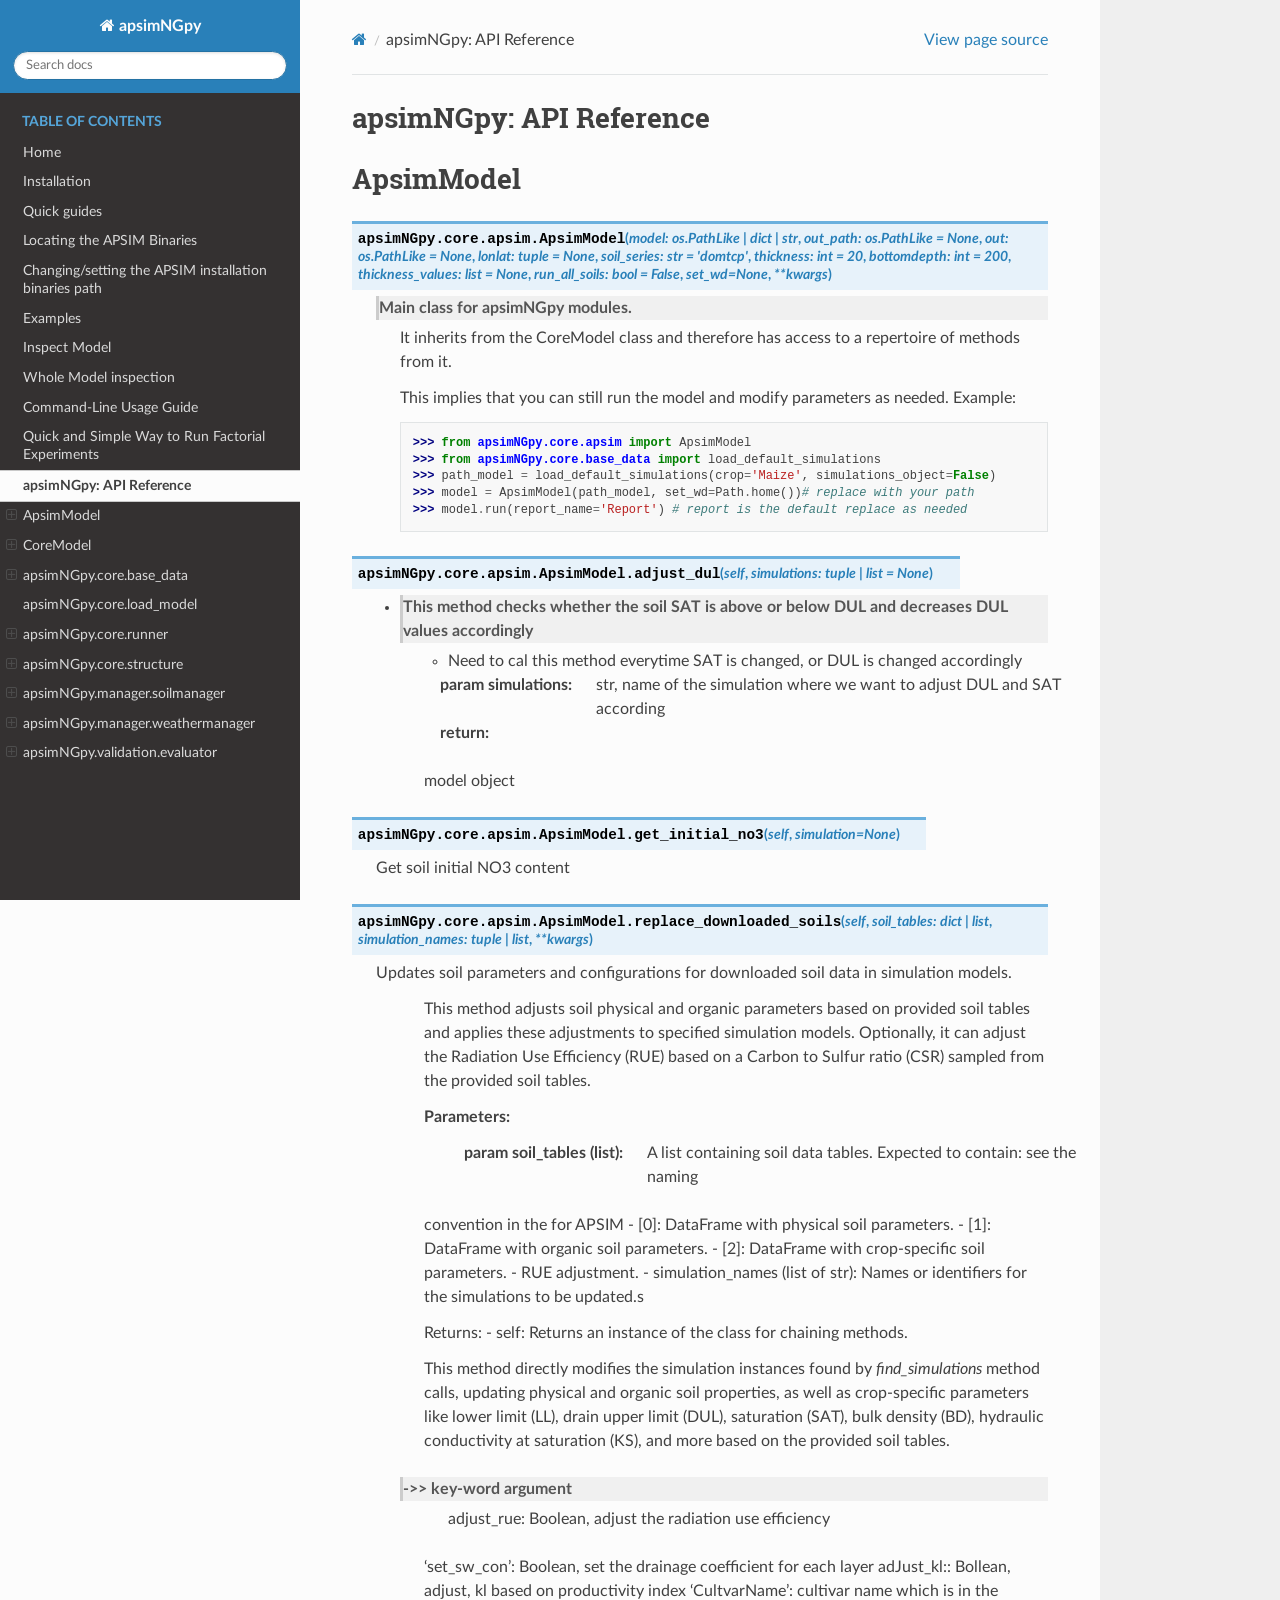
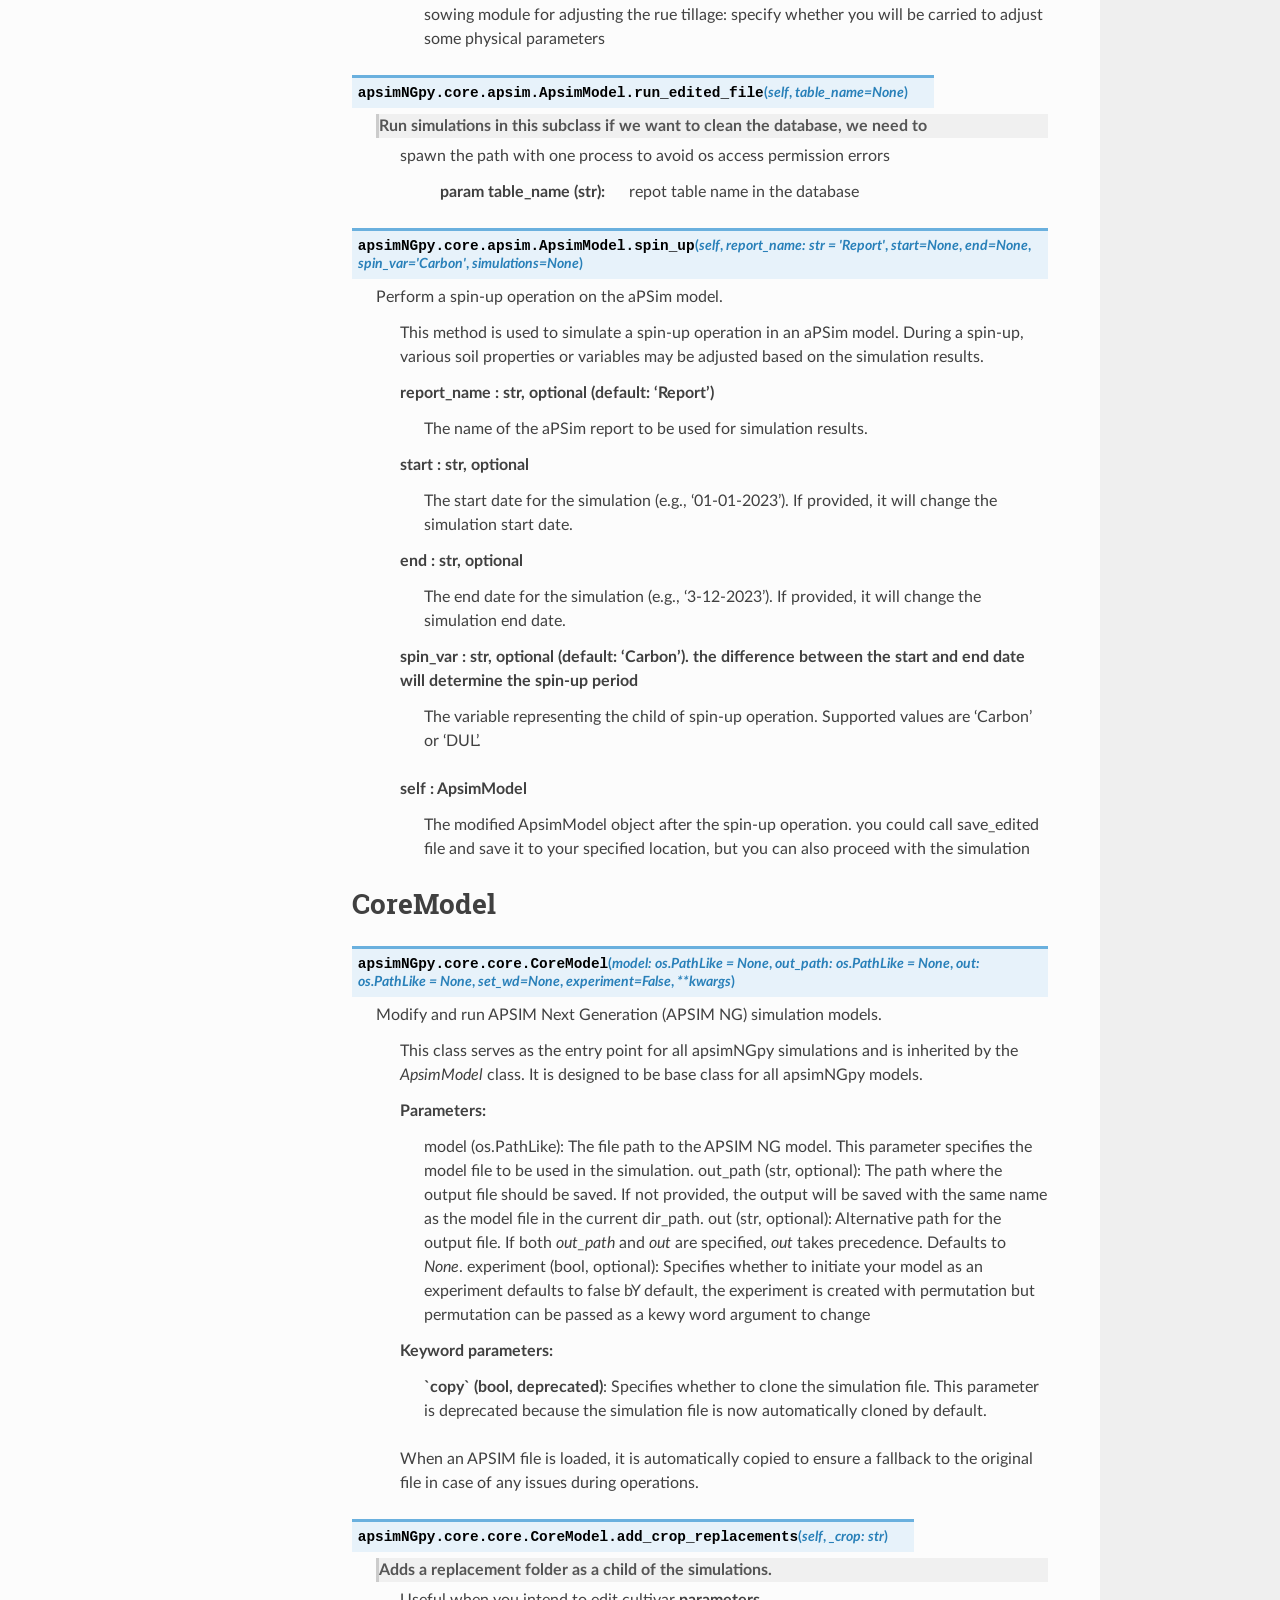
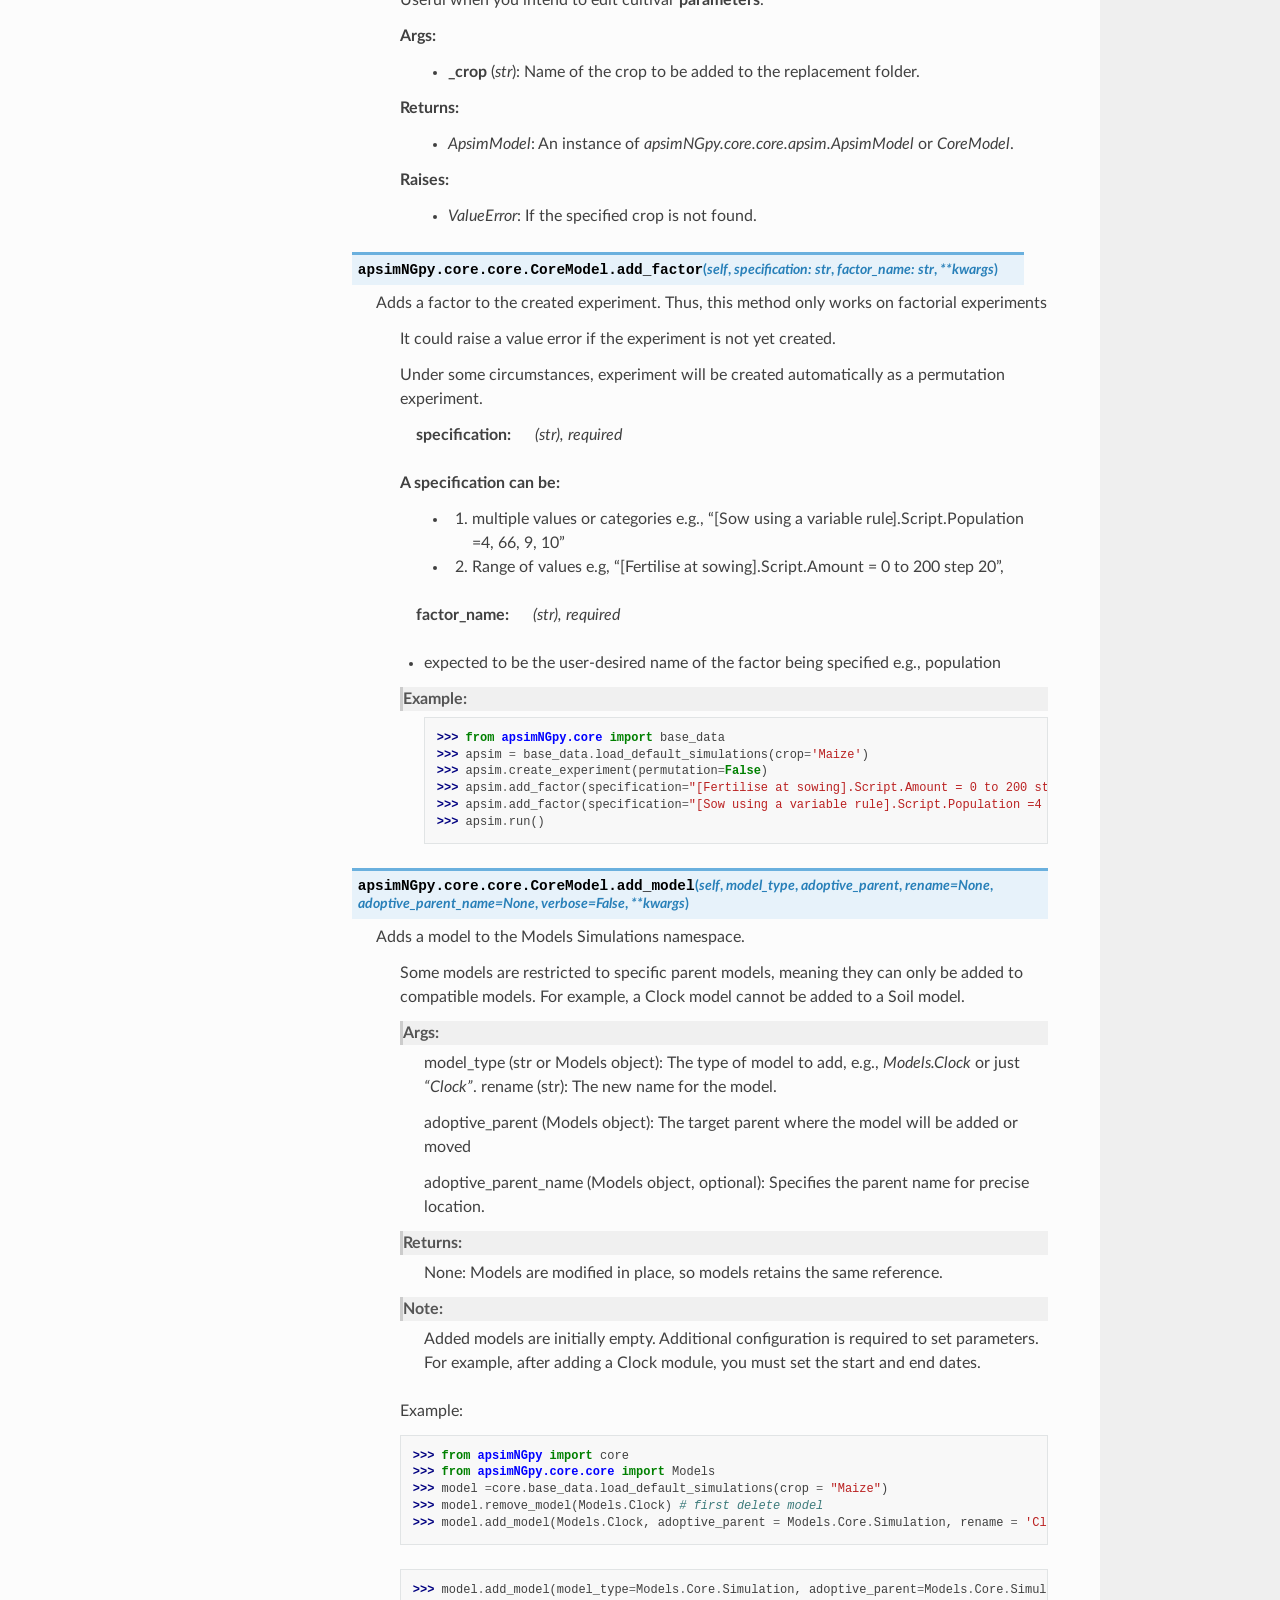
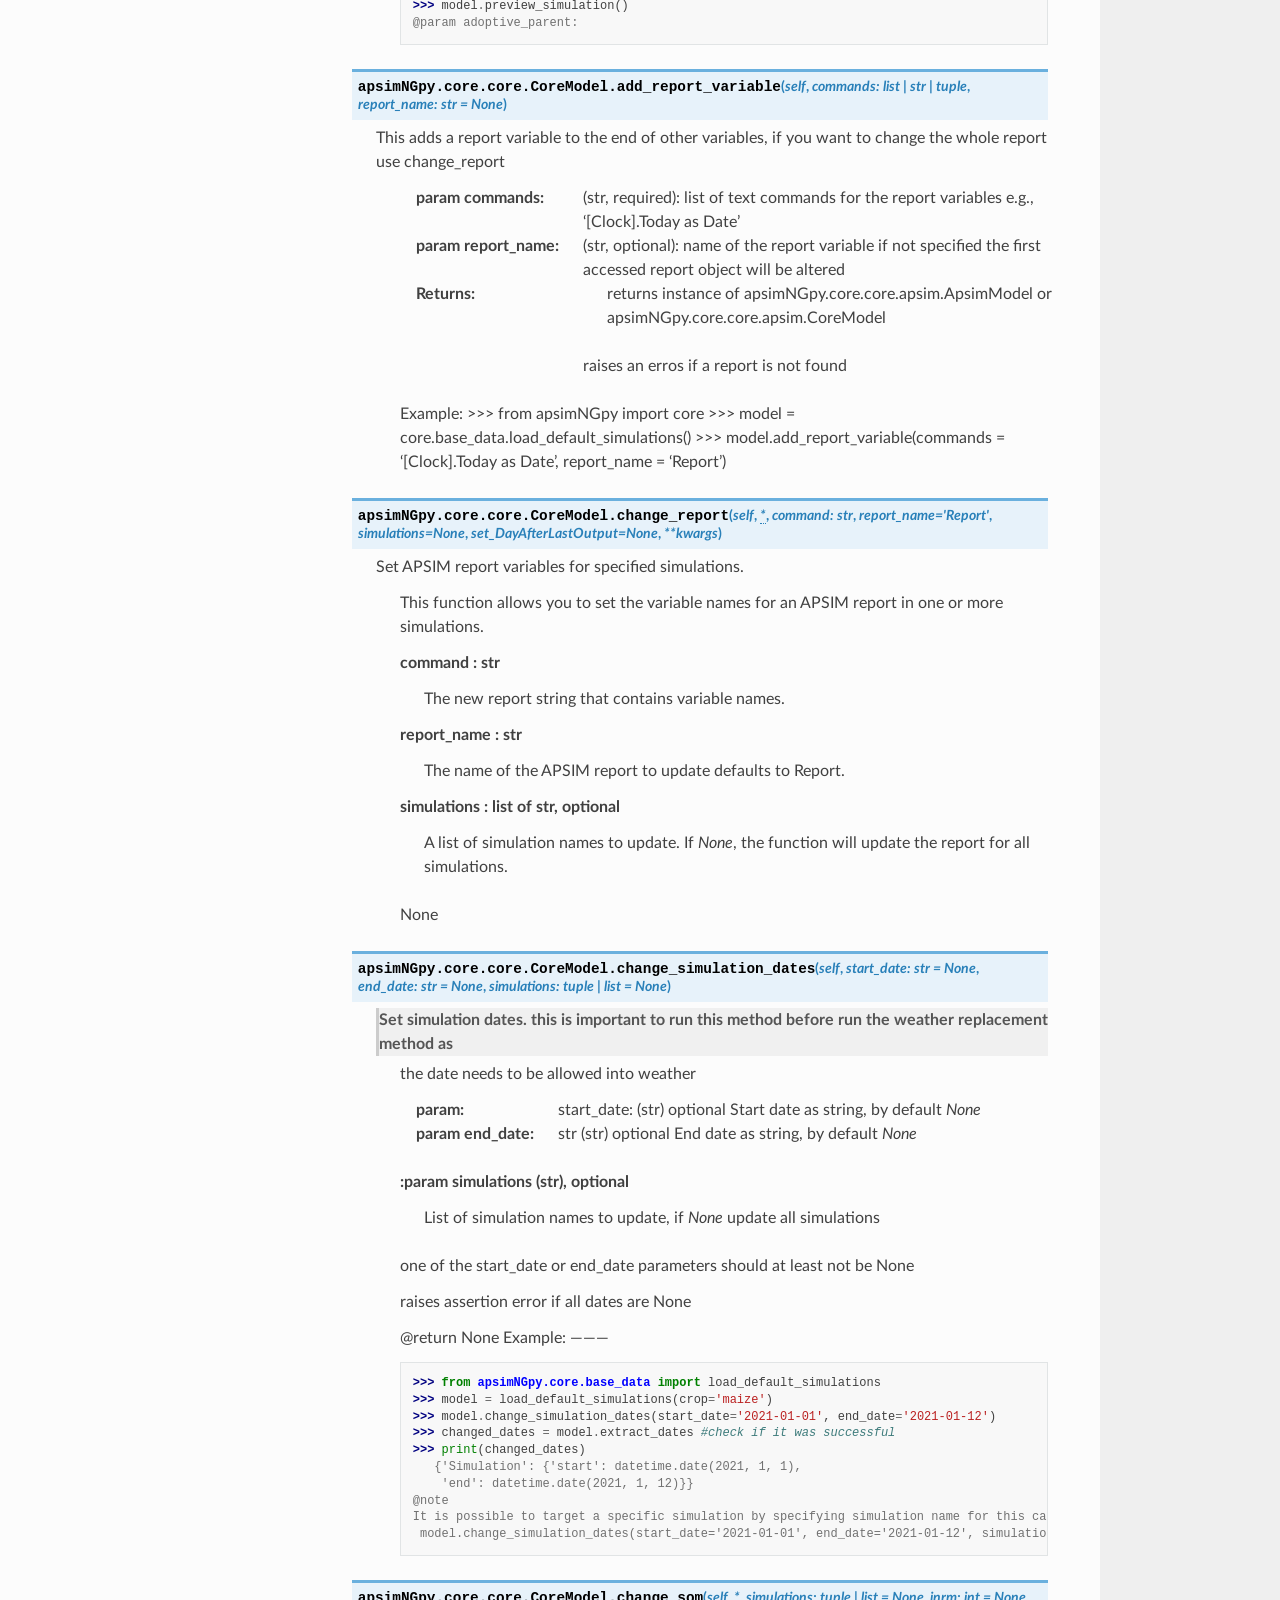
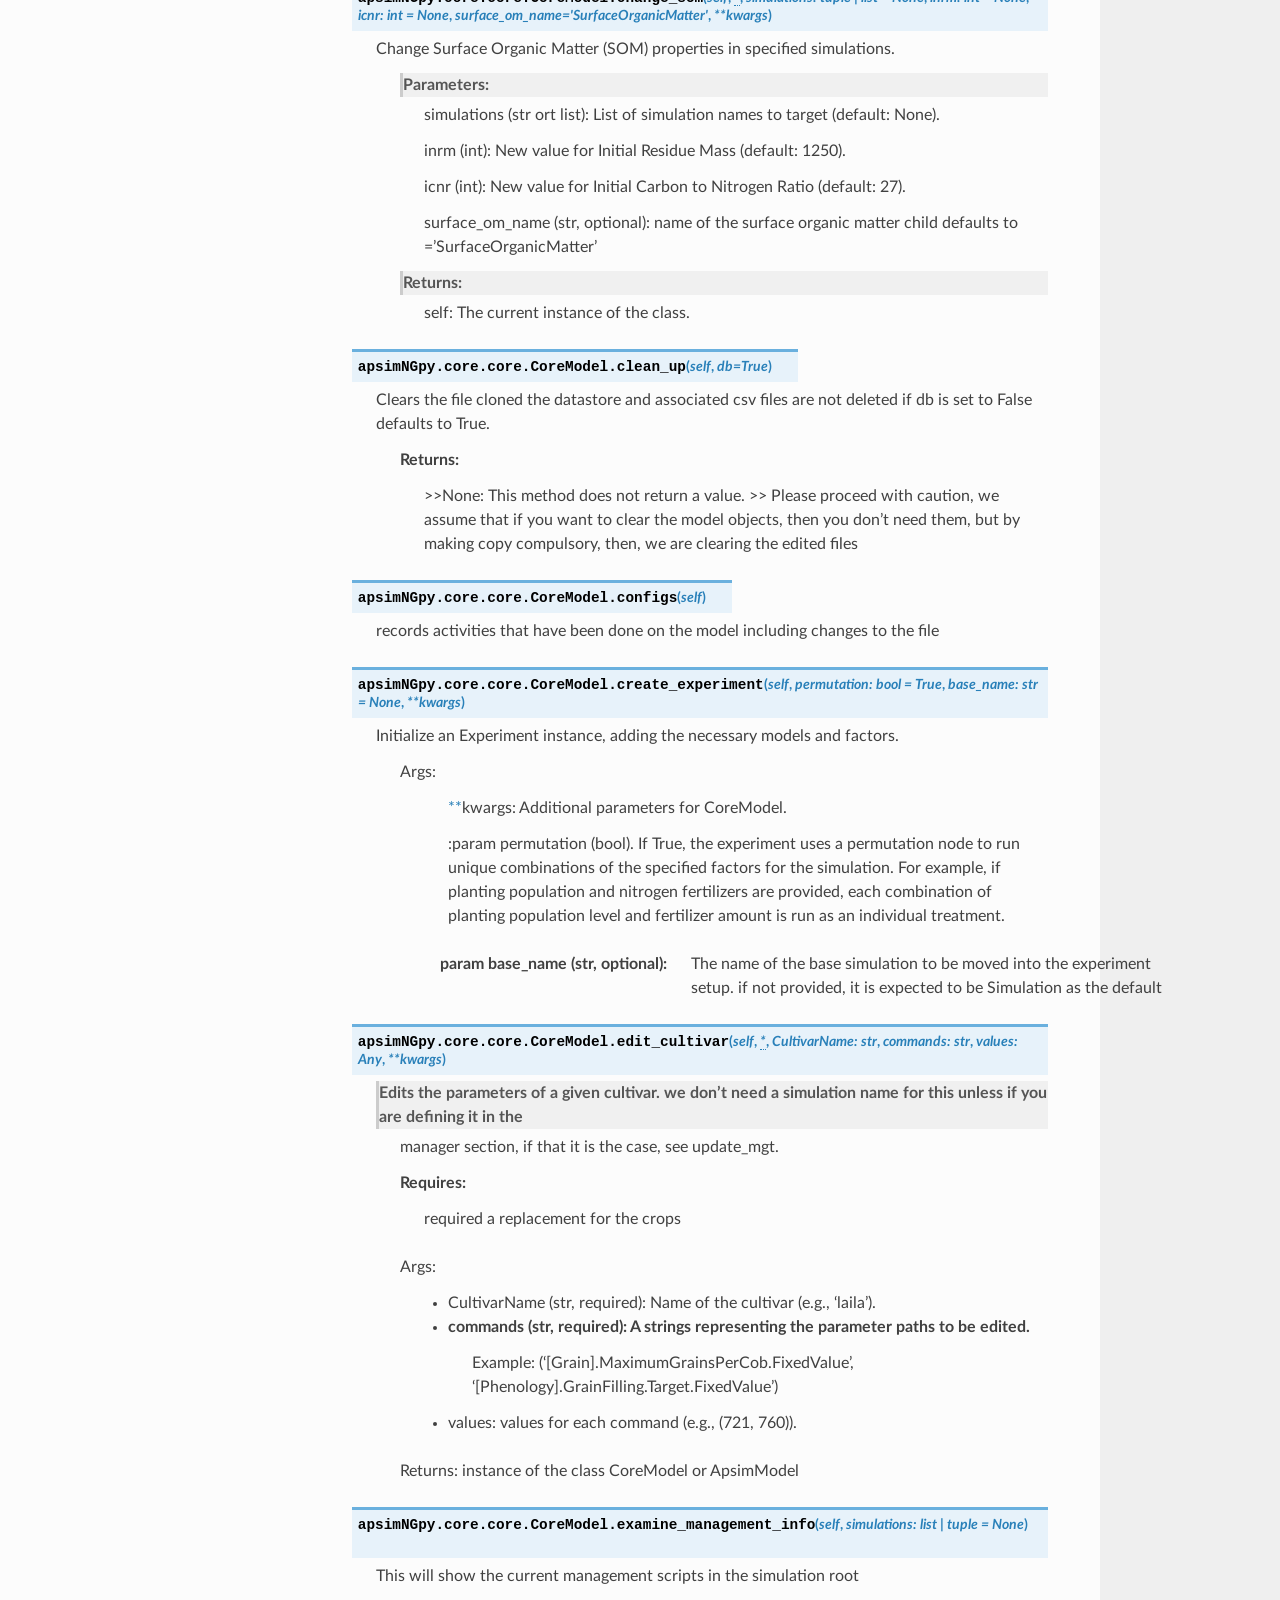
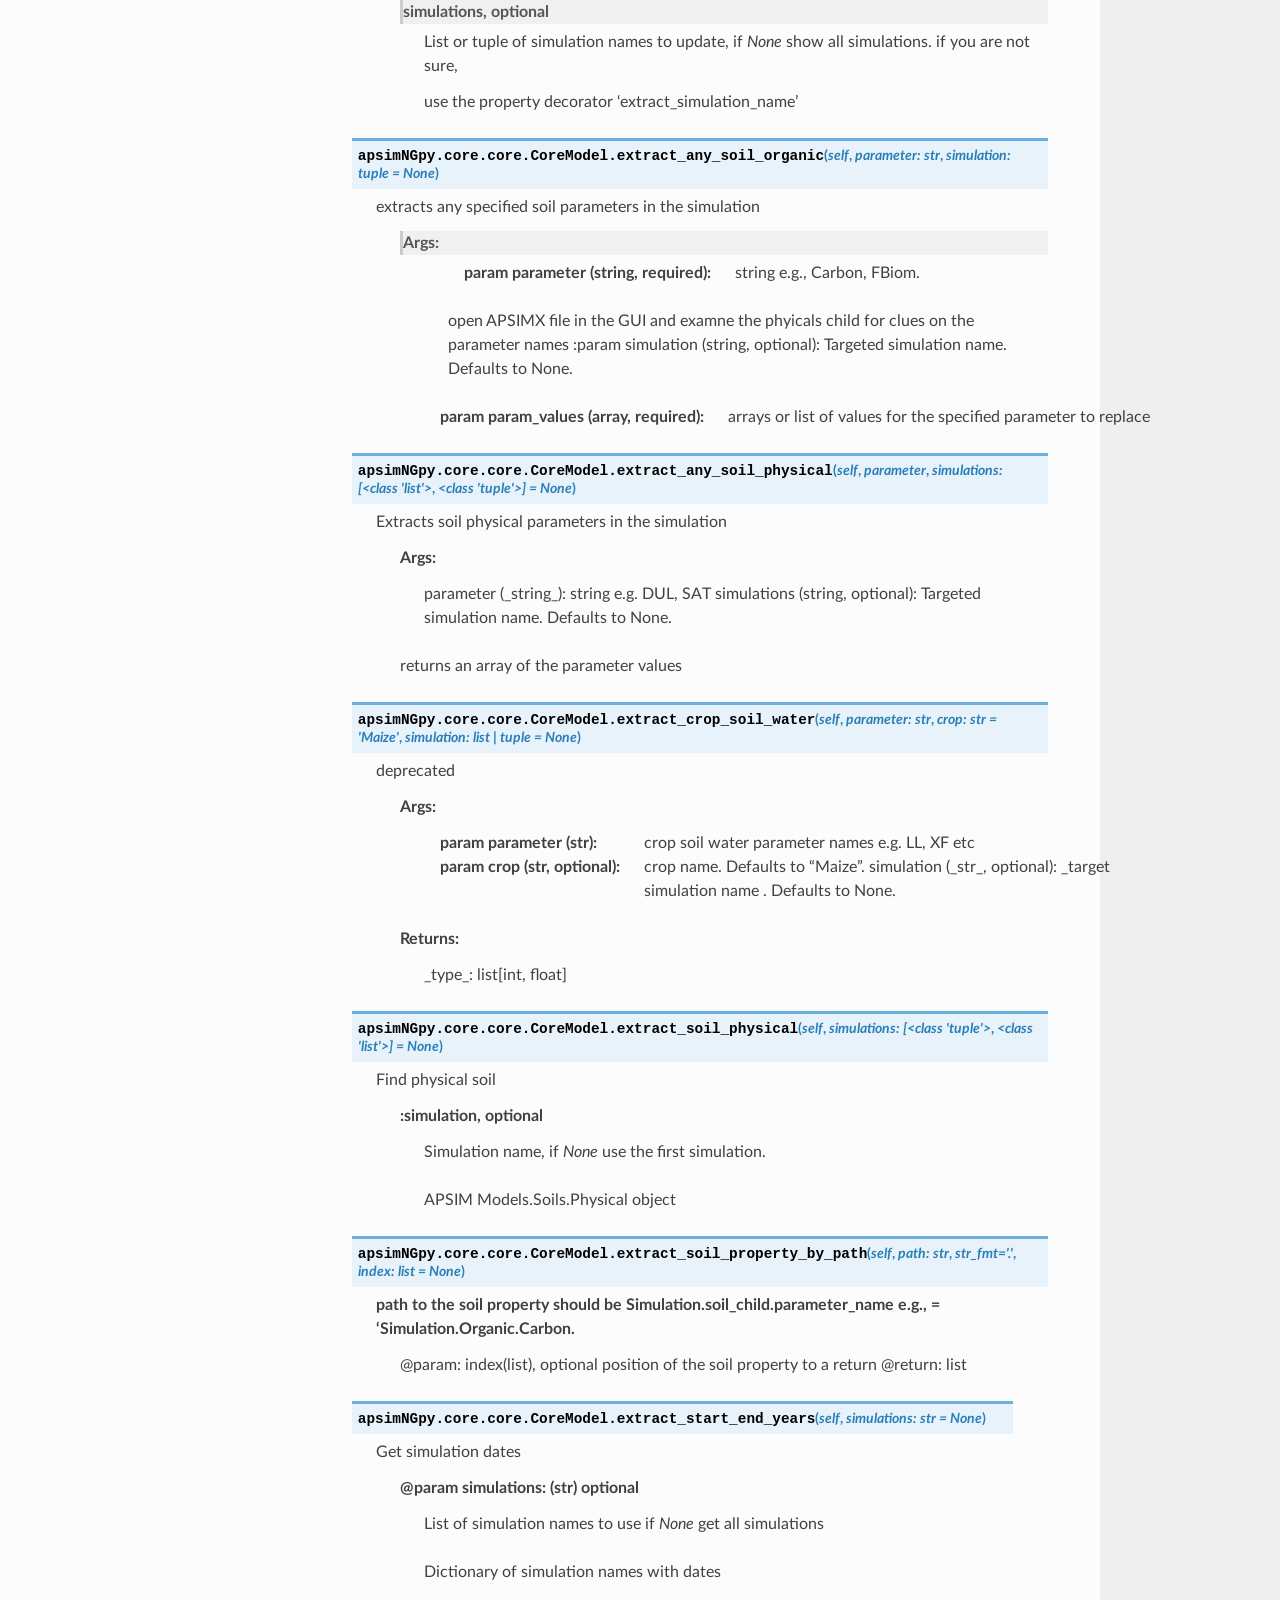
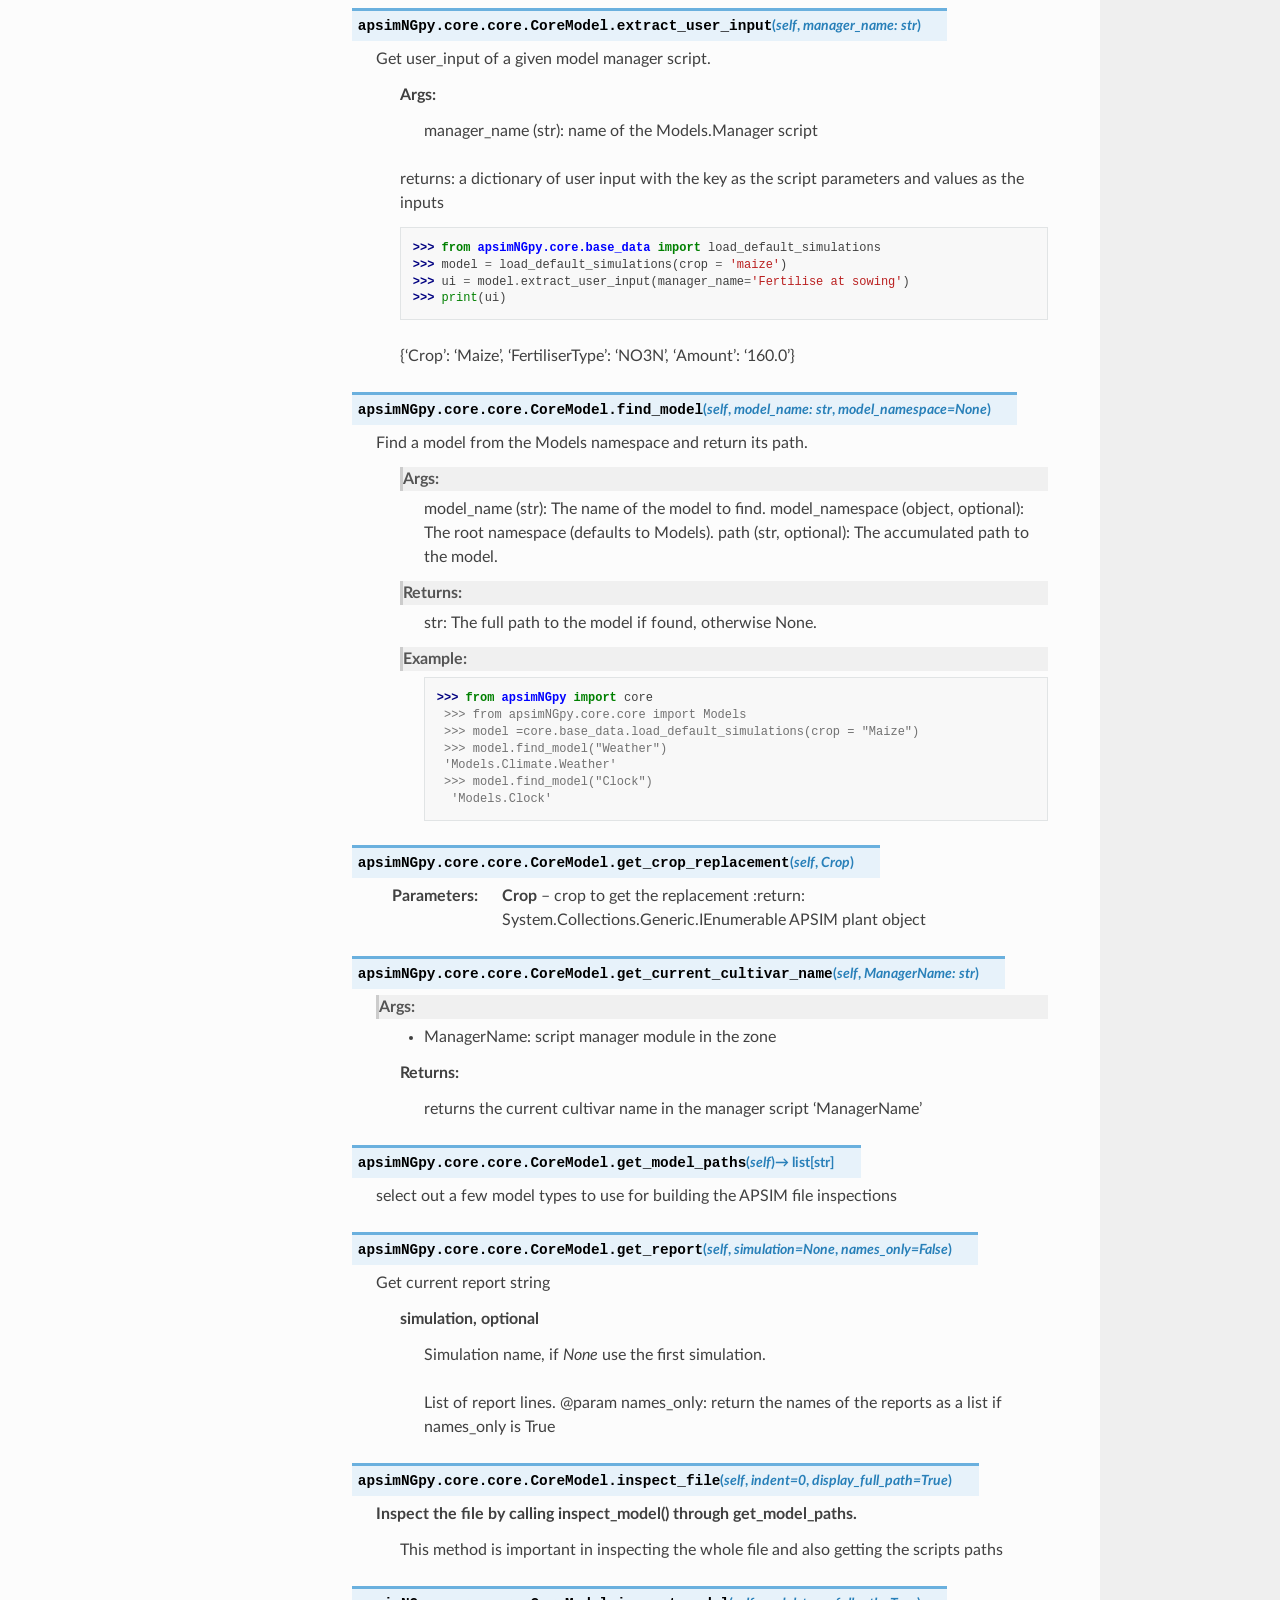
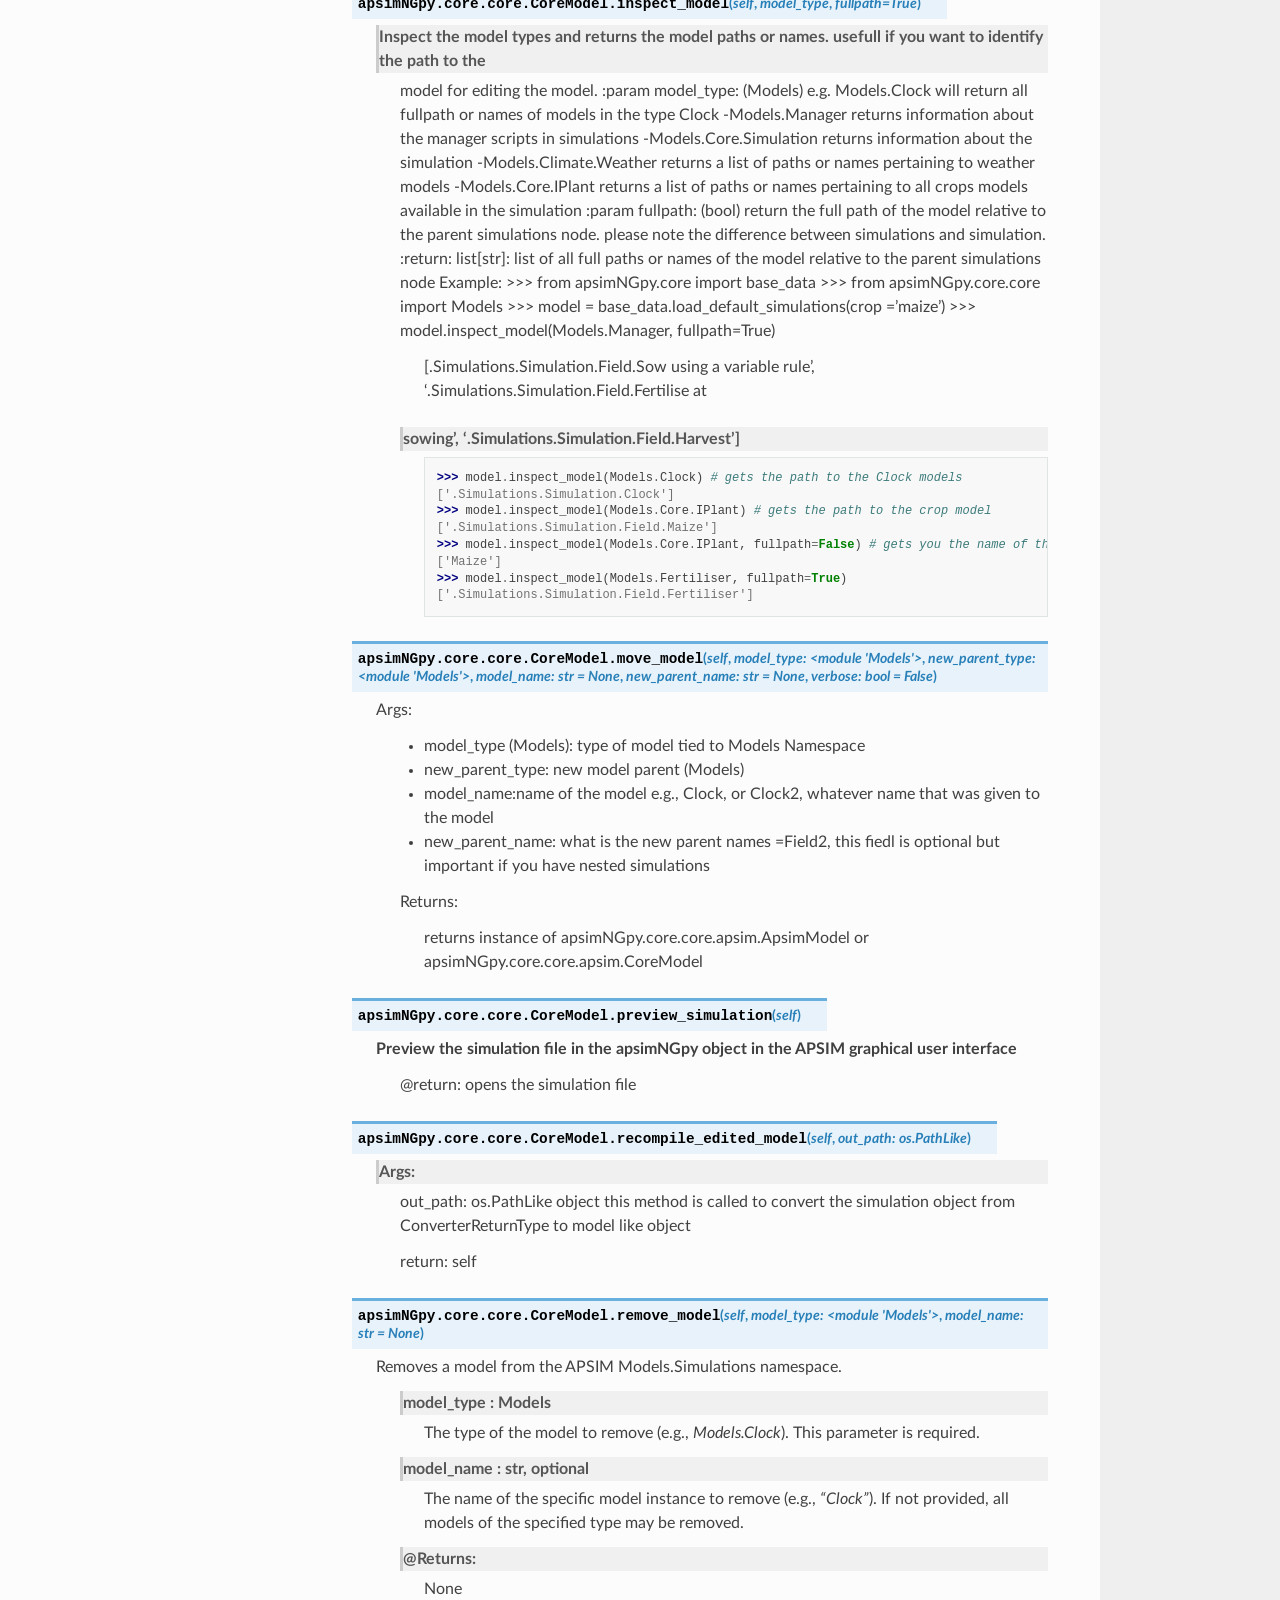
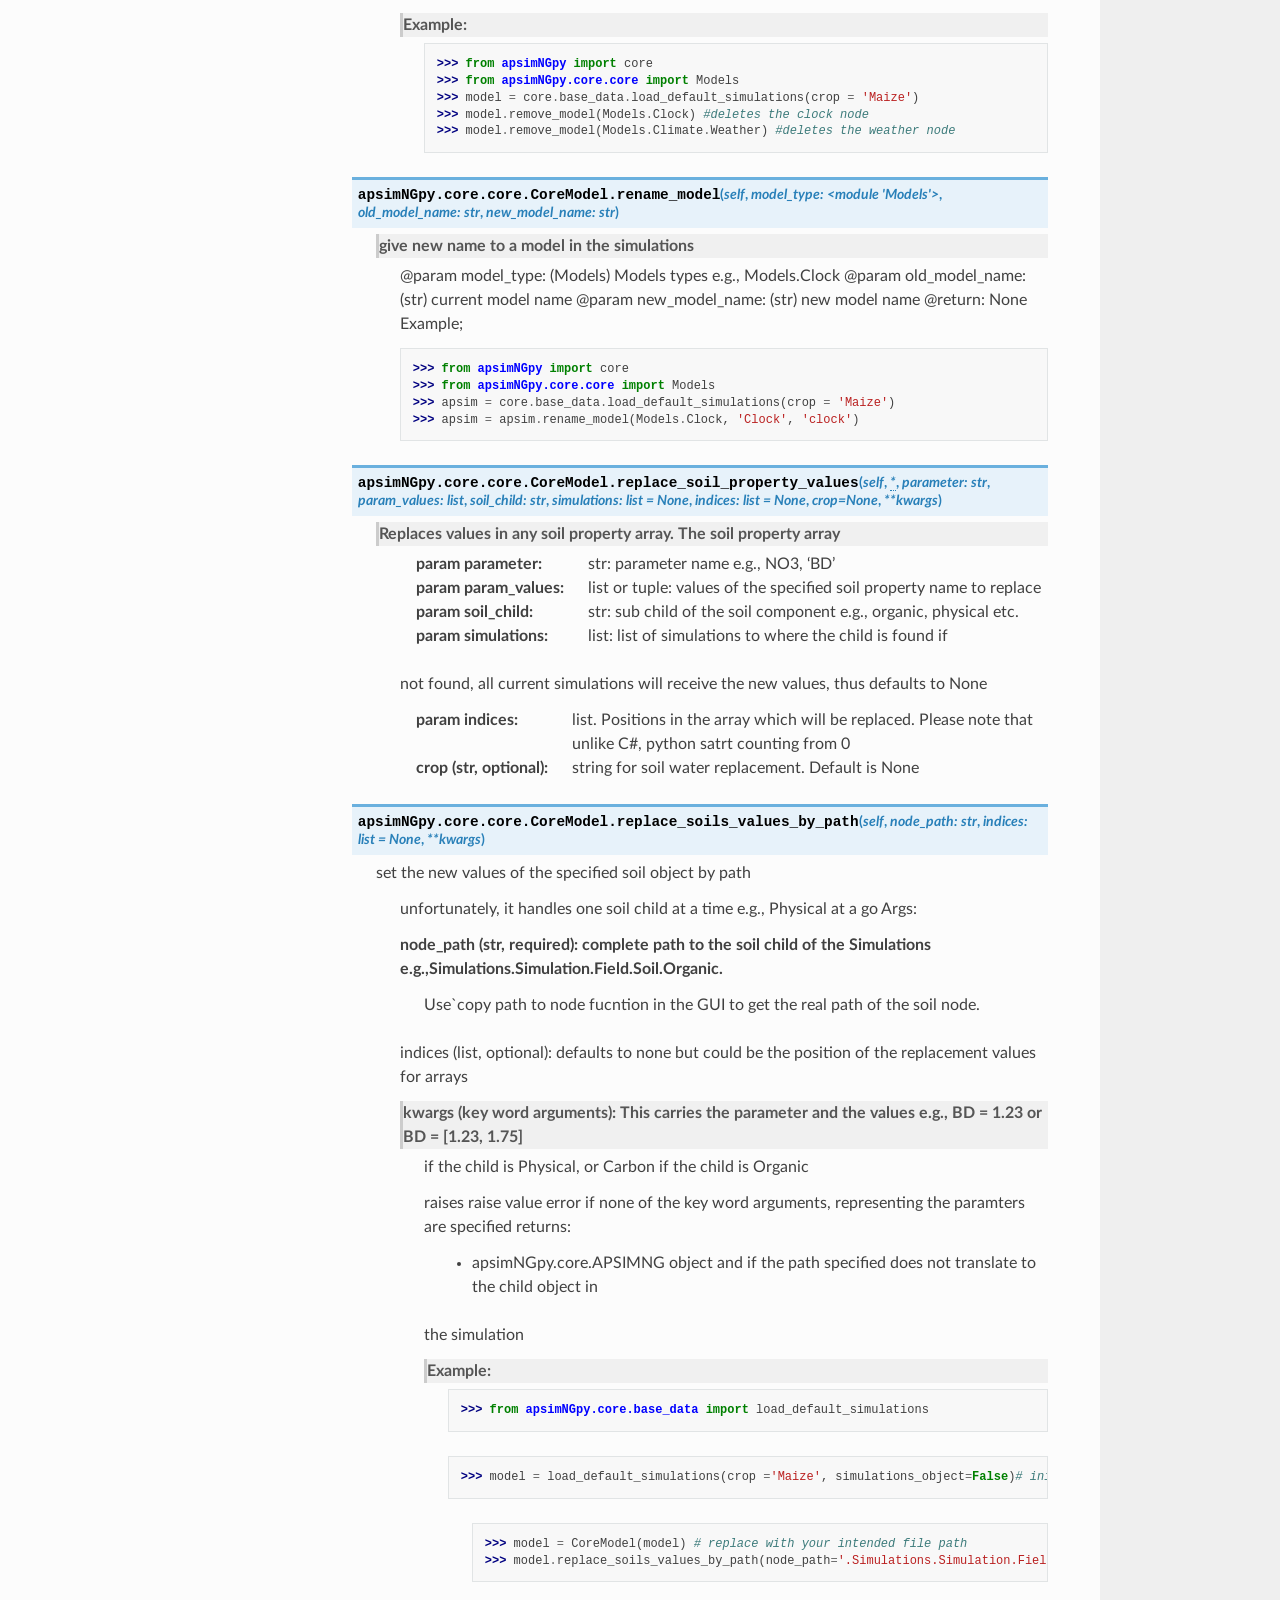
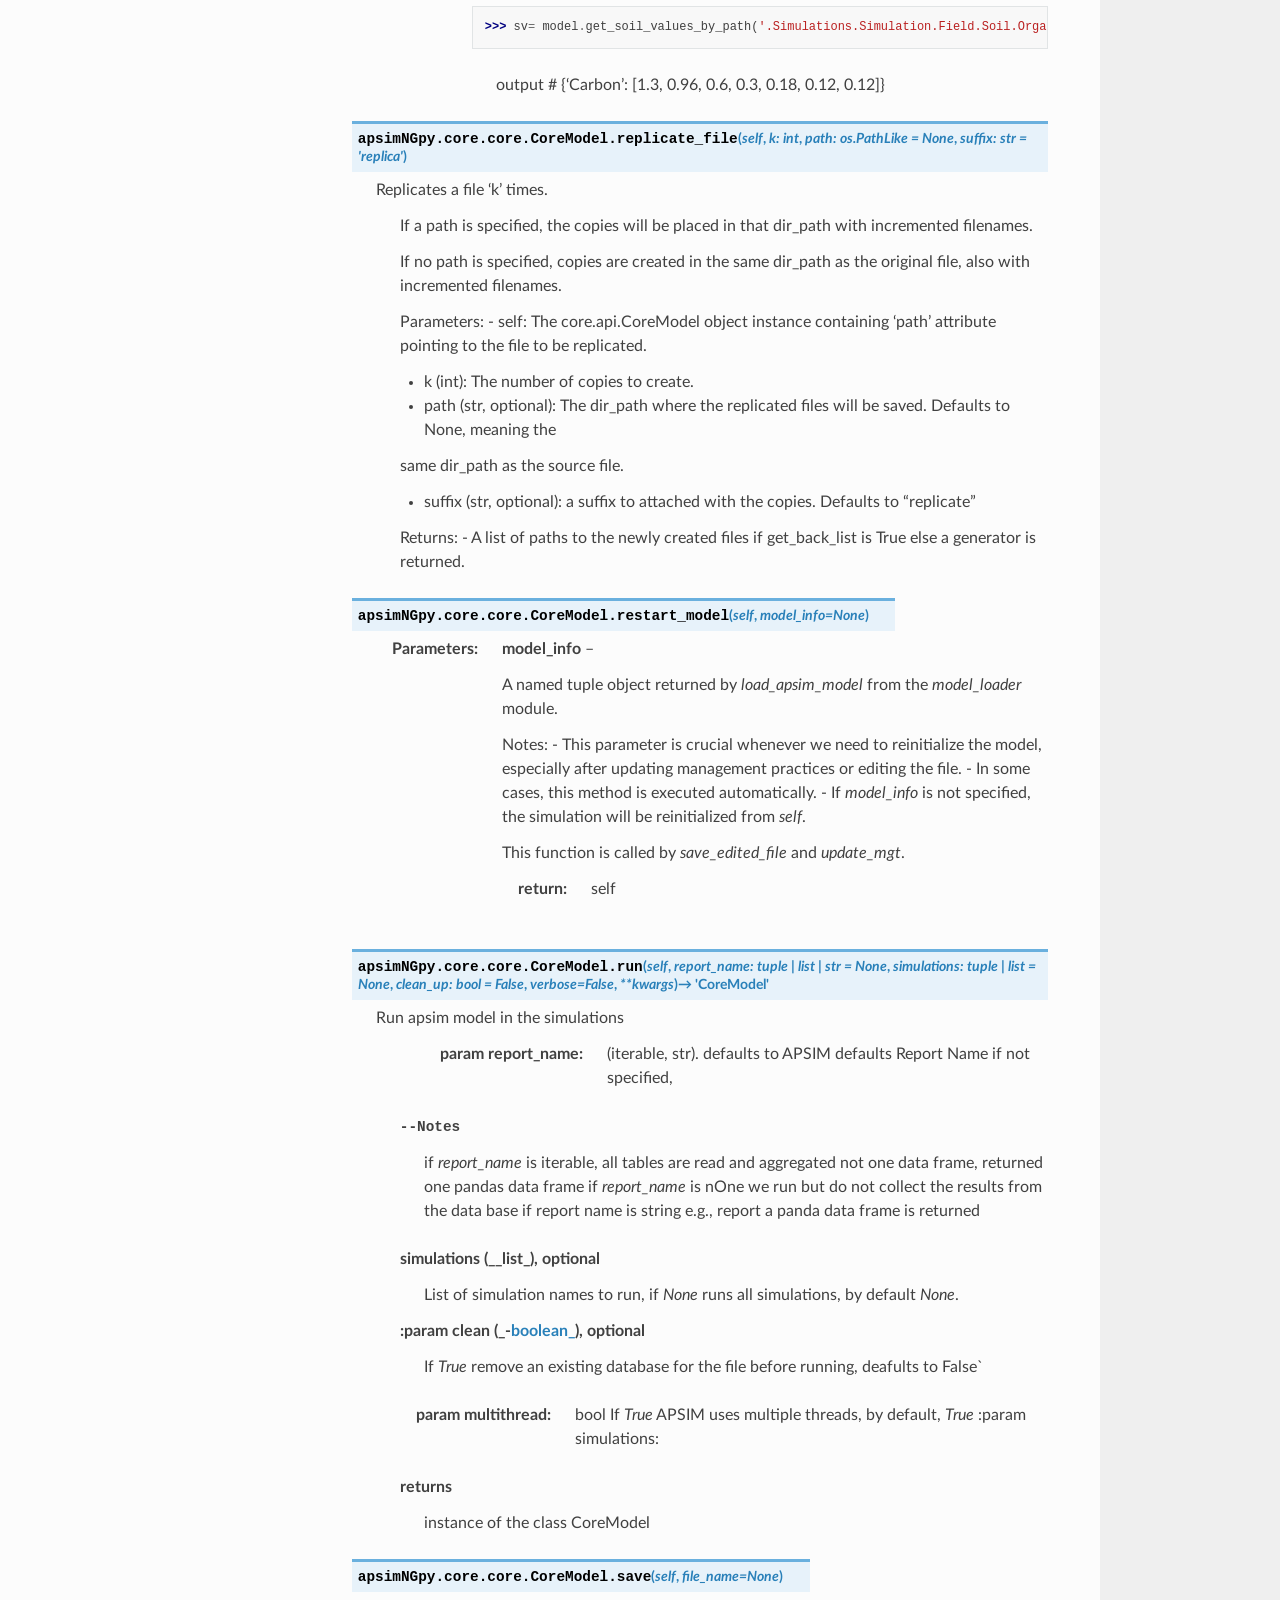
==== api.html @ 2b525f1e "deploy: 36fad904e9a6906d67b6fb547199c5f5cb743820" ====
<!DOCTYPE html>
<html class="writer-html5" lang="en" data-content_root="./">
<head>
  <meta charset="utf-8" /><meta name="viewport" content="width=device-width, initial-scale=1" />

  <meta name="viewport" content="width=device-width, initial-scale=1.0" />
  <title>apsimNGpy: API Reference &mdash; apsimNGpy 0.32 documentation</title>
      <link rel="stylesheet" type="text/css" href="_static/pygments.css?v=80d5e7a1" />
      <link rel="stylesheet" type="text/css" href="_static/css/theme.css?v=e59714d7" />

  
      <script src="_static/jquery.js?v=5d32c60e"></script>
      <script src="_static/_sphinx_javascript_frameworks_compat.js?v=2cd50e6c"></script>
      <script src="_static/documentation_options.js?v=f60b3db5"></script>
      <script src="_static/doctools.js?v=9bcbadda"></script>
      <script src="_static/sphinx_highlight.js?v=dc90522c"></script>
    <script src="_static/js/theme.js"></script>
    <link rel="index" title="Index" href="genindex.html" />
    <link rel="search" title="Search" href="search.html" />
    <link rel="prev" title="Quick and Simple Way to Run Factorial Experiments" href="factorial_experiments.html" /> 
</head>

<body class="wy-body-for-nav"> 
  <div class="wy-grid-for-nav">
    <nav data-toggle="wy-nav-shift" class="wy-nav-side">
      <div class="wy-side-scroll">
        <div class="wy-side-nav-search" >

          
          
          <a href="index.html" class="icon icon-home">
            apsimNGpy
          </a>
<div role="search">
  <form id="rtd-search-form" class="wy-form" action="search.html" method="get">
    <input type="text" name="q" placeholder="Search docs" aria-label="Search docs" />
    <input type="hidden" name="check_keywords" value="yes" />
    <input type="hidden" name="area" value="default" />
  </form>
</div>
        </div><div class="wy-menu wy-menu-vertical" data-spy="affix" role="navigation" aria-label="Navigation menu">
              <p class="caption" role="heading"><span class="caption-text">Table of Contents</span></p>
<ul class="current">
<li class="toctree-l1"><a class="reference internal" href="index.html">Home</a></li>
<li class="toctree-l1"><a class="reference internal" href="getting%20started.html">Installation</a></li>
<li class="toctree-l1"><a class="reference internal" href="getting%20started.html#quick-guides">Quick guides</a></li>
<li class="toctree-l1"><a class="reference internal" href="getting%20started.html#locating-the-apsim-binaries">Locating the APSIM Binaries</a></li>
<li class="toctree-l1"><a class="reference internal" href="getting%20started.html#changing-setting-the-apsim-installation-binaries-path">Changing/setting the APSIM installation binaries path</a></li>
<li class="toctree-l1"><a class="reference internal" href="Usage.html">Examples</a></li>
<li class="toctree-l1"><a class="reference internal" href="model%20inspection.html">Inspect Model</a></li>
<li class="toctree-l1"><a class="reference internal" href="model%20inspection.html#whole-model-inspection">Whole Model inspection</a></li>
<li class="toctree-l1"><a class="reference internal" href="cli.html">Command-Line Usage Guide</a></li>
<li class="toctree-l1"><a class="reference internal" href="factorial_experiments.html">Quick and Simple Way to Run Factorial Experiments</a></li>
<li class="toctree-l1 current"><a class="current reference internal" href="#">apsimNGpy: API Reference</a></li>
<li class="toctree-l1"><a class="reference internal" href="#apsimmodel">ApsimModel</a><ul>
<li class="toctree-l2"><a class="reference internal" href="#apsimNGpy.core.apsim.ApsimModel"><code class="docutils literal notranslate"><span class="pre">apsimNGpy.core.apsim.ApsimModel()</span></code></a></li>
<li class="toctree-l2"><a class="reference internal" href="#apsimNGpy.core.apsim.ApsimModel.adjust_dul"><code class="docutils literal notranslate"><span class="pre">apsimNGpy.core.apsim.ApsimModel.adjust_dul()</span></code></a></li>
<li class="toctree-l2"><a class="reference internal" href="#apsimNGpy.core.apsim.ApsimModel.get_initial_no3"><code class="docutils literal notranslate"><span class="pre">apsimNGpy.core.apsim.ApsimModel.get_initial_no3()</span></code></a></li>
<li class="toctree-l2"><a class="reference internal" href="#apsimNGpy.core.apsim.ApsimModel.replace_downloaded_soils"><code class="docutils literal notranslate"><span class="pre">apsimNGpy.core.apsim.ApsimModel.replace_downloaded_soils()</span></code></a></li>
<li class="toctree-l2"><a class="reference internal" href="#apsimNGpy.core.apsim.ApsimModel.run_edited_file"><code class="docutils literal notranslate"><span class="pre">apsimNGpy.core.apsim.ApsimModel.run_edited_file()</span></code></a></li>
<li class="toctree-l2"><a class="reference internal" href="#apsimNGpy.core.apsim.ApsimModel.spin_up"><code class="docutils literal notranslate"><span class="pre">apsimNGpy.core.apsim.ApsimModel.spin_up()</span></code></a></li>
</ul>
</li>
<li class="toctree-l1"><a class="reference internal" href="#coremodel">CoreModel</a><ul>
<li class="toctree-l2"><a class="reference internal" href="#apsimNGpy.core.core.CoreModel"><code class="docutils literal notranslate"><span class="pre">apsimNGpy.core.core.CoreModel()</span></code></a></li>
<li class="toctree-l2"><a class="reference internal" href="#apsimNGpy.core.core.CoreModel.add_crop_replacements"><code class="docutils literal notranslate"><span class="pre">apsimNGpy.core.core.CoreModel.add_crop_replacements()</span></code></a></li>
<li class="toctree-l2"><a class="reference internal" href="#apsimNGpy.core.core.CoreModel.add_factor"><code class="docutils literal notranslate"><span class="pre">apsimNGpy.core.core.CoreModel.add_factor()</span></code></a></li>
<li class="toctree-l2"><a class="reference internal" href="#apsimNGpy.core.core.CoreModel.add_model"><code class="docutils literal notranslate"><span class="pre">apsimNGpy.core.core.CoreModel.add_model()</span></code></a></li>
<li class="toctree-l2"><a class="reference internal" href="#apsimNGpy.core.core.CoreModel.add_report_variable"><code class="docutils literal notranslate"><span class="pre">apsimNGpy.core.core.CoreModel.add_report_variable()</span></code></a></li>
<li class="toctree-l2"><a class="reference internal" href="#apsimNGpy.core.core.CoreModel.change_report"><code class="docutils literal notranslate"><span class="pre">apsimNGpy.core.core.CoreModel.change_report()</span></code></a></li>
<li class="toctree-l2"><a class="reference internal" href="#apsimNGpy.core.core.CoreModel.change_simulation_dates"><code class="docutils literal notranslate"><span class="pre">apsimNGpy.core.core.CoreModel.change_simulation_dates()</span></code></a></li>
<li class="toctree-l2"><a class="reference internal" href="#apsimNGpy.core.core.CoreModel.change_som"><code class="docutils literal notranslate"><span class="pre">apsimNGpy.core.core.CoreModel.change_som()</span></code></a></li>
<li class="toctree-l2"><a class="reference internal" href="#apsimNGpy.core.core.CoreModel.clean_up"><code class="docutils literal notranslate"><span class="pre">apsimNGpy.core.core.CoreModel.clean_up()</span></code></a></li>
<li class="toctree-l2"><a class="reference internal" href="#apsimNGpy.core.core.CoreModel.configs"><code class="docutils literal notranslate"><span class="pre">apsimNGpy.core.core.CoreModel.configs()</span></code></a></li>
<li class="toctree-l2"><a class="reference internal" href="#apsimNGpy.core.core.CoreModel.create_experiment"><code class="docutils literal notranslate"><span class="pre">apsimNGpy.core.core.CoreModel.create_experiment()</span></code></a></li>
<li class="toctree-l2"><a class="reference internal" href="#apsimNGpy.core.core.CoreModel.edit_cultivar"><code class="docutils literal notranslate"><span class="pre">apsimNGpy.core.core.CoreModel.edit_cultivar()</span></code></a></li>
<li class="toctree-l2"><a class="reference internal" href="#apsimNGpy.core.core.CoreModel.examine_management_info"><code class="docutils literal notranslate"><span class="pre">apsimNGpy.core.core.CoreModel.examine_management_info()</span></code></a></li>
<li class="toctree-l2"><a class="reference internal" href="#apsimNGpy.core.core.CoreModel.extract_any_soil_organic"><code class="docutils literal notranslate"><span class="pre">apsimNGpy.core.core.CoreModel.extract_any_soil_organic()</span></code></a></li>
<li class="toctree-l2"><a class="reference internal" href="#apsimNGpy.core.core.CoreModel.extract_any_soil_physical"><code class="docutils literal notranslate"><span class="pre">apsimNGpy.core.core.CoreModel.extract_any_soil_physical()</span></code></a></li>
<li class="toctree-l2"><a class="reference internal" href="#apsimNGpy.core.core.CoreModel.extract_crop_soil_water"><code class="docutils literal notranslate"><span class="pre">apsimNGpy.core.core.CoreModel.extract_crop_soil_water()</span></code></a></li>
<li class="toctree-l2"><a class="reference internal" href="#apsimNGpy.core.core.CoreModel.extract_soil_physical"><code class="docutils literal notranslate"><span class="pre">apsimNGpy.core.core.CoreModel.extract_soil_physical()</span></code></a></li>
<li class="toctree-l2"><a class="reference internal" href="#apsimNGpy.core.core.CoreModel.extract_soil_property_by_path"><code class="docutils literal notranslate"><span class="pre">apsimNGpy.core.core.CoreModel.extract_soil_property_by_path()</span></code></a></li>
<li class="toctree-l2"><a class="reference internal" href="#apsimNGpy.core.core.CoreModel.extract_start_end_years"><code class="docutils literal notranslate"><span class="pre">apsimNGpy.core.core.CoreModel.extract_start_end_years()</span></code></a></li>
<li class="toctree-l2"><a class="reference internal" href="#apsimNGpy.core.core.CoreModel.extract_user_input"><code class="docutils literal notranslate"><span class="pre">apsimNGpy.core.core.CoreModel.extract_user_input()</span></code></a></li>
<li class="toctree-l2"><a class="reference internal" href="#apsimNGpy.core.core.CoreModel.find_model"><code class="docutils literal notranslate"><span class="pre">apsimNGpy.core.core.CoreModel.find_model()</span></code></a></li>
<li class="toctree-l2"><a class="reference internal" href="#apsimNGpy.core.core.CoreModel.get_crop_replacement"><code class="docutils literal notranslate"><span class="pre">apsimNGpy.core.core.CoreModel.get_crop_replacement()</span></code></a></li>
<li class="toctree-l2"><a class="reference internal" href="#apsimNGpy.core.core.CoreModel.get_current_cultivar_name"><code class="docutils literal notranslate"><span class="pre">apsimNGpy.core.core.CoreModel.get_current_cultivar_name()</span></code></a></li>
<li class="toctree-l2"><a class="reference internal" href="#apsimNGpy.core.core.CoreModel.get_model_paths"><code class="docutils literal notranslate"><span class="pre">apsimNGpy.core.core.CoreModel.get_model_paths()</span></code></a></li>
<li class="toctree-l2"><a class="reference internal" href="#apsimNGpy.core.core.CoreModel.get_report"><code class="docutils literal notranslate"><span class="pre">apsimNGpy.core.core.CoreModel.get_report()</span></code></a></li>
<li class="toctree-l2"><a class="reference internal" href="#apsimNGpy.core.core.CoreModel.inspect_file"><code class="docutils literal notranslate"><span class="pre">apsimNGpy.core.core.CoreModel.inspect_file()</span></code></a></li>
<li class="toctree-l2"><a class="reference internal" href="#apsimNGpy.core.core.CoreModel.inspect_model"><code class="docutils literal notranslate"><span class="pre">apsimNGpy.core.core.CoreModel.inspect_model()</span></code></a></li>
<li class="toctree-l2"><a class="reference internal" href="#apsimNGpy.core.core.CoreModel.move_model"><code class="docutils literal notranslate"><span class="pre">apsimNGpy.core.core.CoreModel.move_model()</span></code></a></li>
<li class="toctree-l2"><a class="reference internal" href="#apsimNGpy.core.core.CoreModel.preview_simulation"><code class="docutils literal notranslate"><span class="pre">apsimNGpy.core.core.CoreModel.preview_simulation()</span></code></a></li>
<li class="toctree-l2"><a class="reference internal" href="#apsimNGpy.core.core.CoreModel.recompile_edited_model"><code class="docutils literal notranslate"><span class="pre">apsimNGpy.core.core.CoreModel.recompile_edited_model()</span></code></a></li>
<li class="toctree-l2"><a class="reference internal" href="#apsimNGpy.core.core.CoreModel.remove_model"><code class="docutils literal notranslate"><span class="pre">apsimNGpy.core.core.CoreModel.remove_model()</span></code></a></li>
<li class="toctree-l2"><a class="reference internal" href="#apsimNGpy.core.core.CoreModel.rename_model"><code class="docutils literal notranslate"><span class="pre">apsimNGpy.core.core.CoreModel.rename_model()</span></code></a></li>
<li class="toctree-l2"><a class="reference internal" href="#apsimNGpy.core.core.CoreModel.replace_soil_property_values"><code class="docutils literal notranslate"><span class="pre">apsimNGpy.core.core.CoreModel.replace_soil_property_values()</span></code></a></li>
<li class="toctree-l2"><a class="reference internal" href="#apsimNGpy.core.core.CoreModel.replace_soils_values_by_path"><code class="docutils literal notranslate"><span class="pre">apsimNGpy.core.core.CoreModel.replace_soils_values_by_path()</span></code></a></li>
<li class="toctree-l2"><a class="reference internal" href="#apsimNGpy.core.core.CoreModel.replicate_file"><code class="docutils literal notranslate"><span class="pre">apsimNGpy.core.core.CoreModel.replicate_file()</span></code></a></li>
<li class="toctree-l2"><a class="reference internal" href="#apsimNGpy.core.core.CoreModel.restart_model"><code class="docutils literal notranslate"><span class="pre">apsimNGpy.core.core.CoreModel.restart_model()</span></code></a></li>
<li class="toctree-l2"><a class="reference internal" href="#apsimNGpy.core.core.CoreModel.run"><code class="docutils literal notranslate"><span class="pre">apsimNGpy.core.core.CoreModel.run()</span></code></a></li>
<li class="toctree-l2"><a class="reference internal" href="#apsimNGpy.core.core.CoreModel.save"><code class="docutils literal notranslate"><span class="pre">apsimNGpy.core.core.CoreModel.save()</span></code></a></li>
<li class="toctree-l2"><a class="reference internal" href="#apsimNGpy.core.core.CoreModel.save_edited_file"><code class="docutils literal notranslate"><span class="pre">apsimNGpy.core.core.CoreModel.save_edited_file()</span></code></a></li>
<li class="toctree-l2"><a class="reference internal" href="#apsimNGpy.core.core.CoreModel.set_categorical_factor"><code class="docutils literal notranslate"><span class="pre">apsimNGpy.core.core.CoreModel.set_categorical_factor()</span></code></a></li>
<li class="toctree-l2"><a class="reference internal" href="#apsimNGpy.core.core.CoreModel.set_continuous_factor"><code class="docutils literal notranslate"><span class="pre">apsimNGpy.core.core.CoreModel.set_continuous_factor()</span></code></a></li>
<li class="toctree-l2"><a class="reference internal" href="#apsimNGpy.core.core.CoreModel.show_met_file_in_simulation"><code class="docutils literal notranslate"><span class="pre">apsimNGpy.core.core.CoreModel.show_met_file_in_simulation()</span></code></a></li>
<li class="toctree-l2"><a class="reference internal" href="#apsimNGpy.core.core.CoreModel.update_cultivar"><code class="docutils literal notranslate"><span class="pre">apsimNGpy.core.core.CoreModel.update_cultivar()</span></code></a></li>
<li class="toctree-l2"><a class="reference internal" href="#apsimNGpy.core.core.CoreModel.update_mgt"><code class="docutils literal notranslate"><span class="pre">apsimNGpy.core.core.CoreModel.update_mgt()</span></code></a></li>
<li class="toctree-l2"><a class="reference internal" href="#apsimNGpy.core.core.CoreModel.update_mgt_by_path"><code class="docutils literal notranslate"><span class="pre">apsimNGpy.core.core.CoreModel.update_mgt_by_path()</span></code></a></li>
</ul>
</li>
<li class="toctree-l1"><a class="reference internal" href="#apsimngpy-core-base-data">apsimNGpy.core.base_data</a><ul>
<li class="toctree-l2"><a class="reference internal" href="#apsimNGpy.core.config.get_apsim_bin_path"><code class="docutils literal notranslate"><span class="pre">apsimNGpy.core.config.get_apsim_bin_path()</span></code></a></li>
<li class="toctree-l2"><a class="reference internal" href="#apsimNGpy.core.base_data.load_default_sensitivity_model"><code class="docutils literal notranslate"><span class="pre">apsimNGpy.core.base_data.load_default_sensitivity_model()</span></code></a></li>
<li class="toctree-l2"><a class="reference internal" href="#apsimNGpy.core.base_data.load_default_simulations"><code class="docutils literal notranslate"><span class="pre">apsimNGpy.core.base_data.load_default_simulations()</span></code></a></li>
<li class="toctree-l2"><a class="reference internal" href="#apsimNGpy.core.apsimSoilModel"><code class="docutils literal notranslate"><span class="pre">apsimNGpy.core.apsimSoilModel</span></code></a></li>
</ul>
</li>
<li class="toctree-l1"><a class="reference internal" href="#apsimngpy-core-load-model">apsimNGpy.core.load_model</a></li>
<li class="toctree-l1"><a class="reference internal" href="#apsimngpy-core-runner">apsimNGpy.core.runner</a><ul>
<li class="toctree-l2"><a class="reference internal" href="#apsimNGpy.core.runner.collect_csv_by_model_path"><code class="docutils literal notranslate"><span class="pre">apsimNGpy.core.runner.collect_csv_by_model_path()</span></code></a></li>
<li class="toctree-l2"><a class="reference internal" href="#apsimNGpy.core.runner.collect_csv_from_dir"><code class="docutils literal notranslate"><span class="pre">apsimNGpy.core.runner.collect_csv_from_dir()</span></code></a></li>
<li class="toctree-l2"><a class="reference internal" href="#id0"><code class="docutils literal notranslate"><span class="pre">apsimNGpy.core.config.get_apsim_bin_path()</span></code></a></li>
<li class="toctree-l2"><a class="reference internal" href="#apsimNGpy.core.runner.get_apsim_version"><code class="docutils literal notranslate"><span class="pre">apsimNGpy.core.runner.get_apsim_version()</span></code></a></li>
<li class="toctree-l2"><a class="reference internal" href="#apsimNGpy.core.runner.run_from_dir"><code class="docutils literal notranslate"><span class="pre">apsimNGpy.core.runner.run_from_dir()</span></code></a></li>
<li class="toctree-l2"><a class="reference internal" href="#apsimNGpy.core.runner.run_model_externally"><code class="docutils literal notranslate"><span class="pre">apsimNGpy.core.runner.run_model_externally()</span></code></a></li>
<li class="toctree-l2"><a class="reference internal" href="#apsimNGpy.core.runner.upgrade_apsim_file"><code class="docutils literal notranslate"><span class="pre">apsimNGpy.core.runner.upgrade_apsim_file()</span></code></a></li>
</ul>
</li>
<li class="toctree-l1"><a class="reference internal" href="#apsimngpy-core-structure">apsimNGpy.core.structure</a><ul>
<li class="toctree-l2"><a class="reference internal" href="#apsimNGpy.core.structure.add_model"><code class="docutils literal notranslate"><span class="pre">apsimNGpy.core.structure.add_model()</span></code></a></li>
<li class="toctree-l2"><a class="reference internal" href="#apsimNGpy.core.structure.find_model"><code class="docutils literal notranslate"><span class="pre">apsimNGpy.core.structure.find_model()</span></code></a></li>
<li class="toctree-l2"><a class="reference internal" href="#id5"><code class="docutils literal notranslate"><span class="pre">apsimNGpy.core.base_data.load_default_simulations()</span></code></a></li>
<li class="toctree-l2"><a class="reference internal" href="#apsimNGpy.core.structure.remove_model"><code class="docutils literal notranslate"><span class="pre">apsimNGpy.core.structure.remove_model()</span></code></a></li>
<li class="toctree-l2"><a class="reference internal" href="#apsimNGpy.core.apsimApsimModel"><code class="docutils literal notranslate"><span class="pre">apsimNGpy.core.apsimApsimModel</span></code></a></li>
</ul>
</li>
<li class="toctree-l1"><a class="reference internal" href="#apsimngpy-manager-soilmanager">apsimNGpy.manager.soilmanager</a><ul>
<li class="toctree-l2"><a class="reference internal" href="#apsimNGpy.manager.soilmanager.DownloadsurgoSoiltables"><code class="docutils literal notranslate"><span class="pre">apsimNGpy.manager.soilmanager.DownloadsurgoSoiltables()</span></code></a></li>
<li class="toctree-l2"><a class="reference internal" href="#apsimNGpy.manager.soilmanager.set_depth"><code class="docutils literal notranslate"><span class="pre">apsimNGpy.manager.soilmanager.set_depth()</span></code></a></li>
</ul>
</li>
<li class="toctree-l1"><a class="reference internal" href="#apsimngpy-manager-weathermanager">apsimNGpy.manager.weathermanager</a><ul>
<li class="toctree-l2"><a class="reference internal" href="#apsimNGpy.manager.weathermanager.daterange"><code class="docutils literal notranslate"><span class="pre">apsimNGpy.manager.weathermanager.daterange()</span></code></a></li>
<li class="toctree-l2"><a class="reference internal" href="#apsimNGpy.manager.weathermanager.day_of_year_to_date"><code class="docutils literal notranslate"><span class="pre">apsimNGpy.manager.weathermanager.day_of_year_to_date()</span></code></a></li>
<li class="toctree-l2"><a class="reference internal" href="#apsimNGpy.manager.weathermanager.get_iem_by_station"><code class="docutils literal notranslate"><span class="pre">apsimNGpy.manager.weathermanager.get_iem_by_station()</span></code></a></li>
<li class="toctree-l2"><a class="reference internal" href="#apsimNGpy.manager.weathermanager.get_met_from_day_met"><code class="docutils literal notranslate"><span class="pre">apsimNGpy.manager.weathermanager.get_met_from_day_met()</span></code></a></li>
<li class="toctree-l2"><a class="reference internal" href="#apsimNGpy.manager.weathermanager.get_weather"><code class="docutils literal notranslate"><span class="pre">apsimNGpy.manager.weathermanager.get_weather()</span></code></a></li>
<li class="toctree-l2"><a class="reference internal" href="#apsimNGpy.manager.weathermanager.impute_data"><code class="docutils literal notranslate"><span class="pre">apsimNGpy.manager.weathermanager.impute_data()</span></code></a></li>
<li class="toctree-l2"><a class="reference internal" href="#apsimNGpy.manager.weathermanager.merge_columns"><code class="docutils literal notranslate"><span class="pre">apsimNGpy.manager.weathermanager.merge_columns()</span></code></a></li>
</ul>
</li>
<li class="toctree-l1"><a class="reference internal" href="#apsimngpy-validation-evaluator">apsimNGpy.validation.evaluator</a><ul>
<li class="toctree-l2"><a class="reference internal" href="#apsimNGpy.validation.evaluatorMetrics"><code class="docutils literal notranslate"><span class="pre">apsimNGpy.validation.evaluatorMetrics</span></code></a></li>
<li class="toctree-l2"><a class="reference internal" href="#apsimNGpy.validation.evaluatorvalidate"><code class="docutils literal notranslate"><span class="pre">apsimNGpy.validation.evaluatorvalidate</span></code></a></li>
</ul>
</li>
</ul>

        </div>
      </div>
    </nav>

    <section data-toggle="wy-nav-shift" class="wy-nav-content-wrap"><nav class="wy-nav-top" aria-label="Mobile navigation menu" >
          <i data-toggle="wy-nav-top" class="fa fa-bars"></i>
          <a href="index.html">apsimNGpy</a>
      </nav>

      <div class="wy-nav-content">
        <div class="rst-content">
          <div role="navigation" aria-label="Page navigation">
  <ul class="wy-breadcrumbs">
      <li><a href="index.html" class="icon icon-home" aria-label="Home"></a></li>
      <li class="breadcrumb-item active">apsimNGpy: API Reference</li>
      <li class="wy-breadcrumbs-aside">
            <a href="_sources/api.rst.txt" rel="nofollow"> View page source</a>
      </li>
  </ul>
  <hr/>
</div>
          <div role="main" class="document" itemscope="itemscope" itemtype="http://schema.org/Article">
           <div itemprop="articleBody">
             
  <section id="apsimngpy-api-reference">
<h1>apsimNGpy: API Reference<a class="headerlink" href="#apsimngpy-api-reference" title="Link to this heading"></a></h1>
</section>
<section id="apsimmodel">
<h1>ApsimModel<a class="headerlink" href="#apsimmodel" title="Link to this heading"></a></h1>
<dl class="py function">
<dt class="sig sig-object py" id="apsimNGpy.core.apsim.ApsimModel">
<span class="sig-prename descclassname"><span class="pre">apsimNGpy.core.apsim.</span></span><span class="sig-name descname"><span class="pre">ApsimModel</span></span><span class="sig-paren">(</span><em class="sig-param"><span class="n"><span class="pre">model</span></span><span class="p"><span class="pre">:</span></span><span class="w"> </span><span class="n"><span class="pre">os.PathLike</span><span class="w"> </span><span class="p"><span class="pre">|</span></span><span class="w"> </span><span class="pre">dict</span><span class="w"> </span><span class="p"><span class="pre">|</span></span><span class="w"> </span><span class="pre">str</span></span></em>, <em class="sig-param"><span class="n"><span class="pre">out_path</span></span><span class="p"><span class="pre">:</span></span><span class="w"> </span><span class="n"><span class="pre">os.PathLike</span></span><span class="w"> </span><span class="o"><span class="pre">=</span></span><span class="w"> </span><span class="default_value"><span class="pre">None</span></span></em>, <em class="sig-param"><span class="n"><span class="pre">out</span></span><span class="p"><span class="pre">:</span></span><span class="w"> </span><span class="n"><span class="pre">os.PathLike</span></span><span class="w"> </span><span class="o"><span class="pre">=</span></span><span class="w"> </span><span class="default_value"><span class="pre">None</span></span></em>, <em class="sig-param"><span class="n"><span class="pre">lonlat</span></span><span class="p"><span class="pre">:</span></span><span class="w"> </span><span class="n"><span class="pre">tuple</span></span><span class="w"> </span><span class="o"><span class="pre">=</span></span><span class="w"> </span><span class="default_value"><span class="pre">None</span></span></em>, <em class="sig-param"><span class="n"><span class="pre">soil_series</span></span><span class="p"><span class="pre">:</span></span><span class="w"> </span><span class="n"><span class="pre">str</span></span><span class="w"> </span><span class="o"><span class="pre">=</span></span><span class="w"> </span><span class="default_value"><span class="pre">'domtcp'</span></span></em>, <em class="sig-param"><span class="n"><span class="pre">thickness</span></span><span class="p"><span class="pre">:</span></span><span class="w"> </span><span class="n"><span class="pre">int</span></span><span class="w"> </span><span class="o"><span class="pre">=</span></span><span class="w"> </span><span class="default_value"><span class="pre">20</span></span></em>, <em class="sig-param"><span class="n"><span class="pre">bottomdepth</span></span><span class="p"><span class="pre">:</span></span><span class="w"> </span><span class="n"><span class="pre">int</span></span><span class="w"> </span><span class="o"><span class="pre">=</span></span><span class="w"> </span><span class="default_value"><span class="pre">200</span></span></em>, <em class="sig-param"><span class="n"><span class="pre">thickness_values</span></span><span class="p"><span class="pre">:</span></span><span class="w"> </span><span class="n"><span class="pre">list</span></span><span class="w"> </span><span class="o"><span class="pre">=</span></span><span class="w"> </span><span class="default_value"><span class="pre">None</span></span></em>, <em class="sig-param"><span class="n"><span class="pre">run_all_soils</span></span><span class="p"><span class="pre">:</span></span><span class="w"> </span><span class="n"><span class="pre">bool</span></span><span class="w"> </span><span class="o"><span class="pre">=</span></span><span class="w"> </span><span class="default_value"><span class="pre">False</span></span></em>, <em class="sig-param"><span class="n"><span class="pre">set_wd</span></span><span class="o"><span class="pre">=</span></span><span class="default_value"><span class="pre">None</span></span></em>, <em class="sig-param"><span class="o"><span class="pre">**</span></span><span class="n"><span class="pre">kwargs</span></span></em><span class="sig-paren">)</span><a class="headerlink" href="#apsimNGpy.core.apsim.ApsimModel" title="Link to this definition"></a></dt>
<dd><dl>
<dt>Main class for apsimNGpy modules.</dt><dd><p>It inherits from the CoreModel class and therefore has access to a repertoire of methods from it.</p>
<p>This implies that you can still run the model and modify parameters as needed.
Example:</p>
<div class="doctest highlight-default notranslate"><div class="highlight"><pre><span></span><span class="gp">&gt;&gt;&gt; </span><span class="kn">from</span> <span class="nn">apsimNGpy.core.apsim</span> <span class="kn">import</span> <span class="n">ApsimModel</span>
<span class="gp">&gt;&gt;&gt; </span><span class="kn">from</span> <span class="nn">apsimNGpy.core.base_data</span> <span class="kn">import</span> <span class="n">load_default_simulations</span>
<span class="gp">&gt;&gt;&gt; </span><span class="n">path_model</span> <span class="o">=</span> <span class="n">load_default_simulations</span><span class="p">(</span><span class="n">crop</span><span class="o">=</span><span class="s1">&#39;Maize&#39;</span><span class="p">,</span> <span class="n">simulations_object</span><span class="o">=</span><span class="kc">False</span><span class="p">)</span>
<span class="gp">&gt;&gt;&gt; </span><span class="n">model</span> <span class="o">=</span> <span class="n">ApsimModel</span><span class="p">(</span><span class="n">path_model</span><span class="p">,</span> <span class="n">set_wd</span><span class="o">=</span><span class="n">Path</span><span class="o">.</span><span class="n">home</span><span class="p">())</span><span class="c1"># replace with your path</span>
<span class="gp">&gt;&gt;&gt; </span><span class="n">model</span><span class="o">.</span><span class="n">run</span><span class="p">(</span><span class="n">report_name</span><span class="o">=</span><span class="s1">&#39;Report&#39;</span><span class="p">)</span> <span class="c1"># report is the default replace as needed</span>
</pre></div>
</div>
</dd>
</dl>
</dd></dl>

<dl class="py function">
<dt class="sig sig-object py" id="apsimNGpy.core.apsim.ApsimModel.adjust_dul">
<span class="sig-prename descclassname"><span class="pre">apsimNGpy.core.apsim.ApsimModel.</span></span><span class="sig-name descname"><span class="pre">adjust_dul</span></span><span class="sig-paren">(</span><em class="sig-param"><span class="n"><span class="pre">self</span></span></em>, <em class="sig-param"><span class="n"><span class="pre">simulations</span></span><span class="p"><span class="pre">:</span></span><span class="w"> </span><span class="n"><span class="pre">tuple</span><span class="w"> </span><span class="p"><span class="pre">|</span></span><span class="w"> </span><span class="pre">list</span></span><span class="w"> </span><span class="o"><span class="pre">=</span></span><span class="w"> </span><span class="default_value"><span class="pre">None</span></span></em><span class="sig-paren">)</span><a class="headerlink" href="#apsimNGpy.core.apsim.ApsimModel.adjust_dul" title="Link to this definition"></a></dt>
<dd><ul>
<li><dl>
<dt>This method checks whether the soil SAT is above or below DUL and decreases DUL  values accordingly</dt><dd><ul class="simple">
<li><p>Need to cal this method everytime SAT is changed, or DUL is changed accordingly</p></li>
</ul>
<dl class="field-list simple">
<dt class="field-odd">param simulations<span class="colon">:</span></dt>
<dd class="field-odd"><p>str, name of the simulation where we want to adjust DUL and SAT according</p>
</dd>
<dt class="field-even">return<span class="colon">:</span></dt>
<dd class="field-even"><p></p></dd>
</dl>
<p>model object</p>
</dd>
</dl>
</li>
</ul>
</dd></dl>

<dl class="py function">
<dt class="sig sig-object py" id="apsimNGpy.core.apsim.ApsimModel.get_initial_no3">
<span class="sig-prename descclassname"><span class="pre">apsimNGpy.core.apsim.ApsimModel.</span></span><span class="sig-name descname"><span class="pre">get_initial_no3</span></span><span class="sig-paren">(</span><em class="sig-param"><span class="n"><span class="pre">self</span></span></em>, <em class="sig-param"><span class="n"><span class="pre">simulation</span></span><span class="o"><span class="pre">=</span></span><span class="default_value"><span class="pre">None</span></span></em><span class="sig-paren">)</span><a class="headerlink" href="#apsimNGpy.core.apsim.ApsimModel.get_initial_no3" title="Link to this definition"></a></dt>
<dd><p>Get soil initial NO3 content</p>
</dd></dl>

<dl class="py function">
<dt class="sig sig-object py" id="apsimNGpy.core.apsim.ApsimModel.replace_downloaded_soils">
<span class="sig-prename descclassname"><span class="pre">apsimNGpy.core.apsim.ApsimModel.</span></span><span class="sig-name descname"><span class="pre">replace_downloaded_soils</span></span><span class="sig-paren">(</span><em class="sig-param"><span class="n"><span class="pre">self</span></span></em>, <em class="sig-param"><span class="n"><span class="pre">soil_tables</span></span><span class="p"><span class="pre">:</span></span><span class="w"> </span><span class="n"><span class="pre">dict</span><span class="w"> </span><span class="p"><span class="pre">|</span></span><span class="w"> </span><span class="pre">list</span></span></em>, <em class="sig-param"><span class="n"><span class="pre">simulation_names</span></span><span class="p"><span class="pre">:</span></span><span class="w"> </span><span class="n"><span class="pre">tuple</span><span class="w"> </span><span class="p"><span class="pre">|</span></span><span class="w"> </span><span class="pre">list</span></span></em>, <em class="sig-param"><span class="o"><span class="pre">**</span></span><span class="n"><span class="pre">kwargs</span></span></em><span class="sig-paren">)</span><a class="headerlink" href="#apsimNGpy.core.apsim.ApsimModel.replace_downloaded_soils" title="Link to this definition"></a></dt>
<dd><p>Updates soil parameters and configurations for downloaded soil data in simulation models.</p>
<blockquote>
<div><blockquote>
<div><p>This method adjusts soil physical and organic parameters based on provided soil tables and applies these
adjustments to specified simulation models. Optionally, it can adjust the Radiation Use Efficiency (RUE)
based on a Carbon to Sulfur ratio (CSR) sampled from the provided soil tables.</p>
<dl class="simple">
<dt>Parameters:</dt><dd><dl class="field-list simple">
<dt class="field-odd">param soil_tables (list)<span class="colon">:</span></dt>
<dd class="field-odd"><p>A list containing soil data tables. Expected to contain: see the naming</p>
</dd>
</dl>
</dd>
</dl>
<p>convention in the for APSIM - [0]: DataFrame with physical soil parameters. - [1]: DataFrame with organic
soil parameters. - [2]: DataFrame with crop-specific soil parameters. - RUE adjustment. - simulation_names (list of str): Names or identifiers for the simulations to
be updated.s</p>
<p>Returns:
- self: Returns an instance of the class for chaining methods.</p>
<p>This method directly modifies the simulation instances found by <cite>find_simulations</cite> method calls,
updating physical and organic soil properties, as well as crop-specific parameters like lower limit (LL),
drain upper limit (DUL), saturation (SAT), bulk density (BD), hydraulic conductivity at saturation (KS),
and more based on the provided soil tables.</p>
</div></blockquote>
<dl>
<dt>-&gt;&gt; key-word argument</dt><dd><blockquote>
<div><p>adjust_rue: Boolean, adjust the radiation use efficiency</p>
</div></blockquote>
<p>‘set_sw_con’: Boolean, set the drainage coefficient for each layer
adJust_kl:: Bollean, adjust, kl based on productivity index
‘CultvarName’: cultivar name which is in the sowing module for adjusting the rue
tillage: specify whether you will be carried to adjust some physical parameters</p>
</dd>
</dl>
</div></blockquote>
</dd></dl>

<dl class="py function">
<dt class="sig sig-object py" id="apsimNGpy.core.apsim.ApsimModel.run_edited_file">
<span class="sig-prename descclassname"><span class="pre">apsimNGpy.core.apsim.ApsimModel.</span></span><span class="sig-name descname"><span class="pre">run_edited_file</span></span><span class="sig-paren">(</span><em class="sig-param"><span class="n"><span class="pre">self</span></span></em>, <em class="sig-param"><span class="n"><span class="pre">table_name</span></span><span class="o"><span class="pre">=</span></span><span class="default_value"><span class="pre">None</span></span></em><span class="sig-paren">)</span><a class="headerlink" href="#apsimNGpy.core.apsim.ApsimModel.run_edited_file" title="Link to this definition"></a></dt>
<dd><dl>
<dt>Run simulations in this subclass if we want to clean the database, we need to</dt><dd><p>spawn the path with one process to avoid os access permission errors</p>
<blockquote>
<div><dl class="field-list simple">
<dt class="field-odd">param table_name (str)<span class="colon">:</span></dt>
<dd class="field-odd"><p>repot table name in the database</p>
</dd>
</dl>
</div></blockquote>
</dd>
</dl>
</dd></dl>

<dl class="py function">
<dt class="sig sig-object py" id="apsimNGpy.core.apsim.ApsimModel.spin_up">
<span class="sig-prename descclassname"><span class="pre">apsimNGpy.core.apsim.ApsimModel.</span></span><span class="sig-name descname"><span class="pre">spin_up</span></span><span class="sig-paren">(</span><em class="sig-param"><span class="n"><span class="pre">self</span></span></em>, <em class="sig-param"><span class="n"><span class="pre">report_name</span></span><span class="p"><span class="pre">:</span></span><span class="w"> </span><span class="n"><span class="pre">str</span></span><span class="w"> </span><span class="o"><span class="pre">=</span></span><span class="w"> </span><span class="default_value"><span class="pre">'Report'</span></span></em>, <em class="sig-param"><span class="n"><span class="pre">start</span></span><span class="o"><span class="pre">=</span></span><span class="default_value"><span class="pre">None</span></span></em>, <em class="sig-param"><span class="n"><span class="pre">end</span></span><span class="o"><span class="pre">=</span></span><span class="default_value"><span class="pre">None</span></span></em>, <em class="sig-param"><span class="n"><span class="pre">spin_var</span></span><span class="o"><span class="pre">=</span></span><span class="default_value"><span class="pre">'Carbon'</span></span></em>, <em class="sig-param"><span class="n"><span class="pre">simulations</span></span><span class="o"><span class="pre">=</span></span><span class="default_value"><span class="pre">None</span></span></em><span class="sig-paren">)</span><a class="headerlink" href="#apsimNGpy.core.apsim.ApsimModel.spin_up" title="Link to this definition"></a></dt>
<dd><p>Perform a spin-up operation on the aPSim model.</p>
<blockquote>
<div><p>This method is used to simulate a spin-up operation in an aPSim model. During a spin-up, various soil properties or
variables may be adjusted based on the simulation results.</p>
<dl class="simple">
<dt>report_name<span class="classifier">str, optional (default: ‘Report’)</span></dt><dd><p>The name of the aPSim report to be used for simulation results.</p>
</dd>
<dt>start<span class="classifier">str, optional</span></dt><dd><p>The start date for the simulation (e.g., ‘01-01-2023’). If provided, it will change the simulation start date.</p>
</dd>
<dt>end<span class="classifier">str, optional</span></dt><dd><p>The end date for the simulation (e.g., ‘3-12-2023’). If provided, it will change the simulation end date.</p>
</dd>
<dt>spin_var<span class="classifier">str, optional (default: ‘Carbon’). the difference between the start and end date will determine the spin-up period</span></dt><dd><p>The variable representing the child of spin-up operation. Supported values are ‘Carbon’ or ‘DUL’.</p>
</dd>
</dl>
<dl class="simple">
<dt>self<span class="classifier">ApsimModel</span></dt><dd><p>The modified ApsimModel object after the spin-up operation.
you could call save_edited file and save it to your specified location, but you can also proceed with the simulation</p>
</dd>
</dl>
</div></blockquote>
</dd></dl>

</section>
<section id="coremodel">
<h1>CoreModel<a class="headerlink" href="#coremodel" title="Link to this heading"></a></h1>
<dl class="py function">
<dt class="sig sig-object py" id="apsimNGpy.core.core.CoreModel">
<span class="sig-prename descclassname"><span class="pre">apsimNGpy.core.core.</span></span><span class="sig-name descname"><span class="pre">CoreModel</span></span><span class="sig-paren">(</span><em class="sig-param"><span class="n"><span class="pre">model</span></span><span class="p"><span class="pre">:</span></span><span class="w"> </span><span class="n"><span class="pre">os.PathLike</span></span><span class="w"> </span><span class="o"><span class="pre">=</span></span><span class="w"> </span><span class="default_value"><span class="pre">None</span></span></em>, <em class="sig-param"><span class="n"><span class="pre">out_path</span></span><span class="p"><span class="pre">:</span></span><span class="w"> </span><span class="n"><span class="pre">os.PathLike</span></span><span class="w"> </span><span class="o"><span class="pre">=</span></span><span class="w"> </span><span class="default_value"><span class="pre">None</span></span></em>, <em class="sig-param"><span class="n"><span class="pre">out</span></span><span class="p"><span class="pre">:</span></span><span class="w"> </span><span class="n"><span class="pre">os.PathLike</span></span><span class="w"> </span><span class="o"><span class="pre">=</span></span><span class="w"> </span><span class="default_value"><span class="pre">None</span></span></em>, <em class="sig-param"><span class="n"><span class="pre">set_wd</span></span><span class="o"><span class="pre">=</span></span><span class="default_value"><span class="pre">None</span></span></em>, <em class="sig-param"><span class="n"><span class="pre">experiment</span></span><span class="o"><span class="pre">=</span></span><span class="default_value"><span class="pre">False</span></span></em>, <em class="sig-param"><span class="o"><span class="pre">**</span></span><span class="n"><span class="pre">kwargs</span></span></em><span class="sig-paren">)</span><a class="headerlink" href="#apsimNGpy.core.core.CoreModel" title="Link to this definition"></a></dt>
<dd><p>Modify and run APSIM Next Generation (APSIM NG) simulation models.</p>
<blockquote>
<div><p>This class serves as the entry point for all apsimNGpy simulations and is inherited by the <cite>ApsimModel</cite> class.
It is designed to be base class for all apsimNGpy models.</p>
<dl class="simple">
<dt>Parameters:</dt><dd><p>model (os.PathLike): The file path to the APSIM NG model. This parameter specifies the model file to be used in the simulation.
out_path (str, optional): The path where the output file should be saved. If not provided, the output will be saved with the same name as the model file in the current dir_path.
out (str, optional): Alternative path for the output file. If both <cite>out_path</cite> and <cite>out</cite> are specified, <cite>out</cite> takes precedence. Defaults to <cite>None</cite>.
experiment (bool, optional): Specifies whether to initiate your model as an experiment defaults to false
bY default, the experiment is created with permutation but permutation can be passed as a kewy word argument to change</p>
</dd>
<dt>Keyword parameters:</dt><dd><p><strong>`copy` (bool, deprecated)</strong>: Specifies whether to clone the simulation file. This parameter is deprecated because the simulation file is now automatically cloned by default.</p>
</dd>
</dl>
<p>When an APSIM file is loaded, it is automatically copied to ensure a fallback to the original file in case of any issues during operations.</p>
</div></blockquote>
</dd></dl>

<dl class="py function">
<dt class="sig sig-object py" id="apsimNGpy.core.core.CoreModel.add_crop_replacements">
<span class="sig-prename descclassname"><span class="pre">apsimNGpy.core.core.CoreModel.</span></span><span class="sig-name descname"><span class="pre">add_crop_replacements</span></span><span class="sig-paren">(</span><em class="sig-param"><span class="n"><span class="pre">self</span></span></em>, <em class="sig-param"><span class="n"><span class="pre">_crop</span></span><span class="p"><span class="pre">:</span></span><span class="w"> </span><span class="n"><span class="pre">str</span></span></em><span class="sig-paren">)</span><a class="headerlink" href="#apsimNGpy.core.core.CoreModel.add_crop_replacements" title="Link to this definition"></a></dt>
<dd><dl>
<dt>Adds a replacement folder as a child of the simulations.</dt><dd><p>Useful when you intend to edit cultivar <strong>parameters</strong>.</p>
<dl class="simple">
<dt><strong>Args:</strong></dt><dd><ul class="simple">
<li><p><strong>_crop</strong> (<em>str</em>): Name of the crop to be added to the replacement folder.</p></li>
</ul>
</dd>
<dt><strong>Returns:</strong></dt><dd><ul class="simple">
<li><p><em>ApsimModel</em>: An instance of <cite>apsimNGpy.core.core.apsim.ApsimModel</cite> or <cite>CoreModel</cite>.</p></li>
</ul>
</dd>
<dt><strong>Raises:</strong></dt><dd><ul class="simple">
<li><p><em>ValueError</em>: If the specified crop is not found.</p></li>
</ul>
</dd>
</dl>
</dd>
</dl>
</dd></dl>

<dl class="py function">
<dt class="sig sig-object py" id="apsimNGpy.core.core.CoreModel.add_factor">
<span class="sig-prename descclassname"><span class="pre">apsimNGpy.core.core.CoreModel.</span></span><span class="sig-name descname"><span class="pre">add_factor</span></span><span class="sig-paren">(</span><em class="sig-param"><span class="n"><span class="pre">self</span></span></em>, <em class="sig-param"><span class="n"><span class="pre">specification</span></span><span class="p"><span class="pre">:</span></span><span class="w"> </span><span class="n"><span class="pre">str</span></span></em>, <em class="sig-param"><span class="n"><span class="pre">factor_name</span></span><span class="p"><span class="pre">:</span></span><span class="w"> </span><span class="n"><span class="pre">str</span></span></em>, <em class="sig-param"><span class="o"><span class="pre">**</span></span><span class="n"><span class="pre">kwargs</span></span></em><span class="sig-paren">)</span><a class="headerlink" href="#apsimNGpy.core.core.CoreModel.add_factor" title="Link to this definition"></a></dt>
<dd><p>Adds a factor to the created experiment. Thus, this method only works on factorial experiments</p>
<blockquote>
<div><p>It could raise a value error if the experiment is not yet created.</p>
<p>Under some circumstances, experiment will be created automatically as a permutation experiment.</p>
<dl class="field-list simple">
<dt class="field-odd">specification<span class="colon">:</span></dt>
<dd class="field-odd"><p><em>(str), required</em></p>
</dd>
</dl>
<dl class="simple">
<dt>A specification can be:</dt><dd><ul class="simple">
<li><ol class="arabic simple">
<li><p>multiple values or categories e.g., “[Sow using a variable rule].Script.Population =4, 66, 9, 10”</p></li>
</ol>
</li>
<li><ol class="arabic simple" start="2">
<li><p>Range of values e.g, “[Fertilise at sowing].Script.Amount = 0 to 200 step 20”,</p></li>
</ol>
</li>
</ul>
</dd>
</dl>
<dl class="field-list simple">
<dt class="field-odd">factor_name<span class="colon">:</span></dt>
<dd class="field-odd"><p><em>(str), required</em></p>
</dd>
</dl>
<ul class="simple">
<li><p>expected to be the user-desired name of the factor being specified e.g., population</p></li>
</ul>
<dl>
<dt>Example:</dt><dd><div class="doctest highlight-default notranslate"><div class="highlight"><pre><span></span><span class="gp">&gt;&gt;&gt; </span><span class="kn">from</span> <span class="nn">apsimNGpy.core</span> <span class="kn">import</span> <span class="n">base_data</span>
<span class="gp">&gt;&gt;&gt; </span><span class="n">apsim</span> <span class="o">=</span> <span class="n">base_data</span><span class="o">.</span><span class="n">load_default_simulations</span><span class="p">(</span><span class="n">crop</span><span class="o">=</span><span class="s1">&#39;Maize&#39;</span><span class="p">)</span>
<span class="gp">&gt;&gt;&gt; </span><span class="n">apsim</span><span class="o">.</span><span class="n">create_experiment</span><span class="p">(</span><span class="n">permutation</span><span class="o">=</span><span class="kc">False</span><span class="p">)</span>
<span class="gp">&gt;&gt;&gt; </span><span class="n">apsim</span><span class="o">.</span><span class="n">add_factor</span><span class="p">(</span><span class="n">specification</span><span class="o">=</span><span class="s2">&quot;[Fertilise at sowing].Script.Amount = 0 to 200 step 20&quot;</span><span class="p">,</span> <span class="n">factor_name</span><span class="o">=</span><span class="s1">&#39;Nitrogen&#39;</span><span class="p">)</span>
<span class="gp">&gt;&gt;&gt; </span><span class="n">apsim</span><span class="o">.</span><span class="n">add_factor</span><span class="p">(</span><span class="n">specification</span><span class="o">=</span><span class="s2">&quot;[Sow using a variable rule].Script.Population =4 to 8 step 2&quot;</span><span class="p">,</span> <span class="n">factor_name</span><span class="o">=</span><span class="s1">&#39;Population&#39;</span><span class="p">)</span>
<span class="gp">&gt;&gt;&gt; </span><span class="n">apsim</span><span class="o">.</span><span class="n">run</span><span class="p">()</span>
</pre></div>
</div>
</dd>
</dl>
</div></blockquote>
</dd></dl>

<dl class="py function">
<dt class="sig sig-object py" id="apsimNGpy.core.core.CoreModel.add_model">
<span class="sig-prename descclassname"><span class="pre">apsimNGpy.core.core.CoreModel.</span></span><span class="sig-name descname"><span class="pre">add_model</span></span><span class="sig-paren">(</span><em class="sig-param"><span class="n"><span class="pre">self</span></span></em>, <em class="sig-param"><span class="n"><span class="pre">model_type</span></span></em>, <em class="sig-param"><span class="n"><span class="pre">adoptive_parent</span></span></em>, <em class="sig-param"><span class="n"><span class="pre">rename</span></span><span class="o"><span class="pre">=</span></span><span class="default_value"><span class="pre">None</span></span></em>, <em class="sig-param"><span class="n"><span class="pre">adoptive_parent_name</span></span><span class="o"><span class="pre">=</span></span><span class="default_value"><span class="pre">None</span></span></em>, <em class="sig-param"><span class="n"><span class="pre">verbose</span></span><span class="o"><span class="pre">=</span></span><span class="default_value"><span class="pre">False</span></span></em>, <em class="sig-param"><span class="o"><span class="pre">**</span></span><span class="n"><span class="pre">kwargs</span></span></em><span class="sig-paren">)</span><a class="headerlink" href="#apsimNGpy.core.core.CoreModel.add_model" title="Link to this definition"></a></dt>
<dd><p>Adds a model to the Models Simulations namespace.</p>
<blockquote>
<div><p>Some models are restricted to specific parent models, meaning they can only be added to compatible models.
For example, a Clock model cannot be added to a Soil model.</p>
<dl>
<dt>Args:</dt><dd><p>model_type (str or Models object): The type of model to add, e.g., <cite>Models.Clock</cite> or just <cite>“Clock”</cite>.
rename (str): The new name for the model.</p>
<p>adoptive_parent (Models object): The target parent where the model will be added or moved</p>
<p>adoptive_parent_name (Models object, optional): Specifies the parent name for precise location.</p>
</dd>
<dt>Returns:</dt><dd><p>None: Models are modified in place, so models retains the same reference.</p>
</dd>
<dt>Note:</dt><dd><p>Added models are initially empty. Additional configuration is required to set parameters.
For example, after adding a Clock module, you must set the start and end dates.</p>
</dd>
</dl>
<p>Example:</p>
<div class="doctest highlight-default notranslate"><div class="highlight"><pre><span></span><span class="gp">&gt;&gt;&gt; </span><span class="kn">from</span> <span class="nn">apsimNGpy</span> <span class="kn">import</span> <span class="n">core</span>
<span class="gp">&gt;&gt;&gt; </span><span class="kn">from</span> <span class="nn">apsimNGpy.core.core</span> <span class="kn">import</span> <span class="n">Models</span>
<span class="gp">&gt;&gt;&gt; </span><span class="n">model</span> <span class="o">=</span><span class="n">core</span><span class="o">.</span><span class="n">base_data</span><span class="o">.</span><span class="n">load_default_simulations</span><span class="p">(</span><span class="n">crop</span> <span class="o">=</span> <span class="s2">&quot;Maize&quot;</span><span class="p">)</span>
<span class="gp">&gt;&gt;&gt; </span><span class="n">model</span><span class="o">.</span><span class="n">remove_model</span><span class="p">(</span><span class="n">Models</span><span class="o">.</span><span class="n">Clock</span><span class="p">)</span> <span class="c1"># first delete model</span>
<span class="gp">&gt;&gt;&gt; </span><span class="n">model</span><span class="o">.</span><span class="n">add_model</span><span class="p">(</span><span class="n">Models</span><span class="o">.</span><span class="n">Clock</span><span class="p">,</span> <span class="n">adoptive_parent</span> <span class="o">=</span> <span class="n">Models</span><span class="o">.</span><span class="n">Core</span><span class="o">.</span><span class="n">Simulation</span><span class="p">,</span> <span class="n">rename</span> <span class="o">=</span> <span class="s1">&#39;Clock_replaced&#39;</span><span class="p">,</span> <span class="n">verbose</span><span class="o">=</span><span class="kc">False</span><span class="p">)</span>
</pre></div>
</div>
<div class="doctest highlight-default notranslate"><div class="highlight"><pre><span></span><span class="gp">&gt;&gt;&gt; </span><span class="n">model</span><span class="o">.</span><span class="n">add_model</span><span class="p">(</span><span class="n">model_type</span><span class="o">=</span><span class="n">Models</span><span class="o">.</span><span class="n">Core</span><span class="o">.</span><span class="n">Simulation</span><span class="p">,</span> <span class="n">adoptive_parent</span><span class="o">=</span><span class="n">Models</span><span class="o">.</span><span class="n">Core</span><span class="o">.</span><span class="n">Simulations</span><span class="p">,</span> <span class="n">rename</span><span class="o">=</span><span class="s1">&#39;Iowa&#39;</span><span class="p">)</span>
<span class="gp">&gt;&gt;&gt; </span><span class="n">model</span><span class="o">.</span><span class="n">preview_simulation</span><span class="p">()</span>
<span class="go">@param adoptive_parent:</span>
</pre></div>
</div>
</div></blockquote>
</dd></dl>

<dl class="py function">
<dt class="sig sig-object py" id="apsimNGpy.core.core.CoreModel.add_report_variable">
<span class="sig-prename descclassname"><span class="pre">apsimNGpy.core.core.CoreModel.</span></span><span class="sig-name descname"><span class="pre">add_report_variable</span></span><span class="sig-paren">(</span><em class="sig-param"><span class="n"><span class="pre">self</span></span></em>, <em class="sig-param"><span class="n"><span class="pre">commands</span></span><span class="p"><span class="pre">:</span></span><span class="w"> </span><span class="n"><span class="pre">list</span><span class="w"> </span><span class="p"><span class="pre">|</span></span><span class="w"> </span><span class="pre">str</span><span class="w"> </span><span class="p"><span class="pre">|</span></span><span class="w"> </span><span class="pre">tuple</span></span></em>, <em class="sig-param"><span class="n"><span class="pre">report_name</span></span><span class="p"><span class="pre">:</span></span><span class="w"> </span><span class="n"><span class="pre">str</span></span><span class="w"> </span><span class="o"><span class="pre">=</span></span><span class="w"> </span><span class="default_value"><span class="pre">None</span></span></em><span class="sig-paren">)</span><a class="headerlink" href="#apsimNGpy.core.core.CoreModel.add_report_variable" title="Link to this definition"></a></dt>
<dd><p>This adds a report variable to the end of other variables, if you want to change the whole report use change_report</p>
<blockquote>
<div><dl class="field-list">
<dt class="field-odd">param commands<span class="colon">:</span></dt>
<dd class="field-odd"><p>(str, required): list of text commands for the report variables e.g., ‘[Clock].Today as Date’</p>
</dd>
<dt class="field-even">param report_name<span class="colon">:</span></dt>
<dd class="field-even"><p>(str, optional): name of the report variable if not specified the first accessed report object will be altered</p>
</dd>
<dt class="field-odd">Returns<span class="colon">:</span></dt>
<dd class="field-odd"><blockquote>
<div><p>returns instance of apsimNGpy.core.core.apsim.ApsimModel or apsimNGpy.core.core.apsim.CoreModel</p>
</div></blockquote>
<p>raises an erros if a report is not found</p>
</dd>
</dl>
<p>Example:
&gt;&gt;&gt; from apsimNGpy import core
&gt;&gt;&gt; model = core.base_data.load_default_simulations()
&gt;&gt;&gt; model.add_report_variable(commands = ‘[Clock].Today as Date’, report_name = ‘Report’)</p>
</div></blockquote>
</dd></dl>

<dl class="py function">
<dt class="sig sig-object py" id="apsimNGpy.core.core.CoreModel.change_report">
<span class="sig-prename descclassname"><span class="pre">apsimNGpy.core.core.CoreModel.</span></span><span class="sig-name descname"><span class="pre">change_report</span></span><span class="sig-paren">(</span><em class="sig-param"><span class="n"><span class="pre">self</span></span></em>, <em class="sig-param"><span class="keyword-only-separator o"><abbr title="Keyword-only parameters separator (PEP 3102)"><span class="pre">*</span></abbr></span></em>, <em class="sig-param"><span class="n"><span class="pre">command</span></span><span class="p"><span class="pre">:</span></span><span class="w"> </span><span class="n"><span class="pre">str</span></span></em>, <em class="sig-param"><span class="n"><span class="pre">report_name</span></span><span class="o"><span class="pre">=</span></span><span class="default_value"><span class="pre">'Report'</span></span></em>, <em class="sig-param"><span class="n"><span class="pre">simulations</span></span><span class="o"><span class="pre">=</span></span><span class="default_value"><span class="pre">None</span></span></em>, <em class="sig-param"><span class="n"><span class="pre">set_DayAfterLastOutput</span></span><span class="o"><span class="pre">=</span></span><span class="default_value"><span class="pre">None</span></span></em>, <em class="sig-param"><span class="o"><span class="pre">**</span></span><span class="n"><span class="pre">kwargs</span></span></em><span class="sig-paren">)</span><a class="headerlink" href="#apsimNGpy.core.core.CoreModel.change_report" title="Link to this definition"></a></dt>
<dd><p>Set APSIM report variables for specified simulations.</p>
<blockquote>
<div><p>This function allows you to set the variable names for an APSIM report
in one or more simulations.</p>
<dl class="simple">
<dt>command<span class="classifier">str</span></dt><dd><p>The new report string that contains variable names.</p>
</dd>
<dt>report_name<span class="classifier">str</span></dt><dd><p>The name of the APSIM report to update defaults to Report.</p>
</dd>
<dt>simulations<span class="classifier">list of str, optional</span></dt><dd><p>A list of simulation names to update. If <cite>None</cite>, the function will
update the report for all simulations.</p>
</dd>
</dl>
<p>None</p>
</div></blockquote>
</dd></dl>

<dl class="py function">
<dt class="sig sig-object py" id="apsimNGpy.core.core.CoreModel.change_simulation_dates">
<span class="sig-prename descclassname"><span class="pre">apsimNGpy.core.core.CoreModel.</span></span><span class="sig-name descname"><span class="pre">change_simulation_dates</span></span><span class="sig-paren">(</span><em class="sig-param"><span class="n"><span class="pre">self</span></span></em>, <em class="sig-param"><span class="n"><span class="pre">start_date</span></span><span class="p"><span class="pre">:</span></span><span class="w"> </span><span class="n"><span class="pre">str</span></span><span class="w"> </span><span class="o"><span class="pre">=</span></span><span class="w"> </span><span class="default_value"><span class="pre">None</span></span></em>, <em class="sig-param"><span class="n"><span class="pre">end_date</span></span><span class="p"><span class="pre">:</span></span><span class="w"> </span><span class="n"><span class="pre">str</span></span><span class="w"> </span><span class="o"><span class="pre">=</span></span><span class="w"> </span><span class="default_value"><span class="pre">None</span></span></em>, <em class="sig-param"><span class="n"><span class="pre">simulations</span></span><span class="p"><span class="pre">:</span></span><span class="w"> </span><span class="n"><span class="pre">tuple</span><span class="w"> </span><span class="p"><span class="pre">|</span></span><span class="w"> </span><span class="pre">list</span></span><span class="w"> </span><span class="o"><span class="pre">=</span></span><span class="w"> </span><span class="default_value"><span class="pre">None</span></span></em><span class="sig-paren">)</span><a class="headerlink" href="#apsimNGpy.core.core.CoreModel.change_simulation_dates" title="Link to this definition"></a></dt>
<dd><dl>
<dt>Set simulation dates. this is important to run this method before run the weather replacement method as</dt><dd><p>the date needs to be allowed into weather</p>
<dl class="field-list simple">
<dt class="field-odd">param<span class="colon">:</span></dt>
<dd class="field-odd"><p>start_date: (str) optional
Start date as string, by default <cite>None</cite></p>
</dd>
<dt class="field-even">param end_date<span class="colon">:</span></dt>
<dd class="field-even"><p>str (str) optional
End date as string, by default <cite>None</cite></p>
</dd>
</dl>
<dl class="simple">
<dt>:param simulations (str), optional</dt><dd><p>List of simulation names to update, if <cite>None</cite> update all simulations</p>
</dd>
</dl>
<p>one of the start_date or end_date parameters should at least not be None</p>
<p>raises assertion error if all dates are None</p>
<p>&#64;return None
Example:
———</p>
<div class="doctest highlight-default notranslate"><div class="highlight"><pre><span></span><span class="gp">&gt;&gt;&gt; </span><span class="kn">from</span> <span class="nn">apsimNGpy.core.base_data</span> <span class="kn">import</span> <span class="n">load_default_simulations</span>
<span class="gp">&gt;&gt;&gt; </span><span class="n">model</span> <span class="o">=</span> <span class="n">load_default_simulations</span><span class="p">(</span><span class="n">crop</span><span class="o">=</span><span class="s1">&#39;maize&#39;</span><span class="p">)</span>
<span class="gp">&gt;&gt;&gt; </span><span class="n">model</span><span class="o">.</span><span class="n">change_simulation_dates</span><span class="p">(</span><span class="n">start_date</span><span class="o">=</span><span class="s1">&#39;2021-01-01&#39;</span><span class="p">,</span> <span class="n">end_date</span><span class="o">=</span><span class="s1">&#39;2021-01-12&#39;</span><span class="p">)</span>
<span class="gp">&gt;&gt;&gt; </span><span class="n">changed_dates</span> <span class="o">=</span> <span class="n">model</span><span class="o">.</span><span class="n">extract_dates</span> <span class="c1">#check if it was successful</span>
<span class="gp">&gt;&gt;&gt; </span><span class="nb">print</span><span class="p">(</span><span class="n">changed_dates</span><span class="p">)</span>
<span class="go">   {&#39;Simulation&#39;: {&#39;start&#39;: datetime.date(2021, 1, 1),</span>
<span class="go">    &#39;end&#39;: datetime.date(2021, 1, 12)}}</span>
<span class="go">@note</span>
<span class="go">It is possible to target a specific simulation by specifying simulation name for this case the name is Simulations, so, it could appear as follows</span>
<span class="go"> model.change_simulation_dates(start_date=&#39;2021-01-01&#39;, end_date=&#39;2021-01-12&#39;, simulation = &#39;Simulation&#39;)</span>
</pre></div>
</div>
</dd>
</dl>
</dd></dl>

<dl class="py function">
<dt class="sig sig-object py" id="apsimNGpy.core.core.CoreModel.change_som">
<span class="sig-prename descclassname"><span class="pre">apsimNGpy.core.core.CoreModel.</span></span><span class="sig-name descname"><span class="pre">change_som</span></span><span class="sig-paren">(</span><em class="sig-param"><span class="n"><span class="pre">self</span></span></em>, <em class="sig-param"><span class="keyword-only-separator o"><abbr title="Keyword-only parameters separator (PEP 3102)"><span class="pre">*</span></abbr></span></em>, <em class="sig-param"><span class="n"><span class="pre">simulations</span></span><span class="p"><span class="pre">:</span></span><span class="w"> </span><span class="n"><span class="pre">tuple</span><span class="w"> </span><span class="p"><span class="pre">|</span></span><span class="w"> </span><span class="pre">list</span></span><span class="w"> </span><span class="o"><span class="pre">=</span></span><span class="w"> </span><span class="default_value"><span class="pre">None</span></span></em>, <em class="sig-param"><span class="n"><span class="pre">inrm</span></span><span class="p"><span class="pre">:</span></span><span class="w"> </span><span class="n"><span class="pre">int</span></span><span class="w"> </span><span class="o"><span class="pre">=</span></span><span class="w"> </span><span class="default_value"><span class="pre">None</span></span></em>, <em class="sig-param"><span class="n"><span class="pre">icnr</span></span><span class="p"><span class="pre">:</span></span><span class="w"> </span><span class="n"><span class="pre">int</span></span><span class="w"> </span><span class="o"><span class="pre">=</span></span><span class="w"> </span><span class="default_value"><span class="pre">None</span></span></em>, <em class="sig-param"><span class="n"><span class="pre">surface_om_name</span></span><span class="o"><span class="pre">=</span></span><span class="default_value"><span class="pre">'SurfaceOrganicMatter'</span></span></em>, <em class="sig-param"><span class="o"><span class="pre">**</span></span><span class="n"><span class="pre">kwargs</span></span></em><span class="sig-paren">)</span><a class="headerlink" href="#apsimNGpy.core.core.CoreModel.change_som" title="Link to this definition"></a></dt>
<dd><p>Change Surface Organic Matter (SOM) properties in specified simulations.</p>
<blockquote>
<div><dl>
<dt>Parameters:</dt><dd><p>simulations (str ort list): List of simulation names to target (default: None).</p>
<p>inrm (int): New value for Initial Residue Mass (default: 1250).</p>
<p>icnr (int): New value for Initial Carbon to Nitrogen Ratio (default: 27).</p>
<p>surface_om_name (str, optional): name of the surface organic matter child defaults to =’SurfaceOrganicMatter’</p>
</dd>
<dt>Returns:</dt><dd><p>self: The current instance of the class.</p>
</dd>
</dl>
</div></blockquote>
</dd></dl>

<dl class="py function">
<dt class="sig sig-object py" id="apsimNGpy.core.core.CoreModel.clean_up">
<span class="sig-prename descclassname"><span class="pre">apsimNGpy.core.core.CoreModel.</span></span><span class="sig-name descname"><span class="pre">clean_up</span></span><span class="sig-paren">(</span><em class="sig-param"><span class="n"><span class="pre">self</span></span></em>, <em class="sig-param"><span class="n"><span class="pre">db</span></span><span class="o"><span class="pre">=</span></span><span class="default_value"><span class="pre">True</span></span></em><span class="sig-paren">)</span><a class="headerlink" href="#apsimNGpy.core.core.CoreModel.clean_up" title="Link to this definition"></a></dt>
<dd><p>Clears the file cloned the datastore and associated csv files are not deleted if db is set to False defaults to True.</p>
<blockquote>
<div><dl class="simple">
<dt>Returns:</dt><dd><p>&gt;&gt;None: This method does not return a value.
&gt;&gt; Please proceed with caution, we assume that if you want to clear the model objects, then you don’t need them,
but by making copy compulsory, then, we are clearing the edited files</p>
</dd>
</dl>
</div></blockquote>
</dd></dl>

<dl class="py function">
<dt class="sig sig-object py" id="apsimNGpy.core.core.CoreModel.configs">
<span class="sig-prename descclassname"><span class="pre">apsimNGpy.core.core.CoreModel.</span></span><span class="sig-name descname"><span class="pre">configs</span></span><span class="sig-paren">(</span><em class="sig-param"><span class="n"><span class="pre">self</span></span></em><span class="sig-paren">)</span><a class="headerlink" href="#apsimNGpy.core.core.CoreModel.configs" title="Link to this definition"></a></dt>
<dd><p>records activities that have been done on the model including changes to the file</p>
</dd></dl>

<dl class="py function">
<dt class="sig sig-object py" id="apsimNGpy.core.core.CoreModel.create_experiment">
<span class="sig-prename descclassname"><span class="pre">apsimNGpy.core.core.CoreModel.</span></span><span class="sig-name descname"><span class="pre">create_experiment</span></span><span class="sig-paren">(</span><em class="sig-param"><span class="n"><span class="pre">self</span></span></em>, <em class="sig-param"><span class="n"><span class="pre">permutation</span></span><span class="p"><span class="pre">:</span></span><span class="w"> </span><span class="n"><span class="pre">bool</span></span><span class="w"> </span><span class="o"><span class="pre">=</span></span><span class="w"> </span><span class="default_value"><span class="pre">True</span></span></em>, <em class="sig-param"><span class="n"><span class="pre">base_name</span></span><span class="p"><span class="pre">:</span></span><span class="w"> </span><span class="n"><span class="pre">str</span></span><span class="w"> </span><span class="o"><span class="pre">=</span></span><span class="w"> </span><span class="default_value"><span class="pre">None</span></span></em>, <em class="sig-param"><span class="o"><span class="pre">**</span></span><span class="n"><span class="pre">kwargs</span></span></em><span class="sig-paren">)</span><a class="headerlink" href="#apsimNGpy.core.core.CoreModel.create_experiment" title="Link to this definition"></a></dt>
<dd><p>Initialize an Experiment instance, adding the necessary models and factors.</p>
<blockquote>
<div><p>Args:</p>
<blockquote>
<div><blockquote>
<div><p><a href="#id1"><span class="problematic" id="id2">**</span></a>kwargs: Additional parameters for CoreModel.</p>
<p>:param permutation (bool). If True, the experiment uses a permutation node to run unique combinations of the specified
factors for the simulation. For example, if planting population and nitrogen fertilizers are provided,
each combination of planting population level and fertilizer amount is run as an individual treatment.</p>
</div></blockquote>
<dl class="field-list simple">
<dt class="field-odd">param  base_name (str, optional)<span class="colon">:</span></dt>
<dd class="field-odd"><p>The name of the base simulation to be moved into the experiment setup. if not
provided, it is expected to be Simulation as the default</p>
</dd>
</dl>
</div></blockquote>
</div></blockquote>
</dd></dl>

<dl class="py function">
<dt class="sig sig-object py" id="apsimNGpy.core.core.CoreModel.edit_cultivar">
<span class="sig-prename descclassname"><span class="pre">apsimNGpy.core.core.CoreModel.</span></span><span class="sig-name descname"><span class="pre">edit_cultivar</span></span><span class="sig-paren">(</span><em class="sig-param"><span class="n"><span class="pre">self</span></span></em>, <em class="sig-param"><span class="keyword-only-separator o"><abbr title="Keyword-only parameters separator (PEP 3102)"><span class="pre">*</span></abbr></span></em>, <em class="sig-param"><span class="n"><span class="pre">CultivarName</span></span><span class="p"><span class="pre">:</span></span><span class="w"> </span><span class="n"><span class="pre">str</span></span></em>, <em class="sig-param"><span class="n"><span class="pre">commands</span></span><span class="p"><span class="pre">:</span></span><span class="w"> </span><span class="n"><span class="pre">str</span></span></em>, <em class="sig-param"><span class="n"><span class="pre">values</span></span><span class="p"><span class="pre">:</span></span><span class="w"> </span><span class="n"><span class="pre">Any</span></span></em>, <em class="sig-param"><span class="o"><span class="pre">**</span></span><span class="n"><span class="pre">kwargs</span></span></em><span class="sig-paren">)</span><a class="headerlink" href="#apsimNGpy.core.core.CoreModel.edit_cultivar" title="Link to this definition"></a></dt>
<dd><dl>
<dt>Edits the parameters of a given cultivar. we don’t need a simulation name for this unless if you are defining it in the</dt><dd><p>manager section, if that it is the case, see update_mgt.</p>
<dl class="simple">
<dt>Requires:</dt><dd><p>required a replacement for the crops</p>
</dd>
</dl>
<p>Args:</p>
<blockquote>
<div><ul class="simple">
<li><p>CultivarName (str, required): Name of the cultivar (e.g., ‘laila’).</p></li>
<li><dl class="simple">
<dt>commands (str, required): A strings representing the parameter paths to be edited.</dt><dd><p>Example: (‘[Grain].MaximumGrainsPerCob.FixedValue’, ‘[Phenology].GrainFilling.Target.FixedValue’)</p>
</dd>
</dl>
</li>
<li><p>values: values for each command (e.g., (721, 760)).</p></li>
</ul>
</div></blockquote>
<p>Returns: instance of the class CoreModel or ApsimModel</p>
</dd>
</dl>
</dd></dl>

<dl class="py function">
<dt class="sig sig-object py" id="apsimNGpy.core.core.CoreModel.examine_management_info">
<span class="sig-prename descclassname"><span class="pre">apsimNGpy.core.core.CoreModel.</span></span><span class="sig-name descname"><span class="pre">examine_management_info</span></span><span class="sig-paren">(</span><em class="sig-param"><span class="n"><span class="pre">self</span></span></em>, <em class="sig-param"><span class="n"><span class="pre">simulations</span></span><span class="p"><span class="pre">:</span></span><span class="w"> </span><span class="n"><span class="pre">list</span><span class="w"> </span><span class="p"><span class="pre">|</span></span><span class="w"> </span><span class="pre">tuple</span></span><span class="w"> </span><span class="o"><span class="pre">=</span></span><span class="w"> </span><span class="default_value"><span class="pre">None</span></span></em><span class="sig-paren">)</span><a class="headerlink" href="#apsimNGpy.core.core.CoreModel.examine_management_info" title="Link to this definition"></a></dt>
<dd><p>This will show the current management scripts in the simulation root</p>
<blockquote>
<div><dl>
<dt>simulations, optional</dt><dd><p>List or tuple of simulation names to update, if <cite>None</cite> show all simulations. if you are not sure,</p>
<p>use the property decorator ‘extract_simulation_name’</p>
</dd>
</dl>
</div></blockquote>
</dd></dl>

<dl class="py function">
<dt class="sig sig-object py" id="apsimNGpy.core.core.CoreModel.extract_any_soil_organic">
<span class="sig-prename descclassname"><span class="pre">apsimNGpy.core.core.CoreModel.</span></span><span class="sig-name descname"><span class="pre">extract_any_soil_organic</span></span><span class="sig-paren">(</span><em class="sig-param"><span class="n"><span class="pre">self</span></span></em>, <em class="sig-param"><span class="n"><span class="pre">parameter</span></span><span class="p"><span class="pre">:</span></span><span class="w"> </span><span class="n"><span class="pre">str</span></span></em>, <em class="sig-param"><span class="n"><span class="pre">simulation</span></span><span class="p"><span class="pre">:</span></span><span class="w"> </span><span class="n"><span class="pre">tuple</span></span><span class="w"> </span><span class="o"><span class="pre">=</span></span><span class="w"> </span><span class="default_value"><span class="pre">None</span></span></em><span class="sig-paren">)</span><a class="headerlink" href="#apsimNGpy.core.core.CoreModel.extract_any_soil_organic" title="Link to this definition"></a></dt>
<dd><p>extracts any specified soil  parameters in the simulation</p>
<blockquote>
<div><dl>
<dt>Args:</dt><dd><blockquote>
<div><dl class="field-list simple">
<dt class="field-odd">param parameter (string, required)<span class="colon">:</span></dt>
<dd class="field-odd"><p>string e.g., Carbon, FBiom.</p>
</dd>
</dl>
<p>open APSIMX file in the GUI and examne the phyicals child for clues on the parameter names
:param simulation (string, optional): Targeted simulation name.
Defaults to None.</p>
</div></blockquote>
<dl class="field-list simple">
<dt class="field-odd">param  param_values (array, required)<span class="colon">:</span></dt>
<dd class="field-odd"><p>arrays or list of values for the specified parameter to replace</p>
</dd>
</dl>
</dd>
</dl>
</div></blockquote>
</dd></dl>

<dl class="py function">
<dt class="sig sig-object py" id="apsimNGpy.core.core.CoreModel.extract_any_soil_physical">
<span class="sig-prename descclassname"><span class="pre">apsimNGpy.core.core.CoreModel.</span></span><span class="sig-name descname"><span class="pre">extract_any_soil_physical</span></span><span class="sig-paren">(</span><em class="sig-param"><span class="n"><span class="pre">self</span></span></em>, <em class="sig-param"><span class="n"><span class="pre">parameter</span></span></em>, <em class="sig-param"><span class="n"><span class="pre">simulations:</span> <span class="pre">[&lt;class</span> <span class="pre">'list'&gt;</span></span></em>, <em class="sig-param"><span class="n"><span class="pre">&lt;class</span> <span class="pre">'tuple'&gt;]</span> <span class="pre">=</span> <span class="pre">None</span></span></em><span class="sig-paren">)</span><a class="headerlink" href="#apsimNGpy.core.core.CoreModel.extract_any_soil_physical" title="Link to this definition"></a></dt>
<dd><p>Extracts soil physical parameters in the simulation</p>
<blockquote>
<div><dl class="simple">
<dt>Args:</dt><dd><p>parameter (_string_): string e.g. DUL, SAT
simulations (string, optional): Targeted simulation name. Defaults to None.</p>
</dd>
</dl>
<p>returns an array of the parameter values</p>
</div></blockquote>
</dd></dl>

<dl class="py function">
<dt class="sig sig-object py" id="apsimNGpy.core.core.CoreModel.extract_crop_soil_water">
<span class="sig-prename descclassname"><span class="pre">apsimNGpy.core.core.CoreModel.</span></span><span class="sig-name descname"><span class="pre">extract_crop_soil_water</span></span><span class="sig-paren">(</span><em class="sig-param"><span class="n"><span class="pre">self</span></span></em>, <em class="sig-param"><span class="n"><span class="pre">parameter</span></span><span class="p"><span class="pre">:</span></span><span class="w"> </span><span class="n"><span class="pre">str</span></span></em>, <em class="sig-param"><span class="n"><span class="pre">crop</span></span><span class="p"><span class="pre">:</span></span><span class="w"> </span><span class="n"><span class="pre">str</span></span><span class="w"> </span><span class="o"><span class="pre">=</span></span><span class="w"> </span><span class="default_value"><span class="pre">'Maize'</span></span></em>, <em class="sig-param"><span class="n"><span class="pre">simulation</span></span><span class="p"><span class="pre">:</span></span><span class="w"> </span><span class="n"><span class="pre">list</span><span class="w"> </span><span class="p"><span class="pre">|</span></span><span class="w"> </span><span class="pre">tuple</span></span><span class="w"> </span><span class="o"><span class="pre">=</span></span><span class="w"> </span><span class="default_value"><span class="pre">None</span></span></em><span class="sig-paren">)</span><a class="headerlink" href="#apsimNGpy.core.core.CoreModel.extract_crop_soil_water" title="Link to this definition"></a></dt>
<dd><p>deprecated</p>
<blockquote>
<div><dl class="simple">
<dt>Args:</dt><dd><dl class="field-list simple">
<dt class="field-odd">param parameter (str)<span class="colon">:</span></dt>
<dd class="field-odd"><p>crop soil water parameter names e.g. LL, XF etc</p>
</dd>
<dt class="field-even">param crop (str, optional)<span class="colon">:</span></dt>
<dd class="field-even"><p>crop name. Defaults to “Maize”.
simulation (_str_, optional): _target simulation name . Defaults to None.</p>
</dd>
</dl>
</dd>
<dt>Returns:</dt><dd><p>_type_: list[int, float]</p>
</dd>
</dl>
</div></blockquote>
</dd></dl>

<dl class="py function">
<dt class="sig sig-object py" id="apsimNGpy.core.core.CoreModel.extract_soil_physical">
<span class="sig-prename descclassname"><span class="pre">apsimNGpy.core.core.CoreModel.</span></span><span class="sig-name descname"><span class="pre">extract_soil_physical</span></span><span class="sig-paren">(</span><em class="sig-param"><span class="n"><span class="pre">self</span></span></em>, <em class="sig-param"><span class="n"><span class="pre">simulations:</span> <span class="pre">[&lt;class</span> <span class="pre">'tuple'&gt;</span></span></em>, <em class="sig-param"><span class="n"><span class="pre">&lt;class</span> <span class="pre">'list'&gt;]</span> <span class="pre">=</span> <span class="pre">None</span></span></em><span class="sig-paren">)</span><a class="headerlink" href="#apsimNGpy.core.core.CoreModel.extract_soil_physical" title="Link to this definition"></a></dt>
<dd><p>Find physical soil</p>
<blockquote>
<div><dl class="simple">
<dt>:simulation, optional</dt><dd><p>Simulation name, if <cite>None</cite> use the first simulation.</p>
</dd>
</dl>
<blockquote>
<div><p>APSIM Models.Soils.Physical object</p>
</div></blockquote>
</div></blockquote>
</dd></dl>

<dl class="py function">
<dt class="sig sig-object py" id="apsimNGpy.core.core.CoreModel.extract_soil_property_by_path">
<span class="sig-prename descclassname"><span class="pre">apsimNGpy.core.core.CoreModel.</span></span><span class="sig-name descname"><span class="pre">extract_soil_property_by_path</span></span><span class="sig-paren">(</span><em class="sig-param"><span class="n"><span class="pre">self</span></span></em>, <em class="sig-param"><span class="n"><span class="pre">path</span></span><span class="p"><span class="pre">:</span></span><span class="w"> </span><span class="n"><span class="pre">str</span></span></em>, <em class="sig-param"><span class="n"><span class="pre">str_fmt</span></span><span class="o"><span class="pre">=</span></span><span class="default_value"><span class="pre">'.'</span></span></em>, <em class="sig-param"><span class="n"><span class="pre">index</span></span><span class="p"><span class="pre">:</span></span><span class="w"> </span><span class="n"><span class="pre">list</span></span><span class="w"> </span><span class="o"><span class="pre">=</span></span><span class="w"> </span><span class="default_value"><span class="pre">None</span></span></em><span class="sig-paren">)</span><a class="headerlink" href="#apsimNGpy.core.core.CoreModel.extract_soil_property_by_path" title="Link to this definition"></a></dt>
<dd><dl class="simple">
<dt>path to the soil property should be Simulation.soil_child.parameter_name e.g., = ‘Simulation.Organic.Carbon.</dt><dd><p>&#64;param: index(list), optional position of the soil property to a return
&#64;return: list</p>
</dd>
</dl>
</dd></dl>

<dl class="py function">
<dt class="sig sig-object py" id="apsimNGpy.core.core.CoreModel.extract_start_end_years">
<span class="sig-prename descclassname"><span class="pre">apsimNGpy.core.core.CoreModel.</span></span><span class="sig-name descname"><span class="pre">extract_start_end_years</span></span><span class="sig-paren">(</span><em class="sig-param"><span class="n"><span class="pre">self</span></span></em>, <em class="sig-param"><span class="n"><span class="pre">simulations</span></span><span class="p"><span class="pre">:</span></span><span class="w"> </span><span class="n"><span class="pre">str</span></span><span class="w"> </span><span class="o"><span class="pre">=</span></span><span class="w"> </span><span class="default_value"><span class="pre">None</span></span></em><span class="sig-paren">)</span><a class="headerlink" href="#apsimNGpy.core.core.CoreModel.extract_start_end_years" title="Link to this definition"></a></dt>
<dd><p>Get simulation dates</p>
<blockquote>
<div><dl class="simple">
<dt>&#64;param simulations: (str) optional</dt><dd><p>List of simulation names to use if <cite>None</cite> get all simulations</p>
</dd>
</dl>
<blockquote>
<div><p>Dictionary of simulation names with dates</p>
</div></blockquote>
</div></blockquote>
</dd></dl>

<dl class="py function">
<dt class="sig sig-object py" id="apsimNGpy.core.core.CoreModel.extract_user_input">
<span class="sig-prename descclassname"><span class="pre">apsimNGpy.core.core.CoreModel.</span></span><span class="sig-name descname"><span class="pre">extract_user_input</span></span><span class="sig-paren">(</span><em class="sig-param"><span class="n"><span class="pre">self</span></span></em>, <em class="sig-param"><span class="n"><span class="pre">manager_name</span></span><span class="p"><span class="pre">:</span></span><span class="w"> </span><span class="n"><span class="pre">str</span></span></em><span class="sig-paren">)</span><a class="headerlink" href="#apsimNGpy.core.core.CoreModel.extract_user_input" title="Link to this definition"></a></dt>
<dd><p>Get user_input of a given model manager script.</p>
<blockquote>
<div><dl class="simple">
<dt>Args:</dt><dd><p>manager_name (str): name of the Models.Manager script</p>
</dd>
</dl>
<p>returns:  a dictionary of user input with the key as the script parameters and values as the inputs</p>
<div class="doctest highlight-default notranslate"><div class="highlight"><pre><span></span><span class="gp">&gt;&gt;&gt; </span><span class="kn">from</span> <span class="nn">apsimNGpy.core.base_data</span> <span class="kn">import</span> <span class="n">load_default_simulations</span>
<span class="gp">&gt;&gt;&gt; </span><span class="n">model</span> <span class="o">=</span> <span class="n">load_default_simulations</span><span class="p">(</span><span class="n">crop</span> <span class="o">=</span> <span class="s1">&#39;maize&#39;</span><span class="p">)</span>
<span class="gp">&gt;&gt;&gt; </span><span class="n">ui</span> <span class="o">=</span> <span class="n">model</span><span class="o">.</span><span class="n">extract_user_input</span><span class="p">(</span><span class="n">manager_name</span><span class="o">=</span><span class="s1">&#39;Fertilise at sowing&#39;</span><span class="p">)</span>
<span class="gp">&gt;&gt;&gt; </span><span class="nb">print</span><span class="p">(</span><span class="n">ui</span><span class="p">)</span>
</pre></div>
</div>
<p>{‘Crop’: ‘Maize’, ‘FertiliserType’: ‘NO3N’, ‘Amount’: ‘160.0’}</p>
</div></blockquote>
</dd></dl>

<dl class="py function">
<dt class="sig sig-object py" id="apsimNGpy.core.core.CoreModel.find_model">
<span class="sig-prename descclassname"><span class="pre">apsimNGpy.core.core.CoreModel.</span></span><span class="sig-name descname"><span class="pre">find_model</span></span><span class="sig-paren">(</span><em class="sig-param"><span class="n"><span class="pre">self</span></span></em>, <em class="sig-param"><span class="n"><span class="pre">model_name</span></span><span class="p"><span class="pre">:</span></span><span class="w"> </span><span class="n"><span class="pre">str</span></span></em>, <em class="sig-param"><span class="n"><span class="pre">model_namespace</span></span><span class="o"><span class="pre">=</span></span><span class="default_value"><span class="pre">None</span></span></em><span class="sig-paren">)</span><a class="headerlink" href="#apsimNGpy.core.core.CoreModel.find_model" title="Link to this definition"></a></dt>
<dd><p>Find a model from the Models namespace and return its path.</p>
<blockquote>
<div><dl>
<dt>Args:</dt><dd><p>model_name (str): The name of the model to find.
model_namespace (object, optional): The root namespace (defaults to Models).
path (str, optional): The accumulated path to the model.</p>
</dd>
<dt>Returns:</dt><dd><p>str: The full path to the model if found, otherwise None.</p>
</dd>
<dt>Example:</dt><dd><div class="doctest highlight-default notranslate"><div class="highlight"><pre><span></span><span class="gp">&gt;&gt;&gt; </span><span class="kn">from</span> <span class="nn">apsimNGpy</span> <span class="kn">import</span> <span class="n">core</span>
<span class="go"> &gt;&gt;&gt; from apsimNGpy.core.core import Models</span>
<span class="go"> &gt;&gt;&gt; model =core.base_data.load_default_simulations(crop = &quot;Maize&quot;)</span>
<span class="go"> &gt;&gt;&gt; model.find_model(&quot;Weather&quot;)</span>
<span class="go"> &#39;Models.Climate.Weather&#39;</span>
<span class="go"> &gt;&gt;&gt; model.find_model(&quot;Clock&quot;)</span>
<span class="go">  &#39;Models.Clock&#39;</span>
</pre></div>
</div>
</dd>
</dl>
</div></blockquote>
</dd></dl>

<dl class="py function">
<dt class="sig sig-object py" id="apsimNGpy.core.core.CoreModel.get_crop_replacement">
<span class="sig-prename descclassname"><span class="pre">apsimNGpy.core.core.CoreModel.</span></span><span class="sig-name descname"><span class="pre">get_crop_replacement</span></span><span class="sig-paren">(</span><em class="sig-param"><span class="n"><span class="pre">self</span></span></em>, <em class="sig-param"><span class="n"><span class="pre">Crop</span></span></em><span class="sig-paren">)</span><a class="headerlink" href="#apsimNGpy.core.core.CoreModel.get_crop_replacement" title="Link to this definition"></a></dt>
<dd><dl class="field-list simple">
<dt class="field-odd">Parameters<span class="colon">:</span></dt>
<dd class="field-odd"><p><strong>Crop</strong> – crop to get the replacement
:return: System.Collections.Generic.IEnumerable APSIM plant object</p>
</dd>
</dl>
</dd></dl>

<dl class="py function">
<dt class="sig sig-object py" id="apsimNGpy.core.core.CoreModel.get_current_cultivar_name">
<span class="sig-prename descclassname"><span class="pre">apsimNGpy.core.core.CoreModel.</span></span><span class="sig-name descname"><span class="pre">get_current_cultivar_name</span></span><span class="sig-paren">(</span><em class="sig-param"><span class="n"><span class="pre">self</span></span></em>, <em class="sig-param"><span class="n"><span class="pre">ManagerName</span></span><span class="p"><span class="pre">:</span></span><span class="w"> </span><span class="n"><span class="pre">str</span></span></em><span class="sig-paren">)</span><a class="headerlink" href="#apsimNGpy.core.core.CoreModel.get_current_cultivar_name" title="Link to this definition"></a></dt>
<dd><dl>
<dt>Args:</dt><dd><ul class="simple">
<li><p>ManagerName: script manager module in the zone</p></li>
</ul>
<dl class="simple">
<dt>Returns:</dt><dd><p>returns the current cultivar name in the manager script ‘ManagerName’</p>
</dd>
</dl>
</dd>
</dl>
</dd></dl>

<dl class="py function">
<dt class="sig sig-object py" id="apsimNGpy.core.core.CoreModel.get_model_paths">
<span class="sig-prename descclassname"><span class="pre">apsimNGpy.core.core.CoreModel.</span></span><span class="sig-name descname"><span class="pre">get_model_paths</span></span><span class="sig-paren">(</span><em class="sig-param"><span class="n"><span class="pre">self</span></span></em><span class="sig-paren">)</span> <span class="sig-return"><span class="sig-return-icon">&#x2192;</span> <span class="sig-return-typehint"><span class="pre">list</span><span class="p"><span class="pre">[</span></span><span class="pre">str</span><span class="p"><span class="pre">]</span></span></span></span><a class="headerlink" href="#apsimNGpy.core.core.CoreModel.get_model_paths" title="Link to this definition"></a></dt>
<dd><p>select out a few model types to use for building the APSIM file inspections</p>
</dd></dl>

<dl class="py function">
<dt class="sig sig-object py" id="apsimNGpy.core.core.CoreModel.get_report">
<span class="sig-prename descclassname"><span class="pre">apsimNGpy.core.core.CoreModel.</span></span><span class="sig-name descname"><span class="pre">get_report</span></span><span class="sig-paren">(</span><em class="sig-param"><span class="n"><span class="pre">self</span></span></em>, <em class="sig-param"><span class="n"><span class="pre">simulation</span></span><span class="o"><span class="pre">=</span></span><span class="default_value"><span class="pre">None</span></span></em>, <em class="sig-param"><span class="n"><span class="pre">names_only</span></span><span class="o"><span class="pre">=</span></span><span class="default_value"><span class="pre">False</span></span></em><span class="sig-paren">)</span><a class="headerlink" href="#apsimNGpy.core.core.CoreModel.get_report" title="Link to this definition"></a></dt>
<dd><p>Get current report string</p>
<blockquote>
<div><dl class="simple">
<dt>simulation, optional</dt><dd><p>Simulation name, if <cite>None</cite> use the first simulation.</p>
</dd>
</dl>
<blockquote>
<div><p>List of report lines.
&#64;param names_only: return the names of the reports as a list if names_only is True</p>
</div></blockquote>
</div></blockquote>
</dd></dl>

<dl class="py function">
<dt class="sig sig-object py" id="apsimNGpy.core.core.CoreModel.inspect_file">
<span class="sig-prename descclassname"><span class="pre">apsimNGpy.core.core.CoreModel.</span></span><span class="sig-name descname"><span class="pre">inspect_file</span></span><span class="sig-paren">(</span><em class="sig-param"><span class="n"><span class="pre">self</span></span></em>, <em class="sig-param"><span class="n"><span class="pre">indent</span></span><span class="o"><span class="pre">=</span></span><span class="default_value"><span class="pre">0</span></span></em>, <em class="sig-param"><span class="n"><span class="pre">display_full_path</span></span><span class="o"><span class="pre">=</span></span><span class="default_value"><span class="pre">True</span></span></em><span class="sig-paren">)</span><a class="headerlink" href="#apsimNGpy.core.core.CoreModel.inspect_file" title="Link to this definition"></a></dt>
<dd><dl class="simple">
<dt>Inspect the file by calling inspect_model() through get_model_paths.</dt><dd><p>This method is important in inspecting the whole file and also getting the scripts paths</p>
</dd>
</dl>
</dd></dl>

<dl class="py function">
<dt class="sig sig-object py" id="apsimNGpy.core.core.CoreModel.inspect_model">
<span class="sig-prename descclassname"><span class="pre">apsimNGpy.core.core.CoreModel.</span></span><span class="sig-name descname"><span class="pre">inspect_model</span></span><span class="sig-paren">(</span><em class="sig-param"><span class="n"><span class="pre">self</span></span></em>, <em class="sig-param"><span class="n"><span class="pre">model_type</span></span></em>, <em class="sig-param"><span class="n"><span class="pre">fullpath</span></span><span class="o"><span class="pre">=</span></span><span class="default_value"><span class="pre">True</span></span></em><span class="sig-paren">)</span><a class="headerlink" href="#apsimNGpy.core.core.CoreModel.inspect_model" title="Link to this definition"></a></dt>
<dd><dl>
<dt>Inspect the model types and returns the model paths or names. usefull if you want to identify the path to the</dt><dd><p>model for editing the model.
:param model_type: (Models) e.g. Models.Clock will return all fullpath or names
of models in the type Clock -Models.Manager returns information about the manager scripts in simulations
-Models.Core.Simulation returns information about the simulation -Models.Climate.Weather returns a list of
paths or names pertaining to weather models -Models.Core.IPlant  returns a list of paths or names pertaining
to all crops models available in the simulation :param  fullpath: (bool) return the full path of the model
relative to the parent simulations node. please note the difference between simulations and simulation.
:return: list[str]: list of all full paths or names of the model relative to the parent simulations node
Example:
&gt;&gt;&gt; from apsimNGpy.core import base_data
&gt;&gt;&gt; from apsimNGpy.core.core import Models
&gt;&gt;&gt; model = base_data.load_default_simulations(crop =’maize’)
&gt;&gt;&gt; model.inspect_model(Models.Manager, fullpath=True)</p>
<blockquote>
<div><p>[.Simulations.Simulation.Field.Sow using a variable rule’, ‘.Simulations.Simulation.Field.Fertilise at</p>
</div></blockquote>
<dl>
<dt>sowing’, ‘.Simulations.Simulation.Field.Harvest’]</dt><dd><div class="doctest highlight-default notranslate"><div class="highlight"><pre><span></span><span class="gp">&gt;&gt;&gt; </span><span class="n">model</span><span class="o">.</span><span class="n">inspect_model</span><span class="p">(</span><span class="n">Models</span><span class="o">.</span><span class="n">Clock</span><span class="p">)</span> <span class="c1"># gets the path to the Clock models</span>
<span class="go">[&#39;.Simulations.Simulation.Clock&#39;]</span>
<span class="gp">&gt;&gt;&gt; </span><span class="n">model</span><span class="o">.</span><span class="n">inspect_model</span><span class="p">(</span><span class="n">Models</span><span class="o">.</span><span class="n">Core</span><span class="o">.</span><span class="n">IPlant</span><span class="p">)</span> <span class="c1"># gets the path to the crop model</span>
<span class="go">[&#39;.Simulations.Simulation.Field.Maize&#39;]</span>
<span class="gp">&gt;&gt;&gt; </span><span class="n">model</span><span class="o">.</span><span class="n">inspect_model</span><span class="p">(</span><span class="n">Models</span><span class="o">.</span><span class="n">Core</span><span class="o">.</span><span class="n">IPlant</span><span class="p">,</span> <span class="n">fullpath</span><span class="o">=</span><span class="kc">False</span><span class="p">)</span> <span class="c1"># gets you the name of the crop Models</span>
<span class="go">[&#39;Maize&#39;]</span>
<span class="gp">&gt;&gt;&gt; </span><span class="n">model</span><span class="o">.</span><span class="n">inspect_model</span><span class="p">(</span><span class="n">Models</span><span class="o">.</span><span class="n">Fertiliser</span><span class="p">,</span> <span class="n">fullpath</span><span class="o">=</span><span class="kc">True</span><span class="p">)</span>
<span class="go">[&#39;.Simulations.Simulation.Field.Fertiliser&#39;]</span>
</pre></div>
</div>
</dd>
</dl>
</dd>
</dl>
</dd></dl>

<dl class="py function">
<dt class="sig sig-object py" id="apsimNGpy.core.core.CoreModel.move_model">
<span class="sig-prename descclassname"><span class="pre">apsimNGpy.core.core.CoreModel.</span></span><span class="sig-name descname"><span class="pre">move_model</span></span><span class="sig-paren">(</span><em class="sig-param"><span class="n"><span class="pre">self</span></span></em>, <em class="sig-param"><span class="n"><span class="pre">model_type:</span> <span class="pre">&lt;module</span> <span class="pre">'Models'&gt;</span></span></em>, <em class="sig-param"><span class="n"><span class="pre">new_parent_type:</span> <span class="pre">&lt;module</span> <span class="pre">'Models'&gt;</span></span></em>, <em class="sig-param"><span class="n"><span class="pre">model_name:</span> <span class="pre">str</span> <span class="pre">=</span> <span class="pre">None</span></span></em>, <em class="sig-param"><span class="n"><span class="pre">new_parent_name:</span> <span class="pre">str</span> <span class="pre">=</span> <span class="pre">None</span></span></em>, <em class="sig-param"><span class="n"><span class="pre">verbose:</span> <span class="pre">bool</span> <span class="pre">=</span> <span class="pre">False</span></span></em><span class="sig-paren">)</span><a class="headerlink" href="#apsimNGpy.core.core.CoreModel.move_model" title="Link to this definition"></a></dt>
<dd><p>Args:</p>
<blockquote>
<div><ul class="simple">
<li><p>model_type (Models): type of model tied to Models Namespace</p></li>
<li><p>new_parent_type: new model parent (Models)</p></li>
<li><p>model_name:name of the model e.g., Clock, or Clock2, whatever name that was given to the model</p></li>
<li><p>new_parent_name: what is the new parent names =Field2, this fiedl is optional but important if you have nested simulations</p></li>
</ul>
<p>Returns:</p>
<blockquote>
<div><p>returns instance of apsimNGpy.core.core.apsim.ApsimModel or apsimNGpy.core.core.apsim.CoreModel</p>
</div></blockquote>
</div></blockquote>
</dd></dl>

<dl class="py function">
<dt class="sig sig-object py" id="apsimNGpy.core.core.CoreModel.preview_simulation">
<span class="sig-prename descclassname"><span class="pre">apsimNGpy.core.core.CoreModel.</span></span><span class="sig-name descname"><span class="pre">preview_simulation</span></span><span class="sig-paren">(</span><em class="sig-param"><span class="n"><span class="pre">self</span></span></em><span class="sig-paren">)</span><a class="headerlink" href="#apsimNGpy.core.core.CoreModel.preview_simulation" title="Link to this definition"></a></dt>
<dd><dl class="simple">
<dt>Preview the simulation file in the apsimNGpy object in the APSIM graphical user interface</dt><dd><p>&#64;return: opens the simulation file</p>
</dd>
</dl>
</dd></dl>

<dl class="py function">
<dt class="sig sig-object py" id="apsimNGpy.core.core.CoreModel.recompile_edited_model">
<span class="sig-prename descclassname"><span class="pre">apsimNGpy.core.core.CoreModel.</span></span><span class="sig-name descname"><span class="pre">recompile_edited_model</span></span><span class="sig-paren">(</span><em class="sig-param"><span class="n"><span class="pre">self</span></span></em>, <em class="sig-param"><span class="n"><span class="pre">out_path</span></span><span class="p"><span class="pre">:</span></span><span class="w"> </span><span class="n"><span class="pre">os.PathLike</span></span></em><span class="sig-paren">)</span><a class="headerlink" href="#apsimNGpy.core.core.CoreModel.recompile_edited_model" title="Link to this definition"></a></dt>
<dd><dl>
<dt>Args:</dt><dd><p>out_path: os.PathLike object this method is called to convert the simulation object from ConverterReturnType to model like object</p>
<p>return: self</p>
</dd>
</dl>
</dd></dl>

<dl class="py function">
<dt class="sig sig-object py" id="apsimNGpy.core.core.CoreModel.remove_model">
<span class="sig-prename descclassname"><span class="pre">apsimNGpy.core.core.CoreModel.</span></span><span class="sig-name descname"><span class="pre">remove_model</span></span><span class="sig-paren">(</span><em class="sig-param"><span class="n"><span class="pre">self</span></span></em>, <em class="sig-param"><span class="n"><span class="pre">model_type:</span> <span class="pre">&lt;module</span> <span class="pre">'Models'&gt;</span></span></em>, <em class="sig-param"><span class="n"><span class="pre">model_name:</span> <span class="pre">str</span> <span class="pre">=</span> <span class="pre">None</span></span></em><span class="sig-paren">)</span><a class="headerlink" href="#apsimNGpy.core.core.CoreModel.remove_model" title="Link to this definition"></a></dt>
<dd><p>Removes a model from the APSIM Models.Simulations namespace.</p>
<blockquote>
<div><dl>
<dt>model_type<span class="classifier">Models</span></dt><dd><p>The type of the model to remove (e.g., <cite>Models.Clock</cite>). This parameter is required.</p>
</dd>
<dt>model_name<span class="classifier">str, optional</span></dt><dd><p>The name of the specific model instance to remove (e.g., <cite>“Clock”</cite>). If not provided, all models of the
specified type may be removed.</p>
</dd>
<dt>&#64;Returns:</dt><dd><p>None</p>
</dd>
<dt>Example:</dt><dd><div class="doctest highlight-default notranslate"><div class="highlight"><pre><span></span><span class="gp">&gt;&gt;&gt; </span><span class="kn">from</span> <span class="nn">apsimNGpy</span> <span class="kn">import</span> <span class="n">core</span>
<span class="gp">&gt;&gt;&gt; </span><span class="kn">from</span> <span class="nn">apsimNGpy.core.core</span> <span class="kn">import</span> <span class="n">Models</span>
<span class="gp">&gt;&gt;&gt; </span><span class="n">model</span> <span class="o">=</span> <span class="n">core</span><span class="o">.</span><span class="n">base_data</span><span class="o">.</span><span class="n">load_default_simulations</span><span class="p">(</span><span class="n">crop</span> <span class="o">=</span> <span class="s1">&#39;Maize&#39;</span><span class="p">)</span>
<span class="gp">&gt;&gt;&gt; </span><span class="n">model</span><span class="o">.</span><span class="n">remove_model</span><span class="p">(</span><span class="n">Models</span><span class="o">.</span><span class="n">Clock</span><span class="p">)</span> <span class="c1">#deletes the clock node</span>
<span class="gp">&gt;&gt;&gt; </span><span class="n">model</span><span class="o">.</span><span class="n">remove_model</span><span class="p">(</span><span class="n">Models</span><span class="o">.</span><span class="n">Climate</span><span class="o">.</span><span class="n">Weather</span><span class="p">)</span> <span class="c1">#deletes the weather node</span>
</pre></div>
</div>
</dd>
</dl>
</div></blockquote>
</dd></dl>

<dl class="py function">
<dt class="sig sig-object py" id="apsimNGpy.core.core.CoreModel.rename_model">
<span class="sig-prename descclassname"><span class="pre">apsimNGpy.core.core.CoreModel.</span></span><span class="sig-name descname"><span class="pre">rename_model</span></span><span class="sig-paren">(</span><em class="sig-param"><span class="n"><span class="pre">self</span></span></em>, <em class="sig-param"><span class="n"><span class="pre">model_type:</span> <span class="pre">&lt;module</span> <span class="pre">'Models'&gt;</span></span></em>, <em class="sig-param"><span class="n"><span class="pre">old_model_name:</span> <span class="pre">str</span></span></em>, <em class="sig-param"><span class="n"><span class="pre">new_model_name:</span> <span class="pre">str</span></span></em><span class="sig-paren">)</span><a class="headerlink" href="#apsimNGpy.core.core.CoreModel.rename_model" title="Link to this definition"></a></dt>
<dd><dl>
<dt>give new name to a model in the simulations</dt><dd><p>&#64;param model_type: (Models) Models types e.g., Models.Clock
&#64;param old_model_name: (str) current model name
&#64;param new_model_name: (str) new model name
&#64;return: None
Example;</p>
<div class="doctest highlight-default notranslate"><div class="highlight"><pre><span></span><span class="gp">&gt;&gt;&gt; </span><span class="kn">from</span> <span class="nn">apsimNGpy</span> <span class="kn">import</span> <span class="n">core</span>
<span class="gp">&gt;&gt;&gt; </span><span class="kn">from</span> <span class="nn">apsimNGpy.core.core</span> <span class="kn">import</span> <span class="n">Models</span>
<span class="gp">&gt;&gt;&gt; </span><span class="n">apsim</span> <span class="o">=</span> <span class="n">core</span><span class="o">.</span><span class="n">base_data</span><span class="o">.</span><span class="n">load_default_simulations</span><span class="p">(</span><span class="n">crop</span> <span class="o">=</span> <span class="s1">&#39;Maize&#39;</span><span class="p">)</span>
<span class="gp">&gt;&gt;&gt; </span><span class="n">apsim</span> <span class="o">=</span> <span class="n">apsim</span><span class="o">.</span><span class="n">rename_model</span><span class="p">(</span><span class="n">Models</span><span class="o">.</span><span class="n">Clock</span><span class="p">,</span> <span class="s1">&#39;Clock&#39;</span><span class="p">,</span> <span class="s1">&#39;clock&#39;</span><span class="p">)</span>
</pre></div>
</div>
</dd>
</dl>
</dd></dl>

<dl class="py function">
<dt class="sig sig-object py" id="apsimNGpy.core.core.CoreModel.replace_soil_property_values">
<span class="sig-prename descclassname"><span class="pre">apsimNGpy.core.core.CoreModel.</span></span><span class="sig-name descname"><span class="pre">replace_soil_property_values</span></span><span class="sig-paren">(</span><em class="sig-param"><span class="n"><span class="pre">self</span></span></em>, <em class="sig-param"><span class="keyword-only-separator o"><abbr title="Keyword-only parameters separator (PEP 3102)"><span class="pre">*</span></abbr></span></em>, <em class="sig-param"><span class="n"><span class="pre">parameter</span></span><span class="p"><span class="pre">:</span></span><span class="w"> </span><span class="n"><span class="pre">str</span></span></em>, <em class="sig-param"><span class="n"><span class="pre">param_values</span></span><span class="p"><span class="pre">:</span></span><span class="w"> </span><span class="n"><span class="pre">list</span></span></em>, <em class="sig-param"><span class="n"><span class="pre">soil_child</span></span><span class="p"><span class="pre">:</span></span><span class="w"> </span><span class="n"><span class="pre">str</span></span></em>, <em class="sig-param"><span class="n"><span class="pre">simulations</span></span><span class="p"><span class="pre">:</span></span><span class="w"> </span><span class="n"><span class="pre">list</span></span><span class="w"> </span><span class="o"><span class="pre">=</span></span><span class="w"> </span><span class="default_value"><span class="pre">None</span></span></em>, <em class="sig-param"><span class="n"><span class="pre">indices</span></span><span class="p"><span class="pre">:</span></span><span class="w"> </span><span class="n"><span class="pre">list</span></span><span class="w"> </span><span class="o"><span class="pre">=</span></span><span class="w"> </span><span class="default_value"><span class="pre">None</span></span></em>, <em class="sig-param"><span class="n"><span class="pre">crop</span></span><span class="o"><span class="pre">=</span></span><span class="default_value"><span class="pre">None</span></span></em>, <em class="sig-param"><span class="o"><span class="pre">**</span></span><span class="n"><span class="pre">kwargs</span></span></em><span class="sig-paren">)</span><a class="headerlink" href="#apsimNGpy.core.core.CoreModel.replace_soil_property_values" title="Link to this definition"></a></dt>
<dd><dl>
<dt>Replaces values in any soil property array. The soil property array</dt><dd><dl class="field-list simple">
<dt class="field-odd">param parameter<span class="colon">:</span></dt>
<dd class="field-odd"><p>str: parameter name e.g., NO3, ‘BD’</p>
</dd>
<dt class="field-even">param param_values<span class="colon">:</span></dt>
<dd class="field-even"><p>list or tuple: values of the specified soil property name to replace</p>
</dd>
<dt class="field-odd">param soil_child<span class="colon">:</span></dt>
<dd class="field-odd"><p>str: sub child of the soil component e.g., organic, physical etc.</p>
</dd>
<dt class="field-even">param simulations<span class="colon">:</span></dt>
<dd class="field-even"><p>list: list of simulations to where the child is found if</p>
</dd>
</dl>
<p>not found, all current simulations will receive the new values, thus defaults to None</p>
<dl class="field-list simple">
<dt class="field-odd">param indices<span class="colon">:</span></dt>
<dd class="field-odd"><p>list. Positions in the array which will be replaced. Please note that unlike C#, python satrt counting from 0</p>
</dd>
<dt class="field-even">crop (str, optional)<span class="colon">:</span></dt>
<dd class="field-even"><p>string for soil water replacement. Default is None</p>
</dd>
</dl>
</dd>
</dl>
</dd></dl>

<dl class="py function">
<dt class="sig sig-object py" id="apsimNGpy.core.core.CoreModel.replace_soils_values_by_path">
<span class="sig-prename descclassname"><span class="pre">apsimNGpy.core.core.CoreModel.</span></span><span class="sig-name descname"><span class="pre">replace_soils_values_by_path</span></span><span class="sig-paren">(</span><em class="sig-param"><span class="n"><span class="pre">self</span></span></em>, <em class="sig-param"><span class="n"><span class="pre">node_path</span></span><span class="p"><span class="pre">:</span></span><span class="w"> </span><span class="n"><span class="pre">str</span></span></em>, <em class="sig-param"><span class="n"><span class="pre">indices</span></span><span class="p"><span class="pre">:</span></span><span class="w"> </span><span class="n"><span class="pre">list</span></span><span class="w"> </span><span class="o"><span class="pre">=</span></span><span class="w"> </span><span class="default_value"><span class="pre">None</span></span></em>, <em class="sig-param"><span class="o"><span class="pre">**</span></span><span class="n"><span class="pre">kwargs</span></span></em><span class="sig-paren">)</span><a class="headerlink" href="#apsimNGpy.core.core.CoreModel.replace_soils_values_by_path" title="Link to this definition"></a></dt>
<dd><p>set the new values of the specified soil object by path</p>
<blockquote>
<div><p>unfortunately, it handles one soil child at a time e.g., Physical at a go
Args:</p>
<dl class="simple">
<dt>node_path (str, required): complete path to the soil child of the Simulations e.g.,Simulations.Simulation.Field.Soil.Organic.</dt><dd><p>Use`copy path to node fucntion in the GUI to get the real path of the soil node.</p>
</dd>
</dl>
<p>indices (list, optional): defaults to none but could be the position of the replacement values for arrays</p>
<dl>
<dt>kwargs (key word arguments): This carries the parameter and the values e.g., BD = 1.23 or BD = [1.23, 1.75]</dt><dd><p>if the child is Physical, or Carbon if the child is Organic</p>
<p>raises raise value error if none of the key word arguments, representing the paramters are specified
returns:</p>
<blockquote>
<div><ul class="simple">
<li><p>apsimNGpy.core.APSIMNG object and if the path specified does not translate to the child object in</p></li>
</ul>
</div></blockquote>
<p>the simulation</p>
<dl>
<dt>Example:</dt><dd><div class="doctest highlight-default notranslate"><div class="highlight"><pre><span></span><span class="gp">&gt;&gt;&gt; </span><span class="kn">from</span> <span class="nn">apsimNGpy.core.base_data</span> <span class="kn">import</span> <span class="n">load_default_simulations</span>
</pre></div>
</div>
<div class="doctest highlight-default notranslate"><div class="highlight"><pre><span></span><span class="gp">&gt;&gt;&gt; </span><span class="n">model</span> <span class="o">=</span> <span class="n">load_default_simulations</span><span class="p">(</span><span class="n">crop</span> <span class="o">=</span><span class="s1">&#39;Maize&#39;</span><span class="p">,</span> <span class="n">simulations_object</span><span class="o">=</span><span class="kc">False</span><span class="p">)</span><span class="c1"># initiate model</span>
</pre></div>
</div>
<blockquote>
<div><div class="doctest highlight-default notranslate"><div class="highlight"><pre><span></span><span class="gp">&gt;&gt;&gt; </span><span class="n">model</span> <span class="o">=</span> <span class="n">CoreModel</span><span class="p">(</span><span class="n">model</span><span class="p">)</span> <span class="c1"># replace with your intended file path</span>
<span class="gp">&gt;&gt;&gt; </span><span class="n">model</span><span class="o">.</span><span class="n">replace_soils_values_by_path</span><span class="p">(</span><span class="n">node_path</span><span class="o">=</span><span class="s1">&#39;.Simulations.Simulation.Field.Soil.Organic&#39;</span><span class="p">,</span> <span class="n">indices</span><span class="o">=</span><span class="p">[</span><span class="mi">0</span><span class="p">],</span> <span class="n">Carbon</span> <span class="o">=</span><span class="mf">1.3</span><span class="p">)</span>
</pre></div>
</div>
<div class="doctest highlight-default notranslate"><div class="highlight"><pre><span></span><span class="gp">&gt;&gt;&gt; </span><span class="n">sv</span><span class="o">=</span> <span class="n">model</span><span class="o">.</span><span class="n">get_soil_values_by_path</span><span class="p">(</span><span class="s1">&#39;.Simulations.Simulation.Field.Soil.Organic&#39;</span><span class="p">,</span> <span class="s1">&#39;Carbon&#39;</span><span class="p">)</span>
</pre></div>
</div>
<blockquote>
<div><p>output # {‘Carbon’: [1.3, 0.96, 0.6, 0.3, 0.18, 0.12, 0.12]}</p>
</div></blockquote>
</div></blockquote>
</dd>
</dl>
</dd>
</dl>
</div></blockquote>
</dd></dl>

<dl class="py function">
<dt class="sig sig-object py" id="apsimNGpy.core.core.CoreModel.replicate_file">
<span class="sig-prename descclassname"><span class="pre">apsimNGpy.core.core.CoreModel.</span></span><span class="sig-name descname"><span class="pre">replicate_file</span></span><span class="sig-paren">(</span><em class="sig-param"><span class="n"><span class="pre">self</span></span></em>, <em class="sig-param"><span class="n"><span class="pre">k</span></span><span class="p"><span class="pre">:</span></span><span class="w"> </span><span class="n"><span class="pre">int</span></span></em>, <em class="sig-param"><span class="n"><span class="pre">path</span></span><span class="p"><span class="pre">:</span></span><span class="w"> </span><span class="n"><span class="pre">os.PathLike</span></span><span class="w"> </span><span class="o"><span class="pre">=</span></span><span class="w"> </span><span class="default_value"><span class="pre">None</span></span></em>, <em class="sig-param"><span class="n"><span class="pre">suffix</span></span><span class="p"><span class="pre">:</span></span><span class="w"> </span><span class="n"><span class="pre">str</span></span><span class="w"> </span><span class="o"><span class="pre">=</span></span><span class="w"> </span><span class="default_value"><span class="pre">'replica'</span></span></em><span class="sig-paren">)</span><a class="headerlink" href="#apsimNGpy.core.core.CoreModel.replicate_file" title="Link to this definition"></a></dt>
<dd><p>Replicates a file ‘k’ times.</p>
<blockquote>
<div><p>If a path is specified, the copies will be placed in that dir_path with incremented filenames.</p>
<p>If no path is specified, copies are created in the same dir_path as the original file, also with incremented filenames.</p>
<p>Parameters:
- self: The core.api.CoreModel object instance containing ‘path’ attribute pointing to the file to be replicated.</p>
<ul class="simple">
<li><p>k (int): The number of copies to create.</p></li>
<li><p>path (str, optional): The dir_path where the replicated files will be saved. Defaults to None, meaning the</p></li>
</ul>
<p>same dir_path as the source file.</p>
<ul class="simple">
<li><p>suffix (str, optional): a suffix to attached with the copies. Defaults to “replicate”</p></li>
</ul>
<p>Returns:
- A list of paths to the newly created files if get_back_list is True else a generator is returned.</p>
</div></blockquote>
</dd></dl>

<dl class="py function">
<dt class="sig sig-object py" id="apsimNGpy.core.core.CoreModel.restart_model">
<span class="sig-prename descclassname"><span class="pre">apsimNGpy.core.core.CoreModel.</span></span><span class="sig-name descname"><span class="pre">restart_model</span></span><span class="sig-paren">(</span><em class="sig-param"><span class="n"><span class="pre">self</span></span></em>, <em class="sig-param"><span class="n"><span class="pre">model_info</span></span><span class="o"><span class="pre">=</span></span><span class="default_value"><span class="pre">None</span></span></em><span class="sig-paren">)</span><a class="headerlink" href="#apsimNGpy.core.core.CoreModel.restart_model" title="Link to this definition"></a></dt>
<dd><dl class="field-list simple">
<dt class="field-odd">Parameters<span class="colon">:</span></dt>
<dd class="field-odd"><p><strong>model_info</strong> – <p>A named tuple object returned by <cite>load_apsim_model</cite> from the <cite>model_loader</cite> module.</p>
<p>Notes:
- This parameter is crucial whenever we need to reinitialize the model, especially after updating management practices or editing the file.
- In some cases, this method is executed automatically.
- If <cite>model_info</cite> is not specified, the simulation will be reinitialized from <cite>self</cite>.</p>
<p>This function is called by <cite>save_edited_file</cite> and <cite>update_mgt</cite>.</p>
<dl class="field-list simple">
<dt class="field-odd">return<span class="colon">:</span></dt>
<dd class="field-odd"><p>self</p>
</dd>
</dl>
</p>
</dd>
</dl>
</dd></dl>

<dl class="py function">
<dt class="sig sig-object py" id="apsimNGpy.core.core.CoreModel.run">
<span class="sig-prename descclassname"><span class="pre">apsimNGpy.core.core.CoreModel.</span></span><span class="sig-name descname"><span class="pre">run</span></span><span class="sig-paren">(</span><em class="sig-param"><span class="n"><span class="pre">self</span></span></em>, <em class="sig-param"><span class="n"><span class="pre">report_name</span></span><span class="p"><span class="pre">:</span></span><span class="w"> </span><span class="n"><span class="pre">tuple</span><span class="w"> </span><span class="p"><span class="pre">|</span></span><span class="w"> </span><span class="pre">list</span><span class="w"> </span><span class="p"><span class="pre">|</span></span><span class="w"> </span><span class="pre">str</span></span><span class="w"> </span><span class="o"><span class="pre">=</span></span><span class="w"> </span><span class="default_value"><span class="pre">None</span></span></em>, <em class="sig-param"><span class="n"><span class="pre">simulations</span></span><span class="p"><span class="pre">:</span></span><span class="w"> </span><span class="n"><span class="pre">tuple</span><span class="w"> </span><span class="p"><span class="pre">|</span></span><span class="w"> </span><span class="pre">list</span></span><span class="w"> </span><span class="o"><span class="pre">=</span></span><span class="w"> </span><span class="default_value"><span class="pre">None</span></span></em>, <em class="sig-param"><span class="n"><span class="pre">clean_up</span></span><span class="p"><span class="pre">:</span></span><span class="w"> </span><span class="n"><span class="pre">bool</span></span><span class="w"> </span><span class="o"><span class="pre">=</span></span><span class="w"> </span><span class="default_value"><span class="pre">False</span></span></em>, <em class="sig-param"><span class="n"><span class="pre">verbose</span></span><span class="o"><span class="pre">=</span></span><span class="default_value"><span class="pre">False</span></span></em>, <em class="sig-param"><span class="o"><span class="pre">**</span></span><span class="n"><span class="pre">kwargs</span></span></em><span class="sig-paren">)</span> <span class="sig-return"><span class="sig-return-icon">&#x2192;</span> <span class="sig-return-typehint"><span class="s"><span class="pre">'CoreModel'</span></span></span></span><a class="headerlink" href="#apsimNGpy.core.core.CoreModel.run" title="Link to this definition"></a></dt>
<dd><p>Run apsim model in the simulations</p>
<blockquote>
<div><blockquote>
<div><dl class="field-list simple">
<dt class="field-odd">param report_name<span class="colon">:</span></dt>
<dd class="field-odd"><p>(iterable, str). defaults to APSIM defaults Report Name if not specified,</p>
</dd>
</dl>
</div></blockquote>
<dl class="option-list">
<dt><kbd><span class="option">--Notes</span></kbd></dt>
<dd><p>if <cite>report_name</cite> is iterable, all tables are read and aggregated not one data frame, returned one pandas data frame
if <cite>report_name</cite> is nOne we run but do not collect the results from the data base
if report name is string e.g.,  report a panda data frame is returned</p>
</dd>
</dl>
<dl class="simple">
<dt>simulations (__list_), optional</dt><dd><p>List of simulation names to run, if <cite>None</cite> runs all simulations, by default <cite>None</cite>.</p>
</dd>
<dt>:param clean (_-<a href="#id8"><span class="problematic" id="id9">boolean_</span></a>), optional</dt><dd><p>If <cite>True</cite> remove an existing database for the file before running, deafults to False`</p>
</dd>
</dl>
<dl class="field-list simple">
<dt class="field-odd">param multithread<span class="colon">:</span></dt>
<dd class="field-odd"><p>bool
If <cite>True</cite> APSIM uses multiple threads, by default, <cite>True</cite>
:param simulations:</p>
</dd>
</dl>
<dl class="simple">
<dt>returns</dt><dd><p>instance of the class CoreModel</p>
</dd>
</dl>
</div></blockquote>
</dd></dl>

<dl class="py function">
<dt class="sig sig-object py" id="apsimNGpy.core.core.CoreModel.save">
<span class="sig-prename descclassname"><span class="pre">apsimNGpy.core.core.CoreModel.</span></span><span class="sig-name descname"><span class="pre">save</span></span><span class="sig-paren">(</span><em class="sig-param"><span class="n"><span class="pre">self</span></span></em>, <em class="sig-param"><span class="n"><span class="pre">file_name</span></span><span class="o"><span class="pre">=</span></span><span class="default_value"><span class="pre">None</span></span></em><span class="sig-paren">)</span><a class="headerlink" href="#apsimNGpy.core.core.CoreModel.save" title="Link to this definition"></a></dt>
<dd><dl class="simple">
<dt>Save the simulation models to file</dt><dd><p>&#64;param file_name:    The name of the file to save the defaults to none, taking the exising filename
&#64;return: model object</p>
</dd>
</dl>
</dd></dl>

<dl class="py function">
<dt class="sig sig-object py" id="apsimNGpy.core.core.CoreModel.save_edited_file">
<span class="sig-prename descclassname"><span class="pre">apsimNGpy.core.core.CoreModel.</span></span><span class="sig-name descname"><span class="pre">save_edited_file</span></span><span class="sig-paren">(</span><em class="sig-param"><span class="n"><span class="pre">self</span></span></em>, <em class="sig-param"><span class="n"><span class="pre">out_path</span></span><span class="p"><span class="pre">:</span></span><span class="w"> </span><span class="n"><span class="pre">os.PathLike</span></span><span class="w"> </span><span class="o"><span class="pre">=</span></span><span class="w"> </span><span class="default_value"><span class="pre">None</span></span></em>, <em class="sig-param"><span class="n"><span class="pre">reload</span></span><span class="p"><span class="pre">:</span></span><span class="w"> </span><span class="n"><span class="pre">bool</span></span><span class="w"> </span><span class="o"><span class="pre">=</span></span><span class="w"> </span><span class="default_value"><span class="pre">False</span></span></em><span class="sig-paren">)</span> <span class="sig-return"><span class="sig-return-icon">&#x2192;</span> <span class="sig-return-typehint"><span class="pre">ForwardRef</span><span class="p"><span class="pre">(</span></span><span class="s"><span class="pre">'CoreModel'</span></span><span class="p"><span class="pre">)</span></span><span class="w"> </span><span class="p"><span class="pre">|</span></span><span class="w"> </span><span class="pre">None</span></span></span><a class="headerlink" href="#apsimNGpy.core.core.CoreModel.save_edited_file" title="Link to this definition"></a></dt>
<dd><p>Saves the model to the local drive.</p>
<blockquote>
<div><p>Notes: - If <cite>out_path</cite> is None, the <cite>save_model_to_file</cite> function extracts the filename from the
<cite>Model.Core.Simulation</cite> object. - <cite>out_path</cite>, however, is given high priority. Therefore,
we first evaluate if it is not None before extracting from the file. - This is crucial if you want to
give the file a new name different from the original one while saving.</p>
<p>Parameters
- out_path (str): Desired path for the .apsimx file, by default, None.
- reload (bool): Whether to load the file using the <cite>out_path</cite> or the model’s original file name.</p>
</div></blockquote>
</dd></dl>

<dl class="py function">
<dt class="sig sig-object py" id="apsimNGpy.core.core.CoreModel.set_categorical_factor">
<span class="sig-prename descclassname"><span class="pre">apsimNGpy.core.core.CoreModel.</span></span><span class="sig-name descname"><span class="pre">set_categorical_factor</span></span><span class="sig-paren">(</span><em class="sig-param"><span class="n"><span class="pre">self</span></span></em>, <em class="sig-param"><span class="n"><span class="pre">factor_path</span></span><span class="p"><span class="pre">:</span></span><span class="w"> </span><span class="n"><span class="pre">str</span></span></em>, <em class="sig-param"><span class="n"><span class="pre">categories</span></span><span class="p"><span class="pre">:</span></span><span class="w"> </span><span class="n"><span class="pre">list</span><span class="w"> </span><span class="p"><span class="pre">|</span></span><span class="w"> </span><span class="pre">tuple</span></span></em>, <em class="sig-param"><span class="n"><span class="pre">factor_name</span></span><span class="p"><span class="pre">:</span></span><span class="w"> </span><span class="n"><span class="pre">str</span></span><span class="w"> </span><span class="o"><span class="pre">=</span></span><span class="w"> </span><span class="default_value"><span class="pre">None</span></span></em><span class="sig-paren">)</span><a class="headerlink" href="#apsimNGpy.core.core.CoreModel.set_categorical_factor" title="Link to this definition"></a></dt>
<dd><dl>
<dt>wraps around add_factor() to add a continuous factor, just for clarity</dt><dd><blockquote>
<div></div></blockquote>
<dl class="field-list simple">
<dt class="field-odd">param factor_path<span class="colon">:</span></dt>
<dd class="field-odd"><p>(str, required): path of the factor definition relative to its child node “[Fertilise at sowing].Script.Amount”</p>
</dd>
<dt class="field-even">param factor_name<span class="colon">:</span></dt>
<dd class="field-even"><p>(str) name of the factor.</p>
</dd>
<dt class="field-odd">param categories<span class="colon">:</span></dt>
<dd class="field-odd"><p>(tuple, list, required): multiple values of a factor</p>
</dd>
<dt class="field-even">returns<span class="colon">:</span></dt>
<dd class="field-even"><p>ApsimModel or CoreModel: An instance of <cite>apsimNGpy.core.core.apsim.ApsimModel</cite> or <cite>CoreModel</cite>.</p>
</dd>
</dl>
<dl>
<dt>Example:</dt><dd><div class="doctest highlight-default notranslate"><div class="highlight"><pre><span></span><span class="gp">&gt;&gt;&gt; </span><span class="kn">from</span> <span class="nn">apsimNGpy.core</span> <span class="kn">import</span> <span class="n">base_data</span>
<span class="gp">&gt;&gt;&gt; </span><span class="n">apsim</span> <span class="o">=</span> <span class="n">base_data</span><span class="o">.</span><span class="n">load_default_simulations</span><span class="p">(</span><span class="n">crop</span><span class="o">=</span><span class="s1">&#39;Maize&#39;</span><span class="p">)</span>
<span class="gp">&gt;&gt;&gt; </span><span class="n">apsim</span><span class="o">.</span><span class="n">create_experiment</span><span class="p">(</span><span class="n">permutation</span><span class="o">=</span><span class="kc">False</span><span class="p">)</span>
<span class="gp">&gt;&gt;&gt; </span><span class="n">apsim</span><span class="o">.</span><span class="n">set_continuous_factor</span><span class="p">(</span><span class="n">factor_path</span> <span class="o">=</span> <span class="s2">&quot;[Fertilise at sowing].Script.Amount&quot;</span><span class="p">,</span> <span class="n">lower_bound</span><span class="o">=</span><span class="mi">100</span><span class="p">,</span> <span class="n">upper_bound</span><span class="o">=</span><span class="mi">300</span><span class="p">,</span> <span class="n">interval</span><span class="o">=</span><span class="mi">10</span><span class="p">)</span>
</pre></div>
</div>
</dd>
</dl>
</dd>
</dl>
</dd></dl>

<dl class="py function">
<dt class="sig sig-object py" id="apsimNGpy.core.core.CoreModel.set_continuous_factor">
<span class="sig-prename descclassname"><span class="pre">apsimNGpy.core.core.CoreModel.</span></span><span class="sig-name descname"><span class="pre">set_continuous_factor</span></span><span class="sig-paren">(</span><em class="sig-param"><span class="n"><span class="pre">self</span></span></em>, <em class="sig-param"><span class="n"><span class="pre">factor_path</span></span></em>, <em class="sig-param"><span class="n"><span class="pre">lower_bound</span></span></em>, <em class="sig-param"><span class="n"><span class="pre">upper_bound</span></span></em>, <em class="sig-param"><span class="n"><span class="pre">interval</span></span></em>, <em class="sig-param"><span class="n"><span class="pre">factor_name</span></span><span class="o"><span class="pre">=</span></span><span class="default_value"><span class="pre">None</span></span></em><span class="sig-paren">)</span><a class="headerlink" href="#apsimNGpy.core.core.CoreModel.set_continuous_factor" title="Link to this definition"></a></dt>
<dd><p>Wraps around <cite>add_factor</cite> to add a continuous factor, just for clarity</p>
<blockquote>
<div><dl>
<dt>Args:</dt><dd><dl class="field-list simple">
<dt class="field-odd">param factor_path<span class="colon">:</span></dt>
<dd class="field-odd"><p>(str): The path of the factor definition relative to its child node,
e.g., <cite>“[Fertilise at sowing].Script.Amount”</cite>.</p>
</dd>
<dt class="field-even">param factor_name<span class="colon">:</span></dt>
<dd class="field-even"><p>(str): The name of the factor.</p>
</dd>
<dt class="field-odd">param lower_bound<span class="colon">:</span></dt>
<dd class="field-odd"><p>(int or float): The lower bound of the factor.</p>
</dd>
<dt class="field-even">param upper_bound<span class="colon">:</span></dt>
<dd class="field-even"><p>(int or float): The upper bound of the factor.</p>
</dd>
<dt class="field-odd">param interval<span class="colon">:</span></dt>
<dd class="field-odd"><p>(int or float): The distance between the factor levels.</p>
</dd>
</dl>
</dd>
<dt>Returns:</dt><dd><p>ApsimModel or CoreModel: An instance of <cite>apsimNGpy.core.core.apsim.ApsimModel</cite> or <cite>CoreModel</cite>.</p>
</dd>
<dt>Example:</dt><dd><div class="doctest highlight-default notranslate"><div class="highlight"><pre><span></span><span class="gp">&gt;&gt;&gt; </span><span class="kn">from</span> <span class="nn">apsimNGpy.core</span> <span class="kn">import</span> <span class="n">base_data</span>
<span class="gp">&gt;&gt;&gt; </span><span class="n">apsim</span> <span class="o">=</span> <span class="n">base_data</span><span class="o">.</span><span class="n">load_default_simulations</span><span class="p">(</span><span class="n">crop</span><span class="o">=</span><span class="s1">&#39;Maize&#39;</span><span class="p">)</span>
<span class="gp">&gt;&gt;&gt; </span><span class="n">apsim</span><span class="o">.</span><span class="n">create_experiment</span><span class="p">(</span><span class="n">permutation</span><span class="o">=</span><span class="kc">False</span><span class="p">)</span>
<span class="gp">&gt;&gt;&gt; </span><span class="n">apsim</span><span class="o">.</span><span class="n">set_continuous_factor</span><span class="p">(</span><span class="n">factor_path</span> <span class="o">=</span> <span class="s2">&quot;[Fertilise at sowing].Script.Amount&quot;</span><span class="p">,</span> <span class="n">lower_bound</span><span class="o">=</span><span class="mi">100</span><span class="p">,</span> <span class="n">upper_bound</span><span class="o">=</span><span class="mi">300</span><span class="p">,</span> <span class="n">interval</span><span class="o">=</span><span class="mi">10</span><span class="p">)</span>
</pre></div>
</div>
</dd>
</dl>
</div></blockquote>
</dd></dl>

<dl class="py function">
<dt class="sig sig-object py" id="apsimNGpy.core.core.CoreModel.show_met_file_in_simulation">
<span class="sig-prename descclassname"><span class="pre">apsimNGpy.core.core.CoreModel.</span></span><span class="sig-name descname"><span class="pre">show_met_file_in_simulation</span></span><span class="sig-paren">(</span><em class="sig-param"><span class="n"><span class="pre">self</span></span></em>, <em class="sig-param"><span class="n"><span class="pre">simulations</span></span><span class="p"><span class="pre">:</span></span><span class="w"> </span><span class="n"><span class="pre">list</span></span><span class="w"> </span><span class="o"><span class="pre">=</span></span><span class="w"> </span><span class="default_value"><span class="pre">None</span></span></em><span class="sig-paren">)</span><a class="headerlink" href="#apsimNGpy.core.core.CoreModel.show_met_file_in_simulation" title="Link to this definition"></a></dt>
<dd><p>Show weather file for all simulations</p>
</dd></dl>

<dl class="py function">
<dt class="sig sig-object py" id="apsimNGpy.core.core.CoreModel.update_cultivar">
<span class="sig-prename descclassname"><span class="pre">apsimNGpy.core.core.CoreModel.</span></span><span class="sig-name descname"><span class="pre">update_cultivar</span></span><span class="sig-paren">(</span><em class="sig-param"><span class="n"><span class="pre">self</span></span></em>, <em class="sig-param"><span class="keyword-only-separator o"><abbr title="Keyword-only parameters separator (PEP 3102)"><span class="pre">*</span></abbr></span></em>, <em class="sig-param"><span class="n"><span class="pre">parameters</span></span><span class="p"><span class="pre">:</span></span><span class="w"> </span><span class="n"><span class="pre">dict</span></span></em>, <em class="sig-param"><span class="n"><span class="pre">simulations</span></span><span class="p"><span class="pre">:</span></span><span class="w"> </span><span class="n"><span class="pre">list</span><span class="w"> </span><span class="p"><span class="pre">|</span></span><span class="w"> </span><span class="pre">tuple</span></span><span class="w"> </span><span class="o"><span class="pre">=</span></span><span class="w"> </span><span class="default_value"><span class="pre">None</span></span></em>, <em class="sig-param"><span class="n"><span class="pre">clear</span></span><span class="o"><span class="pre">=</span></span><span class="default_value"><span class="pre">False</span></span></em>, <em class="sig-param"><span class="o"><span class="pre">**</span></span><span class="n"><span class="pre">kwargs</span></span></em><span class="sig-paren">)</span><a class="headerlink" href="#apsimNGpy.core.core.CoreModel.update_cultivar" title="Link to this definition"></a></dt>
<dd><p>Update cultivar parameters</p>
<blockquote>
<div><blockquote>
<div></div></blockquote>
<ul class="simple">
<li><p>parameters (dict, required) dictionary of cultivar parameters to update.</p></li>
<li><dl class="simple">
<dt>simulations, optional</dt><dd><p>List or tuples of simulation names to update if <cite>None</cite> update all simulations.</p>
</dd>
</dl>
</li>
<li><dl class="simple">
<dt>clear (bool, optional)</dt><dd><p>If <cite>True</cite> remove all existing parameters, by default <cite>False</cite>.</p>
</dd>
</dl>
</li>
</ul>
</div></blockquote>
</dd></dl>

<dl class="py function">
<dt class="sig sig-object py" id="apsimNGpy.core.core.CoreModel.update_mgt">
<span class="sig-prename descclassname"><span class="pre">apsimNGpy.core.core.CoreModel.</span></span><span class="sig-name descname"><span class="pre">update_mgt</span></span><span class="sig-paren">(</span><em class="sig-param"><span class="pre">self,</span> <span class="pre">*,</span> <span class="pre">management:</span> <span class="pre">Union[dict,</span> <span class="pre">tuple],</span> <span class="pre">simulations:</span> <span class="pre">[&lt;class</span> <span class="pre">'list'&gt;,</span> <span class="pre">&lt;class</span> <span class="pre">'tuple'&gt;]</span> <span class="pre">=</span> <span class="pre">None,</span> <span class="pre">out:</span> <span class="pre">[&lt;class</span> <span class="pre">'pathlib.Path'&gt;,</span> <span class="pre">&lt;class</span> <span class="pre">'str'&gt;]</span> <span class="pre">=</span> <span class="pre">None,</span> <span class="pre">reload:</span> <span class="pre">bool</span> <span class="pre">=</span> <span class="pre">True,</span> <span class="pre">**kwargs</span></em><span class="sig-paren">)</span><a class="headerlink" href="#apsimNGpy.core.core.CoreModel.update_mgt" title="Link to this definition"></a></dt>
<dd><p>Update management settings in the model. This method handles one management parameter at a time.</p>
<blockquote>
<div><dl class="simple">
<dt>management<span class="classifier">dict or tuple</span></dt><dd><p>A dictionary or tuple of management parameters to update. The dictionary should have ‘Name’ as the key
for the management script’s name and corresponding values to update. Lists are not allowed as they are mutable
and may cause issues with parallel processing. If a tuple is provided, it should be in the form (param_name, param_value).</p>
</dd>
<dt>simulations<span class="classifier">list of str, optional</span></dt><dd><p>List of simulation names to update. If <cite>None</cite>, updates all simulations. This is not recommended for large
numbers of simulations as it may result in a high computational load.</p>
</dd>
<dt>out<span class="classifier">str or pathlike, optional</span></dt><dd><p>Path to save the edited model. If <cite>None</cite>, uses the default output path specified in <cite>self.out_path</cite> or
<cite>self.model_info.path</cite>. No need to call <cite>save_edited_file</cite> after updating, as this method handles saving.</p>
</dd>
</dl>
<dl class="simple">
<dt>self<span class="classifier">Editor</span></dt><dd><p>Returns the instance of the <cite>Editor</cite> class for method chaining.</p>
</dd>
</dl>
<p>Notes —– - Ensure that the <cite>management</cite> parameter is provided in the correct format to avoid errors. -
This method does not perform validation on the provided <cite>management</cite> dictionary beyond checking for key
existence. - If the specified management script or parameters do not exist, they will be ignored.
using a tuple for a specifying management script, paramters is recommended if you are going to pass the function to  a multi-processing class fucntion</p>
</div></blockquote>
</dd></dl>

<dl class="py function">
<dt class="sig sig-object py" id="apsimNGpy.core.core.CoreModel.update_mgt_by_path">
<span class="sig-prename descclassname"><span class="pre">apsimNGpy.core.core.CoreModel.</span></span><span class="sig-name descname"><span class="pre">update_mgt_by_path</span></span><span class="sig-paren">(</span><em class="sig-param"><span class="n"><span class="pre">self</span></span></em>, <em class="sig-param"><span class="keyword-only-separator o"><abbr title="Keyword-only parameters separator (PEP 3102)"><span class="pre">*</span></abbr></span></em>, <em class="sig-param"><span class="n"><span class="pre">path</span></span><span class="p"><span class="pre">:</span></span><span class="w"> </span><span class="n"><span class="pre">str</span></span></em>, <em class="sig-param"><span class="n"><span class="pre">fmt</span></span><span class="o"><span class="pre">=</span></span><span class="default_value"><span class="pre">'.'</span></span></em>, <em class="sig-param"><span class="o"><span class="pre">**</span></span><span class="n"><span class="pre">kwargs</span></span></em><span class="sig-paren">)</span><a class="headerlink" href="#apsimNGpy.core.core.CoreModel.update_mgt_by_path" title="Link to this definition"></a></dt>
<dd><dl>
<dt>Args:</dt><dd><p>path: complete node path to the script manager e.g. ‘.Simulations.Simulation.Field.Sow using a
variable rule’</p>
<p>fmt: seperator for formatting the path e.g., “.”. Other characters can be used with
caution, e.g., / and clearly declared in fmt argument.</p>
<blockquote>
<div><p>For the above path if we want to use the forward slash, it will be ‘/Simulations/Simulation/Field/Sow using a variable rule’, fmt = ‘/’</p>
</div></blockquote>
<p>kwargs: Corresponding keyword arguments representing the paramters in the script manager and their values. Values is what you want
to change to; Example here Population =8.2, values should be entered with their corresponding data types e.g.,
int, float, bool,str etc.</p>
<p>return: self</p>
</dd>
</dl>
</dd></dl>

</section>
<section id="apsimngpy-core-base-data">
<h1>apsimNGpy.core.base_data<a class="headerlink" href="#apsimngpy-core-base-data" title="Link to this heading"></a></h1>
<dl class="py function">
<dt class="sig sig-object py" id="apsimNGpy.core.config.get_apsim_bin_path">
<span class="sig-prename descclassname"><span class="pre">apsimNGpy.core.config.</span></span><span class="sig-name descname"><span class="pre">get_apsim_bin_path</span></span><span class="sig-paren">(</span><span class="sig-paren">)</span><a class="headerlink" href="#apsimNGpy.core.config.get_apsim_bin_path" title="Link to this definition"></a></dt>
<dd><dl class="simple">
<dt>Returns the path to the apsim bin folder from either auto-detection or from the path already supplied by the user</dt><dd><p>through the apsimNgp config.ini file in the user home dir_path. the location folder is called
The function is silent does not raise any exception but return empty string in all cases
:return:</p>
</dd>
</dl>
</dd></dl>

<dl class="py function">
<dt class="sig sig-object py" id="apsimNGpy.core.base_data.load_default_sensitivity_model">
<span class="sig-prename descclassname"><span class="pre">apsimNGpy.core.base_data.</span></span><span class="sig-name descname"><span class="pre">load_default_sensitivity_model</span></span><span class="sig-paren">(</span><em class="sig-param"><span class="n"><span class="pre">method</span></span><span class="p"><span class="pre">:</span></span><span class="w"> </span><span class="n"><span class="pre">str</span></span></em>, <em class="sig-param"><span class="n"><span class="pre">set_wd</span></span><span class="p"><span class="pre">:</span></span><span class="w"> </span><span class="n"><span class="pre">str</span></span><span class="w"> </span><span class="o"><span class="pre">=</span></span><span class="w"> </span><span class="default_value"><span class="pre">None</span></span></em>, <em class="sig-param"><span class="n"><span class="pre">simulations_object</span></span><span class="p"><span class="pre">:</span></span><span class="w"> </span><span class="n"><span class="pre">bool</span></span><span class="w"> </span><span class="o"><span class="pre">=</span></span><span class="w"> </span><span class="default_value"><span class="pre">True</span></span></em><span class="sig-paren">)</span><a class="headerlink" href="#apsimNGpy.core.base_data.load_default_sensitivity_model" title="Link to this definition"></a></dt>
<dd><dl>
<dt>Load default simulation model from aPSim folder</dt><dd><dl class="field-list simple">
<dt class="field-odd">&#64;param method<span class="colon">:</span></dt>
<dd class="field-odd"><p>string of the sentitivity child to load e.g. “Morris” or Sobol, not case-sensitive</p>
</dd>
<dt class="field-even">&#64;param set_wd<span class="colon">:</span></dt>
<dd class="field-even"><p>string of the set_wd to copy the model</p>
</dd>
<dt class="field-odd">&#64;param simulations_object<span class="colon">:</span></dt>
<dd class="field-odd"><p>bool to specify whether to return apsimNGp.core simulation object defaults to True</p>
</dd>
<dt class="field-even">&#64;return<span class="colon">:</span></dt>
<dd class="field-even"><p>apsimNGpy.core.CoreModel simulation objects
Example</p>
</dd>
</dl>
<p># load apsimNG object directly
&gt;&gt;&gt; morris_model = load_default_sensitivity_model(method = ‘Morris’, simulations_object=True)</p>
<p># &gt;&gt;&gt; morris_model.run()</p>
</dd>
</dl>
</dd></dl>

<dl class="py function">
<dt class="sig sig-object py" id="apsimNGpy.core.base_data.load_default_simulations">
<span class="sig-prename descclassname"><span class="pre">apsimNGpy.core.base_data.</span></span><span class="sig-name descname"><span class="pre">load_default_simulations</span></span><span class="sig-paren">(</span><em class="sig-param"><span class="n"><span class="pre">crop:</span> <span class="pre">str</span> <span class="pre">=</span> <span class="pre">'Maize'</span></span></em>, <em class="sig-param"><span class="n"><span class="pre">set_wd:</span> <span class="pre">[&lt;class</span> <span class="pre">'str'&gt;</span></span></em>, <em class="sig-param"><span class="n"><span class="pre">&lt;class</span> <span class="pre">'pathlib.Path'&gt;]</span> <span class="pre">=</span> <span class="pre">None</span></span></em>, <em class="sig-param"><span class="n"><span class="pre">simulations_object:</span> <span class="pre">bool</span> <span class="pre">=</span> <span class="pre">True</span></span></em>, <em class="sig-param"><span class="n"><span class="pre">**kwargs</span></span></em><span class="sig-paren">)</span><a class="headerlink" href="#apsimNGpy.core.base_data.load_default_simulations" title="Link to this definition"></a></dt>
<dd><p>Load default simulation model from the aPSim folder.</p>
<blockquote>
<div><dl class="field-list simple">
<dt class="field-odd">param crop<span class="colon">:</span></dt>
<dd class="field-odd"><p>Crop to load (e.g., “Maize”). Not case-sensitive. defaults to maize</p>
</dd>
<dt class="field-even">param set_wd<span class="colon">:</span></dt>
<dd class="field-even"><p>Working directory to which the model should be copied.</p>
</dd>
<dt class="field-odd">param simulations_object<span class="colon">:</span></dt>
<dd class="field-odd"><p>If True, returns an APSIMNGpy.core simulation object;
if False, returns the path to the simulation file.</p>
</dd>
<dt class="field-even">return<span class="colon">:</span></dt>
<dd class="field-even"><p>An APSIMNGpy.core simulation object or the file path (str or Path) if simulation_object is False</p>
</dd>
</dl>
<dl>
<dt>Examples:</dt><dd><div class="doctest highlight-default notranslate"><div class="highlight"><pre><span></span><span class="gp">&gt;&gt;&gt; </span><span class="c1"># Load the CoreModel object directly</span>
<span class="gp">&gt;&gt;&gt; </span><span class="n">model</span> <span class="o">=</span> <span class="n">load_default_simulations</span><span class="p">(</span><span class="s1">&#39;Maize&#39;</span><span class="p">,</span> <span class="n">simulations_object</span><span class="o">=</span><span class="kc">True</span><span class="p">)</span>
<span class="gp">&gt;&gt;&gt; </span><span class="c1"># Run the model</span>
<span class="gp">&gt;&gt;&gt; </span><span class="n">model</span><span class="o">.</span><span class="n">run</span><span class="p">()</span>
<span class="gp">&gt;&gt;&gt; </span><span class="c1"># Collect and print the results</span>
<span class="gp">&gt;&gt;&gt; </span><span class="n">df</span> <span class="o">=</span> <span class="n">model</span><span class="o">.</span><span class="n">results</span>
<span class="gp">&gt;&gt;&gt; </span><span class="nb">print</span><span class="p">(</span><span class="n">df</span><span class="p">)</span>
<span class="go">     SimulationName  SimulationID  CheckpointID  ... Maize.Total.Wt     Yield   Zone</span>
<span class="go">0     Simulation             1             1  ...       1728.427  8469.616  Field</span>
<span class="go">1     Simulation             1             1  ...        920.854  4668.505  Field</span>
<span class="go">2     Simulation             1             1  ...        204.118   555.047  Field</span>
<span class="go">3     Simulation             1             1  ...        869.180  3504.000  Field</span>
<span class="go">4     Simulation             1             1  ...       1665.475  7820.075  Field</span>
<span class="go">5     Simulation             1             1  ...       2124.740  8823.517  Field</span>
<span class="go">6     Simulation             1             1  ...       1235.469  3587.101  Field</span>
<span class="go">7     Simulation             1             1  ...        951.808  2939.152  Field</span>
<span class="go">8     Simulation             1             1  ...       1986.968  8379.435  Field</span>
<span class="go">9     Simulation             1             1  ...       1689.966  7370.301  Field</span>
<span class="go">[10 rows x 16 columns]</span>
</pre></div>
</div>
<p># Return only the set_wd
&gt;&gt;&gt; model = load_default_simulations(crop=’Maize’, simulations_object=False)
&gt;&gt;&gt; print(isinstance(model, (str, Path)))
True
&#64;param experiment:</p>
</dd>
</dl>
</div></blockquote>
</dd></dl>

<dl class="py class">
<dt class="sig sig-object py" id="apsimNGpy.core.apsimSoilModel">
<em class="property"><span class="k"><span class="pre">class</span></span><span class="w"> </span></em><span class="sig-prename descclassname"><span class="pre">apsimNGpy.core.</span></span><span class="sig-name descname"><span class="pre">apsimSoilModel</span></span><a class="headerlink" href="#apsimNGpy.core.apsimSoilModel" title="Link to this definition"></a></dt>
<dd><dl>
<dt>Main class for apsimNGpy modules.</dt><dd><p>It inherits from the CoreModel class and therefore has access to a repertoire of methods from it.</p>
<p>This implies that you can still run the model and modify parameters as needed.
Example:</p>
<div class="doctest highlight-default notranslate"><div class="highlight"><pre><span></span><span class="gp">&gt;&gt;&gt; </span><span class="kn">from</span> <span class="nn">apsimNGpy.core.apsim</span> <span class="kn">import</span> <span class="n">ApsimModel</span>
<span class="gp">&gt;&gt;&gt; </span><span class="kn">from</span> <span class="nn">apsimNGpy.core.base_data</span> <span class="kn">import</span> <span class="n">load_default_simulations</span>
<span class="gp">&gt;&gt;&gt; </span><span class="n">path_model</span> <span class="o">=</span> <span class="n">load_default_simulations</span><span class="p">(</span><span class="n">crop</span><span class="o">=</span><span class="s1">&#39;Maize&#39;</span><span class="p">,</span> <span class="n">simulations_object</span><span class="o">=</span><span class="kc">False</span><span class="p">)</span>
<span class="gp">&gt;&gt;&gt; </span><span class="n">model</span> <span class="o">=</span> <span class="n">ApsimModel</span><span class="p">(</span><span class="n">path_model</span><span class="p">,</span> <span class="n">set_wd</span><span class="o">=</span><span class="n">Path</span><span class="o">.</span><span class="n">home</span><span class="p">())</span><span class="c1"># replace with your path</span>
<span class="gp">&gt;&gt;&gt; </span><span class="n">model</span><span class="o">.</span><span class="n">run</span><span class="p">(</span><span class="n">report_name</span><span class="o">=</span><span class="s1">&#39;Report&#39;</span><span class="p">)</span> <span class="c1"># report is the default replace as needed</span>
</pre></div>
</div>
</dd>
</dl>
</dd></dl>

</section>
<section id="apsimngpy-core-load-model">
<h1>apsimNGpy.core.load_model<a class="headerlink" href="#apsimngpy-core-load-model" title="Link to this heading"></a></h1>
</section>
<section id="apsimngpy-core-runner">
<h1>apsimNGpy.core.runner<a class="headerlink" href="#apsimngpy-core-runner" title="Link to this heading"></a></h1>
<dl class="py function">
<dt class="sig sig-object py" id="apsimNGpy.core.runner.collect_csv_by_model_path">
<span class="sig-prename descclassname"><span class="pre">apsimNGpy.core.runner.</span></span><span class="sig-name descname"><span class="pre">collect_csv_by_model_path</span></span><span class="sig-paren">(</span><em class="sig-param"><span class="n"><span class="pre">model_path</span></span></em><span class="sig-paren">)</span> <span class="sig-return"><span class="sig-return-icon">&#x2192;</span> <span class="sig-return-typehint"><span class="pre">dict</span><span class="p"><span class="pre">[</span></span><span class="pre">Any</span><span class="p"><span class="pre">,</span></span><span class="w"> </span><span class="pre">Any</span><span class="p"><span class="pre">]</span></span></span></span><a class="headerlink" href="#apsimNGpy.core.runner.collect_csv_by_model_path" title="Link to this definition"></a></dt>
<dd><p>Collects the data from the simulated model after run</p>
</dd></dl>

<dl class="py function">
<dt class="sig sig-object py" id="apsimNGpy.core.runner.collect_csv_from_dir">
<span class="sig-prename descclassname"><span class="pre">apsimNGpy.core.runner.</span></span><span class="sig-name descname"><span class="pre">collect_csv_from_dir</span></span><span class="sig-paren">(</span><em class="sig-param"><span class="n"><span class="pre">dir_path</span></span></em>, <em class="sig-param"><span class="n"><span class="pre">pattern</span></span></em>, <em class="sig-param"><span class="n"><span class="pre">recursive</span></span><span class="o"><span class="pre">=</span></span><span class="default_value"><span class="pre">False</span></span></em><span class="sig-paren">)</span> <span class="sig-return"><span class="sig-return-icon">&#x2192;</span> <span class="sig-return-typehint"><span class="pre">pandas.core.frame.DataFrame</span></span></span><a class="headerlink" href="#apsimNGpy.core.runner.collect_csv_from_dir" title="Link to this definition"></a></dt>
<dd><dl>
<dt>Collects the csf=v files in a directory using a pattern, usually the pattern resembling the one of the simulations used to generate those csv files</dt><dd><dl class="field-list simple">
<dt class="field-odd">param dir_path<span class="colon">:</span></dt>
<dd class="field-odd"><p>(str) path where to look for csv files</p>
</dd>
<dt class="field-even">param recursive<span class="colon">:</span></dt>
<dd class="field-even"><p>(bool) whether to recursively search through the directory defaults to false:</p>
</dd>
</dl>
<p>:param pattern:(str) pattern of the apsim files that produced the csv files through simulations
:returns</p>
<blockquote>
<div><p>a generator object with pandas data frames</p>
</div></blockquote>
<dl>
<dt>Example:</dt><dd><div class="doctest highlight-default notranslate"><div class="highlight"><pre><span></span><span class="gp">&gt;&gt;&gt; </span><span class="n">mock_data</span> <span class="o">=</span> <span class="n">Path</span><span class="o">.</span><span class="n">home</span><span class="p">()</span> <span class="o">/</span> <span class="s1">&#39;mock_data&#39;</span> <span class="c1"># this a mock directory substitute accordingly</span>
<span class="gp">&gt;&gt;&gt; </span><span class="n">df1</span><span class="o">=</span> <span class="nb">list</span><span class="p">(</span><span class="n">collect_csv_from_dir</span><span class="p">(</span><span class="n">mock_data</span><span class="p">,</span> <span class="s1">&#39;*.apsimx&#39;</span><span class="p">,</span> <span class="n">recursive</span><span class="o">=</span><span class="kc">True</span><span class="p">))</span> <span class="c1"># collects all csf file produced by apsimx recursively</span>
<span class="gp">&gt;&gt;&gt; </span><span class="n">df2</span><span class="o">=</span> <span class="nb">list</span><span class="p">(</span><span class="n">collect_csv_from_dir</span><span class="p">(</span><span class="n">mock_data</span><span class="p">,</span> <span class="s1">&#39;*.apsimx&#39;</span><span class="p">,</span>  <span class="n">recursive</span><span class="o">=</span><span class="kc">False</span><span class="p">))</span> <span class="c1"># collects all csf file produced by apsimx only in the specified directory directory</span>
</pre></div>
</div>
</dd>
</dl>
</dd>
</dl>
</dd></dl>

<dl class="py function">
<dt class="sig sig-object py" id="id0">
<span class="sig-prename descclassname"><span class="pre">apsimNGpy.core.config.</span></span><span class="sig-name descname"><span class="pre">get_apsim_bin_path</span></span><span class="sig-paren">(</span><span class="sig-paren">)</span><a class="headerlink" href="#id0" title="Link to this definition"></a></dt>
<dd><dl class="simple">
<dt>Returns the path to the apsim bin folder from either auto-detection or from the path already supplied by the user</dt><dd><p>through the apsimNgp config.ini file in the user home dir_path. the location folder is called
The function is silent does not raise any exception but return empty string in all cases
:return:</p>
</dd>
</dl>
</dd></dl>

<dl class="py function">
<dt class="sig sig-object py" id="apsimNGpy.core.runner.get_apsim_version">
<span class="sig-prename descclassname"><span class="pre">apsimNGpy.core.runner.</span></span><span class="sig-name descname"><span class="pre">get_apsim_version</span></span><span class="sig-paren">(</span><em class="sig-param"><span class="n"><span class="pre">verbose</span></span><span class="p"><span class="pre">:</span></span><span class="w"> </span><span class="n"><span class="pre">bool</span></span><span class="w"> </span><span class="o"><span class="pre">=</span></span><span class="w"> </span><span class="default_value"><span class="pre">False</span></span></em><span class="sig-paren">)</span><a class="headerlink" href="#apsimNGpy.core.runner.get_apsim_version" title="Link to this definition"></a></dt>
<dd><dl>
<dt>Display version information of the apsim model currently in the apsimNGpy config environment.</dt><dd><dl class="field-list simple">
<dt class="field-odd">param verbose<span class="colon">:</span></dt>
<dd class="field-odd"><p>(bool) Prints the version information instantly</p>
</dd>
</dl>
<dl>
<dt>Example:</dt><dd><div class="doctest highlight-default notranslate"><div class="highlight"><pre><span></span><span class="gp">&gt;&gt;&gt; </span><span class="n">apsim_version</span> <span class="o">=</span> <span class="n">get_apsim_version</span><span class="p">()</span>
</pre></div>
</div>
</dd>
</dl>
</dd>
</dl>
</dd></dl>

<dl class="py function">
<dt class="sig sig-object py" id="apsimNGpy.core.runner.run_from_dir">
<span class="sig-prename descclassname"><span class="pre">apsimNGpy.core.runner.</span></span><span class="sig-name descname"><span class="pre">run_from_dir</span></span><span class="sig-paren">(</span><em class="sig-param"><span class="n"><span class="pre">dir_path</span></span></em>, <em class="sig-param"><span class="n"><span class="pre">pattern</span></span></em>, <em class="sig-param"><span class="n"><span class="pre">verbose</span></span><span class="o"><span class="pre">=</span></span><span class="default_value"><span class="pre">False</span></span></em>, <em class="sig-param"><span class="n"><span class="pre">recursive</span></span><span class="o"><span class="pre">=</span></span><span class="default_value"><span class="pre">False</span></span></em>, <em class="sig-param"><span class="n"><span class="pre">write_tocsv</span></span><span class="o"><span class="pre">=</span></span><span class="default_value"><span class="pre">True</span></span></em><span class="sig-paren">)</span> <span class="sig-return"><span class="sig-return-icon">&#x2192;</span> <span class="sig-return-typehint"><span class="pre">[&lt;class</span> <span class="pre">'pandas.core.frame.DataFrame'&gt;]</span></span></span><a class="headerlink" href="#apsimNGpy.core.runner.run_from_dir" title="Link to this definition"></a></dt>
<dd><dl>
<dt>This function acts as a wrapper around the APSIM command line recursive tool, automating</dt><dd><p>the execution of APSIM simulations on all files matching a given pattern in a specified
directory. It facilitates running simulations recursively across directories and outputs
the results for each file are stored to a csv file in the same directory as the file’.</p>
<p>What this function does is that it makes it easy to retrieve the simulated files, returning a generator that
yields data frames</p>
<dl class="field-list simple">
<dt class="field-odd">Parameters<span class="colon">:</span></dt>
<dd class="field-odd"><p></p></dd>
</dl>
<dl class="field-list">
<dt class="field-odd">param dir_path<span class="colon">:</span></dt>
<dd class="field-odd"><p>(str or Path, required). The path to the directory where the
simulation files are located.</p>
</dd>
<dt class="field-even">param pattern<span class="colon">:</span></dt>
<dd class="field-even"><p>(str, required): The file pattern to match for simulation files
(e.g., “<a href="#id3"><span class="problematic" id="id4">*</span></a>.apsimx”).</p>
</dd>
<dt class="field-odd">param recursive<span class="colon">:</span></dt>
<dd class="field-odd"><p>(bool, optional):  Recursively search through subdirectories for files
matching the file specification.</p>
</dd>
<dt class="field-even">param write_tocsv<span class="colon">:</span></dt>
<dd class="field-even"><dl class="simple">
<dt>(bool, optional): specify whether to write the</dt><dd><p>simulation results to a csv. if true, the exported csv files bear the same name as the input apsimx file name
with suffix reportname.csv. if it is false,</p>
</dd>
</dl>
<ul class="simple">
<li><p>if verbose, the progress is printed as the elapsed time and the successfully saved csv</p></li>
</ul>
</dd>
</dl>
<dl>
<dt>:returns</dt><dd><p>– a generator that yields data frames knitted by pandas</p>
</dd>
<dt>Example:</dt><dd><div class="doctest highlight-default notranslate"><div class="highlight"><pre><span></span><span class="gp">&gt;&gt;&gt; </span><span class="n">mock_data</span> <span class="o">=</span> <span class="n">Path</span><span class="o">.</span><span class="n">home</span><span class="p">()</span> <span class="o">/</span> <span class="s1">&#39;mock_data&#39;</span><span class="c1"># As an example let&#39;s mock some data move the apsim files to this directory before runnning</span>
<span class="gp">&gt;&gt;&gt; </span><span class="n">mock_data</span><span class="o">.</span><span class="n">mkdir</span><span class="p">(</span><span class="n">parents</span><span class="o">=</span><span class="kc">True</span><span class="p">,</span> <span class="n">exist_ok</span><span class="o">=</span><span class="kc">True</span><span class="p">)</span>
<span class="gp">&gt;&gt;&gt; </span><span class="kn">from</span> <span class="nn">apsimNGpy.core.base_data</span> <span class="kn">import</span> <span class="n">load_default_simulations</span>
<span class="gp">&gt;&gt;&gt; </span><span class="n">path_to_model</span> <span class="o">=</span> <span class="n">load_default_simulations</span><span class="p">(</span><span class="n">crop</span> <span class="o">=</span><span class="s1">&#39;maize&#39;</span><span class="p">,</span> <span class="n">simulations_object</span> <span class="o">=</span><span class="kc">False</span><span class="p">)</span> <span class="c1"># get base model</span>
<span class="gp">&gt;&gt;&gt; </span><span class="n">ap</span> <span class="o">=</span><span class="n">path_to_model</span><span class="o">.</span><span class="n">replicate_file</span><span class="p">(</span><span class="n">k</span><span class="o">=</span><span class="mi">10</span><span class="p">,</span> <span class="n">path</span><span class="o">=</span> <span class="n">mock_data</span><span class="p">)</span>  <span class="k">if</span> <span class="ow">not</span> <span class="nb">list</span><span class="p">(</span><span class="n">mock_data</span><span class="o">.</span><span class="n">rglob</span><span class="p">(</span><span class="s2">&quot;*.apsimx&quot;</span><span class="p">))</span> <span class="k">else</span> <span class="kc">None</span>
<span class="gp">&gt;&gt;&gt; </span><span class="n">df</span> <span class="o">=</span> <span class="n">run_from_dir</span><span class="p">(</span><span class="nb">str</span><span class="p">(</span><span class="n">mock_data</span><span class="p">),</span> <span class="n">pattern</span><span class="o">=</span><span class="s2">&quot;*.apsimx&quot;</span><span class="p">,</span> <span class="n">verbose</span><span class="o">=</span><span class="kc">True</span><span class="p">,</span> <span class="n">recursive</span><span class="o">=</span><span class="kc">True</span><span class="p">)</span><span class="c1"># all files that matches that pattern</span>
</pre></div>
</div>
</dd>
</dl>
</dd>
</dl>
</dd></dl>

<dl class="py function">
<dt class="sig sig-object py" id="apsimNGpy.core.runner.run_model_externally">
<span class="sig-prename descclassname"><span class="pre">apsimNGpy.core.runner.</span></span><span class="sig-name descname"><span class="pre">run_model_externally</span></span><span class="sig-paren">(</span><em class="sig-param"><span class="n"><span class="pre">model</span></span><span class="p"><span class="pre">:</span></span><span class="w"> </span><span class="n"><span class="pre">pathlib.Path</span><span class="w"> </span><span class="p"><span class="pre">|</span></span><span class="w"> </span><span class="pre">str</span></span></em>, <em class="sig-param"><span class="n"><span class="pre">verbose</span></span><span class="p"><span class="pre">:</span></span><span class="w"> </span><span class="n"><span class="pre">bool</span></span><span class="w"> </span><span class="o"><span class="pre">=</span></span><span class="w"> </span><span class="default_value"><span class="pre">False</span></span></em>, <em class="sig-param"><span class="n"><span class="pre">to_csv</span></span><span class="p"><span class="pre">:</span></span><span class="w"> </span><span class="n"><span class="pre">bool</span></span><span class="w"> </span><span class="o"><span class="pre">=</span></span><span class="w"> </span><span class="default_value"><span class="pre">False</span></span></em><span class="sig-paren">)</span> <span class="sig-return"><span class="sig-return-icon">&#x2192;</span> <span class="sig-return-typehint"><span class="pre">subprocess.Popen</span><span class="p"><span class="pre">[</span></span><span class="pre">str</span><span class="p"><span class="pre">]</span></span></span></span><a class="headerlink" href="#apsimNGpy.core.runner.run_model_externally" title="Link to this definition"></a></dt>
<dd><p>Runs an APSIM model externally, ensuring cross-platform compatibility.</p>
<blockquote>
<div><p>Although APSIM models can be run internally, compatibility issues across different APSIM versions—
particularly with compiling manager scripts—led to the introduction of this method.</p>
<dl class="field-list simple">
<dt class="field-odd">param model<span class="colon">:</span></dt>
<dd class="field-odd"><p>(str) Path to the APSIM model file or a filename pattern.</p>
</dd>
<dt class="field-even">param verbose<span class="colon">:</span></dt>
<dd class="field-even"><p>(bool) If True, prints stdout output during execution.</p>
</dd>
<dt class="field-odd">param to_csv<span class="colon">:</span></dt>
<dd class="field-odd"><p>(bool) If True, write the results to a CSV file in the same directory.</p>
</dd>
<dt class="field-even">returns<span class="colon">:</span></dt>
<dd class="field-even"><p>A subprocess.Popen object.</p>
</dd>
</dl>
<dl>
<dt>Example:</dt><dd><div class="doctest highlight-default notranslate"><div class="highlight"><pre><span></span><span class="gp">&gt;&gt;&gt; </span><span class="n">result</span> <span class="o">=</span><span class="n">run_model_externally</span><span class="p">(</span><span class="s2">&quot;path/to/model.apsimx&quot;</span><span class="p">,</span> <span class="n">verbose</span><span class="o">=</span><span class="kc">True</span><span class="p">,</span> <span class="n">to_csv</span><span class="o">=</span><span class="kc">True</span><span class="p">)</span>
<span class="gp">&gt;&gt;&gt; </span><span class="kn">from</span> <span class="nn">apsimNGpy.core.base_data</span> <span class="kn">import</span> <span class="n">load_default_simulations</span>
<span class="gp">&gt;&gt;&gt; </span><span class="n">path_to_model</span> <span class="o">=</span> <span class="n">load_default_simulations</span><span class="p">(</span><span class="n">crop</span> <span class="o">=</span><span class="s1">&#39;maize&#39;</span><span class="p">,</span> <span class="n">simulations_object</span> <span class="o">=</span><span class="kc">False</span><span class="p">)</span>
<span class="gp">&gt;&gt;&gt; </span><span class="n">pop_obj</span> <span class="o">=</span> <span class="n">run_model_externally</span><span class="p">(</span><span class="n">path_to_model</span><span class="p">,</span> <span class="n">verbose</span><span class="o">=</span><span class="kc">False</span><span class="p">)</span>
<span class="gp">&gt;&gt;&gt; </span><span class="n">pop_obj1</span> <span class="o">=</span> <span class="n">run_model_externally</span><span class="p">(</span><span class="n">path_to_model</span><span class="p">,</span> <span class="n">verbose</span><span class="o">=</span><span class="kc">True</span><span class="p">)</span><span class="c1"># when verbose is true, will print the time taken</span>
</pre></div>
</div>
</dd>
</dl>
</div></blockquote>
</dd></dl>

<dl class="py function">
<dt class="sig sig-object py" id="apsimNGpy.core.runner.upgrade_apsim_file">
<span class="sig-prename descclassname"><span class="pre">apsimNGpy.core.runner.</span></span><span class="sig-name descname"><span class="pre">upgrade_apsim_file</span></span><span class="sig-paren">(</span><em class="sig-param"><span class="n"><span class="pre">file</span></span><span class="p"><span class="pre">:</span></span><span class="w"> </span><span class="n"><span class="pre">str</span></span></em>, <em class="sig-param"><span class="n"><span class="pre">verbose</span></span><span class="p"><span class="pre">:</span></span><span class="w"> </span><span class="n"><span class="pre">bool</span></span><span class="w"> </span><span class="o"><span class="pre">=</span></span><span class="w"> </span><span class="default_value"><span class="pre">True</span></span></em><span class="sig-paren">)</span><a class="headerlink" href="#apsimNGpy.core.runner.upgrade_apsim_file" title="Link to this definition"></a></dt>
<dd><p>Upgrade a file to the latest version of the .apsimx file format without running the file.</p>
<blockquote>
<div><dl class="field-list simple">
<dt class="field-odd">param file<span class="colon">:</span></dt>
<dd class="field-odd"><p>file to be upgraded to the newest version</p>
</dd>
<dt class="field-even">param verbose<span class="colon">:</span></dt>
<dd class="field-even"><p>Write detailed messages to stdout when a conversion starts/finishes.</p>
</dd>
<dt class="field-odd">return<span class="colon">:</span></dt>
<dd class="field-odd"><p>The latest version of the .apsimx file with the same name as the input file</p>
</dd>
</dl>
<dl>
<dt>Example:</dt><dd><div class="doctest highlight-default notranslate"><div class="highlight"><pre><span></span><span class="gp">&gt;&gt;&gt; </span><span class="kn">from</span> <span class="nn">apsimNGpy.core.base_data</span> <span class="kn">import</span> <span class="n">load_default_simulations</span>
<span class="gp">&gt;&gt;&gt; </span><span class="n">filep</span> <span class="o">=</span><span class="n">load_default_simulations</span><span class="p">(</span><span class="n">simulations_object</span><span class="o">=</span> <span class="kc">False</span><span class="p">)</span><span class="c1"># this is just an example perhaps you need to pass a lower verion file because this one is extracted from thecurrent model as the excutor</span>
<span class="gp">&gt;&gt;&gt; </span><span class="n">upgrade_file</span> <span class="o">=</span><span class="n">upgrade_apsim_file</span><span class="p">(</span><span class="n">filep</span><span class="p">,</span> <span class="n">verbose</span><span class="o">=</span><span class="kc">False</span><span class="p">)</span>
</pre></div>
</div>
</dd>
</dl>
</div></blockquote>
</dd></dl>

</section>
<section id="apsimngpy-core-structure">
<h1>apsimNGpy.core.structure<a class="headerlink" href="#apsimngpy-core-structure" title="Link to this heading"></a></h1>
<dl class="py function">
<dt class="sig sig-object py" id="apsimNGpy.core.structure.add_model">
<span class="sig-prename descclassname"><span class="pre">apsimNGpy.core.structure.</span></span><span class="sig-name descname"><span class="pre">add_model</span></span><span class="sig-paren">(</span><em class="sig-param"><span class="n"><span class="pre">_model</span></span></em>, <em class="sig-param"><span class="n"><span class="pre">model_type</span></span></em>, <em class="sig-param"><span class="n"><span class="pre">adoptive_parent</span></span></em>, <em class="sig-param"><span class="n"><span class="pre">rename</span></span><span class="o"><span class="pre">=</span></span><span class="default_value"><span class="pre">None</span></span></em>, <em class="sig-param"><span class="n"><span class="pre">adoptive_parent_name</span></span><span class="o"><span class="pre">=</span></span><span class="default_value"><span class="pre">None</span></span></em>, <em class="sig-param"><span class="n"><span class="pre">verbose</span></span><span class="o"><span class="pre">=</span></span><span class="default_value"><span class="pre">True</span></span></em>, <em class="sig-param"><span class="o"><span class="pre">**</span></span><span class="n"><span class="pre">kwargs</span></span></em><span class="sig-paren">)</span><a class="headerlink" href="#apsimNGpy.core.structure.add_model" title="Link to this definition"></a></dt>
<dd><dl>
<dt>Add a model to the Models Simulations NameSpace. some models are tied to specific models, so they can only be added</dt><dd><p>to that models an example, we cant add Clock model to Soil Model
&#64;param _model: apsimNGpy.core.apsim.ApsimModel object
&#64;param model_name: string name of the model
&#64;param where: loction along the Models Simulations nodes or children to add the model e.g at Models.Core.Simulation,
&#64;param adoptive_parent_name: importatn to specified the actual final destination, if there are more than one simulations
&#64;return: none, model are modified in place, so the modified object has the same reference pointer as the _model</p>
<blockquote>
<div><blockquote>
<div><p>Example:</p>
</div></blockquote>
<div class="doctest highlight-default notranslate"><div class="highlight"><pre><span></span><span class="gp">&gt;&gt;&gt; </span><span class="kn">from</span> <span class="nn">apsimNGpy</span> <span class="kn">import</span> <span class="n">core</span>
<span class="gp">&gt;&gt;&gt; </span><span class="n">model</span> <span class="o">=</span><span class="n">core</span><span class="o">.</span><span class="n">base_data</span><span class="o">.</span><span class="n">load_default_simulations</span><span class="p">(</span><span class="n">crop</span> <span class="o">=</span> <span class="s2">&quot;Maize&quot;</span><span class="p">)</span>
<span class="gp">&gt;&gt;&gt; </span><span class="n">remove_model</span><span class="p">(</span><span class="n">model</span><span class="p">,</span><span class="n">Models</span><span class="o">.</span><span class="n">Clock</span><span class="p">)</span> <span class="c1"># first delete model</span>
<span class="gp">&gt;&gt;&gt; </span><span class="n">add_model</span><span class="p">(</span><span class="n">model</span><span class="p">,</span> <span class="n">Models</span><span class="o">.</span><span class="n">Clock</span><span class="p">,</span> <span class="n">adoptive_parent</span> <span class="o">=</span> <span class="n">Models</span><span class="o">.</span><span class="n">Core</span><span class="o">.</span><span class="n">Simulation</span><span class="p">,</span> <span class="n">rename</span> <span class="o">=</span> <span class="s1">&#39;Clock_replaced&#39;</span><span class="p">,</span> <span class="n">verbose</span><span class="o">=</span><span class="kc">False</span><span class="p">)</span>
</pre></div>
</div>
</div></blockquote>
</dd>
</dl>
</dd></dl>

<dl class="py function">
<dt class="sig sig-object py" id="apsimNGpy.core.structure.find_model">
<span class="sig-prename descclassname"><span class="pre">apsimNGpy.core.structure.</span></span><span class="sig-name descname"><span class="pre">find_model</span></span><span class="sig-paren">(</span><em class="sig-param"><span class="n"><span class="pre">model_name</span></span><span class="p"><span class="pre">:</span></span><span class="w"> </span><span class="n"><span class="pre">str</span></span></em>, <em class="sig-param"><span class="n"><span class="pre">model_namespace</span></span><span class="o"><span class="pre">=</span></span><span class="default_value"><span class="pre">None</span></span></em><span class="sig-paren">)</span><a class="headerlink" href="#apsimNGpy.core.structure.find_model" title="Link to this definition"></a></dt>
<dd><p>Find a model from the Models namespace and return its path.</p>
<blockquote>
<div><dl>
<dt>Args:</dt><dd><p>model_name (str): The name of the model to find.
model_namespace (object, optional): The root namespace (defaults to Models).
path (str, optional): The accumulated path to the model.</p>
</dd>
<dt>Returns:</dt><dd><p>str: The full path to the model if found, otherwise None.</p>
</dd>
<dt>Example:</dt><dd><div class="doctest highlight-default notranslate"><div class="highlight"><pre><span></span><span class="gp">&gt;&gt;&gt; </span><span class="n">find_model</span><span class="p">(</span><span class="s2">&quot;Weather&quot;</span><span class="p">)</span>
<span class="go">&#39;Models.Climate.Weather&#39;</span>
<span class="gp">&gt;&gt;&gt; </span><span class="n">find_model</span><span class="p">(</span><span class="s2">&quot;Clock&quot;</span><span class="p">)</span>
<span class="go">&#39;Models.Clock&#39;</span>
</pre></div>
</div>
</dd>
</dl>
</div></blockquote>
</dd></dl>

<dl class="py function">
<dt class="sig sig-object py" id="id5">
<span class="sig-prename descclassname"><span class="pre">apsimNGpy.core.base_data.</span></span><span class="sig-name descname"><span class="pre">load_default_simulations</span></span><span class="sig-paren">(</span><em class="sig-param"><span class="n"><span class="pre">crop:</span> <span class="pre">str</span> <span class="pre">=</span> <span class="pre">'Maize'</span></span></em>, <em class="sig-param"><span class="n"><span class="pre">set_wd:</span> <span class="pre">[&lt;class</span> <span class="pre">'str'&gt;</span></span></em>, <em class="sig-param"><span class="n"><span class="pre">&lt;class</span> <span class="pre">'pathlib.Path'&gt;]</span> <span class="pre">=</span> <span class="pre">None</span></span></em>, <em class="sig-param"><span class="n"><span class="pre">simulations_object:</span> <span class="pre">bool</span> <span class="pre">=</span> <span class="pre">True</span></span></em>, <em class="sig-param"><span class="n"><span class="pre">**kwargs</span></span></em><span class="sig-paren">)</span><a class="headerlink" href="#id5" title="Link to this definition"></a></dt>
<dd><p>Load default simulation model from the aPSim folder.</p>
<blockquote>
<div><dl class="field-list simple">
<dt class="field-odd">param crop<span class="colon">:</span></dt>
<dd class="field-odd"><p>Crop to load (e.g., “Maize”). Not case-sensitive. defaults to maize</p>
</dd>
<dt class="field-even">param set_wd<span class="colon">:</span></dt>
<dd class="field-even"><p>Working directory to which the model should be copied.</p>
</dd>
<dt class="field-odd">param simulations_object<span class="colon">:</span></dt>
<dd class="field-odd"><p>If True, returns an APSIMNGpy.core simulation object;
if False, returns the path to the simulation file.</p>
</dd>
<dt class="field-even">return<span class="colon">:</span></dt>
<dd class="field-even"><p>An APSIMNGpy.core simulation object or the file path (str or Path) if simulation_object is False</p>
</dd>
</dl>
<dl>
<dt>Examples:</dt><dd><div class="doctest highlight-default notranslate"><div class="highlight"><pre><span></span><span class="gp">&gt;&gt;&gt; </span><span class="c1"># Load the CoreModel object directly</span>
<span class="gp">&gt;&gt;&gt; </span><span class="n">model</span> <span class="o">=</span> <span class="n">load_default_simulations</span><span class="p">(</span><span class="s1">&#39;Maize&#39;</span><span class="p">,</span> <span class="n">simulations_object</span><span class="o">=</span><span class="kc">True</span><span class="p">)</span>
<span class="gp">&gt;&gt;&gt; </span><span class="c1"># Run the model</span>
<span class="gp">&gt;&gt;&gt; </span><span class="n">model</span><span class="o">.</span><span class="n">run</span><span class="p">()</span>
<span class="gp">&gt;&gt;&gt; </span><span class="c1"># Collect and print the results</span>
<span class="gp">&gt;&gt;&gt; </span><span class="n">df</span> <span class="o">=</span> <span class="n">model</span><span class="o">.</span><span class="n">results</span>
<span class="gp">&gt;&gt;&gt; </span><span class="nb">print</span><span class="p">(</span><span class="n">df</span><span class="p">)</span>
<span class="go">     SimulationName  SimulationID  CheckpointID  ... Maize.Total.Wt     Yield   Zone</span>
<span class="go">0     Simulation             1             1  ...       1728.427  8469.616  Field</span>
<span class="go">1     Simulation             1             1  ...        920.854  4668.505  Field</span>
<span class="go">2     Simulation             1             1  ...        204.118   555.047  Field</span>
<span class="go">3     Simulation             1             1  ...        869.180  3504.000  Field</span>
<span class="go">4     Simulation             1             1  ...       1665.475  7820.075  Field</span>
<span class="go">5     Simulation             1             1  ...       2124.740  8823.517  Field</span>
<span class="go">6     Simulation             1             1  ...       1235.469  3587.101  Field</span>
<span class="go">7     Simulation             1             1  ...        951.808  2939.152  Field</span>
<span class="go">8     Simulation             1             1  ...       1986.968  8379.435  Field</span>
<span class="go">9     Simulation             1             1  ...       1689.966  7370.301  Field</span>
<span class="go">[10 rows x 16 columns]</span>
</pre></div>
</div>
<p># Return only the set_wd
&gt;&gt;&gt; model = load_default_simulations(crop=’Maize’, simulations_object=False)
&gt;&gt;&gt; print(isinstance(model, (str, Path)))
True
&#64;param experiment:</p>
</dd>
</dl>
</div></blockquote>
</dd></dl>

<dl class="py function">
<dt class="sig sig-object py" id="apsimNGpy.core.structure.remove_model">
<span class="sig-prename descclassname"><span class="pre">apsimNGpy.core.structure.</span></span><span class="sig-name descname"><span class="pre">remove_model</span></span><span class="sig-paren">(</span><em class="sig-param"><span class="n"><span class="pre">_model</span></span></em>, <em class="sig-param"><span class="n"><span class="pre">model_type</span></span></em>, <em class="sig-param"><span class="n"><span class="pre">model_name</span></span><span class="o"><span class="pre">=</span></span><span class="default_value"><span class="pre">None</span></span></em><span class="sig-paren">)</span><a class="headerlink" href="#apsimNGpy.core.structure.remove_model" title="Link to this definition"></a></dt>
<dd><dl>
<dt>Remove a model from the Models Simulations NameSpace</dt><dd><p>&#64;param model_type: e.g., Models.Clock, Models
&#64;param _model: apsimNgpy.core.model model object
&#64;param model_name: name of the model e.g., Clock2. If we are sure that only one clock exists or then we dont need to
specify the name &#64;return: None
Example:</p>
<div class="doctest highlight-default notranslate"><div class="highlight"><pre><span></span><span class="gp">&gt;&gt;&gt; </span><span class="kn">from</span> <span class="nn">apsimNGpy</span> <span class="kn">import</span> <span class="n">core</span>
<span class="gp">&gt;&gt;&gt; </span><span class="kn">from</span> <span class="nn">apsimNGpy.core.core</span> <span class="kn">import</span> <span class="n">Models</span>
<span class="gp">&gt;&gt;&gt; </span><span class="n">model</span> <span class="o">=</span> <span class="n">core</span><span class="o">.</span><span class="n">base_data</span><span class="o">.</span><span class="n">load_default_simulations</span><span class="p">(</span><span class="n">crop</span> <span class="o">=</span> <span class="s1">&#39;Maize&#39;</span><span class="p">)</span>
<span class="gp">&gt;&gt;&gt; </span><span class="n">model</span><span class="o">.</span><span class="n">remove_model</span><span class="p">(</span><span class="n">Models</span><span class="o">.</span><span class="n">Clock</span><span class="p">)</span> <span class="c1">#deletes the clock node</span>
<span class="gp">&gt;&gt;&gt; </span><span class="n">model</span><span class="o">.</span><span class="n">remove_model</span><span class="p">(</span><span class="n">Models</span><span class="o">.</span><span class="n">Climate</span><span class="o">.</span><span class="n">Weather</span><span class="p">)</span> <span class="c1">#deletes the weather node</span>
</pre></div>
</div>
</dd>
</dl>
</dd></dl>

<dl class="py class">
<dt class="sig sig-object py" id="apsimNGpy.core.apsimApsimModel">
<em class="property"><span class="k"><span class="pre">class</span></span><span class="w"> </span></em><span class="sig-prename descclassname"><span class="pre">apsimNGpy.core.</span></span><span class="sig-name descname"><span class="pre">apsimApsimModel</span></span><a class="headerlink" href="#apsimNGpy.core.apsimApsimModel" title="Link to this definition"></a></dt>
<dd><dl>
<dt>Main class for apsimNGpy modules.</dt><dd><p>It inherits from the CoreModel class and therefore has access to a repertoire of methods from it.</p>
<p>This implies that you can still run the model and modify parameters as needed.
Example:</p>
<div class="doctest highlight-default notranslate"><div class="highlight"><pre><span></span><span class="gp">&gt;&gt;&gt; </span><span class="kn">from</span> <span class="nn">apsimNGpy.core.apsim</span> <span class="kn">import</span> <span class="n">ApsimModel</span>
<span class="gp">&gt;&gt;&gt; </span><span class="kn">from</span> <span class="nn">apsimNGpy.core.base_data</span> <span class="kn">import</span> <span class="n">load_default_simulations</span>
<span class="gp">&gt;&gt;&gt; </span><span class="n">path_model</span> <span class="o">=</span> <span class="n">load_default_simulations</span><span class="p">(</span><span class="n">crop</span><span class="o">=</span><span class="s1">&#39;Maize&#39;</span><span class="p">,</span> <span class="n">simulations_object</span><span class="o">=</span><span class="kc">False</span><span class="p">)</span>
<span class="gp">&gt;&gt;&gt; </span><span class="n">model</span> <span class="o">=</span> <span class="n">ApsimModel</span><span class="p">(</span><span class="n">path_model</span><span class="p">,</span> <span class="n">set_wd</span><span class="o">=</span><span class="n">Path</span><span class="o">.</span><span class="n">home</span><span class="p">())</span><span class="c1"># replace with your path</span>
<span class="gp">&gt;&gt;&gt; </span><span class="n">model</span><span class="o">.</span><span class="n">run</span><span class="p">(</span><span class="n">report_name</span><span class="o">=</span><span class="s1">&#39;Report&#39;</span><span class="p">)</span> <span class="c1"># report is the default replace as needed</span>
</pre></div>
</div>
</dd>
</dl>
</dd></dl>

</section>
<section id="apsimngpy-manager-soilmanager">
<h1>apsimNGpy.manager.soilmanager<a class="headerlink" href="#apsimngpy-manager-soilmanager" title="Link to this heading"></a></h1>
<dl class="py function">
<dt class="sig sig-object py" id="apsimNGpy.manager.soilmanager.DownloadsurgoSoiltables">
<span class="sig-prename descclassname"><span class="pre">apsimNGpy.manager.soilmanager.</span></span><span class="sig-name descname"><span class="pre">DownloadsurgoSoiltables</span></span><span class="sig-paren">(</span><em class="sig-param"><span class="n"><span class="pre">lonlat</span></span></em>, <em class="sig-param"><span class="n"><span class="pre">select_componentname</span></span><span class="o"><span class="pre">=</span></span><span class="default_value"><span class="pre">None</span></span></em>, <em class="sig-param"><span class="n"><span class="pre">summarytable</span></span><span class="o"><span class="pre">=</span></span><span class="default_value"><span class="pre">False</span></span></em><span class="sig-paren">)</span><a class="headerlink" href="#apsimNGpy.manager.soilmanager.DownloadsurgoSoiltables" title="Link to this definition"></a></dt>
<dd><dl>
<dt>TODO this is a duplicate File. Duplicate of soils/soilmanager</dt><dd><p>Downloads SSURGO soil tables</p>
<dl class="field-list">
<dt class="field-odd">param lonlat<span class="colon">:</span></dt>
<dd class="field-odd"><p>longitude and latitude</p>
</dd>
<dt class="field-even">param select_componentname<span class="colon">:</span></dt>
<dd class="field-even"><p>any componet name within the map unit e.g ‘Clarion’. the default is None that mean sa ll the soil componets intersecting a given locationw il be returned
if specified only that soil component table will be returned. in case it is not found the dominant componet will be returned with a caveat meassage.</p>
<blockquote>
<div><p>use select_componentname = ‘domtcp’ to return the dorminant component</p>
</div></blockquote>
</dd>
<dt class="field-odd">param summarytable<span class="colon">:</span></dt>
<dd class="field-odd"><p>prints the component names, their percentages</p>
</dd>
</dl>
</dd>
</dl>
</dd></dl>

<dl class="py function">
<dt class="sig sig-object py" id="apsimNGpy.manager.soilmanager.set_depth">
<span class="sig-prename descclassname"><span class="pre">apsimNGpy.manager.soilmanager.</span></span><span class="sig-name descname"><span class="pre">set_depth</span></span><span class="sig-paren">(</span><em class="sig-param"><span class="n"><span class="pre">depththickness</span></span></em><span class="sig-paren">)</span><a class="headerlink" href="#apsimNGpy.manager.soilmanager.set_depth" title="Link to this definition"></a></dt>
<dd><blockquote>
<div><p>parameters</p>
</div></blockquote>
<p>depththickness (array):  an array specifying the thicknness for each layer
nlayers (int); number of layers just to remind you that you have to consider them
——
return</p>
</dd></dl>

<p>bottom depth and top depth in a turple</p>
</section>
<section id="apsimngpy-manager-weathermanager">
<h1>apsimNGpy.manager.weathermanager<a class="headerlink" href="#apsimngpy-manager-weathermanager" title="Link to this heading"></a></h1>
<dl class="py function">
<dt class="sig sig-object py" id="apsimNGpy.manager.weathermanager.daterange">
<span class="sig-prename descclassname"><span class="pre">apsimNGpy.manager.weathermanager.</span></span><span class="sig-name descname"><span class="pre">daterange</span></span><span class="sig-paren">(</span><em class="sig-param"><span class="n"><span class="pre">start</span></span></em>, <em class="sig-param"><span class="n"><span class="pre">end</span></span></em><span class="sig-paren">)</span><a class="headerlink" href="#apsimNGpy.manager.weathermanager.daterange" title="Link to this definition"></a></dt>
<dd><blockquote>
<div><dl class="field-list simple">
<dt class="field-odd">param start<span class="colon">:</span></dt>
<dd class="field-odd"><p>(int) the starting year to download the weather data</p>
</dd>
</dl>
</div></blockquote>
</dd></dl>

<dl class="py function">
<dt class="sig sig-object py" id="apsimNGpy.manager.weathermanager.day_of_year_to_date">
<span class="sig-prename descclassname"><span class="pre">apsimNGpy.manager.weathermanager.</span></span><span class="sig-name descname"><span class="pre">day_of_year_to_date</span></span><span class="sig-paren">(</span><em class="sig-param"><span class="n"><span class="pre">year</span></span></em>, <em class="sig-param"><span class="n"><span class="pre">day_of_year</span></span></em><span class="sig-paren">)</span><a class="headerlink" href="#apsimNGpy.manager.weathermanager.day_of_year_to_date" title="Link to this definition"></a></dt>
<dd><p>Convert day of the year to a date.</p>
<blockquote>
<div><dl class="simple">
<dt>year<span class="classifier">int</span></dt><dd><p>The year to which the day of the year belongs.</p>
</dd>
<dt>day_of_year<span class="classifier">int</span></dt><dd><p>The day of the year (1 to 365 or 366).</p>
</dd>
</dl>
<dl class="simple">
<dt>datetime.date</dt><dd><p>The corresponding date.</p>
</dd>
</dl>
</div></blockquote>
</dd></dl>

<dl class="py function">
<dt class="sig sig-object py" id="apsimNGpy.manager.weathermanager.get_iem_by_station">
<span class="sig-prename descclassname"><span class="pre">apsimNGpy.manager.weathermanager.</span></span><span class="sig-name descname"><span class="pre">get_iem_by_station</span></span><span class="sig-paren">(</span><em class="sig-param"><span class="n"><span class="pre">dates_tuple</span></span></em>, <em class="sig-param"><span class="n"><span class="pre">station</span></span></em>, <em class="sig-param"><span class="n"><span class="pre">path</span></span></em>, <em class="sig-param"><span class="n"><span class="pre">met_tag</span></span></em><span class="sig-paren">)</span><a class="headerlink" href="#apsimNGpy.manager.weathermanager.get_iem_by_station" title="Link to this definition"></a></dt>
<dd><dl class="field-list simple">
<dt class="field-odd">Parameters<span class="colon">:</span></dt>
<dd class="field-odd"><p><strong>dates_tuple</strong> – <p>(tuple, list) is a tupple/list of strings with date ranges</p>
<ul class="simple">
<li><p>an example date string should look like this: dates = [“01-01-2012”,”12-31-2012”]</p></li>
</ul>
<dl class="field-list simple">
<dt class="field-odd">param station<span class="colon">:</span></dt>
<dd class="field-odd"><p>(str) is the station where toe xtract the data from</p>
</dd>
</dl>
<p>-If station is given data will be downloaded directly from the station the default is false.</p>
<dl class="field-list simple">
<dt class="field-odd">param met_tag<span class="colon">:</span></dt>
<dd class="field-odd"><p>your preferred suffix to save on file</p>
</dd>
</dl>
</p>
</dd>
</dl>
</dd></dl>

<dl class="py function">
<dt class="sig sig-object py" id="apsimNGpy.manager.weathermanager.get_met_from_day_met">
<span class="sig-prename descclassname"><span class="pre">apsimNGpy.manager.weathermanager.</span></span><span class="sig-name descname"><span class="pre">get_met_from_day_met</span></span><span class="sig-paren">(</span><em class="sig-param"><span class="n"><span class="pre">lonlat</span></span><span class="p"><span class="pre">:</span></span><span class="w"> </span><span class="n"><span class="pre">tuple</span><span class="w"> </span><span class="p"><span class="pre">|</span></span><span class="w"> </span><span class="pre">list</span><span class="w"> </span><span class="p"><span class="pre">|</span></span><span class="w"> </span><span class="pre">numpy.ndarray</span></span></em>, <em class="sig-param"><span class="n"><span class="pre">start</span></span><span class="p"><span class="pre">:</span></span><span class="w"> </span><span class="n"><span class="pre">int</span></span></em>, <em class="sig-param"><span class="n"><span class="pre">end</span></span><span class="p"><span class="pre">:</span></span><span class="w"> </span><span class="n"><span class="pre">int</span></span></em>, <em class="sig-param"><span class="n"><span class="pre">filename</span></span><span class="p"><span class="pre">:</span></span><span class="w"> </span><span class="n"><span class="pre">str</span></span></em>, <em class="sig-param"><span class="n"><span class="pre">fill_method</span></span><span class="p"><span class="pre">:</span></span><span class="w"> </span><span class="n"><span class="pre">str</span></span><span class="w"> </span><span class="o"><span class="pre">=</span></span><span class="w"> </span><span class="default_value"><span class="pre">'ffill'</span></span></em>, <em class="sig-param"><span class="n"><span class="pre">retry_number</span></span><span class="p"><span class="pre">:</span></span><span class="w"> </span><span class="n"><span class="pre">int</span><span class="w"> </span><span class="p"><span class="pre">|</span></span><span class="w"> </span><span class="pre">None</span></span><span class="w"> </span><span class="o"><span class="pre">=</span></span><span class="w"> </span><span class="default_value"><span class="pre">1</span></span></em>, <em class="sig-param"><span class="o"><span class="pre">**</span></span><span class="n"><span class="pre">kwa</span></span><span class="p"><span class="pre">:</span></span><span class="w"> </span><span class="n"><span class="pre">None</span></span></em><span class="sig-paren">)</span> <span class="sig-return"><span class="sig-return-icon">&#x2192;</span> <span class="sig-return-typehint"><span class="pre">str</span></span></span><a class="headerlink" href="#apsimNGpy.manager.weathermanager.get_met_from_day_met" title="Link to this definition"></a></dt>
<dd><p>Collect weather from daymet solar radiation is replaced with that of nasapower API</p>
<blockquote>
<div><dl class="field-list simple">
<dt class="field-odd">param lonlat<span class="colon">:</span></dt>
<dd class="field-odd"><p>tuple, list, np.ndarray</p>
</dd>
<dt class="field-even">param retry_number<span class="colon">:</span></dt>
<dd class="field-even"><p>(int): retry number of times in case of network errors</p>
</dd>
</dl>
<dl>
<dt>:param filename.</dt><dd><p>met file name to save on disk</p>
</dd>
<dt>:param start.</dt><dd><p>Starting year of the met data</p>
</dd>
<dt>:param end.</dt><dd><p>Ending year of the met data</p>
</dd>
<dt>:param lonlat.</dt><dd><p>(tuple, list, array): A tuple of XY cordnates, longitude first, then latitude second</p>
</dd>
<dt>:param fill_method.</dt><dd><p>(str, optional): fills the missing data based pandas fillna method arguments may be bfill, ffill defaults to ffill</p>
</dd>
<dt>:param keyword.</dt><dd><p>timeout specifies the waiting time</p>
</dd>
<dt>:keyword.</dt><dd><p>-wait: the time in secods to try for every retry in case of network errors</p>
</dd>
<dt>&#64;returns</dt><dd><p>a complete path to the new met file but also write the met file to the disk in the working dir_path</p>
</dd>
<dt>Example:</dt><dd><div class="doctest highlight-default notranslate"><div class="highlight"><pre><span></span><span class="gp">&gt;&gt;&gt; </span><span class="kn">from</span> <span class="nn">apsimNGpy.manager.weathermanager</span> <span class="kn">import</span> <span class="n">get_met_from_day_met</span>
<span class="gp">&gt;&gt;&gt; </span><span class="n">wf</span> <span class="o">=</span> <span class="n">get_met_from_day_met</span><span class="p">(</span><span class="n">lonlat</span><span class="o">=</span><span class="p">(</span><span class="o">-</span><span class="mf">93.04</span><span class="p">,</span> <span class="mf">42.01247</span><span class="p">),</span>
<span class="gp">&gt;&gt;&gt; </span><span class="n">start</span><span class="o">=</span><span class="mi">2000</span><span class="p">,</span> <span class="n">end</span><span class="o">=</span><span class="mi">2020</span><span class="p">,</span><span class="n">timeout</span> <span class="o">=</span> <span class="mi">30</span><span class="p">,</span> <span class="n">wait</span> <span class="o">=</span><span class="mi">2</span><span class="p">,</span> <span class="n">retry_number</span><span class="o">=</span><span class="mi">3</span><span class="p">,</span> <span class="n">filename</span><span class="o">=</span><span class="s1">&#39;daymet.met&#39;</span><span class="p">)</span>
</pre></div>
</div>
</dd>
</dl>
</div></blockquote>
</dd></dl>

<dl class="py function">
<dt class="sig sig-object py" id="apsimNGpy.manager.weathermanager.get_weather">
<span class="sig-prename descclassname"><span class="pre">apsimNGpy.manager.weathermanager.</span></span><span class="sig-name descname"><span class="pre">get_weather</span></span><span class="sig-paren">(</span><em class="sig-param"><span class="n"><span class="pre">lonlat</span></span><span class="p"><span class="pre">:</span></span><span class="w"> </span><span class="n"><span class="pre">tuple</span><span class="w"> </span><span class="p"><span class="pre">|</span></span><span class="w"> </span><span class="pre">list</span></span></em>, <em class="sig-param"><span class="n"><span class="pre">start</span></span><span class="p"><span class="pre">:</span></span><span class="w"> </span><span class="n"><span class="pre">int</span></span><span class="w"> </span><span class="o"><span class="pre">=</span></span><span class="w"> </span><span class="default_value"><span class="pre">1990</span></span></em>, <em class="sig-param"><span class="n"><span class="pre">end</span></span><span class="p"><span class="pre">:</span></span><span class="w"> </span><span class="n"><span class="pre">int</span></span><span class="w"> </span><span class="o"><span class="pre">=</span></span><span class="w"> </span><span class="default_value"><span class="pre">2020</span></span></em>, <em class="sig-param"><span class="n"><span class="pre">source</span></span><span class="p"><span class="pre">:</span></span><span class="w"> </span><span class="n"><span class="pre">str</span></span><span class="w"> </span><span class="o"><span class="pre">=</span></span><span class="w"> </span><span class="default_value"><span class="pre">'daymet'</span></span></em>, <em class="sig-param"><span class="n"><span class="pre">filename</span></span><span class="p"><span class="pre">:</span></span><span class="w"> </span><span class="n"><span class="pre">str</span></span><span class="w"> </span><span class="o"><span class="pre">=</span></span><span class="w"> </span><span class="default_value"><span class="pre">'__met_.met'</span></span></em><span class="sig-paren">)</span><a class="headerlink" href="#apsimNGpy.manager.weathermanager.get_weather" title="Link to this definition"></a></dt>
<dd><p>Collects data from various sources.</p>
<blockquote>
<div><p>Only nasapower and dayment are currently supported sources, so it will raise an error if mesonnet is suggested.</p>
<dl>
<dt>-Note if you are not in mainland USA, please don’t pass source = ‘dayment’ as it will raise an error due to geographical</dt><dd><blockquote>
<div><p>scope</p>
</div></blockquote>
<dl class="field-list simple">
<dt class="field-odd">param lonlat<span class="colon">:</span></dt>
<dd class="field-odd"><p>(tuple) lonlat values</p>
</dd>
<dt class="field-even">param start<span class="colon">:</span></dt>
<dd class="field-even"><p>(int) start year</p>
</dd>
<dt class="field-odd">param end<span class="colon">:</span></dt>
<dd class="field-odd"><p>(int) end year</p>
</dd>
<dt class="field-even">param source<span class="colon">:</span></dt>
<dd class="field-even"><p>(str) source API for weather data</p>
</dd>
<dt class="field-odd">param filename<span class="colon">:</span></dt>
<dd class="field-odd"><p>(str) filename for saving on disk</p>
</dd>
</dl>
</dd>
<dt>&gt;&gt; Example</dt><dd><div class="doctest highlight-default notranslate"><div class="highlight"><pre><span></span><span class="gp">&gt;&gt;&gt; </span><span class="kn">from</span> <span class="nn">apsimNGpy.manager.weathermanager</span> <span class="kn">import</span> <span class="n">get_weather</span>
<span class="gp">&gt;&gt;&gt; </span><span class="kn">from</span> <span class="nn">apsimNGpy.core.base_data</span> <span class="kn">import</span> <span class="n">load_default_simulations</span>
<span class="go">We are going to collect data from my hometown Kampala</span>
<span class="gp">&gt;&gt;&gt; </span><span class="n">kampala_loc</span> <span class="o">=</span> <span class="mf">35.582520</span><span class="p">,</span> <span class="mf">0.347596</span>
<span class="go"># Notice it return a path to the downloaded weather file</span>
<span class="gp">&gt;&gt;&gt; </span><span class="n">met_file</span> <span class="o">=</span> <span class="n">get_weather</span><span class="p">(</span><span class="n">kampala_loc</span><span class="p">,</span> <span class="n">start</span><span class="o">=</span><span class="mi">1990</span><span class="p">,</span> <span class="n">end</span><span class="o">=</span><span class="mi">2020</span><span class="p">,</span> <span class="n">source</span><span class="o">=</span><span class="s1">&#39;nasa&#39;</span><span class="p">,</span> <span class="n">filename</span><span class="o">=</span><span class="s1">&#39;kampala_new.met&#39;</span><span class="p">)</span>
<span class="gp">&gt;&gt;&gt; </span><span class="nb">print</span><span class="p">(</span><span class="n">met_file</span><span class="p">)</span>
<span class="go"># next we can pass this weather file to apsim model</span>
<span class="gp">&gt;&gt;&gt; </span><span class="n">maize_model</span> <span class="o">=</span> <span class="n">load_default_simulations</span><span class="p">(</span><span class="n">crop</span> <span class="o">=</span> <span class="s1">&#39;maize&#39;</span><span class="p">)</span>
<span class="gp">&gt;&gt;&gt; </span><span class="n">maize_model</span><span class="o">.</span><span class="n">replace_met_file</span><span class="p">(</span><span class="n">weather_file</span> <span class="o">=</span> <span class="n">met_file</span><span class="p">)</span>
</pre></div>
</div>
</dd>
</dl>
</div></blockquote>
</dd></dl>

<dl class="py function">
<dt class="sig sig-object py" id="apsimNGpy.manager.weathermanager.impute_data">
<span class="sig-prename descclassname"><span class="pre">apsimNGpy.manager.weathermanager.</span></span><span class="sig-name descname"><span class="pre">impute_data</span></span><span class="sig-paren">(</span><em class="sig-param"><span class="n"><span class="pre">met</span></span></em>, <em class="sig-param"><span class="n"><span class="pre">method</span></span><span class="o"><span class="pre">=</span></span><span class="default_value"><span class="pre">'mean'</span></span></em>, <em class="sig-param"><span class="n"><span class="pre">verbose</span></span><span class="o"><span class="pre">=</span></span><span class="default_value"><span class="pre">False</span></span></em>, <em class="sig-param"><span class="o"><span class="pre">**</span></span><span class="n"><span class="pre">kwargs</span></span></em><span class="sig-paren">)</span><a class="headerlink" href="#apsimNGpy.manager.weathermanager.impute_data" title="Link to this definition"></a></dt>
<dd><p>Imputes missing data in a pandas DataFrame using specified interpolation or mean value.</p>
<blockquote>
<div><dl class="field-list simple">
<dt class="field-odd">param met<span class="colon">:</span></dt>
<dd class="field-odd"><p>(pd.DataFrame): DataFrame with missing values.</p>
</dd>
<dt class="field-even">param method<span class="colon">:</span></dt>
<dd class="field-even"><p>(str, optional): Method for imputing missing values (“approx”, “spline”, “mean”). Default is “mean”.</p>
</dd>
<dt class="field-odd">param verbose<span class="colon">:</span></dt>
<dd class="field-odd"><p>(bool, optional): If True, prints detailed information about the imputation. Default is False.</p>
</dd>
</dl>
<ul class="simple">
<li><p><a href="#id6"><span class="problematic" id="id7">**</span></a>kwargs (dict, optional): Additional keyword arguments including ‘copy’ (bool) to deep copy the DataFrame.</p></li>
</ul>
<p>&#64;Returns:
- pd.DataFrame: DataFrame with imputed missing values.</p>
</div></blockquote>
</dd></dl>

<dl class="py function">
<dt class="sig sig-object py" id="apsimNGpy.manager.weathermanager.merge_columns">
<span class="sig-prename descclassname"><span class="pre">apsimNGpy.manager.weathermanager.</span></span><span class="sig-name descname"><span class="pre">merge_columns</span></span><span class="sig-paren">(</span><em class="sig-param"><span class="n"><span class="pre">df1_main</span></span></em>, <em class="sig-param"><span class="n"><span class="pre">common_column</span></span></em>, <em class="sig-param"><span class="n"><span class="pre">df2</span></span></em>, <em class="sig-param"><span class="n"><span class="pre">fill_column</span></span></em>, <em class="sig-param"><span class="n"><span class="pre">df2_colummn</span></span></em><span class="sig-paren">)</span><a class="headerlink" href="#apsimNGpy.manager.weathermanager.merge_columns" title="Link to this definition"></a></dt>
<dd><dl>
<dt>Parameters:</dt><dd><p>df_main (pd.DataFrame): The first DataFrame to be merged and updated.
common_column (str): The name of the common column used for merging.
df2 (pd.DataFrame): The second DataFrame to be merged with ‘df_main’.
fill_column (str): The column in ‘edit’ to be updated with values from ‘df2_column’.
df2_column (str): The column in ‘df2’ that provides replacement values for ‘fill_column’.</p>
<p>Returns:
pd.DataFrame: A new DataFrame resulting from the merge and update operations.</p>
</dd>
</dl>
</dd></dl>

</section>
<section id="apsimngpy-validation-evaluator">
<h1>apsimNGpy.validation.evaluator<a class="headerlink" href="#apsimngpy-validation-evaluator" title="Link to this heading"></a></h1>
<dl class="py class">
<dt class="sig sig-object py" id="apsimNGpy.validation.evaluatorMetrics">
<em class="property"><span class="k"><span class="pre">class</span></span><span class="w"> </span></em><span class="sig-prename descclassname"><span class="pre">apsimNGpy.validation.</span></span><span class="sig-name descname"><span class="pre">evaluatorMetrics</span></span><a class="headerlink" href="#apsimNGpy.validation.evaluatorMetrics" title="Link to this definition"></a></dt>
<dd><p>This class is holds the evaluation metrics or the loss functions used in evaluating the model performance</p>
</dd></dl>

<dl class="py class">
<dt class="sig sig-object py" id="apsimNGpy.validation.evaluatorvalidate">
<em class="property"><span class="k"><span class="pre">class</span></span><span class="w"> </span></em><span class="sig-prename descclassname"><span class="pre">apsimNGpy.validation.</span></span><span class="sig-name descname"><span class="pre">evaluatorvalidate</span></span><a class="headerlink" href="#apsimNGpy.validation.evaluatorvalidate" title="Link to this definition"></a></dt>
<dd><p>supply predicted and observed values for evaluating on the go please see co-current evaluator class</p>
</dd></dl>

</section>


           </div>
          </div>
          <footer><div class="rst-footer-buttons" role="navigation" aria-label="Footer">
        <a href="factorial_experiments.html" class="btn btn-neutral float-left" title="Quick and Simple Way to Run Factorial Experiments" accesskey="p" rel="prev"><span class="fa fa-arrow-circle-left" aria-hidden="true"></span> Previous</a>
    </div>

  <hr/>

  <div role="contentinfo">
    <p>&#169; Copyright 2025, richard magala.</p>
  </div>

  Built with <a href="https://www.sphinx-doc.org/">Sphinx</a> using a
    <a href="https://github.com/readthedocs/sphinx_rtd_theme">theme</a>
    provided by <a href="https://readthedocs.org">Read the Docs</a>.
   

</footer>
        </div>
      </div>
    </section>
  </div>
  <script>
      jQuery(function () {
          SphinxRtdTheme.Navigation.enable(true);
      });
  </script> 

</body>
</html>
---- _static/pygments.css ----
pre { line-height: 125%; }
td.linenos .normal { color: inherit; background-color: transparent; padding-left: 5px; padding-right: 5px; }
span.linenos { color: inherit; background-color: transparent; padding-left: 5px; padding-right: 5px; }
td.linenos .special { color: #000000; background-color: #ffffc0; padding-left: 5px; padding-right: 5px; }
span.linenos.special { color: #000000; background-color: #ffffc0; padding-left: 5px; padding-right: 5px; }
.highlight .hll { background-color: #ffffcc }
.highlight { background: #f8f8f8; }
.highlight .c { color: #3D7B7B; font-style: italic } /* Comment */
.highlight .err { border: 1px solid #FF0000 } /* Error */
.highlight .k { color: #008000; font-weight: bold } /* Keyword */
.highlight .o { color: #666666 } /* Operator */
.highlight .ch { color: #3D7B7B; font-style: italic } /* Comment.Hashbang */
.highlight .cm { color: #3D7B7B; font-style: italic } /* Comment.Multiline */
.highlight .cp { color: #9C6500 } /* Comment.Preproc */
.highlight .cpf { color: #3D7B7B; font-style: italic } /* Comment.PreprocFile */
.highlight .c1 { color: #3D7B7B; font-style: italic } /* Comment.Single */
.highlight .cs { color: #3D7B7B; font-style: italic } /* Comment.Special */
.highlight .gd { color: #A00000 } /* Generic.Deleted */
.highlight .ge { font-style: italic } /* Generic.Emph */
.highlight .ges { font-weight: bold; font-style: italic } /* Generic.EmphStrong */
.highlight .gr { color: #E40000 } /* Generic.Error */
.highlight .gh { color: #000080; font-weight: bold } /* Generic.Heading */
.highlight .gi { color: #008400 } /* Generic.Inserted */
.highlight .go { color: #717171 } /* Generic.Output */
.highlight .gp { color: #000080; font-weight: bold } /* Generic.Prompt */
.highlight .gs { font-weight: bold } /* Generic.Strong */
.highlight .gu { color: #800080; font-weight: bold } /* Generic.Subheading */
.highlight .gt { color: #0044DD } /* Generic.Traceback */
.highlight .kc { color: #008000; font-weight: bold } /* Keyword.Constant */
.highlight .kd { color: #008000; font-weight: bold } /* Keyword.Declaration */
.highlight .kn { color: #008000; font-weight: bold } /* Keyword.Namespace */
.highlight .kp { color: #008000 } /* Keyword.Pseudo */
.highlight .kr { color: #008000; font-weight: bold } /* Keyword.Reserved */
.highlight .kt { color: #B00040 } /* Keyword.Type */
.highlight .m { color: #666666 } /* Literal.Number */
.highlight .s { color: #BA2121 } /* Literal.String */
.highlight .na { color: #687822 } /* Name.Attribute */
.highlight .nb { color: #008000 } /* Name.Builtin */
.highlight .nc { color: #0000FF; font-weight: bold } /* Name.Class */
.highlight .no { color: #880000 } /* Name.Constant */
.highlight .nd { color: #AA22FF } /* Name.Decorator */
.highlight .ni { color: #717171; font-weight: bold } /* Name.Entity */
.highlight .ne { color: #CB3F38; font-weight: bold } /* Name.Exception */
.highlight .nf { color: #0000FF } /* Name.Function */
.highlight .nl { color: #767600 } /* Name.Label */
.highlight .nn { color: #0000FF; font-weight: bold } /* Name.Namespace */
.highlight .nt { color: #008000; font-weight: bold } /* Name.Tag */
.highlight .nv { color: #19177C } /* Name.Variable */
.highlight .ow { color: #AA22FF; font-weight: bold } /* Operator.Word */
.highlight .w { color: #bbbbbb } /* Text.Whitespace */
.highlight .mb { color: #666666 } /* Literal.Number.Bin */
.highlight .mf { color: #666666 } /* Literal.Number.Float */
.highlight .mh { color: #666666 } /* Literal.Number.Hex */
.highlight .mi { color: #666666 } /* Literal.Number.Integer */
.highlight .mo { color: #666666 } /* Literal.Number.Oct */
.highlight .sa { color: #BA2121 } /* Literal.String.Affix */
.highlight .sb { color: #BA2121 } /* Literal.String.Backtick */
.highlight .sc { color: #BA2121 } /* Literal.String.Char */
.highlight .dl { color: #BA2121 } /* Literal.String.Delimiter */
.highlight .sd { color: #BA2121; font-style: italic } /* Literal.String.Doc */
.highlight .s2 { color: #BA2121 } /* Literal.String.Double */
.highlight .se { color: #AA5D1F; font-weight: bold } /* Literal.String.Escape */
.highlight .sh { color: #BA2121 } /* Literal.String.Heredoc */
.highlight .si { color: #A45A77; font-weight: bold } /* Literal.String.Interpol */
.highlight .sx { color: #008000 } /* Literal.String.Other */
.highlight .sr { color: #A45A77 } /* Literal.String.Regex */
.highlight .s1 { color: #BA2121 } /* Literal.String.Single */
.highlight .ss { color: #19177C } /* Literal.String.Symbol */
.highlight .bp { color: #008000 } /* Name.Builtin.Pseudo */
.highlight .fm { color: #0000FF } /* Name.Function.Magic */
.highlight .vc { color: #19177C } /* Name.Variable.Class */
.highlight .vg { color: #19177C } /* Name.Variable.Global */
.highlight .vi { color: #19177C } /* Name.Variable.Instance */
.highlight .vm { color: #19177C } /* Name.Variable.Magic */
.highlight .il { color: #666666 } /* Literal.Number.Integer.Long */
---- _static/css/theme.css ----
html{box-sizing:border-box}*,:after,:before{box-sizing:inherit}article,aside,details,figcaption,figure,footer,header,hgroup,nav,section{display:block}audio,canvas,video{display:inline-block;*display:inline;*zoom:1}[hidden],audio:not([controls]){display:none}*{-webkit-box-sizing:border-box;-moz-box-sizing:border-box;box-sizing:border-box}html{font-size:100%;-webkit-text-size-adjust:100%;-ms-text-size-adjust:100%}body{margin:0}a:active,a:hover{outline:0}abbr[title]{border-bottom:1px dotted}b,strong{font-weight:700}blockquote{margin:0}dfn{font-style:italic}ins{background:#ff9;text-decoration:none}ins,mark{color:#000}mark{background:#ff0;font-style:italic;font-weight:700}.rst-content code,.rst-content tt,code,kbd,pre,samp{font-family:monospace,serif;_font-family:courier new,monospace;font-size:1em}pre{white-space:pre}q{quotes:none}q:after,q:before{content:"";content:none}small{font-size:85%}sub,sup{font-size:75%;line-height:0;position:relative;vertical-align:baseline}sup{top:-.5em}sub{bottom:-.25em}dl,ol,ul{margin:0;padding:0;list-style:none;list-style-image:none}li{list-style:none}dd{margin:0}img{border:0;-ms-interpolation-mode:bicubic;vertical-align:middle;max-width:100%}svg:not(:root){overflow:hidden}figure,form{margin:0}label{cursor:pointer}button,input,select,textarea{font-size:100%;margin:0;vertical-align:baseline;*vertical-align:middle}button,input{line-height:normal}button,input[type=button],input[type=reset],input[type=submit]{cursor:pointer;-webkit-appearance:button;*overflow:visible}button[disabled],input[disabled]{cursor:default}input[type=search]{-webkit-appearance:textfield;-moz-box-sizing:content-box;-webkit-box-sizing:content-box;box-sizing:content-box}textarea{resize:vertical}table{border-collapse:collapse;border-spacing:0}td{vertical-align:top}.chromeframe{margin:.2em 0;background:#ccc;color:#000;padding:.2em 0}.ir{display:block;border:0;text-indent:-999em;overflow:hidden;background-color:transparent;background-repeat:no-repeat;text-align:left;direction:ltr;*line-height:0}.ir br{display:none}.hidden{display:none!important;visibility:hidden}.visuallyhidden{border:0;clip:rect(0 0 0 0);height:1px;margin:-1px;overflow:hidden;padding:0;position:absolute;width:1px}.visuallyhidden.focusable:active,.visuallyhidden.focusable:focus{clip:auto;height:auto;margin:0;overflow:visible;position:static;width:auto}.invisible{visibility:hidden}.relative{position:relative}big,small{font-size:100%}@media print{body,html,section{background:none!important}*{box-shadow:none!important;text-shadow:none!important;filter:none!important;-ms-filter:none!important}a,a:visited{text-decoration:underline}.ir a:after,a[href^="#"]:after,a[href^="javascript:"]:after{content:""}blockquote,pre{page-break-inside:avoid}thead{display:table-header-group}img,tr{page-break-inside:avoid}img{max-width:100%!important}@page{margin:.5cm}.rst-content .toctree-wrapper>p.caption,h2,h3,p{orphans:3;widows:3}.rst-content .toctree-wrapper>p.caption,h2,h3{page-break-after:avoid}}.btn,.fa:before,.icon:before,.rst-content .admonition,.rst-content .admonition-title:before,.rst-content .admonition-todo,.rst-content .attention,.rst-content .caution,.rst-content .code-block-caption .headerlink:before,.rst-content .danger,.rst-content .eqno .headerlink:before,.rst-content .error,.rst-content .hint,.rst-content .important,.rst-content .note,.rst-content .seealso,.rst-content .tip,.rst-content .warning,.rst-content code.download span:first-child:before,.rst-content dl dt .headerlink:before,.rst-content h1 .headerlink:before,.rst-content h2 .headerlink:before,.rst-content h3 .headerlink:before,.rst-content h4 .headerlink:before,.rst-content h5 .headerlink:before,.rst-content h6 .headerlink:before,.rst-content p.caption .headerlink:before,.rst-content p .headerlink:before,.rst-content table>caption .headerlink:before,.rst-content tt.download span:first-child:before,.wy-alert,.wy-dropdown .caret:before,.wy-inline-validate.wy-inline-validate-danger .wy-input-context:before,.wy-inline-validate.wy-inline-validate-info .wy-input-context:before,.wy-inline-validate.wy-inline-validate-success .wy-input-context:before,.wy-inline-validate.wy-inline-validate-warning .wy-input-context:before,.wy-menu-vertical li.current>a button.toctree-expand:before,.wy-menu-vertical li.on a button.toctree-expand:before,.wy-menu-vertical li button.toctree-expand:before,input[type=color],input[type=date],input[type=datetime-local],input[type=datetime],input[type=email],input[type=month],input[type=number],input[type=password],input[type=search],input[type=tel],input[type=text],input[type=time],input[type=url],input[type=week],select,textarea{-webkit-font-smoothing:antialiased}.clearfix{*zoom:1}.clearfix:after,.clearfix:before{display:table;content:""}.clearfix:after{clear:both}/*!
 *  Font Awesome 4.7.0 by @davegandy - http://fontawesome.io - @fontawesome
 *  License - http://fontawesome.io/license (Font: SIL OFL 1.1, CSS: MIT License)
 */@font-face{font-family:FontAwesome;src:url(fonts/fontawesome-webfont.eot?674f50d287a8c48dc19ba404d20fe713);src:url(fonts/fontawesome-webfont.eot?674f50d287a8c48dc19ba404d20fe713?#iefix&v=4.7.0) format("embedded-opentype"),url(fonts/fontawesome-webfont.woff2?af7ae505a9eed503f8b8e6982036873e) format("woff2"),url(fonts/fontawesome-webfont.woff?fee66e712a8a08eef5805a46892932ad) format("woff"),url(fonts/fontawesome-webfont.ttf?b06871f281fee6b241d60582ae9369b9) format("truetype"),url(fonts/fontawesome-webfont.svg?912ec66d7572ff821749319396470bde#fontawesomeregular) format("svg");font-weight:400;font-style:normal}.fa,.icon,.rst-content .admonition-title,.rst-content .code-block-caption .headerlink,.rst-content .eqno .headerlink,.rst-content code.download span:first-child,.rst-content dl dt .headerlink,.rst-content h1 .headerlink,.rst-content h2 .headerlink,.rst-content h3 .headerlink,.rst-content h4 .headerlink,.rst-content h5 .headerlink,.rst-content h6 .headerlink,.rst-content p.caption .headerlink,.rst-content p .headerlink,.rst-content table>caption .headerlink,.rst-content tt.download span:first-child,.wy-menu-vertical li.current>a button.toctree-expand,.wy-menu-vertical li.on a button.toctree-expand,.wy-menu-vertical li button.toctree-expand{display:inline-block;font:normal normal normal 14px/1 FontAwesome;font-size:inherit;text-rendering:auto;-webkit-font-smoothing:antialiased;-moz-osx-font-smoothing:grayscale}.fa-lg{font-size:1.33333em;line-height:.75em;vertical-align:-15%}.fa-2x{font-size:2em}.fa-3x{font-size:3em}.fa-4x{font-size:4em}.fa-5x{font-size:5em}.fa-fw{width:1.28571em;text-align:center}.fa-ul{padding-left:0;margin-left:2.14286em;list-style-type:none}.fa-ul>li{position:relative}.fa-li{position:absolute;left:-2.14286em;width:2.14286em;top:.14286em;text-align:center}.fa-li.fa-lg{left:-1.85714em}.fa-border{padding:.2em .25em .15em;border:.08em solid #eee;border-radius:.1em}.fa-pull-left{float:left}.fa-pull-right{float:right}.fa-pull-left.icon,.fa.fa-pull-left,.rst-content .code-block-caption .fa-pull-left.headerlink,.rst-content .eqno .fa-pull-left.headerlink,.rst-content .fa-pull-left.admonition-title,.rst-content code.download span.fa-pull-left:first-child,.rst-content dl dt .fa-pull-left.headerlink,.rst-content h1 .fa-pull-left.headerlink,.rst-content h2 .fa-pull-left.headerlink,.rst-content h3 .fa-pull-left.headerlink,.rst-content h4 .fa-pull-left.headerlink,.rst-content h5 .fa-pull-left.headerlink,.rst-content h6 .fa-pull-left.headerlink,.rst-content p .fa-pull-left.headerlink,.rst-content table>caption .fa-pull-left.headerlink,.rst-content tt.download span.fa-pull-left:first-child,.wy-menu-vertical li.current>a button.fa-pull-left.toctree-expand,.wy-menu-vertical li.on a button.fa-pull-left.toctree-expand,.wy-menu-vertical li button.fa-pull-left.toctree-expand{margin-right:.3em}.fa-pull-right.icon,.fa.fa-pull-right,.rst-content .code-block-caption .fa-pull-right.headerlink,.rst-content .eqno .fa-pull-right.headerlink,.rst-content .fa-pull-right.admonition-title,.rst-content code.download span.fa-pull-right:first-child,.rst-content dl dt .fa-pull-right.headerlink,.rst-content h1 .fa-pull-right.headerlink,.rst-content h2 .fa-pull-right.headerlink,.rst-content h3 .fa-pull-right.headerlink,.rst-content h4 .fa-pull-right.headerlink,.rst-content h5 .fa-pull-right.headerlink,.rst-content h6 .fa-pull-right.headerlink,.rst-content p .fa-pull-right.headerlink,.rst-content table>caption .fa-pull-right.headerlink,.rst-content tt.download span.fa-pull-right:first-child,.wy-menu-vertical li.current>a button.fa-pull-right.toctree-expand,.wy-menu-vertical li.on a button.fa-pull-right.toctree-expand,.wy-menu-vertical li button.fa-pull-right.toctree-expand{margin-left:.3em}.pull-right{float:right}.pull-left{float:left}.fa.pull-left,.pull-left.icon,.rst-content .code-block-caption .pull-left.headerlink,.rst-content .eqno .pull-left.headerlink,.rst-content .pull-left.admonition-title,.rst-content code.download span.pull-left:first-child,.rst-content dl dt .pull-left.headerlink,.rst-content h1 .pull-left.headerlink,.rst-content h2 .pull-left.headerlink,.rst-content h3 .pull-left.headerlink,.rst-content h4 .pull-left.headerlink,.rst-content h5 .pull-left.headerlink,.rst-content h6 .pull-left.headerlink,.rst-content p .pull-left.headerlink,.rst-content table>caption .pull-left.headerlink,.rst-content tt.download span.pull-left:first-child,.wy-menu-vertical li.current>a button.pull-left.toctree-expand,.wy-menu-vertical li.on a button.pull-left.toctree-expand,.wy-menu-vertical li button.pull-left.toctree-expand{margin-right:.3em}.fa.pull-right,.pull-right.icon,.rst-content .code-block-caption .pull-right.headerlink,.rst-content .eqno .pull-right.headerlink,.rst-content .pull-right.admonition-title,.rst-content code.download span.pull-right:first-child,.rst-content dl dt .pull-right.headerlink,.rst-content h1 .pull-right.headerlink,.rst-content h2 .pull-right.headerlink,.rst-content h3 .pull-right.headerlink,.rst-content h4 .pull-right.headerlink,.rst-content h5 .pull-right.headerlink,.rst-content h6 .pull-right.headerlink,.rst-content p .pull-right.headerlink,.rst-content table>caption .pull-right.headerlink,.rst-content tt.download span.pull-right:first-child,.wy-menu-vertical li.current>a button.pull-right.toctree-expand,.wy-menu-vertical li.on a button.pull-right.toctree-expand,.wy-menu-vertical li button.pull-right.toctree-expand{margin-left:.3em}.fa-spin{-webkit-animation:fa-spin 2s linear infinite;animation:fa-spin 2s linear infinite}.fa-pulse{-webkit-animation:fa-spin 1s steps(8) infinite;animation:fa-spin 1s steps(8) infinite}@-webkit-keyframes fa-spin{0%{-webkit-transform:rotate(0deg);transform:rotate(0deg)}to{-webkit-transform:rotate(359deg);transform:rotate(359deg)}}@keyframes fa-spin{0%{-webkit-transform:rotate(0deg);transform:rotate(0deg)}to{-webkit-transform:rotate(359deg);transform:rotate(359deg)}}.fa-rotate-90{-ms-filter:"progid:DXImageTransform.Microsoft.BasicImage(rotation=1)";-webkit-transform:rotate(90deg);-ms-transform:rotate(90deg);transform:rotate(90deg)}.fa-rotate-180{-ms-filter:"progid:DXImageTransform.Microsoft.BasicImage(rotation=2)";-webkit-transform:rotate(180deg);-ms-transform:rotate(180deg);transform:rotate(180deg)}.fa-rotate-270{-ms-filter:"progid:DXImageTransform.Microsoft.BasicImage(rotation=3)";-webkit-transform:rotate(270deg);-ms-transform:rotate(270deg);transform:rotate(270deg)}.fa-flip-horizontal{-ms-filter:"progid:DXImageTransform.Microsoft.BasicImage(rotation=0, mirror=1)";-webkit-transform:scaleX(-1);-ms-transform:scaleX(-1);transform:scaleX(-1)}.fa-flip-vertical{-ms-filter:"progid:DXImageTransform.Microsoft.BasicImage(rotation=2, mirror=1)";-webkit-transform:scaleY(-1);-ms-transform:scaleY(-1);transform:scaleY(-1)}:root .fa-flip-horizontal,:root .fa-flip-vertical,:root .fa-rotate-90,:root .fa-rotate-180,:root .fa-rotate-270{filter:none}.fa-stack{position:relative;display:inline-block;width:2em;height:2em;line-height:2em;vertical-align:middle}.fa-stack-1x,.fa-stack-2x{position:absolute;left:0;width:100%;text-align:center}.fa-stack-1x{line-height:inherit}.fa-stack-2x{font-size:2em}.fa-inverse{color:#fff}.fa-glass:before{content:""}.fa-music:before{content:""}.fa-search:before,.icon-search:before{content:""}.fa-envelope-o:before{content:""}.fa-heart:before{content:""}.fa-star:before{content:""}.fa-star-o:before{content:""}.fa-user:before{content:""}.fa-film:before{content:""}.fa-th-large:before{content:""}.fa-th:before{content:""}.fa-th-list:before{content:""}.fa-check:before{content:""}.fa-close:before,.fa-remove:before,.fa-times:before{content:""}.fa-search-plus:before{content:""}.fa-search-minus:before{content:""}.fa-power-off:before{content:""}.fa-signal:before{content:""}.fa-cog:before,.fa-gear:before{content:""}.fa-trash-o:before{content:""}.fa-home:before,.icon-home:before{content:""}.fa-file-o:before{content:""}.fa-clock-o:before{content:""}.fa-road:before{content:""}.fa-download:before,.rst-content code.download span:first-child:before,.rst-content tt.download span:first-child:before{content:""}.fa-arrow-circle-o-down:before{content:""}.fa-arrow-circle-o-up:before{content:""}.fa-inbox:before{content:""}.fa-play-circle-o:before{content:""}.fa-repeat:before,.fa-rotate-right:before{content:""}.fa-refresh:before{content:""}.fa-list-alt:before{content:""}.fa-lock:before{content:""}.fa-flag:before{content:""}.fa-headphones:before{content:""}.fa-volume-off:before{content:""}.fa-volume-down:before{content:""}.fa-volume-up:before{content:""}.fa-qrcode:before{content:""}.fa-barcode:before{content:""}.fa-tag:before{content:""}.fa-tags:before{content:""}.fa-book:before,.icon-book:before{content:""}.fa-bookmark:before{content:""}.fa-print:before{content:""}.fa-camera:before{content:""}.fa-font:before{content:""}.fa-bold:before{content:""}.fa-italic:before{content:""}.fa-text-height:before{content:""}.fa-text-width:before{content:""}.fa-align-left:before{content:""}.fa-align-center:before{content:""}.fa-align-right:before{content:""}.fa-align-justify:before{content:""}.fa-list:before{content:""}.fa-dedent:before,.fa-outdent:before{content:""}.fa-indent:before{content:""}.fa-video-camera:before{content:""}.fa-image:before,.fa-photo:before,.fa-picture-o:before{content:""}.fa-pencil:before{content:""}.fa-map-marker:before{content:""}.fa-adjust:before{content:""}.fa-tint:before{content:""}.fa-edit:before,.fa-pencil-square-o:before{content:""}.fa-share-square-o:before{content:""}.fa-check-square-o:before{content:""}.fa-arrows:before{content:""}.fa-step-backward:before{content:""}.fa-fast-backward:before{content:""}.fa-backward:before{content:""}.fa-play:before{content:""}.fa-pause:before{content:""}.fa-stop:before{content:""}.fa-forward:before{content:""}.fa-fast-forward:before{content:""}.fa-step-forward:before{content:""}.fa-eject:before{content:""}.fa-chevron-left:before{content:""}.fa-chevron-right:before{content:""}.fa-plus-circle:before{content:""}.fa-minus-circle:before{content:""}.fa-times-circle:before,.wy-inline-validate.wy-inline-validate-danger .wy-input-context:before{content:""}.fa-check-circle:before,.wy-inline-validate.wy-inline-validate-success .wy-input-context:before{content:""}.fa-question-circle:before{content:""}.fa-info-circle:before{content:""}.fa-crosshairs:before{content:""}.fa-times-circle-o:before{content:""}.fa-check-circle-o:before{content:""}.fa-ban:before{content:""}.fa-arrow-left:before{content:""}.fa-arrow-right:before{content:""}.fa-arrow-up:before{content:""}.fa-arrow-down:before{content:""}.fa-mail-forward:before,.fa-share:before{content:""}.fa-expand:before{content:""}.fa-compress:before{content:""}.fa-plus:before{content:""}.fa-minus:before{content:""}.fa-asterisk:before{content:""}.fa-exclamation-circle:before,.rst-content .admonition-title:before,.wy-inline-validate.wy-inline-validate-info .wy-input-context:before,.wy-inline-validate.wy-inline-validate-warning .wy-input-context:before{content:""}.fa-gift:before{content:""}.fa-leaf:before{content:""}.fa-fire:before,.icon-fire:before{content:""}.fa-eye:before{content:""}.fa-eye-slash:before{content:""}.fa-exclamation-triangle:before,.fa-warning:before{content:""}.fa-plane:before{content:""}.fa-calendar:before{content:""}.fa-random:before{content:""}.fa-comment:before{content:""}.fa-magnet:before{content:""}.fa-chevron-up:before{content:""}.fa-chevron-down:before{content:""}.fa-retweet:before{content:""}.fa-shopping-cart:before{content:""}.fa-folder:before{content:""}.fa-folder-open:before{content:""}.fa-arrows-v:before{content:""}.fa-arrows-h:before{content:""}.fa-bar-chart-o:before,.fa-bar-chart:before{content:""}.fa-twitter-square:before{content:""}.fa-facebook-square:before{content:""}.fa-camera-retro:before{content:""}.fa-key:before{content:""}.fa-cogs:before,.fa-gears:before{content:""}.fa-comments:before{content:""}.fa-thumbs-o-up:before{content:""}.fa-thumbs-o-down:before{content:""}.fa-star-half:before{content:""}.fa-heart-o:before{content:""}.fa-sign-out:before{content:""}.fa-linkedin-square:before{content:""}.fa-thumb-tack:before{content:""}.fa-external-link:before{content:""}.fa-sign-in:before{content:""}.fa-trophy:before{content:""}.fa-github-square:before{content:""}.fa-upload:before{content:""}.fa-lemon-o:before{content:""}.fa-phone:before{content:""}.fa-square-o:before{content:""}.fa-bookmark-o:before{content:""}.fa-phone-square:before{content:""}.fa-twitter:before{content:""}.fa-facebook-f:before,.fa-facebook:before{content:""}.fa-github:before,.icon-github:before{content:""}.fa-unlock:before{content:""}.fa-credit-card:before{content:""}.fa-feed:before,.fa-rss:before{content:""}.fa-hdd-o:before{content:""}.fa-bullhorn:before{content:""}.fa-bell:before{content:""}.fa-certificate:before{content:""}.fa-hand-o-right:before{content:""}.fa-hand-o-left:before{content:""}.fa-hand-o-up:before{content:""}.fa-hand-o-down:before{content:""}.fa-arrow-circle-left:before,.icon-circle-arrow-left:before{content:""}.fa-arrow-circle-right:before,.icon-circle-arrow-right:before{content:""}.fa-arrow-circle-up:before{content:""}.fa-arrow-circle-down:before{content:""}.fa-globe:before{content:""}.fa-wrench:before{content:""}.fa-tasks:before{content:""}.fa-filter:before{content:""}.fa-briefcase:before{content:""}.fa-arrows-alt:before{content:""}.fa-group:before,.fa-users:before{content:""}.fa-chain:before,.fa-link:before,.icon-link:before{content:""}.fa-cloud:before{content:""}.fa-flask:before{content:""}.fa-cut:before,.fa-scissors:before{content:""}.fa-copy:before,.fa-files-o:before{content:""}.fa-paperclip:before{content:""}.fa-floppy-o:before,.fa-save:before{content:""}.fa-square:before{content:""}.fa-bars:before,.fa-navicon:before,.fa-reorder:before{content:""}.fa-list-ul:before{content:""}.fa-list-ol:before{content:""}.fa-strikethrough:before{content:""}.fa-underline:before{content:""}.fa-table:before{content:""}.fa-magic:before{content:""}.fa-truck:before{content:""}.fa-pinterest:before{content:""}.fa-pinterest-square:before{content:""}.fa-google-plus-square:before{content:""}.fa-google-plus:before{content:""}.fa-money:before{content:""}.fa-caret-down:before,.icon-caret-down:before,.wy-dropdown .caret:before{content:""}.fa-caret-up:before{content:""}.fa-caret-left:before{content:""}.fa-caret-right:before{content:""}.fa-columns:before{content:""}.fa-sort:before,.fa-unsorted:before{content:""}.fa-sort-desc:before,.fa-sort-down:before{content:""}.fa-sort-asc:before,.fa-sort-up:before{content:""}.fa-envelope:before{content:""}.fa-linkedin:before{content:""}.fa-rotate-left:before,.fa-undo:before{content:""}.fa-gavel:before,.fa-legal:before{content:""}.fa-dashboard:before,.fa-tachometer:before{content:""}.fa-comment-o:before{content:""}.fa-comments-o:before{content:""}.fa-bolt:before,.fa-flash:before{content:""}.fa-sitemap:before{content:""}.fa-umbrella:before{content:""}.fa-clipboard:before,.fa-paste:before{content:""}.fa-lightbulb-o:before{content:""}.fa-exchange:before{content:""}.fa-cloud-download:before{content:""}.fa-cloud-upload:before{content:""}.fa-user-md:before{content:""}.fa-stethoscope:before{content:""}.fa-suitcase:before{content:""}.fa-bell-o:before{content:""}.fa-coffee:before{content:""}.fa-cutlery:before{content:""}.fa-file-text-o:before{content:""}.fa-building-o:before{content:""}.fa-hospital-o:before{content:""}.fa-ambulance:before{content:""}.fa-medkit:before{content:""}.fa-fighter-jet:before{content:""}.fa-beer:before{content:""}.fa-h-square:before{content:""}.fa-plus-square:before{content:""}.fa-angle-double-left:before{content:""}.fa-angle-double-right:before{content:""}.fa-angle-double-up:before{content:""}.fa-angle-double-down:before{content:""}.fa-angle-left:before{content:""}.fa-angle-right:before{content:""}.fa-angle-up:before{content:""}.fa-angle-down:before{content:""}.fa-desktop:before{content:""}.fa-laptop:before{content:""}.fa-tablet:before{content:""}.fa-mobile-phone:before,.fa-mobile:before{content:""}.fa-circle-o:before{content:""}.fa-quote-left:before{content:""}.fa-quote-right:before{content:""}.fa-spinner:before{content:""}.fa-circle:before{content:""}.fa-mail-reply:before,.fa-reply:before{content:""}.fa-github-alt:before{content:""}.fa-folder-o:before{content:""}.fa-folder-open-o:before{content:""}.fa-smile-o:before{content:""}.fa-frown-o:before{content:""}.fa-meh-o:before{content:""}.fa-gamepad:before{content:""}.fa-keyboard-o:before{content:""}.fa-flag-o:before{content:""}.fa-flag-checkered:before{content:""}.fa-terminal:before{content:""}.fa-code:before{content:""}.fa-mail-reply-all:before,.fa-reply-all:before{content:""}.fa-star-half-empty:before,.fa-star-half-full:before,.fa-star-half-o:before{content:""}.fa-location-arrow:before{content:""}.fa-crop:before{content:""}.fa-code-fork:before{content:""}.fa-chain-broken:before,.fa-unlink:before{content:""}.fa-question:before{content:""}.fa-info:before{content:""}.fa-exclamation:before{content:""}.fa-superscript:before{content:""}.fa-subscript:before{content:""}.fa-eraser:before{content:""}.fa-puzzle-piece:before{content:""}.fa-microphone:before{content:""}.fa-microphone-slash:before{content:""}.fa-shield:before{content:""}.fa-calendar-o:before{content:""}.fa-fire-extinguisher:before{content:""}.fa-rocket:before{content:""}.fa-maxcdn:before{content:""}.fa-chevron-circle-left:before{content:""}.fa-chevron-circle-right:before{content:""}.fa-chevron-circle-up:before{content:""}.fa-chevron-circle-down:before{content:""}.fa-html5:before{content:""}.fa-css3:before{content:""}.fa-anchor:before{content:""}.fa-unlock-alt:before{content:""}.fa-bullseye:before{content:""}.fa-ellipsis-h:before{content:""}.fa-ellipsis-v:before{content:""}.fa-rss-square:before{content:""}.fa-play-circle:before{content:""}.fa-ticket:before{content:""}.fa-minus-square:before{content:""}.fa-minus-square-o:before,.wy-menu-vertical li.current>a button.toctree-expand:before,.wy-menu-vertical li.on a button.toctree-expand:before{content:""}.fa-level-up:before{content:""}.fa-level-down:before{content:""}.fa-check-square:before{content:""}.fa-pencil-square:before{content:""}.fa-external-link-square:before{content:""}.fa-share-square:before{content:""}.fa-compass:before{content:""}.fa-caret-square-o-down:before,.fa-toggle-down:before{content:""}.fa-caret-square-o-up:before,.fa-toggle-up:before{content:""}.fa-caret-square-o-right:before,.fa-toggle-right:before{content:""}.fa-eur:before,.fa-euro:before{content:""}.fa-gbp:before{content:""}.fa-dollar:before,.fa-usd:before{content:""}.fa-inr:before,.fa-rupee:before{content:""}.fa-cny:before,.fa-jpy:before,.fa-rmb:before,.fa-yen:before{content:""}.fa-rouble:before,.fa-rub:before,.fa-ruble:before{content:""}.fa-krw:before,.fa-won:before{content:""}.fa-bitcoin:before,.fa-btc:before{content:""}.fa-file:before{content:""}.fa-file-text:before{content:""}.fa-sort-alpha-asc:before{content:""}.fa-sort-alpha-desc:before{content:""}.fa-sort-amount-asc:before{content:""}.fa-sort-amount-desc:before{content:""}.fa-sort-numeric-asc:before{content:""}.fa-sort-numeric-desc:before{content:""}.fa-thumbs-up:before{content:""}.fa-thumbs-down:before{content:""}.fa-youtube-square:before{content:""}.fa-youtube:before{content:""}.fa-xing:before{content:""}.fa-xing-square:before{content:""}.fa-youtube-play:before{content:""}.fa-dropbox:before{content:""}.fa-stack-overflow:before{content:""}.fa-instagram:before{content:""}.fa-flickr:before{content:""}.fa-adn:before{content:""}.fa-bitbucket:before,.icon-bitbucket:before{content:""}.fa-bitbucket-square:before{content:""}.fa-tumblr:before{content:""}.fa-tumblr-square:before{content:""}.fa-long-arrow-down:before{content:""}.fa-long-arrow-up:before{content:""}.fa-long-arrow-left:before{content:""}.fa-long-arrow-right:before{content:""}.fa-apple:before{content:""}.fa-windows:before{content:""}.fa-android:before{content:""}.fa-linux:before{content:""}.fa-dribbble:before{content:""}.fa-skype:before{content:""}.fa-foursquare:before{content:""}.fa-trello:before{content:""}.fa-female:before{content:""}.fa-male:before{content:""}.fa-gittip:before,.fa-gratipay:before{content:""}.fa-sun-o:before{content:""}.fa-moon-o:before{content:""}.fa-archive:before{content:""}.fa-bug:before{content:""}.fa-vk:before{content:""}.fa-weibo:before{content:""}.fa-renren:before{content:""}.fa-pagelines:before{content:""}.fa-stack-exchange:before{content:""}.fa-arrow-circle-o-right:before{content:""}.fa-arrow-circle-o-left:before{content:""}.fa-caret-square-o-left:before,.fa-toggle-left:before{content:""}.fa-dot-circle-o:before{content:""}.fa-wheelchair:before{content:""}.fa-vimeo-square:before{content:""}.fa-try:before,.fa-turkish-lira:before{content:""}.fa-plus-square-o:before,.wy-menu-vertical li button.toctree-expand:before{content:""}.fa-space-shuttle:before{content:""}.fa-slack:before{content:""}.fa-envelope-square:before{content:""}.fa-wordpress:before{content:""}.fa-openid:before{content:""}.fa-bank:before,.fa-institution:before,.fa-university:before{content:""}.fa-graduation-cap:before,.fa-mortar-board:before{content:""}.fa-yahoo:before{content:""}.fa-google:before{content:""}.fa-reddit:before{content:""}.fa-reddit-square:before{content:""}.fa-stumbleupon-circle:before{content:""}.fa-stumbleupon:before{content:""}.fa-delicious:before{content:""}.fa-digg:before{content:""}.fa-pied-piper-pp:before{content:""}.fa-pied-piper-alt:before{content:""}.fa-drupal:before{content:""}.fa-joomla:before{content:""}.fa-language:before{content:""}.fa-fax:before{content:""}.fa-building:before{content:""}.fa-child:before{content:""}.fa-paw:before{content:""}.fa-spoon:before{content:""}.fa-cube:before{content:""}.fa-cubes:before{content:""}.fa-behance:before{content:""}.fa-behance-square:before{content:""}.fa-steam:before{content:""}.fa-steam-square:before{content:""}.fa-recycle:before{content:""}.fa-automobile:before,.fa-car:before{content:""}.fa-cab:before,.fa-taxi:before{content:""}.fa-tree:before{content:""}.fa-spotify:before{content:""}.fa-deviantart:before{content:""}.fa-soundcloud:before{content:""}.fa-database:before{content:""}.fa-file-pdf-o:before{content:""}.fa-file-word-o:before{content:""}.fa-file-excel-o:before{content:""}.fa-file-powerpoint-o:before{content:""}.fa-file-image-o:before,.fa-file-photo-o:before,.fa-file-picture-o:before{content:""}.fa-file-archive-o:before,.fa-file-zip-o:before{content:""}.fa-file-audio-o:before,.fa-file-sound-o:before{content:""}.fa-file-movie-o:before,.fa-file-video-o:before{content:""}.fa-file-code-o:before{content:""}.fa-vine:before{content:""}.fa-codepen:before{content:""}.fa-jsfiddle:before{content:""}.fa-life-bouy:before,.fa-life-buoy:before,.fa-life-ring:before,.fa-life-saver:before,.fa-support:before{content:""}.fa-circle-o-notch:before{content:""}.fa-ra:before,.fa-rebel:before,.fa-resistance:before{content:""}.fa-empire:before,.fa-ge:before{content:""}.fa-git-square:before{content:""}.fa-git:before{content:""}.fa-hacker-news:before,.fa-y-combinator-square:before,.fa-yc-square:before{content:""}.fa-tencent-weibo:before{content:""}.fa-qq:before{content:""}.fa-wechat:before,.fa-weixin:before{content:""}.fa-paper-plane:before,.fa-send:before{content:""}.fa-paper-plane-o:before,.fa-send-o:before{content:""}.fa-history:before{content:""}.fa-circle-thin:before{content:""}.fa-header:before{content:""}.fa-paragraph:before{content:""}.fa-sliders:before{content:""}.fa-share-alt:before{content:""}.fa-share-alt-square:before{content:""}.fa-bomb:before{content:""}.fa-futbol-o:before,.fa-soccer-ball-o:before{content:""}.fa-tty:before{content:""}.fa-binoculars:before{content:""}.fa-plug:before{content:""}.fa-slideshare:before{content:""}.fa-twitch:before{content:""}.fa-yelp:before{content:""}.fa-newspaper-o:before{content:""}.fa-wifi:before{content:""}.fa-calculator:before{content:""}.fa-paypal:before{content:""}.fa-google-wallet:before{content:""}.fa-cc-visa:before{content:""}.fa-cc-mastercard:before{content:""}.fa-cc-discover:before{content:""}.fa-cc-amex:before{content:""}.fa-cc-paypal:before{content:""}.fa-cc-stripe:before{content:""}.fa-bell-slash:before{content:""}.fa-bell-slash-o:before{content:""}.fa-trash:before{content:""}.fa-copyright:before{content:""}.fa-at:before{content:""}.fa-eyedropper:before{content:""}.fa-paint-brush:before{content:""}.fa-birthday-cake:before{content:""}.fa-area-chart:before{content:""}.fa-pie-chart:before{content:""}.fa-line-chart:before{content:""}.fa-lastfm:before{content:""}.fa-lastfm-square:before{content:""}.fa-toggle-off:before{content:""}.fa-toggle-on:before{content:""}.fa-bicycle:before{content:""}.fa-bus:before{content:""}.fa-ioxhost:before{content:""}.fa-angellist:before{content:""}.fa-cc:before{content:""}.fa-ils:before,.fa-shekel:before,.fa-sheqel:before{content:""}.fa-meanpath:before{content:""}.fa-buysellads:before{content:""}.fa-connectdevelop:before{content:""}.fa-dashcube:before{content:""}.fa-forumbee:before{content:""}.fa-leanpub:before{content:""}.fa-sellsy:before{content:""}.fa-shirtsinbulk:before{content:""}.fa-simplybuilt:before{content:""}.fa-skyatlas:before{content:""}.fa-cart-plus:before{content:""}.fa-cart-arrow-down:before{content:""}.fa-diamond:before{content:""}.fa-ship:before{content:""}.fa-user-secret:before{content:""}.fa-motorcycle:before{content:""}.fa-street-view:before{content:""}.fa-heartbeat:before{content:""}.fa-venus:before{content:""}.fa-mars:before{content:""}.fa-mercury:before{content:""}.fa-intersex:before,.fa-transgender:before{content:""}.fa-transgender-alt:before{content:""}.fa-venus-double:before{content:""}.fa-mars-double:before{content:""}.fa-venus-mars:before{content:""}.fa-mars-stroke:before{content:""}.fa-mars-stroke-v:before{content:""}.fa-mars-stroke-h:before{content:""}.fa-neuter:before{content:""}.fa-genderless:before{content:""}.fa-facebook-official:before{content:""}.fa-pinterest-p:before{content:""}.fa-whatsapp:before{content:""}.fa-server:before{content:""}.fa-user-plus:before{content:""}.fa-user-times:before{content:""}.fa-bed:before,.fa-hotel:before{content:""}.fa-viacoin:before{content:""}.fa-train:before{content:""}.fa-subway:before{content:""}.fa-medium:before{content:""}.fa-y-combinator:before,.fa-yc:before{content:""}.fa-optin-monster:before{content:""}.fa-opencart:before{content:""}.fa-expeditedssl:before{content:""}.fa-battery-4:before,.fa-battery-full:before,.fa-battery:before{content:""}.fa-battery-3:before,.fa-battery-three-quarters:before{content:""}.fa-battery-2:before,.fa-battery-half:before{content:""}.fa-battery-1:before,.fa-battery-quarter:before{content:""}.fa-battery-0:before,.fa-battery-empty:before{content:""}.fa-mouse-pointer:before{content:""}.fa-i-cursor:before{content:""}.fa-object-group:before{content:""}.fa-object-ungroup:before{content:""}.fa-sticky-note:before{content:""}.fa-sticky-note-o:before{content:""}.fa-cc-jcb:before{content:""}.fa-cc-diners-club:before{content:""}.fa-clone:before{content:""}.fa-balance-scale:before{content:""}.fa-hourglass-o:before{content:""}.fa-hourglass-1:before,.fa-hourglass-start:before{content:""}.fa-hourglass-2:before,.fa-hourglass-half:before{content:""}.fa-hourglass-3:before,.fa-hourglass-end:before{content:""}.fa-hourglass:before{content:""}.fa-hand-grab-o:before,.fa-hand-rock-o:before{content:""}.fa-hand-paper-o:before,.fa-hand-stop-o:before{content:""}.fa-hand-scissors-o:before{content:""}.fa-hand-lizard-o:before{content:""}.fa-hand-spock-o:before{content:""}.fa-hand-pointer-o:before{content:""}.fa-hand-peace-o:before{content:""}.fa-trademark:before{content:""}.fa-registered:before{content:""}.fa-creative-commons:before{content:""}.fa-gg:before{content:""}.fa-gg-circle:before{content:""}.fa-tripadvisor:before{content:""}.fa-odnoklassniki:before{content:""}.fa-odnoklassniki-square:before{content:""}.fa-get-pocket:before{content:""}.fa-wikipedia-w:before{content:""}.fa-safari:before{content:""}.fa-chrome:before{content:""}.fa-firefox:before{content:""}.fa-opera:before{content:""}.fa-internet-explorer:before{content:""}.fa-television:before,.fa-tv:before{content:""}.fa-contao:before{content:""}.fa-500px:before{content:""}.fa-amazon:before{content:""}.fa-calendar-plus-o:before{content:""}.fa-calendar-minus-o:before{content:""}.fa-calendar-times-o:before{content:""}.fa-calendar-check-o:before{content:""}.fa-industry:before{content:""}.fa-map-pin:before{content:""}.fa-map-signs:before{content:""}.fa-map-o:before{content:""}.fa-map:before{content:""}.fa-commenting:before{content:""}.fa-commenting-o:before{content:""}.fa-houzz:before{content:""}.fa-vimeo:before{content:""}.fa-black-tie:before{content:""}.fa-fonticons:before{content:""}.fa-reddit-alien:before{content:""}.fa-edge:before{content:""}.fa-credit-card-alt:before{content:""}.fa-codiepie:before{content:""}.fa-modx:before{content:""}.fa-fort-awesome:before{content:""}.fa-usb:before{content:""}.fa-product-hunt:before{content:""}.fa-mixcloud:before{content:""}.fa-scribd:before{content:""}.fa-pause-circle:before{content:""}.fa-pause-circle-o:before{content:""}.fa-stop-circle:before{content:""}.fa-stop-circle-o:before{content:""}.fa-shopping-bag:before{content:""}.fa-shopping-basket:before{content:""}.fa-hashtag:before{content:""}.fa-bluetooth:before{content:""}.fa-bluetooth-b:before{content:""}.fa-percent:before{content:""}.fa-gitlab:before,.icon-gitlab:before{content:""}.fa-wpbeginner:before{content:""}.fa-wpforms:before{content:""}.fa-envira:before{content:""}.fa-universal-access:before{content:""}.fa-wheelchair-alt:before{content:""}.fa-question-circle-o:before{content:""}.fa-blind:before{content:""}.fa-audio-description:before{content:""}.fa-volume-control-phone:before{content:""}.fa-braille:before{content:""}.fa-assistive-listening-systems:before{content:""}.fa-american-sign-language-interpreting:before,.fa-asl-interpreting:before{content:""}.fa-deaf:before,.fa-deafness:before,.fa-hard-of-hearing:before{content:""}.fa-glide:before{content:""}.fa-glide-g:before{content:""}.fa-sign-language:before,.fa-signing:before{content:""}.fa-low-vision:before{content:""}.fa-viadeo:before{content:""}.fa-viadeo-square:before{content:""}.fa-snapchat:before{content:""}.fa-snapchat-ghost:before{content:""}.fa-snapchat-square:before{content:""}.fa-pied-piper:before{content:""}.fa-first-order:before{content:""}.fa-yoast:before{content:""}.fa-themeisle:before{content:""}.fa-google-plus-circle:before,.fa-google-plus-official:before{content:""}.fa-fa:before,.fa-font-awesome:before{content:""}.fa-handshake-o:before{content:""}.fa-envelope-open:before{content:""}.fa-envelope-open-o:before{content:""}.fa-linode:before{content:""}.fa-address-book:before{content:""}.fa-address-book-o:before{content:""}.fa-address-card:before,.fa-vcard:before{content:""}.fa-address-card-o:before,.fa-vcard-o:before{content:""}.fa-user-circle:before{content:""}.fa-user-circle-o:before{content:""}.fa-user-o:before{content:""}.fa-id-badge:before{content:""}.fa-drivers-license:before,.fa-id-card:before{content:""}.fa-drivers-license-o:before,.fa-id-card-o:before{content:""}.fa-quora:before{content:""}.fa-free-code-camp:before{content:""}.fa-telegram:before{content:""}.fa-thermometer-4:before,.fa-thermometer-full:before,.fa-thermometer:before{content:""}.fa-thermometer-3:before,.fa-thermometer-three-quarters:before{content:""}.fa-thermometer-2:before,.fa-thermometer-half:before{content:""}.fa-thermometer-1:before,.fa-thermometer-quarter:before{content:""}.fa-thermometer-0:before,.fa-thermometer-empty:before{content:""}.fa-shower:before{content:""}.fa-bath:before,.fa-bathtub:before,.fa-s15:before{content:""}.fa-podcast:before{content:""}.fa-window-maximize:before{content:""}.fa-window-minimize:before{content:""}.fa-window-restore:before{content:""}.fa-times-rectangle:before,.fa-window-close:before{content:""}.fa-times-rectangle-o:before,.fa-window-close-o:before{content:""}.fa-bandcamp:before{content:""}.fa-grav:before{content:""}.fa-etsy:before{content:""}.fa-imdb:before{content:""}.fa-ravelry:before{content:""}.fa-eercast:before{content:""}.fa-microchip:before{content:""}.fa-snowflake-o:before{content:""}.fa-superpowers:before{content:""}.fa-wpexplorer:before{content:""}.fa-meetup:before{content:""}.sr-only{position:absolute;width:1px;height:1px;padding:0;margin:-1px;overflow:hidden;clip:rect(0,0,0,0);border:0}.sr-only-focusable:active,.sr-only-focusable:focus{position:static;width:auto;height:auto;margin:0;overflow:visible;clip:auto}.fa,.icon,.rst-content .admonition-title,.rst-content .code-block-caption .headerlink,.rst-content .eqno .headerlink,.rst-content code.download span:first-child,.rst-content dl dt .headerlink,.rst-content h1 .headerlink,.rst-content h2 .headerlink,.rst-content h3 .headerlink,.rst-content h4 .headerlink,.rst-content h5 .headerlink,.rst-content h6 .headerlink,.rst-content p.caption .headerlink,.rst-content p .headerlink,.rst-content table>caption .headerlink,.rst-content tt.download span:first-child,.wy-dropdown .caret,.wy-inline-validate.wy-inline-validate-danger .wy-input-context,.wy-inline-validate.wy-inline-validate-info .wy-input-context,.wy-inline-validate.wy-inline-validate-success .wy-input-context,.wy-inline-validate.wy-inline-validate-warning .wy-input-context,.wy-menu-vertical li.current>a button.toctree-expand,.wy-menu-vertical li.on a button.toctree-expand,.wy-menu-vertical li button.toctree-expand{font-family:inherit}.fa:before,.icon:before,.rst-content .admonition-title:before,.rst-content .code-block-caption .headerlink:before,.rst-content .eqno .headerlink:before,.rst-content code.download span:first-child:before,.rst-content dl dt .headerlink:before,.rst-content h1 .headerlink:before,.rst-content h2 .headerlink:before,.rst-content h3 .headerlink:before,.rst-content h4 .headerlink:before,.rst-content h5 .headerlink:before,.rst-content h6 .headerlink:before,.rst-content p.caption .headerlink:before,.rst-content p .headerlink:before,.rst-content table>caption .headerlink:before,.rst-content tt.download span:first-child:before,.wy-dropdown .caret:before,.wy-inline-validate.wy-inline-validate-danger .wy-input-context:before,.wy-inline-validate.wy-inline-validate-info .wy-input-context:before,.wy-inline-validate.wy-inline-validate-success .wy-input-context:before,.wy-inline-validate.wy-inline-validate-warning .wy-input-context:before,.wy-menu-vertical li.current>a button.toctree-expand:before,.wy-menu-vertical li.on a button.toctree-expand:before,.wy-menu-vertical li button.toctree-expand:before{font-family:FontAwesome;display:inline-block;font-style:normal;font-weight:400;line-height:1;text-decoration:inherit}.rst-content .code-block-caption a .headerlink,.rst-content .eqno a .headerlink,.rst-content a .admonition-title,.rst-content code.download a span:first-child,.rst-content dl dt a .headerlink,.rst-content h1 a .headerlink,.rst-content h2 a .headerlink,.rst-content h3 a .headerlink,.rst-content h4 a .headerlink,.rst-content h5 a .headerlink,.rst-content h6 a .headerlink,.rst-content p.caption a .headerlink,.rst-content p a .headerlink,.rst-content table>caption a .headerlink,.rst-content tt.download a span:first-child,.wy-menu-vertical li.current>a button.toctree-expand,.wy-menu-vertical li.on a button.toctree-expand,.wy-menu-vertical li a button.toctree-expand,a .fa,a .icon,a .rst-content .admonition-title,a .rst-content .code-block-caption .headerlink,a .rst-content .eqno .headerlink,a .rst-content code.download span:first-child,a .rst-content dl dt .headerlink,a .rst-content h1 .headerlink,a .rst-content h2 .headerlink,a .rst-content h3 .headerlink,a .rst-content h4 .headerlink,a .rst-content h5 .headerlink,a .rst-content h6 .headerlink,a .rst-content p.caption .headerlink,a .rst-content p .headerlink,a .rst-content table>caption .headerlink,a .rst-content tt.download span:first-child,a .wy-menu-vertical li button.toctree-expand{display:inline-block;text-decoration:inherit}.btn .fa,.btn .icon,.btn .rst-content .admonition-title,.btn .rst-content .code-block-caption .headerlink,.btn .rst-content .eqno .headerlink,.btn .rst-content code.download span:first-child,.btn .rst-content dl dt .headerlink,.btn .rst-content h1 .headerlink,.btn .rst-content h2 .headerlink,.btn .rst-content h3 .headerlink,.btn .rst-content h4 .headerlink,.btn .rst-content h5 .headerlink,.btn .rst-content h6 .headerlink,.btn .rst-content p .headerlink,.btn .rst-content table>caption .headerlink,.btn .rst-content tt.download span:first-child,.btn .wy-menu-vertical li.current>a button.toctree-expand,.btn .wy-menu-vertical li.on a button.toctree-expand,.btn .wy-menu-vertical li button.toctree-expand,.nav .fa,.nav .icon,.nav .rst-content .admonition-title,.nav .rst-content .code-block-caption .headerlink,.nav .rst-content .eqno .headerlink,.nav .rst-content code.download span:first-child,.nav .rst-content dl dt .headerlink,.nav .rst-content h1 .headerlink,.nav .rst-content h2 .headerlink,.nav .rst-content h3 .headerlink,.nav .rst-content h4 .headerlink,.nav .rst-content h5 .headerlink,.nav .rst-content h6 .headerlink,.nav .rst-content p .headerlink,.nav .rst-content table>caption .headerlink,.nav .rst-content tt.download span:first-child,.nav .wy-menu-vertical li.current>a button.toctree-expand,.nav .wy-menu-vertical li.on a button.toctree-expand,.nav .wy-menu-vertical li button.toctree-expand,.rst-content .btn .admonition-title,.rst-content .code-block-caption .btn .headerlink,.rst-content .code-block-caption .nav .headerlink,.rst-content .eqno .btn .headerlink,.rst-content .eqno .nav .headerlink,.rst-content .nav .admonition-title,.rst-content code.download .btn span:first-child,.rst-content code.download .nav span:first-child,.rst-content dl dt .btn .headerlink,.rst-content dl dt .nav .headerlink,.rst-content h1 .btn .headerlink,.rst-content h1 .nav .headerlink,.rst-content h2 .btn .headerlink,.rst-content h2 .nav .headerlink,.rst-content h3 .btn .headerlink,.rst-content h3 .nav .headerlink,.rst-content h4 .btn .headerlink,.rst-content h4 .nav .headerlink,.rst-content h5 .btn .headerlink,.rst-content h5 .nav .headerlink,.rst-content h6 .btn .headerlink,.rst-content h6 .nav .headerlink,.rst-content p .btn .headerlink,.rst-content p .nav .headerlink,.rst-content table>caption .btn .headerlink,.rst-content table>caption .nav .headerlink,.rst-content tt.download .btn span:first-child,.rst-content tt.download .nav span:first-child,.wy-menu-vertical li .btn button.toctree-expand,.wy-menu-vertical li.current>a .btn button.toctree-expand,.wy-menu-vertical li.current>a .nav button.toctree-expand,.wy-menu-vertical li .nav button.toctree-expand,.wy-menu-vertical li.on a .btn button.toctree-expand,.wy-menu-vertical li.on a .nav button.toctree-expand{display:inline}.btn .fa-large.icon,.btn .fa.fa-large,.btn .rst-content .code-block-caption .fa-large.headerlink,.btn .rst-content .eqno .fa-large.headerlink,.btn .rst-content .fa-large.admonition-title,.btn .rst-content code.download span.fa-large:first-child,.btn .rst-content dl dt .fa-large.headerlink,.btn .rst-content h1 .fa-large.headerlink,.btn .rst-content h2 .fa-large.headerlink,.btn .rst-content h3 .fa-large.headerlink,.btn .rst-content h4 .fa-large.headerlink,.btn .rst-content h5 .fa-large.headerlink,.btn .rst-content h6 .fa-large.headerlink,.btn .rst-content p .fa-large.headerlink,.btn .rst-content table>caption .fa-large.headerlink,.btn .rst-content tt.download span.fa-large:first-child,.btn .wy-menu-vertical li button.fa-large.toctree-expand,.nav .fa-large.icon,.nav .fa.fa-large,.nav .rst-content .code-block-caption .fa-large.headerlink,.nav .rst-content .eqno .fa-large.headerlink,.nav .rst-content .fa-large.admonition-title,.nav .rst-content code.download span.fa-large:first-child,.nav .rst-content dl dt .fa-large.headerlink,.nav .rst-content h1 .fa-large.headerlink,.nav .rst-content h2 .fa-large.headerlink,.nav .rst-content h3 .fa-large.headerlink,.nav .rst-content h4 .fa-large.headerlink,.nav .rst-content h5 .fa-large.headerlink,.nav .rst-content h6 .fa-large.headerlink,.nav .rst-content p .fa-large.headerlink,.nav .rst-content table>caption .fa-large.headerlink,.nav .rst-content tt.download span.fa-large:first-child,.nav .wy-menu-vertical li button.fa-large.toctree-expand,.rst-content .btn .fa-large.admonition-title,.rst-content .code-block-caption .btn .fa-large.headerlink,.rst-content .code-block-caption .nav .fa-large.headerlink,.rst-content .eqno .btn .fa-large.headerlink,.rst-content .eqno .nav .fa-large.headerlink,.rst-content .nav .fa-large.admonition-title,.rst-content code.download .btn span.fa-large:first-child,.rst-content code.download .nav span.fa-large:first-child,.rst-content dl dt .btn .fa-large.headerlink,.rst-content dl dt .nav .fa-large.headerlink,.rst-content h1 .btn .fa-large.headerlink,.rst-content h1 .nav .fa-large.headerlink,.rst-content h2 .btn .fa-large.headerlink,.rst-content h2 .nav .fa-large.headerlink,.rst-content h3 .btn .fa-large.headerlink,.rst-content h3 .nav .fa-large.headerlink,.rst-content h4 .btn .fa-large.headerlink,.rst-content h4 .nav .fa-large.headerlink,.rst-content h5 .btn .fa-large.headerlink,.rst-content h5 .nav .fa-large.headerlink,.rst-content h6 .btn .fa-large.headerlink,.rst-content h6 .nav .fa-large.headerlink,.rst-content p .btn .fa-large.headerlink,.rst-content p .nav .fa-large.headerlink,.rst-content table>caption .btn .fa-large.headerlink,.rst-content table>caption .nav .fa-large.headerlink,.rst-content tt.download .btn span.fa-large:first-child,.rst-content tt.download .nav span.fa-large:first-child,.wy-menu-vertical li .btn button.fa-large.toctree-expand,.wy-menu-vertical li .nav button.fa-large.toctree-expand{line-height:.9em}.btn .fa-spin.icon,.btn .fa.fa-spin,.btn .rst-content .code-block-caption .fa-spin.headerlink,.btn .rst-content .eqno .fa-spin.headerlink,.btn .rst-content .fa-spin.admonition-title,.btn .rst-content code.download span.fa-spin:first-child,.btn .rst-content dl dt .fa-spin.headerlink,.btn .rst-content h1 .fa-spin.headerlink,.btn .rst-content h2 .fa-spin.headerlink,.btn .rst-content h3 .fa-spin.headerlink,.btn .rst-content h4 .fa-spin.headerlink,.btn .rst-content h5 .fa-spin.headerlink,.btn .rst-content h6 .fa-spin.headerlink,.btn .rst-content p .fa-spin.headerlink,.btn .rst-content table>caption .fa-spin.headerlink,.btn .rst-content tt.download span.fa-spin:first-child,.btn .wy-menu-vertical li button.fa-spin.toctree-expand,.nav .fa-spin.icon,.nav .fa.fa-spin,.nav .rst-content .code-block-caption .fa-spin.headerlink,.nav .rst-content .eqno .fa-spin.headerlink,.nav .rst-content .fa-spin.admonition-title,.nav .rst-content code.download span.fa-spin:first-child,.nav .rst-content dl dt .fa-spin.headerlink,.nav .rst-content h1 .fa-spin.headerlink,.nav .rst-content h2 .fa-spin.headerlink,.nav .rst-content h3 .fa-spin.headerlink,.nav .rst-content h4 .fa-spin.headerlink,.nav .rst-content h5 .fa-spin.headerlink,.nav .rst-content h6 .fa-spin.headerlink,.nav .rst-content p .fa-spin.headerlink,.nav .rst-content table>caption .fa-spin.headerlink,.nav .rst-content tt.download span.fa-spin:first-child,.nav .wy-menu-vertical li button.fa-spin.toctree-expand,.rst-content .btn .fa-spin.admonition-title,.rst-content .code-block-caption .btn .fa-spin.headerlink,.rst-content .code-block-caption .nav .fa-spin.headerlink,.rst-content .eqno .btn .fa-spin.headerlink,.rst-content .eqno .nav .fa-spin.headerlink,.rst-content .nav .fa-spin.admonition-title,.rst-content code.download .btn span.fa-spin:first-child,.rst-content code.download .nav span.fa-spin:first-child,.rst-content dl dt .btn .fa-spin.headerlink,.rst-content dl dt .nav .fa-spin.headerlink,.rst-content h1 .btn .fa-spin.headerlink,.rst-content h1 .nav .fa-spin.headerlink,.rst-content h2 .btn .fa-spin.headerlink,.rst-content h2 .nav .fa-spin.headerlink,.rst-content h3 .btn .fa-spin.headerlink,.rst-content h3 .nav .fa-spin.headerlink,.rst-content h4 .btn .fa-spin.headerlink,.rst-content h4 .nav .fa-spin.headerlink,.rst-content h5 .btn .fa-spin.headerlink,.rst-content h5 .nav .fa-spin.headerlink,.rst-content h6 .btn .fa-spin.headerlink,.rst-content h6 .nav .fa-spin.headerlink,.rst-content p .btn .fa-spin.headerlink,.rst-content p .nav .fa-spin.headerlink,.rst-content table>caption .btn .fa-spin.headerlink,.rst-content table>caption .nav .fa-spin.headerlink,.rst-content tt.download .btn span.fa-spin:first-child,.rst-content tt.download .nav span.fa-spin:first-child,.wy-menu-vertical li .btn button.fa-spin.toctree-expand,.wy-menu-vertical li .nav button.fa-spin.toctree-expand{display:inline-block}.btn.fa:before,.btn.icon:before,.rst-content .btn.admonition-title:before,.rst-content .code-block-caption .btn.headerlink:before,.rst-content .eqno .btn.headerlink:before,.rst-content code.download span.btn:first-child:before,.rst-content dl dt .btn.headerlink:before,.rst-content h1 .btn.headerlink:before,.rst-content h2 .btn.headerlink:before,.rst-content h3 .btn.headerlink:before,.rst-content h4 .btn.headerlink:before,.rst-content h5 .btn.headerlink:before,.rst-content h6 .btn.headerlink:before,.rst-content p .btn.headerlink:before,.rst-content table>caption .btn.headerlink:before,.rst-content tt.download span.btn:first-child:before,.wy-menu-vertical li button.btn.toctree-expand:before{opacity:.5;-webkit-transition:opacity .05s ease-in;-moz-transition:opacity .05s ease-in;transition:opacity .05s ease-in}.btn.fa:hover:before,.btn.icon:hover:before,.rst-content .btn.admonition-title:hover:before,.rst-content .code-block-caption .btn.headerlink:hover:before,.rst-content .eqno .btn.headerlink:hover:before,.rst-content code.download span.btn:first-child:hover:before,.rst-content dl dt .btn.headerlink:hover:before,.rst-content h1 .btn.headerlink:hover:before,.rst-content h2 .btn.headerlink:hover:before,.rst-content h3 .btn.headerlink:hover:before,.rst-content h4 .btn.headerlink:hover:before,.rst-content h5 .btn.headerlink:hover:before,.rst-content h6 .btn.headerlink:hover:before,.rst-content p .btn.headerlink:hover:before,.rst-content table>caption .btn.headerlink:hover:before,.rst-content tt.download span.btn:first-child:hover:before,.wy-menu-vertical li button.btn.toctree-expand:hover:before{opacity:1}.btn-mini .fa:before,.btn-mini .icon:before,.btn-mini .rst-content .admonition-title:before,.btn-mini .rst-content .code-block-caption .headerlink:before,.btn-mini .rst-content .eqno .headerlink:before,.btn-mini .rst-content code.download span:first-child:before,.btn-mini .rst-content dl dt .headerlink:before,.btn-mini .rst-content h1 .headerlink:before,.btn-mini .rst-content h2 .headerlink:before,.btn-mini .rst-content h3 .headerlink:before,.btn-mini .rst-content h4 .headerlink:before,.btn-mini .rst-content h5 .headerlink:before,.btn-mini .rst-content h6 .headerlink:before,.btn-mini .rst-content p .headerlink:before,.btn-mini .rst-content table>caption .headerlink:before,.btn-mini .rst-content tt.download span:first-child:before,.btn-mini .wy-menu-vertical li button.toctree-expand:before,.rst-content .btn-mini .admonition-title:before,.rst-content .code-block-caption .btn-mini .headerlink:before,.rst-content .eqno .btn-mini .headerlink:before,.rst-content code.download .btn-mini span:first-child:before,.rst-content dl dt .btn-mini .headerlink:before,.rst-content h1 .btn-mini .headerlink:before,.rst-content h2 .btn-mini .headerlink:before,.rst-content h3 .btn-mini .headerlink:before,.rst-content h4 .btn-mini .headerlink:before,.rst-content h5 .btn-mini .headerlink:before,.rst-content h6 .btn-mini .headerlink:before,.rst-content p .btn-mini .headerlink:before,.rst-content table>caption .btn-mini .headerlink:before,.rst-content tt.download .btn-mini span:first-child:before,.wy-menu-vertical li .btn-mini button.toctree-expand:before{font-size:14px;vertical-align:-15%}.rst-content .admonition,.rst-content .admonition-todo,.rst-content .attention,.rst-content .caution,.rst-content .danger,.rst-content .error,.rst-content .hint,.rst-content .important,.rst-content .note,.rst-content .seealso,.rst-content .tip,.rst-content .warning,.wy-alert{padding:12px;line-height:24px;margin-bottom:24px;background:#e7f2fa}.rst-content .admonition-title,.wy-alert-title{font-weight:700;display:block;color:#fff;background:#6ab0de;padding:6px 12px;margin:-12px -12px 12px}.rst-content .danger,.rst-content .error,.rst-content .wy-alert-danger.admonition,.rst-content .wy-alert-danger.admonition-todo,.rst-content .wy-alert-danger.attention,.rst-content .wy-alert-danger.caution,.rst-content .wy-alert-danger.hint,.rst-content .wy-alert-danger.important,.rst-content .wy-alert-danger.note,.rst-content .wy-alert-danger.seealso,.rst-content .wy-alert-danger.tip,.rst-content .wy-alert-danger.warning,.wy-alert.wy-alert-danger{background:#fdf3f2}.rst-content .danger .admonition-title,.rst-content .danger .wy-alert-title,.rst-content .error .admonition-title,.rst-content .error .wy-alert-title,.rst-content .wy-alert-danger.admonition-todo .admonition-title,.rst-content .wy-alert-danger.admonition-todo .wy-alert-title,.rst-content .wy-alert-danger.admonition .admonition-title,.rst-content .wy-alert-danger.admonition .wy-alert-title,.rst-content .wy-alert-danger.attention .admonition-title,.rst-content .wy-alert-danger.attention .wy-alert-title,.rst-content .wy-alert-danger.caution .admonition-title,.rst-content .wy-alert-danger.caution .wy-alert-title,.rst-content .wy-alert-danger.hint .admonition-title,.rst-content .wy-alert-danger.hint .wy-alert-title,.rst-content .wy-alert-danger.important .admonition-title,.rst-content .wy-alert-danger.important .wy-alert-title,.rst-content .wy-alert-danger.note .admonition-title,.rst-content .wy-alert-danger.note .wy-alert-title,.rst-content .wy-alert-danger.seealso .admonition-title,.rst-content .wy-alert-danger.seealso .wy-alert-title,.rst-content .wy-alert-danger.tip .admonition-title,.rst-content .wy-alert-danger.tip .wy-alert-title,.rst-content .wy-alert-danger.warning .admonition-title,.rst-content .wy-alert-danger.warning .wy-alert-title,.rst-content .wy-alert.wy-alert-danger .admonition-title,.wy-alert.wy-alert-danger .rst-content .admonition-title,.wy-alert.wy-alert-danger .wy-alert-title{background:#f29f97}.rst-content .admonition-todo,.rst-content .attention,.rst-content .caution,.rst-content .warning,.rst-content .wy-alert-warning.admonition,.rst-content .wy-alert-warning.danger,.rst-content .wy-alert-warning.error,.rst-content .wy-alert-warning.hint,.rst-content .wy-alert-warning.important,.rst-content .wy-alert-warning.note,.rst-content .wy-alert-warning.seealso,.rst-content .wy-alert-warning.tip,.wy-alert.wy-alert-warning{background:#ffedcc}.rst-content .admonition-todo .admonition-title,.rst-content .admonition-todo .wy-alert-title,.rst-content .attention .admonition-title,.rst-content .attention .wy-alert-title,.rst-content .caution .admonition-title,.rst-content .caution .wy-alert-title,.rst-content .warning .admonition-title,.rst-content .warning .wy-alert-title,.rst-content .wy-alert-warning.admonition .admonition-title,.rst-content .wy-alert-warning.admonition .wy-alert-title,.rst-content .wy-alert-warning.danger .admonition-title,.rst-content .wy-alert-warning.danger .wy-alert-title,.rst-content .wy-alert-warning.error .admonition-title,.rst-content .wy-alert-warning.error .wy-alert-title,.rst-content .wy-alert-warning.hint .admonition-title,.rst-content .wy-alert-warning.hint .wy-alert-title,.rst-content .wy-alert-warning.important .admonition-title,.rst-content .wy-alert-warning.important .wy-alert-title,.rst-content .wy-alert-warning.note .admonition-title,.rst-content .wy-alert-warning.note .wy-alert-title,.rst-content .wy-alert-warning.seealso .admonition-title,.rst-content .wy-alert-warning.seealso .wy-alert-title,.rst-content .wy-alert-warning.tip .admonition-title,.rst-content .wy-alert-warning.tip .wy-alert-title,.rst-content .wy-alert.wy-alert-warning .admonition-title,.wy-alert.wy-alert-warning .rst-content .admonition-title,.wy-alert.wy-alert-warning .wy-alert-title{background:#f0b37e}.rst-content .note,.rst-content .seealso,.rst-content .wy-alert-info.admonition,.rst-content .wy-alert-info.admonition-todo,.rst-content .wy-alert-info.attention,.rst-content .wy-alert-info.caution,.rst-content .wy-alert-info.danger,.rst-content .wy-alert-info.error,.rst-content .wy-alert-info.hint,.rst-content .wy-alert-info.important,.rst-content .wy-alert-info.tip,.rst-content .wy-alert-info.warning,.wy-alert.wy-alert-info{background:#e7f2fa}.rst-content .note .admonition-title,.rst-content .note .wy-alert-title,.rst-content .seealso .admonition-title,.rst-content .seealso .wy-alert-title,.rst-content .wy-alert-info.admonition-todo .admonition-title,.rst-content .wy-alert-info.admonition-todo .wy-alert-title,.rst-content .wy-alert-info.admonition .admonition-title,.rst-content .wy-alert-info.admonition .wy-alert-title,.rst-content .wy-alert-info.attention .admonition-title,.rst-content .wy-alert-info.attention .wy-alert-title,.rst-content .wy-alert-info.caution .admonition-title,.rst-content .wy-alert-info.caution .wy-alert-title,.rst-content .wy-alert-info.danger .admonition-title,.rst-content .wy-alert-info.danger .wy-alert-title,.rst-content .wy-alert-info.error .admonition-title,.rst-content .wy-alert-info.error .wy-alert-title,.rst-content .wy-alert-info.hint .admonition-title,.rst-content .wy-alert-info.hint .wy-alert-title,.rst-content .wy-alert-info.important .admonition-title,.rst-content .wy-alert-info.important .wy-alert-title,.rst-content .wy-alert-info.tip .admonition-title,.rst-content .wy-alert-info.tip .wy-alert-title,.rst-content .wy-alert-info.warning .admonition-title,.rst-content .wy-alert-info.warning .wy-alert-title,.rst-content .wy-alert.wy-alert-info .admonition-title,.wy-alert.wy-alert-info .rst-content .admonition-title,.wy-alert.wy-alert-info .wy-alert-title{background:#6ab0de}.rst-content .hint,.rst-content .important,.rst-content .tip,.rst-content .wy-alert-success.admonition,.rst-content .wy-alert-success.admonition-todo,.rst-content .wy-alert-success.attention,.rst-content .wy-alert-success.caution,.rst-content .wy-alert-success.danger,.rst-content .wy-alert-success.error,.rst-content .wy-alert-success.note,.rst-content .wy-alert-success.seealso,.rst-content .wy-alert-success.warning,.wy-alert.wy-alert-success{background:#dbfaf4}.rst-content .hint .admonition-title,.rst-content .hint .wy-alert-title,.rst-content .important .admonition-title,.rst-content .important .wy-alert-title,.rst-content .tip .admonition-title,.rst-content .tip .wy-alert-title,.rst-content .wy-alert-success.admonition-todo .admonition-title,.rst-content .wy-alert-success.admonition-todo .wy-alert-title,.rst-content .wy-alert-success.admonition .admonition-title,.rst-content .wy-alert-success.admonition .wy-alert-title,.rst-content .wy-alert-success.attention .admonition-title,.rst-content .wy-alert-success.attention .wy-alert-title,.rst-content .wy-alert-success.caution .admonition-title,.rst-content .wy-alert-success.caution .wy-alert-title,.rst-content .wy-alert-success.danger .admonition-title,.rst-content .wy-alert-success.danger .wy-alert-title,.rst-content .wy-alert-success.error .admonition-title,.rst-content .wy-alert-success.error .wy-alert-title,.rst-content .wy-alert-success.note .admonition-title,.rst-content .wy-alert-success.note .wy-alert-title,.rst-content .wy-alert-success.seealso .admonition-title,.rst-content .wy-alert-success.seealso .wy-alert-title,.rst-content .wy-alert-success.warning .admonition-title,.rst-content .wy-alert-success.warning .wy-alert-title,.rst-content .wy-alert.wy-alert-success .admonition-title,.wy-alert.wy-alert-success .rst-content .admonition-title,.wy-alert.wy-alert-success .wy-alert-title{background:#1abc9c}.rst-content .wy-alert-neutral.admonition,.rst-content .wy-alert-neutral.admonition-todo,.rst-content .wy-alert-neutral.attention,.rst-content .wy-alert-neutral.caution,.rst-content .wy-alert-neutral.danger,.rst-content .wy-alert-neutral.error,.rst-content .wy-alert-neutral.hint,.rst-content .wy-alert-neutral.important,.rst-content .wy-alert-neutral.note,.rst-content .wy-alert-neutral.seealso,.rst-content .wy-alert-neutral.tip,.rst-content .wy-alert-neutral.warning,.wy-alert.wy-alert-neutral{background:#f3f6f6}.rst-content .wy-alert-neutral.admonition-todo .admonition-title,.rst-content .wy-alert-neutral.admonition-todo .wy-alert-title,.rst-content .wy-alert-neutral.admonition .admonition-title,.rst-content .wy-alert-neutral.admonition .wy-alert-title,.rst-content .wy-alert-neutral.attention .admonition-title,.rst-content .wy-alert-neutral.attention .wy-alert-title,.rst-content .wy-alert-neutral.caution .admonition-title,.rst-content .wy-alert-neutral.caution .wy-alert-title,.rst-content .wy-alert-neutral.danger .admonition-title,.rst-content .wy-alert-neutral.danger .wy-alert-title,.rst-content .wy-alert-neutral.error .admonition-title,.rst-content .wy-alert-neutral.error .wy-alert-title,.rst-content .wy-alert-neutral.hint .admonition-title,.rst-content .wy-alert-neutral.hint .wy-alert-title,.rst-content .wy-alert-neutral.important .admonition-title,.rst-content .wy-alert-neutral.important .wy-alert-title,.rst-content .wy-alert-neutral.note .admonition-title,.rst-content .wy-alert-neutral.note .wy-alert-title,.rst-content .wy-alert-neutral.seealso .admonition-title,.rst-content .wy-alert-neutral.seealso .wy-alert-title,.rst-content .wy-alert-neutral.tip .admonition-title,.rst-content .wy-alert-neutral.tip .wy-alert-title,.rst-content .wy-alert-neutral.warning .admonition-title,.rst-content .wy-alert-neutral.warning .wy-alert-title,.rst-content .wy-alert.wy-alert-neutral .admonition-title,.wy-alert.wy-alert-neutral .rst-content .admonition-title,.wy-alert.wy-alert-neutral .wy-alert-title{color:#404040;background:#e1e4e5}.rst-content .wy-alert-neutral.admonition-todo a,.rst-content .wy-alert-neutral.admonition a,.rst-content .wy-alert-neutral.attention a,.rst-content .wy-alert-neutral.caution a,.rst-content .wy-alert-neutral.danger a,.rst-content .wy-alert-neutral.error a,.rst-content .wy-alert-neutral.hint a,.rst-content .wy-alert-neutral.important a,.rst-content .wy-alert-neutral.note a,.rst-content .wy-alert-neutral.seealso a,.rst-content .wy-alert-neutral.tip a,.rst-content .wy-alert-neutral.warning a,.wy-alert.wy-alert-neutral a{color:#2980b9}.rst-content .admonition-todo p:last-child,.rst-content .admonition p:last-child,.rst-content .attention p:last-child,.rst-content .caution p:last-child,.rst-content .danger p:last-child,.rst-content .error p:last-child,.rst-content .hint p:last-child,.rst-content .important p:last-child,.rst-content .note p:last-child,.rst-content .seealso p:last-child,.rst-content .tip p:last-child,.rst-content .warning p:last-child,.wy-alert p:last-child{margin-bottom:0}.wy-tray-container{position:fixed;bottom:0;left:0;z-index:600}.wy-tray-container li{display:block;width:300px;background:transparent;color:#fff;text-align:center;box-shadow:0 5px 5px 0 rgba(0,0,0,.1);padding:0 24px;min-width:20%;opacity:0;height:0;line-height:56px;overflow:hidden;-webkit-transition:all .3s ease-in;-moz-transition:all .3s ease-in;transition:all .3s ease-in}.wy-tray-container li.wy-tray-item-success{background:#27ae60}.wy-tray-container li.wy-tray-item-info{background:#2980b9}.wy-tray-container li.wy-tray-item-warning{background:#e67e22}.wy-tray-container li.wy-tray-item-danger{background:#e74c3c}.wy-tray-container li.on{opacity:1;height:56px}@media screen and (max-width:768px){.wy-tray-container{bottom:auto;top:0;width:100%}.wy-tray-container li{width:100%}}button{font-size:100%;margin:0;vertical-align:baseline;*vertical-align:middle;cursor:pointer;line-height:normal;-webkit-appearance:button;*overflow:visible}button::-moz-focus-inner,input::-moz-focus-inner{border:0;padding:0}button[disabled]{cursor:default}.btn{display:inline-block;border-radius:2px;line-height:normal;white-space:nowrap;text-align:center;cursor:pointer;font-size:100%;padding:6px 12px 8px;color:#fff;border:1px solid rgba(0,0,0,.1);background-color:#27ae60;text-decoration:none;font-weight:400;font-family:Lato,proxima-nova,Helvetica Neue,Arial,sans-serif;box-shadow:inset 0 1px 2px -1px hsla(0,0%,100%,.5),inset 0 -2px 0 0 rgba(0,0,0,.1);outline-none:false;vertical-align:middle;*display:inline;zoom:1;-webkit-user-drag:none;-webkit-user-select:none;-moz-user-select:none;-ms-user-select:none;user-select:none;-webkit-transition:all .1s linear;-moz-transition:all .1s linear;transition:all .1s linear}.btn-hover{background:#2e8ece;color:#fff}.btn:hover{background:#2cc36b;color:#fff}.btn:focus{background:#2cc36b;outline:0}.btn:active{box-shadow:inset 0 -1px 0 0 rgba(0,0,0,.05),inset 0 2px 0 0 rgba(0,0,0,.1);padding:8px 12px 6px}.btn:visited{color:#fff}.btn-disabled,.btn-disabled:active,.btn-disabled:focus,.btn-disabled:hover,.btn:disabled{background-image:none;filter:progid:DXImageTransform.Microsoft.gradient(enabled = false);filter:alpha(opacity=40);opacity:.4;cursor:not-allowed;box-shadow:none}.btn::-moz-focus-inner{padding:0;border:0}.btn-small{font-size:80%}.btn-info{background-color:#2980b9!important}.btn-info:hover{background-color:#2e8ece!important}.btn-neutral{background-color:#f3f6f6!important;color:#404040!important}.btn-neutral:hover{background-color:#e5ebeb!important;color:#404040}.btn-neutral:visited{color:#404040!important}.btn-success{background-color:#27ae60!important}.btn-success:hover{background-color:#295!important}.btn-danger{background-color:#e74c3c!important}.btn-danger:hover{background-color:#ea6153!important}.btn-warning{background-color:#e67e22!important}.btn-warning:hover{background-color:#e98b39!important}.btn-invert{background-color:#222}.btn-invert:hover{background-color:#2f2f2f!important}.btn-link{background-color:transparent!important;color:#2980b9;box-shadow:none;border-color:transparent!important}.btn-link:active,.btn-link:hover{background-color:transparent!important;color:#409ad5!important;box-shadow:none}.btn-link:visited{color:#9b59b6}.wy-btn-group .btn,.wy-control .btn{vertical-align:middle}.wy-btn-group{margin-bottom:24px;*zoom:1}.wy-btn-group:after,.wy-btn-group:before{display:table;content:""}.wy-btn-group:after{clear:both}.wy-dropdown{position:relative;display:inline-block}.wy-dropdown-active .wy-dropdown-menu{display:block}.wy-dropdown-menu{position:absolute;left:0;display:none;float:left;top:100%;min-width:100%;background:#fcfcfc;z-index:100;border:1px solid #cfd7dd;box-shadow:0 2px 2px 0 rgba(0,0,0,.1);padding:12px}.wy-dropdown-menu>dd>a{display:block;clear:both;color:#404040;white-space:nowrap;font-size:90%;padding:0 12px;cursor:pointer}.wy-dropdown-menu>dd>a:hover{background:#2980b9;color:#fff}.wy-dropdown-menu>dd.divider{border-top:1px solid #cfd7dd;margin:6px 0}.wy-dropdown-menu>dd.search{padding-bottom:12px}.wy-dropdown-menu>dd.search input[type=search]{width:100%}.wy-dropdown-menu>dd.call-to-action{background:#e3e3e3;text-transform:uppercase;font-weight:500;font-size:80%}.wy-dropdown-menu>dd.call-to-action:hover{background:#e3e3e3}.wy-dropdown-menu>dd.call-to-action .btn{color:#fff}.wy-dropdown.wy-dropdown-up .wy-dropdown-menu{bottom:100%;top:auto;left:auto;right:0}.wy-dropdown.wy-dropdown-bubble .wy-dropdown-menu{background:#fcfcfc;margin-top:2px}.wy-dropdown.wy-dropdown-bubble .wy-dropdown-menu a{padding:6px 12px}.wy-dropdown.wy-dropdown-bubble .wy-dropdown-menu a:hover{background:#2980b9;color:#fff}.wy-dropdown.wy-dropdown-left .wy-dropdown-menu{right:0;left:auto;text-align:right}.wy-dropdown-arrow:before{content:" ";border-bottom:5px solid #f5f5f5;border-left:5px solid transparent;border-right:5px solid transparent;position:absolute;display:block;top:-4px;left:50%;margin-left:-3px}.wy-dropdown-arrow.wy-dropdown-arrow-left:before{left:11px}.wy-form-stacked select{display:block}.wy-form-aligned .wy-help-inline,.wy-form-aligned input,.wy-form-aligned label,.wy-form-aligned select,.wy-form-aligned textarea{display:inline-block;*display:inline;*zoom:1;vertical-align:middle}.wy-form-aligned .wy-control-group>label{display:inline-block;vertical-align:middle;width:10em;margin:6px 12px 0 0;float:left}.wy-form-aligned .wy-control{float:left}.wy-form-aligned .wy-control label{display:block}.wy-form-aligned .wy-control select{margin-top:6px}fieldset{margin:0}fieldset,legend{border:0;padding:0}legend{width:100%;white-space:normal;margin-bottom:24px;font-size:150%;*margin-left:-7px}label,legend{display:block}label{margin:0 0 .3125em;color:#333;font-size:90%}input,select,textarea{font-size:100%;margin:0;vertical-align:baseline;*vertical-align:middle}.wy-control-group{margin-bottom:24px;max-width:1200px;margin-left:auto;margin-right:auto;*zoom:1}.wy-control-group:after,.wy-control-group:before{display:table;content:""}.wy-control-group:after{clear:both}.wy-control-group.wy-control-group-required>label:after{content:" *";color:#e74c3c}.wy-control-group .wy-form-full,.wy-control-group .wy-form-halves,.wy-control-group .wy-form-thirds{padding-bottom:12px}.wy-control-group .wy-form-full input[type=color],.wy-control-group .wy-form-full input[type=date],.wy-control-group .wy-form-full input[type=datetime-local],.wy-control-group .wy-form-full input[type=datetime],.wy-control-group .wy-form-full input[type=email],.wy-control-group .wy-form-full input[type=month],.wy-control-group .wy-form-full input[type=number],.wy-control-group .wy-form-full input[type=password],.wy-control-group .wy-form-full input[type=search],.wy-control-group .wy-form-full input[type=tel],.wy-control-group .wy-form-full input[type=text],.wy-control-group .wy-form-full input[type=time],.wy-control-group .wy-form-full input[type=url],.wy-control-group .wy-form-full input[type=week],.wy-control-group .wy-form-full select,.wy-control-group .wy-form-halves input[type=color],.wy-control-group .wy-form-halves input[type=date],.wy-control-group .wy-form-halves input[type=datetime-local],.wy-control-group .wy-form-halves input[type=datetime],.wy-control-group .wy-form-halves input[type=email],.wy-control-group .wy-form-halves input[type=month],.wy-control-group .wy-form-halves input[type=number],.wy-control-group .wy-form-halves input[type=password],.wy-control-group .wy-form-halves input[type=search],.wy-control-group .wy-form-halves input[type=tel],.wy-control-group .wy-form-halves input[type=text],.wy-control-group .wy-form-halves input[type=time],.wy-control-group .wy-form-halves input[type=url],.wy-control-group .wy-form-halves input[type=week],.wy-control-group .wy-form-halves select,.wy-control-group .wy-form-thirds input[type=color],.wy-control-group .wy-form-thirds input[type=date],.wy-control-group .wy-form-thirds input[type=datetime-local],.wy-control-group .wy-form-thirds input[type=datetime],.wy-control-group .wy-form-thirds input[type=email],.wy-control-group .wy-form-thirds input[type=month],.wy-control-group .wy-form-thirds input[type=number],.wy-control-group .wy-form-thirds input[type=password],.wy-control-group .wy-form-thirds input[type=search],.wy-control-group .wy-form-thirds input[type=tel],.wy-control-group .wy-form-thirds input[type=text],.wy-control-group .wy-form-thirds input[type=time],.wy-control-group .wy-form-thirds input[type=url],.wy-control-group .wy-form-thirds input[type=week],.wy-control-group .wy-form-thirds select{width:100%}.wy-control-group .wy-form-full{float:left;display:block;width:100%;margin-right:0}.wy-control-group .wy-form-full:last-child{margin-right:0}.wy-control-group .wy-form-halves{float:left;display:block;margin-right:2.35765%;width:48.82117%}.wy-control-group .wy-form-halves:last-child,.wy-control-group .wy-form-halves:nth-of-type(2n){margin-right:0}.wy-control-group .wy-form-halves:nth-of-type(odd){clear:left}.wy-control-group .wy-form-thirds{float:left;display:block;margin-right:2.35765%;width:31.76157%}.wy-control-group .wy-form-thirds:last-child,.wy-control-group .wy-form-thirds:nth-of-type(3n){margin-right:0}.wy-control-group .wy-form-thirds:nth-of-type(3n+1){clear:left}.wy-control-group.wy-control-group-no-input .wy-control,.wy-control-no-input{margin:6px 0 0;font-size:90%}.wy-control-no-input{display:inline-block}.wy-control-group.fluid-input input[type=color],.wy-control-group.fluid-input input[type=date],.wy-control-group.fluid-input input[type=datetime-local],.wy-control-group.fluid-input input[type=datetime],.wy-control-group.fluid-input input[type=email],.wy-control-group.fluid-input input[type=month],.wy-control-group.fluid-input input[type=number],.wy-control-group.fluid-input input[type=password],.wy-control-group.fluid-input input[type=search],.wy-control-group.fluid-input input[type=tel],.wy-control-group.fluid-input input[type=text],.wy-control-group.fluid-input input[type=time],.wy-control-group.fluid-input input[type=url],.wy-control-group.fluid-input input[type=week]{width:100%}.wy-form-message-inline{padding-left:.3em;color:#666;font-size:90%}.wy-form-message{display:block;color:#999;font-size:70%;margin-top:.3125em;font-style:italic}.wy-form-message p{font-size:inherit;font-style:italic;margin-bottom:6px}.wy-form-message p:last-child{margin-bottom:0}input{line-height:normal}input[type=button],input[type=reset],input[type=submit]{-webkit-appearance:button;cursor:pointer;font-family:Lato,proxima-nova,Helvetica Neue,Arial,sans-serif;*overflow:visible}input[type=color],input[type=date],input[type=datetime-local],input[type=datetime],input[type=email],input[type=month],input[type=number],input[type=password],input[type=search],input[type=tel],input[type=text],input[type=time],input[type=url],input[type=week]{-webkit-appearance:none;padding:6px;display:inline-block;border:1px solid #ccc;font-size:80%;font-family:Lato,proxima-nova,Helvetica Neue,Arial,sans-serif;box-shadow:inset 0 1px 3px #ddd;border-radius:0;-webkit-transition:border .3s linear;-moz-transition:border .3s linear;transition:border .3s linear}input[type=datetime-local]{padding:.34375em .625em}input[disabled]{cursor:default}input[type=checkbox],input[type=radio]{padding:0;margin-right:.3125em;*height:13px;*width:13px}input[type=checkbox],input[type=radio],input[type=search]{-webkit-box-sizing:border-box;-moz-box-sizing:border-box;box-sizing:border-box}input[type=search]::-webkit-search-cancel-button,input[type=search]::-webkit-search-decoration{-webkit-appearance:none}input[type=color]:focus,input[type=date]:focus,input[type=datetime-local]:focus,input[type=datetime]:focus,input[type=email]:focus,input[type=month]:focus,input[type=number]:focus,input[type=password]:focus,input[type=search]:focus,input[type=tel]:focus,input[type=text]:focus,input[type=time]:focus,input[type=url]:focus,input[type=week]:focus{outline:0;outline:thin dotted\9;border-color:#333}input.no-focus:focus{border-color:#ccc!important}input[type=checkbox]:focus,input[type=file]:focus,input[type=radio]:focus{outline:thin dotted #333;outline:1px auto #129fea}input[type=color][disabled],input[type=date][disabled],input[type=datetime-local][disabled],input[type=datetime][disabled],input[type=email][disabled],input[type=month][disabled],input[type=number][disabled],input[type=password][disabled],input[type=search][disabled],input[type=tel][disabled],input[type=text][disabled],input[type=time][disabled],input[type=url][disabled],input[type=week][disabled]{cursor:not-allowed;background-color:#fafafa}input:focus:invalid,select:focus:invalid,textarea:focus:invalid{color:#e74c3c;border:1px solid #e74c3c}input:focus:invalid:focus,select:focus:invalid:focus,textarea:focus:invalid:focus{border-color:#e74c3c}input[type=checkbox]:focus:invalid:focus,input[type=file]:focus:invalid:focus,input[type=radio]:focus:invalid:focus{outline-color:#e74c3c}input.wy-input-large{padding:12px;font-size:100%}textarea{overflow:auto;vertical-align:top;width:100%;font-family:Lato,proxima-nova,Helvetica Neue,Arial,sans-serif}select,textarea{padding:.5em .625em;display:inline-block;border:1px solid #ccc;font-size:80%;box-shadow:inset 0 1px 3px #ddd;-webkit-transition:border .3s linear;-moz-transition:border .3s linear;transition:border .3s linear}select{border:1px solid #ccc;background-color:#fff}select[multiple]{height:auto}select:focus,textarea:focus{outline:0}input[readonly],select[disabled],select[readonly],textarea[disabled],textarea[readonly]{cursor:not-allowed;background-color:#fafafa}input[type=checkbox][disabled],input[type=radio][disabled]{cursor:not-allowed}.wy-checkbox,.wy-radio{margin:6px 0;color:#404040;display:block}.wy-checkbox input,.wy-radio input{vertical-align:baseline}.wy-form-message-inline{display:inline-block;*display:inline;*zoom:1;vertical-align:middle}.wy-input-prefix,.wy-input-suffix{white-space:nowrap;padding:6px}.wy-input-prefix .wy-input-context,.wy-input-suffix .wy-input-context{line-height:27px;padding:0 8px;display:inline-block;font-size:80%;background-color:#f3f6f6;border:1px solid #ccc;color:#999}.wy-input-suffix .wy-input-context{border-left:0}.wy-input-prefix .wy-input-context{border-right:0}.wy-switch{position:relative;display:block;height:24px;margin-top:12px;cursor:pointer}.wy-switch:before{left:0;top:0;width:36px;height:12px;background:#ccc}.wy-switch:after,.wy-switch:before{position:absolute;content:"";display:block;border-radius:4px;-webkit-transition:all .2s ease-in-out;-moz-transition:all .2s ease-in-out;transition:all .2s ease-in-out}.wy-switch:after{width:18px;height:18px;background:#999;left:-3px;top:-3px}.wy-switch span{position:absolute;left:48px;display:block;font-size:12px;color:#ccc;line-height:1}.wy-switch.active:before{background:#1e8449}.wy-switch.active:after{left:24px;background:#27ae60}.wy-switch.disabled{cursor:not-allowed;opacity:.8}.wy-control-group.wy-control-group-error .wy-form-message,.wy-control-group.wy-control-group-error>label{color:#e74c3c}.wy-control-group.wy-control-group-error input[type=color],.wy-control-group.wy-control-group-error input[type=date],.wy-control-group.wy-control-group-error input[type=datetime-local],.wy-control-group.wy-control-group-error input[type=datetime],.wy-control-group.wy-control-group-error input[type=email],.wy-control-group.wy-control-group-error input[type=month],.wy-control-group.wy-control-group-error input[type=number],.wy-control-group.wy-control-group-error input[type=password],.wy-control-group.wy-control-group-error input[type=search],.wy-control-group.wy-control-group-error input[type=tel],.wy-control-group.wy-control-group-error input[type=text],.wy-control-group.wy-control-group-error input[type=time],.wy-control-group.wy-control-group-error input[type=url],.wy-control-group.wy-control-group-error input[type=week],.wy-control-group.wy-control-group-error textarea{border:1px solid #e74c3c}.wy-inline-validate{white-space:nowrap}.wy-inline-validate .wy-input-context{padding:.5em .625em;display:inline-block;font-size:80%}.wy-inline-validate.wy-inline-validate-success .wy-input-context{color:#27ae60}.wy-inline-validate.wy-inline-validate-danger .wy-input-context{color:#e74c3c}.wy-inline-validate.wy-inline-validate-warning .wy-input-context{color:#e67e22}.wy-inline-validate.wy-inline-validate-info .wy-input-context{color:#2980b9}.rotate-90{-webkit-transform:rotate(90deg);-moz-transform:rotate(90deg);-ms-transform:rotate(90deg);-o-transform:rotate(90deg);transform:rotate(90deg)}.rotate-180{-webkit-transform:rotate(180deg);-moz-transform:rotate(180deg);-ms-transform:rotate(180deg);-o-transform:rotate(180deg);transform:rotate(180deg)}.rotate-270{-webkit-transform:rotate(270deg);-moz-transform:rotate(270deg);-ms-transform:rotate(270deg);-o-transform:rotate(270deg);transform:rotate(270deg)}.mirror{-webkit-transform:scaleX(-1);-moz-transform:scaleX(-1);-ms-transform:scaleX(-1);-o-transform:scaleX(-1);transform:scaleX(-1)}.mirror.rotate-90{-webkit-transform:scaleX(-1) rotate(90deg);-moz-transform:scaleX(-1) rotate(90deg);-ms-transform:scaleX(-1) rotate(90deg);-o-transform:scaleX(-1) rotate(90deg);transform:scaleX(-1) rotate(90deg)}.mirror.rotate-180{-webkit-transform:scaleX(-1) rotate(180deg);-moz-transform:scaleX(-1) rotate(180deg);-ms-transform:scaleX(-1) rotate(180deg);-o-transform:scaleX(-1) rotate(180deg);transform:scaleX(-1) rotate(180deg)}.mirror.rotate-270{-webkit-transform:scaleX(-1) rotate(270deg);-moz-transform:scaleX(-1) rotate(270deg);-ms-transform:scaleX(-1) rotate(270deg);-o-transform:scaleX(-1) rotate(270deg);transform:scaleX(-1) rotate(270deg)}@media only screen and (max-width:480px){.wy-form button[type=submit]{margin:.7em 0 0}.wy-form input[type=color],.wy-form input[type=date],.wy-form input[type=datetime-local],.wy-form input[type=datetime],.wy-form input[type=email],.wy-form input[type=month],.wy-form input[type=number],.wy-form input[type=password],.wy-form input[type=search],.wy-form input[type=tel],.wy-form input[type=text],.wy-form input[type=time],.wy-form input[type=url],.wy-form input[type=week],.wy-form label{margin-bottom:.3em;display:block}.wy-form input[type=color],.wy-form input[type=date],.wy-form input[type=datetime-local],.wy-form input[type=datetime],.wy-form input[type=email],.wy-form input[type=month],.wy-form input[type=number],.wy-form input[type=password],.wy-form input[type=search],.wy-form input[type=tel],.wy-form input[type=time],.wy-form input[type=url],.wy-form input[type=week]{margin-bottom:0}.wy-form-aligned .wy-control-group label{margin-bottom:.3em;text-align:left;display:block;width:100%}.wy-form-aligned .wy-control{margin:1.5em 0 0}.wy-form-message,.wy-form-message-inline,.wy-form .wy-help-inline{display:block;font-size:80%;padding:6px 0}}@media screen and (max-width:768px){.tablet-hide{display:none}}@media screen and (max-width:480px){.mobile-hide{display:none}}.float-left{float:left}.float-right{float:right}.full-width{width:100%}.rst-content table.docutils,.rst-content table.field-list,.wy-table{border-collapse:collapse;border-spacing:0;empty-cells:show;margin-bottom:24px}.rst-content table.docutils caption,.rst-content table.field-list caption,.wy-table caption{color:#000;font:italic 85%/1 arial,sans-serif;padding:1em 0;text-align:center}.rst-content table.docutils td,.rst-content table.docutils th,.rst-content table.field-list td,.rst-content table.field-list th,.wy-table td,.wy-table th{font-size:90%;margin:0;overflow:visible;padding:8px 16px}.rst-content table.docutils td:first-child,.rst-content table.docutils th:first-child,.rst-content table.field-list td:first-child,.rst-content table.field-list th:first-child,.wy-table td:first-child,.wy-table th:first-child{border-left-width:0}.rst-content table.docutils thead,.rst-content table.field-list thead,.wy-table thead{color:#000;text-align:left;vertical-align:bottom;white-space:nowrap}.rst-content table.docutils thead th,.rst-content table.field-list thead th,.wy-table thead th{font-weight:700;border-bottom:2px solid #e1e4e5}.rst-content table.docutils td,.rst-content table.field-list td,.wy-table td{background-color:transparent;vertical-align:middle}.rst-content table.docutils td p,.rst-content table.field-list td p,.wy-table td p{line-height:18px}.rst-content table.docutils td p:last-child,.rst-content table.field-list td p:last-child,.wy-table td p:last-child{margin-bottom:0}.rst-content table.docutils .wy-table-cell-min,.rst-content table.field-list .wy-table-cell-min,.wy-table .wy-table-cell-min{width:1%;padding-right:0}.rst-content table.docutils .wy-table-cell-min input[type=checkbox],.rst-content table.field-list .wy-table-cell-min input[type=checkbox],.wy-table .wy-table-cell-min input[type=checkbox]{margin:0}.wy-table-secondary{color:grey;font-size:90%}.wy-table-tertiary{color:grey;font-size:80%}.rst-content table.docutils:not(.field-list) tr:nth-child(2n-1) td,.wy-table-backed,.wy-table-odd td,.wy-table-striped tr:nth-child(2n-1) td{background-color:#f3f6f6}.rst-content table.docutils,.wy-table-bordered-all{border:1px solid #e1e4e5}.rst-content table.docutils td,.wy-table-bordered-all td{border-bottom:1px solid #e1e4e5;border-left:1px solid #e1e4e5}.rst-content table.docutils tbody>tr:last-child td,.wy-table-bordered-all tbody>tr:last-child td{border-bottom-width:0}.wy-table-bordered{border:1px solid #e1e4e5}.wy-table-bordered-rows td{border-bottom:1px solid #e1e4e5}.wy-table-bordered-rows tbody>tr:last-child td{border-bottom-width:0}.wy-table-horizontal td,.wy-table-horizontal th{border-width:0 0 1px;border-bottom:1px solid #e1e4e5}.wy-table-horizontal tbody>tr:last-child td{border-bottom-width:0}.wy-table-responsive{margin-bottom:24px;max-width:100%;overflow:auto}.wy-table-responsive table{margin-bottom:0!important}.wy-table-responsive table td,.wy-table-responsive table th{white-space:nowrap}a{color:#2980b9;text-decoration:none;cursor:pointer}a:hover{color:#3091d1}a:visited{color:#9b59b6}html{height:100%}body,html{overflow-x:hidden}body{font-family:Lato,proxima-nova,Helvetica Neue,Arial,sans-serif;font-weight:400;color:#404040;min-height:100%;background:#edf0f2}.wy-text-left{text-align:left}.wy-text-center{text-align:center}.wy-text-right{text-align:right}.wy-text-large{font-size:120%}.wy-text-normal{font-size:100%}.wy-text-small,small{font-size:80%}.wy-text-strike{text-decoration:line-through}.wy-text-warning{color:#e67e22!important}a.wy-text-warning:hover{color:#eb9950!important}.wy-text-info{color:#2980b9!important}a.wy-text-info:hover{color:#409ad5!important}.wy-text-success{color:#27ae60!important}a.wy-text-success:hover{color:#36d278!important}.wy-text-danger{color:#e74c3c!important}a.wy-text-danger:hover{color:#ed7669!important}.wy-text-neutral{color:#404040!important}a.wy-text-neutral:hover{color:#595959!important}.rst-content .toctree-wrapper>p.caption,h1,h2,h3,h4,h5,h6,legend{margin-top:0;font-weight:700;font-family:Roboto Slab,ff-tisa-web-pro,Georgia,Arial,sans-serif}p{line-height:24px;font-size:16px;margin:0 0 24px}h1{font-size:175%}.rst-content .toctree-wrapper>p.caption,h2{font-size:150%}h3{font-size:125%}h4{font-size:115%}h5{font-size:110%}h6{font-size:100%}hr{display:block;height:1px;border:0;border-top:1px solid #e1e4e5;margin:24px 0;padding:0}.rst-content code,.rst-content tt,code{white-space:nowrap;max-width:100%;background:#fff;border:1px solid #e1e4e5;font-size:75%;padding:0 5px;font-family:SFMono-Regular,Menlo,Monaco,Consolas,Liberation Mono,Courier New,Courier,monospace;color:#e74c3c;overflow-x:auto}.rst-content tt.code-large,code.code-large{font-size:90%}.rst-content .section ul,.rst-content .toctree-wrapper ul,.rst-content section ul,.wy-plain-list-disc,article ul{list-style:disc;line-height:24px;margin-bottom:24px}.rst-content .section ul li,.rst-content .toctree-wrapper ul li,.rst-content section ul li,.wy-plain-list-disc li,article ul li{list-style:disc;margin-left:24px}.rst-content .section ul li p:last-child,.rst-content .section ul li ul,.rst-content .toctree-wrapper ul li p:last-child,.rst-content .toctree-wrapper ul li ul,.rst-content section ul li p:last-child,.rst-content section ul li ul,.wy-plain-list-disc li p:last-child,.wy-plain-list-disc li ul,article ul li p:last-child,article ul li ul{margin-bottom:0}.rst-content .section ul li li,.rst-content .toctree-wrapper ul li li,.rst-content section ul li li,.wy-plain-list-disc li li,article ul li li{list-style:circle}.rst-content .section ul li li li,.rst-content .toctree-wrapper ul li li li,.rst-content section ul li li li,.wy-plain-list-disc li li li,article ul li li li{list-style:square}.rst-content .section ul li ol li,.rst-content .toctree-wrapper ul li ol li,.rst-content section ul li ol li,.wy-plain-list-disc li ol li,article ul li ol li{list-style:decimal}.rst-content .section ol,.rst-content .section ol.arabic,.rst-content .toctree-wrapper ol,.rst-content .toctree-wrapper ol.arabic,.rst-content section ol,.rst-content section ol.arabic,.wy-plain-list-decimal,article ol{list-style:decimal;line-height:24px;margin-bottom:24px}.rst-content .section ol.arabic li,.rst-content .section ol li,.rst-content .toctree-wrapper ol.arabic li,.rst-content .toctree-wrapper ol li,.rst-content section ol.arabic li,.rst-content section ol li,.wy-plain-list-decimal li,article ol li{list-style:decimal;margin-left:24px}.rst-content .section ol.arabic li ul,.rst-content .section ol li p:last-child,.rst-content .section ol li ul,.rst-content .toctree-wrapper ol.arabic li ul,.rst-content .toctree-wrapper ol li p:last-child,.rst-content .toctree-wrapper ol li ul,.rst-content section ol.arabic li ul,.rst-content section ol li p:last-child,.rst-content section ol li ul,.wy-plain-list-decimal li p:last-child,.wy-plain-list-decimal li ul,article ol li p:last-child,article ol li ul{margin-bottom:0}.rst-content .section ol.arabic li ul li,.rst-content .section ol li ul li,.rst-content .toctree-wrapper ol.arabic li ul li,.rst-content .toctree-wrapper ol li ul li,.rst-content section ol.arabic li ul li,.rst-content section ol li ul li,.wy-plain-list-decimal li ul li,article ol li ul li{list-style:disc}.wy-breadcrumbs{*zoom:1}.wy-breadcrumbs:after,.wy-breadcrumbs:before{display:table;content:""}.wy-breadcrumbs:after{clear:both}.wy-breadcrumbs>li{display:inline-block;padding-top:5px}.wy-breadcrumbs>li.wy-breadcrumbs-aside{float:right}.rst-content .wy-breadcrumbs>li code,.rst-content .wy-breadcrumbs>li tt,.wy-breadcrumbs>li .rst-content tt,.wy-breadcrumbs>li code{all:inherit;color:inherit}.breadcrumb-item:before{content:"/";color:#bbb;font-size:13px;padding:0 6px 0 3px}.wy-breadcrumbs-extra{margin-bottom:0;color:#b3b3b3;font-size:80%;display:inline-block}@media screen and (max-width:480px){.wy-breadcrumbs-extra,.wy-breadcrumbs li.wy-breadcrumbs-aside{display:none}}@media print{.wy-breadcrumbs li.wy-breadcrumbs-aside{display:none}}html{font-size:16px}.wy-affix{position:fixed;top:1.618em}.wy-menu a:hover{text-decoration:none}.wy-menu-horiz{*zoom:1}.wy-menu-horiz:after,.wy-menu-horiz:before{display:table;content:""}.wy-menu-horiz:after{clear:both}.wy-menu-horiz li,.wy-menu-horiz ul{display:inline-block}.wy-menu-horiz li:hover{background:hsla(0,0%,100%,.1)}.wy-menu-horiz li.divide-left{border-left:1px solid #404040}.wy-menu-horiz li.divide-right{border-right:1px solid #404040}.wy-menu-horiz a{height:32px;display:inline-block;line-height:32px;padding:0 16px}.wy-menu-vertical{width:300px}.wy-menu-vertical header,.wy-menu-vertical p.caption{color:#55a5d9;height:32px;line-height:32px;padding:0 1.618em;margin:12px 0 0;display:block;font-weight:700;text-transform:uppercase;font-size:85%;white-space:nowrap}.wy-menu-vertical ul{margin-bottom:0}.wy-menu-vertical li.divide-top{border-top:1px solid #404040}.wy-menu-vertical li.divide-bottom{border-bottom:1px solid #404040}.wy-menu-vertical li.current{background:#e3e3e3}.wy-menu-vertical li.current a{color:grey;border-right:1px solid #c9c9c9;padding:.4045em 2.427em}.wy-menu-vertical li.current a:hover{background:#d6d6d6}.rst-content .wy-menu-vertical li tt,.wy-menu-vertical li .rst-content tt,.wy-menu-vertical li code{border:none;background:inherit;color:inherit;padding-left:0;padding-right:0}.wy-menu-vertical li button.toctree-expand{display:block;float:left;margin-left:-1.2em;line-height:18px;color:#4d4d4d;border:none;background:none;padding:0}.wy-menu-vertical li.current>a,.wy-menu-vertical li.on a{color:#404040;font-weight:700;position:relative;background:#fcfcfc;border:none;padding:.4045em 1.618em}.wy-menu-vertical li.current>a:hover,.wy-menu-vertical li.on a:hover{background:#fcfcfc}.wy-menu-vertical li.current>a:hover button.toctree-expand,.wy-menu-vertical li.on a:hover button.toctree-expand{color:grey}.wy-menu-vertical li.current>a button.toctree-expand,.wy-menu-vertical li.on a button.toctree-expand{display:block;line-height:18px;color:#333}.wy-menu-vertical li.toctree-l1.current>a{border-bottom:1px solid #c9c9c9;border-top:1px solid #c9c9c9}.wy-menu-vertical .toctree-l1.current .toctree-l2>ul,.wy-menu-vertical .toctree-l2.current .toctree-l3>ul,.wy-menu-vertical .toctree-l3.current .toctree-l4>ul,.wy-menu-vertical .toctree-l4.current .toctree-l5>ul,.wy-menu-vertical .toctree-l5.current .toctree-l6>ul,.wy-menu-vertical .toctree-l6.current .toctree-l7>ul,.wy-menu-vertical .toctree-l7.current .toctree-l8>ul,.wy-menu-vertical .toctree-l8.current .toctree-l9>ul,.wy-menu-vertical .toctree-l9.current .toctree-l10>ul,.wy-menu-vertical .toctree-l10.current .toctree-l11>ul{display:none}.wy-menu-vertical .toctree-l1.current .current.toctree-l2>ul,.wy-menu-vertical .toctree-l2.current .current.toctree-l3>ul,.wy-menu-vertical .toctree-l3.current .current.toctree-l4>ul,.wy-menu-vertical .toctree-l4.current .current.toctree-l5>ul,.wy-menu-vertical .toctree-l5.current .current.toctree-l6>ul,.wy-menu-vertical .toctree-l6.current .current.toctree-l7>ul,.wy-menu-vertical .toctree-l7.current .current.toctree-l8>ul,.wy-menu-vertical .toctree-l8.current .current.toctree-l9>ul,.wy-menu-vertical .toctree-l9.current .current.toctree-l10>ul,.wy-menu-vertical .toctree-l10.current .current.toctree-l11>ul{display:block}.wy-menu-vertical li.toctree-l3,.wy-menu-vertical li.toctree-l4{font-size:.9em}.wy-menu-vertical li.toctree-l2 a,.wy-menu-vertical li.toctree-l3 a,.wy-menu-vertical li.toctree-l4 a,.wy-menu-vertical li.toctree-l5 a,.wy-menu-vertical li.toctree-l6 a,.wy-menu-vertical li.toctree-l7 a,.wy-menu-vertical li.toctree-l8 a,.wy-menu-vertical li.toctree-l9 a,.wy-menu-vertical li.toctree-l10 a{color:#404040}.wy-menu-vertical li.toctree-l2 a:hover button.toctree-expand,.wy-menu-vertical li.toctree-l3 a:hover button.toctree-expand,.wy-menu-vertical li.toctree-l4 a:hover button.toctree-expand,.wy-menu-vertical li.toctree-l5 a:hover button.toctree-expand,.wy-menu-vertical li.toctree-l6 a:hover button.toctree-expand,.wy-menu-vertical li.toctree-l7 a:hover button.toctree-expand,.wy-menu-vertical li.toctree-l8 a:hover button.toctree-expand,.wy-menu-vertical li.toctree-l9 a:hover button.toctree-expand,.wy-menu-vertical li.toctree-l10 a:hover button.toctree-expand{color:grey}.wy-menu-vertical li.toctree-l2.current li.toctree-l3>a,.wy-menu-vertical li.toctree-l3.current li.toctree-l4>a,.wy-menu-vertical li.toctree-l4.current li.toctree-l5>a,.wy-menu-vertical li.toctree-l5.current li.toctree-l6>a,.wy-menu-vertical li.toctree-l6.current li.toctree-l7>a,.wy-menu-vertical li.toctree-l7.current li.toctree-l8>a,.wy-menu-vertical li.toctree-l8.current li.toctree-l9>a,.wy-menu-vertical li.toctree-l9.current li.toctree-l10>a,.wy-menu-vertical li.toctree-l10.current li.toctree-l11>a{display:block}.wy-menu-vertical li.toctree-l2.current>a{padding:.4045em 2.427em}.wy-menu-vertical li.toctree-l2.current li.toctree-l3>a{padding:.4045em 1.618em .4045em 4.045em}.wy-menu-vertical li.toctree-l3.current>a{padding:.4045em 4.045em}.wy-menu-vertical li.toctree-l3.current li.toctree-l4>a{padding:.4045em 1.618em .4045em 5.663em}.wy-menu-vertical li.toctree-l4.current>a{padding:.4045em 5.663em}.wy-menu-vertical li.toctree-l4.current li.toctree-l5>a{padding:.4045em 1.618em .4045em 7.281em}.wy-menu-vertical li.toctree-l5.current>a{padding:.4045em 7.281em}.wy-menu-vertical li.toctree-l5.current li.toctree-l6>a{padding:.4045em 1.618em .4045em 8.899em}.wy-menu-vertical li.toctree-l6.current>a{padding:.4045em 8.899em}.wy-menu-vertical li.toctree-l6.current li.toctree-l7>a{padding:.4045em 1.618em .4045em 10.517em}.wy-menu-vertical li.toctree-l7.current>a{padding:.4045em 10.517em}.wy-menu-vertical li.toctree-l7.current li.toctree-l8>a{padding:.4045em 1.618em .4045em 12.135em}.wy-menu-vertical li.toctree-l8.current>a{padding:.4045em 12.135em}.wy-menu-vertical li.toctree-l8.current li.toctree-l9>a{padding:.4045em 1.618em .4045em 13.753em}.wy-menu-vertical li.toctree-l9.current>a{padding:.4045em 13.753em}.wy-menu-vertical li.toctree-l9.current li.toctree-l10>a{padding:.4045em 1.618em .4045em 15.371em}.wy-menu-vertical li.toctree-l10.current>a{padding:.4045em 15.371em}.wy-menu-vertical li.toctree-l10.current li.toctree-l11>a{padding:.4045em 1.618em .4045em 16.989em}.wy-menu-vertical li.toctree-l2.current>a,.wy-menu-vertical li.toctree-l2.current li.toctree-l3>a{background:#c9c9c9}.wy-menu-vertical li.toctree-l2 button.toctree-expand{color:#a3a3a3}.wy-menu-vertical li.toctree-l3.current>a,.wy-menu-vertical li.toctree-l3.current li.toctree-l4>a{background:#bdbdbd}.wy-menu-vertical li.toctree-l3 button.toctree-expand{color:#969696}.wy-menu-vertical li.current ul{display:block}.wy-menu-vertical li ul{margin-bottom:0;display:none}.wy-menu-vertical li ul li a{margin-bottom:0;color:#d9d9d9;font-weight:400}.wy-menu-vertical a{line-height:18px;padding:.4045em 1.618em;display:block;position:relative;font-size:90%;color:#d9d9d9}.wy-menu-vertical a:hover{background-color:#4e4a4a;cursor:pointer}.wy-menu-vertical a:hover button.toctree-expand{color:#d9d9d9}.wy-menu-vertical a:active{background-color:#2980b9;cursor:pointer;color:#fff}.wy-menu-vertical a:active button.toctree-expand{color:#fff}.wy-side-nav-search{display:block;width:300px;padding:.809em;margin-bottom:.809em;z-index:200;background-color:#2980b9;text-align:center;color:#fcfcfc}.wy-side-nav-search input[type=text]{width:100%;border-radius:50px;padding:6px 12px;border-color:#2472a4}.wy-side-nav-search img{display:block;margin:auto auto .809em;height:45px;width:45px;background-color:#2980b9;padding:5px;border-radius:100%}.wy-side-nav-search .wy-dropdown>a,.wy-side-nav-search>a{color:#fcfcfc;font-size:100%;font-weight:700;display:inline-block;padding:4px 6px;margin-bottom:.809em;max-width:100%}.wy-side-nav-search .wy-dropdown>a:hover,.wy-side-nav-search .wy-dropdown>aactive,.wy-side-nav-search .wy-dropdown>afocus,.wy-side-nav-search>a:hover,.wy-side-nav-search>aactive,.wy-side-nav-search>afocus{background:hsla(0,0%,100%,.1)}.wy-side-nav-search .wy-dropdown>a img.logo,.wy-side-nav-search>a img.logo{display:block;margin:0 auto;height:auto;width:auto;border-radius:0;max-width:100%;background:transparent}.wy-side-nav-search .wy-dropdown>a.icon,.wy-side-nav-search>a.icon{display:block}.wy-side-nav-search .wy-dropdown>a.icon img.logo,.wy-side-nav-search>a.icon img.logo{margin-top:.85em}.wy-side-nav-search>div.switch-menus{position:relative;display:block;margin-top:-.4045em;margin-bottom:.809em;font-weight:400;color:hsla(0,0%,100%,.3)}.wy-side-nav-search>div.switch-menus>div.language-switch,.wy-side-nav-search>div.switch-menus>div.version-switch{display:inline-block;padding:.2em}.wy-side-nav-search>div.switch-menus>div.language-switch select,.wy-side-nav-search>div.switch-menus>div.version-switch select{display:inline-block;margin-right:-2rem;padding-right:2rem;max-width:240px;text-align-last:center;background:none;border:none;border-radius:0;box-shadow:none;font-family:Lato,proxima-nova,Helvetica Neue,Arial,sans-serif;font-size:1em;font-weight:400;color:hsla(0,0%,100%,.3);cursor:pointer;appearance:none;-webkit-appearance:none;-moz-appearance:none}.wy-side-nav-search>div.switch-menus>div.language-switch select:active,.wy-side-nav-search>div.switch-menus>div.language-switch select:focus,.wy-side-nav-search>div.switch-menus>div.language-switch select:hover,.wy-side-nav-search>div.switch-menus>div.version-switch select:active,.wy-side-nav-search>div.switch-menus>div.version-switch select:focus,.wy-side-nav-search>div.switch-menus>div.version-switch select:hover{background:hsla(0,0%,100%,.1);color:hsla(0,0%,100%,.5)}.wy-side-nav-search>div.switch-menus>div.language-switch select option,.wy-side-nav-search>div.switch-menus>div.version-switch select option{color:#000}.wy-side-nav-search>div.switch-menus>div.language-switch:has(>select):after,.wy-side-nav-search>div.switch-menus>div.version-switch:has(>select):after{display:inline-block;width:1.5em;height:100%;padding:.1em;content:"\f0d7";font-size:1em;line-height:1.2em;font-family:FontAwesome;text-align:center;pointer-events:none;box-sizing:border-box}.wy-nav .wy-menu-vertical header{color:#2980b9}.wy-nav .wy-menu-vertical a{color:#b3b3b3}.wy-nav .wy-menu-vertical a:hover{background-color:#2980b9;color:#fff}[data-menu-wrap]{-webkit-transition:all .2s ease-in;-moz-transition:all .2s ease-in;transition:all .2s ease-in;position:absolute;opacity:1;width:100%;opacity:0}[data-menu-wrap].move-center{left:0;right:auto;opacity:1}[data-menu-wrap].move-left{right:auto;left:-100%;opacity:0}[data-menu-wrap].move-right{right:-100%;left:auto;opacity:0}.wy-body-for-nav{background:#fcfcfc}.wy-grid-for-nav{position:absolute;width:100%;height:100%}.wy-nav-side{position:fixed;top:0;bottom:0;left:0;padding-bottom:2em;width:300px;overflow-x:hidden;overflow-y:hidden;min-height:100%;color:#9b9b9b;background:#343131;z-index:200}.wy-side-scroll{width:320px;position:relative;overflow-x:hidden;overflow-y:scroll;height:100%}.wy-nav-top{display:none;background:#2980b9;color:#fff;padding:.4045em .809em;position:relative;line-height:50px;text-align:center;font-size:100%;*zoom:1}.wy-nav-top:after,.wy-nav-top:before{display:table;content:""}.wy-nav-top:after{clear:both}.wy-nav-top a{color:#fff;font-weight:700}.wy-nav-top img{margin-right:12px;height:45px;width:45px;background-color:#2980b9;padding:5px;border-radius:100%}.wy-nav-top i{font-size:30px;float:left;cursor:pointer;padding-top:inherit}.wy-nav-content-wrap{margin-left:300px;background:#fcfcfc;min-height:100%}.wy-nav-content{padding:1.618em 3.236em;height:100%;max-width:800px;margin:auto}.wy-body-mask{position:fixed;width:100%;height:100%;background:rgba(0,0,0,.2);display:none;z-index:499}.wy-body-mask.on{display:block}footer{color:grey}footer p{margin-bottom:12px}.rst-content footer span.commit tt,footer span.commit .rst-content tt,footer span.commit code{padding:0;font-family:SFMono-Regular,Menlo,Monaco,Consolas,Liberation Mono,Courier New,Courier,monospace;font-size:1em;background:none;border:none;color:grey}.rst-footer-buttons{*zoom:1}.rst-footer-buttons:after,.rst-footer-buttons:before{width:100%;display:table;content:""}.rst-footer-buttons:after{clear:both}.rst-breadcrumbs-buttons{margin-top:12px;*zoom:1}.rst-breadcrumbs-buttons:after,.rst-breadcrumbs-buttons:before{display:table;content:""}.rst-breadcrumbs-buttons:after{clear:both}#search-results .search li{margin-bottom:24px;border-bottom:1px solid #e1e4e5;padding-bottom:24px}#search-results .search li:first-child{border-top:1px solid #e1e4e5;padding-top:24px}#search-results .search li a{font-size:120%;margin-bottom:12px;display:inline-block}#search-results .context{color:grey;font-size:90%}.genindextable li>ul{margin-left:24px}@media screen and (max-width:768px){.wy-body-for-nav{background:#fcfcfc}.wy-nav-top{display:block}.wy-nav-side{left:-300px}.wy-nav-side.shift{width:85%;left:0}.wy-menu.wy-menu-vertical,.wy-side-nav-search,.wy-side-scroll{width:auto}.wy-nav-content-wrap{margin-left:0}.wy-nav-content-wrap .wy-nav-content{padding:1.618em}.wy-nav-content-wrap.shift{position:fixed;min-width:100%;left:85%;top:0;height:100%;overflow:hidden}}@media screen and (min-width:1100px){.wy-nav-content-wrap{background:rgba(0,0,0,.05)}.wy-nav-content{margin:0;background:#fcfcfc}}@media print{.rst-versions,.wy-nav-side,footer{display:none}.wy-nav-content-wrap{margin-left:0}}.rst-versions{position:fixed;bottom:0;left:0;width:300px;color:#fcfcfc;background:#1f1d1d;font-family:Lato,proxima-nova,Helvetica Neue,Arial,sans-serif;z-index:400}.rst-versions a{color:#2980b9;text-decoration:none}.rst-versions .rst-badge-small{display:none}.rst-versions .rst-current-version{padding:12px;background-color:#272525;display:block;text-align:right;font-size:90%;cursor:pointer;color:#27ae60;*zoom:1}.rst-versions .rst-current-version:after,.rst-versions .rst-current-version:before{display:table;content:""}.rst-versions .rst-current-version:after{clear:both}.rst-content .code-block-caption .rst-versions .rst-current-version .headerlink,.rst-content .eqno .rst-versions .rst-current-version .headerlink,.rst-content .rst-versions .rst-current-version .admonition-title,.rst-content code.download .rst-versions .rst-current-version span:first-child,.rst-content dl dt .rst-versions .rst-current-version .headerlink,.rst-content h1 .rst-versions .rst-current-version .headerlink,.rst-content h2 .rst-versions .rst-current-version .headerlink,.rst-content h3 .rst-versions .rst-current-version .headerlink,.rst-content h4 .rst-versions .rst-current-version .headerlink,.rst-content h5 .rst-versions .rst-current-version .headerlink,.rst-content h6 .rst-versions .rst-current-version .headerlink,.rst-content p .rst-versions .rst-current-version .headerlink,.rst-content table>caption .rst-versions .rst-current-version .headerlink,.rst-content tt.download .rst-versions .rst-current-version span:first-child,.rst-versions .rst-current-version .fa,.rst-versions .rst-current-version .icon,.rst-versions .rst-current-version .rst-content .admonition-title,.rst-versions .rst-current-version .rst-content .code-block-caption .headerlink,.rst-versions .rst-current-version .rst-content .eqno .headerlink,.rst-versions .rst-current-version .rst-content code.download span:first-child,.rst-versions .rst-current-version .rst-content dl dt .headerlink,.rst-versions .rst-current-version .rst-content h1 .headerlink,.rst-versions .rst-current-version .rst-content h2 .headerlink,.rst-versions .rst-current-version .rst-content h3 .headerlink,.rst-versions .rst-current-version .rst-content h4 .headerlink,.rst-versions .rst-current-version .rst-content h5 .headerlink,.rst-versions .rst-current-version .rst-content h6 .headerlink,.rst-versions .rst-current-version .rst-content p .headerlink,.rst-versions .rst-current-version .rst-content table>caption .headerlink,.rst-versions .rst-current-version .rst-content tt.download span:first-child,.rst-versions .rst-current-version .wy-menu-vertical li button.toctree-expand,.wy-menu-vertical li .rst-versions .rst-current-version button.toctree-expand{color:#fcfcfc}.rst-versions .rst-current-version .fa-book,.rst-versions .rst-current-version .icon-book{float:left}.rst-versions .rst-current-version.rst-out-of-date{background-color:#e74c3c;color:#fff}.rst-versions .rst-current-version.rst-active-old-version{background-color:#f1c40f;color:#000}.rst-versions.shift-up{height:auto;max-height:100%;overflow-y:scroll}.rst-versions.shift-up .rst-other-versions{display:block}.rst-versions .rst-other-versions{font-size:90%;padding:12px;color:grey;display:none}.rst-versions .rst-other-versions hr{display:block;height:1px;border:0;margin:20px 0;padding:0;border-top:1px solid #413d3d}.rst-versions .rst-other-versions dd{display:inline-block;margin:0}.rst-versions .rst-other-versions dd a{display:inline-block;padding:6px;color:#fcfcfc}.rst-versions .rst-other-versions .rtd-current-item{font-weight:700}.rst-versions.rst-badge{width:auto;bottom:20px;right:20px;left:auto;border:none;max-width:300px;max-height:90%}.rst-versions.rst-badge .fa-book,.rst-versions.rst-badge .icon-book{float:none;line-height:30px}.rst-versions.rst-badge.shift-up .rst-current-version{text-align:right}.rst-versions.rst-badge.shift-up .rst-current-version .fa-book,.rst-versions.rst-badge.shift-up .rst-current-version .icon-book{float:left}.rst-versions.rst-badge>.rst-current-version{width:auto;height:30px;line-height:30px;padding:0 6px;display:block;text-align:center}@media screen and (max-width:768px){.rst-versions{width:85%;display:none}.rst-versions.shift{display:block}}#flyout-search-form{padding:6px}.rst-content .toctree-wrapper>p.caption,.rst-content h1,.rst-content h2,.rst-content h3,.rst-content h4,.rst-content h5,.rst-content h6{margin-bottom:24px}.rst-content img{max-width:100%;height:auto}.rst-content div.figure,.rst-content figure{margin-bottom:24px}.rst-content div.figure .caption-text,.rst-content figure .caption-text{font-style:italic}.rst-content div.figure p:last-child.caption,.rst-content figure p:last-child.caption{margin-bottom:0}.rst-content div.figure.align-center,.rst-content figure.align-center{text-align:center}.rst-content .section>a>img,.rst-content .section>img,.rst-content section>a>img,.rst-content section>img{margin-bottom:24px}.rst-content abbr[title]{text-decoration:none}.rst-content.style-external-links a.reference.external:after{font-family:FontAwesome;content:"\f08e";color:#b3b3b3;vertical-align:super;font-size:60%;margin:0 .2em}.rst-content blockquote{margin-left:24px;line-height:24px;margin-bottom:24px}.rst-content pre.literal-block{white-space:pre;margin:0;padding:12px;font-family:SFMono-Regular,Menlo,Monaco,Consolas,Liberation Mono,Courier New,Courier,monospace;display:block;overflow:auto}.rst-content div[class^=highlight],.rst-content pre.literal-block{border:1px solid #e1e4e5;overflow-x:auto;margin:1px 0 24px}.rst-content div[class^=highlight] div[class^=highlight],.rst-content pre.literal-block div[class^=highlight]{padding:0;border:none;margin:0}.rst-content div[class^=highlight] td.code{width:100%}.rst-content .linenodiv pre{border-right:1px solid #e6e9ea;margin:0;padding:12px;font-family:SFMono-Regular,Menlo,Monaco,Consolas,Liberation Mono,Courier New,Courier,monospace;user-select:none;pointer-events:none}.rst-content div[class^=highlight] pre{white-space:pre;margin:0;padding:12px;display:block;overflow:auto}.rst-content div[class^=highlight] pre .hll{display:block;margin:0 -12px;padding:0 12px}.rst-content .linenodiv pre,.rst-content div[class^=highlight] pre,.rst-content pre.literal-block{font-family:SFMono-Regular,Menlo,Monaco,Consolas,Liberation Mono,Courier New,Courier,monospace;font-size:12px;line-height:1.4}.rst-content div.highlight .gp,.rst-content div.highlight span.linenos{user-select:none;pointer-events:none}.rst-content div.highlight span.linenos{display:inline-block;padding-left:0;padding-right:12px;margin-right:12px;border-right:1px solid #e6e9ea}.rst-content .code-block-caption{font-style:italic;font-size:85%;line-height:1;padding:1em 0;text-align:center}@media print{.rst-content .codeblock,.rst-content div[class^=highlight],.rst-content div[class^=highlight] pre{white-space:pre-wrap}}.rst-content .admonition,.rst-content .admonition-todo,.rst-content .attention,.rst-content .caution,.rst-content .danger,.rst-content .error,.rst-content .hint,.rst-content .important,.rst-content .note,.rst-content .seealso,.rst-content .tip,.rst-content .warning{clear:both}.rst-content .admonition-todo .last,.rst-content .admonition-todo>:last-child,.rst-content .admonition .last,.rst-content .admonition>:last-child,.rst-content .attention .last,.rst-content .attention>:last-child,.rst-content .caution .last,.rst-content .caution>:last-child,.rst-content .danger .last,.rst-content .danger>:last-child,.rst-content .error .last,.rst-content .error>:last-child,.rst-content .hint .last,.rst-content .hint>:last-child,.rst-content .important .last,.rst-content .important>:last-child,.rst-content .note .last,.rst-content .note>:last-child,.rst-content .seealso .last,.rst-content .seealso>:last-child,.rst-content .tip .last,.rst-content .tip>:last-child,.rst-content .warning .last,.rst-content .warning>:last-child{margin-bottom:0}.rst-content .admonition-title:before{margin-right:4px}.rst-content .admonition table{border-color:rgba(0,0,0,.1)}.rst-content .admonition table td,.rst-content .admonition table th{background:transparent!important;border-color:rgba(0,0,0,.1)!important}.rst-content .section ol.loweralpha,.rst-content .section ol.loweralpha>li,.rst-content .toctree-wrapper ol.loweralpha,.rst-content .toctree-wrapper ol.loweralpha>li,.rst-content section ol.loweralpha,.rst-content section ol.loweralpha>li{list-style:lower-alpha}.rst-content .section ol.upperalpha,.rst-content .section ol.upperalpha>li,.rst-content .toctree-wrapper ol.upperalpha,.rst-content .toctree-wrapper ol.upperalpha>li,.rst-content section ol.upperalpha,.rst-content section ol.upperalpha>li{list-style:upper-alpha}.rst-content .section ol li>*,.rst-content .section ul li>*,.rst-content .toctree-wrapper ol li>*,.rst-content .toctree-wrapper ul li>*,.rst-content section ol li>*,.rst-content section ul li>*{margin-top:12px;margin-bottom:12px}.rst-content .section ol li>:first-child,.rst-content .section ul li>:first-child,.rst-content .toctree-wrapper ol li>:first-child,.rst-content .toctree-wrapper ul li>:first-child,.rst-content section ol li>:first-child,.rst-content section ul li>:first-child{margin-top:0}.rst-content .section ol li>p,.rst-content .section ol li>p:last-child,.rst-content .section ul li>p,.rst-content .section ul li>p:last-child,.rst-content .toctree-wrapper ol li>p,.rst-content .toctree-wrapper ol li>p:last-child,.rst-content .toctree-wrapper ul li>p,.rst-content .toctree-wrapper ul li>p:last-child,.rst-content section ol li>p,.rst-content section ol li>p:last-child,.rst-content section ul li>p,.rst-content section ul li>p:last-child{margin-bottom:12px}.rst-content .section ol li>p:only-child,.rst-content .section ol li>p:only-child:last-child,.rst-content .section ul li>p:only-child,.rst-content .section ul li>p:only-child:last-child,.rst-content .toctree-wrapper ol li>p:only-child,.rst-content .toctree-wrapper ol li>p:only-child:last-child,.rst-content .toctree-wrapper ul li>p:only-child,.rst-content .toctree-wrapper ul li>p:only-child:last-child,.rst-content section ol li>p:only-child,.rst-content section ol li>p:only-child:last-child,.rst-content section ul li>p:only-child,.rst-content section ul li>p:only-child:last-child{margin-bottom:0}.rst-content .section ol li>ol,.rst-content .section ol li>ul,.rst-content .section ul li>ol,.rst-content .section ul li>ul,.rst-content .toctree-wrapper ol li>ol,.rst-content .toctree-wrapper ol li>ul,.rst-content .toctree-wrapper ul li>ol,.rst-content .toctree-wrapper ul li>ul,.rst-content section ol li>ol,.rst-content section ol li>ul,.rst-content section ul li>ol,.rst-content section ul li>ul{margin-bottom:12px}.rst-content .section ol.simple li>*,.rst-content .section ol.simple li ol,.rst-content .section ol.simple li ul,.rst-content .section ul.simple li>*,.rst-content .section ul.simple li ol,.rst-content .section ul.simple li ul,.rst-content .toctree-wrapper ol.simple li>*,.rst-content .toctree-wrapper ol.simple li ol,.rst-content .toctree-wrapper ol.simple li ul,.rst-content .toctree-wrapper ul.simple li>*,.rst-content .toctree-wrapper ul.simple li ol,.rst-content .toctree-wrapper ul.simple li ul,.rst-content section ol.simple li>*,.rst-content section ol.simple li ol,.rst-content section ol.simple li ul,.rst-content section ul.simple li>*,.rst-content section ul.simple li ol,.rst-content section ul.simple li ul{margin-top:0;margin-bottom:0}.rst-content .line-block{margin-left:0;margin-bottom:24px;line-height:24px}.rst-content .line-block .line-block{margin-left:24px;margin-bottom:0}.rst-content .topic-title{font-weight:700;margin-bottom:12px}.rst-content .toc-backref{color:#404040}.rst-content .align-right{float:right;margin:0 0 24px 24px}.rst-content .align-left{float:left;margin:0 24px 24px 0}.rst-content .align-center{margin:auto}.rst-content .align-center:not(table){display:block}.rst-content .code-block-caption .headerlink,.rst-content .eqno .headerlink,.rst-content .toctree-wrapper>p.caption .headerlink,.rst-content dl dt .headerlink,.rst-content h1 .headerlink,.rst-content h2 .headerlink,.rst-content h3 .headerlink,.rst-content h4 .headerlink,.rst-content h5 .headerlink,.rst-content h6 .headerlink,.rst-content p.caption .headerlink,.rst-content p .headerlink,.rst-content table>caption .headerlink{opacity:0;font-size:14px;font-family:FontAwesome;margin-left:.5em}.rst-content .code-block-caption .headerlink:focus,.rst-content .code-block-caption:hover .headerlink,.rst-content .eqno .headerlink:focus,.rst-content .eqno:hover .headerlink,.rst-content .toctree-wrapper>p.caption .headerlink:focus,.rst-content .toctree-wrapper>p.caption:hover .headerlink,.rst-content dl dt .headerlink:focus,.rst-content dl dt:hover .headerlink,.rst-content h1 .headerlink:focus,.rst-content h1:hover .headerlink,.rst-content h2 .headerlink:focus,.rst-content h2:hover .headerlink,.rst-content h3 .headerlink:focus,.rst-content h3:hover .headerlink,.rst-content h4 .headerlink:focus,.rst-content h4:hover .headerlink,.rst-content h5 .headerlink:focus,.rst-content h5:hover .headerlink,.rst-content h6 .headerlink:focus,.rst-content h6:hover .headerlink,.rst-content p.caption .headerlink:focus,.rst-content p.caption:hover .headerlink,.rst-content p .headerlink:focus,.rst-content p:hover .headerlink,.rst-content table>caption .headerlink:focus,.rst-content table>caption:hover .headerlink{opacity:1}.rst-content p a{overflow-wrap:anywhere}.rst-content .wy-table td p,.rst-content .wy-table td ul,.rst-content .wy-table th p,.rst-content .wy-table th ul,.rst-content table.docutils td p,.rst-content table.docutils td ul,.rst-content table.docutils th p,.rst-content table.docutils th ul,.rst-content table.field-list td p,.rst-content table.field-list td ul,.rst-content table.field-list th p,.rst-content table.field-list th ul{font-size:inherit}.rst-content .btn:focus{outline:2px solid}.rst-content table>caption .headerlink:after{font-size:12px}.rst-content .centered{text-align:center}.rst-content .sidebar{float:right;width:40%;display:block;margin:0 0 24px 24px;padding:24px;background:#f3f6f6;border:1px solid #e1e4e5}.rst-content .sidebar dl,.rst-content .sidebar p,.rst-content .sidebar ul{font-size:90%}.rst-content .sidebar .last,.rst-content .sidebar>:last-child{margin-bottom:0}.rst-content .sidebar .sidebar-title{display:block;font-family:Roboto Slab,ff-tisa-web-pro,Georgia,Arial,sans-serif;font-weight:700;background:#e1e4e5;padding:6px 12px;margin:-24px -24px 24px;font-size:100%}.rst-content .highlighted{background:#f1c40f;box-shadow:0 0 0 2px #f1c40f;display:inline;font-weight:700}.rst-content .citation-reference,.rst-content .footnote-reference{vertical-align:baseline;position:relative;top:-.4em;line-height:0;font-size:90%}.rst-content .citation-reference>span.fn-bracket,.rst-content .footnote-reference>span.fn-bracket{display:none}.rst-content .hlist{width:100%}.rst-content dl dt span.classifier:before{content:" : "}.rst-content dl dt span.classifier-delimiter{display:none!important}html.writer-html4 .rst-content table.docutils.citation,html.writer-html4 .rst-content table.docutils.footnote{background:none;border:none}html.writer-html4 .rst-content table.docutils.citation td,html.writer-html4 .rst-content table.docutils.citation tr,html.writer-html4 .rst-content table.docutils.footnote td,html.writer-html4 .rst-content table.docutils.footnote tr{border:none;background-color:transparent!important;white-space:normal}html.writer-html4 .rst-content table.docutils.citation td.label,html.writer-html4 .rst-content table.docutils.footnote td.label{padding-left:0;padding-right:0;vertical-align:top}html.writer-html5 .rst-content dl.citation,html.writer-html5 .rst-content dl.field-list,html.writer-html5 .rst-content dl.footnote{display:grid;grid-template-columns:auto minmax(80%,95%)}html.writer-html5 .rst-content dl.citation>dt,html.writer-html5 .rst-content dl.field-list>dt,html.writer-html5 .rst-content dl.footnote>dt{display:inline-grid;grid-template-columns:max-content auto}html.writer-html5 .rst-content aside.citation,html.writer-html5 .rst-content aside.footnote,html.writer-html5 .rst-content div.citation{display:grid;grid-template-columns:auto auto minmax(.65rem,auto) minmax(40%,95%)}html.writer-html5 .rst-content aside.citation>span.label,html.writer-html5 .rst-content aside.footnote>span.label,html.writer-html5 .rst-content div.citation>span.label{grid-column-start:1;grid-column-end:2}html.writer-html5 .rst-content aside.citation>span.backrefs,html.writer-html5 .rst-content aside.footnote>span.backrefs,html.writer-html5 .rst-content div.citation>span.backrefs{grid-column-start:2;grid-column-end:3;grid-row-start:1;grid-row-end:3}html.writer-html5 .rst-content aside.citation>p,html.writer-html5 .rst-content aside.footnote>p,html.writer-html5 .rst-content div.citation>p{grid-column-start:4;grid-column-end:5}html.writer-html5 .rst-content dl.citation,html.writer-html5 .rst-content dl.field-list,html.writer-html5 .rst-content dl.footnote{margin-bottom:24px}html.writer-html5 .rst-content dl.citation>dt,html.writer-html5 .rst-content dl.field-list>dt,html.writer-html5 .rst-content dl.footnote>dt{padding-left:1rem}html.writer-html5 .rst-content dl.citation>dd,html.writer-html5 .rst-content dl.citation>dt,html.writer-html5 .rst-content dl.field-list>dd,html.writer-html5 .rst-content dl.field-list>dt,html.writer-html5 .rst-content dl.footnote>dd,html.writer-html5 .rst-content dl.footnote>dt{margin-bottom:0}html.writer-html5 .rst-content dl.citation,html.writer-html5 .rst-content dl.footnote{font-size:.9rem}html.writer-html5 .rst-content dl.citation>dt,html.writer-html5 .rst-content dl.footnote>dt{margin:0 .5rem .5rem 0;line-height:1.2rem;word-break:break-all;font-weight:400}html.writer-html5 .rst-content dl.citation>dt>span.brackets:before,html.writer-html5 .rst-content dl.footnote>dt>span.brackets:before{content:"["}html.writer-html5 .rst-content dl.citation>dt>span.brackets:after,html.writer-html5 .rst-content dl.footnote>dt>span.brackets:after{content:"]"}html.writer-html5 .rst-content dl.citation>dt>span.fn-backref,html.writer-html5 .rst-content dl.footnote>dt>span.fn-backref{text-align:left;font-style:italic;margin-left:.65rem;word-break:break-word;word-spacing:-.1rem;max-width:5rem}html.writer-html5 .rst-content dl.citation>dt>span.fn-backref>a,html.writer-html5 .rst-content dl.footnote>dt>span.fn-backref>a{word-break:keep-all}html.writer-html5 .rst-content dl.citation>dt>span.fn-backref>a:not(:first-child):before,html.writer-html5 .rst-content dl.footnote>dt>span.fn-backref>a:not(:first-child):before{content:" "}html.writer-html5 .rst-content dl.citation>dd,html.writer-html5 .rst-content dl.footnote>dd{margin:0 0 .5rem;line-height:1.2rem}html.writer-html5 .rst-content dl.citation>dd p,html.writer-html5 .rst-content dl.footnote>dd p{font-size:.9rem}html.writer-html5 .rst-content aside.citation,html.writer-html5 .rst-content aside.footnote,html.writer-html5 .rst-content div.citation{padding-left:1rem;padding-right:1rem;font-size:.9rem;line-height:1.2rem}html.writer-html5 .rst-content aside.citation p,html.writer-html5 .rst-content aside.footnote p,html.writer-html5 .rst-content div.citation p{font-size:.9rem;line-height:1.2rem;margin-bottom:12px}html.writer-html5 .rst-content aside.citation span.backrefs,html.writer-html5 .rst-content aside.footnote span.backrefs,html.writer-html5 .rst-content div.citation span.backrefs{text-align:left;font-style:italic;margin-left:.65rem;word-break:break-word;word-spacing:-.1rem;max-width:5rem}html.writer-html5 .rst-content aside.citation span.backrefs>a,html.writer-html5 .rst-content aside.footnote span.backrefs>a,html.writer-html5 .rst-content div.citation span.backrefs>a{word-break:keep-all}html.writer-html5 .rst-content aside.citation span.backrefs>a:not(:first-child):before,html.writer-html5 .rst-content aside.footnote span.backrefs>a:not(:first-child):before,html.writer-html5 .rst-content div.citation span.backrefs>a:not(:first-child):before{content:" "}html.writer-html5 .rst-content aside.citation span.label,html.writer-html5 .rst-content aside.footnote span.label,html.writer-html5 .rst-content div.citation span.label{line-height:1.2rem}html.writer-html5 .rst-content aside.citation-list,html.writer-html5 .rst-content aside.footnote-list,html.writer-html5 .rst-content div.citation-list{margin-bottom:24px}html.writer-html5 .rst-content dl.option-list kbd{font-size:.9rem}.rst-content table.docutils.footnote,html.writer-html4 .rst-content table.docutils.citation,html.writer-html5 .rst-content aside.footnote,html.writer-html5 .rst-content aside.footnote-list aside.footnote,html.writer-html5 .rst-content div.citation-list>div.citation,html.writer-html5 .rst-content dl.citation,html.writer-html5 .rst-content dl.footnote{color:grey}.rst-content table.docutils.footnote code,.rst-content table.docutils.footnote tt,html.writer-html4 .rst-content table.docutils.citation code,html.writer-html4 .rst-content table.docutils.citation tt,html.writer-html5 .rst-content aside.footnote-list aside.footnote code,html.writer-html5 .rst-content aside.footnote-list aside.footnote tt,html.writer-html5 .rst-content aside.footnote code,html.writer-html5 .rst-content aside.footnote tt,html.writer-html5 .rst-content div.citation-list>div.citation code,html.writer-html5 .rst-content div.citation-list>div.citation tt,html.writer-html5 .rst-content dl.citation code,html.writer-html5 .rst-content dl.citation tt,html.writer-html5 .rst-content dl.footnote code,html.writer-html5 .rst-content dl.footnote tt{color:#555}.rst-content .wy-table-responsive.citation,.rst-content .wy-table-responsive.footnote{margin-bottom:0}.rst-content .wy-table-responsive.citation+:not(.citation),.rst-content .wy-table-responsive.footnote+:not(.footnote){margin-top:24px}.rst-content .wy-table-responsive.citation:last-child,.rst-content .wy-table-responsive.footnote:last-child{margin-bottom:24px}.rst-content table.docutils th{border-color:#e1e4e5}html.writer-html5 .rst-content table.docutils th{border:1px solid #e1e4e5}html.writer-html5 .rst-content table.docutils td>p,html.writer-html5 .rst-content table.docutils th>p{line-height:1rem;margin-bottom:0;font-size:.9rem}.rst-content table.docutils td .last,.rst-content table.docutils td .last>:last-child{margin-bottom:0}.rst-content table.field-list,.rst-content table.field-list td{border:none}.rst-content table.field-list td p{line-height:inherit}.rst-content table.field-list td>strong{display:inline-block}.rst-content table.field-list .field-name{padding-right:10px;text-align:left;white-space:nowrap}.rst-content table.field-list .field-body{text-align:left}.rst-content code,.rst-content tt{color:#000;font-family:SFMono-Regular,Menlo,Monaco,Consolas,Liberation Mono,Courier New,Courier,monospace;padding:2px 5px}.rst-content code big,.rst-content code em,.rst-content tt big,.rst-content tt em{font-size:100%!important;line-height:normal}.rst-content code.literal,.rst-content tt.literal{color:#e74c3c;white-space:normal}.rst-content code.xref,.rst-content tt.xref,a .rst-content code,a .rst-content tt{font-weight:700;color:#404040;overflow-wrap:normal}.rst-content kbd,.rst-content pre,.rst-content samp{font-family:SFMono-Regular,Menlo,Monaco,Consolas,Liberation Mono,Courier New,Courier,monospace}.rst-content a code,.rst-content a tt{color:#2980b9}.rst-content dl{margin-bottom:24px}.rst-content dl dt{font-weight:700;margin-bottom:12px}.rst-content dl ol,.rst-content dl p,.rst-content dl table,.rst-content dl ul{margin-bottom:12px}.rst-content dl dd{margin:0 0 12px 24px;line-height:24px}.rst-content dl dd>ol:last-child,.rst-content dl dd>p:last-child,.rst-content dl dd>table:last-child,.rst-content dl dd>ul:last-child{margin-bottom:0}html.writer-html4 .rst-content dl:not(.docutils),html.writer-html5 .rst-content dl[class]:not(.option-list):not(.field-list):not(.footnote):not(.citation):not(.glossary):not(.simple){margin-bottom:24px}html.writer-html4 .rst-content dl:not(.docutils)>dt,html.writer-html5 .rst-content dl[class]:not(.option-list):not(.field-list):not(.footnote):not(.citation):not(.glossary):not(.simple)>dt{display:table;margin:6px 0;font-size:90%;line-height:normal;background:#e7f2fa;color:#2980b9;border-top:3px solid #6ab0de;padding:6px;position:relative}html.writer-html4 .rst-content dl:not(.docutils)>dt:before,html.writer-html5 .rst-content dl[class]:not(.option-list):not(.field-list):not(.footnote):not(.citation):not(.glossary):not(.simple)>dt:before{color:#6ab0de}html.writer-html4 .rst-content dl:not(.docutils)>dt .headerlink,html.writer-html5 .rst-content dl[class]:not(.option-list):not(.field-list):not(.footnote):not(.citation):not(.glossary):not(.simple)>dt .headerlink{color:#404040;font-size:100%!important}html.writer-html4 .rst-content dl:not(.docutils) dl:not(.option-list):not(.field-list):not(.footnote):not(.citation):not(.glossary):not(.simple)>dt,html.writer-html5 .rst-content dl[class]:not(.option-list):not(.field-list):not(.footnote):not(.citation):not(.glossary):not(.simple) dl:not(.option-list):not(.field-list):not(.footnote):not(.citation):not(.glossary):not(.simple)>dt{margin-bottom:6px;border:none;border-left:3px solid #ccc;background:#f0f0f0;color:#555}html.writer-html4 .rst-content dl:not(.docutils) dl:not(.option-list):not(.field-list):not(.footnote):not(.citation):not(.glossary):not(.simple)>dt .headerlink,html.writer-html5 .rst-content dl[class]:not(.option-list):not(.field-list):not(.footnote):not(.citation):not(.glossary):not(.simple) dl:not(.option-list):not(.field-list):not(.footnote):not(.citation):not(.glossary):not(.simple)>dt .headerlink{color:#404040;font-size:100%!important}html.writer-html4 .rst-content dl:not(.docutils)>dt:first-child,html.writer-html5 .rst-content dl[class]:not(.option-list):not(.field-list):not(.footnote):not(.citation):not(.glossary):not(.simple)>dt:first-child{margin-top:0}html.writer-html4 .rst-content dl:not(.docutils) code.descclassname,html.writer-html4 .rst-content dl:not(.docutils) code.descname,html.writer-html4 .rst-content dl:not(.docutils) tt.descclassname,html.writer-html4 .rst-content dl:not(.docutils) tt.descname,html.writer-html5 .rst-content dl[class]:not(.option-list):not(.field-list):not(.footnote):not(.citation):not(.glossary):not(.simple) code.descclassname,html.writer-html5 .rst-content dl[class]:not(.option-list):not(.field-list):not(.footnote):not(.citation):not(.glossary):not(.simple) code.descname,html.writer-html5 .rst-content dl[class]:not(.option-list):not(.field-list):not(.footnote):not(.citation):not(.glossary):not(.simple) tt.descclassname,html.writer-html5 .rst-content dl[class]:not(.option-list):not(.field-list):not(.footnote):not(.citation):not(.glossary):not(.simple) tt.descname{background-color:transparent;border:none;padding:0;font-size:100%!important}html.writer-html4 .rst-content dl:not(.docutils) code.descname,html.writer-html4 .rst-content dl:not(.docutils) tt.descname,html.writer-html5 .rst-content dl[class]:not(.option-list):not(.field-list):not(.footnote):not(.citation):not(.glossary):not(.simple) code.descname,html.writer-html5 .rst-content dl[class]:not(.option-list):not(.field-list):not(.footnote):not(.citation):not(.glossary):not(.simple) tt.descname{font-weight:700}html.writer-html4 .rst-content dl:not(.docutils) .optional,html.writer-html5 .rst-content dl[class]:not(.option-list):not(.field-list):not(.footnote):not(.citation):not(.glossary):not(.simple) .optional{display:inline-block;padding:0 4px;color:#000;font-weight:700}html.writer-html4 .rst-content dl:not(.docutils) .property,html.writer-html5 .rst-content dl[class]:not(.option-list):not(.field-list):not(.footnote):not(.citation):not(.glossary):not(.simple) .property{display:inline-block;padding-right:8px;max-width:100%}html.writer-html4 .rst-content dl:not(.docutils) .k,html.writer-html5 .rst-content dl[class]:not(.option-list):not(.field-list):not(.footnote):not(.citation):not(.glossary):not(.simple) .k{font-style:italic}html.writer-html4 .rst-content dl:not(.docutils) .descclassname,html.writer-html4 .rst-content dl:not(.docutils) .descname,html.writer-html4 .rst-content dl:not(.docutils) .sig-name,html.writer-html5 .rst-content dl[class]:not(.option-list):not(.field-list):not(.footnote):not(.citation):not(.glossary):not(.simple) .descclassname,html.writer-html5 .rst-content dl[class]:not(.option-list):not(.field-list):not(.footnote):not(.citation):not(.glossary):not(.simple) .descname,html.writer-html5 .rst-content dl[class]:not(.option-list):not(.field-list):not(.footnote):not(.citation):not(.glossary):not(.simple) .sig-name{font-family:SFMono-Regular,Menlo,Monaco,Consolas,Liberation Mono,Courier New,Courier,monospace;color:#000}.rst-content .viewcode-back,.rst-content .viewcode-link{display:inline-block;color:#27ae60;font-size:80%;padding-left:24px}.rst-content .viewcode-back{display:block;float:right}.rst-content p.rubric{margin-bottom:12px;font-weight:700}.rst-content code.download,.rst-content tt.download{background:inherit;padding:inherit;font-weight:400;font-family:inherit;font-size:inherit;color:inherit;border:inherit;white-space:inherit}.rst-content code.download span:first-child,.rst-content tt.download span:first-child{-webkit-font-smoothing:subpixel-antialiased}.rst-content code.download span:first-child:before,.rst-content tt.download span:first-child:before{margin-right:4px}.rst-content .guilabel,.rst-content .menuselection{font-size:80%;font-weight:700;border-radius:4px;padding:2.4px 6px;margin:auto 2px}.rst-content .guilabel,.rst-content .menuselection{border:1px solid #7fbbe3;background:#e7f2fa}.rst-content :not(dl.option-list)>:not(dt):not(kbd):not(.kbd)>.kbd,.rst-content :not(dl.option-list)>:not(dt):not(kbd):not(.kbd)>kbd{color:inherit;font-size:80%;background-color:#fff;border:1px solid #a6a6a6;border-radius:4px;box-shadow:0 2px grey;padding:2.4px 6px;margin:auto 0}.rst-content .versionmodified{font-style:italic}@media screen and (max-width:480px){.rst-content .sidebar{width:100%}}span[id*=MathJax-Span]{color:#404040}.math{text-align:center}@font-face{font-family:Lato;src:url(fonts/lato-normal.woff2?bd03a2cc277bbbc338d464e679fe9942) format("woff2"),url(fonts/lato-normal.woff?27bd77b9162d388cb8d4c4217c7c5e2a) format("woff");font-weight:400;font-style:normal;font-display:block}@font-face{font-family:Lato;src:url(fonts/lato-bold.woff2?cccb897485813c7c256901dbca54ecf2) format("woff2"),url(fonts/lato-bold.woff?d878b6c29b10beca227e9eef4246111b) format("woff");font-weight:700;font-style:normal;font-display:block}@font-face{font-family:Lato;src:url(fonts/lato-bold-italic.woff2?0b6bb6725576b072c5d0b02ecdd1900d) format("woff2"),url(fonts/lato-bold-italic.woff?9c7e4e9eb485b4a121c760e61bc3707c) format("woff");font-weight:700;font-style:italic;font-display:block}@font-face{font-family:Lato;src:url(fonts/lato-normal-italic.woff2?4eb103b4d12be57cb1d040ed5e162e9d) format("woff2"),url(fonts/lato-normal-italic.woff?f28f2d6482446544ef1ea1ccc6dd5892) format("woff");font-weight:400;font-style:italic;font-display:block}@font-face{font-family:Roboto Slab;font-style:normal;font-weight:400;src:url(fonts/Roboto-Slab-Regular.woff2?7abf5b8d04d26a2cafea937019bca958) format("woff2"),url(fonts/Roboto-Slab-Regular.woff?c1be9284088d487c5e3ff0a10a92e58c) format("woff");font-display:block}@font-face{font-family:Roboto Slab;font-style:normal;font-weight:700;src:url(fonts/Roboto-Slab-Bold.woff2?9984f4a9bda09be08e83f2506954adbe) format("woff2"),url(fonts/Roboto-Slab-Bold.woff?bed5564a116b05148e3b3bea6fb1162a) format("woff");font-display:block}
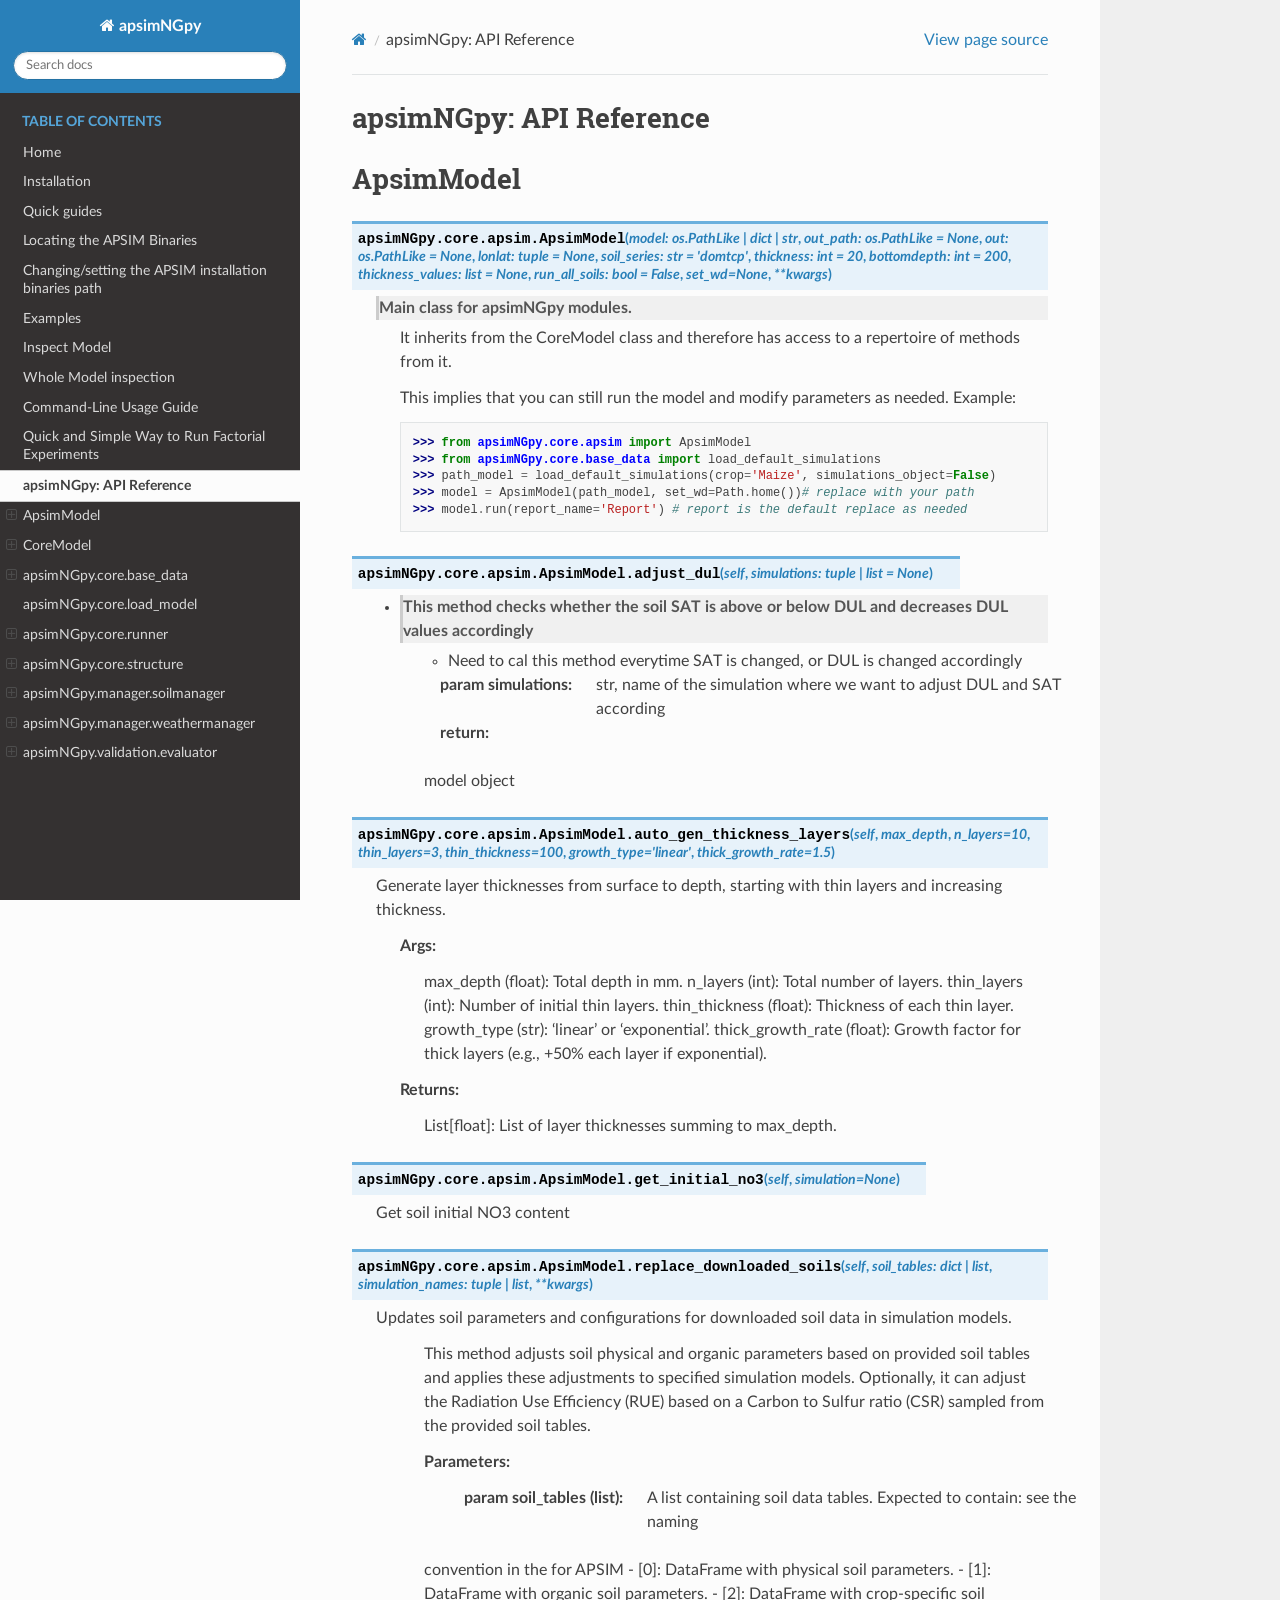
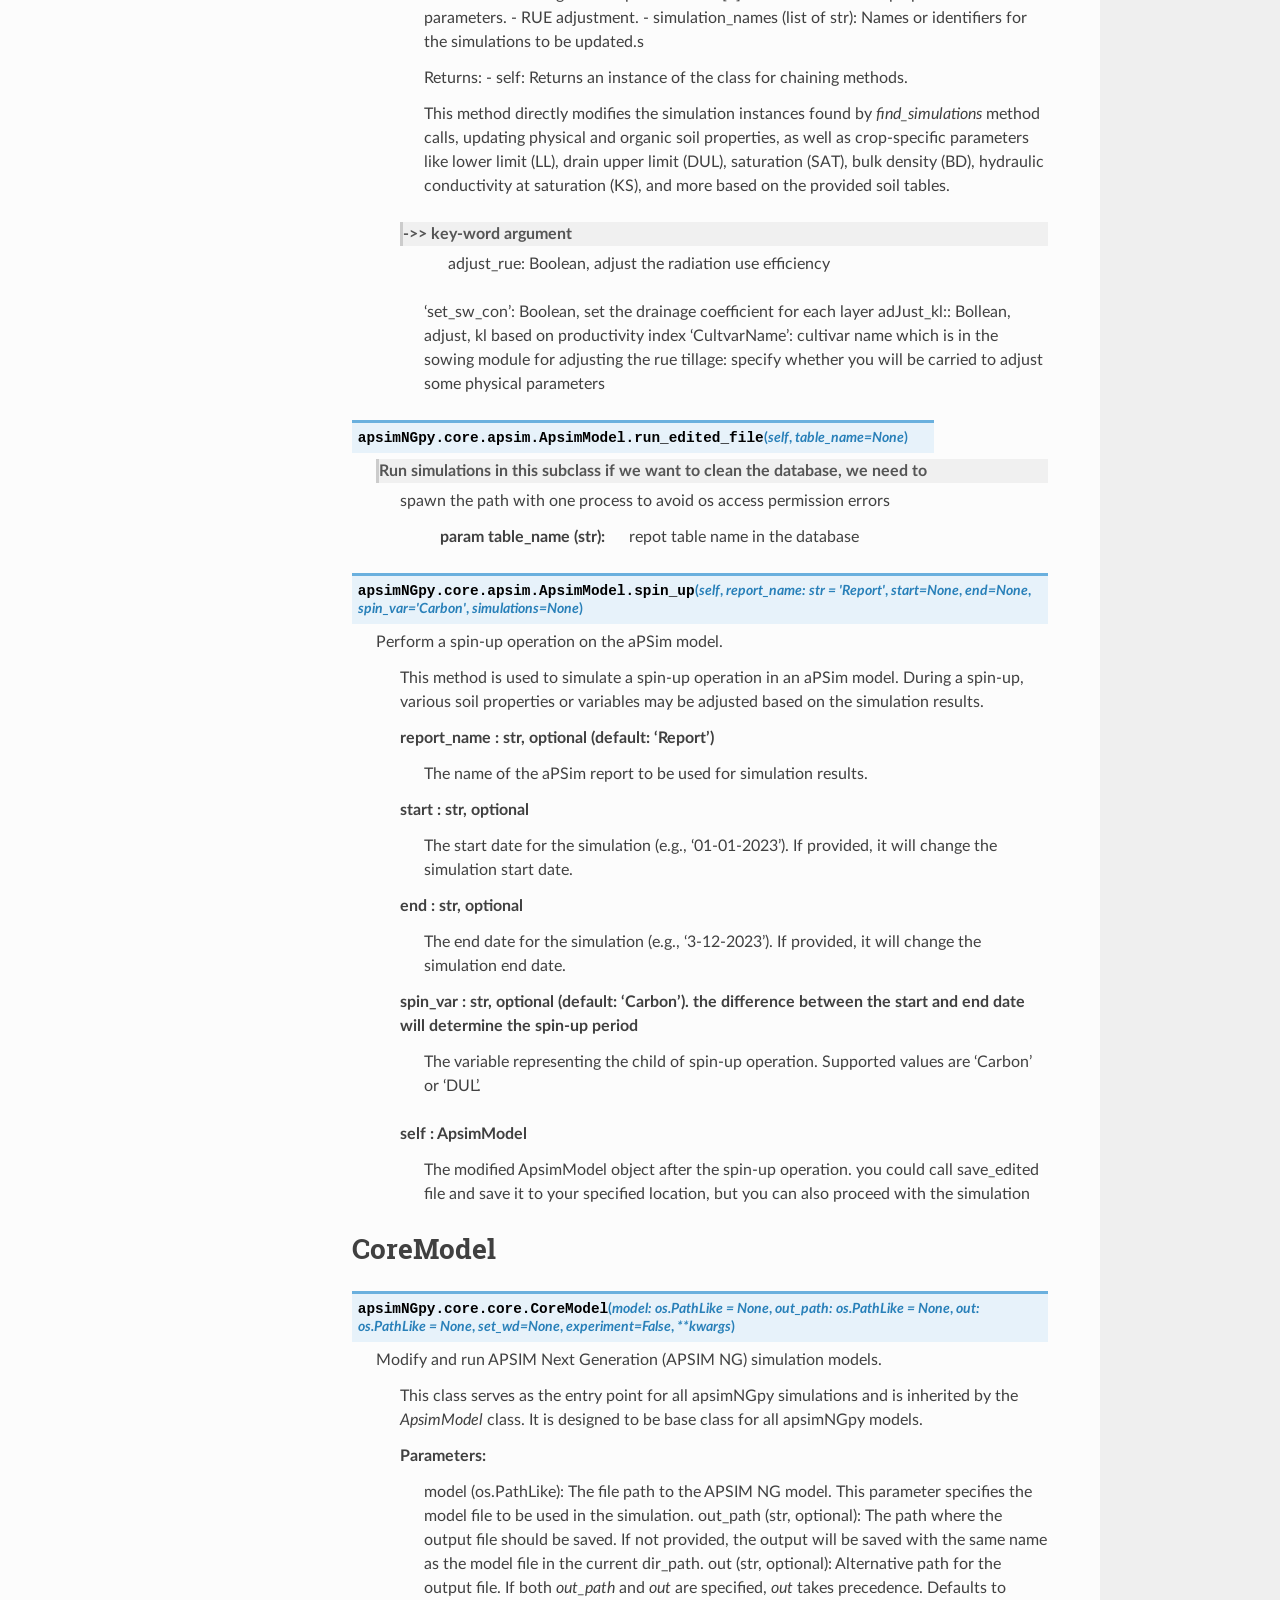
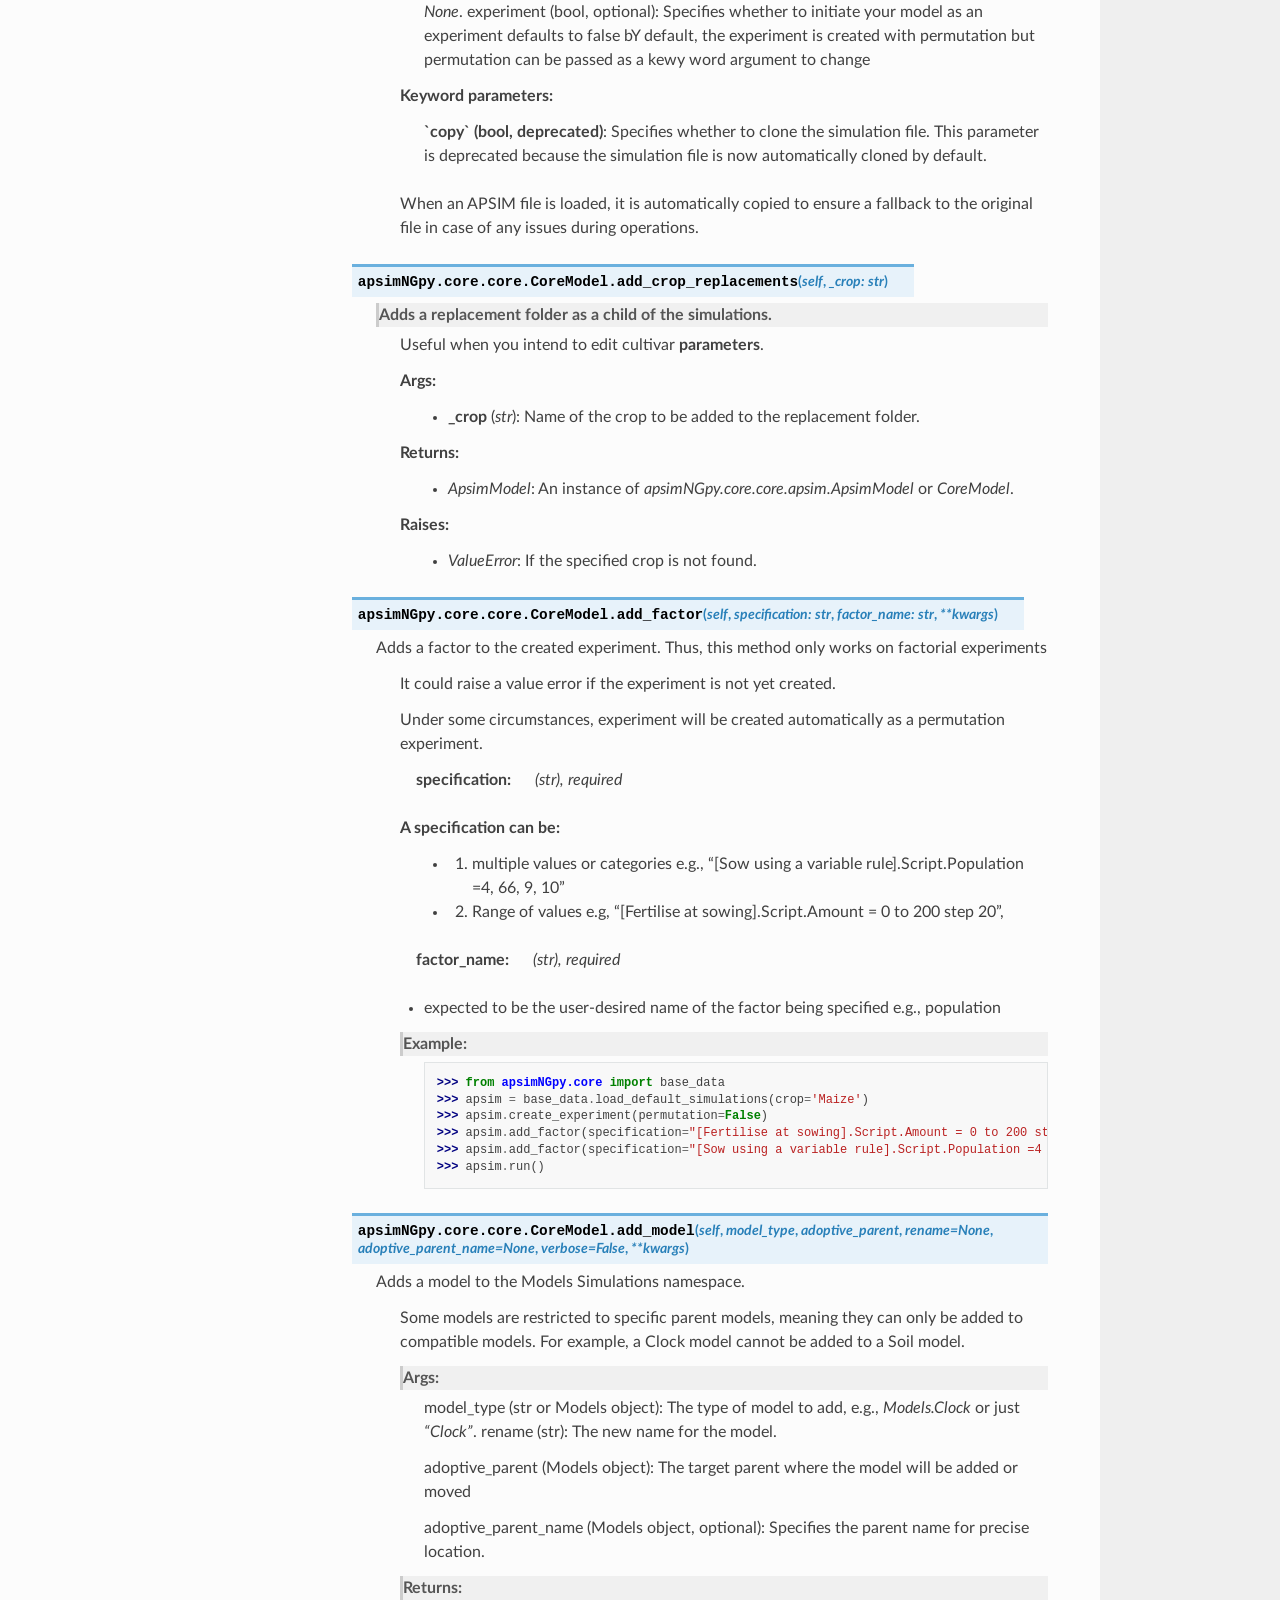
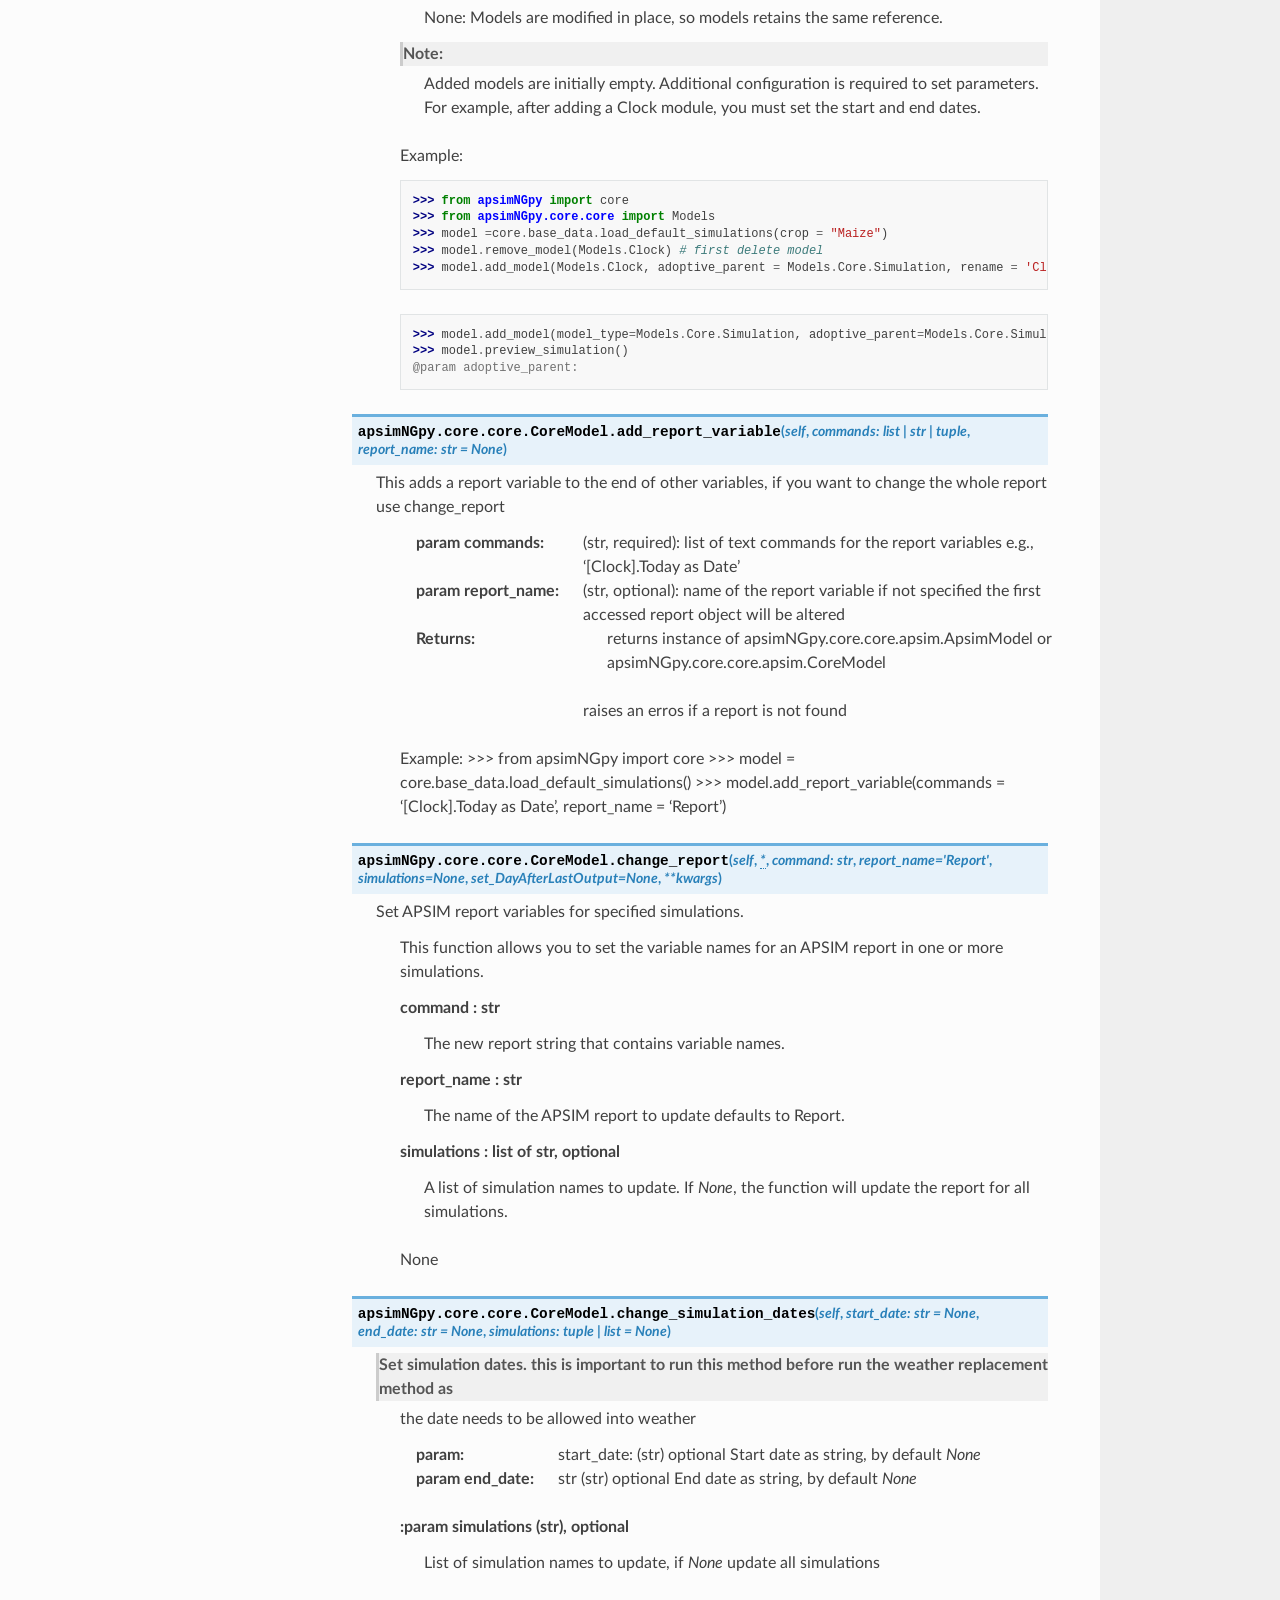
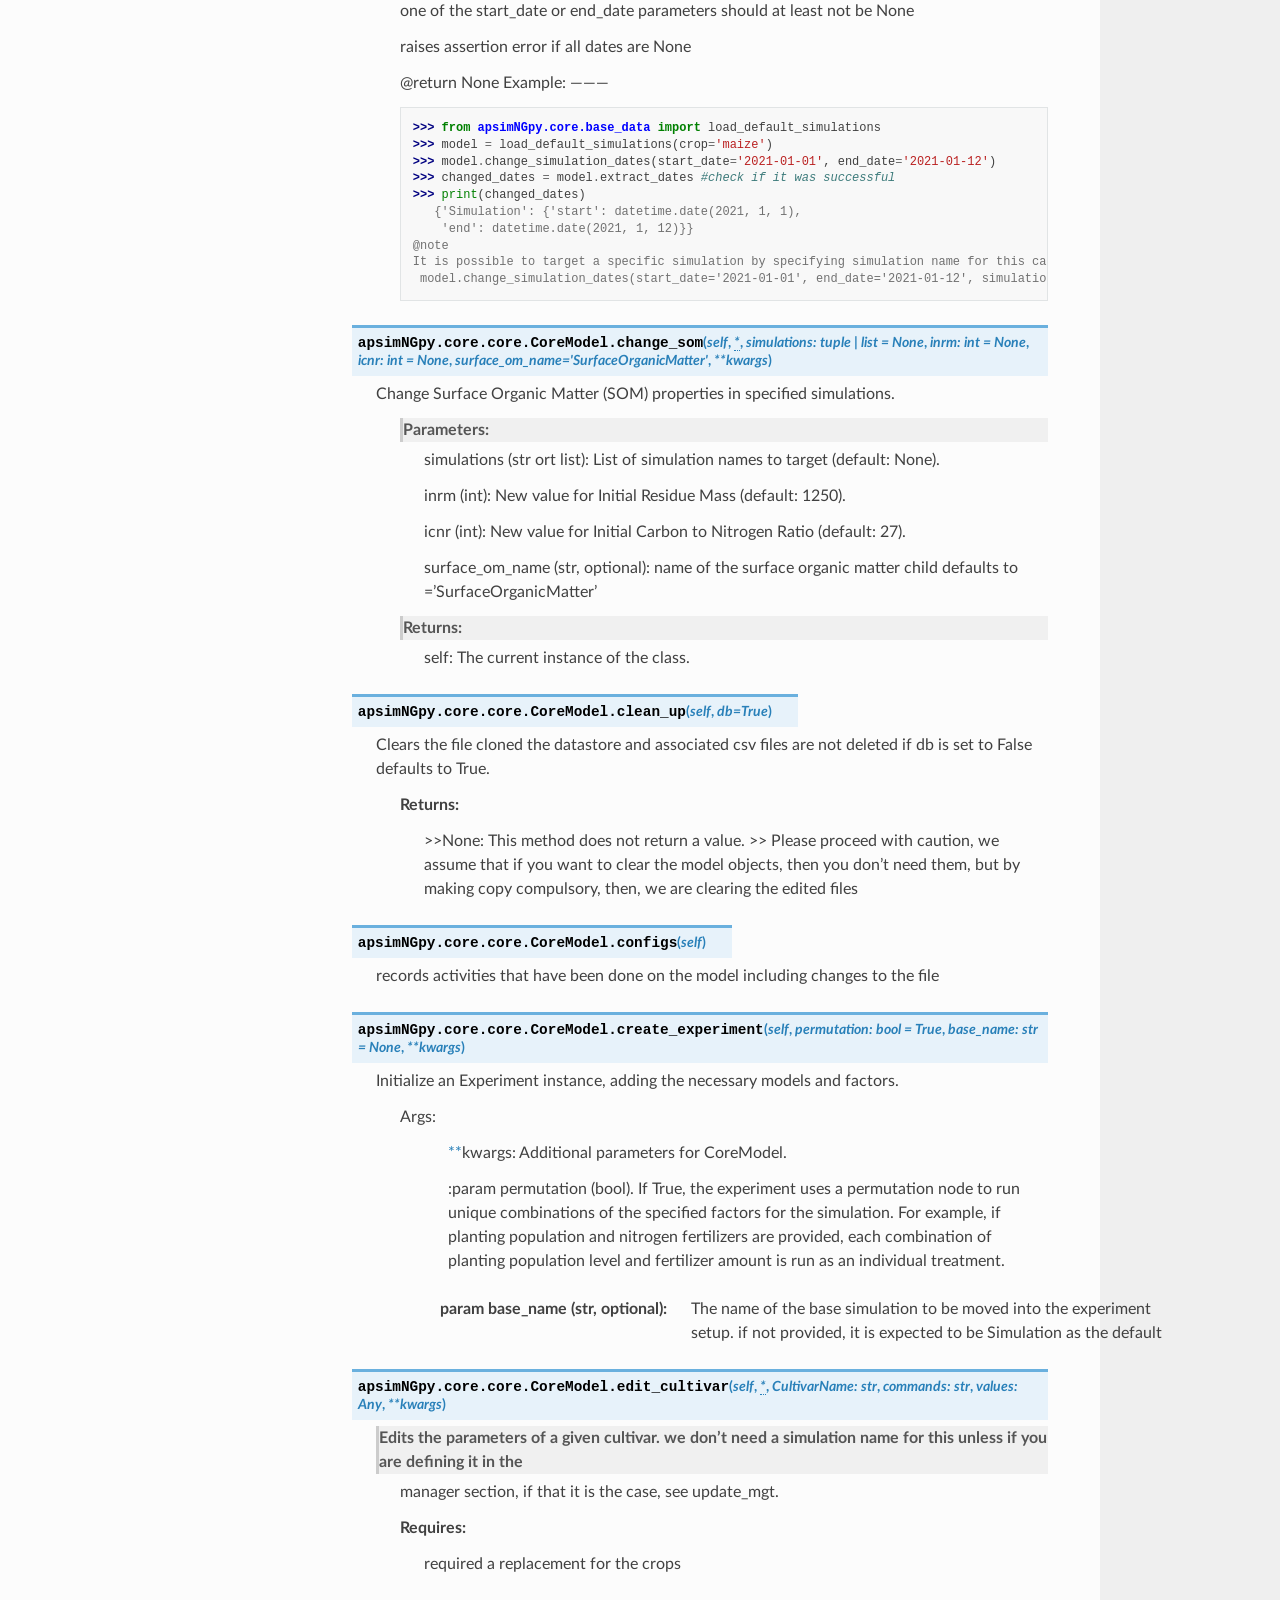
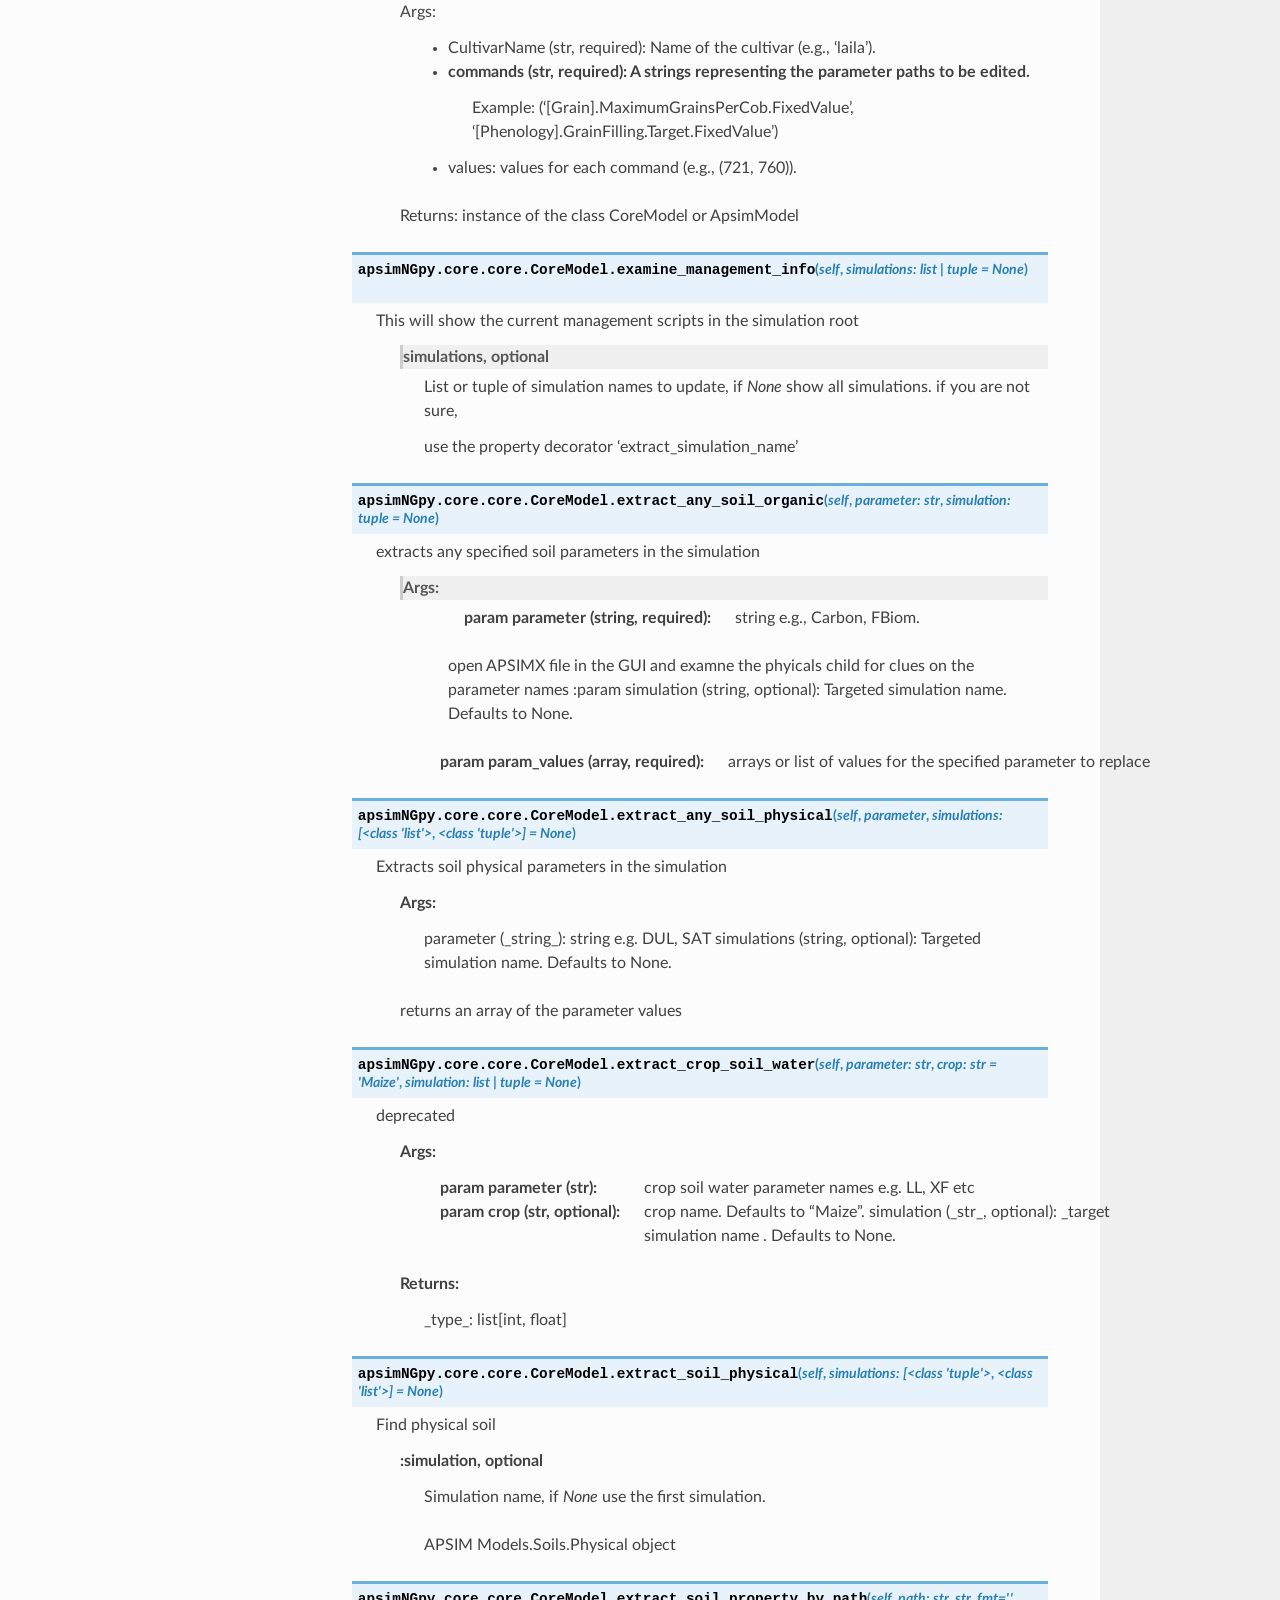
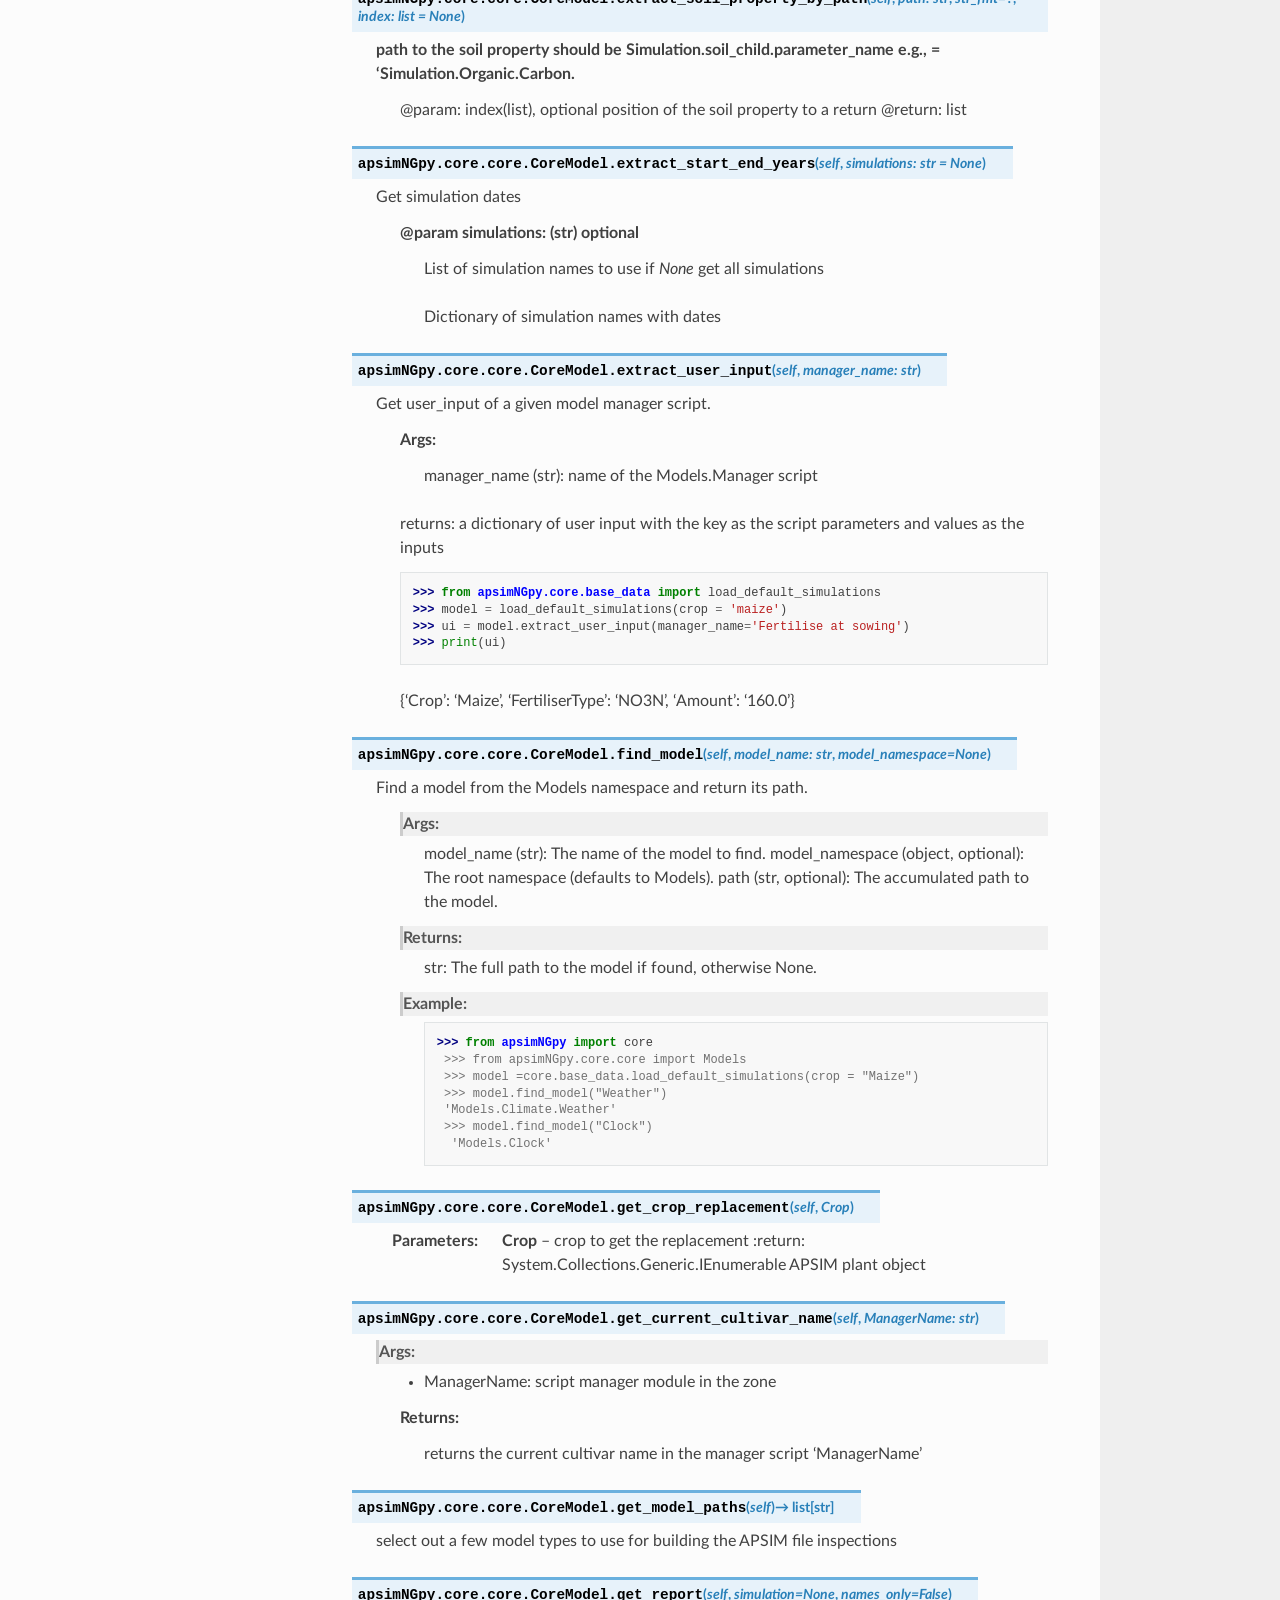
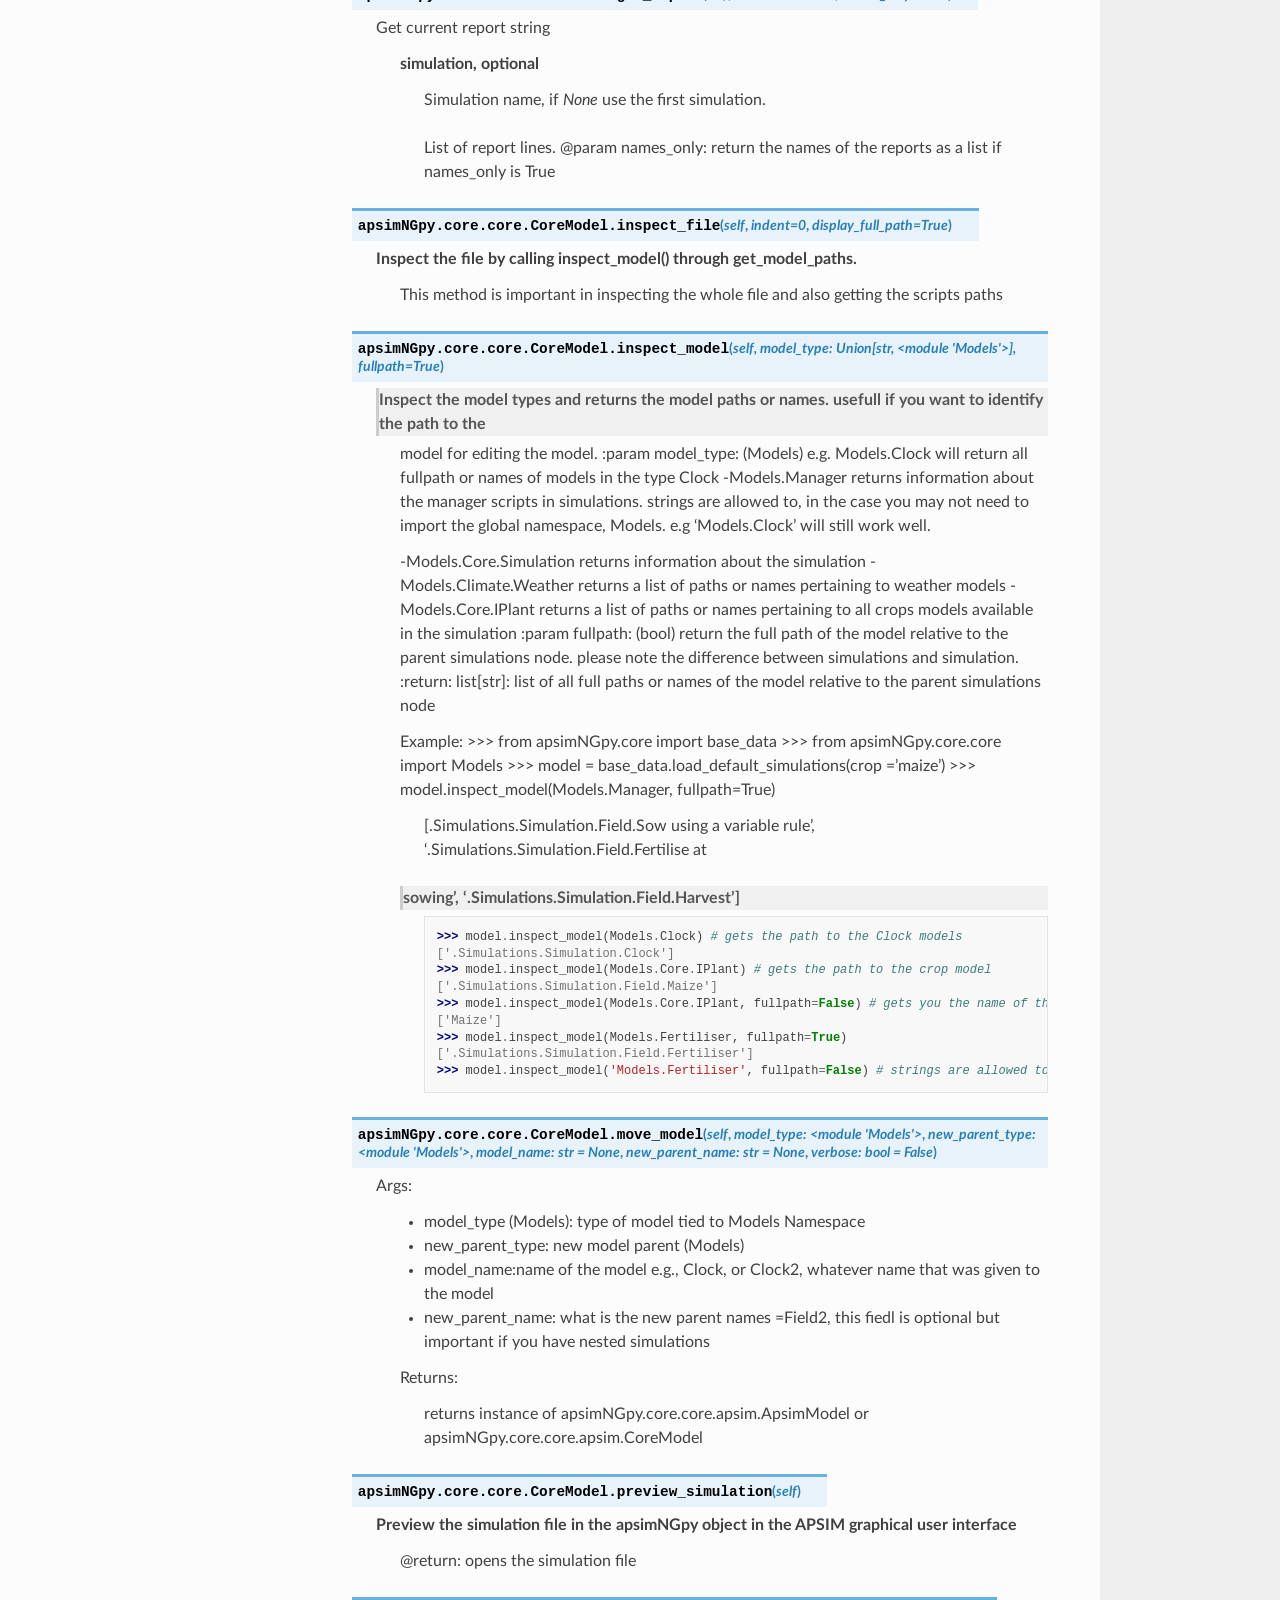
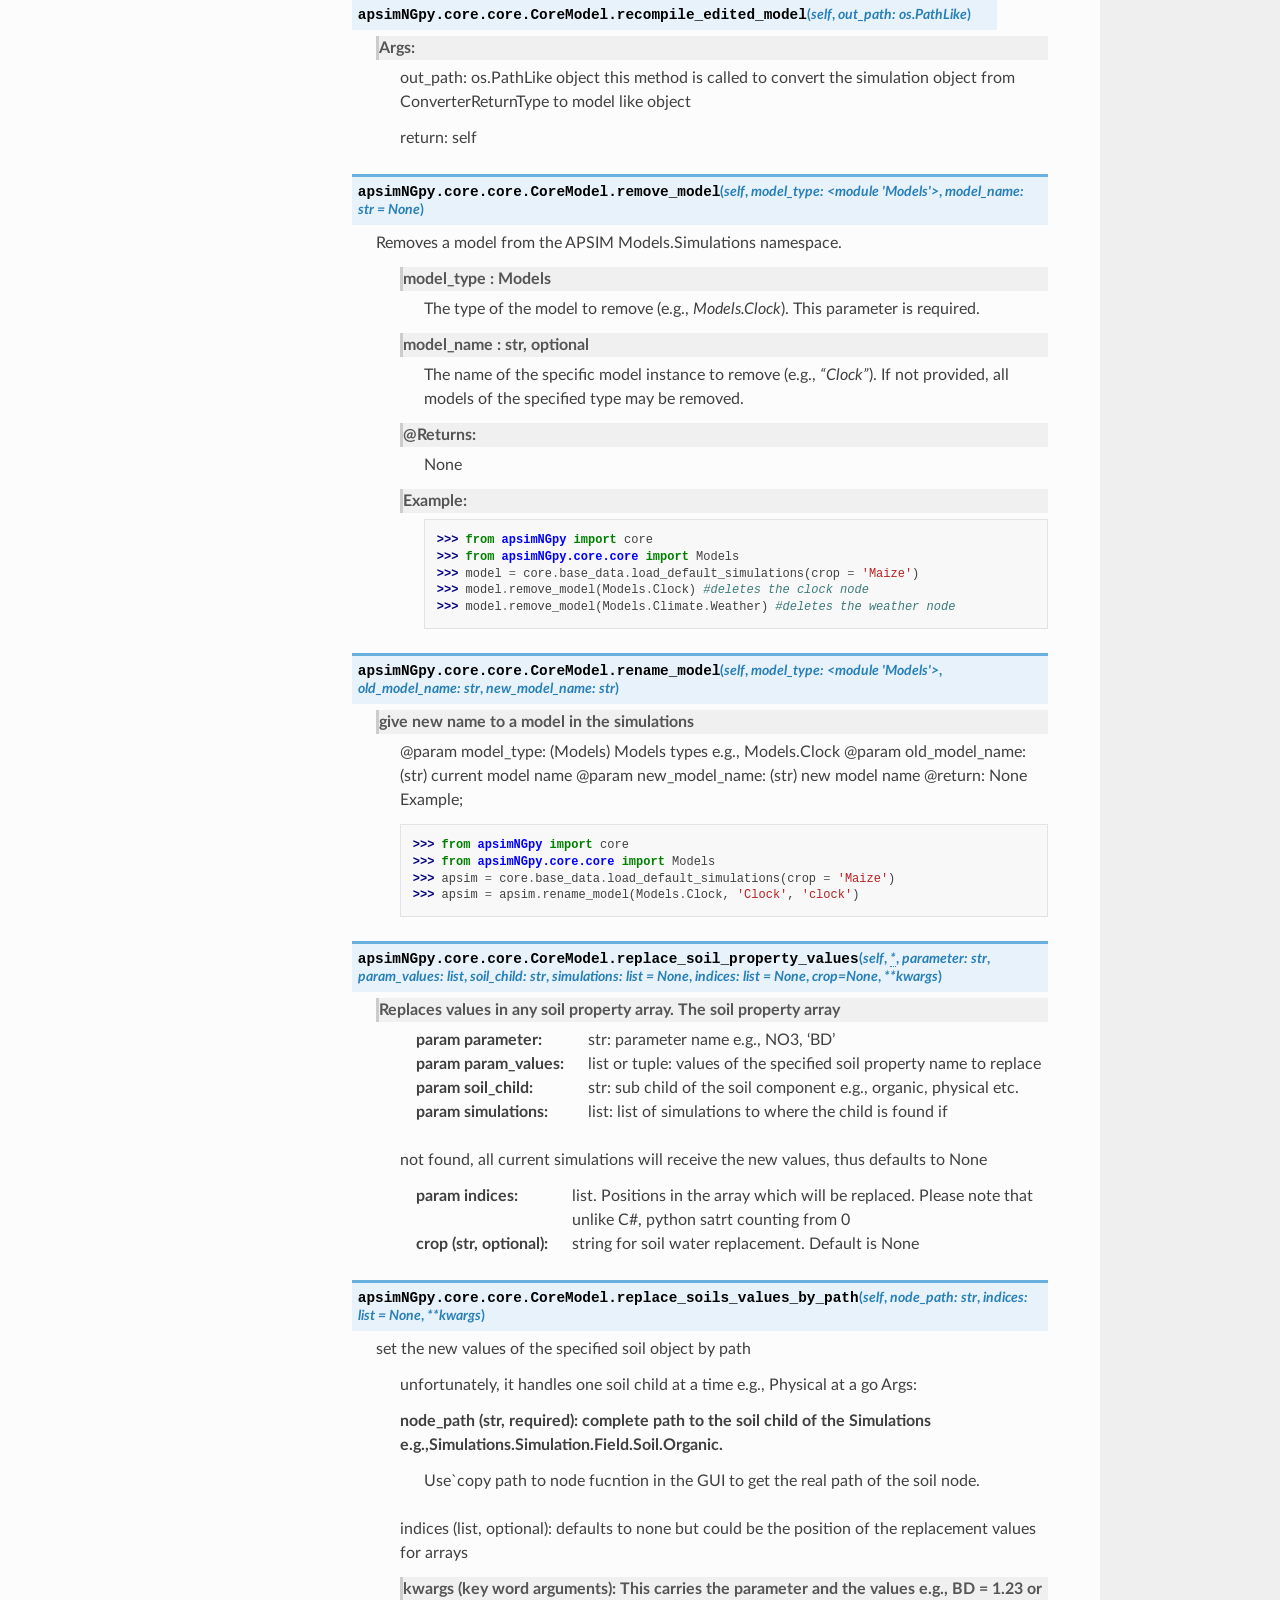
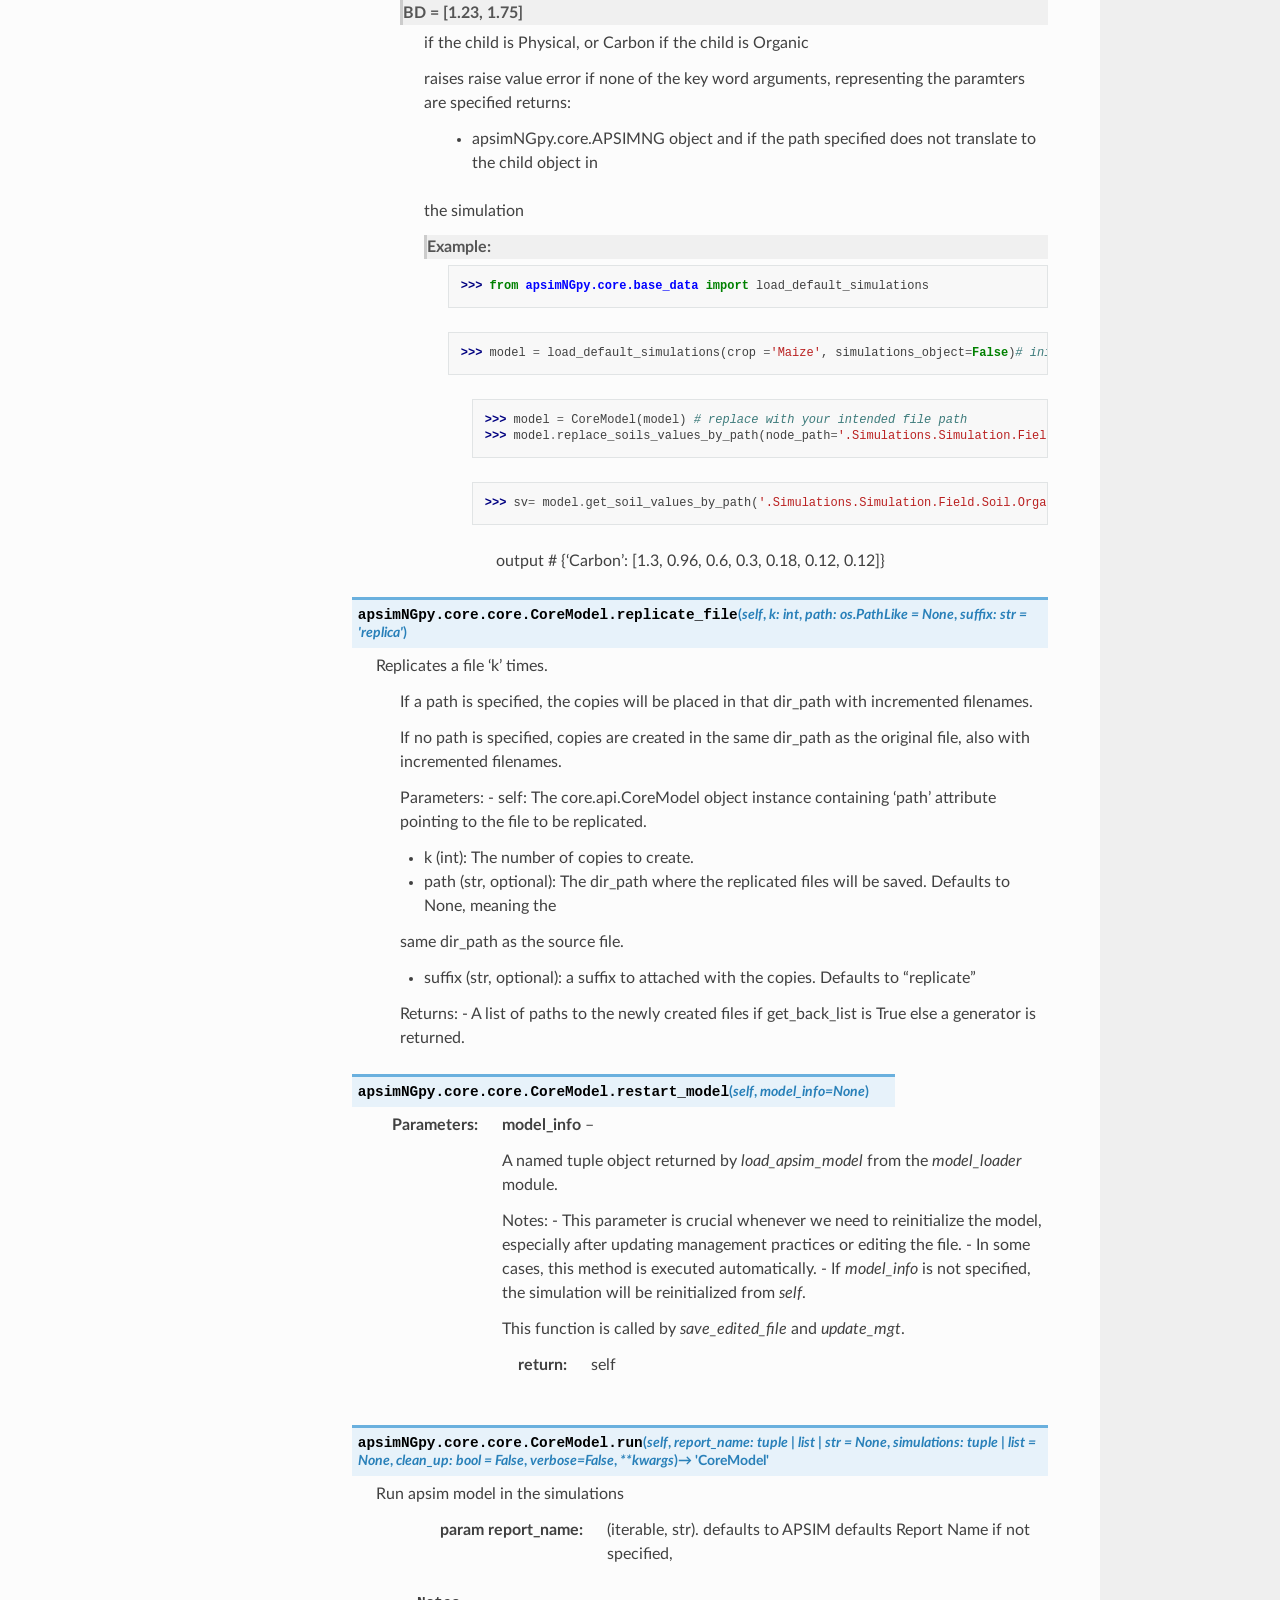
==== commit a4dd3dcb: "deploy: 0d1c3550d06692ae1fa9d6854cb7438fc42f2065" ====
--- a/api.html
+++ b/api.html
@@ -57,6 +57,7 @@
 <li class="toctree-l1"><a class="reference internal" href="#apsimmodel">ApsimModel</a><ul>
 <li class="toctree-l2"><a class="reference internal" href="#apsimNGpy.core.apsim.ApsimModel"><code class="docutils literal notranslate"><span class="pre">apsimNGpy.core.apsim.ApsimModel()</span></code></a></li>
 <li class="toctree-l2"><a class="reference internal" href="#apsimNGpy.core.apsim.ApsimModel.adjust_dul"><code class="docutils literal notranslate"><span class="pre">apsimNGpy.core.apsim.ApsimModel.adjust_dul()</span></code></a></li>
+<li class="toctree-l2"><a class="reference internal" href="#apsimNGpy.core.apsim.ApsimModel.auto_gen_thickness_layers"><code class="docutils literal notranslate"><span class="pre">apsimNGpy.core.apsim.ApsimModel.auto_gen_thickness_layers()</span></code></a></li>
 <li class="toctree-l2"><a class="reference internal" href="#apsimNGpy.core.apsim.ApsimModel.get_initial_no3"><code class="docutils literal notranslate"><span class="pre">apsimNGpy.core.apsim.ApsimModel.get_initial_no3()</span></code></a></li>
 <li class="toctree-l2"><a class="reference internal" href="#apsimNGpy.core.apsim.ApsimModel.replace_downloaded_soils"><code class="docutils literal notranslate"><span class="pre">apsimNGpy.core.apsim.ApsimModel.replace_downloaded_soils()</span></code></a></li>
 <li class="toctree-l2"><a class="reference internal" href="#apsimNGpy.core.apsim.ApsimModel.run_edited_file"><code class="docutils literal notranslate"><span class="pre">apsimNGpy.core.apsim.ApsimModel.run_edited_file()</span></code></a></li>
@@ -229,6 +230,25 @@
 </dd></dl>
 
 <dl class="py function">
+<dt class="sig sig-object py" id="apsimNGpy.core.apsim.ApsimModel.auto_gen_thickness_layers">
+<span class="sig-prename descclassname"><span class="pre">apsimNGpy.core.apsim.ApsimModel.</span></span><span class="sig-name descname"><span class="pre">auto_gen_thickness_layers</span></span><span class="sig-paren">(</span><em class="sig-param"><span class="n"><span class="pre">self</span></span></em>, <em class="sig-param"><span class="n"><span class="pre">max_depth</span></span></em>, <em class="sig-param"><span class="n"><span class="pre">n_layers</span></span><span class="o"><span class="pre">=</span></span><span class="default_value"><span class="pre">10</span></span></em>, <em class="sig-param"><span class="n"><span class="pre">thin_layers</span></span><span class="o"><span class="pre">=</span></span><span class="default_value"><span class="pre">3</span></span></em>, <em class="sig-param"><span class="n"><span class="pre">thin_thickness</span></span><span class="o"><span class="pre">=</span></span><span class="default_value"><span class="pre">100</span></span></em>, <em class="sig-param"><span class="n"><span class="pre">growth_type</span></span><span class="o"><span class="pre">=</span></span><span class="default_value"><span class="pre">'linear'</span></span></em>, <em class="sig-param"><span class="n"><span class="pre">thick_growth_rate</span></span><span class="o"><span class="pre">=</span></span><span class="default_value"><span class="pre">1.5</span></span></em><span class="sig-paren">)</span><a class="headerlink" href="#apsimNGpy.core.apsim.ApsimModel.auto_gen_thickness_layers" title="Link to this definition"></a></dt>
+<dd><p>Generate layer thicknesses from surface to depth, starting with thin layers and increasing thickness.</p>
+<blockquote>
+<div><dl class="simple">
+<dt>Args:</dt><dd><p>max_depth (float): Total depth in mm.
+n_layers (int): Total number of layers.
+thin_layers (int): Number of initial thin layers.
+thin_thickness (float): Thickness of each thin layer.
+growth_type (str): ‘linear’ or ‘exponential’.
+thick_growth_rate (float): Growth factor for thick layers (e.g., +50% each layer if exponential).</p>
+</dd>
+<dt>Returns:</dt><dd><p>List[float]: List of layer thicknesses summing to max_depth.</p>
+</dd>
+</dl>
+</div></blockquote>
+</dd></dl>
+
+<dl class="py function">
 <dt class="sig sig-object py" id="apsimNGpy.core.apsim.ApsimModel.get_initial_no3">
 <span class="sig-prename descclassname"><span class="pre">apsimNGpy.core.apsim.ApsimModel.</span></span><span class="sig-name descname"><span class="pre">get_initial_no3</span></span><span class="sig-paren">(</span><em class="sig-param"><span class="n"><span class="pre">self</span></span></em>, <em class="sig-param"><span class="n"><span class="pre">simulation</span></span><span class="o"><span class="pre">=</span></span><span class="default_value"><span class="pre">None</span></span></em><span class="sig-paren">)</span><a class="headerlink" href="#apsimNGpy.core.apsim.ApsimModel.get_initial_no3" title="Link to this definition"></a></dt>
 <dd><p>Get soil initial NO3 content</p>
@@ -836,17 +856,18 @@
 
 <dl class="py function">
 <dt class="sig sig-object py" id="apsimNGpy.core.core.CoreModel.inspect_model">
-<span class="sig-prename descclassname"><span class="pre">apsimNGpy.core.core.CoreModel.</span></span><span class="sig-name descname"><span class="pre">inspect_model</span></span><span class="sig-paren">(</span><em class="sig-param"><span class="n"><span class="pre">self</span></span></em>, <em class="sig-param"><span class="n"><span class="pre">model_type</span></span></em>, <em class="sig-param"><span class="n"><span class="pre">fullpath</span></span><span class="o"><span class="pre">=</span></span><span class="default_value"><span class="pre">True</span></span></em><span class="sig-paren">)</span><a class="headerlink" href="#apsimNGpy.core.core.CoreModel.inspect_model" title="Link to this definition"></a></dt>
+<span class="sig-prename descclassname"><span class="pre">apsimNGpy.core.core.CoreModel.</span></span><span class="sig-name descname"><span class="pre">inspect_model</span></span><span class="sig-paren">(</span><em class="sig-param"><span class="pre">self,</span> <span class="pre">model_type:</span> <span class="pre">Union[str,</span> <span class="pre">&lt;module</span> <span class="pre">'Models'&gt;],</span> <span class="pre">fullpath=True</span></em><span class="sig-paren">)</span><a class="headerlink" href="#apsimNGpy.core.core.CoreModel.inspect_model" title="Link to this definition"></a></dt>
 <dd><dl>
 <dt>Inspect the model types and returns the model paths or names. usefull if you want to identify the path to the</dt><dd><p>model for editing the model.
 :param model_type: (Models) e.g. Models.Clock will return all fullpath or names
-of models in the type Clock -Models.Manager returns information about the manager scripts in simulations
--Models.Core.Simulation returns information about the simulation -Models.Climate.Weather returns a list of
+of models in the type Clock -Models.Manager returns information about the manager scripts in simulations. strings are allowed
+to, in the case you may not need to import the global namespace, Models. e.g ‘Models.Clock’ will still work well.</p>
+<p>-Models.Core.Simulation returns information about the simulation -Models.Climate.Weather returns a list of
 paths or names pertaining to weather models -Models.Core.IPlant  returns a list of paths or names pertaining
 to all crops models available in the simulation :param  fullpath: (bool) return the full path of the model
 relative to the parent simulations node. please note the difference between simulations and simulation.
-:return: list[str]: list of all full paths or names of the model relative to the parent simulations node
-Example:
+:return: list[str]: list of all full paths or names of the model relative to the parent simulations node</p>
+<p>Example:
 &gt;&gt;&gt; from apsimNGpy.core import base_data
 &gt;&gt;&gt; from apsimNGpy.core.core import Models
 &gt;&gt;&gt; model = base_data.load_default_simulations(crop =’maize’)
@@ -863,6 +884,7 @@
 <span class="go">[&#39;Maize&#39;]</span>
 <span class="gp">&gt;&gt;&gt; </span><span class="n">model</span><span class="o">.</span><span class="n">inspect_model</span><span class="p">(</span><span class="n">Models</span><span class="o">.</span><span class="n">Fertiliser</span><span class="p">,</span> <span class="n">fullpath</span><span class="o">=</span><span class="kc">True</span><span class="p">)</span>
 <span class="go">[&#39;.Simulations.Simulation.Field.Fertiliser&#39;]</span>
+<span class="gp">&gt;&gt;&gt; </span><span class="n">model</span><span class="o">.</span><span class="n">inspect_model</span><span class="p">(</span><span class="s1">&#39;Models.Fertiliser&#39;</span><span class="p">,</span> <span class="n">fullpath</span><span class="o">=</span><span class="kc">False</span><span class="p">)</span> <span class="c1"># strings are allowed to</span>
 </pre></div>
 </div>
 </dd>
@@ -1728,25 +1750,20 @@
 <dl class="py function">
 <dt class="sig sig-object py" id="apsimNGpy.manager.soilmanager.DownloadsurgoSoiltables">
 <span class="sig-prename descclassname"><span class="pre">apsimNGpy.manager.soilmanager.</span></span><span class="sig-name descname"><span class="pre">DownloadsurgoSoiltables</span></span><span class="sig-paren">(</span><em class="sig-param"><span class="n"><span class="pre">lonlat</span></span></em>, <em class="sig-param"><span class="n"><span class="pre">select_componentname</span></span><span class="o"><span class="pre">=</span></span><span class="default_value"><span class="pre">None</span></span></em>, <em class="sig-param"><span class="n"><span class="pre">summarytable</span></span><span class="o"><span class="pre">=</span></span><span class="default_value"><span class="pre">False</span></span></em><span class="sig-paren">)</span><a class="headerlink" href="#apsimNGpy.manager.soilmanager.DownloadsurgoSoiltables" title="Link to this definition"></a></dt>
-<dd><dl>
-<dt>TODO this is a duplicate File. Duplicate of soils/soilmanager</dt><dd><p>Downloads SSURGO soil tables</p>
-<dl class="field-list">
+<dd><p>Downloads SSURGO soil tables</p>
+<blockquote>
+<div><dl class="field-list simple">
 <dt class="field-odd">param lonlat<span class="colon">:</span></dt>
-<dd class="field-odd"><p>longitude and latitude</p>
+<dd class="field-odd"><p>tuple of (longitude, latitude)</p>
 </dd>
 <dt class="field-even">param select_componentname<span class="colon">:</span></dt>
-<dd class="field-even"><p>any componet name within the map unit e.g ‘Clarion’. the default is None that mean sa ll the soil componets intersecting a given locationw il be returned
-if specified only that soil component table will be returned. in case it is not found the dominant componet will be returned with a caveat meassage.</p>
-<blockquote>
-<div><p>use select_componentname = ‘domtcp’ to return the dorminant component</p>
-</div></blockquote>
+<dd class="field-even"><p>specific component name within the map unit, default None</p>
 </dd>
 <dt class="field-odd">param summarytable<span class="colon">:</span></dt>
-<dd class="field-odd"><p>prints the component names, their percentages</p>
-</dd>
-</dl>
-</dd>
-</dl>
+<dd class="field-odd"><p>if True, prints summary table of component names and their percentages</p>
+</dd>
+</dl>
+</div></blockquote>
 </dd></dl>
 
 <dl class="py function">
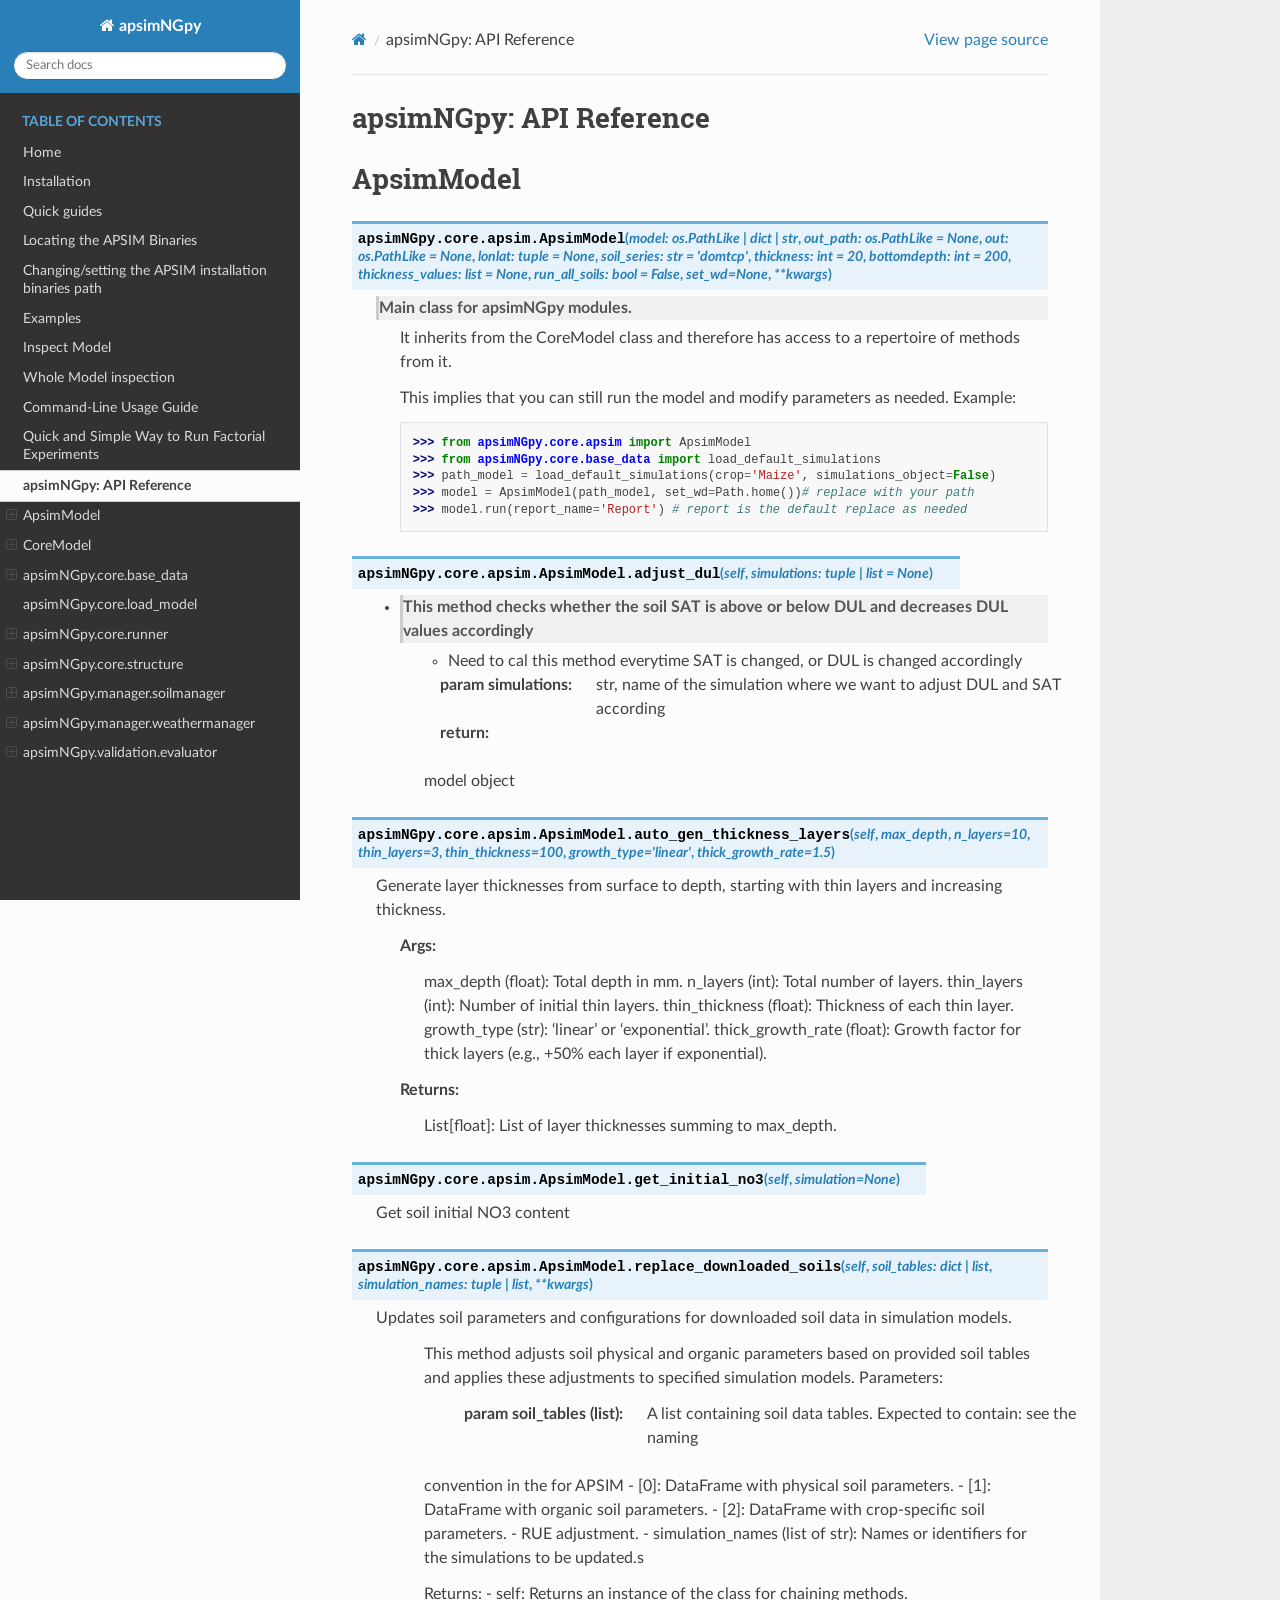
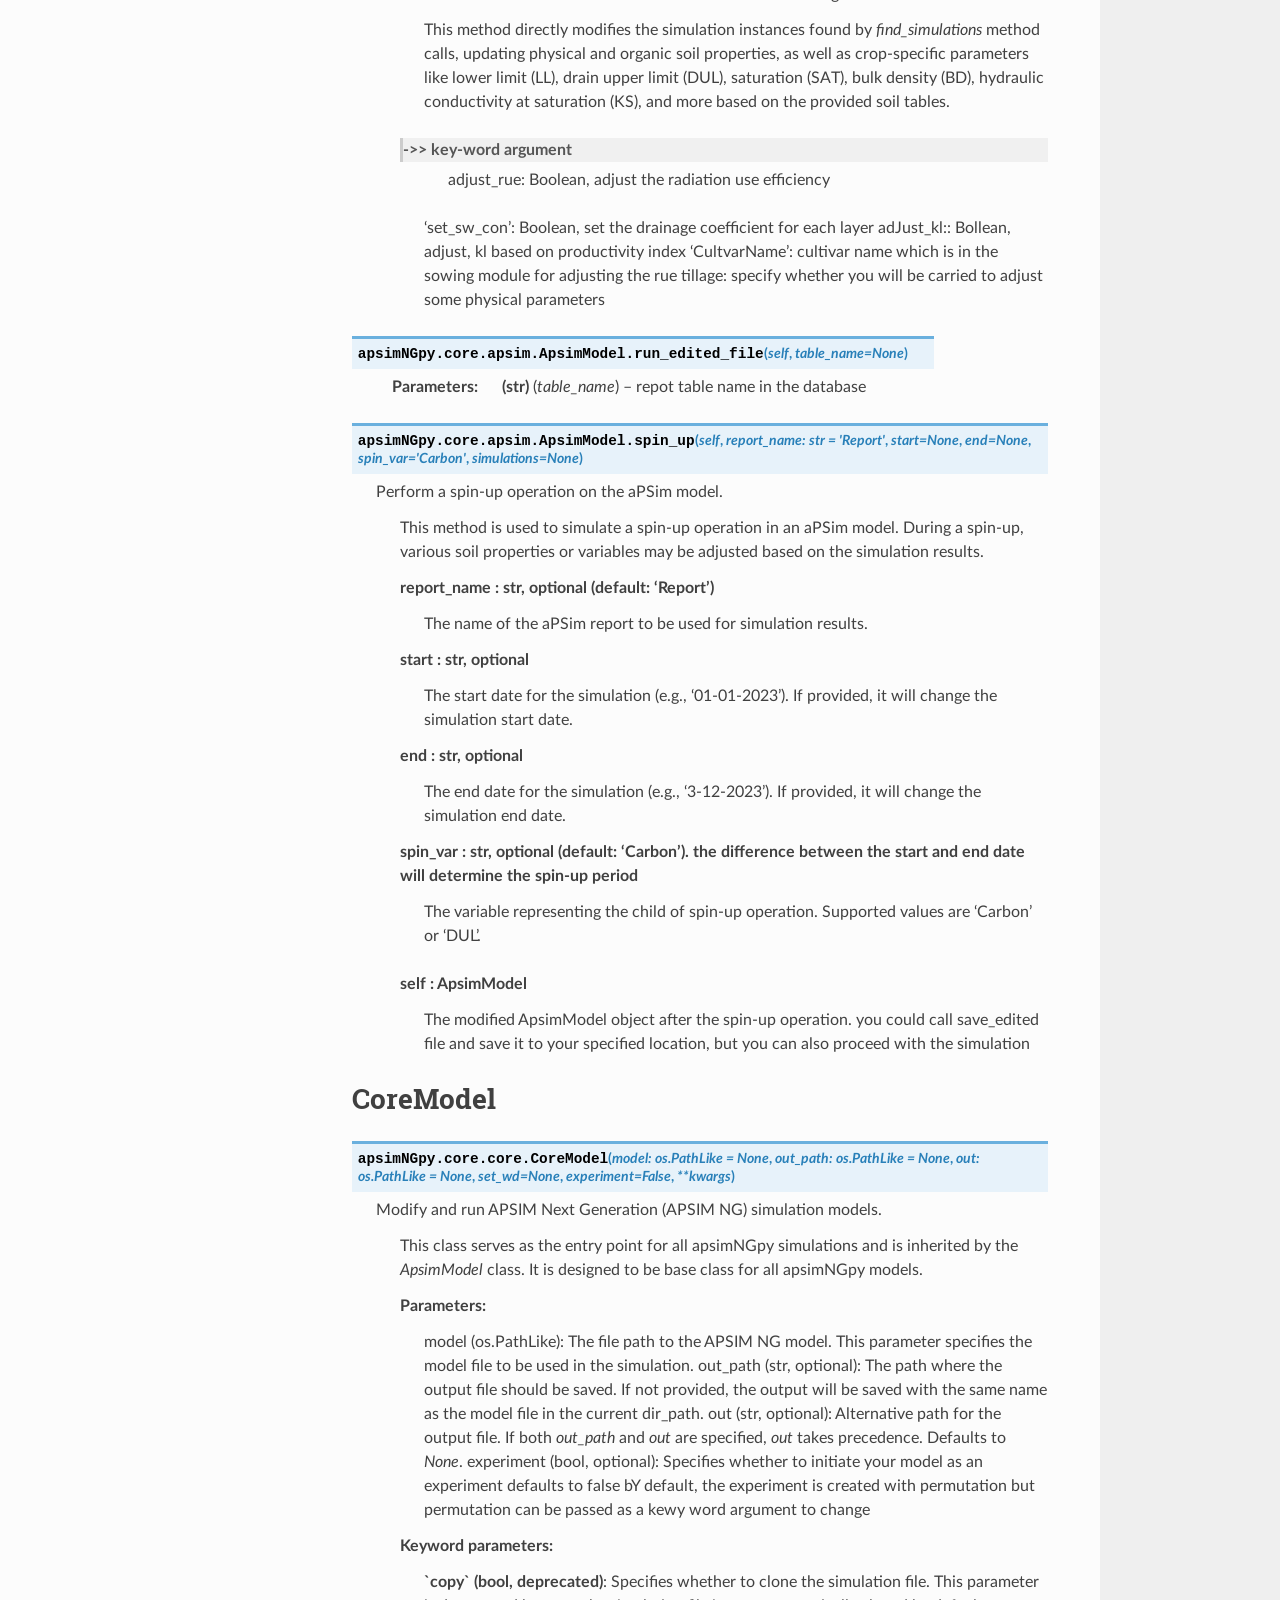
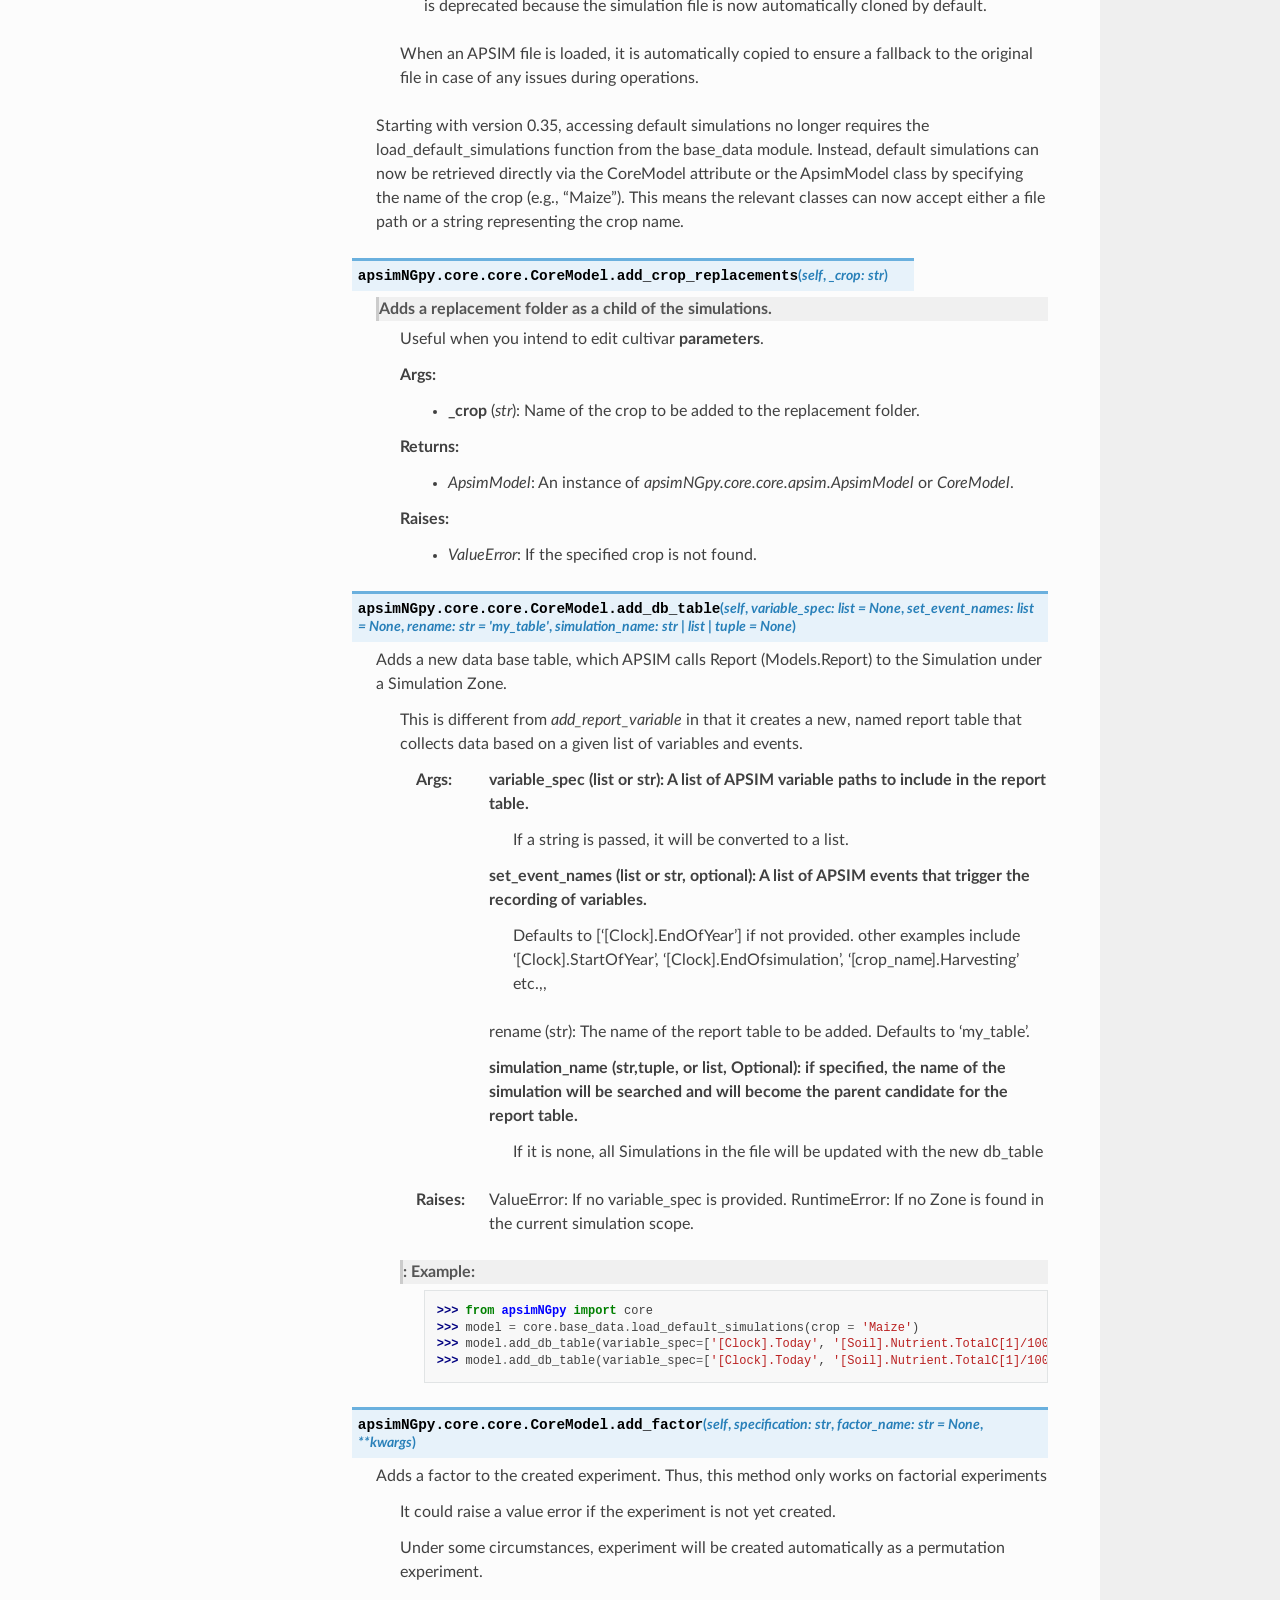
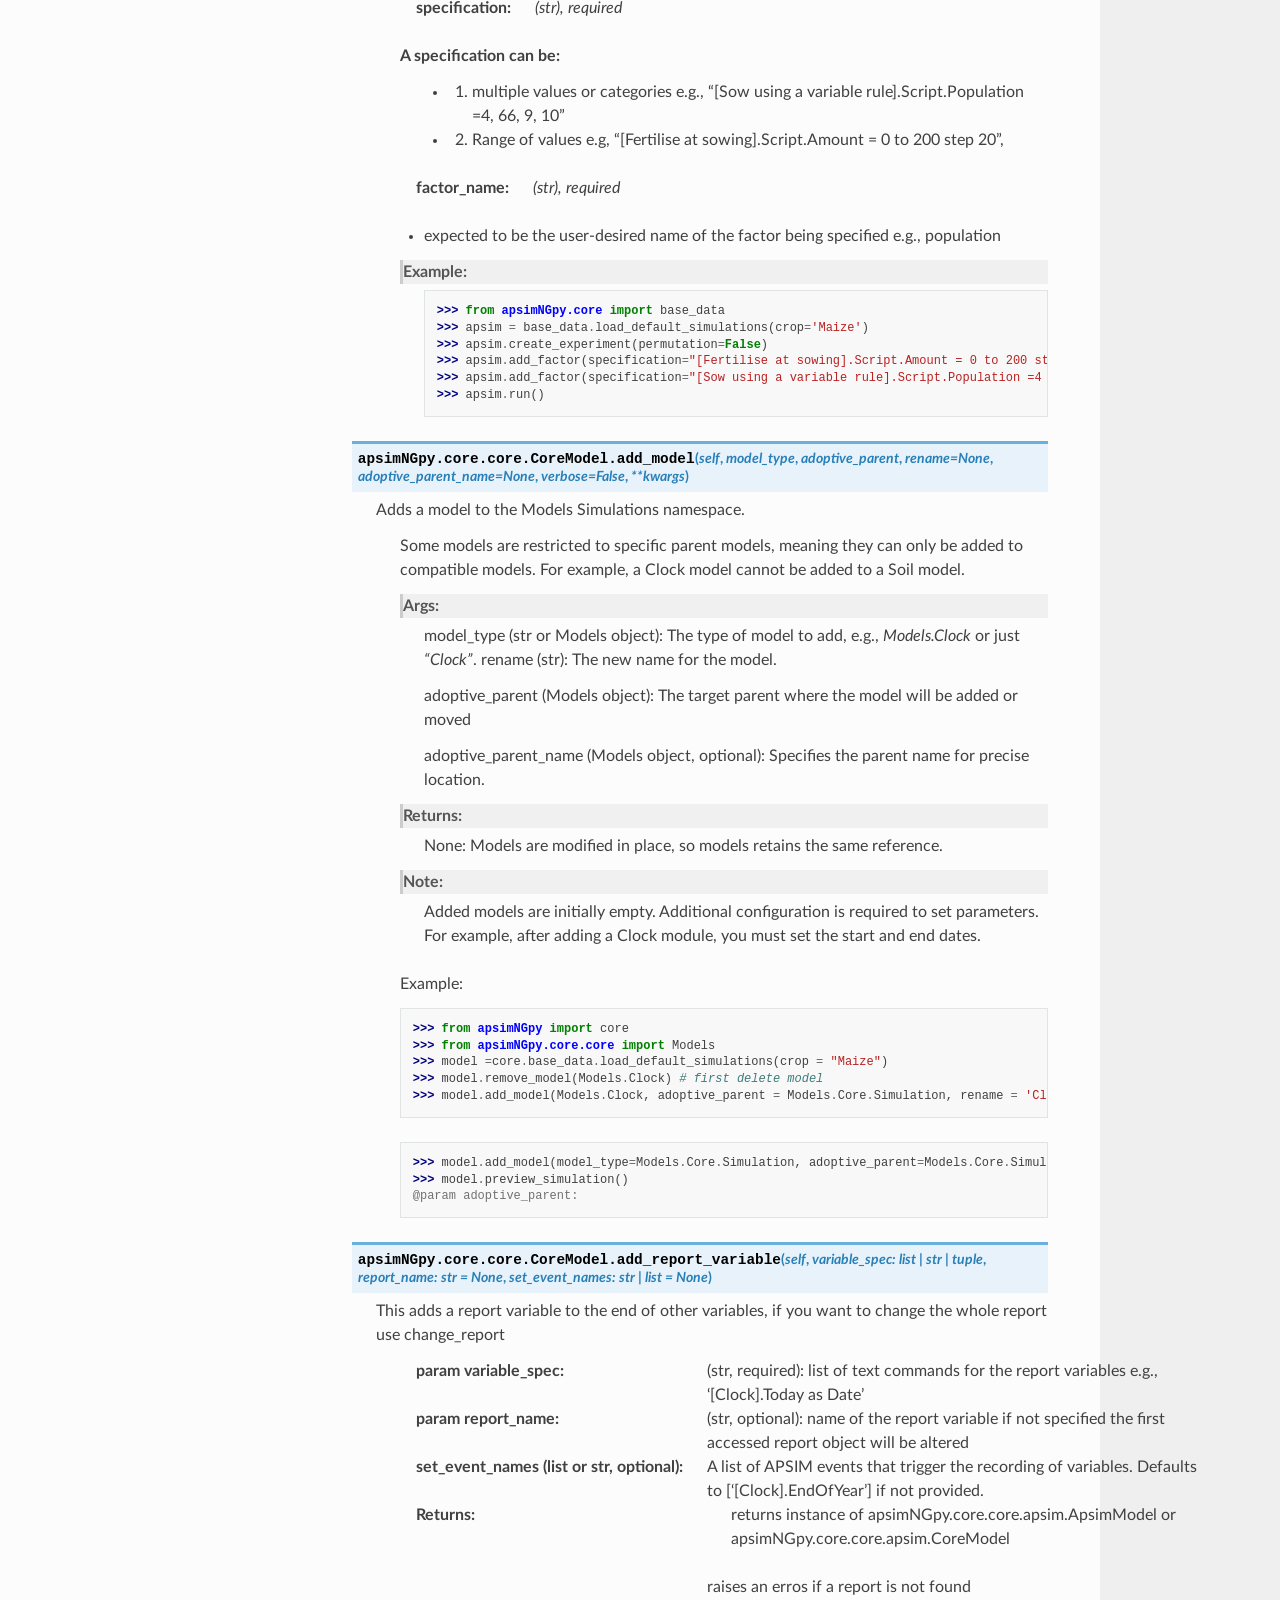
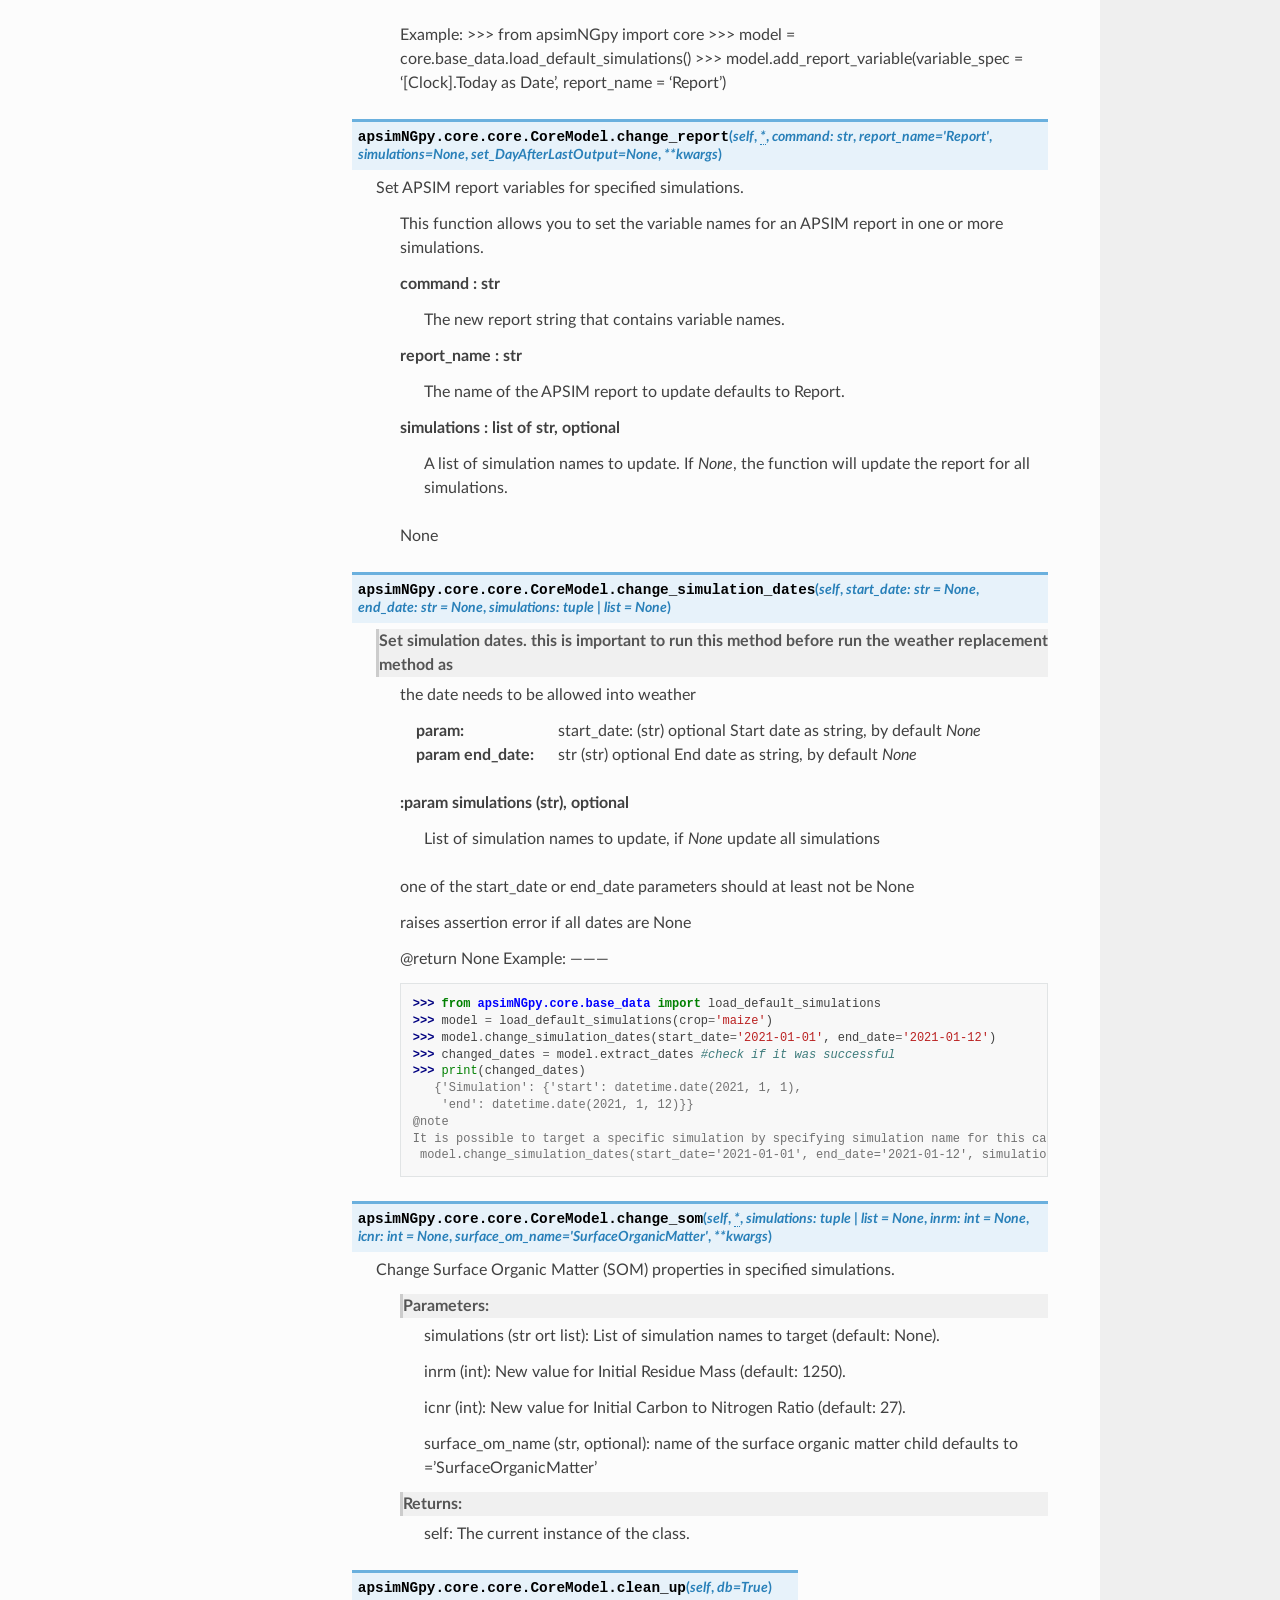
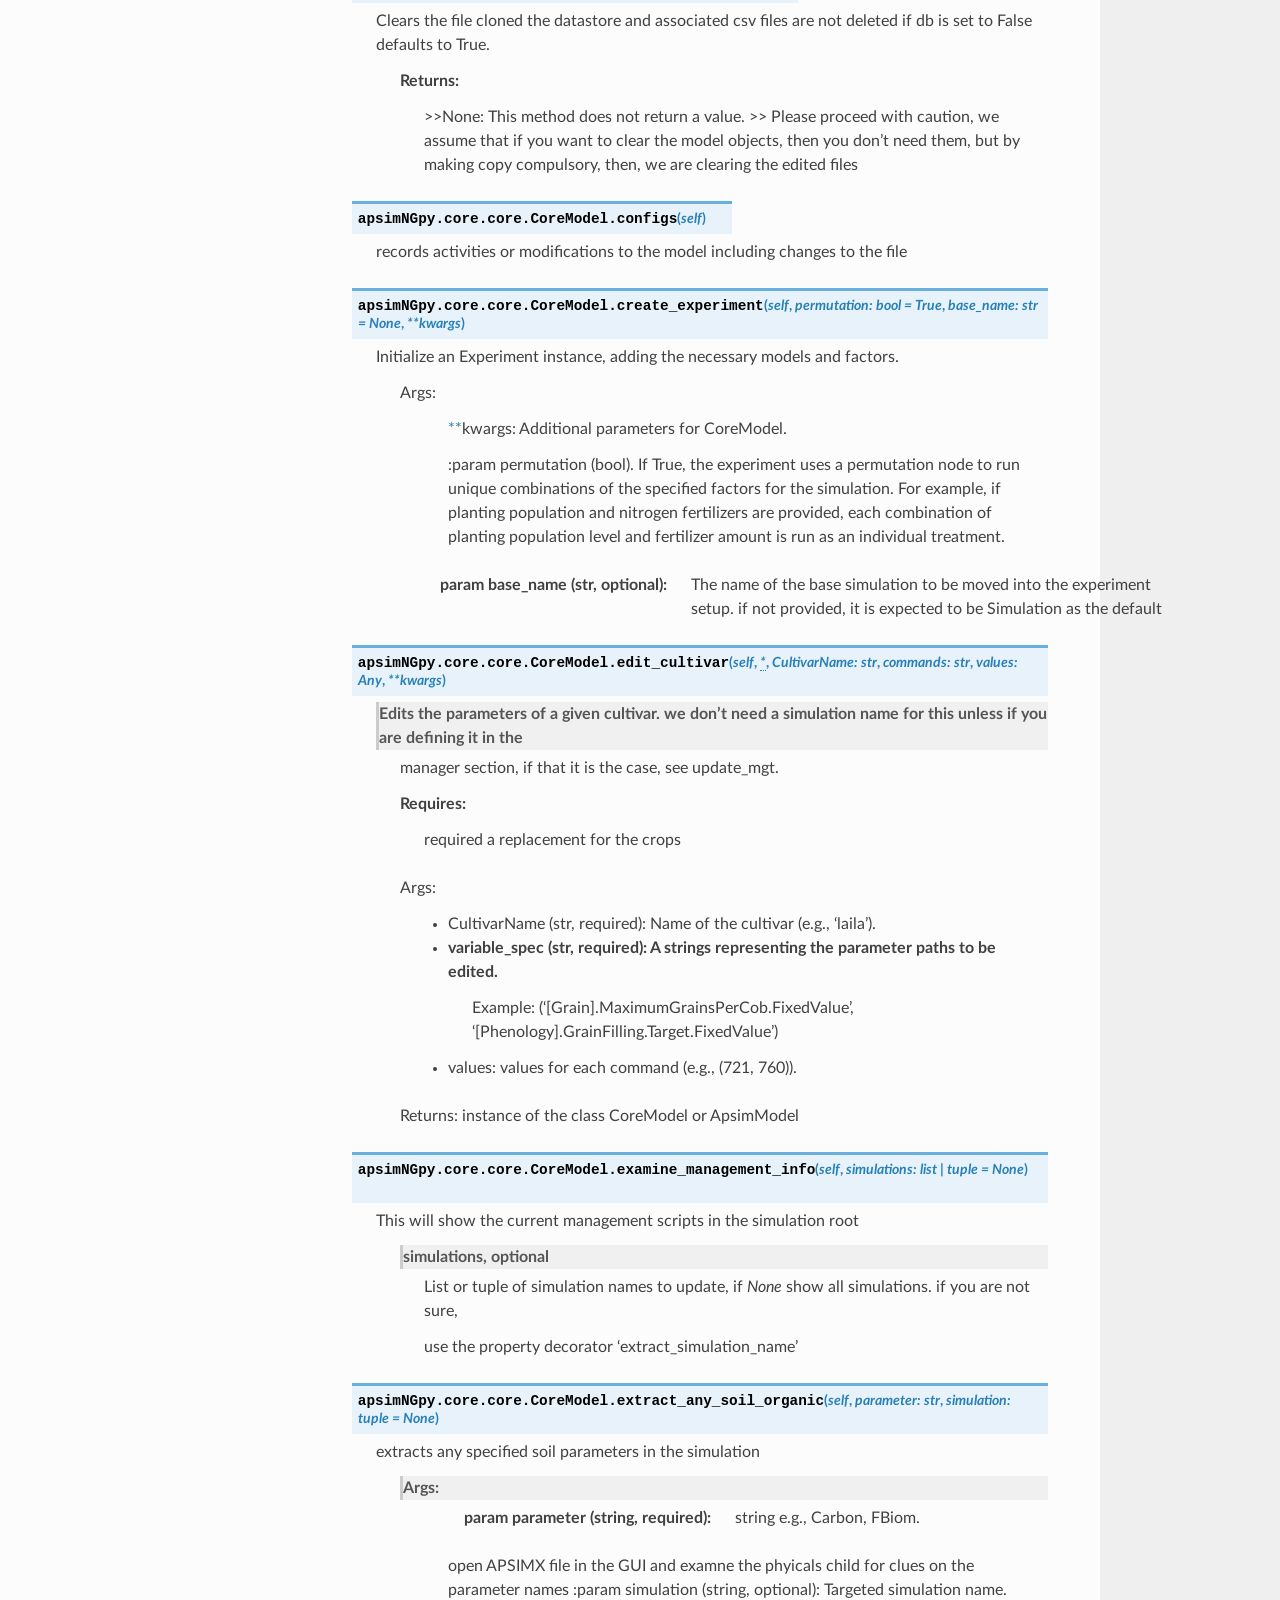
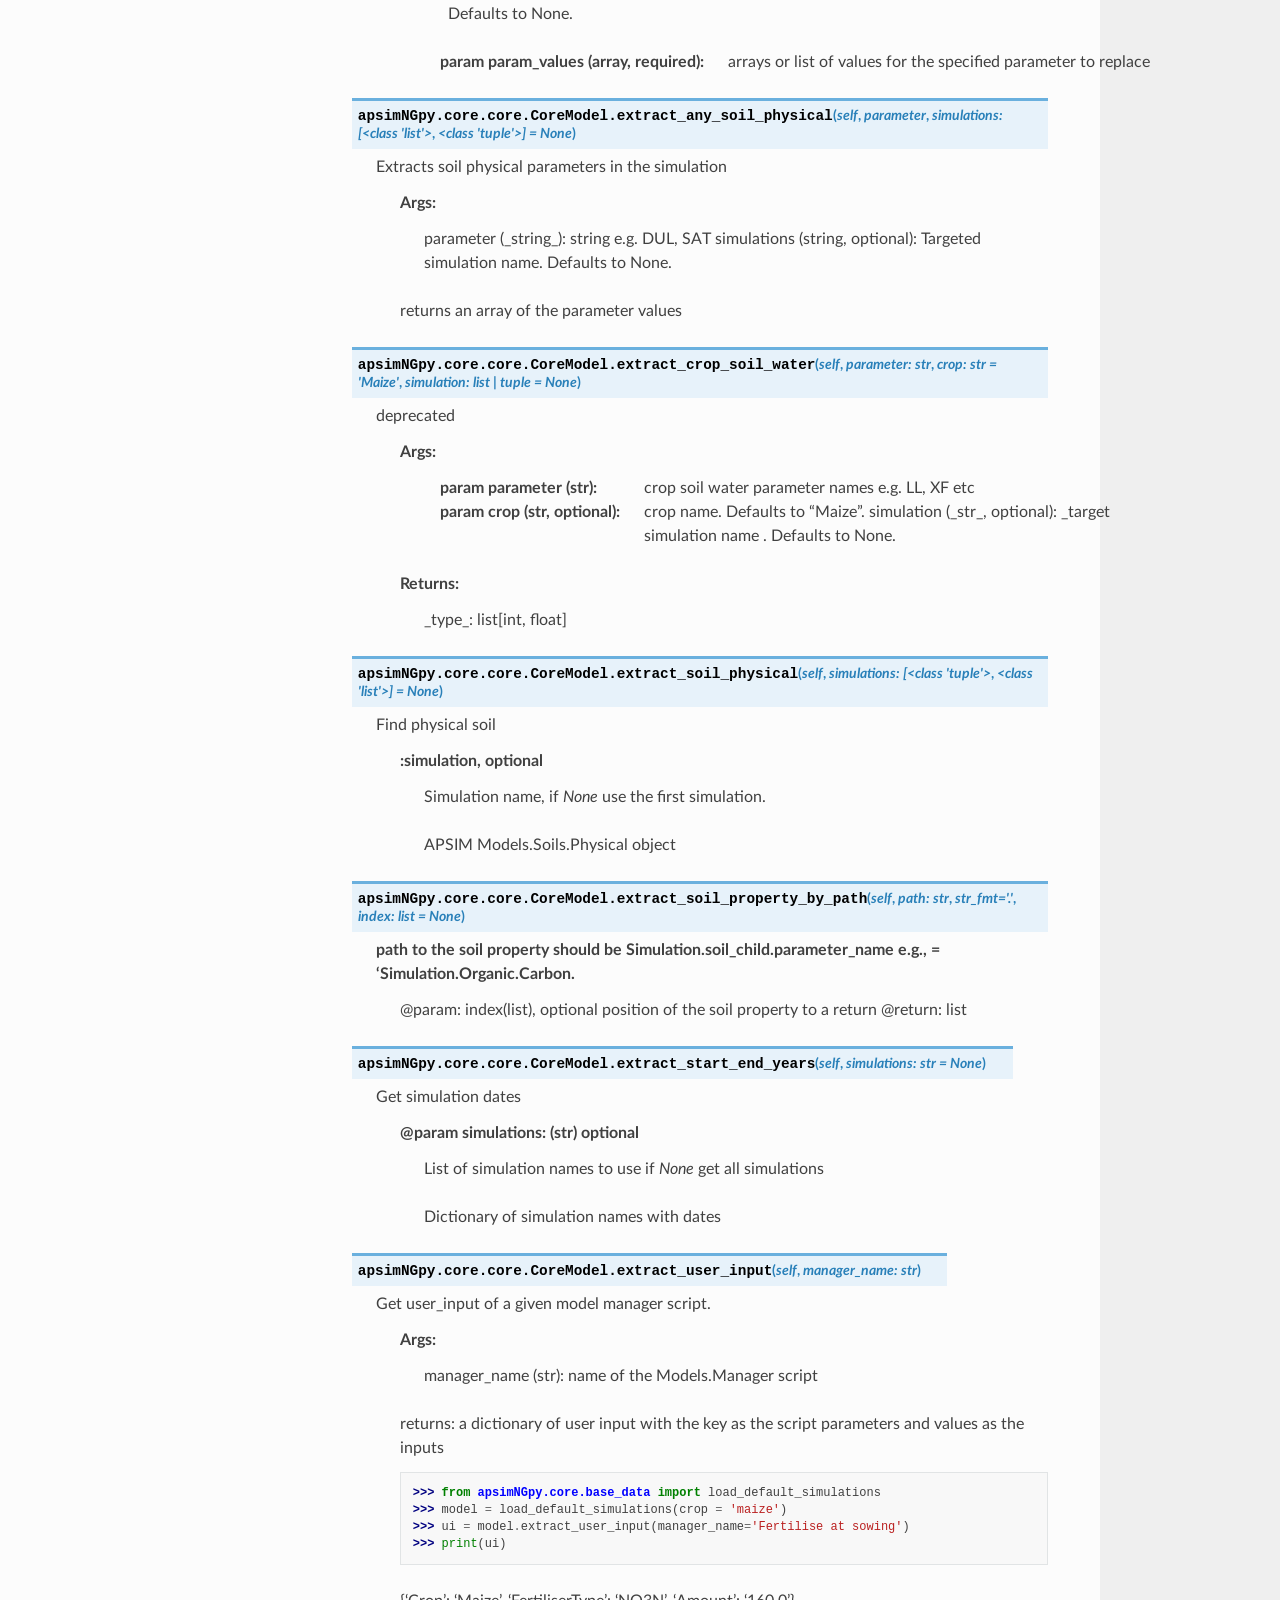
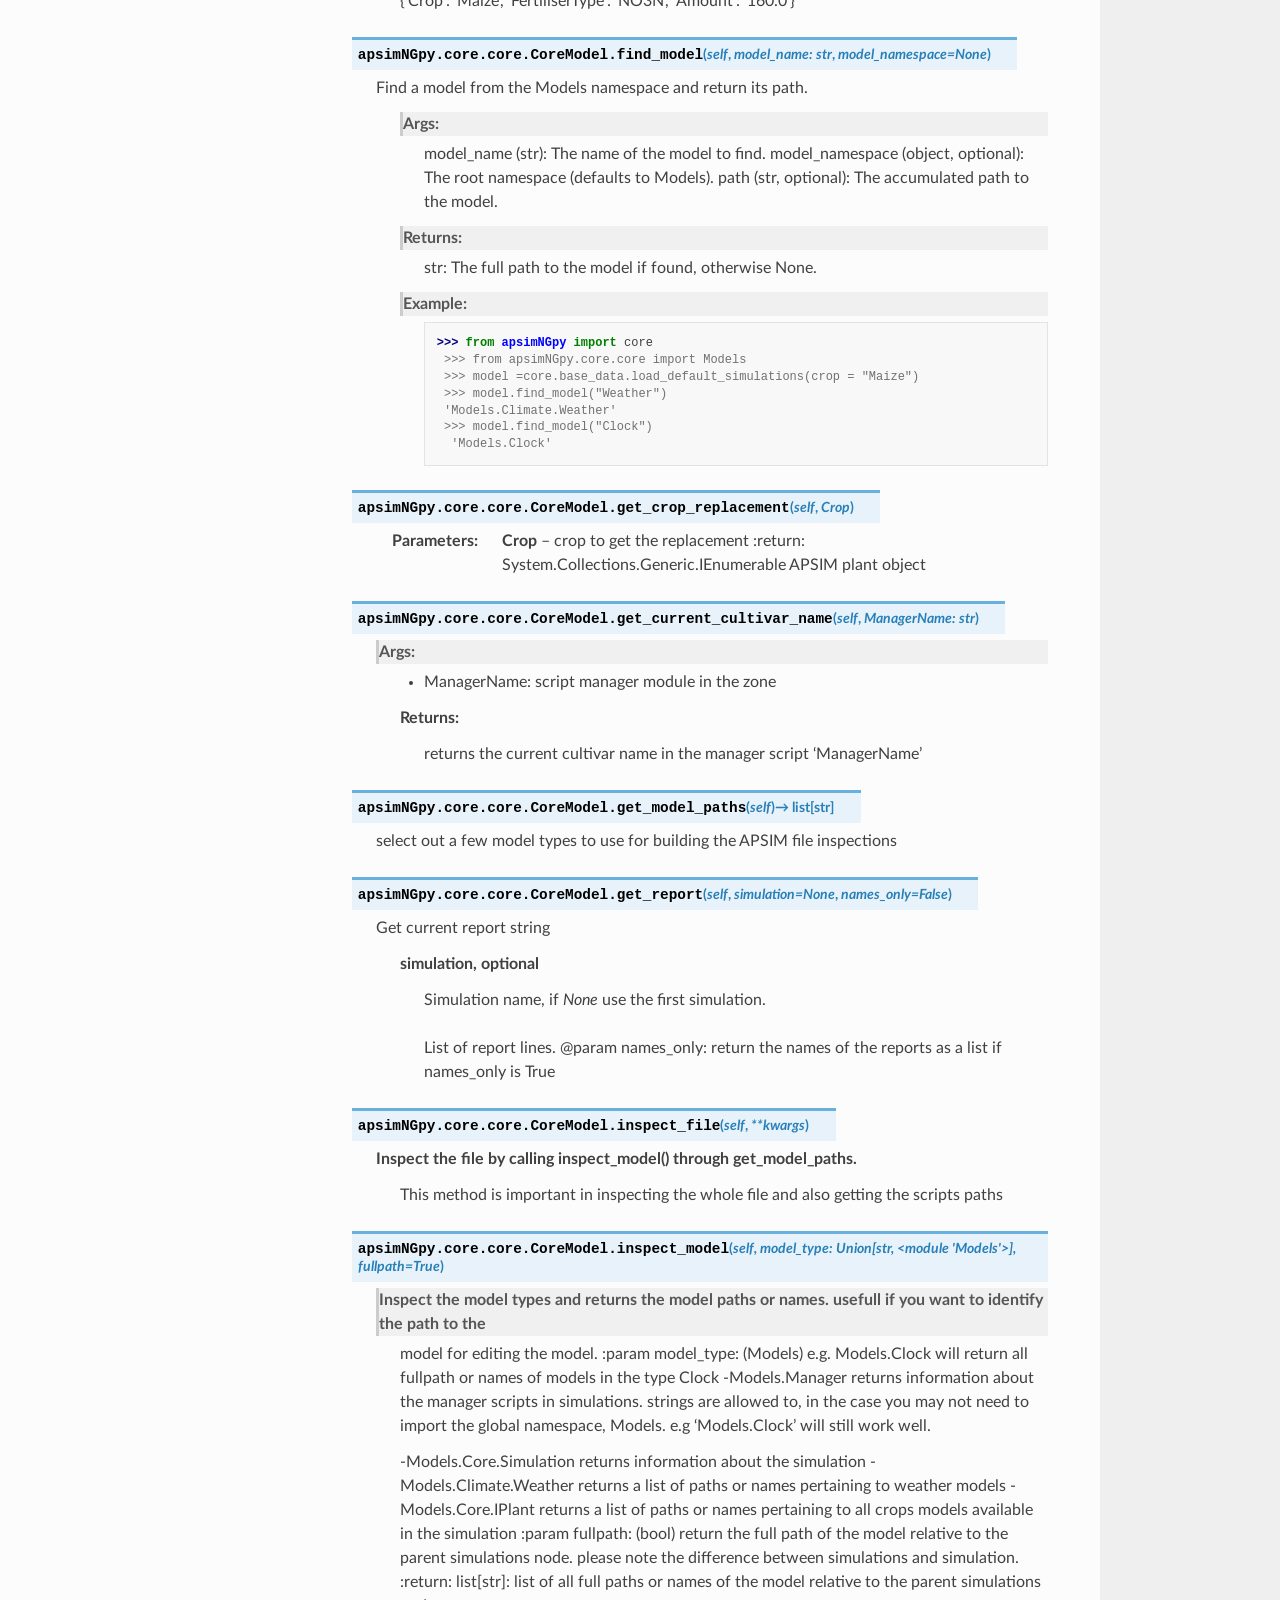
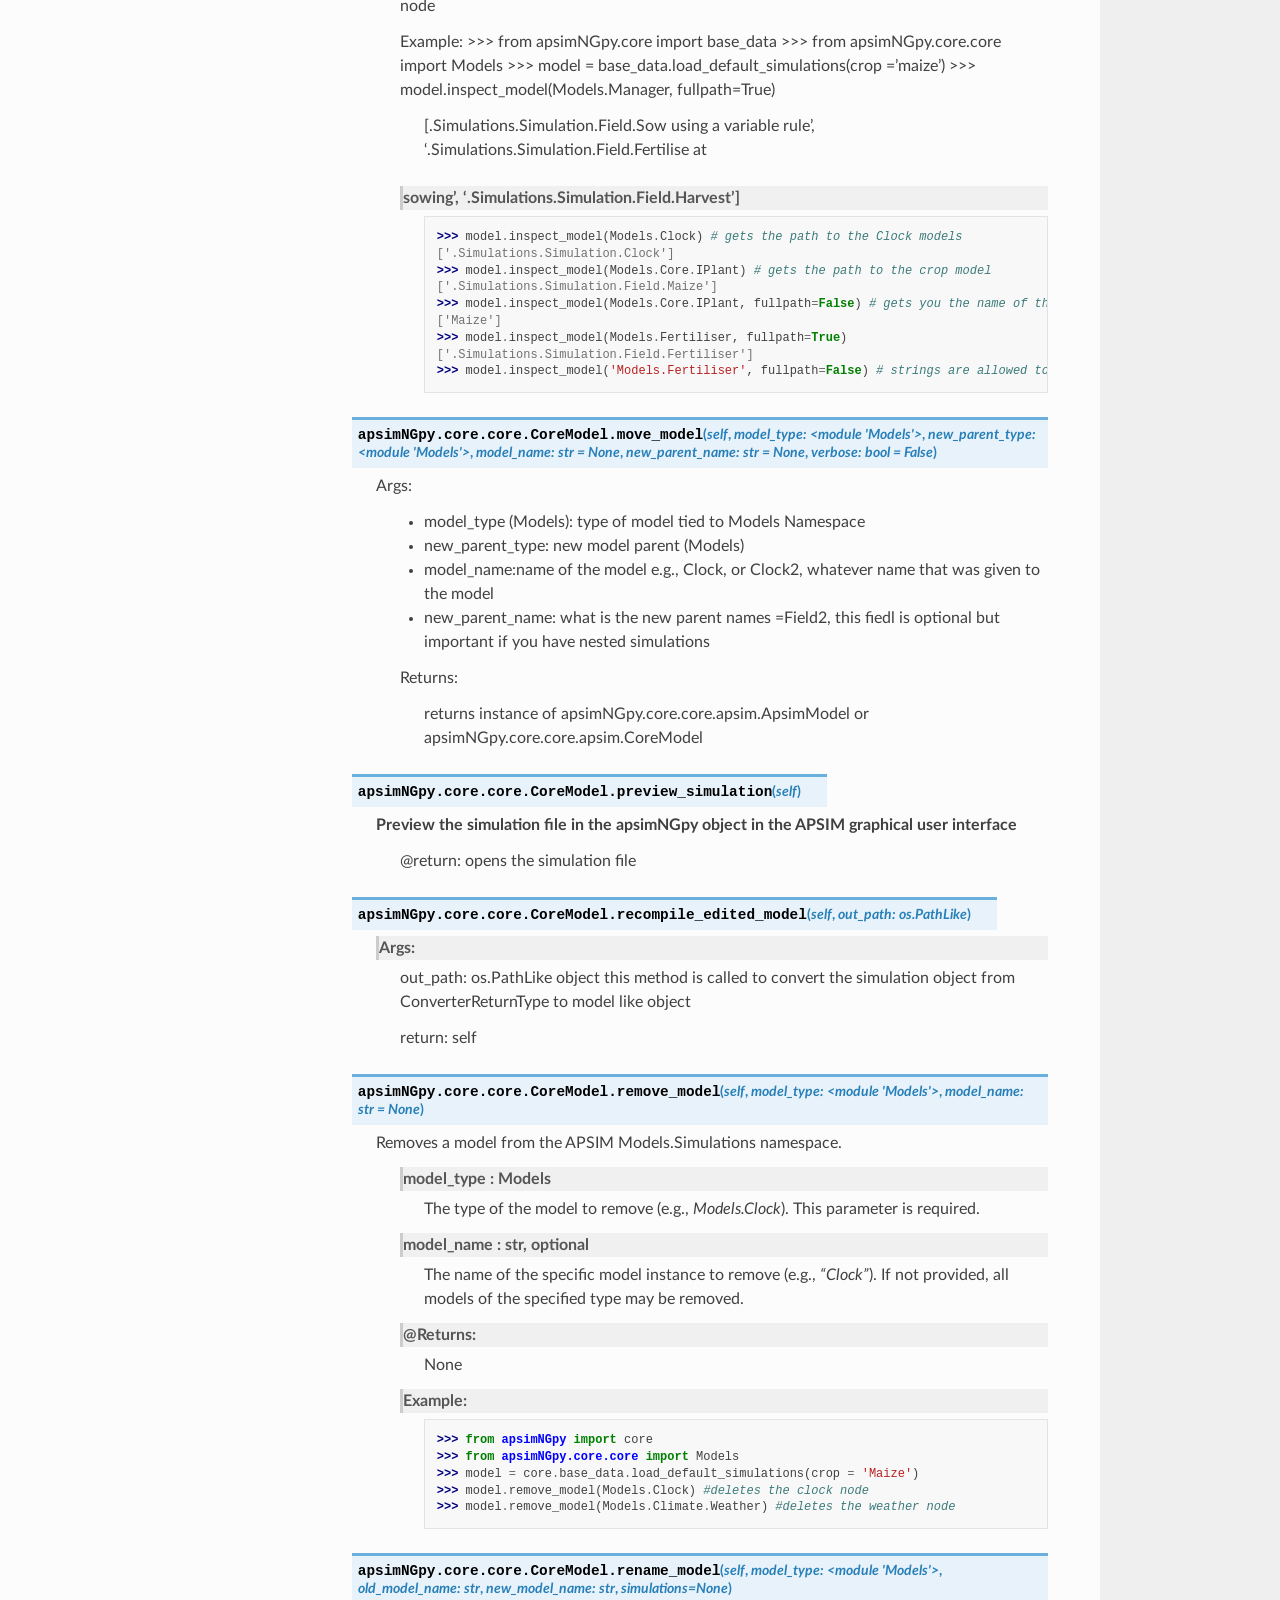
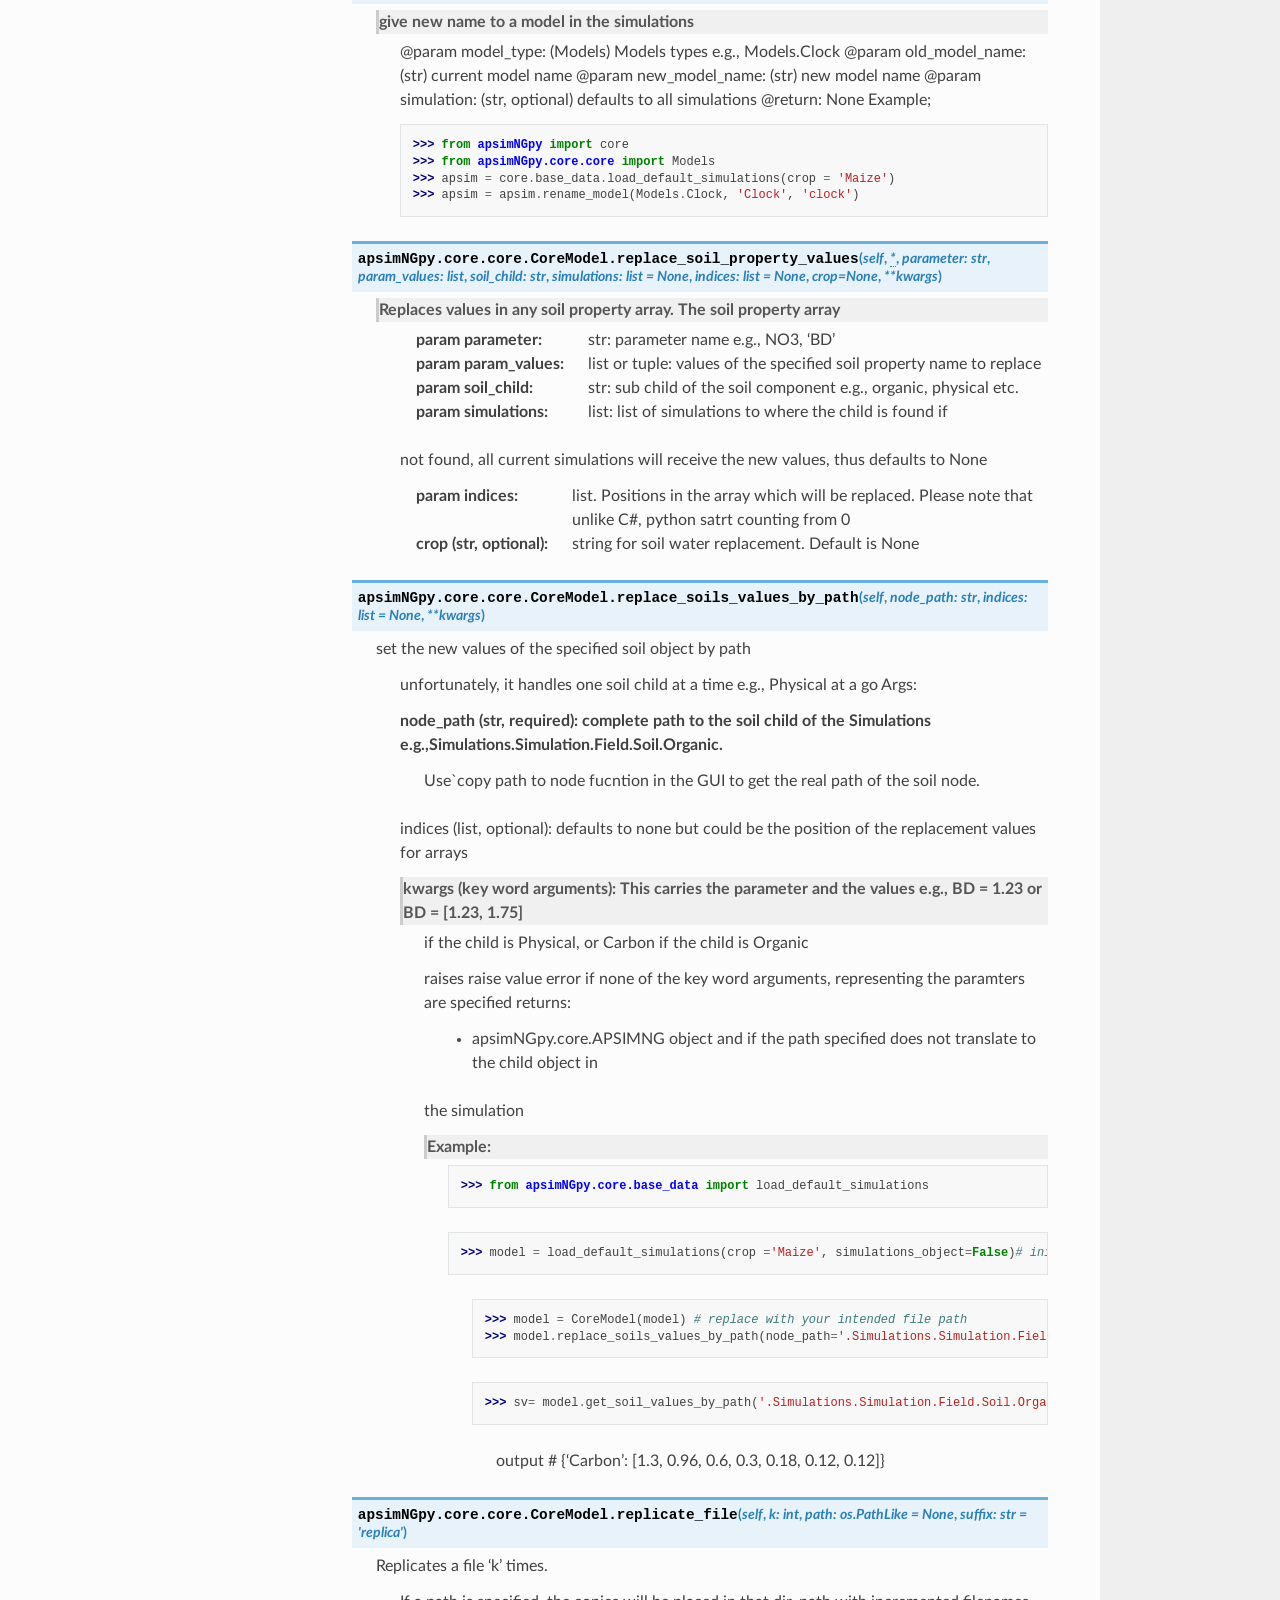
==== commit a15f8567: "deploy: f5f5cfd68c26de7e96c1c5baf7ac66f9039ddaab" ====
--- a/api.html
+++ b/api.html
@@ -67,6 +67,7 @@
 <li class="toctree-l1"><a class="reference internal" href="#coremodel">CoreModel</a><ul>
 <li class="toctree-l2"><a class="reference internal" href="#apsimNGpy.core.core.CoreModel"><code class="docutils literal notranslate"><span class="pre">apsimNGpy.core.core.CoreModel()</span></code></a></li>
 <li class="toctree-l2"><a class="reference internal" href="#apsimNGpy.core.core.CoreModel.add_crop_replacements"><code class="docutils literal notranslate"><span class="pre">apsimNGpy.core.core.CoreModel.add_crop_replacements()</span></code></a></li>
+<li class="toctree-l2"><a class="reference internal" href="#apsimNGpy.core.core.CoreModel.add_db_table"><code class="docutils literal notranslate"><span class="pre">apsimNGpy.core.core.CoreModel.add_db_table()</span></code></a></li>
 <li class="toctree-l2"><a class="reference internal" href="#apsimNGpy.core.core.CoreModel.add_factor"><code class="docutils literal notranslate"><span class="pre">apsimNGpy.core.core.CoreModel.add_factor()</span></code></a></li>
 <li class="toctree-l2"><a class="reference internal" href="#apsimNGpy.core.core.CoreModel.add_model"><code class="docutils literal notranslate"><span class="pre">apsimNGpy.core.core.CoreModel.add_model()</span></code></a></li>
 <li class="toctree-l2"><a class="reference internal" href="#apsimNGpy.core.core.CoreModel.add_report_variable"><code class="docutils literal notranslate"><span class="pre">apsimNGpy.core.core.CoreModel.add_report_variable()</span></code></a></li>
@@ -261,16 +262,15 @@
 <blockquote>
 <div><blockquote>
 <div><p>This method adjusts soil physical and organic parameters based on provided soil tables and applies these
-adjustments to specified simulation models. Optionally, it can adjust the Radiation Use Efficiency (RUE)
-based on a Carbon to Sulfur ratio (CSR) sampled from the provided soil tables.</p>
-<dl class="simple">
-<dt>Parameters:</dt><dd><dl class="field-list simple">
+adjustments to specified simulation models.
+Parameters:</p>
+<blockquote>
+<div><dl class="field-list simple">
 <dt class="field-odd">param soil_tables (list)<span class="colon">:</span></dt>
 <dd class="field-odd"><p>A list containing soil data tables. Expected to contain: see the naming</p>
 </dd>
 </dl>
-</dd>
-</dl>
+</div></blockquote>
 <p>convention in the for APSIM - [0]: DataFrame with physical soil parameters. - [1]: DataFrame with organic
 soil parameters. - [2]: DataFrame with crop-specific soil parameters. - RUE adjustment. - simulation_names (list of str): Names or identifiers for the simulations to
 be updated.s</p>
@@ -297,15 +297,9 @@
 <dl class="py function">
 <dt class="sig sig-object py" id="apsimNGpy.core.apsim.ApsimModel.run_edited_file">
 <span class="sig-prename descclassname"><span class="pre">apsimNGpy.core.apsim.ApsimModel.</span></span><span class="sig-name descname"><span class="pre">run_edited_file</span></span><span class="sig-paren">(</span><em class="sig-param"><span class="n"><span class="pre">self</span></span></em>, <em class="sig-param"><span class="n"><span class="pre">table_name</span></span><span class="o"><span class="pre">=</span></span><span class="default_value"><span class="pre">None</span></span></em><span class="sig-paren">)</span><a class="headerlink" href="#apsimNGpy.core.apsim.ApsimModel.run_edited_file" title="Link to this definition"></a></dt>
-<dd><dl>
-<dt>Run simulations in this subclass if we want to clean the database, we need to</dt><dd><p>spawn the path with one process to avoid os access permission errors</p>
-<blockquote>
-<div><dl class="field-list simple">
-<dt class="field-odd">param table_name (str)<span class="colon">:</span></dt>
-<dd class="field-odd"><p>repot table name in the database</p>
-</dd>
-</dl>
-</div></blockquote>
+<dd><dl class="field-list simple">
+<dt class="field-odd">Parameters<span class="colon">:</span></dt>
+<dd class="field-odd"><p><strong>(</strong><strong>str</strong><strong>)</strong> (<em>table_name</em>) – repot table name in the database</p>
 </dd>
 </dl>
 </dd></dl>
@@ -357,6 +351,9 @@
 </dl>
 <p>When an APSIM file is loaded, it is automatically copied to ensure a fallback to the original file in case of any issues during operations.</p>
 </div></blockquote>
+<p>Starting with version 0.35, accessing default simulations no longer requires the load_default_simulations function from the base_data module.
+Instead, default simulations can now be retrieved directly via the CoreModel attribute or the ApsimModel class by specifying the name of the crop (e.g., “Maize”).
+This means the relevant classes can now accept either a file path or a string representing the crop name.</p>
 </dd></dl>
 
 <dl class="py function">
@@ -383,8 +380,47 @@
 </dd></dl>
 
 <dl class="py function">
+<dt class="sig sig-object py" id="apsimNGpy.core.core.CoreModel.add_db_table">
+<span class="sig-prename descclassname"><span class="pre">apsimNGpy.core.core.CoreModel.</span></span><span class="sig-name descname"><span class="pre">add_db_table</span></span><span class="sig-paren">(</span><em class="sig-param"><span class="n"><span class="pre">self</span></span></em>, <em class="sig-param"><span class="n"><span class="pre">variable_spec</span></span><span class="p"><span class="pre">:</span></span><span class="w"> </span><span class="n"><span class="pre">list</span></span><span class="w"> </span><span class="o"><span class="pre">=</span></span><span class="w"> </span><span class="default_value"><span class="pre">None</span></span></em>, <em class="sig-param"><span class="n"><span class="pre">set_event_names</span></span><span class="p"><span class="pre">:</span></span><span class="w"> </span><span class="n"><span class="pre">list</span></span><span class="w"> </span><span class="o"><span class="pre">=</span></span><span class="w"> </span><span class="default_value"><span class="pre">None</span></span></em>, <em class="sig-param"><span class="n"><span class="pre">rename</span></span><span class="p"><span class="pre">:</span></span><span class="w"> </span><span class="n"><span class="pre">str</span></span><span class="w"> </span><span class="o"><span class="pre">=</span></span><span class="w"> </span><span class="default_value"><span class="pre">'my_table'</span></span></em>, <em class="sig-param"><span class="n"><span class="pre">simulation_name</span></span><span class="p"><span class="pre">:</span></span><span class="w"> </span><span class="n"><span class="pre">str</span><span class="w"> </span><span class="p"><span class="pre">|</span></span><span class="w"> </span><span class="pre">list</span><span class="w"> </span><span class="p"><span class="pre">|</span></span><span class="w"> </span><span class="pre">tuple</span></span><span class="w"> </span><span class="o"><span class="pre">=</span></span><span class="w"> </span><span class="default_value"><span class="pre">None</span></span></em><span class="sig-paren">)</span><a class="headerlink" href="#apsimNGpy.core.core.CoreModel.add_db_table" title="Link to this definition"></a></dt>
+<dd><p>Adds a new data base table, which APSIM calls Report (Models.Report) to the Simulation under a Simulation Zone.</p>
+<blockquote>
+<div><p>This is different from <cite>add_report_variable</cite> in that it creates a new, named report
+table that collects data based on a given list of variables and events.</p>
+<dl class="field-list">
+<dt class="field-odd">Args<span class="colon">:</span></dt>
+<dd class="field-odd"><dl class="simple">
+<dt>variable_spec (list or str): A list of APSIM variable paths to include in the report table.</dt><dd><p>If a string is passed, it will be converted to a list.</p>
+</dd>
+<dt>set_event_names (list or str, optional): A list of APSIM events that trigger the recording of variables.</dt><dd><p>Defaults to [‘[Clock].EndOfYear’] if not provided. other examples include ‘[Clock].StartOfYear’, ‘[Clock].EndOfsimulation’,
+‘[crop_name].Harvesting’ etc.,,</p>
+</dd>
+</dl>
+<p>rename (str): The name of the report table to be added. Defaults to ‘my_table’.</p>
+<dl class="simple">
+<dt>simulation_name (str,tuple, or list, Optional): if specified, the name of the simulation will be searched and will become the parent candidate for the report table.</dt><dd><p>If it is none, all Simulations in the file will be updated with the new db_table</p>
+</dd>
+</dl>
+</dd>
+<dt class="field-even">Raises<span class="colon">:</span></dt>
+<dd class="field-even"><p>ValueError: If no variable_spec is provided.
+RuntimeError: If no Zone is found in the current simulation scope.</p>
+</dd>
+</dl>
+<dl>
+<dt>: Example:</dt><dd><div class="doctest highlight-default notranslate"><div class="highlight"><pre><span></span><span class="gp">&gt;&gt;&gt; </span><span class="kn">from</span> <span class="nn">apsimNGpy</span> <span class="kn">import</span> <span class="n">core</span>
+<span class="gp">&gt;&gt;&gt; </span><span class="n">model</span> <span class="o">=</span> <span class="n">core</span><span class="o">.</span><span class="n">base_data</span><span class="o">.</span><span class="n">load_default_simulations</span><span class="p">(</span><span class="n">crop</span> <span class="o">=</span> <span class="s1">&#39;Maize&#39;</span><span class="p">)</span>
+<span class="gp">&gt;&gt;&gt; </span><span class="n">model</span><span class="o">.</span><span class="n">add_db_table</span><span class="p">(</span><span class="n">variable_spec</span><span class="o">=</span><span class="p">[</span><span class="s1">&#39;[Clock].Today&#39;</span><span class="p">,</span> <span class="s1">&#39;[Soil].Nutrient.TotalC[1]/1000 as SOC1&#39;</span><span class="p">],</span> <span class="n">rename</span><span class="o">=</span><span class="s1">&#39;report2&#39;</span><span class="p">)</span>
+<span class="gp">&gt;&gt;&gt; </span><span class="n">model</span><span class="o">.</span><span class="n">add_db_table</span><span class="p">(</span><span class="n">variable_spec</span><span class="o">=</span><span class="p">[</span><span class="s1">&#39;[Clock].Today&#39;</span><span class="p">,</span> <span class="s1">&#39;[Soil].Nutrient.TotalC[1]/1000 as SOC1&#39;</span><span class="p">,</span> <span class="s1">&#39;[Maize].Grain.Total.Wt*10 as Yield&#39;</span><span class="p">],</span> <span class="n">rename</span><span class="o">=</span><span class="s1">&#39;report2&#39;</span><span class="p">,</span> <span class="n">set_event_names</span><span class="o">=</span><span class="p">[</span><span class="s1">&#39;[Maize].Harvesting&#39;</span><span class="p">,</span><span class="s1">&#39;[Clock].EndOfYear&#39;</span> <span class="p">])</span>
+</pre></div>
+</div>
+</dd>
+</dl>
+</div></blockquote>
+</dd></dl>
+
+<dl class="py function">
 <dt class="sig sig-object py" id="apsimNGpy.core.core.CoreModel.add_factor">
-<span class="sig-prename descclassname"><span class="pre">apsimNGpy.core.core.CoreModel.</span></span><span class="sig-name descname"><span class="pre">add_factor</span></span><span class="sig-paren">(</span><em class="sig-param"><span class="n"><span class="pre">self</span></span></em>, <em class="sig-param"><span class="n"><span class="pre">specification</span></span><span class="p"><span class="pre">:</span></span><span class="w"> </span><span class="n"><span class="pre">str</span></span></em>, <em class="sig-param"><span class="n"><span class="pre">factor_name</span></span><span class="p"><span class="pre">:</span></span><span class="w"> </span><span class="n"><span class="pre">str</span></span></em>, <em class="sig-param"><span class="o"><span class="pre">**</span></span><span class="n"><span class="pre">kwargs</span></span></em><span class="sig-paren">)</span><a class="headerlink" href="#apsimNGpy.core.core.CoreModel.add_factor" title="Link to this definition"></a></dt>
+<span class="sig-prename descclassname"><span class="pre">apsimNGpy.core.core.CoreModel.</span></span><span class="sig-name descname"><span class="pre">add_factor</span></span><span class="sig-paren">(</span><em class="sig-param"><span class="n"><span class="pre">self</span></span></em>, <em class="sig-param"><span class="n"><span class="pre">specification</span></span><span class="p"><span class="pre">:</span></span><span class="w"> </span><span class="n"><span class="pre">str</span></span></em>, <em class="sig-param"><span class="n"><span class="pre">factor_name</span></span><span class="p"><span class="pre">:</span></span><span class="w"> </span><span class="n"><span class="pre">str</span></span><span class="w"> </span><span class="o"><span class="pre">=</span></span><span class="w"> </span><span class="default_value"><span class="pre">None</span></span></em>, <em class="sig-param"><span class="o"><span class="pre">**</span></span><span class="n"><span class="pre">kwargs</span></span></em><span class="sig-paren">)</span><a class="headerlink" href="#apsimNGpy.core.core.CoreModel.add_factor" title="Link to this definition"></a></dt>
 <dd><p>Adds a factor to the created experiment. Thus, this method only works on factorial experiments</p>
 <blockquote>
 <div><p>It could raise a value error if the experiment is not yet created.</p>
@@ -466,18 +502,22 @@
 
 <dl class="py function">
 <dt class="sig sig-object py" id="apsimNGpy.core.core.CoreModel.add_report_variable">
-<span class="sig-prename descclassname"><span class="pre">apsimNGpy.core.core.CoreModel.</span></span><span class="sig-name descname"><span class="pre">add_report_variable</span></span><span class="sig-paren">(</span><em class="sig-param"><span class="n"><span class="pre">self</span></span></em>, <em class="sig-param"><span class="n"><span class="pre">commands</span></span><span class="p"><span class="pre">:</span></span><span class="w"> </span><span class="n"><span class="pre">list</span><span class="w"> </span><span class="p"><span class="pre">|</span></span><span class="w"> </span><span class="pre">str</span><span class="w"> </span><span class="p"><span class="pre">|</span></span><span class="w"> </span><span class="pre">tuple</span></span></em>, <em class="sig-param"><span class="n"><span class="pre">report_name</span></span><span class="p"><span class="pre">:</span></span><span class="w"> </span><span class="n"><span class="pre">str</span></span><span class="w"> </span><span class="o"><span class="pre">=</span></span><span class="w"> </span><span class="default_value"><span class="pre">None</span></span></em><span class="sig-paren">)</span><a class="headerlink" href="#apsimNGpy.core.core.CoreModel.add_report_variable" title="Link to this definition"></a></dt>
+<span class="sig-prename descclassname"><span class="pre">apsimNGpy.core.core.CoreModel.</span></span><span class="sig-name descname"><span class="pre">add_report_variable</span></span><span class="sig-paren">(</span><em class="sig-param"><span class="n"><span class="pre">self</span></span></em>, <em class="sig-param"><span class="n"><span class="pre">variable_spec</span></span><span class="p"><span class="pre">:</span></span><span class="w"> </span><span class="n"><span class="pre">list</span><span class="w"> </span><span class="p"><span class="pre">|</span></span><span class="w"> </span><span class="pre">str</span><span class="w"> </span><span class="p"><span class="pre">|</span></span><span class="w"> </span><span class="pre">tuple</span></span></em>, <em class="sig-param"><span class="n"><span class="pre">report_name</span></span><span class="p"><span class="pre">:</span></span><span class="w"> </span><span class="n"><span class="pre">str</span></span><span class="w"> </span><span class="o"><span class="pre">=</span></span><span class="w"> </span><span class="default_value"><span class="pre">None</span></span></em>, <em class="sig-param"><span class="n"><span class="pre">set_event_names</span></span><span class="p"><span class="pre">:</span></span><span class="w"> </span><span class="n"><span class="pre">str</span><span class="w"> </span><span class="p"><span class="pre">|</span></span><span class="w"> </span><span class="pre">list</span></span><span class="w"> </span><span class="o"><span class="pre">=</span></span><span class="w"> </span><span class="default_value"><span class="pre">None</span></span></em><span class="sig-paren">)</span><a class="headerlink" href="#apsimNGpy.core.core.CoreModel.add_report_variable" title="Link to this definition"></a></dt>
 <dd><p>This adds a report variable to the end of other variables, if you want to change the whole report use change_report</p>
 <blockquote>
 <div><dl class="field-list">
-<dt class="field-odd">param commands<span class="colon">:</span></dt>
+<dt class="field-odd">param variable_spec<span class="colon">:</span></dt>
 <dd class="field-odd"><p>(str, required): list of text commands for the report variables e.g., ‘[Clock].Today as Date’</p>
 </dd>
 <dt class="field-even">param report_name<span class="colon">:</span></dt>
 <dd class="field-even"><p>(str, optional): name of the report variable if not specified the first accessed report object will be altered</p>
 </dd>
-<dt class="field-odd">Returns<span class="colon">:</span></dt>
-<dd class="field-odd"><blockquote>
+<dt class="field-odd">set_event_names (list or str, optional)<span class="colon">:</span></dt>
+<dd class="field-odd"><p>A list of APSIM events that trigger the recording of variables.
+Defaults to [‘[Clock].EndOfYear’] if not provided.</p>
+</dd>
+<dt class="field-even">Returns<span class="colon">:</span></dt>
+<dd class="field-even"><blockquote>
 <div><p>returns instance of apsimNGpy.core.core.apsim.ApsimModel or apsimNGpy.core.core.apsim.CoreModel</p>
 </div></blockquote>
 <p>raises an erros if a report is not found</p>
@@ -486,7 +526,7 @@
 <p>Example:
 &gt;&gt;&gt; from apsimNGpy import core
 &gt;&gt;&gt; model = core.base_data.load_default_simulations()
-&gt;&gt;&gt; model.add_report_variable(commands = ‘[Clock].Today as Date’, report_name = ‘Report’)</p>
+&gt;&gt;&gt; model.add_report_variable(variable_spec = ‘[Clock].Today as Date’, report_name = ‘Report’)</p>
 </div></blockquote>
 </dd></dl>
 
@@ -584,7 +624,7 @@
 <dl class="py function">
 <dt class="sig sig-object py" id="apsimNGpy.core.core.CoreModel.configs">
 <span class="sig-prename descclassname"><span class="pre">apsimNGpy.core.core.CoreModel.</span></span><span class="sig-name descname"><span class="pre">configs</span></span><span class="sig-paren">(</span><em class="sig-param"><span class="n"><span class="pre">self</span></span></em><span class="sig-paren">)</span><a class="headerlink" href="#apsimNGpy.core.core.CoreModel.configs" title="Link to this definition"></a></dt>
-<dd><p>records activities that have been done on the model including changes to the file</p>
+<dd><p>records activities or modifications to the model including changes to the file</p>
 </dd></dl>
 
 <dl class="py function">
@@ -624,7 +664,7 @@
 <div><ul class="simple">
 <li><p>CultivarName (str, required): Name of the cultivar (e.g., ‘laila’).</p></li>
 <li><dl class="simple">
-<dt>commands (str, required): A strings representing the parameter paths to be edited.</dt><dd><p>Example: (‘[Grain].MaximumGrainsPerCob.FixedValue’, ‘[Phenology].GrainFilling.Target.FixedValue’)</p>
+<dt>variable_spec (str, required): A strings representing the parameter paths to be edited.</dt><dd><p>Example: (‘[Grain].MaximumGrainsPerCob.FixedValue’, ‘[Phenology].GrainFilling.Target.FixedValue’)</p>
 </dd>
 </dl>
 </li>
@@ -847,7 +887,7 @@
 
 <dl class="py function">
 <dt class="sig sig-object py" id="apsimNGpy.core.core.CoreModel.inspect_file">
-<span class="sig-prename descclassname"><span class="pre">apsimNGpy.core.core.CoreModel.</span></span><span class="sig-name descname"><span class="pre">inspect_file</span></span><span class="sig-paren">(</span><em class="sig-param"><span class="n"><span class="pre">self</span></span></em>, <em class="sig-param"><span class="n"><span class="pre">indent</span></span><span class="o"><span class="pre">=</span></span><span class="default_value"><span class="pre">0</span></span></em>, <em class="sig-param"><span class="n"><span class="pre">display_full_path</span></span><span class="o"><span class="pre">=</span></span><span class="default_value"><span class="pre">True</span></span></em><span class="sig-paren">)</span><a class="headerlink" href="#apsimNGpy.core.core.CoreModel.inspect_file" title="Link to this definition"></a></dt>
+<span class="sig-prename descclassname"><span class="pre">apsimNGpy.core.core.CoreModel.</span></span><span class="sig-name descname"><span class="pre">inspect_file</span></span><span class="sig-paren">(</span><em class="sig-param"><span class="n"><span class="pre">self</span></span></em>, <em class="sig-param"><span class="o"><span class="pre">**</span></span><span class="n"><span class="pre">kwargs</span></span></em><span class="sig-paren">)</span><a class="headerlink" href="#apsimNGpy.core.core.CoreModel.inspect_file" title="Link to this definition"></a></dt>
 <dd><dl class="simple">
 <dt>Inspect the file by calling inspect_model() through get_model_paths.</dt><dd><p>This method is important in inspecting the whole file and also getting the scripts paths</p>
 </dd>
@@ -957,11 +997,12 @@
 
 <dl class="py function">
 <dt class="sig sig-object py" id="apsimNGpy.core.core.CoreModel.rename_model">
-<span class="sig-prename descclassname"><span class="pre">apsimNGpy.core.core.CoreModel.</span></span><span class="sig-name descname"><span class="pre">rename_model</span></span><span class="sig-paren">(</span><em class="sig-param"><span class="n"><span class="pre">self</span></span></em>, <em class="sig-param"><span class="n"><span class="pre">model_type:</span> <span class="pre">&lt;module</span> <span class="pre">'Models'&gt;</span></span></em>, <em class="sig-param"><span class="n"><span class="pre">old_model_name:</span> <span class="pre">str</span></span></em>, <em class="sig-param"><span class="n"><span class="pre">new_model_name:</span> <span class="pre">str</span></span></em><span class="sig-paren">)</span><a class="headerlink" href="#apsimNGpy.core.core.CoreModel.rename_model" title="Link to this definition"></a></dt>
+<span class="sig-prename descclassname"><span class="pre">apsimNGpy.core.core.CoreModel.</span></span><span class="sig-name descname"><span class="pre">rename_model</span></span><span class="sig-paren">(</span><em class="sig-param"><span class="n"><span class="pre">self</span></span></em>, <em class="sig-param"><span class="n"><span class="pre">model_type:</span> <span class="pre">&lt;module</span> <span class="pre">'Models'&gt;</span></span></em>, <em class="sig-param"><span class="n"><span class="pre">old_model_name:</span> <span class="pre">str</span></span></em>, <em class="sig-param"><span class="n"><span class="pre">new_model_name:</span> <span class="pre">str</span></span></em>, <em class="sig-param"><span class="n"><span class="pre">simulations=None</span></span></em><span class="sig-paren">)</span><a class="headerlink" href="#apsimNGpy.core.core.CoreModel.rename_model" title="Link to this definition"></a></dt>
 <dd><dl>
 <dt>give new name to a model in the simulations</dt><dd><p>&#64;param model_type: (Models) Models types e.g., Models.Clock
 &#64;param old_model_name: (str) current model name
 &#64;param new_model_name: (str) new model name
+&#64;param simulation: (str, optional) defaults to all simulations
 &#64;return: None
 Example;</p>
 <div class="doctest highlight-default notranslate"><div class="highlight"><pre><span></span><span class="gp">&gt;&gt;&gt; </span><span class="kn">from</span> <span class="nn">apsimNGpy</span> <span class="kn">import</span> <span class="n">core</span>
@@ -1098,38 +1139,33 @@
 
 <dl class="py function">
 <dt class="sig sig-object py" id="apsimNGpy.core.core.CoreModel.run">
-<span class="sig-prename descclassname"><span class="pre">apsimNGpy.core.core.CoreModel.</span></span><span class="sig-name descname"><span class="pre">run</span></span><span class="sig-paren">(</span><em class="sig-param"><span class="n"><span class="pre">self</span></span></em>, <em class="sig-param"><span class="n"><span class="pre">report_name</span></span><span class="p"><span class="pre">:</span></span><span class="w"> </span><span class="n"><span class="pre">tuple</span><span class="w"> </span><span class="p"><span class="pre">|</span></span><span class="w"> </span><span class="pre">list</span><span class="w"> </span><span class="p"><span class="pre">|</span></span><span class="w"> </span><span class="pre">str</span></span><span class="w"> </span><span class="o"><span class="pre">=</span></span><span class="w"> </span><span class="default_value"><span class="pre">None</span></span></em>, <em class="sig-param"><span class="n"><span class="pre">simulations</span></span><span class="p"><span class="pre">:</span></span><span class="w"> </span><span class="n"><span class="pre">tuple</span><span class="w"> </span><span class="p"><span class="pre">|</span></span><span class="w"> </span><span class="pre">list</span></span><span class="w"> </span><span class="o"><span class="pre">=</span></span><span class="w"> </span><span class="default_value"><span class="pre">None</span></span></em>, <em class="sig-param"><span class="n"><span class="pre">clean_up</span></span><span class="p"><span class="pre">:</span></span><span class="w"> </span><span class="n"><span class="pre">bool</span></span><span class="w"> </span><span class="o"><span class="pre">=</span></span><span class="w"> </span><span class="default_value"><span class="pre">False</span></span></em>, <em class="sig-param"><span class="n"><span class="pre">verbose</span></span><span class="o"><span class="pre">=</span></span><span class="default_value"><span class="pre">False</span></span></em>, <em class="sig-param"><span class="o"><span class="pre">**</span></span><span class="n"><span class="pre">kwargs</span></span></em><span class="sig-paren">)</span> <span class="sig-return"><span class="sig-return-icon">&#x2192;</span> <span class="sig-return-typehint"><span class="s"><span class="pre">'CoreModel'</span></span></span></span><a class="headerlink" href="#apsimNGpy.core.core.CoreModel.run" title="Link to this definition"></a></dt>
-<dd><p>Run apsim model in the simulations</p>
+<span class="sig-prename descclassname"><span class="pre">apsimNGpy.core.core.CoreModel.</span></span><span class="sig-name descname"><span class="pre">run</span></span><span class="sig-paren">(</span><em class="sig-param"><span class="n"><span class="pre">self</span></span></em>, <em class="sig-param"><span class="n"><span class="pre">report_name</span></span><span class="p"><span class="pre">:</span></span><span class="w"> </span><span class="n"><span class="pre">tuple</span><span class="w"> </span><span class="p"><span class="pre">|</span></span><span class="w"> </span><span class="pre">list</span><span class="w"> </span><span class="p"><span class="pre">|</span></span><span class="w"> </span><span class="pre">str</span></span><span class="w"> </span><span class="o"><span class="pre">=</span></span><span class="w"> </span><span class="default_value"><span class="pre">None</span></span></em>, <em class="sig-param"><span class="n"><span class="pre">simulations</span></span><span class="p"><span class="pre">:</span></span><span class="w"> </span><span class="n"><span class="pre">tuple</span><span class="w"> </span><span class="p"><span class="pre">|</span></span><span class="w"> </span><span class="pre">list</span></span><span class="w"> </span><span class="o"><span class="pre">=</span></span><span class="w"> </span><span class="default_value"><span class="pre">None</span></span></em>, <em class="sig-param"><span class="n"><span class="pre">clean_up</span></span><span class="p"><span class="pre">:</span></span><span class="w"> </span><span class="n"><span class="pre">bool</span></span><span class="w"> </span><span class="o"><span class="pre">=</span></span><span class="w"> </span><span class="default_value"><span class="pre">False</span></span></em>, <em class="sig-param"><span class="n"><span class="pre">verbose</span></span><span class="p"><span class="pre">:</span></span><span class="w"> </span><span class="n"><span class="pre">bool</span></span><span class="w"> </span><span class="o"><span class="pre">=</span></span><span class="w"> </span><span class="default_value"><span class="pre">False</span></span></em>, <em class="sig-param"><span class="o"><span class="pre">**</span></span><span class="n"><span class="pre">kwargs</span></span></em><span class="sig-paren">)</span> <span class="sig-return"><span class="sig-return-icon">&#x2192;</span> <span class="sig-return-typehint"><span class="s"><span class="pre">'CoreModel'</span></span></span></span><a class="headerlink" href="#apsimNGpy.core.core.CoreModel.run" title="Link to this definition"></a></dt>
+<dd><p>Run APSIM model simulations.</p>
 <blockquote>
 <div><blockquote>
-<div><dl class="field-list simple">
-<dt class="field-odd">param report_name<span class="colon">:</span></dt>
-<dd class="field-odd"><p>(iterable, str). defaults to APSIM defaults Report Name if not specified,</p>
-</dd>
-</dl>
-</div></blockquote>
-<dl class="option-list">
-<dt><kbd><span class="option">--Notes</span></kbd></dt>
-<dd><p>if <cite>report_name</cite> is iterable, all tables are read and aggregated not one data frame, returned one pandas data frame
-if <cite>report_name</cite> is nOne we run but do not collect the results from the data base
-if report name is string e.g.,  report a panda data frame is returned</p>
+<div><dl class="simple">
+<dt>report_name<span class="classifier">Union[tuple, list, str], optional</span></dt><dd><p>Defaults to APSIM default Report Name if not specified.
+- If iterable, all report tables are read and aggregated into one DataFrame.
+- If None, runs without collecting database results.
+- If str, a single DataFrame is returned.</p>
+</dd>
+<dt>simulations<span class="classifier">Union[tuple, list], optional</span></dt><dd><p>List of simulation names to run. If None, runs all simulations.</p>
+</dd>
+<dt>clean_up<span class="classifier">bool, optional</span></dt><dd><p>If True, removes existing database before running.</p>
+</dd>
+<dt>verbose<span class="classifier">bool, optional</span></dt><dd><p>If True, enables verbose output for debugging. The method continues with debugging info anyway if the run was unsuccessful</p>
+</dd>
+<dt>kwargs<span class="classifier">dict</span></dt><dd><p>Additional keyword arguments, e.g., to_csv=True</p>
 </dd>
 </dl>
 <dl class="simple">
-<dt>simulations (__list_), optional</dt><dd><p>List of simulation names to run, if <cite>None</cite> runs all simulations, by default <cite>None</cite>.</p>
-</dd>
-<dt>:param clean (_-<a href="#id8"><span class="problematic" id="id9">boolean_</span></a>), optional</dt><dd><p>If <cite>True</cite> remove an existing database for the file before running, deafults to False`</p>
-</dd>
-</dl>
-<dl class="field-list simple">
-<dt class="field-odd">param multithread<span class="colon">:</span></dt>
-<dd class="field-odd"><p>bool
-If <cite>True</cite> APSIM uses multiple threads, by default, <cite>True</cite>
-:param simulations:</p>
-</dd>
-</dl>
+<dt>CoreModel</dt><dd><p>Instance of the class CoreModel.</p>
+</dd>
+</dl>
+</div></blockquote>
 <dl class="simple">
-<dt>returns</dt><dd><p>instance of the class CoreModel</p>
+<dt>RuntimeError</dt><dd><p>Raised if the APSIM run is unsuccessful. Common causes include missing meteorological files,
+mismatched simulation start dates with weather data, or other configuration issues.</p>
 </dd>
 </dl>
 </div></blockquote>
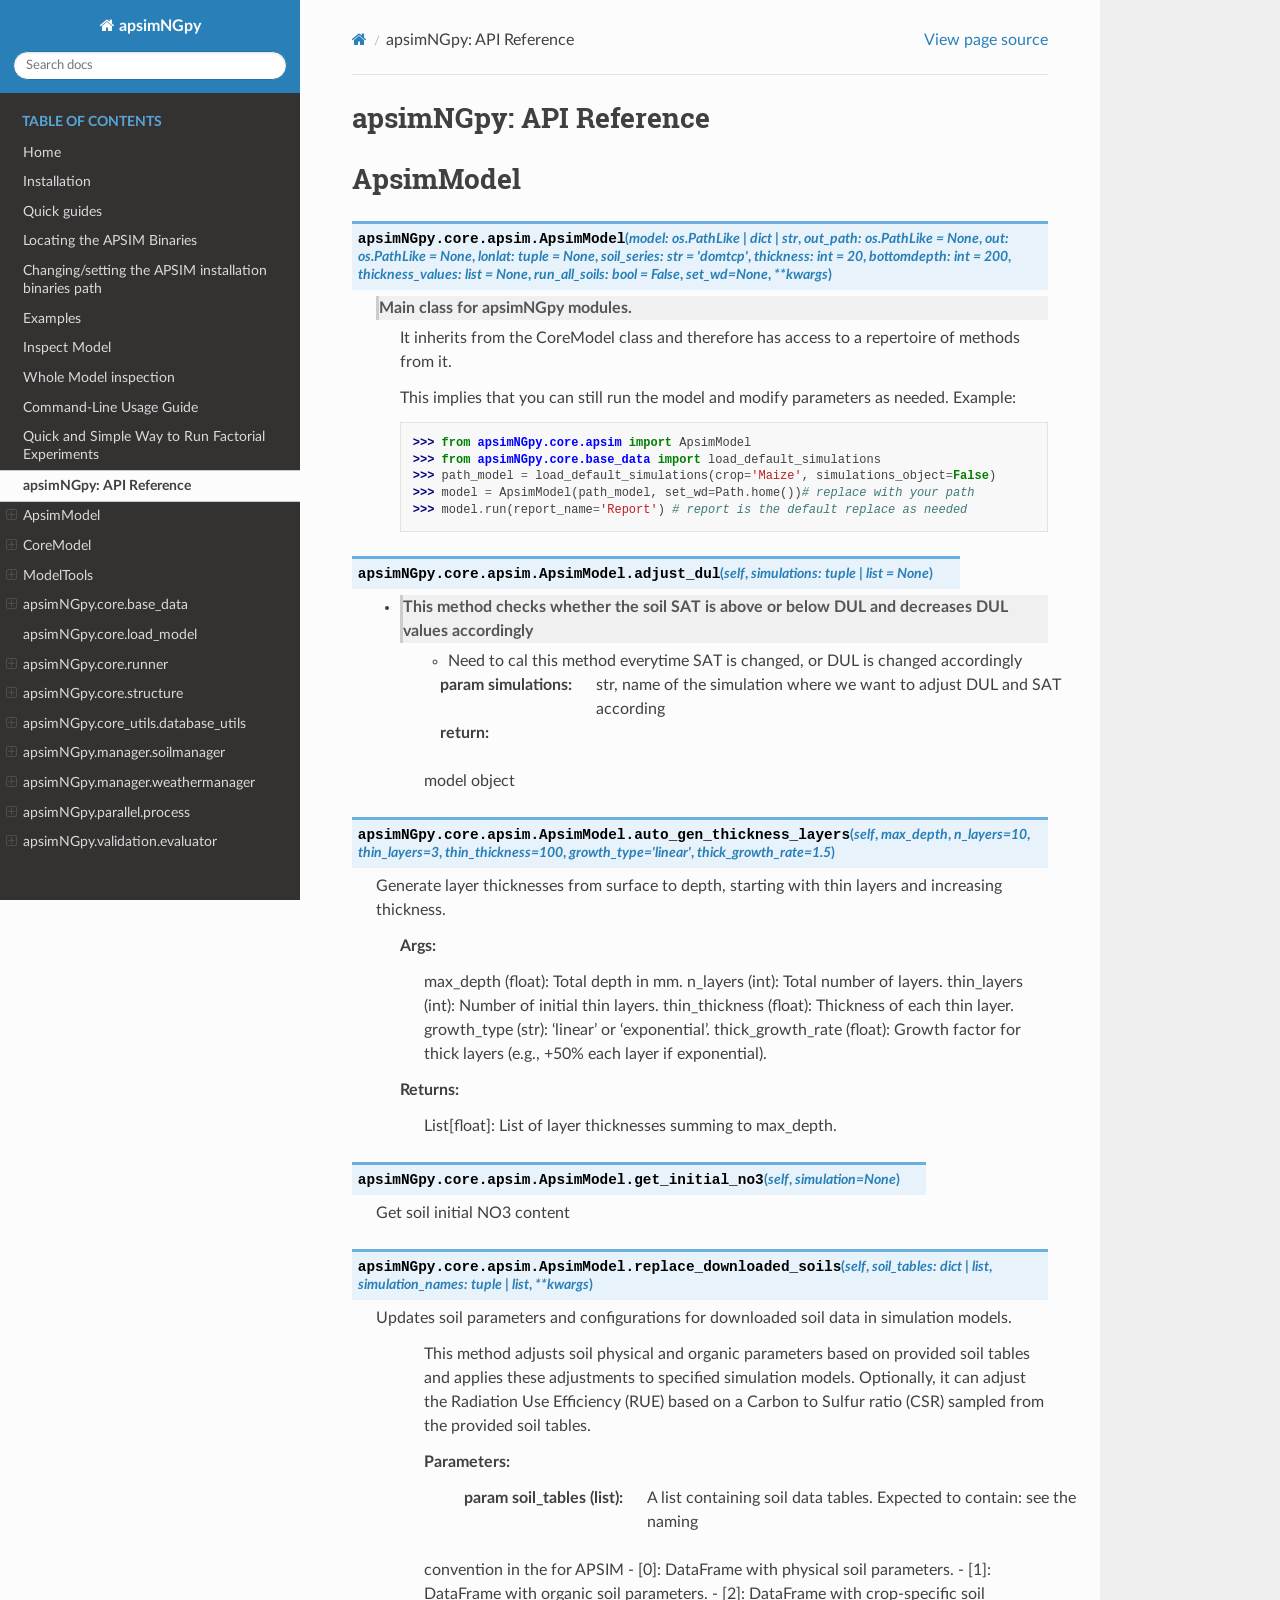
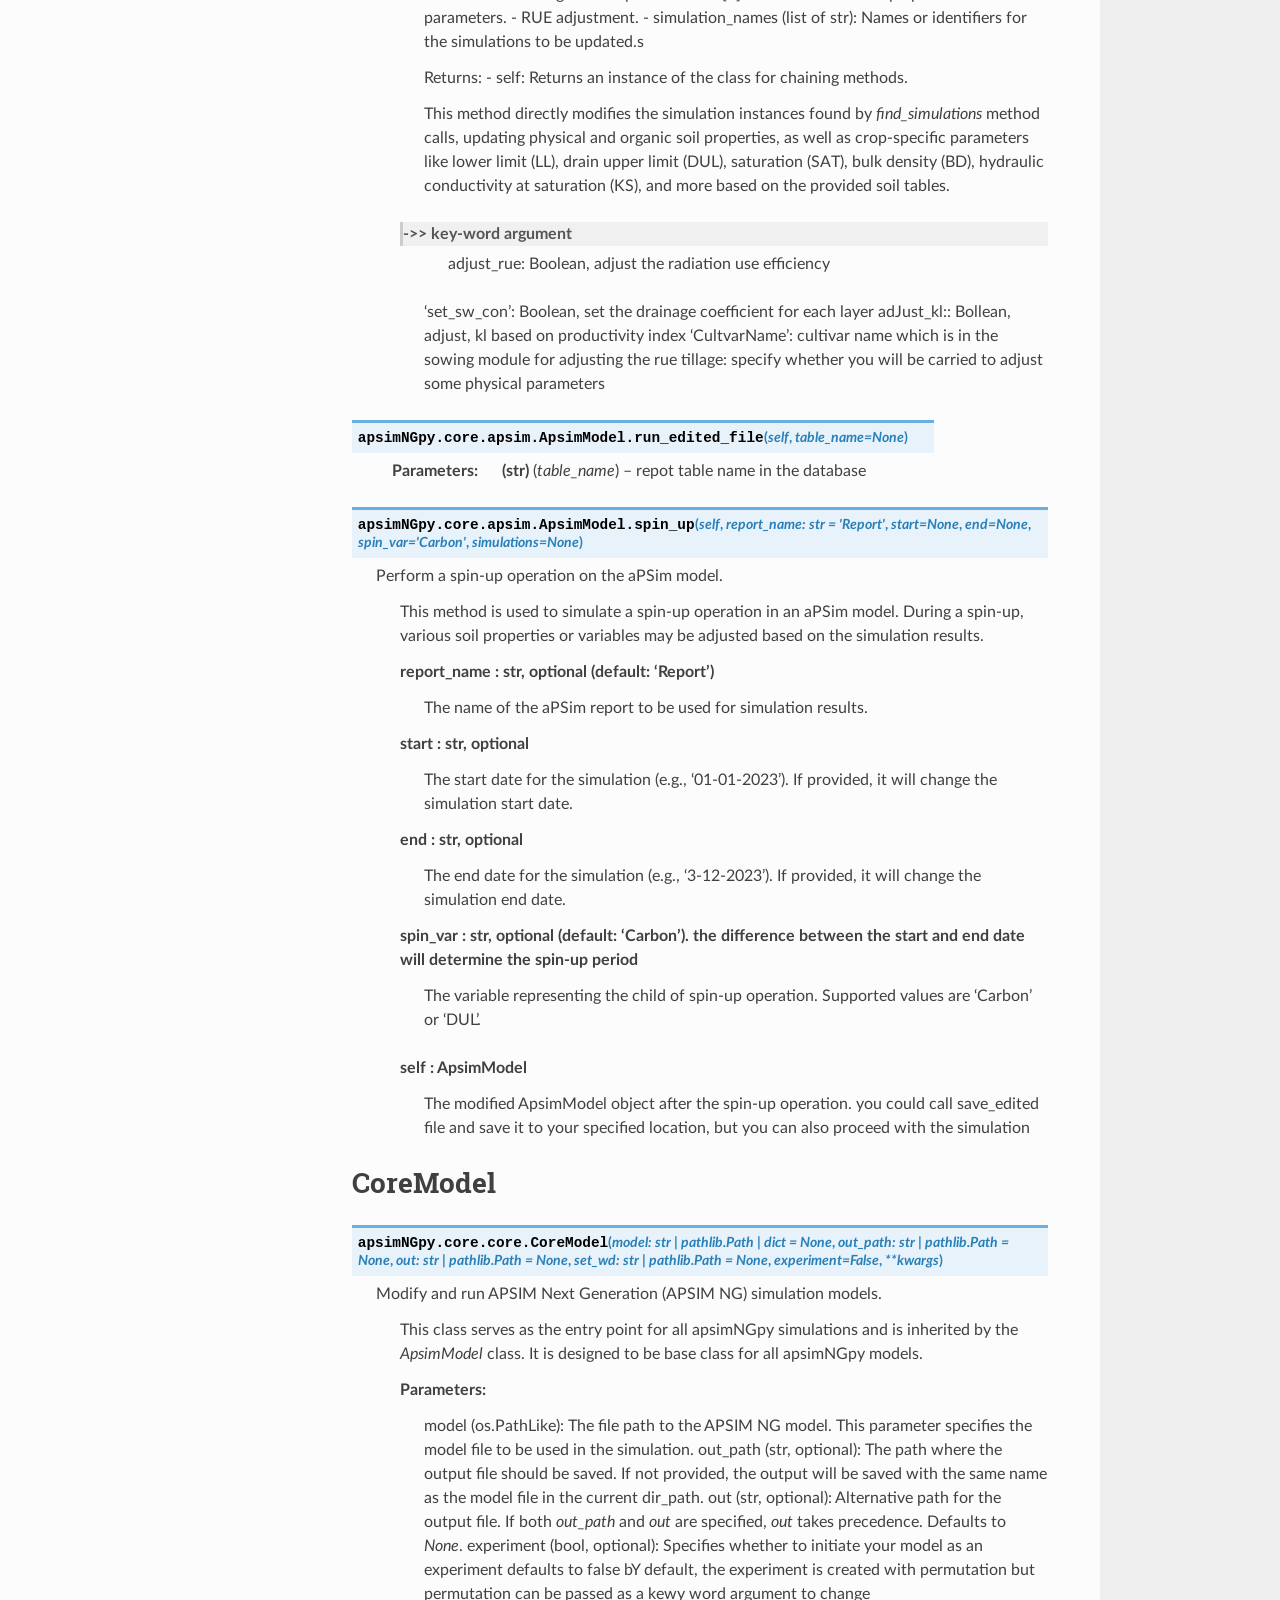
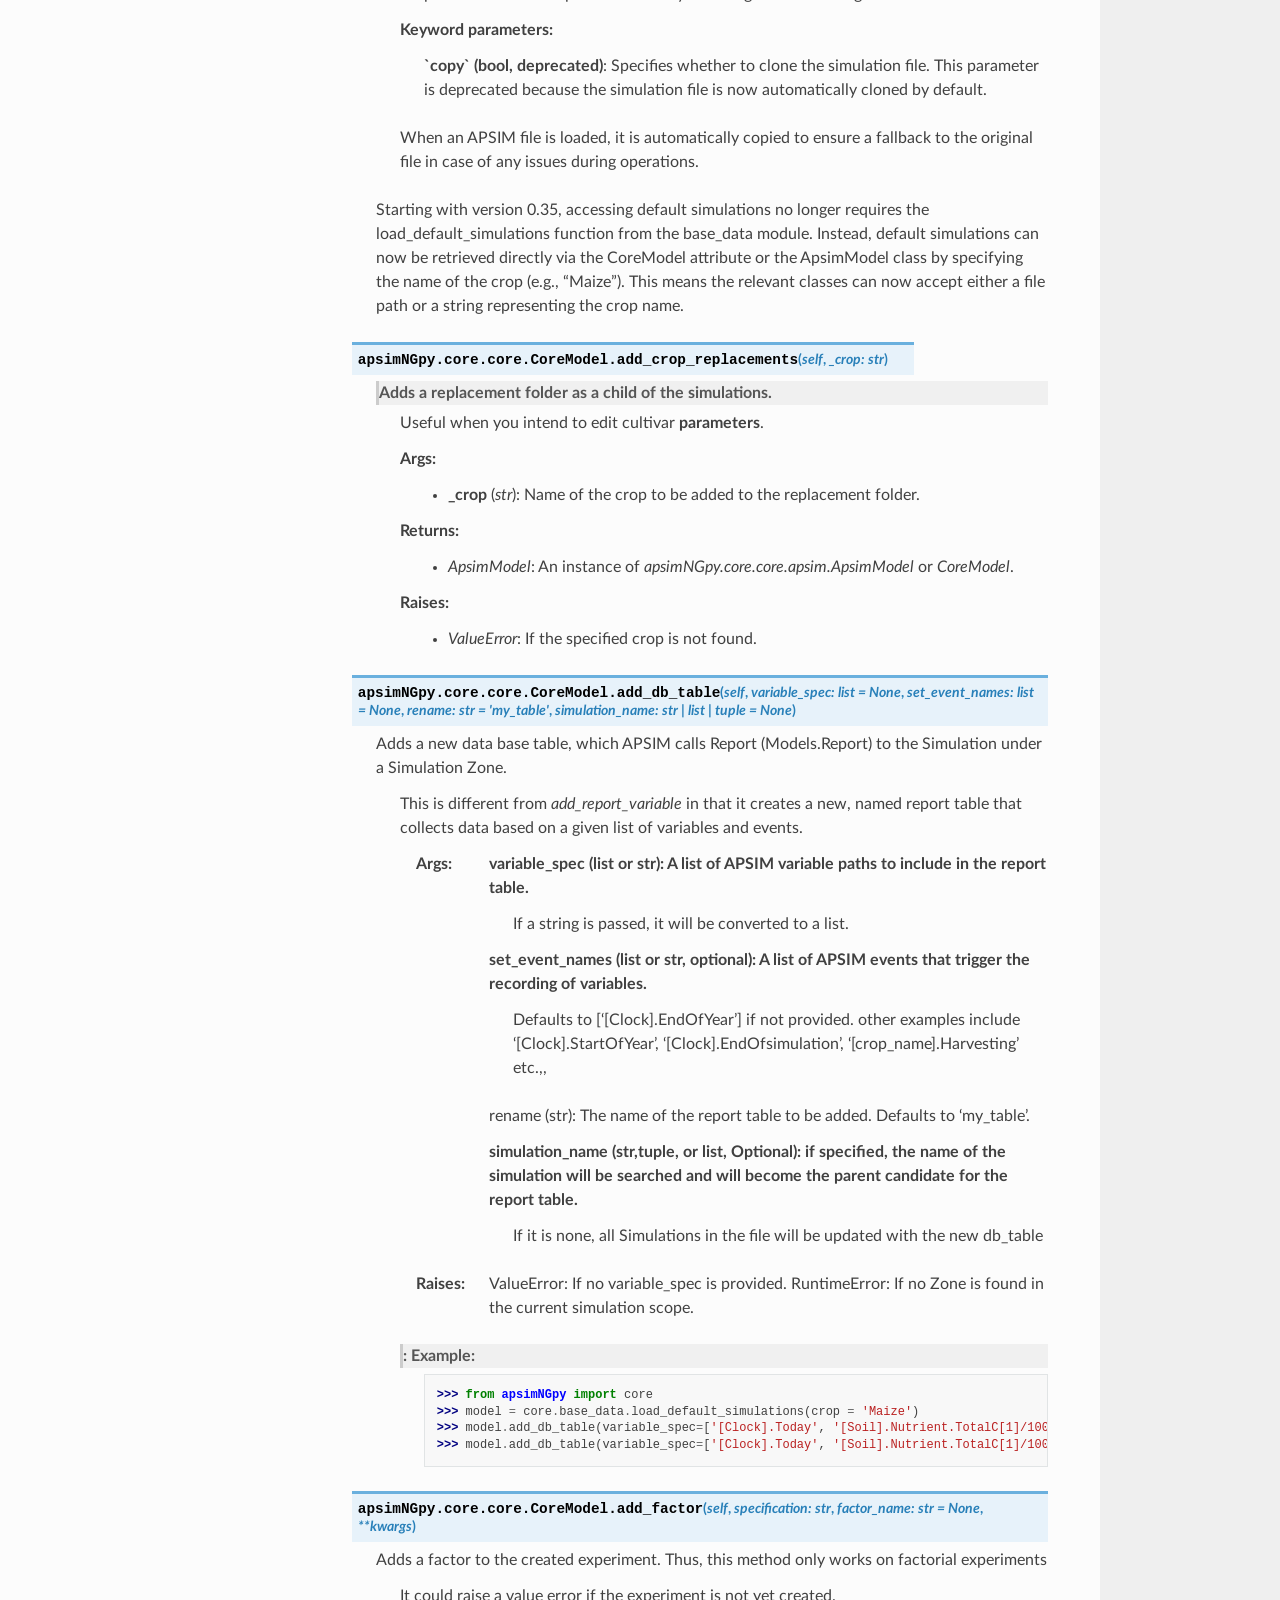
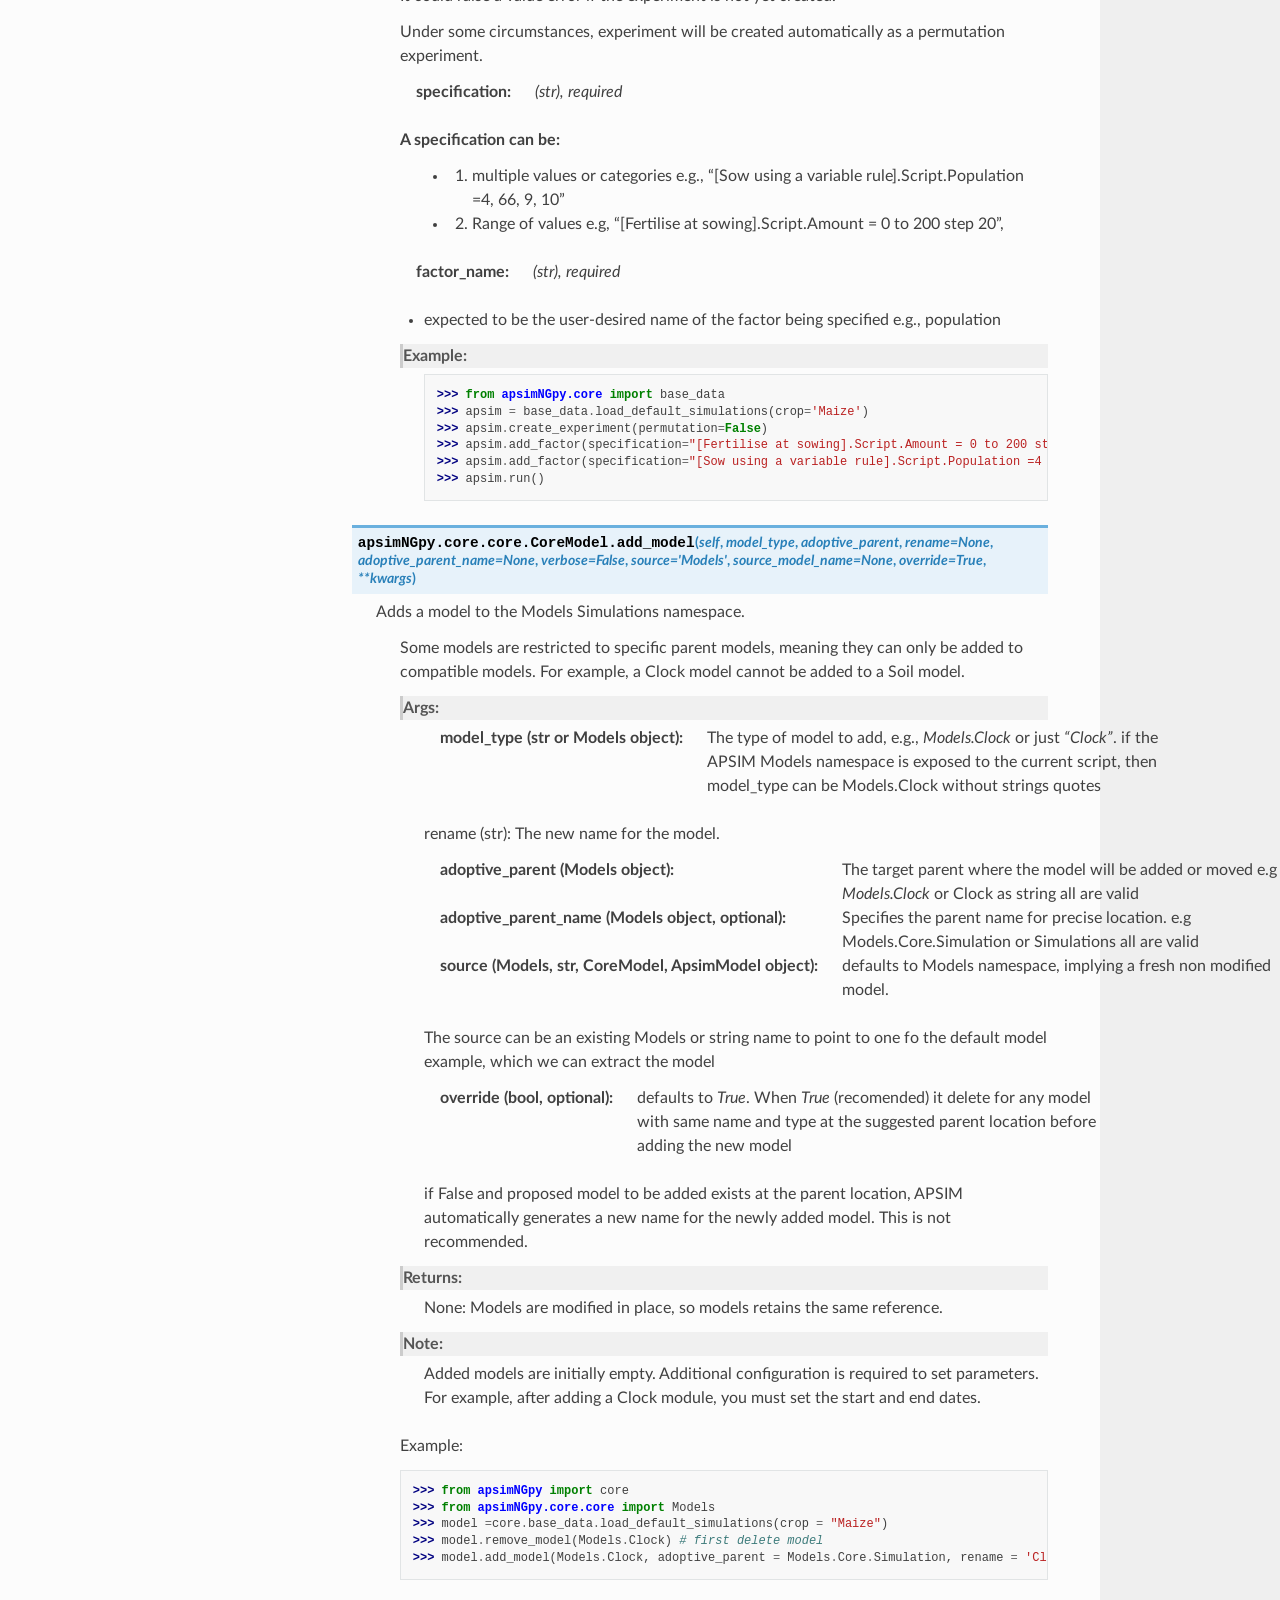
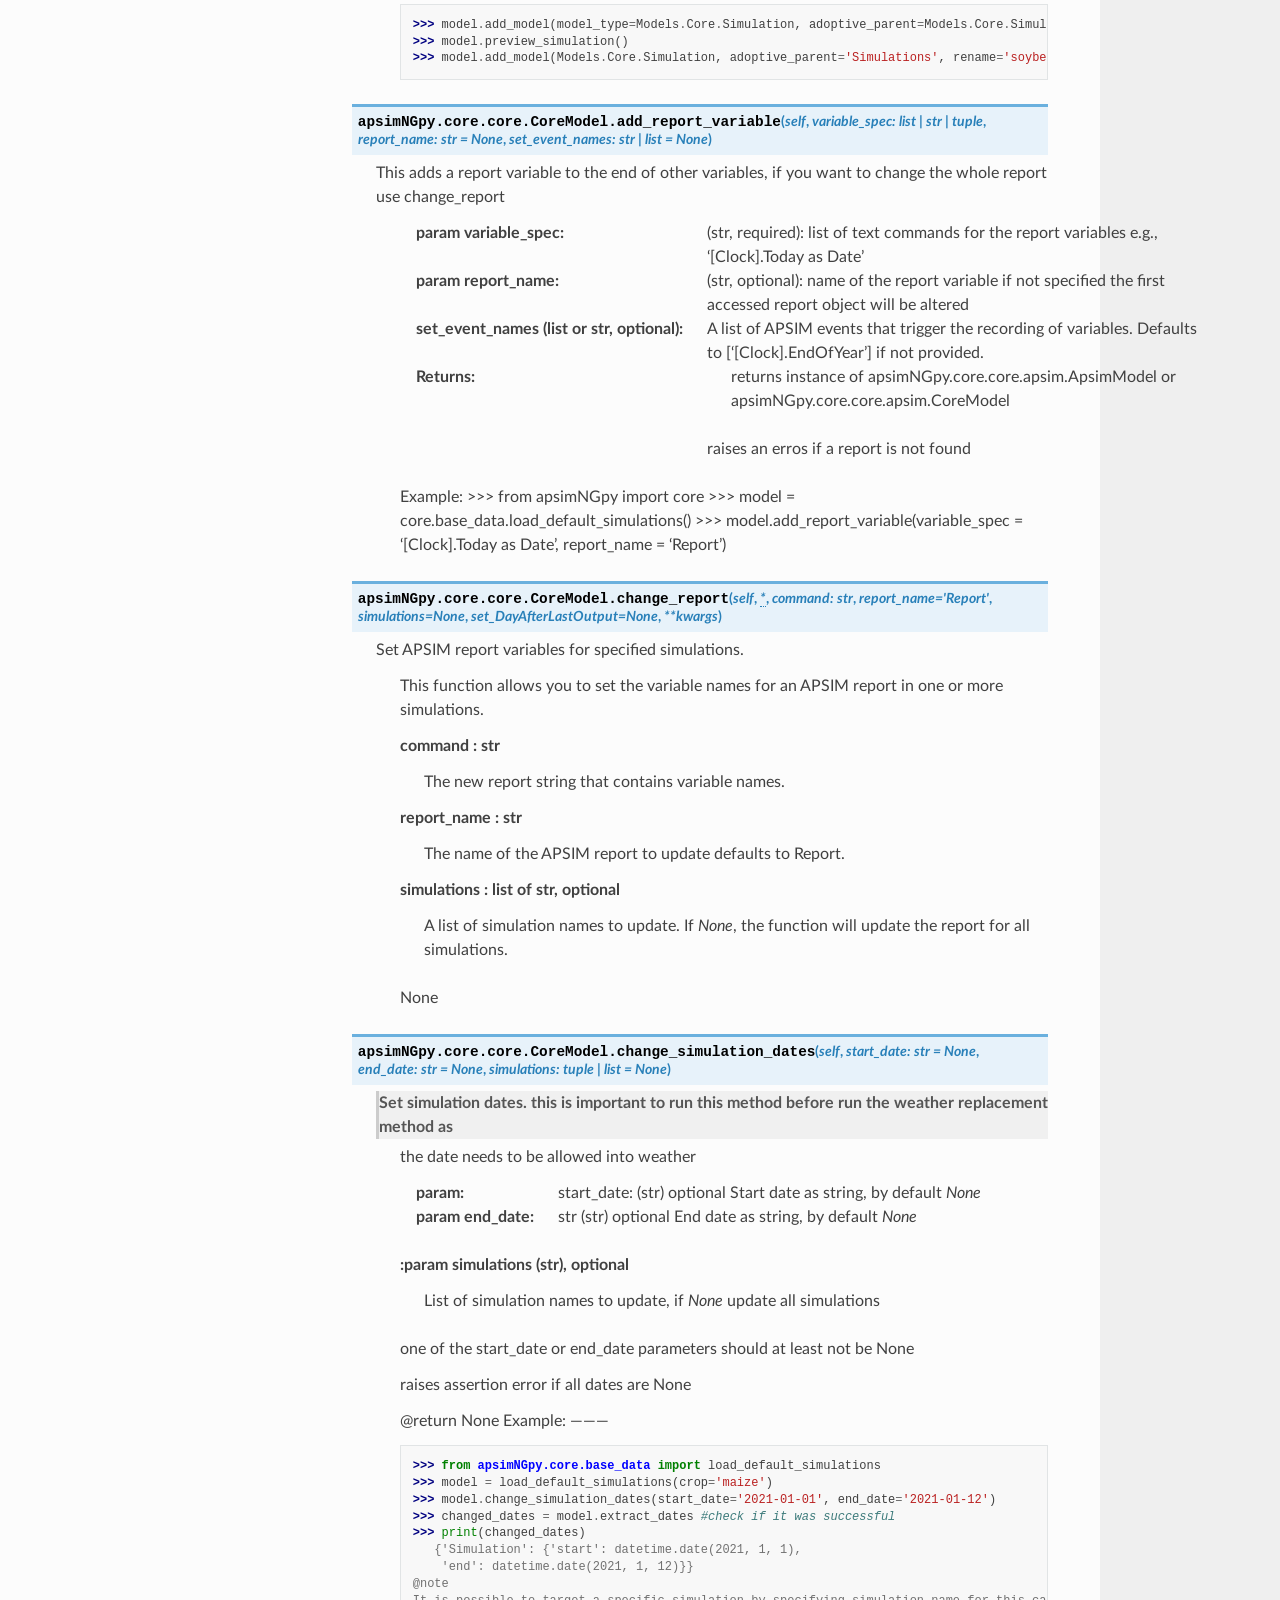
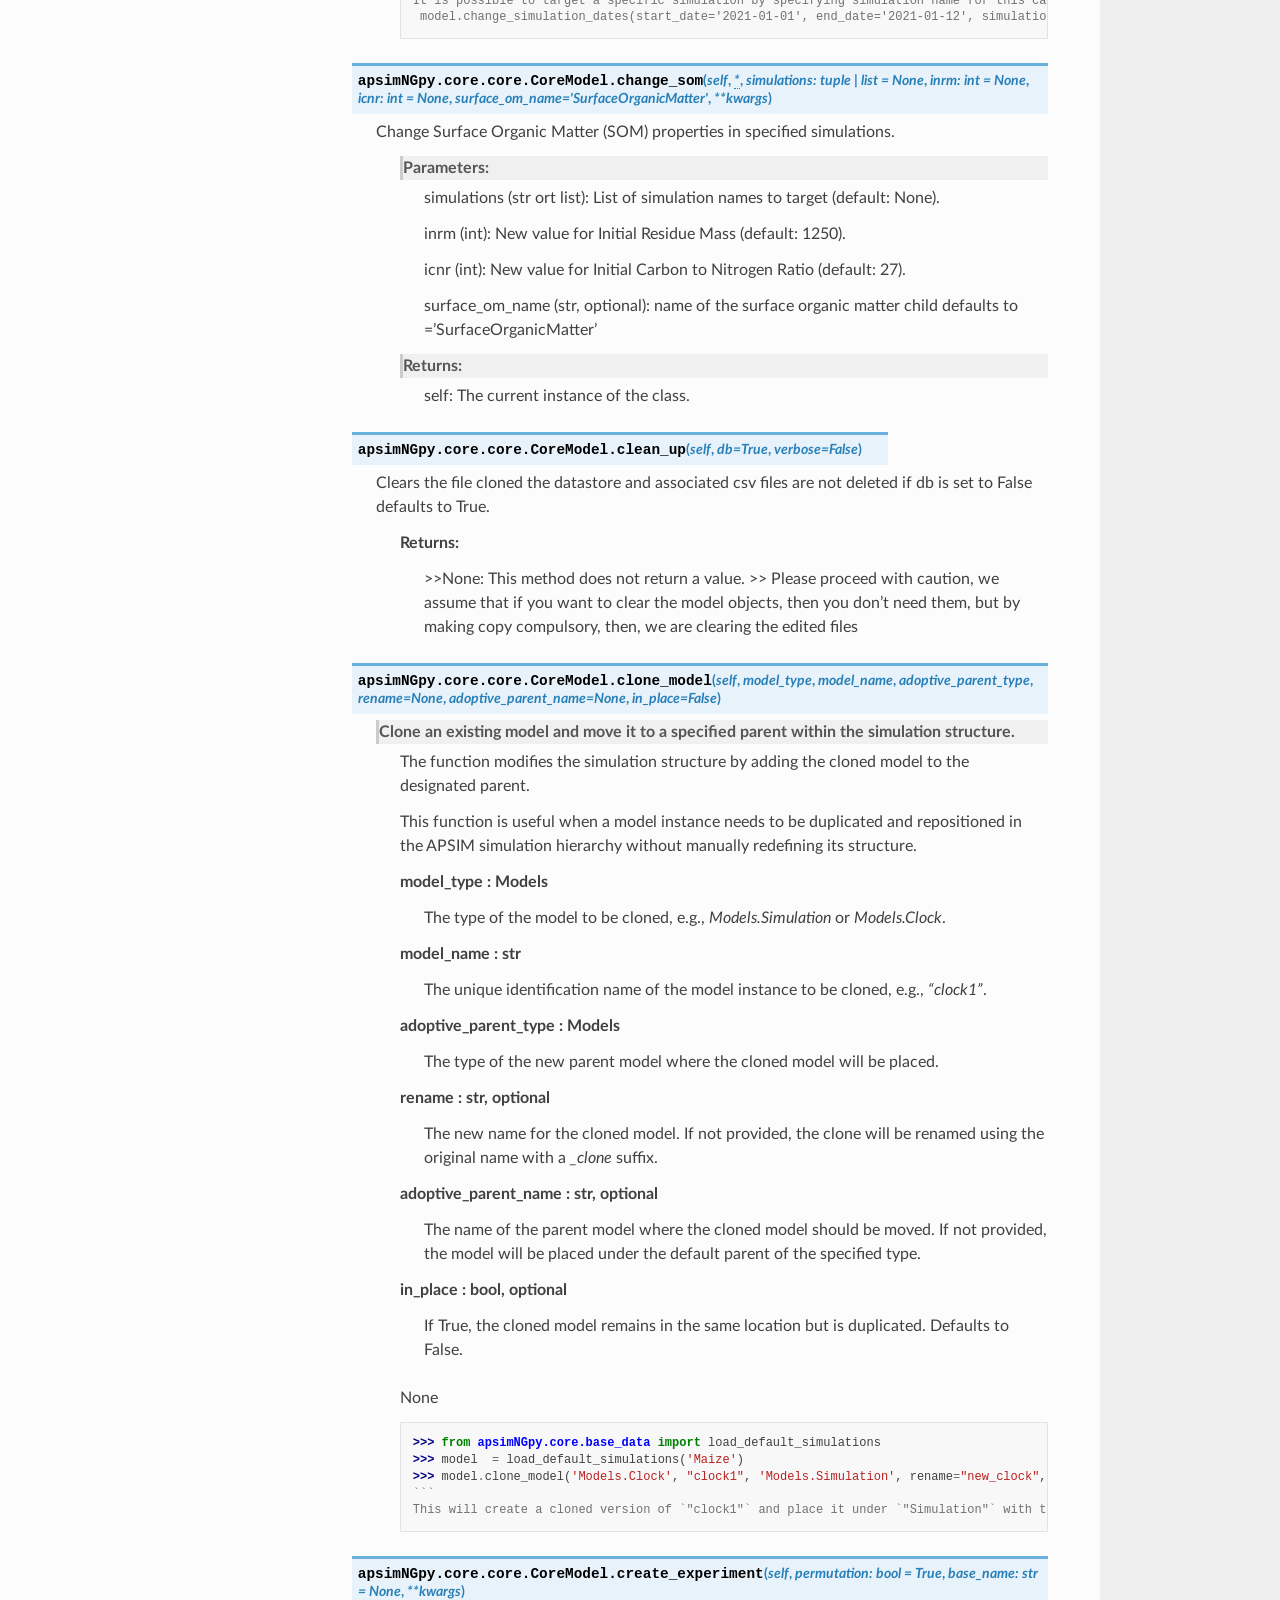
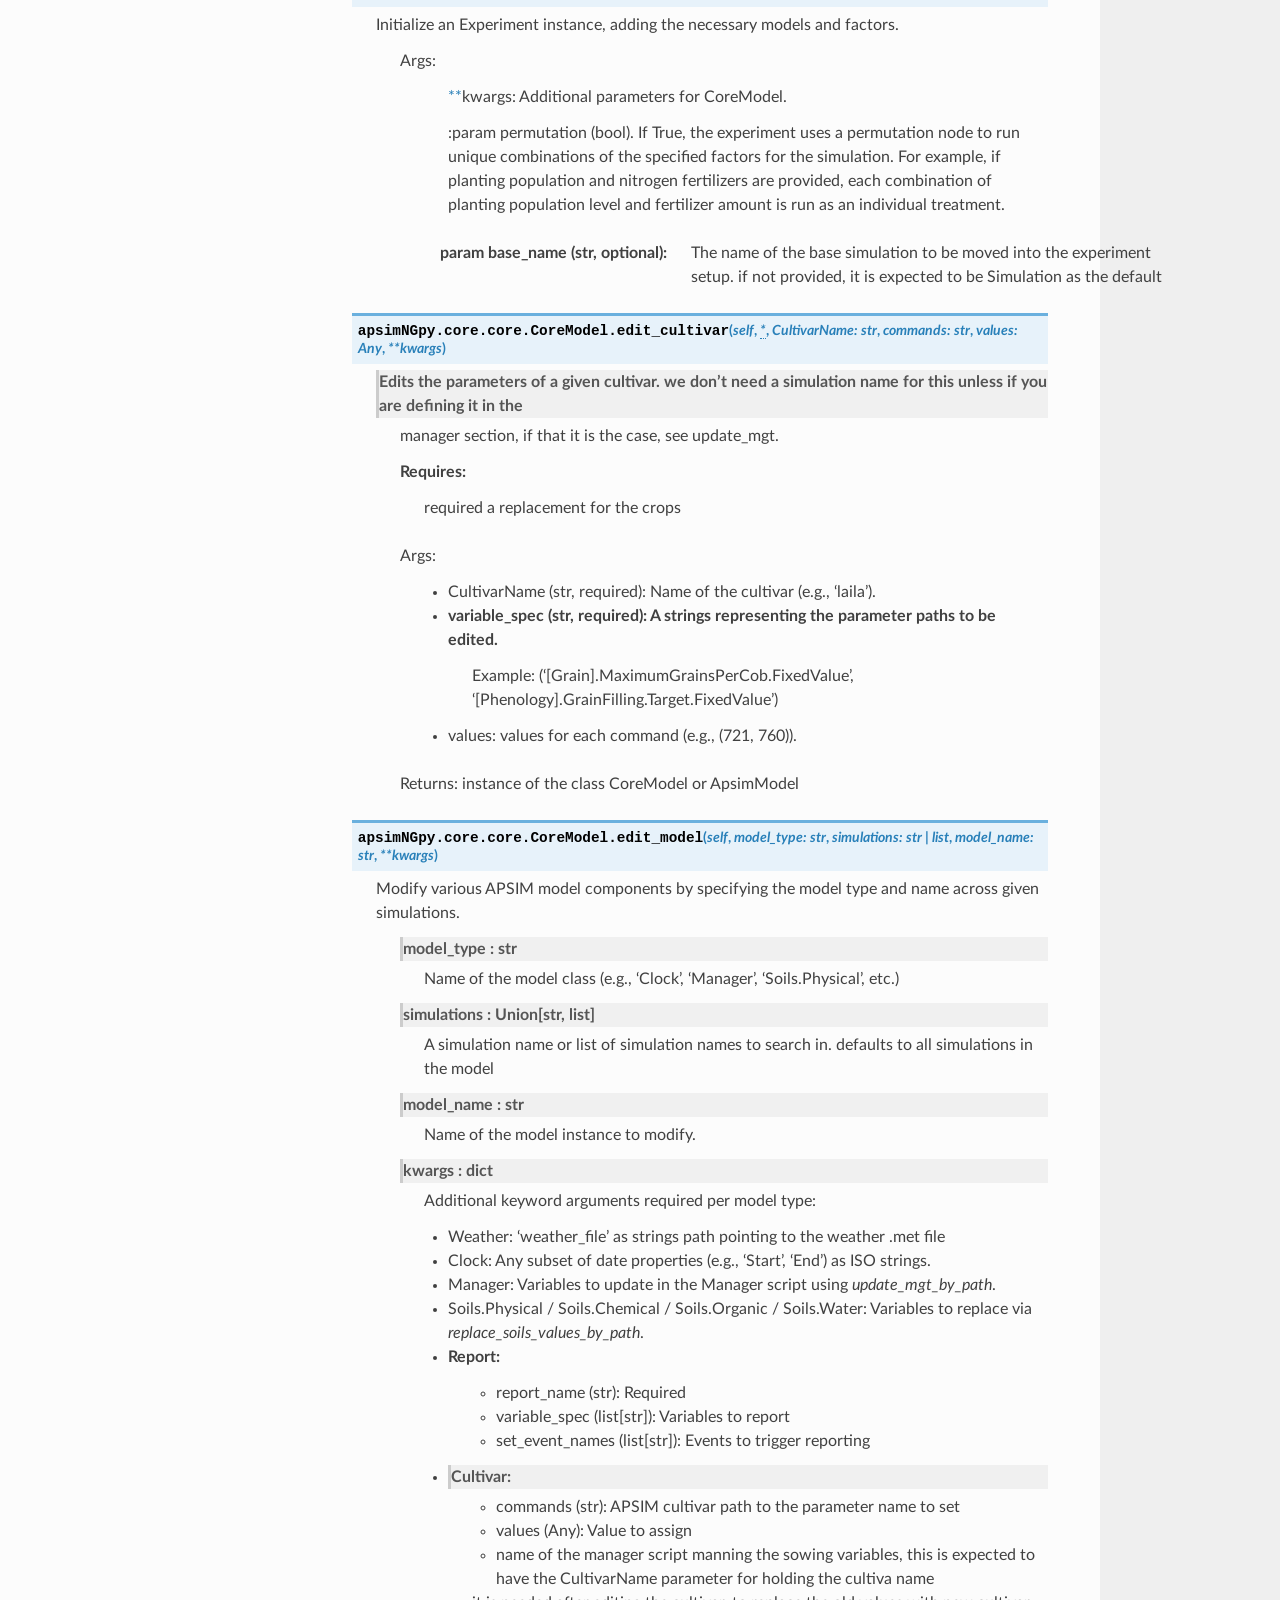
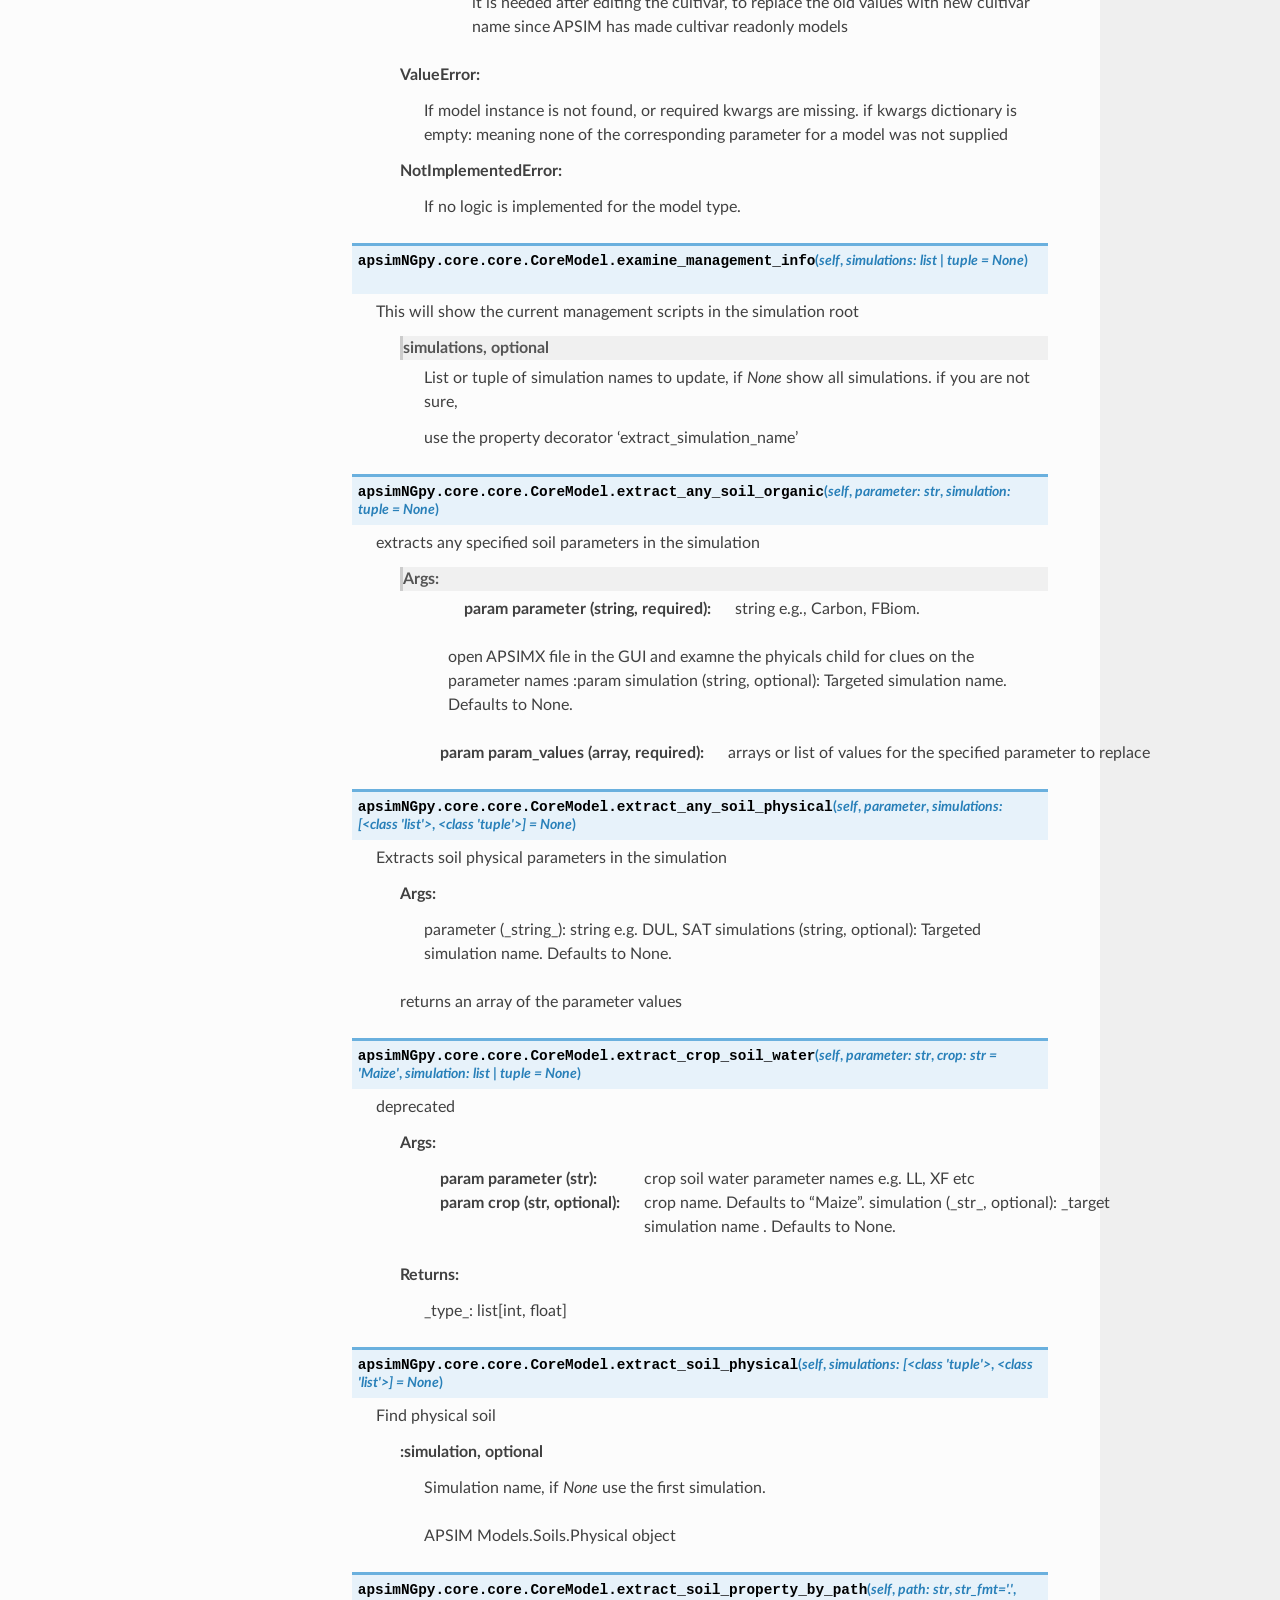
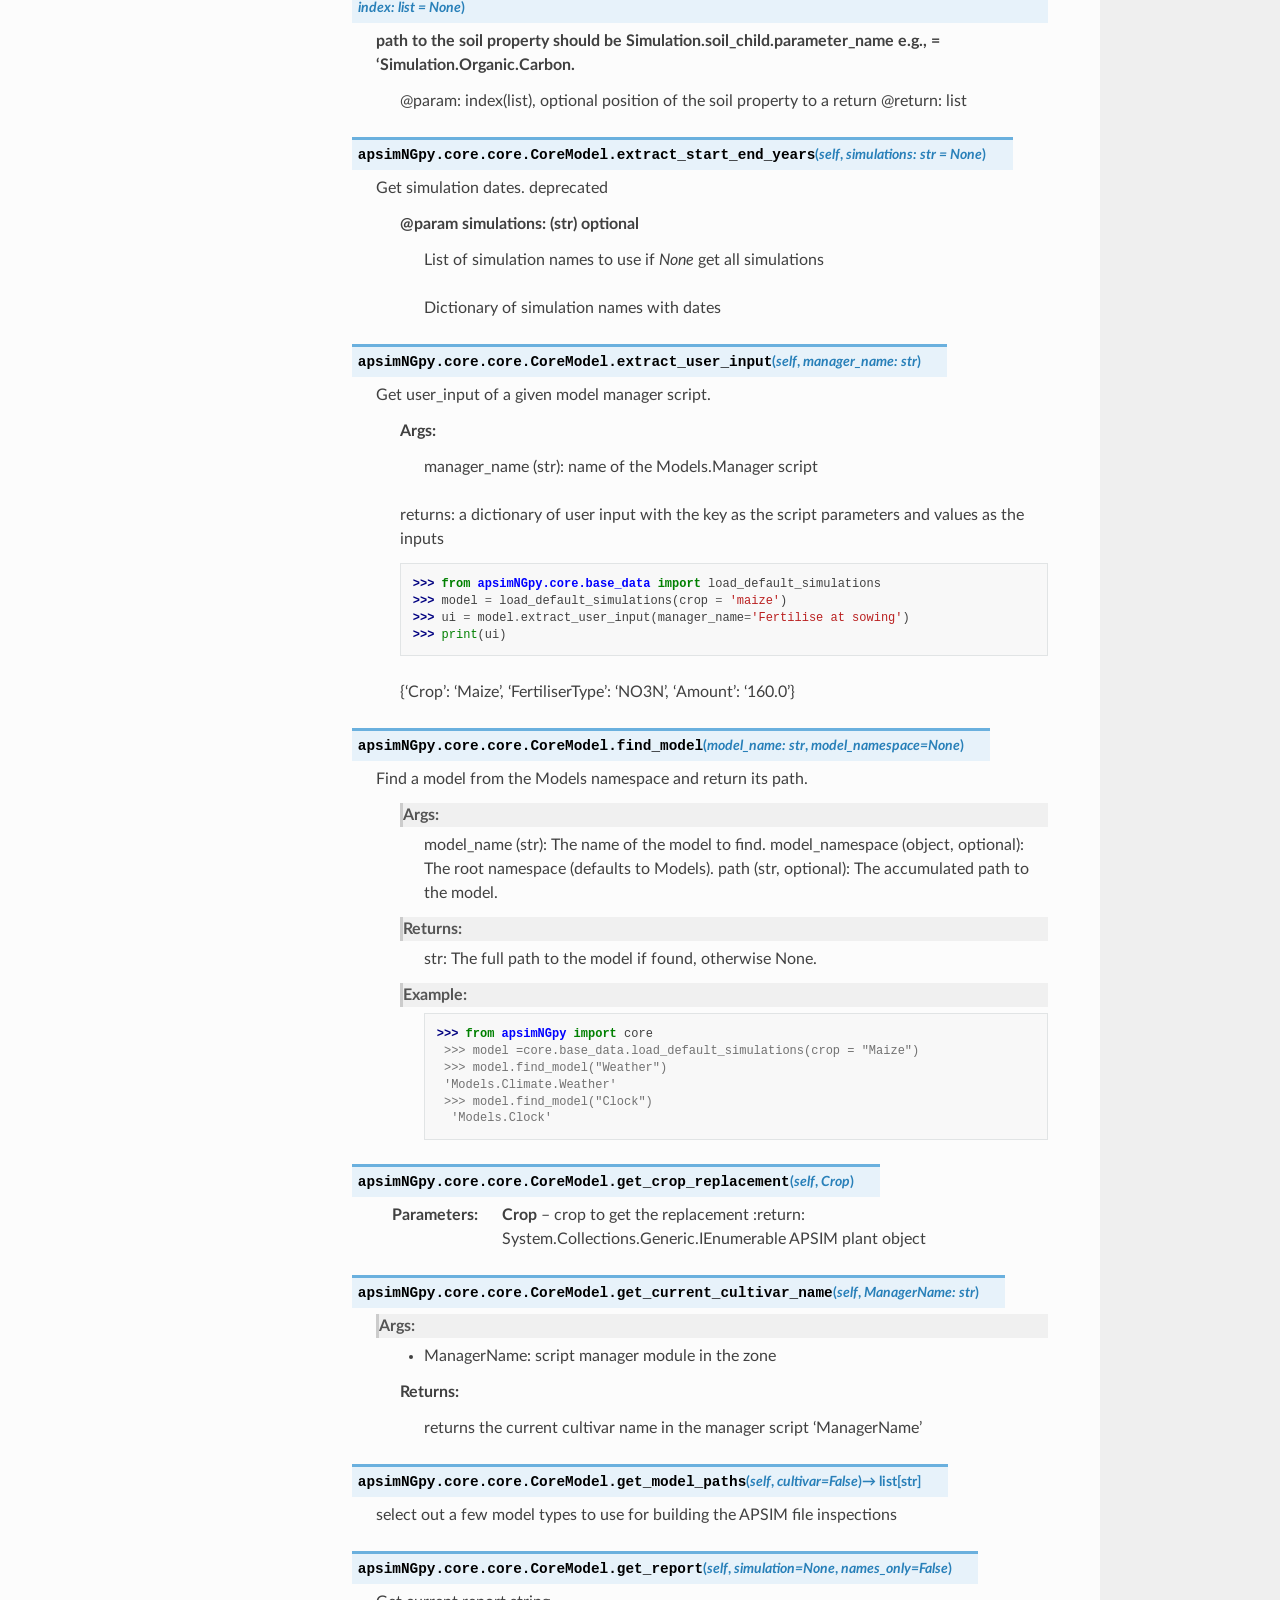
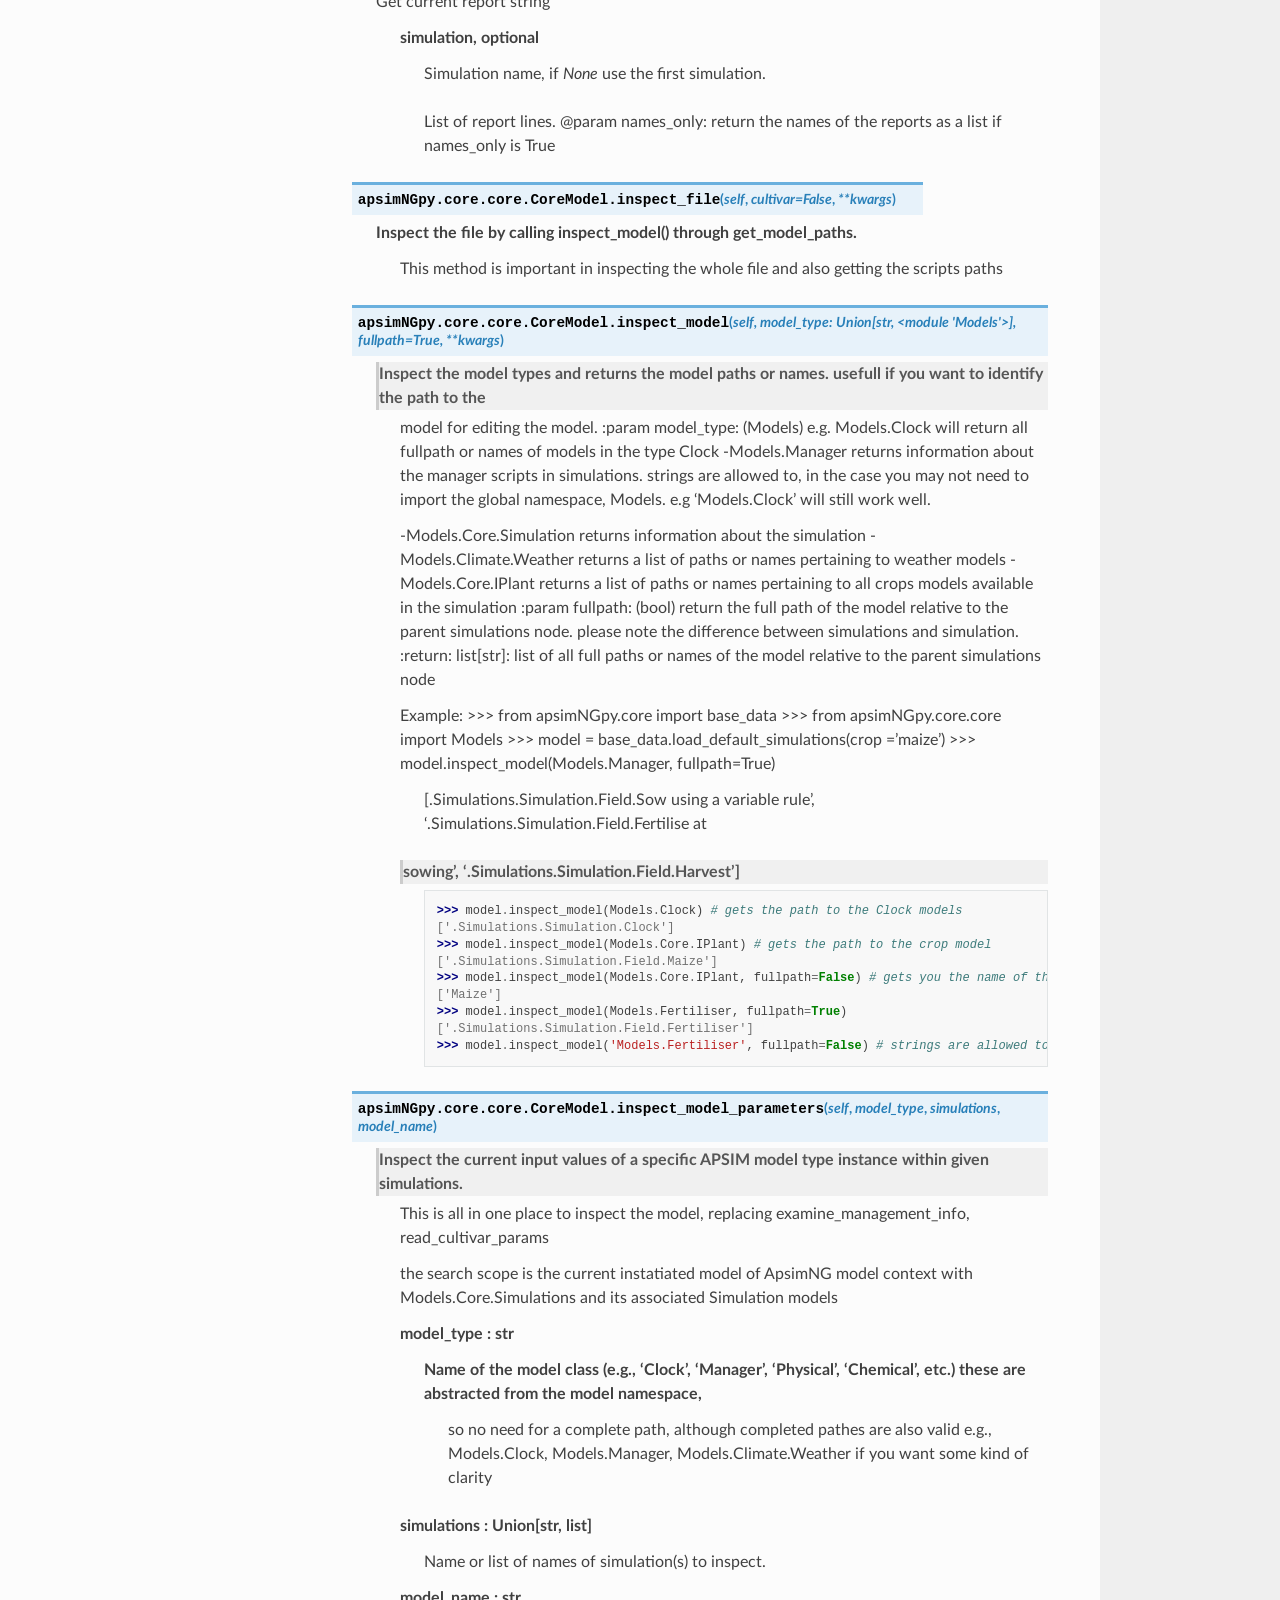
==== commit 36e25425: "deploy: 4b5f1ac1df97c1e69f58a9a329dcf6e1a0b0a2a7" ====
--- a/api.html
+++ b/api.html
@@ -9,6 +9,7 @@
   <title>apsimNGpy: API Reference &mdash; apsimNGpy 0.32 documentation</title>
       <link rel="stylesheet" type="text/css" href="_static/pygments.css?v=80d5e7a1" />
       <link rel="stylesheet" type="text/css" href="_static/css/theme.css?v=e59714d7" />
+      <link rel="stylesheet" type="text/css" href="_static/custom_css.css" />
 
   
       <script src="_static/jquery.js?v=5d32c60e"></script>
@@ -75,9 +76,10 @@
 <li class="toctree-l2"><a class="reference internal" href="#apsimNGpy.core.core.CoreModel.change_simulation_dates"><code class="docutils literal notranslate"><span class="pre">apsimNGpy.core.core.CoreModel.change_simulation_dates()</span></code></a></li>
 <li class="toctree-l2"><a class="reference internal" href="#apsimNGpy.core.core.CoreModel.change_som"><code class="docutils literal notranslate"><span class="pre">apsimNGpy.core.core.CoreModel.change_som()</span></code></a></li>
 <li class="toctree-l2"><a class="reference internal" href="#apsimNGpy.core.core.CoreModel.clean_up"><code class="docutils literal notranslate"><span class="pre">apsimNGpy.core.core.CoreModel.clean_up()</span></code></a></li>
-<li class="toctree-l2"><a class="reference internal" href="#apsimNGpy.core.core.CoreModel.configs"><code class="docutils literal notranslate"><span class="pre">apsimNGpy.core.core.CoreModel.configs()</span></code></a></li>
+<li class="toctree-l2"><a class="reference internal" href="#apsimNGpy.core.core.CoreModel.clone_model"><code class="docutils literal notranslate"><span class="pre">apsimNGpy.core.core.CoreModel.clone_model()</span></code></a></li>
 <li class="toctree-l2"><a class="reference internal" href="#apsimNGpy.core.core.CoreModel.create_experiment"><code class="docutils literal notranslate"><span class="pre">apsimNGpy.core.core.CoreModel.create_experiment()</span></code></a></li>
 <li class="toctree-l2"><a class="reference internal" href="#apsimNGpy.core.core.CoreModel.edit_cultivar"><code class="docutils literal notranslate"><span class="pre">apsimNGpy.core.core.CoreModel.edit_cultivar()</span></code></a></li>
+<li class="toctree-l2"><a class="reference internal" href="#apsimNGpy.core.core.CoreModel.edit_model"><code class="docutils literal notranslate"><span class="pre">apsimNGpy.core.core.CoreModel.edit_model()</span></code></a></li>
 <li class="toctree-l2"><a class="reference internal" href="#apsimNGpy.core.core.CoreModel.examine_management_info"><code class="docutils literal notranslate"><span class="pre">apsimNGpy.core.core.CoreModel.examine_management_info()</span></code></a></li>
 <li class="toctree-l2"><a class="reference internal" href="#apsimNGpy.core.core.CoreModel.extract_any_soil_organic"><code class="docutils literal notranslate"><span class="pre">apsimNGpy.core.core.CoreModel.extract_any_soil_organic()</span></code></a></li>
 <li class="toctree-l2"><a class="reference internal" href="#apsimNGpy.core.core.CoreModel.extract_any_soil_physical"><code class="docutils literal notranslate"><span class="pre">apsimNGpy.core.core.CoreModel.extract_any_soil_physical()</span></code></a></li>
@@ -93,11 +95,14 @@
 <li class="toctree-l2"><a class="reference internal" href="#apsimNGpy.core.core.CoreModel.get_report"><code class="docutils literal notranslate"><span class="pre">apsimNGpy.core.core.CoreModel.get_report()</span></code></a></li>
 <li class="toctree-l2"><a class="reference internal" href="#apsimNGpy.core.core.CoreModel.inspect_file"><code class="docutils literal notranslate"><span class="pre">apsimNGpy.core.core.CoreModel.inspect_file()</span></code></a></li>
 <li class="toctree-l2"><a class="reference internal" href="#apsimNGpy.core.core.CoreModel.inspect_model"><code class="docutils literal notranslate"><span class="pre">apsimNGpy.core.core.CoreModel.inspect_model()</span></code></a></li>
+<li class="toctree-l2"><a class="reference internal" href="#apsimNGpy.core.core.CoreModel.inspect_model_parameters"><code class="docutils literal notranslate"><span class="pre">apsimNGpy.core.core.CoreModel.inspect_model_parameters()</span></code></a></li>
 <li class="toctree-l2"><a class="reference internal" href="#apsimNGpy.core.core.CoreModel.move_model"><code class="docutils literal notranslate"><span class="pre">apsimNGpy.core.core.CoreModel.move_model()</span></code></a></li>
 <li class="toctree-l2"><a class="reference internal" href="#apsimNGpy.core.core.CoreModel.preview_simulation"><code class="docutils literal notranslate"><span class="pre">apsimNGpy.core.core.CoreModel.preview_simulation()</span></code></a></li>
+<li class="toctree-l2"><a class="reference internal" href="#apsimNGpy.core.core.CoreModel.read_from_db_names"><code class="docutils literal notranslate"><span class="pre">apsimNGpy.core.core.CoreModel.read_from_db_names()</span></code></a></li>
 <li class="toctree-l2"><a class="reference internal" href="#apsimNGpy.core.core.CoreModel.recompile_edited_model"><code class="docutils literal notranslate"><span class="pre">apsimNGpy.core.core.CoreModel.recompile_edited_model()</span></code></a></li>
 <li class="toctree-l2"><a class="reference internal" href="#apsimNGpy.core.core.CoreModel.remove_model"><code class="docutils literal notranslate"><span class="pre">apsimNGpy.core.core.CoreModel.remove_model()</span></code></a></li>
 <li class="toctree-l2"><a class="reference internal" href="#apsimNGpy.core.core.CoreModel.rename_model"><code class="docutils literal notranslate"><span class="pre">apsimNGpy.core.core.CoreModel.rename_model()</span></code></a></li>
+<li class="toctree-l2"><a class="reference internal" href="#apsimNGpy.core.core.CoreModel.replace_model_from"><code class="docutils literal notranslate"><span class="pre">apsimNGpy.core.core.CoreModel.replace_model_from()</span></code></a></li>
 <li class="toctree-l2"><a class="reference internal" href="#apsimNGpy.core.core.CoreModel.replace_soil_property_values"><code class="docutils literal notranslate"><span class="pre">apsimNGpy.core.core.CoreModel.replace_soil_property_values()</span></code></a></li>
 <li class="toctree-l2"><a class="reference internal" href="#apsimNGpy.core.core.CoreModel.replace_soils_values_by_path"><code class="docutils literal notranslate"><span class="pre">apsimNGpy.core.core.CoreModel.replace_soils_values_by_path()</span></code></a></li>
 <li class="toctree-l2"><a class="reference internal" href="#apsimNGpy.core.core.CoreModel.replicate_file"><code class="docutils literal notranslate"><span class="pre">apsimNGpy.core.core.CoreModel.replicate_file()</span></code></a></li>
@@ -113,6 +118,10 @@
 <li class="toctree-l2"><a class="reference internal" href="#apsimNGpy.core.core.CoreModel.update_mgt_by_path"><code class="docutils literal notranslate"><span class="pre">apsimNGpy.core.core.CoreModel.update_mgt_by_path()</span></code></a></li>
 </ul>
 </li>
+<li class="toctree-l1"><a class="reference internal" href="#modeltools">ModelTools</a><ul>
+<li class="toctree-l2"><a class="reference internal" href="#apsimNGpy.core._modelhelpers.ModelTools"><code class="docutils literal notranslate"><span class="pre">apsimNGpy.core._modelhelpers.ModelTools()</span></code></a></li>
+</ul>
+</li>
 <li class="toctree-l1"><a class="reference internal" href="#apsimngpy-core-base-data">apsimNGpy.core.base_data</a><ul>
 <li class="toctree-l2"><a class="reference internal" href="#apsimNGpy.core.config.get_apsim_bin_path"><code class="docutils literal notranslate"><span class="pre">apsimNGpy.core.config.get_apsim_bin_path()</span></code></a></li>
 <li class="toctree-l2"><a class="reference internal" href="#apsimNGpy.core.base_data.load_default_sensitivity_model"><code class="docutils literal notranslate"><span class="pre">apsimNGpy.core.base_data.load_default_sensitivity_model()</span></code></a></li>
@@ -126,6 +135,7 @@
 <li class="toctree-l2"><a class="reference internal" href="#apsimNGpy.core.runner.collect_csv_from_dir"><code class="docutils literal notranslate"><span class="pre">apsimNGpy.core.runner.collect_csv_from_dir()</span></code></a></li>
 <li class="toctree-l2"><a class="reference internal" href="#id0"><code class="docutils literal notranslate"><span class="pre">apsimNGpy.core.config.get_apsim_bin_path()</span></code></a></li>
 <li class="toctree-l2"><a class="reference internal" href="#apsimNGpy.core.runner.get_apsim_version"><code class="docutils literal notranslate"><span class="pre">apsimNGpy.core.runner.get_apsim_version()</span></code></a></li>
+<li class="toctree-l2"><a class="reference internal" href="#apsimNGpy.core.runner.get_matching_files"><code class="docutils literal notranslate"><span class="pre">apsimNGpy.core.runner.get_matching_files()</span></code></a></li>
 <li class="toctree-l2"><a class="reference internal" href="#apsimNGpy.core.runner.run_from_dir"><code class="docutils literal notranslate"><span class="pre">apsimNGpy.core.runner.run_from_dir()</span></code></a></li>
 <li class="toctree-l2"><a class="reference internal" href="#apsimNGpy.core.runner.run_model_externally"><code class="docutils literal notranslate"><span class="pre">apsimNGpy.core.runner.run_model_externally()</span></code></a></li>
 <li class="toctree-l2"><a class="reference internal" href="#apsimNGpy.core.runner.upgrade_apsim_file"><code class="docutils literal notranslate"><span class="pre">apsimNGpy.core.runner.upgrade_apsim_file()</span></code></a></li>
@@ -134,9 +144,17 @@
 <li class="toctree-l1"><a class="reference internal" href="#apsimngpy-core-structure">apsimNGpy.core.structure</a><ul>
 <li class="toctree-l2"><a class="reference internal" href="#apsimNGpy.core.structure.add_model"><code class="docutils literal notranslate"><span class="pre">apsimNGpy.core.structure.add_model()</span></code></a></li>
 <li class="toctree-l2"><a class="reference internal" href="#apsimNGpy.core.structure.find_model"><code class="docutils literal notranslate"><span class="pre">apsimNGpy.core.structure.find_model()</span></code></a></li>
-<li class="toctree-l2"><a class="reference internal" href="#id5"><code class="docutils literal notranslate"><span class="pre">apsimNGpy.core.base_data.load_default_simulations()</span></code></a></li>
+<li class="toctree-l2"><a class="reference internal" href="#id9"><code class="docutils literal notranslate"><span class="pre">apsimNGpy.core.base_data.load_default_simulations()</span></code></a></li>
 <li class="toctree-l2"><a class="reference internal" href="#apsimNGpy.core.structure.remove_model"><code class="docutils literal notranslate"><span class="pre">apsimNGpy.core.structure.remove_model()</span></code></a></li>
 <li class="toctree-l2"><a class="reference internal" href="#apsimNGpy.core.apsimApsimModel"><code class="docutils literal notranslate"><span class="pre">apsimNGpy.core.apsimApsimModel</span></code></a></li>
+</ul>
+</li>
+<li class="toctree-l1"><a class="reference internal" href="#apsimngpy-core-utils-database-utils">apsimNGpy.core_utils.database_utils</a><ul>
+<li class="toctree-l2"><a class="reference internal" href="#apsimNGpy.core_utils.database_utils.clear_table"><code class="docutils literal notranslate"><span class="pre">apsimNGpy.core_utils.database_utils.clear_table()</span></code></a></li>
+<li class="toctree-l2"><a class="reference internal" href="#apsimNGpy.core_utils.database_utils.dataview_to_dataframe"><code class="docutils literal notranslate"><span class="pre">apsimNGpy.core_utils.database_utils.dataview_to_dataframe()</span></code></a></li>
+<li class="toctree-l2"><a class="reference internal" href="#apsimNGpy.core_utils.database_utils.get_db_table_names"><code class="docutils literal notranslate"><span class="pre">apsimNGpy.core_utils.database_utils.get_db_table_names()</span></code></a></li>
+<li class="toctree-l2"><a class="reference internal" href="#apsimNGpy.core_utils.database_utils.read_with_query"><code class="docutils literal notranslate"><span class="pre">apsimNGpy.core_utils.database_utils.read_with_query()</span></code></a></li>
+<li class="toctree-l2"><a class="reference internal" href="#apsimNGpy.core_utils.exceptionsTableNotFoundError"><code class="docutils literal notranslate"><span class="pre">apsimNGpy.core_utils.exceptionsTableNotFoundError</span></code></a></li>
 </ul>
 </li>
 <li class="toctree-l1"><a class="reference internal" href="#apsimngpy-manager-soilmanager">apsimNGpy.manager.soilmanager</a><ul>
@@ -152,6 +170,13 @@
 <li class="toctree-l2"><a class="reference internal" href="#apsimNGpy.manager.weathermanager.get_weather"><code class="docutils literal notranslate"><span class="pre">apsimNGpy.manager.weathermanager.get_weather()</span></code></a></li>
 <li class="toctree-l2"><a class="reference internal" href="#apsimNGpy.manager.weathermanager.impute_data"><code class="docutils literal notranslate"><span class="pre">apsimNGpy.manager.weathermanager.impute_data()</span></code></a></li>
 <li class="toctree-l2"><a class="reference internal" href="#apsimNGpy.manager.weathermanager.merge_columns"><code class="docutils literal notranslate"><span class="pre">apsimNGpy.manager.weathermanager.merge_columns()</span></code></a></li>
+</ul>
+</li>
+<li class="toctree-l1"><a class="reference internal" href="#apsimngpy-parallel-process">apsimNGpy.parallel.process</a><ul>
+<li class="toctree-l2"><a class="reference internal" href="#apsimNGpy.parallel.process.custom_parallel"><code class="docutils literal notranslate"><span class="pre">apsimNGpy.parallel.process.custom_parallel()</span></code></a></li>
+<li class="toctree-l2"><a class="reference internal" href="#apsimNGpy.parallel.process.download_soil_tables"><code class="docutils literal notranslate"><span class="pre">apsimNGpy.parallel.process.download_soil_tables()</span></code></a></li>
+<li class="toctree-l2"><a class="reference internal" href="#apsimNGpy.parallel.process.run_apsimx_files_in_parallel"><code class="docutils literal notranslate"><span class="pre">apsimNGpy.parallel.process.run_apsimx_files_in_parallel()</span></code></a></li>
+<li class="toctree-l2"><a class="reference internal" href="#apsimNGpy.core_utils.run_utils.run_model"><code class="docutils literal notranslate"><span class="pre">apsimNGpy.core_utils.run_utils.run_model()</span></code></a></li>
 </ul>
 </li>
 <li class="toctree-l1"><a class="reference internal" href="#apsimngpy-validation-evaluator">apsimNGpy.validation.evaluator</a><ul>
@@ -262,15 +287,16 @@
 <blockquote>
 <div><blockquote>
 <div><p>This method adjusts soil physical and organic parameters based on provided soil tables and applies these
-adjustments to specified simulation models.
-Parameters:</p>
-<blockquote>
-<div><dl class="field-list simple">
+adjustments to specified simulation models. Optionally, it can adjust the Radiation Use Efficiency (RUE)
+based on a Carbon to Sulfur ratio (CSR) sampled from the provided soil tables.</p>
+<dl class="simple">
+<dt>Parameters:</dt><dd><dl class="field-list simple">
 <dt class="field-odd">param soil_tables (list)<span class="colon">:</span></dt>
 <dd class="field-odd"><p>A list containing soil data tables. Expected to contain: see the naming</p>
 </dd>
 </dl>
-</div></blockquote>
+</dd>
+</dl>
 <p>convention in the for APSIM - [0]: DataFrame with physical soil parameters. - [1]: DataFrame with organic
 soil parameters. - [2]: DataFrame with crop-specific soil parameters. - RUE adjustment. - simulation_names (list of str): Names or identifiers for the simulations to
 be updated.s</p>
@@ -334,7 +360,7 @@
 <h1>CoreModel<a class="headerlink" href="#coremodel" title="Link to this heading"></a></h1>
 <dl class="py function">
 <dt class="sig sig-object py" id="apsimNGpy.core.core.CoreModel">
-<span class="sig-prename descclassname"><span class="pre">apsimNGpy.core.core.</span></span><span class="sig-name descname"><span class="pre">CoreModel</span></span><span class="sig-paren">(</span><em class="sig-param"><span class="n"><span class="pre">model</span></span><span class="p"><span class="pre">:</span></span><span class="w"> </span><span class="n"><span class="pre">os.PathLike</span></span><span class="w"> </span><span class="o"><span class="pre">=</span></span><span class="w"> </span><span class="default_value"><span class="pre">None</span></span></em>, <em class="sig-param"><span class="n"><span class="pre">out_path</span></span><span class="p"><span class="pre">:</span></span><span class="w"> </span><span class="n"><span class="pre">os.PathLike</span></span><span class="w"> </span><span class="o"><span class="pre">=</span></span><span class="w"> </span><span class="default_value"><span class="pre">None</span></span></em>, <em class="sig-param"><span class="n"><span class="pre">out</span></span><span class="p"><span class="pre">:</span></span><span class="w"> </span><span class="n"><span class="pre">os.PathLike</span></span><span class="w"> </span><span class="o"><span class="pre">=</span></span><span class="w"> </span><span class="default_value"><span class="pre">None</span></span></em>, <em class="sig-param"><span class="n"><span class="pre">set_wd</span></span><span class="o"><span class="pre">=</span></span><span class="default_value"><span class="pre">None</span></span></em>, <em class="sig-param"><span class="n"><span class="pre">experiment</span></span><span class="o"><span class="pre">=</span></span><span class="default_value"><span class="pre">False</span></span></em>, <em class="sig-param"><span class="o"><span class="pre">**</span></span><span class="n"><span class="pre">kwargs</span></span></em><span class="sig-paren">)</span><a class="headerlink" href="#apsimNGpy.core.core.CoreModel" title="Link to this definition"></a></dt>
+<span class="sig-prename descclassname"><span class="pre">apsimNGpy.core.core.</span></span><span class="sig-name descname"><span class="pre">CoreModel</span></span><span class="sig-paren">(</span><em class="sig-param"><span class="n"><span class="pre">model</span></span><span class="p"><span class="pre">:</span></span><span class="w"> </span><span class="n"><span class="pre">str</span><span class="w"> </span><span class="p"><span class="pre">|</span></span><span class="w"> </span><span class="pre">pathlib.Path</span><span class="w"> </span><span class="p"><span class="pre">|</span></span><span class="w"> </span><span class="pre">dict</span></span><span class="w"> </span><span class="o"><span class="pre">=</span></span><span class="w"> </span><span class="default_value"><span class="pre">None</span></span></em>, <em class="sig-param"><span class="n"><span class="pre">out_path</span></span><span class="p"><span class="pre">:</span></span><span class="w"> </span><span class="n"><span class="pre">str</span><span class="w"> </span><span class="p"><span class="pre">|</span></span><span class="w"> </span><span class="pre">pathlib.Path</span></span><span class="w"> </span><span class="o"><span class="pre">=</span></span><span class="w"> </span><span class="default_value"><span class="pre">None</span></span></em>, <em class="sig-param"><span class="n"><span class="pre">out</span></span><span class="p"><span class="pre">:</span></span><span class="w"> </span><span class="n"><span class="pre">str</span><span class="w"> </span><span class="p"><span class="pre">|</span></span><span class="w"> </span><span class="pre">pathlib.Path</span></span><span class="w"> </span><span class="o"><span class="pre">=</span></span><span class="w"> </span><span class="default_value"><span class="pre">None</span></span></em>, <em class="sig-param"><span class="n"><span class="pre">set_wd</span></span><span class="p"><span class="pre">:</span></span><span class="w"> </span><span class="n"><span class="pre">str</span><span class="w"> </span><span class="p"><span class="pre">|</span></span><span class="w"> </span><span class="pre">pathlib.Path</span></span><span class="w"> </span><span class="o"><span class="pre">=</span></span><span class="w"> </span><span class="default_value"><span class="pre">None</span></span></em>, <em class="sig-param"><span class="n"><span class="pre">experiment</span></span><span class="o"><span class="pre">=</span></span><span class="default_value"><span class="pre">False</span></span></em>, <em class="sig-param"><span class="o"><span class="pre">**</span></span><span class="n"><span class="pre">kwargs</span></span></em><span class="sig-paren">)</span><a class="headerlink" href="#apsimNGpy.core.core.CoreModel" title="Link to this definition"></a></dt>
 <dd><p>Modify and run APSIM Next Generation (APSIM NG) simulation models.</p>
 <blockquote>
 <div><p>This class serves as the entry point for all apsimNGpy simulations and is inherited by the <cite>ApsimModel</cite> class.
@@ -467,16 +493,36 @@
 
 <dl class="py function">
 <dt class="sig sig-object py" id="apsimNGpy.core.core.CoreModel.add_model">
-<span class="sig-prename descclassname"><span class="pre">apsimNGpy.core.core.CoreModel.</span></span><span class="sig-name descname"><span class="pre">add_model</span></span><span class="sig-paren">(</span><em class="sig-param"><span class="n"><span class="pre">self</span></span></em>, <em class="sig-param"><span class="n"><span class="pre">model_type</span></span></em>, <em class="sig-param"><span class="n"><span class="pre">adoptive_parent</span></span></em>, <em class="sig-param"><span class="n"><span class="pre">rename</span></span><span class="o"><span class="pre">=</span></span><span class="default_value"><span class="pre">None</span></span></em>, <em class="sig-param"><span class="n"><span class="pre">adoptive_parent_name</span></span><span class="o"><span class="pre">=</span></span><span class="default_value"><span class="pre">None</span></span></em>, <em class="sig-param"><span class="n"><span class="pre">verbose</span></span><span class="o"><span class="pre">=</span></span><span class="default_value"><span class="pre">False</span></span></em>, <em class="sig-param"><span class="o"><span class="pre">**</span></span><span class="n"><span class="pre">kwargs</span></span></em><span class="sig-paren">)</span><a class="headerlink" href="#apsimNGpy.core.core.CoreModel.add_model" title="Link to this definition"></a></dt>
+<span class="sig-prename descclassname"><span class="pre">apsimNGpy.core.core.CoreModel.</span></span><span class="sig-name descname"><span class="pre">add_model</span></span><span class="sig-paren">(</span><em class="sig-param"><span class="n"><span class="pre">self</span></span></em>, <em class="sig-param"><span class="n"><span class="pre">model_type</span></span></em>, <em class="sig-param"><span class="n"><span class="pre">adoptive_parent</span></span></em>, <em class="sig-param"><span class="n"><span class="pre">rename</span></span><span class="o"><span class="pre">=</span></span><span class="default_value"><span class="pre">None</span></span></em>, <em class="sig-param"><span class="n"><span class="pre">adoptive_parent_name</span></span><span class="o"><span class="pre">=</span></span><span class="default_value"><span class="pre">None</span></span></em>, <em class="sig-param"><span class="n"><span class="pre">verbose</span></span><span class="o"><span class="pre">=</span></span><span class="default_value"><span class="pre">False</span></span></em>, <em class="sig-param"><span class="n"><span class="pre">source</span></span><span class="o"><span class="pre">=</span></span><span class="default_value"><span class="pre">'Models'</span></span></em>, <em class="sig-param"><span class="n"><span class="pre">source_model_name</span></span><span class="o"><span class="pre">=</span></span><span class="default_value"><span class="pre">None</span></span></em>, <em class="sig-param"><span class="n"><span class="pre">override</span></span><span class="o"><span class="pre">=</span></span><span class="default_value"><span class="pre">True</span></span></em>, <em class="sig-param"><span class="o"><span class="pre">**</span></span><span class="n"><span class="pre">kwargs</span></span></em><span class="sig-paren">)</span><a class="headerlink" href="#apsimNGpy.core.core.CoreModel.add_model" title="Link to this definition"></a></dt>
 <dd><p>Adds a model to the Models Simulations namespace.</p>
 <blockquote>
 <div><p>Some models are restricted to specific parent models, meaning they can only be added to compatible models.
 For example, a Clock model cannot be added to a Soil model.</p>
 <dl>
-<dt>Args:</dt><dd><p>model_type (str or Models object): The type of model to add, e.g., <cite>Models.Clock</cite> or just <cite>“Clock”</cite>.
-rename (str): The new name for the model.</p>
-<p>adoptive_parent (Models object): The target parent where the model will be added or moved</p>
-<p>adoptive_parent_name (Models object, optional): Specifies the parent name for precise location.</p>
+<dt>Args:</dt><dd><dl class="field-list simple">
+<dt class="field-odd">model_type (str or Models object)<span class="colon">:</span></dt>
+<dd class="field-odd"><p>The type of model to add, e.g., <cite>Models.Clock</cite> or just <cite>“Clock”</cite>. if the APSIM Models namespace is exposed to the current script, then model_type can be Models.Clock without strings quotes</p>
+</dd>
+</dl>
+<p>rename (str): The new name for the model.</p>
+<dl class="field-list simple">
+<dt class="field-odd">adoptive_parent (Models object)<span class="colon">:</span></dt>
+<dd class="field-odd"><p>The target parent where the model will be added or moved e.g <cite>Models.Clock</cite> or Clock as string all are valid</p>
+</dd>
+<dt class="field-even">adoptive_parent_name (Models object, optional)<span class="colon">:</span></dt>
+<dd class="field-even"><p>Specifies the parent name for precise location. e.g Models.Core.Simulation or Simulations all are valid</p>
+</dd>
+<dt class="field-odd">source (Models, str, CoreModel, ApsimModel object)<span class="colon">:</span></dt>
+<dd class="field-odd"><p>defaults to Models namespace, implying a fresh non modified model.</p>
+</dd>
+</dl>
+<p>The source can be an existing Models or string name to point to one fo the default model example, which we can extract the model</p>
+<dl class="field-list simple">
+<dt class="field-odd">override (bool, optional)<span class="colon">:</span></dt>
+<dd class="field-odd"><p>defaults to <cite>True</cite>. When <cite>True</cite> (recomended) it delete for any model with same name and type at the suggested parent location before adding the new model</p>
+</dd>
+</dl>
+<p>if False and proposed model to be added exists at the parent location, APSIM automatically generates a new name for the newly added model. This is not recommended.</p>
 </dd>
 <dt>Returns:</dt><dd><p>None: Models are modified in place, so models retains the same reference.</p>
 </dd>
@@ -494,7 +540,7 @@
 </div>
 <div class="doctest highlight-default notranslate"><div class="highlight"><pre><span></span><span class="gp">&gt;&gt;&gt; </span><span class="n">model</span><span class="o">.</span><span class="n">add_model</span><span class="p">(</span><span class="n">model_type</span><span class="o">=</span><span class="n">Models</span><span class="o">.</span><span class="n">Core</span><span class="o">.</span><span class="n">Simulation</span><span class="p">,</span> <span class="n">adoptive_parent</span><span class="o">=</span><span class="n">Models</span><span class="o">.</span><span class="n">Core</span><span class="o">.</span><span class="n">Simulations</span><span class="p">,</span> <span class="n">rename</span><span class="o">=</span><span class="s1">&#39;Iowa&#39;</span><span class="p">)</span>
 <span class="gp">&gt;&gt;&gt; </span><span class="n">model</span><span class="o">.</span><span class="n">preview_simulation</span><span class="p">()</span>
-<span class="go">@param adoptive_parent:</span>
+<span class="gp">&gt;&gt;&gt; </span><span class="n">model</span><span class="o">.</span><span class="n">add_model</span><span class="p">(</span><span class="n">Models</span><span class="o">.</span><span class="n">Core</span><span class="o">.</span><span class="n">Simulation</span><span class="p">,</span> <span class="n">adoptive_parent</span><span class="o">=</span><span class="s1">&#39;Simulations&#39;</span><span class="p">,</span> <span class="n">rename</span><span class="o">=</span><span class="s1">&#39;soybean_replaced&#39;</span><span class="p">,</span> <span class="n">source</span><span class="o">=</span><span class="s1">&#39;Soybean&#39;</span><span class="p">)</span> <span class="c1"># basically adding another simulation from soybean to the maize simulation</span>
 </pre></div>
 </div>
 </div></blockquote>
@@ -609,7 +655,7 @@
 
 <dl class="py function">
 <dt class="sig sig-object py" id="apsimNGpy.core.core.CoreModel.clean_up">
-<span class="sig-prename descclassname"><span class="pre">apsimNGpy.core.core.CoreModel.</span></span><span class="sig-name descname"><span class="pre">clean_up</span></span><span class="sig-paren">(</span><em class="sig-param"><span class="n"><span class="pre">self</span></span></em>, <em class="sig-param"><span class="n"><span class="pre">db</span></span><span class="o"><span class="pre">=</span></span><span class="default_value"><span class="pre">True</span></span></em><span class="sig-paren">)</span><a class="headerlink" href="#apsimNGpy.core.core.CoreModel.clean_up" title="Link to this definition"></a></dt>
+<span class="sig-prename descclassname"><span class="pre">apsimNGpy.core.core.CoreModel.</span></span><span class="sig-name descname"><span class="pre">clean_up</span></span><span class="sig-paren">(</span><em class="sig-param"><span class="n"><span class="pre">self</span></span></em>, <em class="sig-param"><span class="n"><span class="pre">db</span></span><span class="o"><span class="pre">=</span></span><span class="default_value"><span class="pre">True</span></span></em>, <em class="sig-param"><span class="n"><span class="pre">verbose</span></span><span class="o"><span class="pre">=</span></span><span class="default_value"><span class="pre">False</span></span></em><span class="sig-paren">)</span><a class="headerlink" href="#apsimNGpy.core.core.CoreModel.clean_up" title="Link to this definition"></a></dt>
 <dd><p>Clears the file cloned the datastore and associated csv files are not deleted if db is set to False defaults to True.</p>
 <blockquote>
 <div><dl class="simple">
@@ -622,9 +668,38 @@
 </dd></dl>
 
 <dl class="py function">
-<dt class="sig sig-object py" id="apsimNGpy.core.core.CoreModel.configs">
-<span class="sig-prename descclassname"><span class="pre">apsimNGpy.core.core.CoreModel.</span></span><span class="sig-name descname"><span class="pre">configs</span></span><span class="sig-paren">(</span><em class="sig-param"><span class="n"><span class="pre">self</span></span></em><span class="sig-paren">)</span><a class="headerlink" href="#apsimNGpy.core.core.CoreModel.configs" title="Link to this definition"></a></dt>
-<dd><p>records activities or modifications to the model including changes to the file</p>
+<dt class="sig sig-object py" id="apsimNGpy.core.core.CoreModel.clone_model">
+<span class="sig-prename descclassname"><span class="pre">apsimNGpy.core.core.CoreModel.</span></span><span class="sig-name descname"><span class="pre">clone_model</span></span><span class="sig-paren">(</span><em class="sig-param"><span class="n"><span class="pre">self</span></span></em>, <em class="sig-param"><span class="n"><span class="pre">model_type</span></span></em>, <em class="sig-param"><span class="n"><span class="pre">model_name</span></span></em>, <em class="sig-param"><span class="n"><span class="pre">adoptive_parent_type</span></span></em>, <em class="sig-param"><span class="n"><span class="pre">rename</span></span><span class="o"><span class="pre">=</span></span><span class="default_value"><span class="pre">None</span></span></em>, <em class="sig-param"><span class="n"><span class="pre">adoptive_parent_name</span></span><span class="o"><span class="pre">=</span></span><span class="default_value"><span class="pre">None</span></span></em>, <em class="sig-param"><span class="n"><span class="pre">in_place</span></span><span class="o"><span class="pre">=</span></span><span class="default_value"><span class="pre">False</span></span></em><span class="sig-paren">)</span><a class="headerlink" href="#apsimNGpy.core.core.CoreModel.clone_model" title="Link to this definition"></a></dt>
+<dd><dl>
+<dt>Clone an existing model and move it to a specified parent within the simulation structure.</dt><dd><p>The function modifies the simulation structure by adding the cloned model to the designated parent.</p>
+<p>This function is useful when a model instance needs to be duplicated and repositioned in the APSIM simulation
+hierarchy without manually redefining its structure.</p>
+<dl class="simple">
+<dt>model_type<span class="classifier">Models</span></dt><dd><p>The type of the model to be cloned, e.g., <cite>Models.Simulation</cite> or <cite>Models.Clock</cite>.</p>
+</dd>
+<dt>model_name<span class="classifier">str</span></dt><dd><p>The unique identification name of the model instance to be cloned, e.g., <cite>“clock1”</cite>.</p>
+</dd>
+<dt>adoptive_parent_type<span class="classifier">Models</span></dt><dd><p>The type of the new parent model where the cloned model will be placed.</p>
+</dd>
+<dt>rename<span class="classifier">str, optional</span></dt><dd><p>The new name for the cloned model. If not provided, the clone will be renamed using
+the original name with a <cite>_clone</cite> suffix.</p>
+</dd>
+<dt>adoptive_parent_name<span class="classifier">str, optional</span></dt><dd><p>The name of the parent model where the cloned model should be moved. If not provided,
+the model will be placed under the default parent of the specified type.</p>
+</dd>
+<dt>in_place<span class="classifier">bool, optional</span></dt><dd><p>If True, the cloned model remains in the same location but is duplicated. Defaults to False.</p>
+</dd>
+</dl>
+<p>None</p>
+<div class="doctest highlight-default notranslate"><div class="highlight"><pre><span></span><span class="gp">&gt;&gt;&gt; </span><span class="kn">from</span> <span class="nn">apsimNGpy.core.base_data</span> <span class="kn">import</span> <span class="n">load_default_simulations</span>
+<span class="gp">&gt;&gt;&gt; </span><span class="n">model</span>  <span class="o">=</span> <span class="n">load_default_simulations</span><span class="p">(</span><span class="s1">&#39;Maize&#39;</span><span class="p">)</span>
+<span class="gp">&gt;&gt;&gt; </span><span class="n">model</span><span class="o">.</span><span class="n">clone_model</span><span class="p">(</span><span class="s1">&#39;Models.Clock&#39;</span><span class="p">,</span> <span class="s2">&quot;clock1&quot;</span><span class="p">,</span> <span class="s1">&#39;Models.Simulation&#39;</span><span class="p">,</span> <span class="n">rename</span><span class="o">=</span><span class="s2">&quot;new_clock&quot;</span><span class="p">,</span><span class="n">adoptive_parent_type</span><span class="o">=</span> <span class="s1">&#39;Models.Core.Simulations&#39;</span><span class="p">,</span> <span class="n">adoptive_parent_name</span><span class="o">=</span><span class="s2">&quot;Simulation&quot;</span><span class="p">)</span>
+<span class="go">```</span>
+<span class="go">This will create a cloned version of `&quot;clock1&quot;` and place it under `&quot;Simulation&quot;` with the new name `&quot;new_clock&quot;`.</span>
+</pre></div>
+</div>
+</dd>
+</dl>
 </dd></dl>
 
 <dl class="py function">
@@ -677,6 +752,56 @@
 </dd></dl>
 
 <dl class="py function">
+<dt class="sig sig-object py" id="apsimNGpy.core.core.CoreModel.edit_model">
+<span class="sig-prename descclassname"><span class="pre">apsimNGpy.core.core.CoreModel.</span></span><span class="sig-name descname"><span class="pre">edit_model</span></span><span class="sig-paren">(</span><em class="sig-param"><span class="n"><span class="pre">self</span></span></em>, <em class="sig-param"><span class="n"><span class="pre">model_type</span></span><span class="p"><span class="pre">:</span></span><span class="w"> </span><span class="n"><span class="pre">str</span></span></em>, <em class="sig-param"><span class="n"><span class="pre">simulations</span></span><span class="p"><span class="pre">:</span></span><span class="w"> </span><span class="n"><span class="pre">str</span><span class="w"> </span><span class="p"><span class="pre">|</span></span><span class="w"> </span><span class="pre">list</span></span></em>, <em class="sig-param"><span class="n"><span class="pre">model_name</span></span><span class="p"><span class="pre">:</span></span><span class="w"> </span><span class="n"><span class="pre">str</span></span></em>, <em class="sig-param"><span class="o"><span class="pre">**</span></span><span class="n"><span class="pre">kwargs</span></span></em><span class="sig-paren">)</span><a class="headerlink" href="#apsimNGpy.core.core.CoreModel.edit_model" title="Link to this definition"></a></dt>
+<dd><p>Modify various APSIM model components by specifying the model type and name across given simulations.</p>
+<blockquote>
+<div><dl>
+<dt>model_type<span class="classifier">str</span></dt><dd><p>Name of the model class (e.g., ‘Clock’, ‘Manager’, ‘Soils.Physical’, etc.)</p>
+</dd>
+<dt>simulations<span class="classifier">Union[str, list]</span></dt><dd><p>A simulation name or list of simulation names to search in. defaults to all simulations in the model</p>
+</dd>
+<dt>model_name<span class="classifier">str</span></dt><dd><p>Name of the model instance to modify.</p>
+</dd>
+<dt>kwargs<span class="classifier">dict</span></dt><dd><p>Additional keyword arguments required per model type:</p>
+<ul>
+<li><p>Weather: ‘weather_file’ as strings path pointing to the weather .met file</p></li>
+<li><p>Clock: Any subset of date properties (e.g., ‘Start’, ‘End’) as ISO strings.</p></li>
+<li><p>Manager: Variables to update in the Manager script using <cite>update_mgt_by_path</cite>.</p></li>
+<li><p>Soils.Physical / Soils.Chemical / Soils.Organic / Soils.Water: Variables to replace via <cite>replace_soils_values_by_path</cite>.</p></li>
+<li><dl class="simple">
+<dt>Report:</dt><dd><ul class="simple">
+<li><p>report_name (str): Required</p></li>
+<li><p>variable_spec (list[str]): Variables to report</p></li>
+<li><p>set_event_names (list[str]): Events to trigger reporting</p></li>
+</ul>
+</dd>
+</dl>
+</li>
+<li><dl>
+<dt>Cultivar:</dt><dd><ul class="simple">
+<li><p>commands (str): APSIM cultivar path to the parameter name to set</p></li>
+<li><p>values (Any): Value to assign</p></li>
+<li><p>name of the manager script manning the sowing variables, this is expected to have the CultivarName parameter for holding the cultiva name</p></li>
+</ul>
+<p>it is needed after editing the cultivar, to replace the old values with new cultivar name since APSIM has made cultivar readonly models</p>
+</dd>
+</dl>
+</li>
+</ul>
+</dd>
+</dl>
+<dl class="simple">
+<dt>ValueError:</dt><dd><p>If model instance is not found, or required kwargs are missing.
+if kwargs dictionary is empty: meaning none of the corresponding parameter for a model was not supplied</p>
+</dd>
+<dt>NotImplementedError:</dt><dd><p>If no logic is implemented for the model type.</p>
+</dd>
+</dl>
+</div></blockquote>
+</dd></dl>
+
+<dl class="py function">
 <dt class="sig sig-object py" id="apsimNGpy.core.core.CoreModel.examine_management_info">
 <span class="sig-prename descclassname"><span class="pre">apsimNGpy.core.core.CoreModel.</span></span><span class="sig-name descname"><span class="pre">examine_management_info</span></span><span class="sig-paren">(</span><em class="sig-param"><span class="n"><span class="pre">self</span></span></em>, <em class="sig-param"><span class="n"><span class="pre">simulations</span></span><span class="p"><span class="pre">:</span></span><span class="w"> </span><span class="n"><span class="pre">list</span><span class="w"> </span><span class="p"><span class="pre">|</span></span><span class="w"> </span><span class="pre">tuple</span></span><span class="w"> </span><span class="o"><span class="pre">=</span></span><span class="w"> </span><span class="default_value"><span class="pre">None</span></span></em><span class="sig-paren">)</span><a class="headerlink" href="#apsimNGpy.core.core.CoreModel.examine_management_info" title="Link to this definition"></a></dt>
 <dd><p>This will show the current management scripts in the simulation root</p>
@@ -779,7 +904,7 @@
 <dl class="py function">
 <dt class="sig sig-object py" id="apsimNGpy.core.core.CoreModel.extract_start_end_years">
 <span class="sig-prename descclassname"><span class="pre">apsimNGpy.core.core.CoreModel.</span></span><span class="sig-name descname"><span class="pre">extract_start_end_years</span></span><span class="sig-paren">(</span><em class="sig-param"><span class="n"><span class="pre">self</span></span></em>, <em class="sig-param"><span class="n"><span class="pre">simulations</span></span><span class="p"><span class="pre">:</span></span><span class="w"> </span><span class="n"><span class="pre">str</span></span><span class="w"> </span><span class="o"><span class="pre">=</span></span><span class="w"> </span><span class="default_value"><span class="pre">None</span></span></em><span class="sig-paren">)</span><a class="headerlink" href="#apsimNGpy.core.core.CoreModel.extract_start_end_years" title="Link to this definition"></a></dt>
-<dd><p>Get simulation dates</p>
+<dd><p>Get simulation dates. deprecated</p>
 <blockquote>
 <div><dl class="simple">
 <dt>&#64;param simulations: (str) optional</dt><dd><p>List of simulation names to use if <cite>None</cite> get all simulations</p>
@@ -813,7 +938,7 @@
 
 <dl class="py function">
 <dt class="sig sig-object py" id="apsimNGpy.core.core.CoreModel.find_model">
-<span class="sig-prename descclassname"><span class="pre">apsimNGpy.core.core.CoreModel.</span></span><span class="sig-name descname"><span class="pre">find_model</span></span><span class="sig-paren">(</span><em class="sig-param"><span class="n"><span class="pre">self</span></span></em>, <em class="sig-param"><span class="n"><span class="pre">model_name</span></span><span class="p"><span class="pre">:</span></span><span class="w"> </span><span class="n"><span class="pre">str</span></span></em>, <em class="sig-param"><span class="n"><span class="pre">model_namespace</span></span><span class="o"><span class="pre">=</span></span><span class="default_value"><span class="pre">None</span></span></em><span class="sig-paren">)</span><a class="headerlink" href="#apsimNGpy.core.core.CoreModel.find_model" title="Link to this definition"></a></dt>
+<span class="sig-prename descclassname"><span class="pre">apsimNGpy.core.core.CoreModel.</span></span><span class="sig-name descname"><span class="pre">find_model</span></span><span class="sig-paren">(</span><em class="sig-param"><span class="n"><span class="pre">model_name</span></span><span class="p"><span class="pre">:</span></span><span class="w"> </span><span class="n"><span class="pre">str</span></span></em>, <em class="sig-param"><span class="n"><span class="pre">model_namespace</span></span><span class="o"><span class="pre">=</span></span><span class="default_value"><span class="pre">None</span></span></em><span class="sig-paren">)</span><a class="headerlink" href="#apsimNGpy.core.core.CoreModel.find_model" title="Link to this definition"></a></dt>
 <dd><p>Find a model from the Models namespace and return its path.</p>
 <blockquote>
 <div><dl>
@@ -824,7 +949,6 @@
 <dt>Returns:</dt><dd><p>str: The full path to the model if found, otherwise None.</p>
 </dd>
 <dt>Example:</dt><dd><div class="doctest highlight-default notranslate"><div class="highlight"><pre><span></span><span class="gp">&gt;&gt;&gt; </span><span class="kn">from</span> <span class="nn">apsimNGpy</span> <span class="kn">import</span> <span class="n">core</span>
-<span class="go"> &gt;&gt;&gt; from apsimNGpy.core.core import Models</span>
 <span class="go"> &gt;&gt;&gt; model =core.base_data.load_default_simulations(crop = &quot;Maize&quot;)</span>
 <span class="go"> &gt;&gt;&gt; model.find_model(&quot;Weather&quot;)</span>
 <span class="go"> &#39;Models.Climate.Weather&#39;</span>
@@ -865,7 +989,7 @@
 
 <dl class="py function">
 <dt class="sig sig-object py" id="apsimNGpy.core.core.CoreModel.get_model_paths">
-<span class="sig-prename descclassname"><span class="pre">apsimNGpy.core.core.CoreModel.</span></span><span class="sig-name descname"><span class="pre">get_model_paths</span></span><span class="sig-paren">(</span><em class="sig-param"><span class="n"><span class="pre">self</span></span></em><span class="sig-paren">)</span> <span class="sig-return"><span class="sig-return-icon">&#x2192;</span> <span class="sig-return-typehint"><span class="pre">list</span><span class="p"><span class="pre">[</span></span><span class="pre">str</span><span class="p"><span class="pre">]</span></span></span></span><a class="headerlink" href="#apsimNGpy.core.core.CoreModel.get_model_paths" title="Link to this definition"></a></dt>
+<span class="sig-prename descclassname"><span class="pre">apsimNGpy.core.core.CoreModel.</span></span><span class="sig-name descname"><span class="pre">get_model_paths</span></span><span class="sig-paren">(</span><em class="sig-param"><span class="n"><span class="pre">self</span></span></em>, <em class="sig-param"><span class="n"><span class="pre">cultivar</span></span><span class="o"><span class="pre">=</span></span><span class="default_value"><span class="pre">False</span></span></em><span class="sig-paren">)</span> <span class="sig-return"><span class="sig-return-icon">&#x2192;</span> <span class="sig-return-typehint"><span class="pre">list</span><span class="p"><span class="pre">[</span></span><span class="pre">str</span><span class="p"><span class="pre">]</span></span></span></span><a class="headerlink" href="#apsimNGpy.core.core.CoreModel.get_model_paths" title="Link to this definition"></a></dt>
 <dd><p>select out a few model types to use for building the APSIM file inspections</p>
 </dd></dl>
 
@@ -887,7 +1011,7 @@
 
 <dl class="py function">
 <dt class="sig sig-object py" id="apsimNGpy.core.core.CoreModel.inspect_file">
-<span class="sig-prename descclassname"><span class="pre">apsimNGpy.core.core.CoreModel.</span></span><span class="sig-name descname"><span class="pre">inspect_file</span></span><span class="sig-paren">(</span><em class="sig-param"><span class="n"><span class="pre">self</span></span></em>, <em class="sig-param"><span class="o"><span class="pre">**</span></span><span class="n"><span class="pre">kwargs</span></span></em><span class="sig-paren">)</span><a class="headerlink" href="#apsimNGpy.core.core.CoreModel.inspect_file" title="Link to this definition"></a></dt>
+<span class="sig-prename descclassname"><span class="pre">apsimNGpy.core.core.CoreModel.</span></span><span class="sig-name descname"><span class="pre">inspect_file</span></span><span class="sig-paren">(</span><em class="sig-param"><span class="n"><span class="pre">self</span></span></em>, <em class="sig-param"><span class="n"><span class="pre">cultivar</span></span><span class="o"><span class="pre">=</span></span><span class="default_value"><span class="pre">False</span></span></em>, <em class="sig-param"><span class="o"><span class="pre">**</span></span><span class="n"><span class="pre">kwargs</span></span></em><span class="sig-paren">)</span><a class="headerlink" href="#apsimNGpy.core.core.CoreModel.inspect_file" title="Link to this definition"></a></dt>
 <dd><dl class="simple">
 <dt>Inspect the file by calling inspect_model() through get_model_paths.</dt><dd><p>This method is important in inspecting the whole file and also getting the scripts paths</p>
 </dd>
@@ -896,7 +1020,7 @@
 
 <dl class="py function">
 <dt class="sig sig-object py" id="apsimNGpy.core.core.CoreModel.inspect_model">
-<span class="sig-prename descclassname"><span class="pre">apsimNGpy.core.core.CoreModel.</span></span><span class="sig-name descname"><span class="pre">inspect_model</span></span><span class="sig-paren">(</span><em class="sig-param"><span class="pre">self,</span> <span class="pre">model_type:</span> <span class="pre">Union[str,</span> <span class="pre">&lt;module</span> <span class="pre">'Models'&gt;],</span> <span class="pre">fullpath=True</span></em><span class="sig-paren">)</span><a class="headerlink" href="#apsimNGpy.core.core.CoreModel.inspect_model" title="Link to this definition"></a></dt>
+<span class="sig-prename descclassname"><span class="pre">apsimNGpy.core.core.CoreModel.</span></span><span class="sig-name descname"><span class="pre">inspect_model</span></span><span class="sig-paren">(</span><em class="sig-param"><span class="pre">self,</span> <span class="pre">model_type:</span> <span class="pre">Union[str,</span> <span class="pre">&lt;module</span> <span class="pre">'Models'&gt;],</span> <span class="pre">fullpath=True,</span> <span class="pre">**kwargs</span></em><span class="sig-paren">)</span><a class="headerlink" href="#apsimNGpy.core.core.CoreModel.inspect_model" title="Link to this definition"></a></dt>
 <dd><dl>
 <dt>Inspect the model types and returns the model paths or names. usefull if you want to identify the path to the</dt><dd><p>model for editing the model.
 :param model_type: (Models) e.g. Models.Clock will return all fullpath or names
@@ -934,15 +1058,59 @@
 </dd></dl>
 
 <dl class="py function">
+<dt class="sig sig-object py" id="apsimNGpy.core.core.CoreModel.inspect_model_parameters">
+<span class="sig-prename descclassname"><span class="pre">apsimNGpy.core.core.CoreModel.</span></span><span class="sig-name descname"><span class="pre">inspect_model_parameters</span></span><span class="sig-paren">(</span><em class="sig-param"><span class="n"><span class="pre">self</span></span></em>, <em class="sig-param"><span class="n"><span class="pre">model_type</span></span></em>, <em class="sig-param"><span class="n"><span class="pre">simulations</span></span></em>, <em class="sig-param"><span class="n"><span class="pre">model_name</span></span></em><span class="sig-paren">)</span><a class="headerlink" href="#apsimNGpy.core.core.CoreModel.inspect_model_parameters" title="Link to this definition"></a></dt>
+<dd><dl>
+<dt>Inspect the current input values of a specific APSIM model type instance within given simulations.</dt><dd><p>This is all in one place to inspect the model, replacing examine_management_info, read_cultivar_params</p>
+<p>the search scope is the current instatiated model of ApsimNG model context with Models.Core.Simulations  and its associated Simulation models</p>
+<dl class="simple">
+<dt>model_type<span class="classifier">str</span></dt><dd><dl class="simple">
+<dt>Name of the model class (e.g., ‘Clock’, ‘Manager’, ‘Physical’, ‘Chemical’, etc.) these are abstracted from the model namespace,</dt><dd><p>so no need for a complete path, although completed pathes are also valid e.g., Models.Clock, Models.Manager, Models.Climate.Weather if you want some kind of clarity</p>
+</dd>
+</dl>
+</dd>
+<dt>simulations<span class="classifier">Union[str, list]</span></dt><dd><p>Name or list of names of simulation(s) to inspect.</p>
+</dd>
+<dt>model_name<span class="classifier">str</span></dt><dd><p>Name of the model instance within each simulation.</p>
+</dd>
+<dt><a href="#id3"><span class="problematic" id="id4">**</span></a>kwargs<span class="classifier">dict</span></dt><dd><p>Optional keyword arguments — not used here but accepted for interface compatibility.</p>
+</dd>
+</dl>
+<dl class="simple">
+<dt>Union[Dict[str, Any], pd.DataFrame, list, Any]</dt><dd><ul class="simple">
+<li><p>For Weather: file path(s)</p></li>
+<li><p>For Clock: (start, end) tuple(s)</p></li>
+<li><p>For Manager: dictionary of parameters,</p></li>
+<li><p>For Soil models: pandas DataFrame(s) of layer-based properties</p></li>
+<li><p>For Report: dictionary with ‘VariableNames’ and ‘EventNames’</p></li>
+<li><p>For Cultivar: dictionary of parsed parameter=value pairs</p></li>
+</ul>
+</dd>
+</dl>
+<dl class="simple">
+<dt>ValueError:</dt><dd><p>If model is not found or invalid arguments are passed.</p>
+</dd>
+<dt>NotImplementedError:</dt><dd><p>If the model type is unsupported.</p>
+</dd>
+</dl>
+<ul class="simple">
+<li><p>APSIM Next Gen Python bindings (apsimNGpy)</p></li>
+<li><p>Python 3.10+</p></li>
+</ul>
+</dd>
+</dl>
+</dd></dl>
+
+<dl class="py function">
 <dt class="sig sig-object py" id="apsimNGpy.core.core.CoreModel.move_model">
-<span class="sig-prename descclassname"><span class="pre">apsimNGpy.core.core.CoreModel.</span></span><span class="sig-name descname"><span class="pre">move_model</span></span><span class="sig-paren">(</span><em class="sig-param"><span class="n"><span class="pre">self</span></span></em>, <em class="sig-param"><span class="n"><span class="pre">model_type:</span> <span class="pre">&lt;module</span> <span class="pre">'Models'&gt;</span></span></em>, <em class="sig-param"><span class="n"><span class="pre">new_parent_type:</span> <span class="pre">&lt;module</span> <span class="pre">'Models'&gt;</span></span></em>, <em class="sig-param"><span class="n"><span class="pre">model_name:</span> <span class="pre">str</span> <span class="pre">=</span> <span class="pre">None</span></span></em>, <em class="sig-param"><span class="n"><span class="pre">new_parent_name:</span> <span class="pre">str</span> <span class="pre">=</span> <span class="pre">None</span></span></em>, <em class="sig-param"><span class="n"><span class="pre">verbose:</span> <span class="pre">bool</span> <span class="pre">=</span> <span class="pre">False</span></span></em><span class="sig-paren">)</span><a class="headerlink" href="#apsimNGpy.core.core.CoreModel.move_model" title="Link to this definition"></a></dt>
+<span class="sig-prename descclassname"><span class="pre">apsimNGpy.core.core.CoreModel.</span></span><span class="sig-name descname"><span class="pre">move_model</span></span><span class="sig-paren">(</span><em class="sig-param"><span class="n"><span class="pre">self</span></span></em>, <em class="sig-param"><span class="n"><span class="pre">model_type:</span> <span class="pre">&lt;module</span> <span class="pre">'Models'&gt;</span></span></em>, <em class="sig-param"><span class="n"><span class="pre">new_parent_type:</span> <span class="pre">&lt;module</span> <span class="pre">'Models'&gt;</span></span></em>, <em class="sig-param"><span class="n"><span class="pre">model_name:</span> <span class="pre">str</span> <span class="pre">=</span> <span class="pre">None</span></span></em>, <em class="sig-param"><span class="n"><span class="pre">new_parent_name:</span> <span class="pre">str</span> <span class="pre">=</span> <span class="pre">None</span></span></em>, <em class="sig-param"><span class="n"><span class="pre">verbose:</span> <span class="pre">bool</span> <span class="pre">=</span> <span class="pre">False</span></span></em>, <em class="sig-param"><span class="n"><span class="pre">simulations:</span> <span class="pre">Union[str</span></span></em>, <em class="sig-param"><span class="n"><span class="pre">list]</span> <span class="pre">=</span> <span class="pre">None</span></span></em><span class="sig-paren">)</span><a class="headerlink" href="#apsimNGpy.core.core.CoreModel.move_model" title="Link to this definition"></a></dt>
 <dd><p>Args:</p>
 <blockquote>
 <div><ul class="simple">
 <li><p>model_type (Models): type of model tied to Models Namespace</p></li>
-<li><p>new_parent_type: new model parent (Models)</p></li>
+<li><p>new_parent_type: new model parent type (Models)</p></li>
 <li><p>model_name:name of the model e.g., Clock, or Clock2, whatever name that was given to the model</p></li>
-<li><p>new_parent_name: what is the new parent names =Field2, this fiedl is optional but important if you have nested simulations</p></li>
+<li><p>new_parent_name: what is the new parent names =Field2, this field is optional but important if you have nested simulations</p></li>
 </ul>
 <p>Returns:</p>
 <blockquote>
@@ -958,6 +1126,29 @@
 <dt>Preview the simulation file in the apsimNGpy object in the APSIM graphical user interface</dt><dd><p>&#64;return: opens the simulation file</p>
 </dd>
 </dl>
+</dd></dl>
+
+<dl class="py function">
+<dt class="sig sig-object py" id="apsimNGpy.core.core.CoreModel.read_from_db_names">
+<span class="sig-prename descclassname"><span class="pre">apsimNGpy.core.core.CoreModel.</span></span><span class="sig-name descname"><span class="pre">read_from_db_names</span></span><span class="sig-paren">(</span><em class="sig-param"><span class="n"><span class="pre">self</span></span></em>, <em class="sig-param"><span class="n"><span class="pre">report_names</span></span><span class="p"><span class="pre">:</span></span><span class="w"> </span><span class="n"><span class="pre">str</span><span class="w"> </span><span class="p"><span class="pre">|</span></span><span class="w"> </span><span class="pre">list</span></span></em>, <em class="sig-param"><span class="o"><span class="pre">**</span></span><span class="n"><span class="pre">kwargs</span></span></em><span class="sig-paren">)</span> <span class="sig-return"><span class="sig-return-icon">&#x2192;</span> <span class="sig-return-typehint"><span class="pre">pandas.core.frame.DataFrame</span></span></span><a class="headerlink" href="#apsimNGpy.core.core.CoreModel.read_from_db_names" title="Link to this definition"></a></dt>
+<dd><p>Reads report data from CSV files generated by the simulation.</p>
+<blockquote>
+<div><dl class="simple">
+<dt>report_names<span class="classifier">Union[str, list]</span></dt><dd><p>Name or list of names of report tables to read. These should match the
+report model names in the simulation output.</p>
+</dd>
+</dl>
+<dl class="simple">
+<dt>pd.DataFrame</dt><dd><p>Concatenated DataFrame containing the data from the specified reports.</p>
+</dd>
+</dl>
+<dl class="simple">
+<dt>ValueError</dt><dd><p>If any of the requested report names are not found in the available tables.</p>
+</dd>
+<dt>RuntimeError</dt><dd><p>If the simulation has not been run successfully before attempting to read data.</p>
+</dd>
+</dl>
+</div></blockquote>
 </dd></dl>
 
 <dl class="py function">
@@ -1016,6 +1207,34 @@
 </dd></dl>
 
 <dl class="py function">
+<dt class="sig sig-object py" id="apsimNGpy.core.core.CoreModel.replace_model_from">
+<span class="sig-prename descclassname"><span class="pre">apsimNGpy.core.core.CoreModel.</span></span><span class="sig-name descname"><span class="pre">replace_model_from</span></span><span class="sig-paren">(</span><em class="sig-param"><span class="n"><span class="pre">self</span></span></em>, <em class="sig-param"><span class="n"><span class="pre">model</span></span></em>, <em class="sig-param"><span class="n"><span class="pre">model_type</span></span><span class="p"><span class="pre">:</span></span><span class="w"> </span><span class="n"><span class="pre">str</span></span></em>, <em class="sig-param"><span class="n"><span class="pre">model_name</span></span><span class="p"><span class="pre">:</span></span><span class="w"> </span><span class="n"><span class="pre">str</span></span><span class="w"> </span><span class="o"><span class="pre">=</span></span><span class="w"> </span><span class="default_value"><span class="pre">None</span></span></em>, <em class="sig-param"><span class="n"><span class="pre">target_model_name</span></span><span class="p"><span class="pre">:</span></span><span class="w"> </span><span class="n"><span class="pre">str</span></span><span class="w"> </span><span class="o"><span class="pre">=</span></span><span class="w"> </span><span class="default_value"><span class="pre">None</span></span></em>, <em class="sig-param"><span class="n"><span class="pre">simulations</span></span><span class="p"><span class="pre">:</span></span><span class="w"> </span><span class="n"><span class="pre">str</span></span><span class="w"> </span><span class="o"><span class="pre">=</span></span><span class="w"> </span><span class="default_value"><span class="pre">None</span></span></em><span class="sig-paren">)</span><a class="headerlink" href="#apsimNGpy.core.core.CoreModel.replace_model_from" title="Link to this definition"></a></dt>
+<dd><dl>
+<dt>Replace a model e.g., a soil model with another soil model from another APSIM model.</dt><dd><p>The method assumes that the model to replace is already loaded in the current model and is is the same class as source model.
+e.g., a soil node to soil node, clock node to clock node, et.c</p>
+<dl>
+<dt>Args:</dt><dd><p>model: Path to the APSIM model file or a CoreModel instance.
+model_type (str): Class name (as string) of the model to replace (e.g., “Soil”).
+model_name (str, optional): Name of the model instance to copy from the source model.</p>
+<blockquote>
+<div><p>If not provided, the first match is used.</p>
+</div></blockquote>
+<dl class="simple">
+<dt>target_model_name (str, optional): Specific simulation name to target for replacement.</dt><dd><p>Only used when replacing Simulation-level objects.</p>
+</dd>
+</dl>
+<p>simulations (str, optional): Simulation(s) to operate on. If None, applies to all.</p>
+</dd>
+<dt>Returns:</dt><dd><p>self: To allow method chaining.</p>
+</dd>
+<dt>Raises:</dt><dd><p>ValueError: If model_type is “Simulations” which is not allowed for replacement.</p>
+</dd>
+</dl>
+</dd>
+</dl>
+</dd></dl>
+
+<dl class="py function">
 <dt class="sig sig-object py" id="apsimNGpy.core.core.CoreModel.replace_soil_property_values">
 <span class="sig-prename descclassname"><span class="pre">apsimNGpy.core.core.CoreModel.</span></span><span class="sig-name descname"><span class="pre">replace_soil_property_values</span></span><span class="sig-paren">(</span><em class="sig-param"><span class="n"><span class="pre">self</span></span></em>, <em class="sig-param"><span class="keyword-only-separator o"><abbr title="Keyword-only parameters separator (PEP 3102)"><span class="pre">*</span></abbr></span></em>, <em class="sig-param"><span class="n"><span class="pre">parameter</span></span><span class="p"><span class="pre">:</span></span><span class="w"> </span><span class="n"><span class="pre">str</span></span></em>, <em class="sig-param"><span class="n"><span class="pre">param_values</span></span><span class="p"><span class="pre">:</span></span><span class="w"> </span><span class="n"><span class="pre">list</span></span></em>, <em class="sig-param"><span class="n"><span class="pre">soil_child</span></span><span class="p"><span class="pre">:</span></span><span class="w"> </span><span class="n"><span class="pre">str</span></span></em>, <em class="sig-param"><span class="n"><span class="pre">simulations</span></span><span class="p"><span class="pre">:</span></span><span class="w"> </span><span class="n"><span class="pre">list</span></span><span class="w"> </span><span class="o"><span class="pre">=</span></span><span class="w"> </span><span class="default_value"><span class="pre">None</span></span></em>, <em class="sig-param"><span class="n"><span class="pre">indices</span></span><span class="p"><span class="pre">:</span></span><span class="w"> </span><span class="n"><span class="pre">list</span></span><span class="w"> </span><span class="o"><span class="pre">=</span></span><span class="w"> </span><span class="default_value"><span class="pre">None</span></span></em>, <em class="sig-param"><span class="n"><span class="pre">crop</span></span><span class="o"><span class="pre">=</span></span><span class="default_value"><span class="pre">None</span></span></em>, <em class="sig-param"><span class="o"><span class="pre">**</span></span><span class="n"><span class="pre">kwargs</span></span></em><span class="sig-paren">)</span><a class="headerlink" href="#apsimNGpy.core.core.CoreModel.replace_soil_property_values" title="Link to this definition"></a></dt>
 <dd><dl>
@@ -1341,6 +1560,32 @@
 <p>return: self</p>
 </dd>
 </dl>
+</dd></dl>
+
+</section>
+<section id="modeltools">
+<h1>ModelTools<a class="headerlink" href="#modeltools" title="Link to this heading"></a></h1>
+<dl class="py function">
+<dt class="sig sig-object py" id="apsimNGpy.core._modelhelpers.ModelTools">
+<span class="sig-prename descclassname"><span class="pre">apsimNGpy.core._modelhelpers.</span></span><span class="sig-name descname"><span class="pre">ModelTools</span></span><span class="sig-paren">(</span><span class="sig-paren">)</span> <span class="sig-return"><span class="sig-return-icon">&#x2192;</span> <span class="sig-return-typehint"><span class="pre">None</span></span></span><a class="headerlink" href="#apsimNGpy.core._modelhelpers.ModelTools" title="Link to this definition"></a></dt>
+<dd><p>A utility class providing convenient access to core APSIM model operations and constants.</p>
+<blockquote>
+<div><dl class="simple">
+<dt>Attributes:</dt><dd><p>ADD (callable): Function or class for adding components to an APSIM model.
+DELETE (callable): Function or class for deleting components from an APSIM model.
+MOVE (callable): Function or class for moving components within the model structure.
+RENAME (callable): Function or class for renaming components.
+CLONER (callable): Utility to clone APSIM models or components.
+REPLACE (callable): Function to replace components in the model.
+MultiThreaded (Enum): Enumeration value to specify multi-threaded APSIM runs.
+SingleThreaded (Enum): Enumeration value to specify single-threaded APSIM runs.
+ModelRUNNER (class): APSIM run manager that handles simulation execution.
+CLASS_MODEL (type): The type of the APSIM Clock model, often used for type checks or instantiation.
+ACTIONS (tuple): Set of supported string actions (‘get’, ‘delete’, ‘check’).
+COLLECT (callable): Function for collecting or extracting model data (e.g., results, nodes).</p>
+</dd>
+</dl>
+</div></blockquote>
 </dd></dl>
 
 </section>
@@ -1525,6 +1770,24 @@
 </dd></dl>
 
 <dl class="py function">
+<dt class="sig sig-object py" id="apsimNGpy.core.runner.get_matching_files">
+<span class="sig-prename descclassname"><span class="pre">apsimNGpy.core.runner.</span></span><span class="sig-name descname"><span class="pre">get_matching_files</span></span><span class="sig-paren">(</span><em class="sig-param"><span class="n"><span class="pre">dir_path</span></span><span class="p"><span class="pre">:</span></span><span class="w"> </span><span class="n"><span class="pre">str</span><span class="w"> </span><span class="p"><span class="pre">|</span></span><span class="w"> </span><span class="pre">pathlib.Path</span></span></em>, <em class="sig-param"><span class="n"><span class="pre">pattern</span></span><span class="p"><span class="pre">:</span></span><span class="w"> </span><span class="n"><span class="pre">str</span></span></em>, <em class="sig-param"><span class="n"><span class="pre">recursive</span></span><span class="p"><span class="pre">:</span></span><span class="w"> </span><span class="n"><span class="pre">bool</span></span><span class="w"> </span><span class="o"><span class="pre">=</span></span><span class="w"> </span><span class="default_value"><span class="pre">False</span></span></em><span class="sig-paren">)</span> <span class="sig-return"><span class="sig-return-icon">&#x2192;</span> <span class="sig-return-typehint"><span class="pre">List</span><span class="p"><span class="pre">[</span></span><span class="pre">pathlib.Path</span><span class="p"><span class="pre">]</span></span></span></span><a class="headerlink" href="#apsimNGpy.core.runner.get_matching_files" title="Link to this definition"></a></dt>
+<dd><p>Search for files matching a given pattern in the specified directory.</p>
+<blockquote>
+<div><dl class="simple">
+<dt>Args:</dt><dd><p>dir_path (Union[str, Path]): The directory path to search in.
+pattern (str): The filename pattern to match (e.g., “<a href="#id5"><span class="problematic" id="id6">*</span></a>.apsimx”).
+recursive (bool): If True, search recursively; otherwise, search only in the top-level directory.</p>
+</dd>
+<dt>Returns:</dt><dd><p>List[Path]: A list of matching Path objects.</p>
+</dd>
+<dt>Raises:</dt><dd><p>ValueError: If no matching files are found.</p>
+</dd>
+</dl>
+</div></blockquote>
+</dd></dl>
+
+<dl class="py function">
 <dt class="sig sig-object py" id="apsimNGpy.core.runner.run_from_dir">
 <span class="sig-prename descclassname"><span class="pre">apsimNGpy.core.runner.</span></span><span class="sig-name descname"><span class="pre">run_from_dir</span></span><span class="sig-paren">(</span><em class="sig-param"><span class="n"><span class="pre">dir_path</span></span></em>, <em class="sig-param"><span class="n"><span class="pre">pattern</span></span></em>, <em class="sig-param"><span class="n"><span class="pre">verbose</span></span><span class="o"><span class="pre">=</span></span><span class="default_value"><span class="pre">False</span></span></em>, <em class="sig-param"><span class="n"><span class="pre">recursive</span></span><span class="o"><span class="pre">=</span></span><span class="default_value"><span class="pre">False</span></span></em>, <em class="sig-param"><span class="n"><span class="pre">write_tocsv</span></span><span class="o"><span class="pre">=</span></span><span class="default_value"><span class="pre">True</span></span></em><span class="sig-paren">)</span> <span class="sig-return"><span class="sig-return-icon">&#x2192;</span> <span class="sig-return-typehint"><span class="pre">[&lt;class</span> <span class="pre">'pandas.core.frame.DataFrame'&gt;]</span></span></span><a class="headerlink" href="#apsimNGpy.core.runner.run_from_dir" title="Link to this definition"></a></dt>
 <dd><dl>
@@ -1544,7 +1807,7 @@
 </dd>
 <dt class="field-even">param pattern<span class="colon">:</span></dt>
 <dd class="field-even"><p>(str, required): The file pattern to match for simulation files
-(e.g., “<a href="#id3"><span class="problematic" id="id4">*</span></a>.apsimx”).</p>
+(e.g., “<a href="#id7"><span class="problematic" id="id8">*</span></a>.apsimx”).</p>
 </dd>
 <dt class="field-odd">param recursive<span class="colon">:</span></dt>
 <dd class="field-odd"><p>(bool, optional):  Recursively search through subdirectories for files
@@ -1691,8 +1954,8 @@
 </dd></dl>
 
 <dl class="py function">
-<dt class="sig sig-object py" id="id5">
-<span class="sig-prename descclassname"><span class="pre">apsimNGpy.core.base_data.</span></span><span class="sig-name descname"><span class="pre">load_default_simulations</span></span><span class="sig-paren">(</span><em class="sig-param"><span class="n"><span class="pre">crop:</span> <span class="pre">str</span> <span class="pre">=</span> <span class="pre">'Maize'</span></span></em>, <em class="sig-param"><span class="n"><span class="pre">set_wd:</span> <span class="pre">[&lt;class</span> <span class="pre">'str'&gt;</span></span></em>, <em class="sig-param"><span class="n"><span class="pre">&lt;class</span> <span class="pre">'pathlib.Path'&gt;]</span> <span class="pre">=</span> <span class="pre">None</span></span></em>, <em class="sig-param"><span class="n"><span class="pre">simulations_object:</span> <span class="pre">bool</span> <span class="pre">=</span> <span class="pre">True</span></span></em>, <em class="sig-param"><span class="n"><span class="pre">**kwargs</span></span></em><span class="sig-paren">)</span><a class="headerlink" href="#id5" title="Link to this definition"></a></dt>
+<dt class="sig sig-object py" id="id9">
+<span class="sig-prename descclassname"><span class="pre">apsimNGpy.core.base_data.</span></span><span class="sig-name descname"><span class="pre">load_default_simulations</span></span><span class="sig-paren">(</span><em class="sig-param"><span class="n"><span class="pre">crop:</span> <span class="pre">str</span> <span class="pre">=</span> <span class="pre">'Maize'</span></span></em>, <em class="sig-param"><span class="n"><span class="pre">set_wd:</span> <span class="pre">[&lt;class</span> <span class="pre">'str'&gt;</span></span></em>, <em class="sig-param"><span class="n"><span class="pre">&lt;class</span> <span class="pre">'pathlib.Path'&gt;]</span> <span class="pre">=</span> <span class="pre">None</span></span></em>, <em class="sig-param"><span class="n"><span class="pre">simulations_object:</span> <span class="pre">bool</span> <span class="pre">=</span> <span class="pre">True</span></span></em>, <em class="sig-param"><span class="n"><span class="pre">**kwargs</span></span></em><span class="sig-paren">)</span><a class="headerlink" href="#id9" title="Link to this definition"></a></dt>
 <dd><p>Load default simulation model from the aPSim folder.</p>
 <blockquote>
 <div><dl class="field-list simple">
@@ -1781,6 +2044,76 @@
 </dd></dl>
 
 </section>
+<section id="apsimngpy-core-utils-database-utils">
+<h1>apsimNGpy.core_utils.database_utils<a class="headerlink" href="#apsimngpy-core-utils-database-utils" title="Link to this heading"></a></h1>
+<dl class="py function">
+<dt class="sig sig-object py" id="apsimNGpy.core_utils.database_utils.clear_table">
+<span class="sig-prename descclassname"><span class="pre">apsimNGpy.core_utils.database_utils.</span></span><span class="sig-name descname"><span class="pre">clear_table</span></span><span class="sig-paren">(</span><em class="sig-param"><span class="n"><span class="pre">db</span></span></em>, <em class="sig-param"><span class="n"><span class="pre">table_name</span></span></em><span class="sig-paren">)</span><a class="headerlink" href="#apsimNGpy.core_utils.database_utils.clear_table" title="Link to this definition"></a></dt>
+<dd><dl class="field-list simple">
+<dt class="field-odd">Parameters<span class="colon">:</span></dt>
+<dd class="field-odd"><p><strong>db</strong> – path to db
+:param table_name: name of the table to clear
+:return: None</p>
+</dd>
+</dl>
+</dd></dl>
+
+<dl class="py function">
+<dt class="sig sig-object py" id="apsimNGpy.core_utils.database_utils.dataview_to_dataframe">
+<span class="sig-prename descclassname"><span class="pre">apsimNGpy.core_utils.database_utils.</span></span><span class="sig-name descname"><span class="pre">dataview_to_dataframe</span></span><span class="sig-paren">(</span><em class="sig-param"><span class="n"><span class="pre">_model</span></span></em>, <em class="sig-param"><span class="n"><span class="pre">reports</span></span></em><span class="sig-paren">)</span><a class="headerlink" href="#apsimNGpy.core_utils.database_utils.dataview_to_dataframe" title="Link to this definition"></a></dt>
+<dd><dl class="simple">
+<dt>Convert .NET System.Data.DataView to Pandas DataFrame.</dt><dd><p>report (str, list, tuple) of the report to be displayed. these should be in the simulations
+:param apsimng model: CoreModel object or instance
+:return: Pandas DataFrame</p>
+</dd>
+</dl>
+</dd></dl>
+
+<dl class="py function">
+<dt class="sig sig-object py" id="apsimNGpy.core_utils.database_utils.get_db_table_names">
+<span class="sig-prename descclassname"><span class="pre">apsimNGpy.core_utils.database_utils.</span></span><span class="sig-name descname"><span class="pre">get_db_table_names</span></span><span class="sig-paren">(</span><em class="sig-param"><span class="n"><span class="pre">d_b</span></span></em><span class="sig-paren">)</span><a class="headerlink" href="#apsimNGpy.core_utils.database_utils.get_db_table_names" title="Link to this definition"></a></dt>
+<dd><dl class="field-list simple">
+<dt class="field-odd">Parameters<span class="colon">:</span></dt>
+<dd class="field-odd"><p><strong>d_b</strong> – database name or path
+:return: all names sql database table names existing within the database</p>
+</dd>
+</dl>
+</dd></dl>
+
+<dl class="py function">
+<dt class="sig sig-object py" id="apsimNGpy.core_utils.database_utils.read_with_query">
+<span class="sig-prename descclassname"><span class="pre">apsimNGpy.core_utils.database_utils.</span></span><span class="sig-name descname"><span class="pre">read_with_query</span></span><span class="sig-paren">(</span><em class="sig-param"><span class="n"><span class="pre">db</span></span></em>, <em class="sig-param"><span class="n"><span class="pre">query</span></span></em><span class="sig-paren">)</span><a class="headerlink" href="#apsimNGpy.core_utils.database_utils.read_with_query" title="Link to this definition"></a></dt>
+<dd><p>Executes an SQL query on a specified database and returns the result as a Pandas DataFrame.</p>
+<blockquote>
+<div><p>Args:
+:db (str): The database file path or identifier to connect to.
+:query (str): The SQL query string to be executed. The query should be a valid SQL SELECT statement.</p>
+<p>Returns:
+pandas.DataFrame: A DataFrame containing the results of the SQL query.</p>
+<p>The function opens a connection to the specified SQLite database, executes the given SQL query,
+fetches the results into a DataFrame, then closes the database connection.</p>
+<dl>
+<dt>Example:</dt><dd><p># Define the database and the query
+database_path = ‘your_database.sqlite’
+sql_query = ‘SELECT * FROM your_table WHERE condition = values’</p>
+<p># Get the query result as a DataFrame
+df = read_with_query(database_path, sql_query)</p>
+<p># Work with the DataFrame
+print(df)</p>
+</dd>
+</dl>
+<p>Note: Ensure that the database path and the query are correct and that the query is a proper SQL SELECT statement.
+The function uses ‘sqlite3’ for connecting to the database; make sure it is appropriate for your database.</p>
+</div></blockquote>
+</dd></dl>
+
+<dl class="py class">
+<dt class="sig sig-object py" id="apsimNGpy.core_utils.exceptionsTableNotFoundError">
+<em class="property"><span class="k"><span class="pre">class</span></span><span class="w"> </span></em><span class="sig-prename descclassname"><span class="pre">apsimNGpy.core_utils.</span></span><span class="sig-name descname"><span class="pre">exceptionsTableNotFoundError</span></span><a class="headerlink" href="#apsimNGpy.core_utils.exceptionsTableNotFoundError" title="Link to this definition"></a></dt>
+<dd><p>Exception raised when the specified table cannot be found.</p>
+</dd></dl>
+
+</section>
 <section id="apsimngpy-manager-soilmanager">
 <h1>apsimNGpy.manager.soilmanager<a class="headerlink" href="#apsimngpy-manager-soilmanager" title="Link to this heading"></a></h1>
 <dl class="py function">
@@ -1975,7 +2308,7 @@
 </dd>
 </dl>
 <ul class="simple">
-<li><p><a href="#id6"><span class="problematic" id="id7">**</span></a>kwargs (dict, optional): Additional keyword arguments including ‘copy’ (bool) to deep copy the DataFrame.</p></li>
+<li><p><a href="#id10"><span class="problematic" id="id11">**</span></a>kwargs (dict, optional): Additional keyword arguments including ‘copy’ (bool) to deep copy the DataFrame.</p></li>
 </ul>
 <p>&#64;Returns:
 - pd.DataFrame: DataFrame with imputed missing values.</p>
@@ -1998,6 +2331,116 @@
 </dd></dl>
 
 </section>
+<section id="apsimngpy-parallel-process">
+<h1>apsimNGpy.parallel.process<a class="headerlink" href="#apsimngpy-parallel-process" title="Link to this heading"></a></h1>
+<dl class="py function">
+<dt class="sig sig-object py" id="apsimNGpy.parallel.process.custom_parallel">
+<span class="sig-prename descclassname"><span class="pre">apsimNGpy.parallel.process.</span></span><span class="sig-name descname"><span class="pre">custom_parallel</span></span><span class="sig-paren">(</span><em class="sig-param"><span class="n"><span class="pre">func</span></span></em>, <em class="sig-param"><span class="n"><span class="pre">iterable</span></span><span class="p"><span class="pre">:</span></span><span class="w"> </span><span class="n"><span class="pre">Iterable</span></span></em>, <em class="sig-param"><span class="o"><span class="pre">*</span></span><span class="n"><span class="pre">args</span></span></em>, <em class="sig-param"><span class="o"><span class="pre">**</span></span><span class="n"><span class="pre">kwargs</span></span></em><span class="sig-paren">)</span><a class="headerlink" href="#apsimNGpy.parallel.process.custom_parallel" title="Link to this definition"></a></dt>
+<dd><p>Run a function in parallel using threads or processes.</p>
+<blockquote>
+<div><dl>
+<dt><a href="#id12"><span class="problematic" id="id13">*</span></a>Args:</dt><dd><p>func (callable): The function to run in parallel.</p>
+<p>iterable (iterable): An iterable of items that will be ran_ok by the function.</p>
+<p><a href="#id14"><span class="problematic" id="id15">*</span></a>args: Additional arguments to pass to the <cite>func</cite> function.</p>
+</dd>
+<dt>Yields:</dt><dd><p>Any: The results of the <cite>func</cite> function for each item in the iterable.</p>
+</dd>
+</dl>
+</div></blockquote>
+<dl>
+<dt><a href="#id16"><span class="problematic" id="id17">**</span></a>kwargs</dt><dd><p>use_thread (bool, optional): If True, use threads for parallel execution; if False, use processes. Default is False.</p>
+<blockquote>
+<div><dl class="simple">
+<dt>ncores (int, optional): The number of threads or processes to use for parallel execution. Default is 50% of cpu</dt><dd><p>cores on the machine.</p>
+</dd>
+</dl>
+<p>verbose (bool): if progress should be printed on the screen, default is True
+progress_message (str) sentence to display progress such processing weather please wait. defaults to f”Processing multiple jobs via ‘func.__name__’ please wait!”</p>
+<dl class="simple">
+<dt>void (bool, optional): if True, it implies that the we start consuming data internally right away, recomended for methods that operates on objects without returning data,</dt><dd><p>such that you dont need to unzip or iterate on such returned data objects</p>
+</dd>
+</dl>
+</div></blockquote>
+</dd>
+</dl>
+</dd></dl>
+
+<dl class="py function">
+<dt class="sig sig-object py" id="apsimNGpy.parallel.process.download_soil_tables">
+<span class="sig-prename descclassname"><span class="pre">apsimNGpy.parallel.process.</span></span><span class="sig-name descname"><span class="pre">download_soil_tables</span></span><span class="sig-paren">(</span><em class="sig-param"><span class="n"><span class="pre">iterable</span></span><span class="p"><span class="pre">:</span></span><span class="w"> </span><span class="n"><span class="pre">Iterable</span></span></em>, <em class="sig-param"><span class="n"><span class="pre">use_threads</span></span><span class="p"><span class="pre">:</span></span><span class="w"> </span><span class="n"><span class="pre">bool</span></span><span class="w"> </span><span class="o"><span class="pre">=</span></span><span class="w"> </span><span class="default_value"><span class="pre">False</span></span></em>, <em class="sig-param"><span class="n"><span class="pre">ncores</span></span><span class="p"><span class="pre">:</span></span><span class="w"> </span><span class="n"><span class="pre">int</span></span><span class="w"> </span><span class="o"><span class="pre">=</span></span><span class="w"> </span><span class="default_value"><span class="pre">2</span></span></em>, <em class="sig-param"><span class="o"><span class="pre">**</span></span><span class="n"><span class="pre">kwargs</span></span></em><span class="sig-paren">)</span><a class="headerlink" href="#apsimNGpy.parallel.process.download_soil_tables" title="Link to this definition"></a></dt>
+<dd><p>Downloads soil data from SSURGO (Soil Survey Geographic Database) based on lonlat coordinates.</p>
+<blockquote>
+<div><p>Args: - iterable (iterable): An iterable containing lonlat coordinates as tuples or lists. Preferred is generator
+- use_threads (bool, optional): If True, use thread pool execution. If False, use process pool execution. Default
+is False. - Ncores (int, optional): The number of CPU cores or threads to use for parallel processing. If not
+provided, it defaults to 40% of available CPU cores. - Soil_series (None, optional): [Insert description if
+applicable.]</p>
+<p>Returns:
+- a generator: with dictionaries containing calculated soil profiles with the corresponding index positions based on lonlat coordinates.</p>
+<p>Example:
+<a href="#id18"><span class="problematic" id="id19">``</span></a><a href="#id20"><span class="problematic" id="id21">`</span></a>python
+# Example usage of download_soil_tables function
+from your_module import download_soil_tables</p>
+<p>Lonlat_coords = [(x1, y1), (x2, y2), …]  # Replace with actual lonlat coordinates</p>
+<p># Using threads for parallel processing
+soil_profiles = download_soil_tables(lonlat_coords, use_threads=True, ncores=4)</p>
+<p># Iterate through the results
+for index, profile in soil_profiles.items():</p>
+<blockquote>
+<div><p>process_soil_profile(index, profile)</p>
+<p>Kwargs
+func custom method for downloading soils</p>
+</div></blockquote>
+<p><a href="#id22"><span class="problematic" id="id23">``</span></a><a href="#id24"><span class="problematic" id="id25">`</span></a></p>
+<p>Notes:
+- This function efficiently downloads soil data and returns calculated profiles.
+- The choice of thread or process execution can be specified with the <cite>use_threads</cite> parameter.
+- By default, the function utilizes available CPU cores or threads (40% of total) if <cite>ncores</cite> is not provided.
+- Progress information is displayed during execution.
+- Handle any exceptions that may occur during execution to avoid aborting the whole download</p>
+</div></blockquote>
+</dd></dl>
+
+<dl class="py function">
+<dt class="sig sig-object py" id="apsimNGpy.parallel.process.run_apsimx_files_in_parallel">
+<span class="sig-prename descclassname"><span class="pre">apsimNGpy.parallel.process.</span></span><span class="sig-name descname"><span class="pre">run_apsimx_files_in_parallel</span></span><span class="sig-paren">(</span><em class="sig-param"><span class="n"><span class="pre">iterable_files</span></span><span class="p"><span class="pre">:</span></span><span class="w"> </span><span class="n"><span class="pre">Iterable</span></span></em>, <em class="sig-param"><span class="o"><span class="pre">**</span></span><span class="n"><span class="pre">kwargs</span></span></em><span class="sig-paren">)</span><a class="headerlink" href="#apsimNGpy.parallel.process.run_apsimx_files_in_parallel" title="Link to this definition"></a></dt>
+<dd><p>Run APSIMX simulation from multiple files in parallel.</p>
+<blockquote>
+<div><p>Args:
+- iterable_files (list): A list of APSIMX  files to be run in parallel.
+- ncores (int, optional): The number of CPU cores or threads to use for parallel processing. If not provided, it defaults to 50% of available CPU cores.
+- use_threads (bool, optional): If set to True, the function uses thread pool execution; otherwise, it uses process pool execution. Default is False.</p>
+<p>Returns:
+- returns a generator object containing the path to the datastore or sql databases</p>
+<p>Example:
+<a href="#id26"><span class="problematic" id="id27">``</span></a><a href="#id28"><span class="problematic" id="id29">`</span></a>python
+# Example usage of read_result_in_parallel function</p>
+<p>from apsimNgpy.parallel.process import run_apsimxfiles_in_parallel
+simulation_files = [“file1.apsimx”, “file2.apsimx”, …]  # Replace with actual database file names</p>
+<p># Using processes for parallel execution
+result_generator = run_apsimxfiles_in_parallel(simulation_files, ncores=4, use_threads=False)
+<a href="#id30"><span class="problematic" id="id31">``</span></a><a href="#id32"><span class="problematic" id="id33">`</span></a></p>
+<p>Notes:
+- This function efficiently reads db file results in parallel.
+- The choice of thread or process execution can be specified with the <cite>use_threads</cite> parameter.
+- By default, the function uses 50% of available CPU cores or threads if <cite>ncores</cite> is not provided.
+- Progress information is displayed during execution.
+- Handle any exceptions that may occur during execution for robust processing.</p>
+</div></blockquote>
+</dd></dl>
+
+<dl class="py function">
+<dt class="sig sig-object py" id="apsimNGpy.core_utils.run_utils.run_model">
+<span class="sig-prename descclassname"><span class="pre">apsimNGpy.core_utils.run_utils.</span></span><span class="sig-name descname"><span class="pre">run_model</span></span><span class="sig-paren">(</span><em class="sig-param"><span class="n"><span class="pre">path</span></span></em><span class="sig-paren">)</span><a class="headerlink" href="#apsimNGpy.core_utils.run_utils.run_model" title="Link to this definition"></a></dt>
+<dd><dl class="field-list simple">
+<dt class="field-odd">Parameters<span class="colon">:</span></dt>
+<dd class="field-odd"><p><strong>path</strong> – path to apsimx file
+:return: none</p>
+</dd>
+</dl>
+</dd></dl>
+
+</section>
 <section id="apsimngpy-validation-evaluator">
 <h1>apsimNGpy.validation.evaluator<a class="headerlink" href="#apsimngpy-validation-evaluator" title="Link to this heading"></a></h1>
 <dl class="py class">
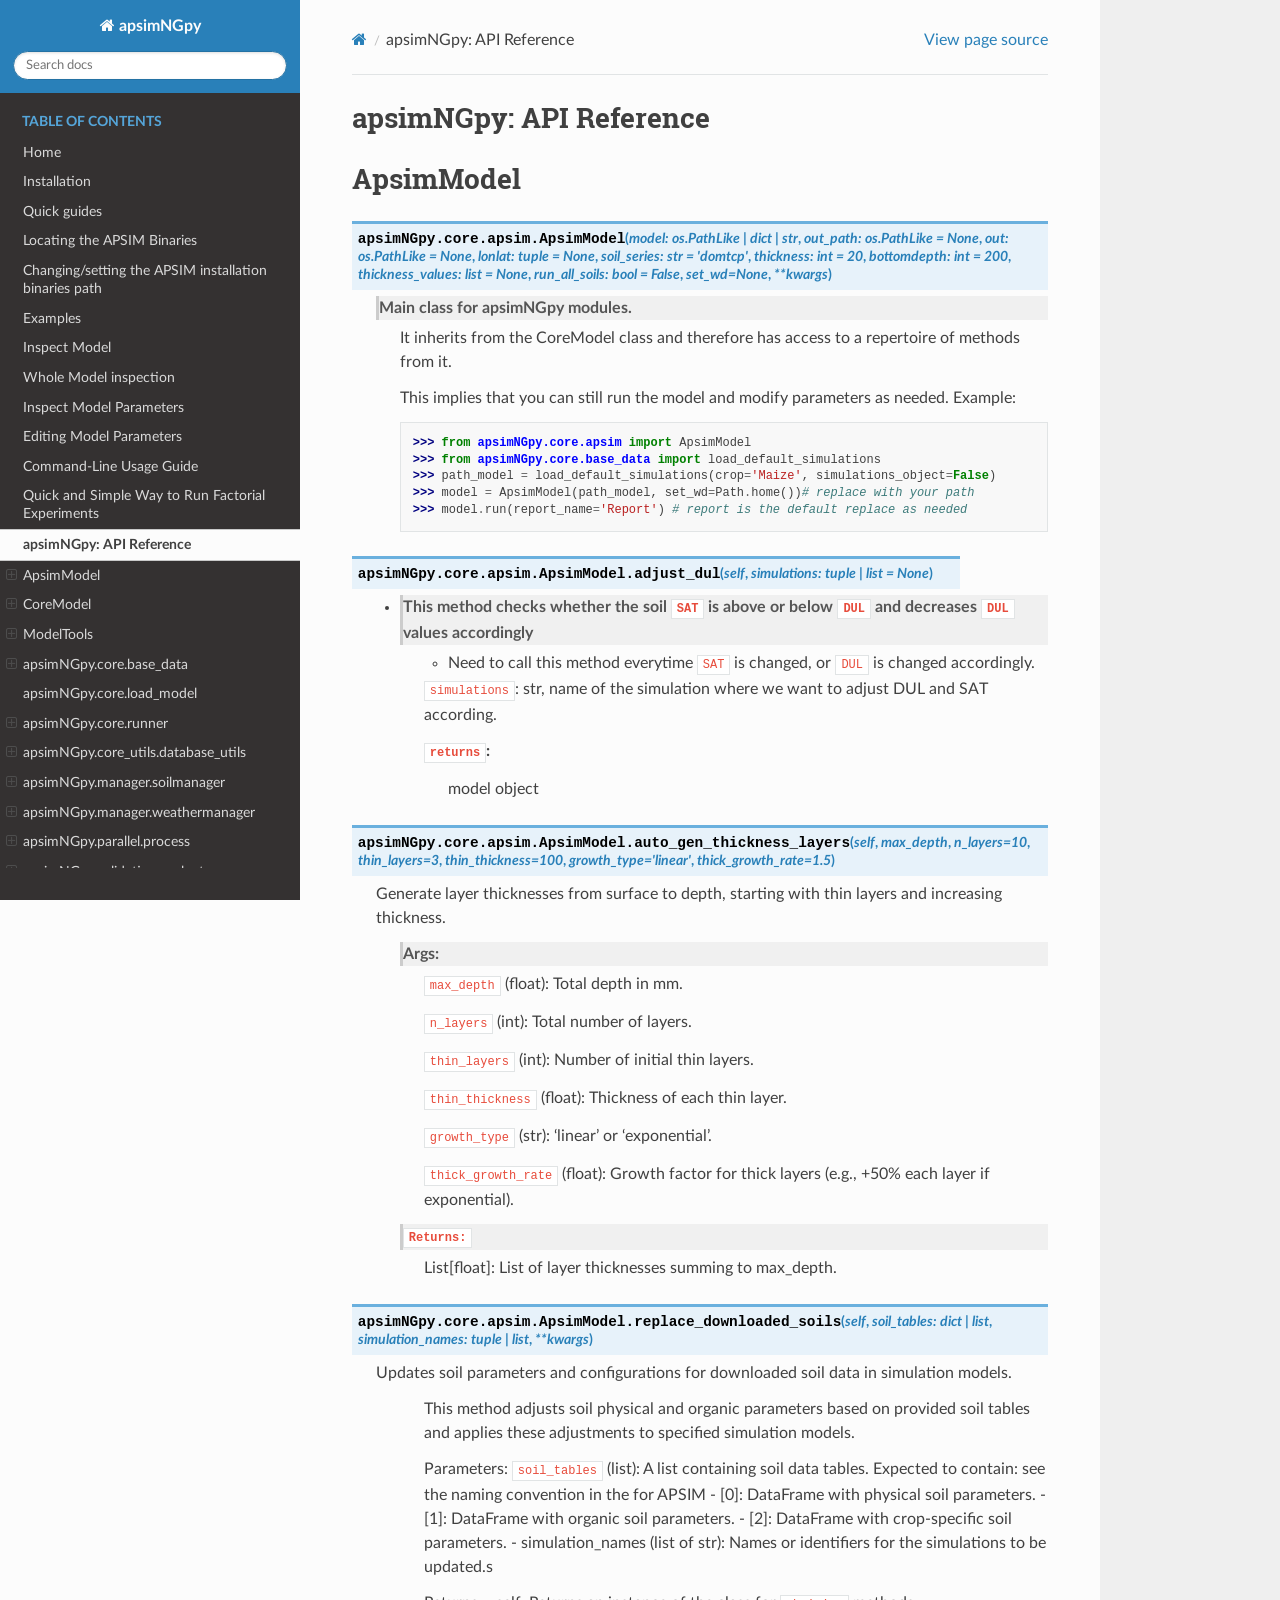
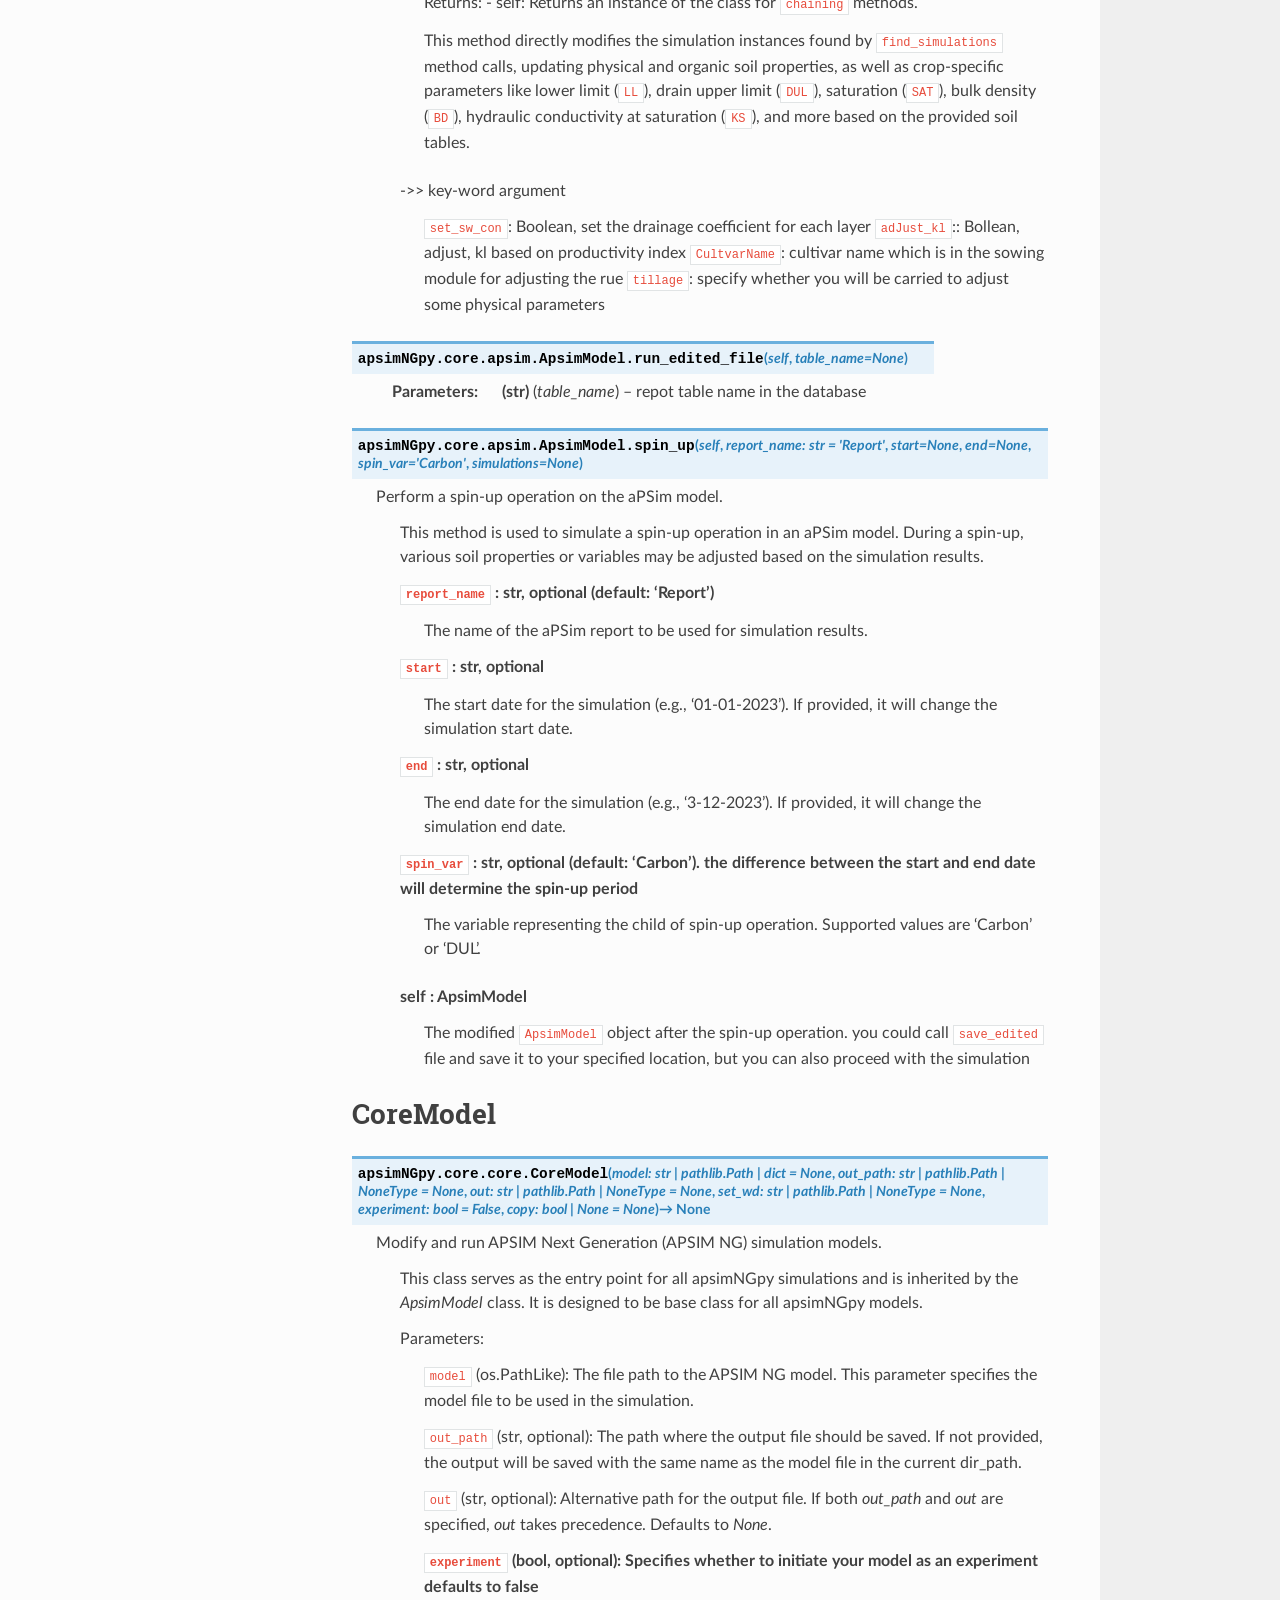
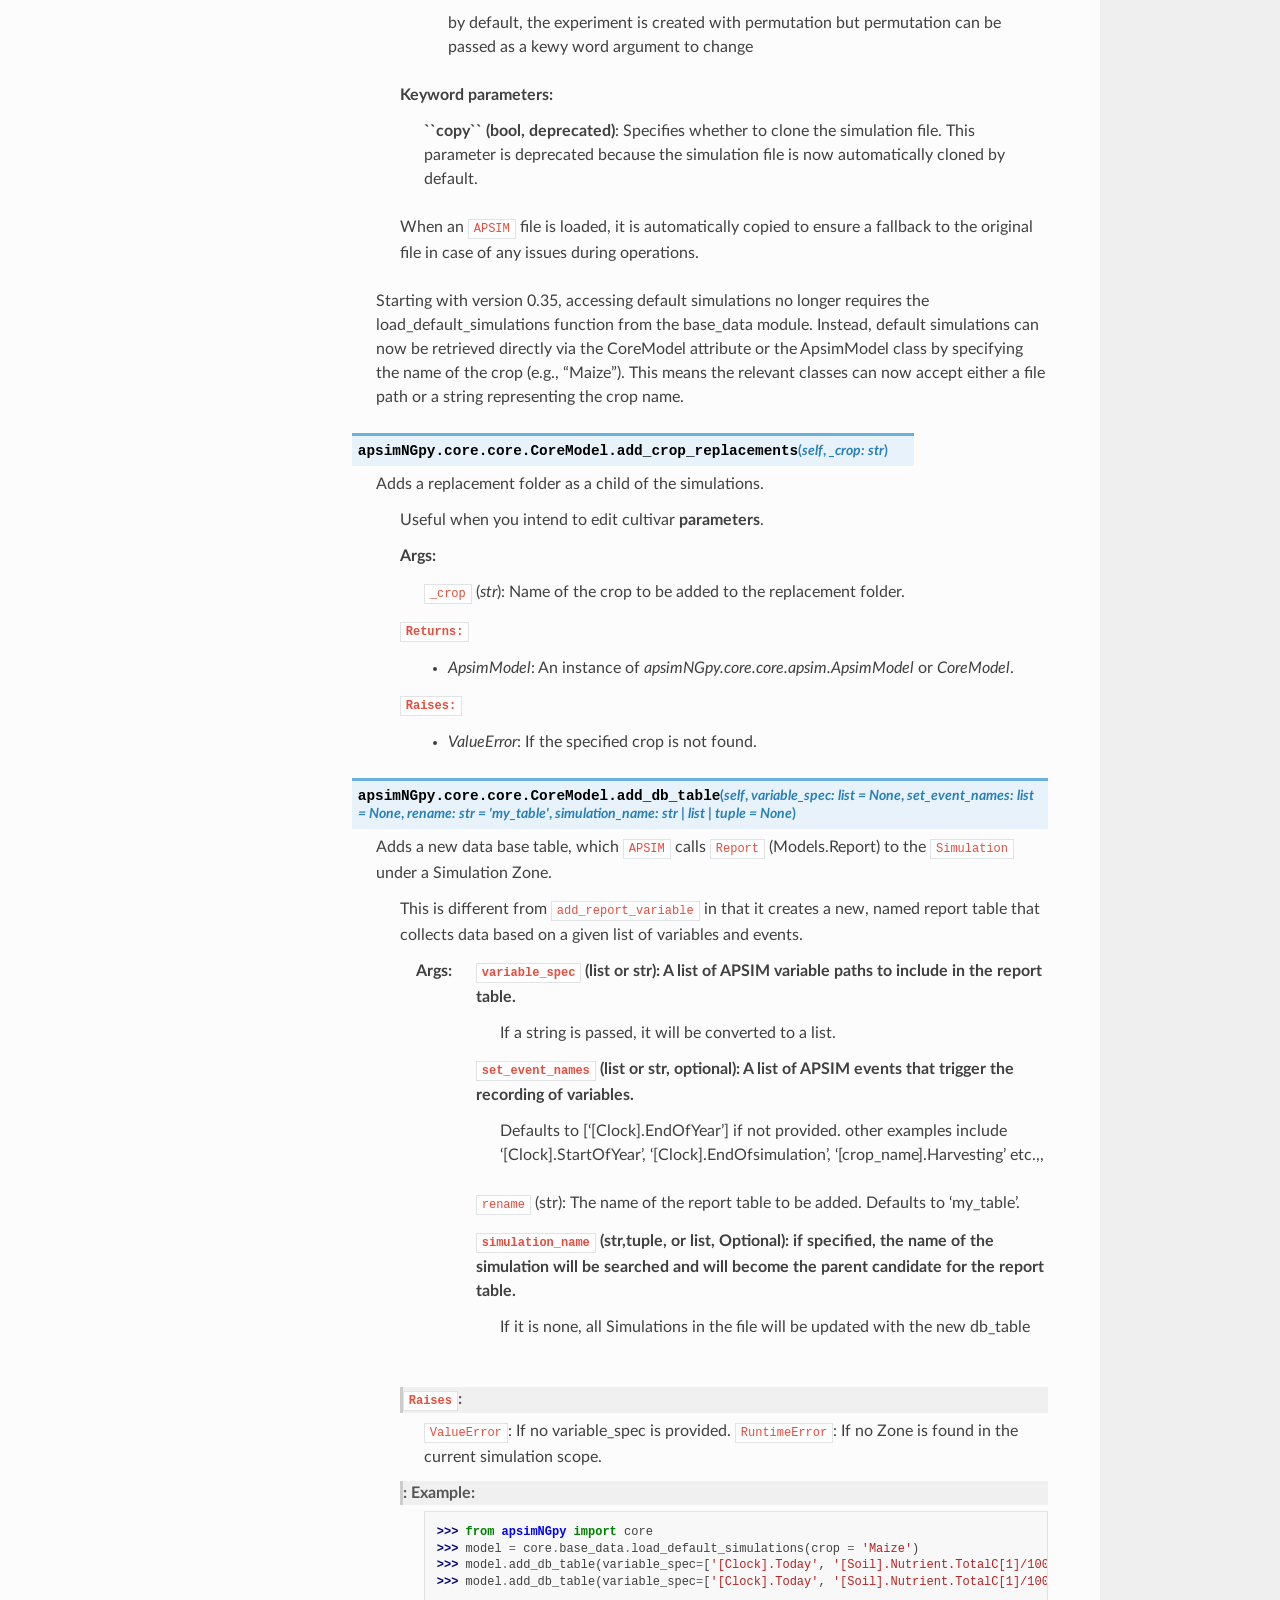
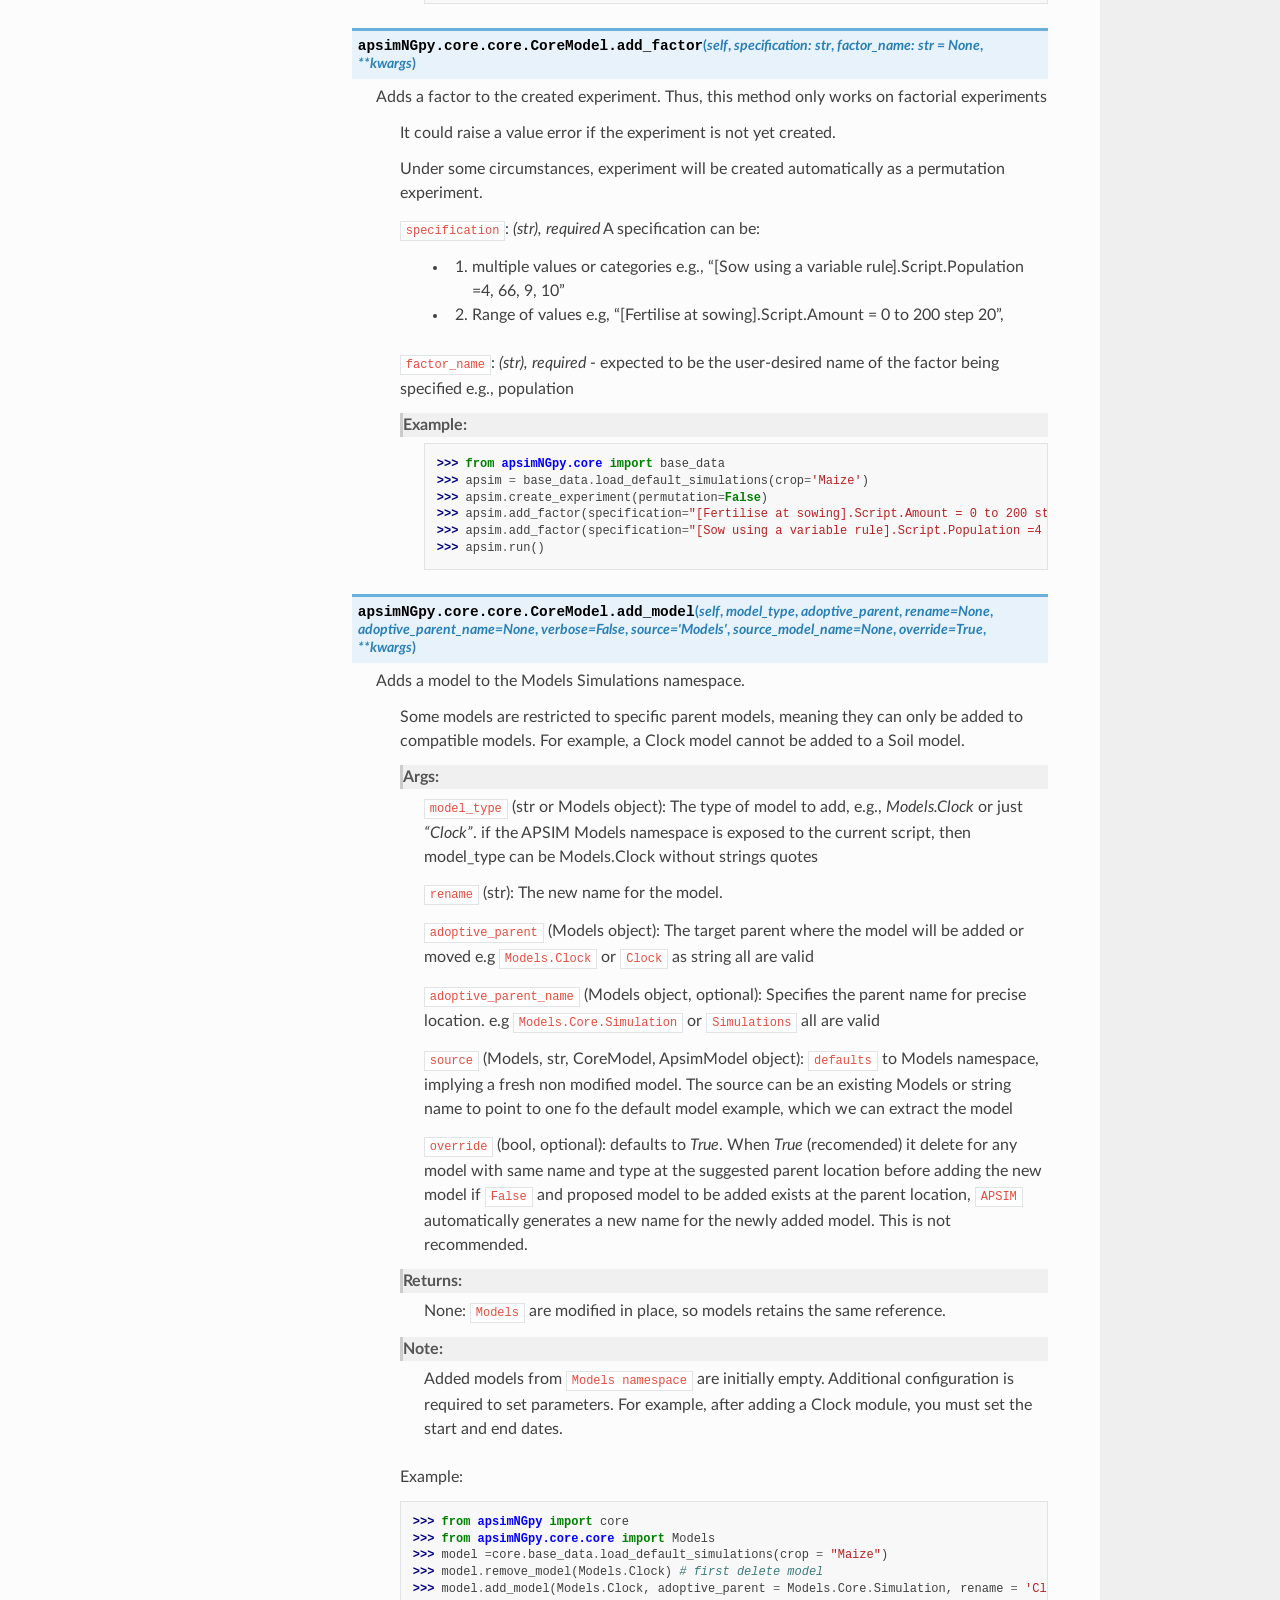
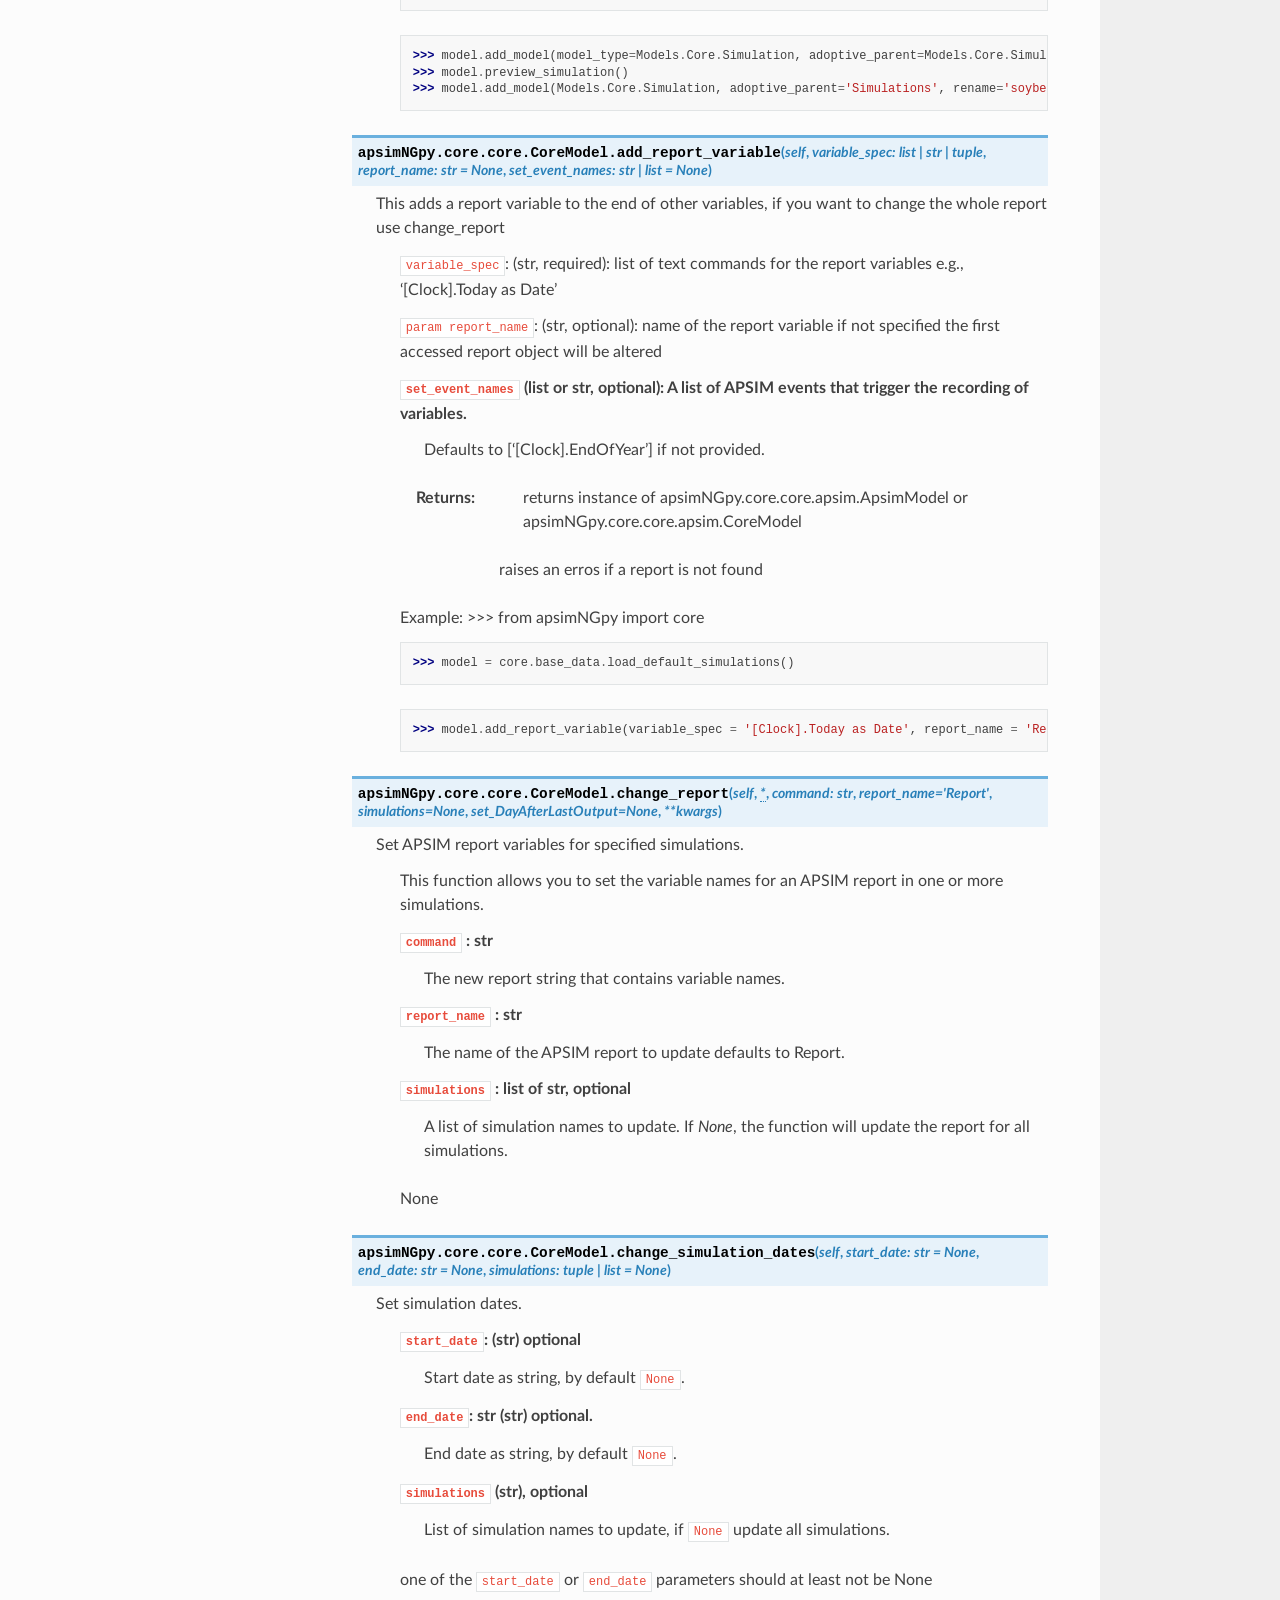
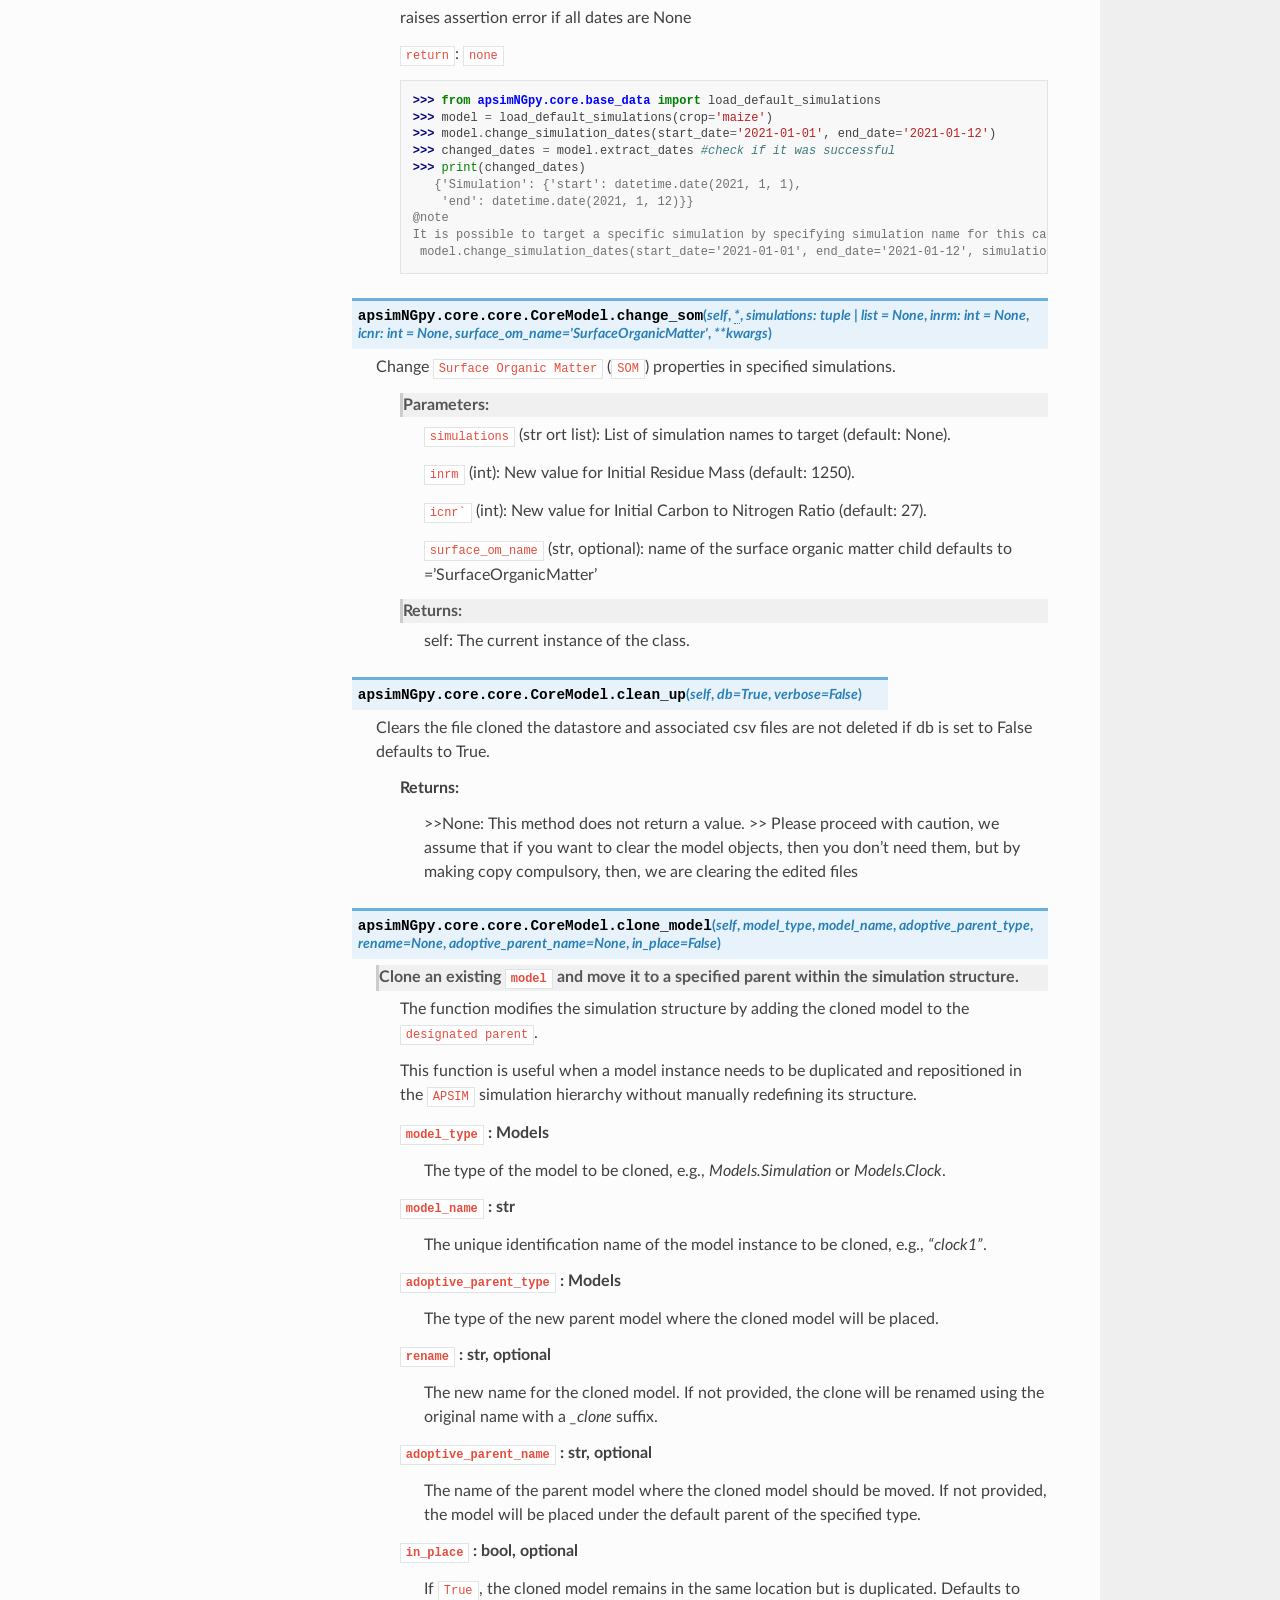
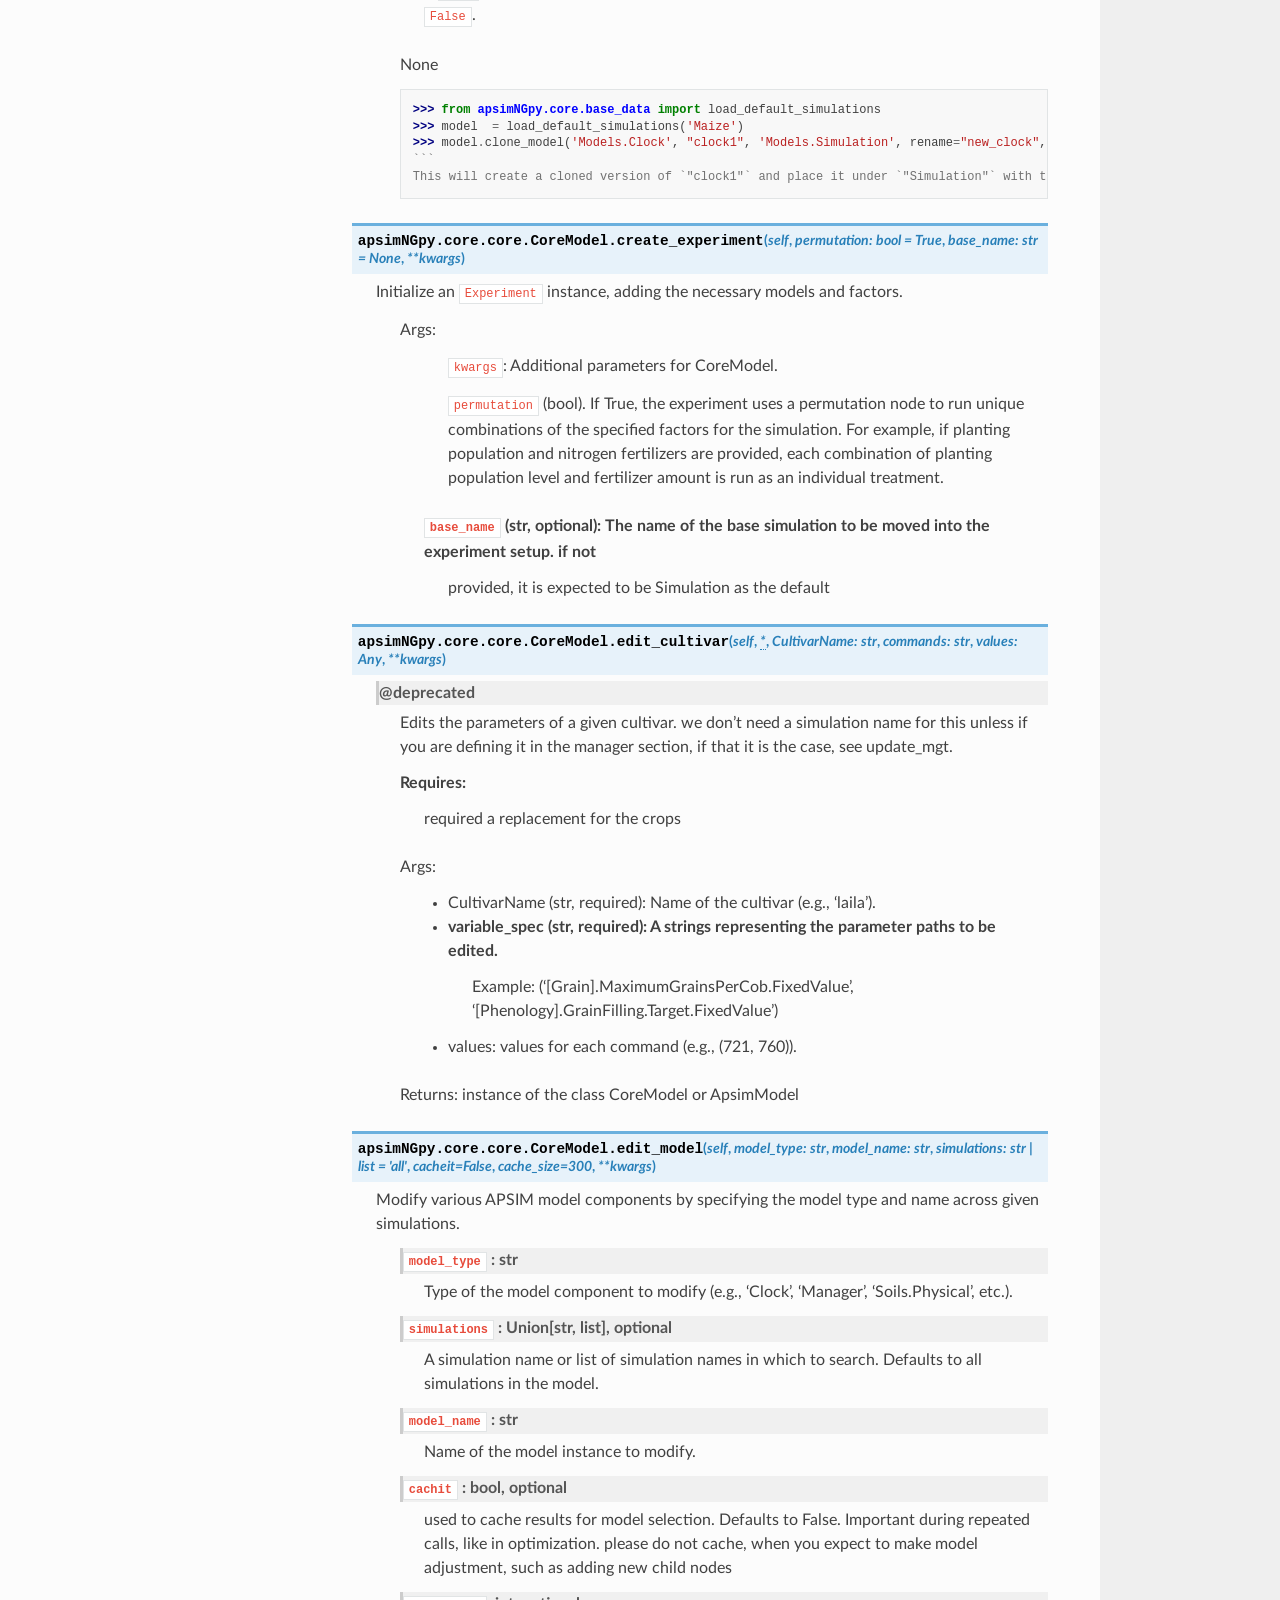
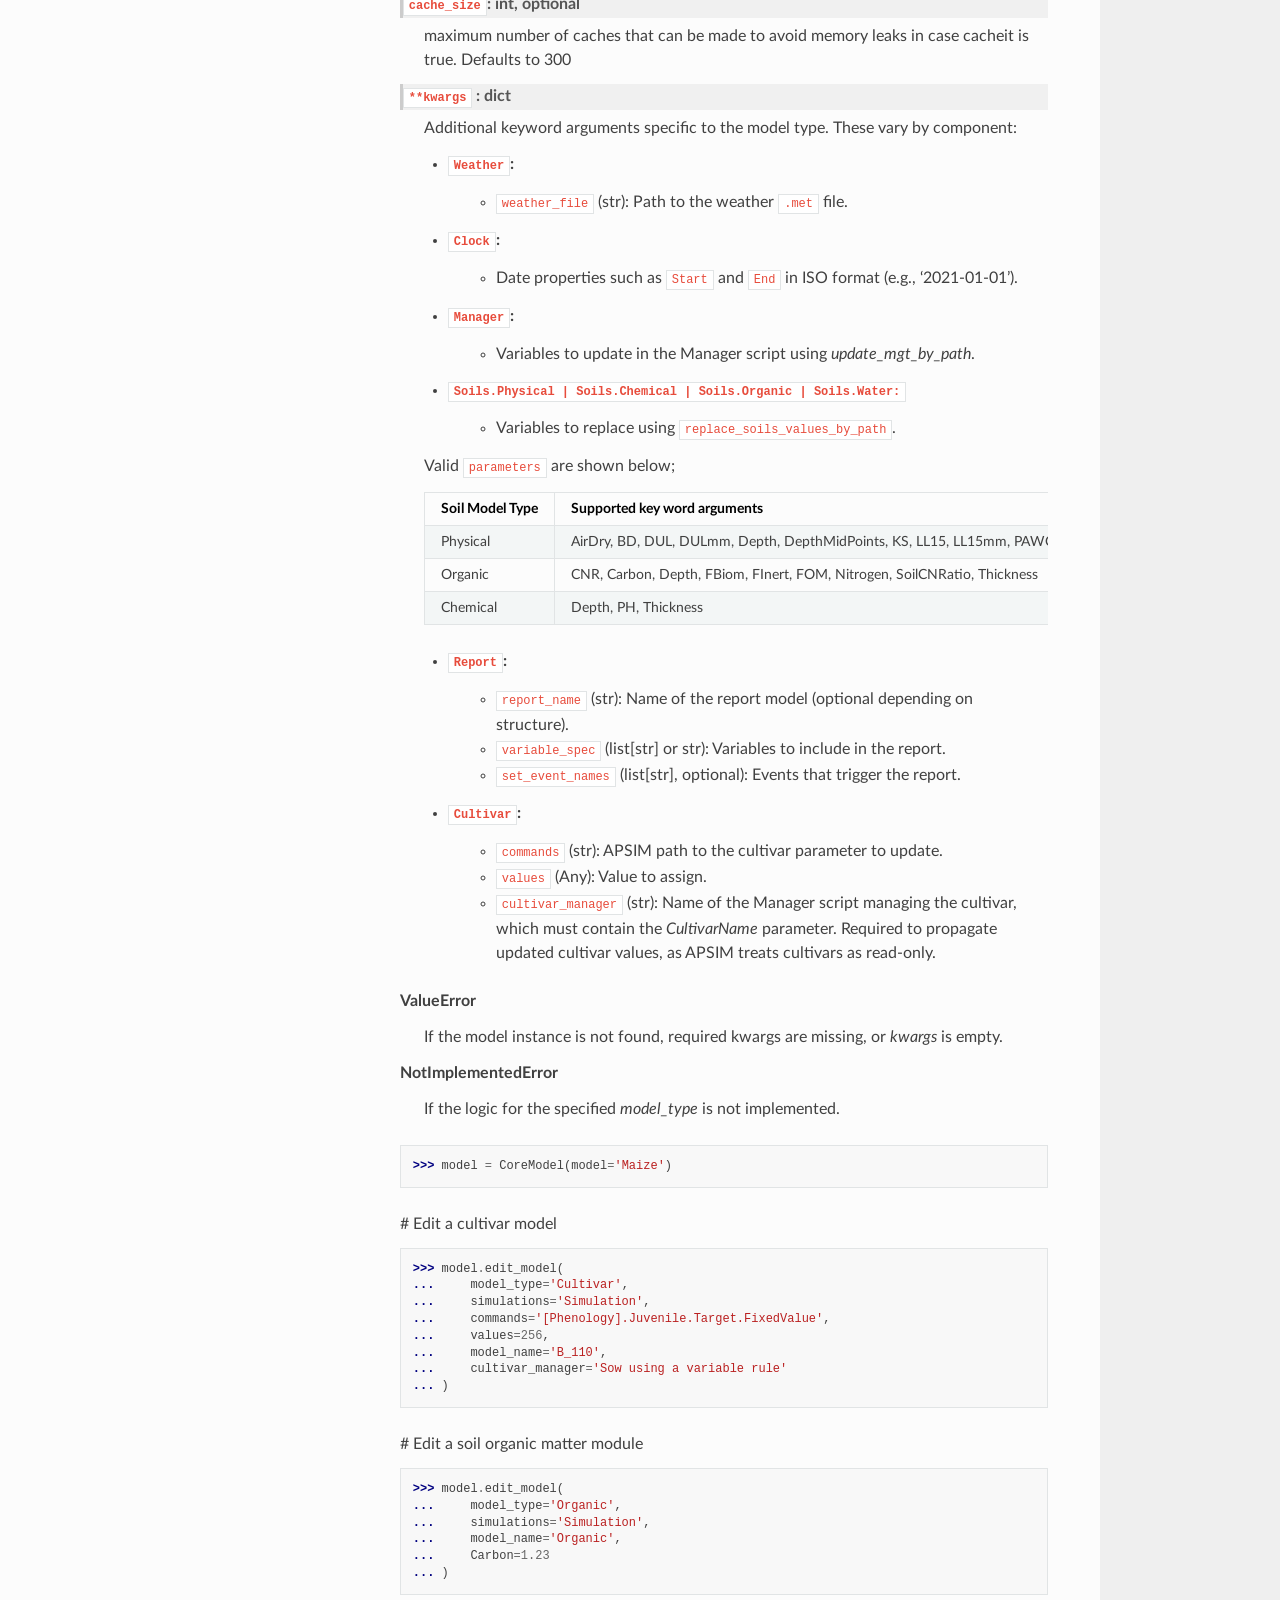
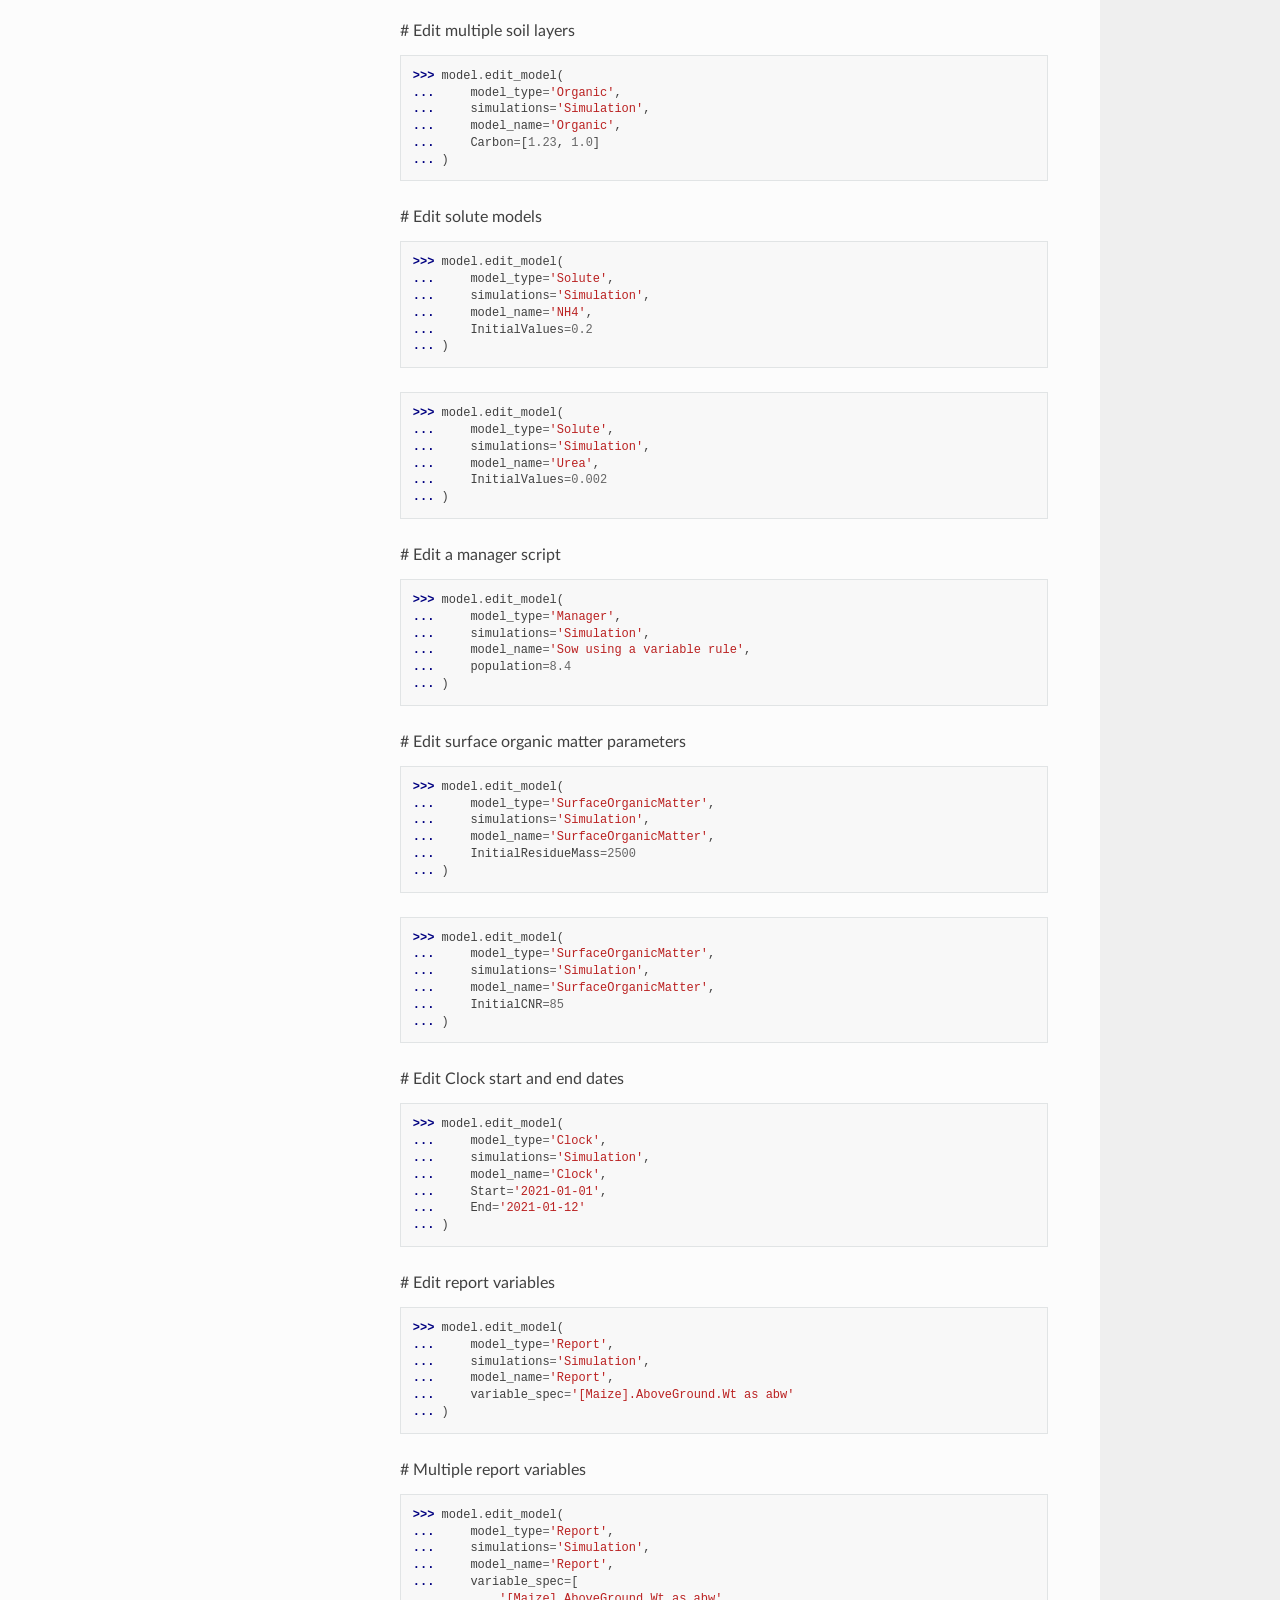
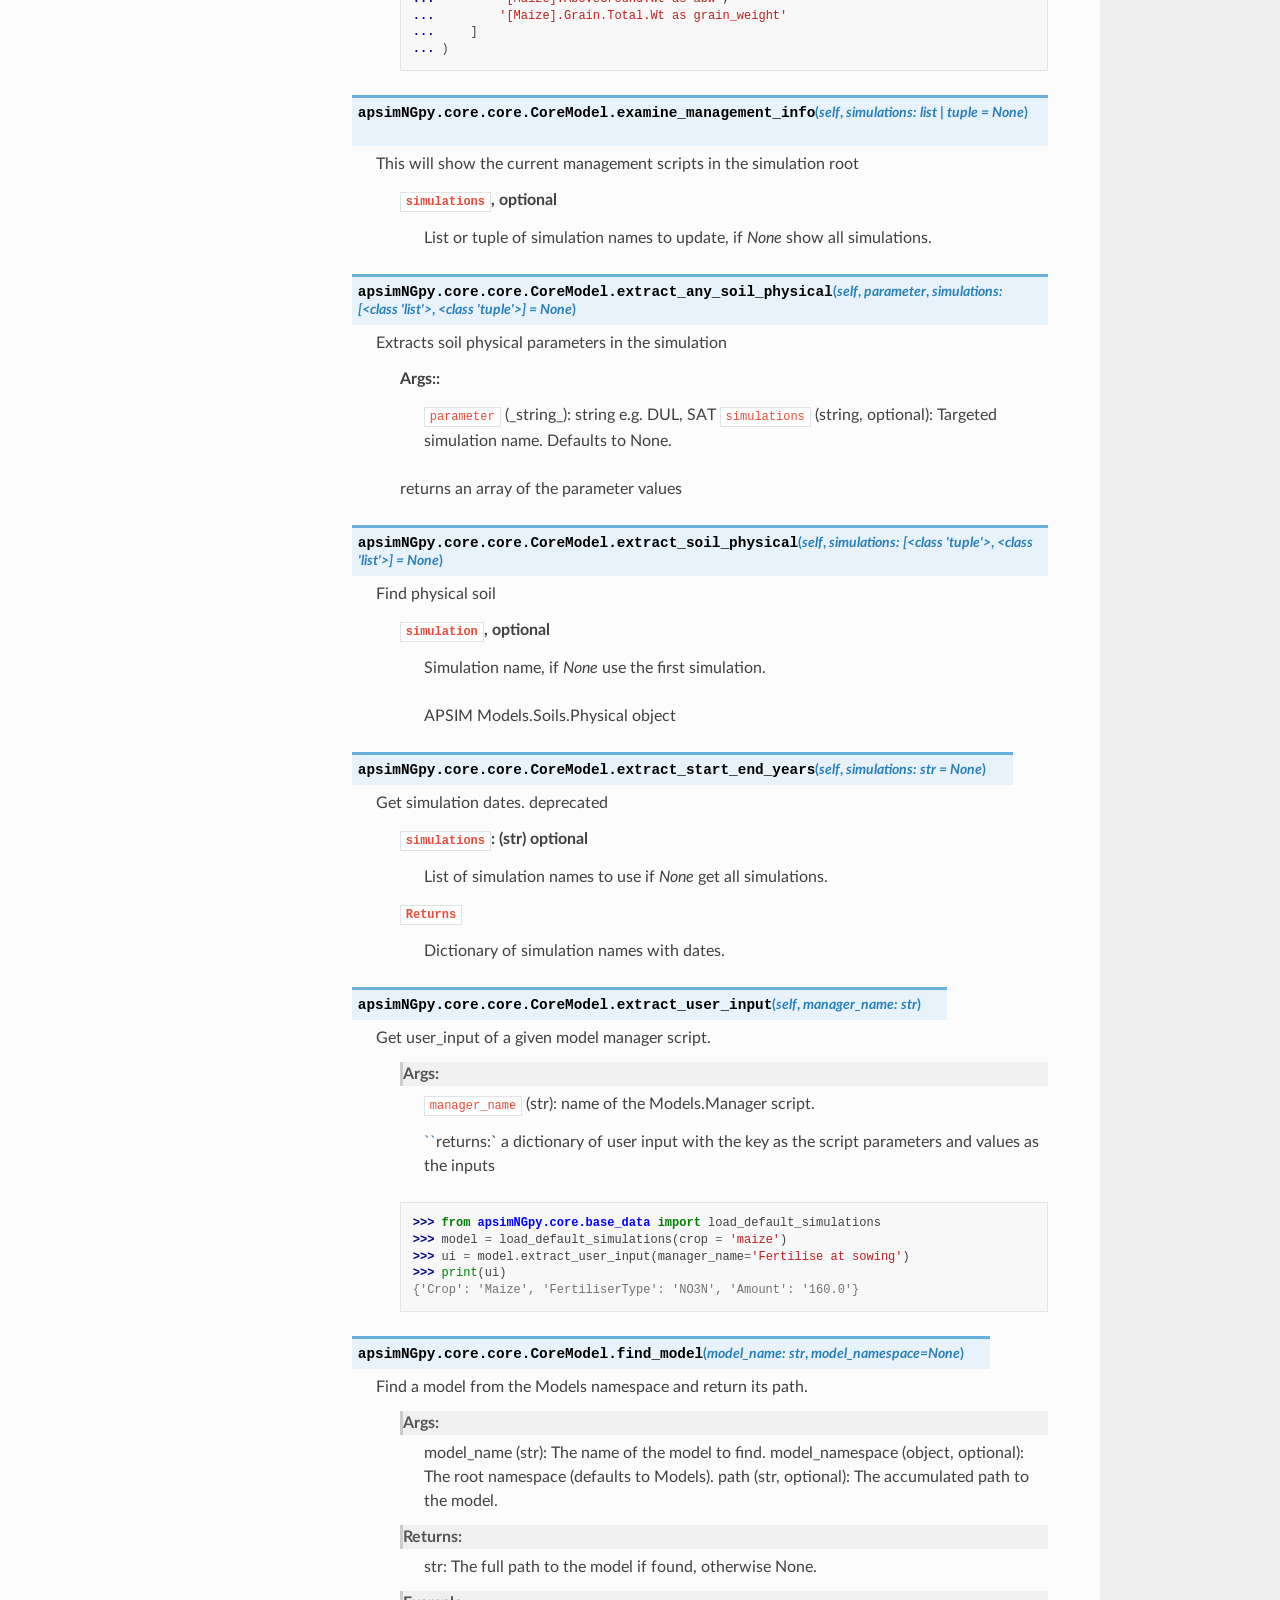
==== commit 8790b954: "deploy: acd4aa677bbf17c9180e3cf1c20c987a9f6a189b" ====
--- a/api.html
+++ b/api.html
@@ -9,7 +9,6 @@
   <title>apsimNGpy: API Reference &mdash; apsimNGpy 0.32 documentation</title>
       <link rel="stylesheet" type="text/css" href="_static/pygments.css?v=80d5e7a1" />
       <link rel="stylesheet" type="text/css" href="_static/css/theme.css?v=e59714d7" />
-      <link rel="stylesheet" type="text/css" href="_static/custom_css.css" />
 
   
       <script src="_static/jquery.js?v=5d32c60e"></script>
@@ -52,6 +51,8 @@
 <li class="toctree-l1"><a class="reference internal" href="Usage.html">Examples</a></li>
 <li class="toctree-l1"><a class="reference internal" href="model%20inspection.html">Inspect Model</a></li>
 <li class="toctree-l1"><a class="reference internal" href="model%20inspection.html#whole-model-inspection">Whole Model inspection</a></li>
+<li class="toctree-l1"><a class="reference internal" href="inspect_model_parameters.html">Inspect Model Parameters</a></li>
+<li class="toctree-l1"><a class="reference internal" href="edit.html">Editing Model Parameters</a></li>
 <li class="toctree-l1"><a class="reference internal" href="cli.html">Command-Line Usage Guide</a></li>
 <li class="toctree-l1"><a class="reference internal" href="factorial_experiments.html">Quick and Simple Way to Run Factorial Experiments</a></li>
 <li class="toctree-l1 current"><a class="current reference internal" href="#">apsimNGpy: API Reference</a></li>
@@ -59,7 +60,6 @@
 <li class="toctree-l2"><a class="reference internal" href="#apsimNGpy.core.apsim.ApsimModel"><code class="docutils literal notranslate"><span class="pre">apsimNGpy.core.apsim.ApsimModel()</span></code></a></li>
 <li class="toctree-l2"><a class="reference internal" href="#apsimNGpy.core.apsim.ApsimModel.adjust_dul"><code class="docutils literal notranslate"><span class="pre">apsimNGpy.core.apsim.ApsimModel.adjust_dul()</span></code></a></li>
 <li class="toctree-l2"><a class="reference internal" href="#apsimNGpy.core.apsim.ApsimModel.auto_gen_thickness_layers"><code class="docutils literal notranslate"><span class="pre">apsimNGpy.core.apsim.ApsimModel.auto_gen_thickness_layers()</span></code></a></li>
-<li class="toctree-l2"><a class="reference internal" href="#apsimNGpy.core.apsim.ApsimModel.get_initial_no3"><code class="docutils literal notranslate"><span class="pre">apsimNGpy.core.apsim.ApsimModel.get_initial_no3()</span></code></a></li>
 <li class="toctree-l2"><a class="reference internal" href="#apsimNGpy.core.apsim.ApsimModel.replace_downloaded_soils"><code class="docutils literal notranslate"><span class="pre">apsimNGpy.core.apsim.ApsimModel.replace_downloaded_soils()</span></code></a></li>
 <li class="toctree-l2"><a class="reference internal" href="#apsimNGpy.core.apsim.ApsimModel.run_edited_file"><code class="docutils literal notranslate"><span class="pre">apsimNGpy.core.apsim.ApsimModel.run_edited_file()</span></code></a></li>
 <li class="toctree-l2"><a class="reference internal" href="#apsimNGpy.core.apsim.ApsimModel.spin_up"><code class="docutils literal notranslate"><span class="pre">apsimNGpy.core.apsim.ApsimModel.spin_up()</span></code></a></li>
@@ -81,24 +81,20 @@
 <li class="toctree-l2"><a class="reference internal" href="#apsimNGpy.core.core.CoreModel.edit_cultivar"><code class="docutils literal notranslate"><span class="pre">apsimNGpy.core.core.CoreModel.edit_cultivar()</span></code></a></li>
 <li class="toctree-l2"><a class="reference internal" href="#apsimNGpy.core.core.CoreModel.edit_model"><code class="docutils literal notranslate"><span class="pre">apsimNGpy.core.core.CoreModel.edit_model()</span></code></a></li>
 <li class="toctree-l2"><a class="reference internal" href="#apsimNGpy.core.core.CoreModel.examine_management_info"><code class="docutils literal notranslate"><span class="pre">apsimNGpy.core.core.CoreModel.examine_management_info()</span></code></a></li>
-<li class="toctree-l2"><a class="reference internal" href="#apsimNGpy.core.core.CoreModel.extract_any_soil_organic"><code class="docutils literal notranslate"><span class="pre">apsimNGpy.core.core.CoreModel.extract_any_soil_organic()</span></code></a></li>
 <li class="toctree-l2"><a class="reference internal" href="#apsimNGpy.core.core.CoreModel.extract_any_soil_physical"><code class="docutils literal notranslate"><span class="pre">apsimNGpy.core.core.CoreModel.extract_any_soil_physical()</span></code></a></li>
-<li class="toctree-l2"><a class="reference internal" href="#apsimNGpy.core.core.CoreModel.extract_crop_soil_water"><code class="docutils literal notranslate"><span class="pre">apsimNGpy.core.core.CoreModel.extract_crop_soil_water()</span></code></a></li>
 <li class="toctree-l2"><a class="reference internal" href="#apsimNGpy.core.core.CoreModel.extract_soil_physical"><code class="docutils literal notranslate"><span class="pre">apsimNGpy.core.core.CoreModel.extract_soil_physical()</span></code></a></li>
-<li class="toctree-l2"><a class="reference internal" href="#apsimNGpy.core.core.CoreModel.extract_soil_property_by_path"><code class="docutils literal notranslate"><span class="pre">apsimNGpy.core.core.CoreModel.extract_soil_property_by_path()</span></code></a></li>
 <li class="toctree-l2"><a class="reference internal" href="#apsimNGpy.core.core.CoreModel.extract_start_end_years"><code class="docutils literal notranslate"><span class="pre">apsimNGpy.core.core.CoreModel.extract_start_end_years()</span></code></a></li>
 <li class="toctree-l2"><a class="reference internal" href="#apsimNGpy.core.core.CoreModel.extract_user_input"><code class="docutils literal notranslate"><span class="pre">apsimNGpy.core.core.CoreModel.extract_user_input()</span></code></a></li>
 <li class="toctree-l2"><a class="reference internal" href="#apsimNGpy.core.core.CoreModel.find_model"><code class="docutils literal notranslate"><span class="pre">apsimNGpy.core.core.CoreModel.find_model()</span></code></a></li>
 <li class="toctree-l2"><a class="reference internal" href="#apsimNGpy.core.core.CoreModel.get_crop_replacement"><code class="docutils literal notranslate"><span class="pre">apsimNGpy.core.core.CoreModel.get_crop_replacement()</span></code></a></li>
-<li class="toctree-l2"><a class="reference internal" href="#apsimNGpy.core.core.CoreModel.get_current_cultivar_name"><code class="docutils literal notranslate"><span class="pre">apsimNGpy.core.core.CoreModel.get_current_cultivar_name()</span></code></a></li>
 <li class="toctree-l2"><a class="reference internal" href="#apsimNGpy.core.core.CoreModel.get_model_paths"><code class="docutils literal notranslate"><span class="pre">apsimNGpy.core.core.CoreModel.get_model_paths()</span></code></a></li>
-<li class="toctree-l2"><a class="reference internal" href="#apsimNGpy.core.core.CoreModel.get_report"><code class="docutils literal notranslate"><span class="pre">apsimNGpy.core.core.CoreModel.get_report()</span></code></a></li>
+<li class="toctree-l2"><a class="reference internal" href="#apsimNGpy.core.core.CoreModel.get_simulated_output"><code class="docutils literal notranslate"><span class="pre">apsimNGpy.core.core.CoreModel.get_simulated_output()</span></code></a></li>
+<li class="toctree-l2"><a class="reference internal" href="#apsimNGpy.core.core.CoreModel.get_weather_from_web"><code class="docutils literal notranslate"><span class="pre">apsimNGpy.core.core.CoreModel.get_weather_from_web()</span></code></a></li>
 <li class="toctree-l2"><a class="reference internal" href="#apsimNGpy.core.core.CoreModel.inspect_file"><code class="docutils literal notranslate"><span class="pre">apsimNGpy.core.core.CoreModel.inspect_file()</span></code></a></li>
 <li class="toctree-l2"><a class="reference internal" href="#apsimNGpy.core.core.CoreModel.inspect_model"><code class="docutils literal notranslate"><span class="pre">apsimNGpy.core.core.CoreModel.inspect_model()</span></code></a></li>
 <li class="toctree-l2"><a class="reference internal" href="#apsimNGpy.core.core.CoreModel.inspect_model_parameters"><code class="docutils literal notranslate"><span class="pre">apsimNGpy.core.core.CoreModel.inspect_model_parameters()</span></code></a></li>
 <li class="toctree-l2"><a class="reference internal" href="#apsimNGpy.core.core.CoreModel.move_model"><code class="docutils literal notranslate"><span class="pre">apsimNGpy.core.core.CoreModel.move_model()</span></code></a></li>
 <li class="toctree-l2"><a class="reference internal" href="#apsimNGpy.core.core.CoreModel.preview_simulation"><code class="docutils literal notranslate"><span class="pre">apsimNGpy.core.core.CoreModel.preview_simulation()</span></code></a></li>
-<li class="toctree-l2"><a class="reference internal" href="#apsimNGpy.core.core.CoreModel.read_from_db_names"><code class="docutils literal notranslate"><span class="pre">apsimNGpy.core.core.CoreModel.read_from_db_names()</span></code></a></li>
 <li class="toctree-l2"><a class="reference internal" href="#apsimNGpy.core.core.CoreModel.recompile_edited_model"><code class="docutils literal notranslate"><span class="pre">apsimNGpy.core.core.CoreModel.recompile_edited_model()</span></code></a></li>
 <li class="toctree-l2"><a class="reference internal" href="#apsimNGpy.core.core.CoreModel.remove_model"><code class="docutils literal notranslate"><span class="pre">apsimNGpy.core.core.CoreModel.remove_model()</span></code></a></li>
 <li class="toctree-l2"><a class="reference internal" href="#apsimNGpy.core.core.CoreModel.rename_model"><code class="docutils literal notranslate"><span class="pre">apsimNGpy.core.core.CoreModel.rename_model()</span></code></a></li>
@@ -141,14 +137,6 @@
 <li class="toctree-l2"><a class="reference internal" href="#apsimNGpy.core.runner.upgrade_apsim_file"><code class="docutils literal notranslate"><span class="pre">apsimNGpy.core.runner.upgrade_apsim_file()</span></code></a></li>
 </ul>
 </li>
-<li class="toctree-l1"><a class="reference internal" href="#apsimngpy-core-structure">apsimNGpy.core.structure</a><ul>
-<li class="toctree-l2"><a class="reference internal" href="#apsimNGpy.core.structure.add_model"><code class="docutils literal notranslate"><span class="pre">apsimNGpy.core.structure.add_model()</span></code></a></li>
-<li class="toctree-l2"><a class="reference internal" href="#apsimNGpy.core.structure.find_model"><code class="docutils literal notranslate"><span class="pre">apsimNGpy.core.structure.find_model()</span></code></a></li>
-<li class="toctree-l2"><a class="reference internal" href="#id9"><code class="docutils literal notranslate"><span class="pre">apsimNGpy.core.base_data.load_default_simulations()</span></code></a></li>
-<li class="toctree-l2"><a class="reference internal" href="#apsimNGpy.core.structure.remove_model"><code class="docutils literal notranslate"><span class="pre">apsimNGpy.core.structure.remove_model()</span></code></a></li>
-<li class="toctree-l2"><a class="reference internal" href="#apsimNGpy.core.apsimApsimModel"><code class="docutils literal notranslate"><span class="pre">apsimNGpy.core.apsimApsimModel</span></code></a></li>
-</ul>
-</li>
 <li class="toctree-l1"><a class="reference internal" href="#apsimngpy-core-utils-database-utils">apsimNGpy.core_utils.database_utils</a><ul>
 <li class="toctree-l2"><a class="reference internal" href="#apsimNGpy.core_utils.database_utils.clear_table"><code class="docutils literal notranslate"><span class="pre">apsimNGpy.core_utils.database_utils.clear_table()</span></code></a></li>
 <li class="toctree-l2"><a class="reference internal" href="#apsimNGpy.core_utils.database_utils.dataview_to_dataframe"><code class="docutils literal notranslate"><span class="pre">apsimNGpy.core_utils.database_utils.dataview_to_dataframe()</span></code></a></li>
@@ -167,7 +155,6 @@
 <li class="toctree-l2"><a class="reference internal" href="#apsimNGpy.manager.weathermanager.day_of_year_to_date"><code class="docutils literal notranslate"><span class="pre">apsimNGpy.manager.weathermanager.day_of_year_to_date()</span></code></a></li>
 <li class="toctree-l2"><a class="reference internal" href="#apsimNGpy.manager.weathermanager.get_iem_by_station"><code class="docutils literal notranslate"><span class="pre">apsimNGpy.manager.weathermanager.get_iem_by_station()</span></code></a></li>
 <li class="toctree-l2"><a class="reference internal" href="#apsimNGpy.manager.weathermanager.get_met_from_day_met"><code class="docutils literal notranslate"><span class="pre">apsimNGpy.manager.weathermanager.get_met_from_day_met()</span></code></a></li>
-<li class="toctree-l2"><a class="reference internal" href="#apsimNGpy.manager.weathermanager.get_weather"><code class="docutils literal notranslate"><span class="pre">apsimNGpy.manager.weathermanager.get_weather()</span></code></a></li>
 <li class="toctree-l2"><a class="reference internal" href="#apsimNGpy.manager.weathermanager.impute_data"><code class="docutils literal notranslate"><span class="pre">apsimNGpy.manager.weathermanager.impute_data()</span></code></a></li>
 <li class="toctree-l2"><a class="reference internal" href="#apsimNGpy.manager.weathermanager.merge_columns"><code class="docutils literal notranslate"><span class="pre">apsimNGpy.manager.weathermanager.merge_columns()</span></code></a></li>
 </ul>
@@ -238,17 +225,14 @@
 <span class="sig-prename descclassname"><span class="pre">apsimNGpy.core.apsim.ApsimModel.</span></span><span class="sig-name descname"><span class="pre">adjust_dul</span></span><span class="sig-paren">(</span><em class="sig-param"><span class="n"><span class="pre">self</span></span></em>, <em class="sig-param"><span class="n"><span class="pre">simulations</span></span><span class="p"><span class="pre">:</span></span><span class="w"> </span><span class="n"><span class="pre">tuple</span><span class="w"> </span><span class="p"><span class="pre">|</span></span><span class="w"> </span><span class="pre">list</span></span><span class="w"> </span><span class="o"><span class="pre">=</span></span><span class="w"> </span><span class="default_value"><span class="pre">None</span></span></em><span class="sig-paren">)</span><a class="headerlink" href="#apsimNGpy.core.apsim.ApsimModel.adjust_dul" title="Link to this definition"></a></dt>
 <dd><ul>
 <li><dl>
-<dt>This method checks whether the soil SAT is above or below DUL and decreases DUL  values accordingly</dt><dd><ul class="simple">
-<li><p>Need to cal this method everytime SAT is changed, or DUL is changed accordingly</p></li>
-</ul>
-<dl class="field-list simple">
-<dt class="field-odd">param simulations<span class="colon">:</span></dt>
-<dd class="field-odd"><p>str, name of the simulation where we want to adjust DUL and SAT according</p>
-</dd>
-<dt class="field-even">return<span class="colon">:</span></dt>
-<dd class="field-even"><p></p></dd>
-</dl>
-<p>model object</p>
+<dt>This method checks whether the soil <code class="docutils literal notranslate"><span class="pre">SAT</span></code> is above or below <code class="docutils literal notranslate"><span class="pre">DUL</span></code> and decreases <code class="docutils literal notranslate"><span class="pre">DUL</span></code>  values accordingly</dt><dd><ul class="simple">
+<li><p>Need to call this method everytime <code class="docutils literal notranslate"><span class="pre">SAT</span></code> is changed, or <code class="docutils literal notranslate"><span class="pre">DUL</span></code> is changed accordingly.</p></li>
+</ul>
+<p><code class="docutils literal notranslate"><span class="pre">simulations</span></code>: str, name of the simulation where we want to adjust DUL and SAT according.</p>
+<dl class="simple">
+<dt><code class="docutils literal notranslate"><span class="pre">returns</span></code>:</dt><dd><p>model object</p>
+</dd>
+</dl>
 </dd>
 </dl>
 </li>
@@ -260,24 +244,18 @@
 <span class="sig-prename descclassname"><span class="pre">apsimNGpy.core.apsim.ApsimModel.</span></span><span class="sig-name descname"><span class="pre">auto_gen_thickness_layers</span></span><span class="sig-paren">(</span><em class="sig-param"><span class="n"><span class="pre">self</span></span></em>, <em class="sig-param"><span class="n"><span class="pre">max_depth</span></span></em>, <em class="sig-param"><span class="n"><span class="pre">n_layers</span></span><span class="o"><span class="pre">=</span></span><span class="default_value"><span class="pre">10</span></span></em>, <em class="sig-param"><span class="n"><span class="pre">thin_layers</span></span><span class="o"><span class="pre">=</span></span><span class="default_value"><span class="pre">3</span></span></em>, <em class="sig-param"><span class="n"><span class="pre">thin_thickness</span></span><span class="o"><span class="pre">=</span></span><span class="default_value"><span class="pre">100</span></span></em>, <em class="sig-param"><span class="n"><span class="pre">growth_type</span></span><span class="o"><span class="pre">=</span></span><span class="default_value"><span class="pre">'linear'</span></span></em>, <em class="sig-param"><span class="n"><span class="pre">thick_growth_rate</span></span><span class="o"><span class="pre">=</span></span><span class="default_value"><span class="pre">1.5</span></span></em><span class="sig-paren">)</span><a class="headerlink" href="#apsimNGpy.core.apsim.ApsimModel.auto_gen_thickness_layers" title="Link to this definition"></a></dt>
 <dd><p>Generate layer thicknesses from surface to depth, starting with thin layers and increasing thickness.</p>
 <blockquote>
-<div><dl class="simple">
-<dt>Args:</dt><dd><p>max_depth (float): Total depth in mm.
-n_layers (int): Total number of layers.
-thin_layers (int): Number of initial thin layers.
-thin_thickness (float): Thickness of each thin layer.
-growth_type (str): ‘linear’ or ‘exponential’.
-thick_growth_rate (float): Growth factor for thick layers (e.g., +50% each layer if exponential).</p>
-</dd>
-<dt>Returns:</dt><dd><p>List[float]: List of layer thicknesses summing to max_depth.</p>
-</dd>
-</dl>
-</div></blockquote>
-</dd></dl>
-
-<dl class="py function">
-<dt class="sig sig-object py" id="apsimNGpy.core.apsim.ApsimModel.get_initial_no3">
-<span class="sig-prename descclassname"><span class="pre">apsimNGpy.core.apsim.ApsimModel.</span></span><span class="sig-name descname"><span class="pre">get_initial_no3</span></span><span class="sig-paren">(</span><em class="sig-param"><span class="n"><span class="pre">self</span></span></em>, <em class="sig-param"><span class="n"><span class="pre">simulation</span></span><span class="o"><span class="pre">=</span></span><span class="default_value"><span class="pre">None</span></span></em><span class="sig-paren">)</span><a class="headerlink" href="#apsimNGpy.core.apsim.ApsimModel.get_initial_no3" title="Link to this definition"></a></dt>
-<dd><p>Get soil initial NO3 content</p>
+<div><dl>
+<dt>Args:</dt><dd><p><code class="docutils literal notranslate"><span class="pre">max_depth</span></code> (float): Total depth in mm.</p>
+<p><code class="docutils literal notranslate"><span class="pre">n_layers</span></code> (int): Total number of layers.</p>
+<p><code class="docutils literal notranslate"><span class="pre">thin_layers</span></code> (int): Number of initial thin layers.</p>
+<p><code class="docutils literal notranslate"><span class="pre">thin_thickness</span></code> (float): Thickness of each thin layer.</p>
+<p><code class="docutils literal notranslate"><span class="pre">growth_type</span></code> (str): ‘linear’ or ‘exponential’.</p>
+<p><code class="docutils literal notranslate"><span class="pre">thick_growth_rate</span></code> (float): Growth factor for thick layers (e.g., +50% each layer if exponential).</p>
+</dd>
+<dt><code class="docutils literal notranslate"><span class="pre">Returns:</span></code></dt><dd><p>List[float]: List of layer thicknesses summing to max_depth.</p>
+</dd>
+</dl>
+</div></blockquote>
 </dd></dl>
 
 <dl class="py function">
@@ -287,36 +265,26 @@
 <blockquote>
 <div><blockquote>
 <div><p>This method adjusts soil physical and organic parameters based on provided soil tables and applies these
-adjustments to specified simulation models. Optionally, it can adjust the Radiation Use Efficiency (RUE)
-based on a Carbon to Sulfur ratio (CSR) sampled from the provided soil tables.</p>
-<dl class="simple">
-<dt>Parameters:</dt><dd><dl class="field-list simple">
-<dt class="field-odd">param soil_tables (list)<span class="colon">:</span></dt>
-<dd class="field-odd"><p>A list containing soil data tables. Expected to contain: see the naming</p>
-</dd>
-</dl>
-</dd>
-</dl>
-<p>convention in the for APSIM - [0]: DataFrame with physical soil parameters. - [1]: DataFrame with organic
-soil parameters. - [2]: DataFrame with crop-specific soil parameters. - RUE adjustment. - simulation_names (list of str): Names or identifiers for the simulations to
+adjustments to specified simulation models.</p>
+<p>Parameters:
+<code class="docutils literal notranslate"><span class="pre">soil_tables</span></code> (list): A list containing soil data tables. Expected to contain: see the naming
+convention in the for APSIM - [0]: DataFrame with physical soil parameters. - [1]: DataFrame with organic
+soil parameters. - [2]: DataFrame with crop-specific soil parameters. - simulation_names (list of str): Names or identifiers for the simulations to
 be updated.s</p>
 <p>Returns:
-- self: Returns an instance of the class for chaining methods.</p>
-<p>This method directly modifies the simulation instances found by <cite>find_simulations</cite> method calls,
-updating physical and organic soil properties, as well as crop-specific parameters like lower limit (LL),
-drain upper limit (DUL), saturation (SAT), bulk density (BD), hydraulic conductivity at saturation (KS),
+- self: Returns an instance of the class for <code class="docutils literal notranslate"><span class="pre">chaining</span></code> methods.</p>
+<p>This method directly modifies the simulation instances found by <code class="docutils literal notranslate"><span class="pre">find_simulations</span></code> method calls,
+updating physical and organic soil properties, as well as crop-specific parameters like lower limit (<code class="docutils literal notranslate"><span class="pre">LL</span></code>),
+drain upper limit (<code class="docutils literal notranslate"><span class="pre">DUL</span></code>), saturation (<code class="docutils literal notranslate"><span class="pre">SAT</span></code>), bulk density (<code class="docutils literal notranslate"><span class="pre">BD</span></code>), hydraulic conductivity at saturation (<code class="docutils literal notranslate"><span class="pre">KS</span></code>),
 and more based on the provided soil tables.</p>
 </div></blockquote>
-<dl>
-<dt>-&gt;&gt; key-word argument</dt><dd><blockquote>
-<div><p>adjust_rue: Boolean, adjust the radiation use efficiency</p>
-</div></blockquote>
-<p>‘set_sw_con’: Boolean, set the drainage coefficient for each layer
-adJust_kl:: Bollean, adjust, kl based on productivity index
-‘CultvarName’: cultivar name which is in the sowing module for adjusting the rue
-tillage: specify whether you will be carried to adjust some physical parameters</p>
-</dd>
-</dl>
+<p>-&gt;&gt; key-word argument</p>
+<blockquote>
+<div><p><code class="docutils literal notranslate"><span class="pre">set_sw_con</span></code>: Boolean, set the drainage coefficient for each layer
+<code class="docutils literal notranslate"><span class="pre">adJust_kl</span></code>:: Bollean, adjust, kl based on productivity index
+<code class="docutils literal notranslate"><span class="pre">CultvarName</span></code>: cultivar name which is in the sowing module for adjusting the rue
+<code class="docutils literal notranslate"><span class="pre">tillage</span></code>: specify whether you will be carried to adjust some physical parameters</p>
+</div></blockquote>
 </div></blockquote>
 </dd></dl>
 
@@ -338,18 +306,18 @@
 <div><p>This method is used to simulate a spin-up operation in an aPSim model. During a spin-up, various soil properties or
 variables may be adjusted based on the simulation results.</p>
 <dl class="simple">
-<dt>report_name<span class="classifier">str, optional (default: ‘Report’)</span></dt><dd><p>The name of the aPSim report to be used for simulation results.</p>
-</dd>
-<dt>start<span class="classifier">str, optional</span></dt><dd><p>The start date for the simulation (e.g., ‘01-01-2023’). If provided, it will change the simulation start date.</p>
-</dd>
-<dt>end<span class="classifier">str, optional</span></dt><dd><p>The end date for the simulation (e.g., ‘3-12-2023’). If provided, it will change the simulation end date.</p>
-</dd>
-<dt>spin_var<span class="classifier">str, optional (default: ‘Carbon’). the difference between the start and end date will determine the spin-up period</span></dt><dd><p>The variable representing the child of spin-up operation. Supported values are ‘Carbon’ or ‘DUL’.</p>
-</dd>
-</dl>
-<dl class="simple">
-<dt>self<span class="classifier">ApsimModel</span></dt><dd><p>The modified ApsimModel object after the spin-up operation.
-you could call save_edited file and save it to your specified location, but you can also proceed with the simulation</p>
+<dt><code class="docutils literal notranslate"><span class="pre">report_name</span></code><span class="classifier">str, optional (default: ‘Report’)</span></dt><dd><p>The name of the aPSim report to be used for simulation results.</p>
+</dd>
+<dt><code class="docutils literal notranslate"><span class="pre">start</span></code><span class="classifier">str, optional</span></dt><dd><p>The start date for the simulation (e.g., ‘01-01-2023’). If provided, it will change the simulation start date.</p>
+</dd>
+<dt><code class="docutils literal notranslate"><span class="pre">end</span></code><span class="classifier">str, optional</span></dt><dd><p>The end date for the simulation (e.g., ‘3-12-2023’). If provided, it will change the simulation end date.</p>
+</dd>
+<dt><code class="docutils literal notranslate"><span class="pre">spin_var</span></code><span class="classifier">str, optional (default: ‘Carbon’). the difference between the start and end date will determine the spin-up period</span></dt><dd><p>The variable representing the child of spin-up operation. Supported values are ‘Carbon’ or ‘DUL’.</p>
+</dd>
+</dl>
+<dl class="simple">
+<dt>self<span class="classifier">ApsimModel</span></dt><dd><p>The modified <code class="docutils literal notranslate"><span class="pre">ApsimModel</span></code> object after the spin-up operation.
+you could call <code class="docutils literal notranslate"><span class="pre">save_edited</span></code> file and save it to your specified location, but you can also proceed with the simulation</p>
 </dd>
 </dl>
 </div></blockquote>
@@ -360,22 +328,26 @@
 <h1>CoreModel<a class="headerlink" href="#coremodel" title="Link to this heading"></a></h1>
 <dl class="py function">
 <dt class="sig sig-object py" id="apsimNGpy.core.core.CoreModel">
-<span class="sig-prename descclassname"><span class="pre">apsimNGpy.core.core.</span></span><span class="sig-name descname"><span class="pre">CoreModel</span></span><span class="sig-paren">(</span><em class="sig-param"><span class="n"><span class="pre">model</span></span><span class="p"><span class="pre">:</span></span><span class="w"> </span><span class="n"><span class="pre">str</span><span class="w"> </span><span class="p"><span class="pre">|</span></span><span class="w"> </span><span class="pre">pathlib.Path</span><span class="w"> </span><span class="p"><span class="pre">|</span></span><span class="w"> </span><span class="pre">dict</span></span><span class="w"> </span><span class="o"><span class="pre">=</span></span><span class="w"> </span><span class="default_value"><span class="pre">None</span></span></em>, <em class="sig-param"><span class="n"><span class="pre">out_path</span></span><span class="p"><span class="pre">:</span></span><span class="w"> </span><span class="n"><span class="pre">str</span><span class="w"> </span><span class="p"><span class="pre">|</span></span><span class="w"> </span><span class="pre">pathlib.Path</span></span><span class="w"> </span><span class="o"><span class="pre">=</span></span><span class="w"> </span><span class="default_value"><span class="pre">None</span></span></em>, <em class="sig-param"><span class="n"><span class="pre">out</span></span><span class="p"><span class="pre">:</span></span><span class="w"> </span><span class="n"><span class="pre">str</span><span class="w"> </span><span class="p"><span class="pre">|</span></span><span class="w"> </span><span class="pre">pathlib.Path</span></span><span class="w"> </span><span class="o"><span class="pre">=</span></span><span class="w"> </span><span class="default_value"><span class="pre">None</span></span></em>, <em class="sig-param"><span class="n"><span class="pre">set_wd</span></span><span class="p"><span class="pre">:</span></span><span class="w"> </span><span class="n"><span class="pre">str</span><span class="w"> </span><span class="p"><span class="pre">|</span></span><span class="w"> </span><span class="pre">pathlib.Path</span></span><span class="w"> </span><span class="o"><span class="pre">=</span></span><span class="w"> </span><span class="default_value"><span class="pre">None</span></span></em>, <em class="sig-param"><span class="n"><span class="pre">experiment</span></span><span class="o"><span class="pre">=</span></span><span class="default_value"><span class="pre">False</span></span></em>, <em class="sig-param"><span class="o"><span class="pre">**</span></span><span class="n"><span class="pre">kwargs</span></span></em><span class="sig-paren">)</span><a class="headerlink" href="#apsimNGpy.core.core.CoreModel" title="Link to this definition"></a></dt>
+<span class="sig-prename descclassname"><span class="pre">apsimNGpy.core.core.</span></span><span class="sig-name descname"><span class="pre">CoreModel</span></span><span class="sig-paren">(</span><em class="sig-param"><span class="n"><span class="pre">model</span></span><span class="p"><span class="pre">:</span></span><span class="w"> </span><span class="n"><span class="pre">str</span><span class="w"> </span><span class="p"><span class="pre">|</span></span><span class="w"> </span><span class="pre">pathlib.Path</span><span class="w"> </span><span class="p"><span class="pre">|</span></span><span class="w"> </span><span class="pre">dict</span></span><span class="w"> </span><span class="o"><span class="pre">=</span></span><span class="w"> </span><span class="default_value"><span class="pre">None</span></span></em>, <em class="sig-param"><span class="n"><span class="pre">out_path</span></span><span class="p"><span class="pre">:</span></span><span class="w"> </span><span class="n"><span class="pre">str</span><span class="w"> </span><span class="p"><span class="pre">|</span></span><span class="w"> </span><span class="pre">pathlib.Path</span><span class="w"> </span><span class="p"><span class="pre">|</span></span><span class="w"> </span><span class="pre">NoneType</span></span><span class="w"> </span><span class="o"><span class="pre">=</span></span><span class="w"> </span><span class="default_value"><span class="pre">None</span></span></em>, <em class="sig-param"><span class="n"><span class="pre">out</span></span><span class="p"><span class="pre">:</span></span><span class="w"> </span><span class="n"><span class="pre">str</span><span class="w"> </span><span class="p"><span class="pre">|</span></span><span class="w"> </span><span class="pre">pathlib.Path</span><span class="w"> </span><span class="p"><span class="pre">|</span></span><span class="w"> </span><span class="pre">NoneType</span></span><span class="w"> </span><span class="o"><span class="pre">=</span></span><span class="w"> </span><span class="default_value"><span class="pre">None</span></span></em>, <em class="sig-param"><span class="n"><span class="pre">set_wd</span></span><span class="p"><span class="pre">:</span></span><span class="w"> </span><span class="n"><span class="pre">str</span><span class="w"> </span><span class="p"><span class="pre">|</span></span><span class="w"> </span><span class="pre">pathlib.Path</span><span class="w"> </span><span class="p"><span class="pre">|</span></span><span class="w"> </span><span class="pre">NoneType</span></span><span class="w"> </span><span class="o"><span class="pre">=</span></span><span class="w"> </span><span class="default_value"><span class="pre">None</span></span></em>, <em class="sig-param"><span class="n"><span class="pre">experiment</span></span><span class="p"><span class="pre">:</span></span><span class="w"> </span><span class="n"><span class="pre">bool</span></span><span class="w"> </span><span class="o"><span class="pre">=</span></span><span class="w"> </span><span class="default_value"><span class="pre">False</span></span></em>, <em class="sig-param"><span class="n"><span class="pre">copy</span></span><span class="p"><span class="pre">:</span></span><span class="w"> </span><span class="n"><span class="pre">bool</span><span class="w"> </span><span class="p"><span class="pre">|</span></span><span class="w"> </span><span class="pre">None</span></span><span class="w"> </span><span class="o"><span class="pre">=</span></span><span class="w"> </span><span class="default_value"><span class="pre">None</span></span></em><span class="sig-paren">)</span> <span class="sig-return"><span class="sig-return-icon">&#x2192;</span> <span class="sig-return-typehint"><span class="pre">None</span></span></span><a class="headerlink" href="#apsimNGpy.core.core.CoreModel" title="Link to this definition"></a></dt>
 <dd><p>Modify and run APSIM Next Generation (APSIM NG) simulation models.</p>
 <blockquote>
 <div><p>This class serves as the entry point for all apsimNGpy simulations and is inherited by the <cite>ApsimModel</cite> class.
 It is designed to be base class for all apsimNGpy models.</p>
-<dl class="simple">
-<dt>Parameters:</dt><dd><p>model (os.PathLike): The file path to the APSIM NG model. This parameter specifies the model file to be used in the simulation.
-out_path (str, optional): The path where the output file should be saved. If not provided, the output will be saved with the same name as the model file in the current dir_path.
-out (str, optional): Alternative path for the output file. If both <cite>out_path</cite> and <cite>out</cite> are specified, <cite>out</cite> takes precedence. Defaults to <cite>None</cite>.
-experiment (bool, optional): Specifies whether to initiate your model as an experiment defaults to false
-bY default, the experiment is created with permutation but permutation can be passed as a kewy word argument to change</p>
-</dd>
-<dt>Keyword parameters:</dt><dd><p><strong>`copy` (bool, deprecated)</strong>: Specifies whether to clone the simulation file. This parameter is deprecated because the simulation file is now automatically cloned by default.</p>
-</dd>
-</dl>
-<p>When an APSIM file is loaded, it is automatically copied to ensure a fallback to the original file in case of any issues during operations.</p>
+<p>Parameters:</p>
+<blockquote>
+<div><p><code class="docutils literal notranslate"><span class="pre">model</span></code> (os.PathLike): The file path to the APSIM NG model. This parameter specifies the model file to be used in the simulation.</p>
+<p><code class="docutils literal notranslate"><span class="pre">out_path</span></code> (str, optional): The path where the output file should be saved. If not provided, the output will be saved with the same name as the model file in the current dir_path.</p>
+<p><code class="docutils literal notranslate"><span class="pre">out</span></code> (str, optional): Alternative path for the output file. If both <cite>out_path</cite> and <cite>out</cite> are specified, <cite>out</cite> takes precedence. Defaults to <cite>None</cite>.</p>
+<dl class="simple">
+<dt><code class="docutils literal notranslate"><span class="pre">experiment</span></code> (bool, optional): Specifies whether to initiate your model as an experiment defaults to false</dt><dd><p>by default, the experiment is created with permutation but permutation can be passed as a kewy word argument to change</p>
+</dd>
+</dl>
+</div></blockquote>
+<dl class="simple">
+<dt>Keyword parameters:</dt><dd><p><strong>``copy`` (bool, deprecated)</strong>: Specifies whether to clone the simulation file. This parameter is deprecated because the simulation file is now automatically cloned by default.</p>
+</dd>
+</dl>
+<p>When an <code class="docutils literal notranslate"><span class="pre">APSIM</span></code> file is loaded, it is automatically copied to ensure a fallback to the original file in case of any issues during operations.</p>
 </div></blockquote>
 <p>Starting with version 0.35, accessing default simulations no longer requires the load_default_simulations function from the base_data module.
 Instead, default simulations can now be retrieved directly via the CoreModel attribute or the ApsimModel class by specifying the name of the crop (e.g., “Maize”).
@@ -385,54 +357,51 @@
 <dl class="py function">
 <dt class="sig sig-object py" id="apsimNGpy.core.core.CoreModel.add_crop_replacements">
 <span class="sig-prename descclassname"><span class="pre">apsimNGpy.core.core.CoreModel.</span></span><span class="sig-name descname"><span class="pre">add_crop_replacements</span></span><span class="sig-paren">(</span><em class="sig-param"><span class="n"><span class="pre">self</span></span></em>, <em class="sig-param"><span class="n"><span class="pre">_crop</span></span><span class="p"><span class="pre">:</span></span><span class="w"> </span><span class="n"><span class="pre">str</span></span></em><span class="sig-paren">)</span><a class="headerlink" href="#apsimNGpy.core.core.CoreModel.add_crop_replacements" title="Link to this definition"></a></dt>
-<dd><dl>
-<dt>Adds a replacement folder as a child of the simulations.</dt><dd><p>Useful when you intend to edit cultivar <strong>parameters</strong>.</p>
-<dl class="simple">
-<dt><strong>Args:</strong></dt><dd><ul class="simple">
-<li><p><strong>_crop</strong> (<em>str</em>): Name of the crop to be added to the replacement folder.</p></li>
-</ul>
-</dd>
-<dt><strong>Returns:</strong></dt><dd><ul class="simple">
+<dd><p>Adds a replacement folder as a child of the simulations.</p>
+<blockquote>
+<div><p>Useful when you intend to edit cultivar <strong>parameters</strong>.</p>
+<dl class="simple">
+<dt><strong>Args:</strong></dt><dd><p><code class="docutils literal notranslate"><span class="pre">_crop</span></code> (<em>str</em>): Name of the crop to be added to the replacement folder.</p>
+</dd>
+<dt><code class="docutils literal notranslate"><span class="pre">Returns:</span></code></dt><dd><ul class="simple">
 <li><p><em>ApsimModel</em>: An instance of <cite>apsimNGpy.core.core.apsim.ApsimModel</cite> or <cite>CoreModel</cite>.</p></li>
 </ul>
 </dd>
-<dt><strong>Raises:</strong></dt><dd><ul class="simple">
+<dt><code class="docutils literal notranslate"><span class="pre">Raises:</span></code></dt><dd><ul class="simple">
 <li><p><em>ValueError</em>: If the specified crop is not found.</p></li>
 </ul>
 </dd>
 </dl>
-</dd>
-</dl>
+</div></blockquote>
 </dd></dl>
 
 <dl class="py function">
 <dt class="sig sig-object py" id="apsimNGpy.core.core.CoreModel.add_db_table">
 <span class="sig-prename descclassname"><span class="pre">apsimNGpy.core.core.CoreModel.</span></span><span class="sig-name descname"><span class="pre">add_db_table</span></span><span class="sig-paren">(</span><em class="sig-param"><span class="n"><span class="pre">self</span></span></em>, <em class="sig-param"><span class="n"><span class="pre">variable_spec</span></span><span class="p"><span class="pre">:</span></span><span class="w"> </span><span class="n"><span class="pre">list</span></span><span class="w"> </span><span class="o"><span class="pre">=</span></span><span class="w"> </span><span class="default_value"><span class="pre">None</span></span></em>, <em class="sig-param"><span class="n"><span class="pre">set_event_names</span></span><span class="p"><span class="pre">:</span></span><span class="w"> </span><span class="n"><span class="pre">list</span></span><span class="w"> </span><span class="o"><span class="pre">=</span></span><span class="w"> </span><span class="default_value"><span class="pre">None</span></span></em>, <em class="sig-param"><span class="n"><span class="pre">rename</span></span><span class="p"><span class="pre">:</span></span><span class="w"> </span><span class="n"><span class="pre">str</span></span><span class="w"> </span><span class="o"><span class="pre">=</span></span><span class="w"> </span><span class="default_value"><span class="pre">'my_table'</span></span></em>, <em class="sig-param"><span class="n"><span class="pre">simulation_name</span></span><span class="p"><span class="pre">:</span></span><span class="w"> </span><span class="n"><span class="pre">str</span><span class="w"> </span><span class="p"><span class="pre">|</span></span><span class="w"> </span><span class="pre">list</span><span class="w"> </span><span class="p"><span class="pre">|</span></span><span class="w"> </span><span class="pre">tuple</span></span><span class="w"> </span><span class="o"><span class="pre">=</span></span><span class="w"> </span><span class="default_value"><span class="pre">None</span></span></em><span class="sig-paren">)</span><a class="headerlink" href="#apsimNGpy.core.core.CoreModel.add_db_table" title="Link to this definition"></a></dt>
-<dd><p>Adds a new data base table, which APSIM calls Report (Models.Report) to the Simulation under a Simulation Zone.</p>
-<blockquote>
-<div><p>This is different from <cite>add_report_variable</cite> in that it creates a new, named report
+<dd><p>Adds a new data base table, which <code class="docutils literal notranslate"><span class="pre">APSIM</span></code> calls <code class="docutils literal notranslate"><span class="pre">Report</span></code> (Models.Report) to the <code class="docutils literal notranslate"><span class="pre">Simulation</span></code> under a Simulation Zone.</p>
+<blockquote>
+<div><p>This is different from <code class="docutils literal notranslate"><span class="pre">add_report_variable</span></code> in that it creates a new, named report
 table that collects data based on a given list of variables and events.</p>
 <dl class="field-list">
 <dt class="field-odd">Args<span class="colon">:</span></dt>
 <dd class="field-odd"><dl class="simple">
-<dt>variable_spec (list or str): A list of APSIM variable paths to include in the report table.</dt><dd><p>If a string is passed, it will be converted to a list.</p>
-</dd>
-<dt>set_event_names (list or str, optional): A list of APSIM events that trigger the recording of variables.</dt><dd><p>Defaults to [‘[Clock].EndOfYear’] if not provided. other examples include ‘[Clock].StartOfYear’, ‘[Clock].EndOfsimulation’,
+<dt><code class="docutils literal notranslate"><span class="pre">variable_spec</span></code> (list or str): A list of APSIM variable paths to include in the report table.</dt><dd><p>If a string is passed, it will be converted to a list.</p>
+</dd>
+<dt><code class="docutils literal notranslate"><span class="pre">set_event_names</span></code> (list or str, optional): A list of APSIM events that trigger the recording of variables.</dt><dd><p>Defaults to [‘[Clock].EndOfYear’] if not provided. other examples include ‘[Clock].StartOfYear’, ‘[Clock].EndOfsimulation’,
 ‘[crop_name].Harvesting’ etc.,,</p>
 </dd>
 </dl>
-<p>rename (str): The name of the report table to be added. Defaults to ‘my_table’.</p>
-<dl class="simple">
-<dt>simulation_name (str,tuple, or list, Optional): if specified, the name of the simulation will be searched and will become the parent candidate for the report table.</dt><dd><p>If it is none, all Simulations in the file will be updated with the new db_table</p>
-</dd>
-</dl>
-</dd>
-<dt class="field-even">Raises<span class="colon">:</span></dt>
-<dd class="field-even"><p>ValueError: If no variable_spec is provided.
-RuntimeError: If no Zone is found in the current simulation scope.</p>
+<p><code class="docutils literal notranslate"><span class="pre">rename</span></code> (str): The name of the report table to be added. Defaults to ‘my_table’.</p>
+<dl class="simple">
+<dt><code class="docutils literal notranslate"><span class="pre">simulation_name</span></code> (str,tuple, or list, Optional): if specified, the name of the simulation will be searched and will become the parent candidate for the report table.</dt><dd><p>If it is none, all Simulations in the file will be updated with the new db_table</p>
+</dd>
+</dl>
 </dd>
 </dl>
 <dl>
+<dt><code class="docutils literal notranslate"><span class="pre">Raises</span></code>:</dt><dd><p><code class="docutils literal notranslate"><span class="pre">ValueError</span></code>: If no variable_spec is provided.
+<code class="docutils literal notranslate"><span class="pre">RuntimeError</span></code>: If no Zone is found in the current simulation scope.</p>
+</dd>
 <dt>: Example:</dt><dd><div class="doctest highlight-default notranslate"><div class="highlight"><pre><span></span><span class="gp">&gt;&gt;&gt; </span><span class="kn">from</span> <span class="nn">apsimNGpy</span> <span class="kn">import</span> <span class="n">core</span>
 <span class="gp">&gt;&gt;&gt; </span><span class="n">model</span> <span class="o">=</span> <span class="n">core</span><span class="o">.</span><span class="n">base_data</span><span class="o">.</span><span class="n">load_default_simulations</span><span class="p">(</span><span class="n">crop</span> <span class="o">=</span> <span class="s1">&#39;Maize&#39;</span><span class="p">)</span>
 <span class="gp">&gt;&gt;&gt; </span><span class="n">model</span><span class="o">.</span><span class="n">add_db_table</span><span class="p">(</span><span class="n">variable_spec</span><span class="o">=</span><span class="p">[</span><span class="s1">&#39;[Clock].Today&#39;</span><span class="p">,</span> <span class="s1">&#39;[Soil].Nutrient.TotalC[1]/1000 as SOC1&#39;</span><span class="p">],</span> <span class="n">rename</span><span class="o">=</span><span class="s1">&#39;report2&#39;</span><span class="p">)</span>
@@ -451,13 +420,10 @@
 <blockquote>
 <div><p>It could raise a value error if the experiment is not yet created.</p>
 <p>Under some circumstances, experiment will be created automatically as a permutation experiment.</p>
-<dl class="field-list simple">
-<dt class="field-odd">specification<span class="colon">:</span></dt>
-<dd class="field-odd"><p><em>(str), required</em></p>
-</dd>
-</dl>
-<dl class="simple">
-<dt>A specification can be:</dt><dd><ul class="simple">
+<p><code class="docutils literal notranslate"><span class="pre">specification</span></code>: <em>(str), required</em>
+A specification can be:</p>
+<blockquote>
+<div><ul class="simple">
 <li><ol class="arabic simple">
 <li><p>multiple values or categories e.g., “[Sow using a variable rule].Script.Population =4, 66, 9, 10”</p></li>
 </ol>
@@ -467,16 +433,9 @@
 </ol>
 </li>
 </ul>
-</dd>
-</dl>
-<dl class="field-list simple">
-<dt class="field-odd">factor_name<span class="colon">:</span></dt>
-<dd class="field-odd"><p><em>(str), required</em></p>
-</dd>
-</dl>
-<ul class="simple">
-<li><p>expected to be the user-desired name of the factor being specified e.g., population</p></li>
-</ul>
+</div></blockquote>
+<p><code class="docutils literal notranslate"><span class="pre">factor_name</span></code>: <em>(str), required</em>
+- expected to be the user-desired name of the factor being specified e.g., population</p>
 <dl>
 <dt>Example:</dt><dd><div class="doctest highlight-default notranslate"><div class="highlight"><pre><span></span><span class="gp">&gt;&gt;&gt; </span><span class="kn">from</span> <span class="nn">apsimNGpy.core</span> <span class="kn">import</span> <span class="n">base_data</span>
 <span class="gp">&gt;&gt;&gt; </span><span class="n">apsim</span> <span class="o">=</span> <span class="n">base_data</span><span class="o">.</span><span class="n">load_default_simulations</span><span class="p">(</span><span class="n">crop</span><span class="o">=</span><span class="s1">&#39;Maize&#39;</span><span class="p">)</span>
@@ -499,34 +458,18 @@
 <div><p>Some models are restricted to specific parent models, meaning they can only be added to compatible models.
 For example, a Clock model cannot be added to a Soil model.</p>
 <dl>
-<dt>Args:</dt><dd><dl class="field-list simple">
-<dt class="field-odd">model_type (str or Models object)<span class="colon">:</span></dt>
-<dd class="field-odd"><p>The type of model to add, e.g., <cite>Models.Clock</cite> or just <cite>“Clock”</cite>. if the APSIM Models namespace is exposed to the current script, then model_type can be Models.Clock without strings quotes</p>
-</dd>
-</dl>
-<p>rename (str): The new name for the model.</p>
-<dl class="field-list simple">
-<dt class="field-odd">adoptive_parent (Models object)<span class="colon">:</span></dt>
-<dd class="field-odd"><p>The target parent where the model will be added or moved e.g <cite>Models.Clock</cite> or Clock as string all are valid</p>
-</dd>
-<dt class="field-even">adoptive_parent_name (Models object, optional)<span class="colon">:</span></dt>
-<dd class="field-even"><p>Specifies the parent name for precise location. e.g Models.Core.Simulation or Simulations all are valid</p>
-</dd>
-<dt class="field-odd">source (Models, str, CoreModel, ApsimModel object)<span class="colon">:</span></dt>
-<dd class="field-odd"><p>defaults to Models namespace, implying a fresh non modified model.</p>
-</dd>
-</dl>
-<p>The source can be an existing Models or string name to point to one fo the default model example, which we can extract the model</p>
-<dl class="field-list simple">
-<dt class="field-odd">override (bool, optional)<span class="colon">:</span></dt>
-<dd class="field-odd"><p>defaults to <cite>True</cite>. When <cite>True</cite> (recomended) it delete for any model with same name and type at the suggested parent location before adding the new model</p>
-</dd>
-</dl>
-<p>if False and proposed model to be added exists at the parent location, APSIM automatically generates a new name for the newly added model. This is not recommended.</p>
-</dd>
-<dt>Returns:</dt><dd><p>None: Models are modified in place, so models retains the same reference.</p>
-</dd>
-<dt>Note:</dt><dd><p>Added models are initially empty. Additional configuration is required to set parameters.
+<dt>Args:</dt><dd><p><code class="docutils literal notranslate"><span class="pre">model_type</span></code> (str or Models object): The type of model to add, e.g., <cite>Models.Clock</cite> or just <cite>“Clock”</cite>. if the APSIM Models namespace is exposed to the current script, then model_type can be Models.Clock without strings quotes</p>
+<p><code class="docutils literal notranslate"><span class="pre">rename</span></code> (str): The new name for the model.</p>
+<p><code class="docutils literal notranslate"><span class="pre">adoptive_parent</span></code> (Models object): The target parent where the model will be added or moved e.g <code class="docutils literal notranslate"><span class="pre">Models.Clock</span></code> or <code class="docutils literal notranslate"><span class="pre">Clock</span></code> as string all are valid</p>
+<p><code class="docutils literal notranslate"><span class="pre">adoptive_parent_name</span></code> (Models object, optional): Specifies the parent name for precise location. e.g <code class="docutils literal notranslate"><span class="pre">Models.Core.Simulation</span></code> or <code class="docutils literal notranslate"><span class="pre">Simulations</span></code> all are valid</p>
+<p><code class="docutils literal notranslate"><span class="pre">source</span></code> (Models, str, CoreModel, ApsimModel object): <code class="docutils literal notranslate"><span class="pre">defaults</span></code> to Models namespace, implying a fresh non modified model.
+The source can be an existing Models or string name to point to one fo the default model example, which we can extract the model</p>
+<p><code class="docutils literal notranslate"><span class="pre">override</span></code> (bool, optional): defaults to <cite>True</cite>. When <cite>True</cite> (recomended) it delete for any model with same name and type at the suggested parent location before adding the new model
+if <code class="docutils literal notranslate"><span class="pre">False</span></code> and proposed model to be added exists at the parent location, <code class="docutils literal notranslate"><span class="pre">APSIM</span></code> automatically generates a new name for the newly added model. This is not recommended.</p>
+</dd>
+<dt>Returns:</dt><dd><p>None: <code class="docutils literal notranslate"><span class="pre">Models</span></code> are modified in place, so models retains the same reference.</p>
+</dd>
+<dt>Note:</dt><dd><p>Added models from <code class="docutils literal notranslate"><span class="pre">Models</span> <span class="pre">namespace</span></code> are initially empty. Additional configuration is required to set parameters.
 For example, after adding a Clock module, you must set the start and end dates.</p>
 </dd>
 </dl>
@@ -551,28 +494,28 @@
 <span class="sig-prename descclassname"><span class="pre">apsimNGpy.core.core.CoreModel.</span></span><span class="sig-name descname"><span class="pre">add_report_variable</span></span><span class="sig-paren">(</span><em class="sig-param"><span class="n"><span class="pre">self</span></span></em>, <em class="sig-param"><span class="n"><span class="pre">variable_spec</span></span><span class="p"><span class="pre">:</span></span><span class="w"> </span><span class="n"><span class="pre">list</span><span class="w"> </span><span class="p"><span class="pre">|</span></span><span class="w"> </span><span class="pre">str</span><span class="w"> </span><span class="p"><span class="pre">|</span></span><span class="w"> </span><span class="pre">tuple</span></span></em>, <em class="sig-param"><span class="n"><span class="pre">report_name</span></span><span class="p"><span class="pre">:</span></span><span class="w"> </span><span class="n"><span class="pre">str</span></span><span class="w"> </span><span class="o"><span class="pre">=</span></span><span class="w"> </span><span class="default_value"><span class="pre">None</span></span></em>, <em class="sig-param"><span class="n"><span class="pre">set_event_names</span></span><span class="p"><span class="pre">:</span></span><span class="w"> </span><span class="n"><span class="pre">str</span><span class="w"> </span><span class="p"><span class="pre">|</span></span><span class="w"> </span><span class="pre">list</span></span><span class="w"> </span><span class="o"><span class="pre">=</span></span><span class="w"> </span><span class="default_value"><span class="pre">None</span></span></em><span class="sig-paren">)</span><a class="headerlink" href="#apsimNGpy.core.core.CoreModel.add_report_variable" title="Link to this definition"></a></dt>
 <dd><p>This adds a report variable to the end of other variables, if you want to change the whole report use change_report</p>
 <blockquote>
-<div><dl class="field-list">
-<dt class="field-odd">param variable_spec<span class="colon">:</span></dt>
-<dd class="field-odd"><p>(str, required): list of text commands for the report variables e.g., ‘[Clock].Today as Date’</p>
-</dd>
-<dt class="field-even">param report_name<span class="colon">:</span></dt>
-<dd class="field-even"><p>(str, optional): name of the report variable if not specified the first accessed report object will be altered</p>
-</dd>
-<dt class="field-odd">set_event_names (list or str, optional)<span class="colon">:</span></dt>
-<dd class="field-odd"><p>A list of APSIM events that trigger the recording of variables.
-Defaults to [‘[Clock].EndOfYear’] if not provided.</p>
-</dd>
-<dt class="field-even">Returns<span class="colon">:</span></dt>
-<dd class="field-even"><blockquote>
+<div><p><code class="docutils literal notranslate"><span class="pre">variable_spec</span></code>: (str, required): list of text commands for the report variables e.g., ‘[Clock].Today as Date’</p>
+<p><code class="docutils literal notranslate"><span class="pre">param</span> <span class="pre">report_name</span></code>: (str, optional): name of the report variable if not specified the first accessed report object will be altered</p>
+<dl class="simple">
+<dt><code class="docutils literal notranslate"><span class="pre">set_event_names</span></code> (list or str, optional): A list of APSIM events that trigger the recording of variables.</dt><dd><p>Defaults to [‘[Clock].EndOfYear’] if not provided.</p>
+</dd>
+</dl>
+<dl class="field-list">
+<dt class="field-odd">Returns<span class="colon">:</span></dt>
+<dd class="field-odd"><blockquote>
 <div><p>returns instance of apsimNGpy.core.core.apsim.ApsimModel or apsimNGpy.core.core.apsim.CoreModel</p>
 </div></blockquote>
 <p>raises an erros if a report is not found</p>
 </dd>
 </dl>
 <p>Example:
-&gt;&gt;&gt; from apsimNGpy import core
-&gt;&gt;&gt; model = core.base_data.load_default_simulations()
-&gt;&gt;&gt; model.add_report_variable(variable_spec = ‘[Clock].Today as Date’, report_name = ‘Report’)</p>
+&gt;&gt;&gt; from apsimNGpy import core</p>
+<div class="doctest highlight-default notranslate"><div class="highlight"><pre><span></span><span class="gp">&gt;&gt;&gt; </span><span class="n">model</span> <span class="o">=</span> <span class="n">core</span><span class="o">.</span><span class="n">base_data</span><span class="o">.</span><span class="n">load_default_simulations</span><span class="p">()</span>
+</pre></div>
+</div>
+<div class="doctest highlight-default notranslate"><div class="highlight"><pre><span></span><span class="gp">&gt;&gt;&gt; </span><span class="n">model</span><span class="o">.</span><span class="n">add_report_variable</span><span class="p">(</span><span class="n">variable_spec</span> <span class="o">=</span> <span class="s1">&#39;[Clock].Today as Date&#39;</span><span class="p">,</span> <span class="n">report_name</span> <span class="o">=</span> <span class="s1">&#39;Report&#39;</span><span class="p">)</span>
+</pre></div>
+</div>
 </div></blockquote>
 </dd></dl>
 
@@ -584,11 +527,11 @@
 <div><p>This function allows you to set the variable names for an APSIM report
 in one or more simulations.</p>
 <dl class="simple">
-<dt>command<span class="classifier">str</span></dt><dd><p>The new report string that contains variable names.</p>
-</dd>
-<dt>report_name<span class="classifier">str</span></dt><dd><p>The name of the APSIM report to update defaults to Report.</p>
-</dd>
-<dt>simulations<span class="classifier">list of str, optional</span></dt><dd><p>A list of simulation names to update. If <cite>None</cite>, the function will
+<dt><code class="docutils literal notranslate"><span class="pre">command</span></code><span class="classifier">str</span></dt><dd><p>The new report string that contains variable names.</p>
+</dd>
+<dt><code class="docutils literal notranslate"><span class="pre">report_name</span></code><span class="classifier">str</span></dt><dd><p>The name of the APSIM report to update defaults to Report.</p>
+</dd>
+<dt><code class="docutils literal notranslate"><span class="pre">simulations</span></code><span class="classifier">list of str, optional</span></dt><dd><p>A list of simulation names to update. If <cite>None</cite>, the function will
 update the report for all simulations.</p>
 </dd>
 </dl>
@@ -599,27 +542,19 @@
 <dl class="py function">
 <dt class="sig sig-object py" id="apsimNGpy.core.core.CoreModel.change_simulation_dates">
 <span class="sig-prename descclassname"><span class="pre">apsimNGpy.core.core.CoreModel.</span></span><span class="sig-name descname"><span class="pre">change_simulation_dates</span></span><span class="sig-paren">(</span><em class="sig-param"><span class="n"><span class="pre">self</span></span></em>, <em class="sig-param"><span class="n"><span class="pre">start_date</span></span><span class="p"><span class="pre">:</span></span><span class="w"> </span><span class="n"><span class="pre">str</span></span><span class="w"> </span><span class="o"><span class="pre">=</span></span><span class="w"> </span><span class="default_value"><span class="pre">None</span></span></em>, <em class="sig-param"><span class="n"><span class="pre">end_date</span></span><span class="p"><span class="pre">:</span></span><span class="w"> </span><span class="n"><span class="pre">str</span></span><span class="w"> </span><span class="o"><span class="pre">=</span></span><span class="w"> </span><span class="default_value"><span class="pre">None</span></span></em>, <em class="sig-param"><span class="n"><span class="pre">simulations</span></span><span class="p"><span class="pre">:</span></span><span class="w"> </span><span class="n"><span class="pre">tuple</span><span class="w"> </span><span class="p"><span class="pre">|</span></span><span class="w"> </span><span class="pre">list</span></span><span class="w"> </span><span class="o"><span class="pre">=</span></span><span class="w"> </span><span class="default_value"><span class="pre">None</span></span></em><span class="sig-paren">)</span><a class="headerlink" href="#apsimNGpy.core.core.CoreModel.change_simulation_dates" title="Link to this definition"></a></dt>
-<dd><dl>
-<dt>Set simulation dates. this is important to run this method before run the weather replacement method as</dt><dd><p>the date needs to be allowed into weather</p>
-<dl class="field-list simple">
-<dt class="field-odd">param<span class="colon">:</span></dt>
-<dd class="field-odd"><p>start_date: (str) optional
-Start date as string, by default <cite>None</cite></p>
-</dd>
-<dt class="field-even">param end_date<span class="colon">:</span></dt>
-<dd class="field-even"><p>str (str) optional
-End date as string, by default <cite>None</cite></p>
-</dd>
-</dl>
-<dl class="simple">
-<dt>:param simulations (str), optional</dt><dd><p>List of simulation names to update, if <cite>None</cite> update all simulations</p>
-</dd>
-</dl>
-<p>one of the start_date or end_date parameters should at least not be None</p>
+<dd><p>Set simulation dates.</p>
+<blockquote>
+<div><dl class="simple">
+<dt><code class="docutils literal notranslate"><span class="pre">start_date</span></code>: (str) optional</dt><dd><p>Start date as string, by default <code class="docutils literal notranslate"><span class="pre">None</span></code>.</p>
+</dd>
+<dt><code class="docutils literal notranslate"><span class="pre">end_date</span></code>: str (str) optional.</dt><dd><p>End date as string, by default <code class="docutils literal notranslate"><span class="pre">None</span></code>.</p>
+</dd>
+<dt><code class="docutils literal notranslate"><span class="pre">simulations</span></code> (str), optional</dt><dd><p>List of simulation names to update, if <code class="docutils literal notranslate"><span class="pre">None</span></code> update all simulations.</p>
+</dd>
+</dl>
+<p>one of the <code class="docutils literal notranslate"><span class="pre">start_date</span></code> or <code class="docutils literal notranslate"><span class="pre">end_date</span></code> parameters should at least not be None</p>
 <p>raises assertion error if all dates are None</p>
-<p>&#64;return None
-Example:
-———</p>
+<p><code class="docutils literal notranslate"><span class="pre">return</span></code>: <code class="docutils literal notranslate"><span class="pre">none</span></code></p>
 <div class="doctest highlight-default notranslate"><div class="highlight"><pre><span></span><span class="gp">&gt;&gt;&gt; </span><span class="kn">from</span> <span class="nn">apsimNGpy.core.base_data</span> <span class="kn">import</span> <span class="n">load_default_simulations</span>
 <span class="gp">&gt;&gt;&gt; </span><span class="n">model</span> <span class="o">=</span> <span class="n">load_default_simulations</span><span class="p">(</span><span class="n">crop</span><span class="o">=</span><span class="s1">&#39;maize&#39;</span><span class="p">)</span>
 <span class="gp">&gt;&gt;&gt; </span><span class="n">model</span><span class="o">.</span><span class="n">change_simulation_dates</span><span class="p">(</span><span class="n">start_date</span><span class="o">=</span><span class="s1">&#39;2021-01-01&#39;</span><span class="p">,</span> <span class="n">end_date</span><span class="o">=</span><span class="s1">&#39;2021-01-12&#39;</span><span class="p">)</span>
@@ -632,20 +567,19 @@
 <span class="go"> model.change_simulation_dates(start_date=&#39;2021-01-01&#39;, end_date=&#39;2021-01-12&#39;, simulation = &#39;Simulation&#39;)</span>
 </pre></div>
 </div>
-</dd>
-</dl>
+</div></blockquote>
 </dd></dl>
 
 <dl class="py function">
 <dt class="sig sig-object py" id="apsimNGpy.core.core.CoreModel.change_som">
 <span class="sig-prename descclassname"><span class="pre">apsimNGpy.core.core.CoreModel.</span></span><span class="sig-name descname"><span class="pre">change_som</span></span><span class="sig-paren">(</span><em class="sig-param"><span class="n"><span class="pre">self</span></span></em>, <em class="sig-param"><span class="keyword-only-separator o"><abbr title="Keyword-only parameters separator (PEP 3102)"><span class="pre">*</span></abbr></span></em>, <em class="sig-param"><span class="n"><span class="pre">simulations</span></span><span class="p"><span class="pre">:</span></span><span class="w"> </span><span class="n"><span class="pre">tuple</span><span class="w"> </span><span class="p"><span class="pre">|</span></span><span class="w"> </span><span class="pre">list</span></span><span class="w"> </span><span class="o"><span class="pre">=</span></span><span class="w"> </span><span class="default_value"><span class="pre">None</span></span></em>, <em class="sig-param"><span class="n"><span class="pre">inrm</span></span><span class="p"><span class="pre">:</span></span><span class="w"> </span><span class="n"><span class="pre">int</span></span><span class="w"> </span><span class="o"><span class="pre">=</span></span><span class="w"> </span><span class="default_value"><span class="pre">None</span></span></em>, <em class="sig-param"><span class="n"><span class="pre">icnr</span></span><span class="p"><span class="pre">:</span></span><span class="w"> </span><span class="n"><span class="pre">int</span></span><span class="w"> </span><span class="o"><span class="pre">=</span></span><span class="w"> </span><span class="default_value"><span class="pre">None</span></span></em>, <em class="sig-param"><span class="n"><span class="pre">surface_om_name</span></span><span class="o"><span class="pre">=</span></span><span class="default_value"><span class="pre">'SurfaceOrganicMatter'</span></span></em>, <em class="sig-param"><span class="o"><span class="pre">**</span></span><span class="n"><span class="pre">kwargs</span></span></em><span class="sig-paren">)</span><a class="headerlink" href="#apsimNGpy.core.core.CoreModel.change_som" title="Link to this definition"></a></dt>
-<dd><p>Change Surface Organic Matter (SOM) properties in specified simulations.</p>
+<dd><p>Change <code class="docutils literal notranslate"><span class="pre">Surface</span> <span class="pre">Organic</span> <span class="pre">Matter</span></code> (<code class="docutils literal notranslate"><span class="pre">SOM</span></code>) properties in specified simulations.</p>
 <blockquote>
 <div><dl>
-<dt>Parameters:</dt><dd><p>simulations (str ort list): List of simulation names to target (default: None).</p>
-<p>inrm (int): New value for Initial Residue Mass (default: 1250).</p>
-<p>icnr (int): New value for Initial Carbon to Nitrogen Ratio (default: 27).</p>
-<p>surface_om_name (str, optional): name of the surface organic matter child defaults to =’SurfaceOrganicMatter’</p>
+<dt>Parameters:</dt><dd><p><code class="docutils literal notranslate"><span class="pre">simulations</span></code> (str ort list): List of simulation names to target (default: None).</p>
+<p><code class="docutils literal notranslate"><span class="pre">inrm</span></code> (int): New value for Initial Residue Mass (default: 1250).</p>
+<p><code class="docutils literal notranslate"><span class="pre">icnr`</span></code> (int): New value for Initial Carbon to Nitrogen Ratio (default: 27).</p>
+<p><code class="docutils literal notranslate"><span class="pre">surface_om_name</span></code> (str, optional): name of the surface organic matter child defaults to =’SurfaceOrganicMatter’</p>
 </dd>
 <dt>Returns:</dt><dd><p>self: The current instance of the class.</p>
 </dd>
@@ -671,23 +605,23 @@
 <dt class="sig sig-object py" id="apsimNGpy.core.core.CoreModel.clone_model">
 <span class="sig-prename descclassname"><span class="pre">apsimNGpy.core.core.CoreModel.</span></span><span class="sig-name descname"><span class="pre">clone_model</span></span><span class="sig-paren">(</span><em class="sig-param"><span class="n"><span class="pre">self</span></span></em>, <em class="sig-param"><span class="n"><span class="pre">model_type</span></span></em>, <em class="sig-param"><span class="n"><span class="pre">model_name</span></span></em>, <em class="sig-param"><span class="n"><span class="pre">adoptive_parent_type</span></span></em>, <em class="sig-param"><span class="n"><span class="pre">rename</span></span><span class="o"><span class="pre">=</span></span><span class="default_value"><span class="pre">None</span></span></em>, <em class="sig-param"><span class="n"><span class="pre">adoptive_parent_name</span></span><span class="o"><span class="pre">=</span></span><span class="default_value"><span class="pre">None</span></span></em>, <em class="sig-param"><span class="n"><span class="pre">in_place</span></span><span class="o"><span class="pre">=</span></span><span class="default_value"><span class="pre">False</span></span></em><span class="sig-paren">)</span><a class="headerlink" href="#apsimNGpy.core.core.CoreModel.clone_model" title="Link to this definition"></a></dt>
 <dd><dl>
-<dt>Clone an existing model and move it to a specified parent within the simulation structure.</dt><dd><p>The function modifies the simulation structure by adding the cloned model to the designated parent.</p>
-<p>This function is useful when a model instance needs to be duplicated and repositioned in the APSIM simulation
+<dt>Clone an existing  <code class="docutils literal notranslate"><span class="pre">model</span></code> and move it to a specified parent within the simulation structure.</dt><dd><p>The function modifies the simulation structure by adding the cloned model to the <code class="docutils literal notranslate"><span class="pre">designated</span> <span class="pre">parent</span></code>.</p>
+<p>This function is useful when a model instance needs to be duplicated and repositioned in the <code class="docutils literal notranslate"><span class="pre">APSIM</span></code> simulation
 hierarchy without manually redefining its structure.</p>
 <dl class="simple">
-<dt>model_type<span class="classifier">Models</span></dt><dd><p>The type of the model to be cloned, e.g., <cite>Models.Simulation</cite> or <cite>Models.Clock</cite>.</p>
-</dd>
-<dt>model_name<span class="classifier">str</span></dt><dd><p>The unique identification name of the model instance to be cloned, e.g., <cite>“clock1”</cite>.</p>
-</dd>
-<dt>adoptive_parent_type<span class="classifier">Models</span></dt><dd><p>The type of the new parent model where the cloned model will be placed.</p>
-</dd>
-<dt>rename<span class="classifier">str, optional</span></dt><dd><p>The new name for the cloned model. If not provided, the clone will be renamed using
+<dt><code class="docutils literal notranslate"><span class="pre">model_type</span></code><span class="classifier">Models</span></dt><dd><p>The type of the model to be cloned, e.g., <cite>Models.Simulation</cite> or <cite>Models.Clock</cite>.</p>
+</dd>
+<dt><code class="docutils literal notranslate"><span class="pre">model_name</span></code><span class="classifier">str</span></dt><dd><p>The unique identification name of the model instance to be cloned, e.g., <cite>“clock1”</cite>.</p>
+</dd>
+<dt><code class="docutils literal notranslate"><span class="pre">adoptive_parent_type</span></code><span class="classifier">Models</span></dt><dd><p>The type of the new parent model where the cloned model will be placed.</p>
+</dd>
+<dt><code class="docutils literal notranslate"><span class="pre">rename</span></code><span class="classifier">str, optional</span></dt><dd><p>The new name for the cloned model. If not provided, the clone will be renamed using
 the original name with a <cite>_clone</cite> suffix.</p>
 </dd>
-<dt>adoptive_parent_name<span class="classifier">str, optional</span></dt><dd><p>The name of the parent model where the cloned model should be moved. If not provided,
+<dt><code class="docutils literal notranslate"><span class="pre">adoptive_parent_name</span></code><span class="classifier">str, optional</span></dt><dd><p>The name of the parent model where the cloned model should be moved. If not provided,
 the model will be placed under the default parent of the specified type.</p>
 </dd>
-<dt>in_place<span class="classifier">bool, optional</span></dt><dd><p>If True, the cloned model remains in the same location but is duplicated. Defaults to False.</p>
+<dt><code class="docutils literal notranslate"><span class="pre">in_place</span></code><span class="classifier">bool, optional</span></dt><dd><p>If <code class="docutils literal notranslate"><span class="pre">True</span></code>, the cloned model remains in the same location but is duplicated. Defaults to <code class="docutils literal notranslate"><span class="pre">False</span></code>.</p>
 </dd>
 </dl>
 <p>None</p>
@@ -705,20 +639,18 @@
 <dl class="py function">
 <dt class="sig sig-object py" id="apsimNGpy.core.core.CoreModel.create_experiment">
 <span class="sig-prename descclassname"><span class="pre">apsimNGpy.core.core.CoreModel.</span></span><span class="sig-name descname"><span class="pre">create_experiment</span></span><span class="sig-paren">(</span><em class="sig-param"><span class="n"><span class="pre">self</span></span></em>, <em class="sig-param"><span class="n"><span class="pre">permutation</span></span><span class="p"><span class="pre">:</span></span><span class="w"> </span><span class="n"><span class="pre">bool</span></span><span class="w"> </span><span class="o"><span class="pre">=</span></span><span class="w"> </span><span class="default_value"><span class="pre">True</span></span></em>, <em class="sig-param"><span class="n"><span class="pre">base_name</span></span><span class="p"><span class="pre">:</span></span><span class="w"> </span><span class="n"><span class="pre">str</span></span><span class="w"> </span><span class="o"><span class="pre">=</span></span><span class="w"> </span><span class="default_value"><span class="pre">None</span></span></em>, <em class="sig-param"><span class="o"><span class="pre">**</span></span><span class="n"><span class="pre">kwargs</span></span></em><span class="sig-paren">)</span><a class="headerlink" href="#apsimNGpy.core.core.CoreModel.create_experiment" title="Link to this definition"></a></dt>
-<dd><p>Initialize an Experiment instance, adding the necessary models and factors.</p>
+<dd><p>Initialize an <code class="docutils literal notranslate"><span class="pre">Experiment</span></code> instance, adding the necessary models and factors.</p>
 <blockquote>
 <div><p>Args:</p>
 <blockquote>
 <div><blockquote>
-<div><p><a href="#id1"><span class="problematic" id="id2">**</span></a>kwargs: Additional parameters for CoreModel.</p>
-<p>:param permutation (bool). If True, the experiment uses a permutation node to run unique combinations of the specified
+<div><p><code class="docutils literal notranslate"><span class="pre">kwargs</span></code>: Additional parameters for CoreModel.</p>
+<p><code class="docutils literal notranslate"><span class="pre">permutation</span></code> (bool). If True, the experiment uses a permutation node to run unique combinations of the specified
 factors for the simulation. For example, if planting population and nitrogen fertilizers are provided,
 each combination of planting population level and fertilizer amount is run as an individual treatment.</p>
 </div></blockquote>
-<dl class="field-list simple">
-<dt class="field-odd">param  base_name (str, optional)<span class="colon">:</span></dt>
-<dd class="field-odd"><p>The name of the base simulation to be moved into the experiment setup. if not
-provided, it is expected to be Simulation as the default</p>
+<dl class="simple">
+<dt><code class="docutils literal notranslate"><span class="pre">base_name</span></code> (str, optional): The name of the base simulation to be moved into the experiment setup. if not</dt><dd><p>provided, it is expected to be Simulation as the default</p>
 </dd>
 </dl>
 </div></blockquote>
@@ -729,7 +661,8 @@
 <dt class="sig sig-object py" id="apsimNGpy.core.core.CoreModel.edit_cultivar">
 <span class="sig-prename descclassname"><span class="pre">apsimNGpy.core.core.CoreModel.</span></span><span class="sig-name descname"><span class="pre">edit_cultivar</span></span><span class="sig-paren">(</span><em class="sig-param"><span class="n"><span class="pre">self</span></span></em>, <em class="sig-param"><span class="keyword-only-separator o"><abbr title="Keyword-only parameters separator (PEP 3102)"><span class="pre">*</span></abbr></span></em>, <em class="sig-param"><span class="n"><span class="pre">CultivarName</span></span><span class="p"><span class="pre">:</span></span><span class="w"> </span><span class="n"><span class="pre">str</span></span></em>, <em class="sig-param"><span class="n"><span class="pre">commands</span></span><span class="p"><span class="pre">:</span></span><span class="w"> </span><span class="n"><span class="pre">str</span></span></em>, <em class="sig-param"><span class="n"><span class="pre">values</span></span><span class="p"><span class="pre">:</span></span><span class="w"> </span><span class="n"><span class="pre">Any</span></span></em>, <em class="sig-param"><span class="o"><span class="pre">**</span></span><span class="n"><span class="pre">kwargs</span></span></em><span class="sig-paren">)</span><a class="headerlink" href="#apsimNGpy.core.core.CoreModel.edit_cultivar" title="Link to this definition"></a></dt>
 <dd><dl>
-<dt>Edits the parameters of a given cultivar. we don’t need a simulation name for this unless if you are defining it in the</dt><dd><p>manager section, if that it is the case, see update_mgt.</p>
+<dt>&#64;deprecated</dt><dd><p>Edits the parameters of a given cultivar. we don’t need a simulation name for this unless if you are defining it in the
+manager section, if that it is the case, see update_mgt.</p>
 <dl class="simple">
 <dt>Requires:</dt><dd><p>required a replacement for the crops</p>
 </dd>
@@ -753,51 +686,205 @@
 
 <dl class="py function">
 <dt class="sig sig-object py" id="apsimNGpy.core.core.CoreModel.edit_model">
-<span class="sig-prename descclassname"><span class="pre">apsimNGpy.core.core.CoreModel.</span></span><span class="sig-name descname"><span class="pre">edit_model</span></span><span class="sig-paren">(</span><em class="sig-param"><span class="n"><span class="pre">self</span></span></em>, <em class="sig-param"><span class="n"><span class="pre">model_type</span></span><span class="p"><span class="pre">:</span></span><span class="w"> </span><span class="n"><span class="pre">str</span></span></em>, <em class="sig-param"><span class="n"><span class="pre">simulations</span></span><span class="p"><span class="pre">:</span></span><span class="w"> </span><span class="n"><span class="pre">str</span><span class="w"> </span><span class="p"><span class="pre">|</span></span><span class="w"> </span><span class="pre">list</span></span></em>, <em class="sig-param"><span class="n"><span class="pre">model_name</span></span><span class="p"><span class="pre">:</span></span><span class="w"> </span><span class="n"><span class="pre">str</span></span></em>, <em class="sig-param"><span class="o"><span class="pre">**</span></span><span class="n"><span class="pre">kwargs</span></span></em><span class="sig-paren">)</span><a class="headerlink" href="#apsimNGpy.core.core.CoreModel.edit_model" title="Link to this definition"></a></dt>
+<span class="sig-prename descclassname"><span class="pre">apsimNGpy.core.core.CoreModel.</span></span><span class="sig-name descname"><span class="pre">edit_model</span></span><span class="sig-paren">(</span><em class="sig-param"><span class="n"><span class="pre">self</span></span></em>, <em class="sig-param"><span class="n"><span class="pre">model_type</span></span><span class="p"><span class="pre">:</span></span><span class="w"> </span><span class="n"><span class="pre">str</span></span></em>, <em class="sig-param"><span class="n"><span class="pre">model_name</span></span><span class="p"><span class="pre">:</span></span><span class="w"> </span><span class="n"><span class="pre">str</span></span></em>, <em class="sig-param"><span class="n"><span class="pre">simulations</span></span><span class="p"><span class="pre">:</span></span><span class="w"> </span><span class="n"><span class="pre">str</span><span class="w"> </span><span class="p"><span class="pre">|</span></span><span class="w"> </span><span class="pre">list</span></span><span class="w"> </span><span class="o"><span class="pre">=</span></span><span class="w"> </span><span class="default_value"><span class="pre">'all'</span></span></em>, <em class="sig-param"><span class="n"><span class="pre">cacheit</span></span><span class="o"><span class="pre">=</span></span><span class="default_value"><span class="pre">False</span></span></em>, <em class="sig-param"><span class="n"><span class="pre">cache_size</span></span><span class="o"><span class="pre">=</span></span><span class="default_value"><span class="pre">300</span></span></em>, <em class="sig-param"><span class="o"><span class="pre">**</span></span><span class="n"><span class="pre">kwargs</span></span></em><span class="sig-paren">)</span><a class="headerlink" href="#apsimNGpy.core.core.CoreModel.edit_model" title="Link to this definition"></a></dt>
 <dd><p>Modify various APSIM model components by specifying the model type and name across given simulations.</p>
 <blockquote>
 <div><dl>
-<dt>model_type<span class="classifier">str</span></dt><dd><p>Name of the model class (e.g., ‘Clock’, ‘Manager’, ‘Soils.Physical’, etc.)</p>
-</dd>
-<dt>simulations<span class="classifier">Union[str, list]</span></dt><dd><p>A simulation name or list of simulation names to search in. defaults to all simulations in the model</p>
-</dd>
-<dt>model_name<span class="classifier">str</span></dt><dd><p>Name of the model instance to modify.</p>
-</dd>
-<dt>kwargs<span class="classifier">dict</span></dt><dd><p>Additional keyword arguments required per model type:</p>
-<ul>
-<li><p>Weather: ‘weather_file’ as strings path pointing to the weather .met file</p></li>
-<li><p>Clock: Any subset of date properties (e.g., ‘Start’, ‘End’) as ISO strings.</p></li>
-<li><p>Manager: Variables to update in the Manager script using <cite>update_mgt_by_path</cite>.</p></li>
-<li><p>Soils.Physical / Soils.Chemical / Soils.Organic / Soils.Water: Variables to replace via <cite>replace_soils_values_by_path</cite>.</p></li>
+<dt><code class="docutils literal notranslate"><span class="pre">model_type</span></code><span class="classifier">str</span></dt><dd><p>Type of the model component to modify (e.g., ‘Clock’, ‘Manager’, ‘Soils.Physical’, etc.).</p>
+</dd>
+<dt><code class="docutils literal notranslate"><span class="pre">simulations</span></code><span class="classifier">Union[str, list], optional</span></dt><dd><p>A simulation name or list of simulation names in which to search. Defaults to all simulations in the model.</p>
+</dd>
+<dt><code class="docutils literal notranslate"><span class="pre">model_name</span></code><span class="classifier">str</span></dt><dd><p>Name of the model instance to modify.</p>
+</dd>
+<dt><code class="docutils literal notranslate"><span class="pre">cachit</span></code><span class="classifier">bool, optional</span></dt><dd><p>used to cache results for model selection. Defaults to False. Important during repeated calls, like in optimization.
+please do not cache, when you expect to make model adjustment, such as adding new child nodes</p>
+</dd>
+<dt><code class="docutils literal notranslate"><span class="pre">cache_size</span></code>: int, optional</dt><dd><p>maximum number of caches that can be made to avoid memory leaks in case cacheit is true. Defaults to 300</p>
+</dd>
+<dt><code class="docutils literal notranslate"><span class="pre">**kwargs</span></code><span class="classifier">dict</span></dt><dd><p>Additional keyword arguments specific to the model type. These vary by component:</p>
+<ul class="simple">
 <li><dl class="simple">
-<dt>Report:</dt><dd><ul class="simple">
-<li><p>report_name (str): Required</p></li>
-<li><p>variable_spec (list[str]): Variables to report</p></li>
-<li><p>set_event_names (list[str]): Events to trigger reporting</p></li>
+<dt><code class="docutils literal notranslate"><span class="pre">Weather</span></code>:</dt><dd><ul>
+<li><p><code class="docutils literal notranslate"><span class="pre">weather_file</span></code> (str): Path to the weather <code class="docutils literal notranslate"><span class="pre">.met</span></code> file.</p></li>
 </ul>
 </dd>
 </dl>
 </li>
-<li><dl>
-<dt>Cultivar:</dt><dd><ul class="simple">
-<li><p>commands (str): APSIM cultivar path to the parameter name to set</p></li>
-<li><p>values (Any): Value to assign</p></li>
-<li><p>name of the manager script manning the sowing variables, this is expected to have the CultivarName parameter for holding the cultiva name</p></li>
-</ul>
-<p>it is needed after editing the cultivar, to replace the old values with new cultivar name since APSIM has made cultivar readonly models</p>
+<li><dl class="simple">
+<dt><code class="docutils literal notranslate"><span class="pre">Clock</span></code>:</dt><dd><ul>
+<li><p>Date properties such as <code class="docutils literal notranslate"><span class="pre">Start</span></code> and <code class="docutils literal notranslate"><span class="pre">End</span></code> in ISO format (e.g., ‘2021-01-01’).</p></li>
+</ul>
 </dd>
 </dl>
 </li>
-</ul>
-</dd>
-</dl>
-<dl class="simple">
-<dt>ValueError:</dt><dd><p>If model instance is not found, or required kwargs are missing.
-if kwargs dictionary is empty: meaning none of the corresponding parameter for a model was not supplied</p>
-</dd>
-<dt>NotImplementedError:</dt><dd><p>If no logic is implemented for the model type.</p>
-</dd>
-</dl>
+<li><dl class="simple">
+<dt><code class="docutils literal notranslate"><span class="pre">Manager</span></code>:</dt><dd><ul>
+<li><p>Variables to update in the Manager script using <cite>update_mgt_by_path</cite>.</p></li>
+</ul>
+</dd>
+</dl>
+</li>
+<li><dl class="simple">
+<dt><code class="docutils literal notranslate"><span class="pre">Soils.Physical</span> <span class="pre">|</span> <span class="pre">Soils.Chemical</span> <span class="pre">|</span> <span class="pre">Soils.Organic</span> <span class="pre">|</span> <span class="pre">Soils.Water:</span></code></dt><dd><ul>
+<li><p>Variables to replace using <code class="docutils literal notranslate"><span class="pre">replace_soils_values_by_path</span></code>.</p></li>
+</ul>
+</dd>
+</dl>
+</li>
+</ul>
+<p>Valid <code class="docutils literal notranslate"><span class="pre">parameters</span></code> are shown below;</p>
+<table class="docutils align-default">
+<thead>
+<tr class="row-odd"><th class="head"><p>Soil Model Type</p></th>
+<th class="head"><p><strong>Supported key word arguments</strong></p></th>
+</tr>
+</thead>
+<tbody>
+<tr class="row-even"><td><p>Physical</p></td>
+<td><p>AirDry, BD, DUL, DULmm, Depth, DepthMidPoints, KS, LL15, LL15mm, PAWC, PAWCmm, SAT, SATmm, SW, SWmm, Thickness, ThicknessCumulative</p></td>
+</tr>
+<tr class="row-odd"><td><p>Organic</p></td>
+<td><p>CNR, Carbon, Depth, FBiom, FInert, FOM, Nitrogen, SoilCNRatio, Thickness</p></td>
+</tr>
+<tr class="row-even"><td><p>Chemical</p></td>
+<td><p>Depth, PH, Thickness</p></td>
+</tr>
+</tbody>
+</table>
+<ul class="simple">
+<li><dl class="simple">
+<dt><code class="docutils literal notranslate"><span class="pre">Report</span></code>:</dt><dd><ul>
+<li><p><code class="docutils literal notranslate"><span class="pre">report_name</span></code> (str): Name of the report model (optional depending on structure).</p></li>
+<li><p><code class="docutils literal notranslate"><span class="pre">variable_spec</span></code> (list[str] or str): Variables to include in the report.</p></li>
+<li><p><code class="docutils literal notranslate"><span class="pre">set_event_names</span></code> (list[str], optional): Events that trigger the report.</p></li>
+</ul>
+</dd>
+</dl>
+</li>
+<li><dl class="simple">
+<dt><code class="docutils literal notranslate"><span class="pre">Cultivar</span></code>:</dt><dd><ul>
+<li><p><code class="docutils literal notranslate"><span class="pre">commands</span></code> (str): APSIM path to the cultivar parameter to update.</p></li>
+<li><p><code class="docutils literal notranslate"><span class="pre">values</span></code> (Any): Value to assign.</p></li>
+<li><p><code class="docutils literal notranslate"><span class="pre">cultivar_manager</span></code> (str): Name of the Manager script managing the cultivar, which must contain the <cite>CultivarName</cite> parameter. Required to propagate updated cultivar values, as APSIM treats cultivars as read-only.</p></li>
+</ul>
+</dd>
+</dl>
+</li>
+</ul>
+</dd>
+</dl>
+<dl class="simple">
+<dt>ValueError</dt><dd><p>If the model instance is not found, required kwargs are missing, or <cite>kwargs</cite> is empty.</p>
+</dd>
+<dt>NotImplementedError</dt><dd><p>If the logic for the specified <cite>model_type</cite> is not implemented.</p>
+</dd>
+</dl>
+<div class="doctest highlight-default notranslate"><div class="highlight"><pre><span></span><span class="gp">&gt;&gt;&gt; </span><span class="n">model</span> <span class="o">=</span> <span class="n">CoreModel</span><span class="p">(</span><span class="n">model</span><span class="o">=</span><span class="s1">&#39;Maize&#39;</span><span class="p">)</span>
+</pre></div>
+</div>
+<p># Edit a cultivar model</p>
+<div class="doctest highlight-default notranslate"><div class="highlight"><pre><span></span><span class="gp">&gt;&gt;&gt; </span><span class="n">model</span><span class="o">.</span><span class="n">edit_model</span><span class="p">(</span>
+<span class="gp">... </span>    <span class="n">model_type</span><span class="o">=</span><span class="s1">&#39;Cultivar&#39;</span><span class="p">,</span>
+<span class="gp">... </span>    <span class="n">simulations</span><span class="o">=</span><span class="s1">&#39;Simulation&#39;</span><span class="p">,</span>
+<span class="gp">... </span>    <span class="n">commands</span><span class="o">=</span><span class="s1">&#39;[Phenology].Juvenile.Target.FixedValue&#39;</span><span class="p">,</span>
+<span class="gp">... </span>    <span class="n">values</span><span class="o">=</span><span class="mi">256</span><span class="p">,</span>
+<span class="gp">... </span>    <span class="n">model_name</span><span class="o">=</span><span class="s1">&#39;B_110&#39;</span><span class="p">,</span>
+<span class="gp">... </span>    <span class="n">cultivar_manager</span><span class="o">=</span><span class="s1">&#39;Sow using a variable rule&#39;</span>
+<span class="gp">... </span><span class="p">)</span>
+</pre></div>
+</div>
+<p># Edit a soil organic matter module</p>
+<div class="doctest highlight-default notranslate"><div class="highlight"><pre><span></span><span class="gp">&gt;&gt;&gt; </span><span class="n">model</span><span class="o">.</span><span class="n">edit_model</span><span class="p">(</span>
+<span class="gp">... </span>    <span class="n">model_type</span><span class="o">=</span><span class="s1">&#39;Organic&#39;</span><span class="p">,</span>
+<span class="gp">... </span>    <span class="n">simulations</span><span class="o">=</span><span class="s1">&#39;Simulation&#39;</span><span class="p">,</span>
+<span class="gp">... </span>    <span class="n">model_name</span><span class="o">=</span><span class="s1">&#39;Organic&#39;</span><span class="p">,</span>
+<span class="gp">... </span>    <span class="n">Carbon</span><span class="o">=</span><span class="mf">1.23</span>
+<span class="gp">... </span><span class="p">)</span>
+</pre></div>
+</div>
+<p># Edit multiple soil layers</p>
+<div class="doctest highlight-default notranslate"><div class="highlight"><pre><span></span><span class="gp">&gt;&gt;&gt; </span><span class="n">model</span><span class="o">.</span><span class="n">edit_model</span><span class="p">(</span>
+<span class="gp">... </span>    <span class="n">model_type</span><span class="o">=</span><span class="s1">&#39;Organic&#39;</span><span class="p">,</span>
+<span class="gp">... </span>    <span class="n">simulations</span><span class="o">=</span><span class="s1">&#39;Simulation&#39;</span><span class="p">,</span>
+<span class="gp">... </span>    <span class="n">model_name</span><span class="o">=</span><span class="s1">&#39;Organic&#39;</span><span class="p">,</span>
+<span class="gp">... </span>    <span class="n">Carbon</span><span class="o">=</span><span class="p">[</span><span class="mf">1.23</span><span class="p">,</span> <span class="mf">1.0</span><span class="p">]</span>
+<span class="gp">... </span><span class="p">)</span>
+</pre></div>
+</div>
+<p># Edit solute models</p>
+<div class="doctest highlight-default notranslate"><div class="highlight"><pre><span></span><span class="gp">&gt;&gt;&gt; </span><span class="n">model</span><span class="o">.</span><span class="n">edit_model</span><span class="p">(</span>
+<span class="gp">... </span>    <span class="n">model_type</span><span class="o">=</span><span class="s1">&#39;Solute&#39;</span><span class="p">,</span>
+<span class="gp">... </span>    <span class="n">simulations</span><span class="o">=</span><span class="s1">&#39;Simulation&#39;</span><span class="p">,</span>
+<span class="gp">... </span>    <span class="n">model_name</span><span class="o">=</span><span class="s1">&#39;NH4&#39;</span><span class="p">,</span>
+<span class="gp">... </span>    <span class="n">InitialValues</span><span class="o">=</span><span class="mf">0.2</span>
+<span class="gp">... </span><span class="p">)</span>
+</pre></div>
+</div>
+<div class="doctest highlight-default notranslate"><div class="highlight"><pre><span></span><span class="gp">&gt;&gt;&gt; </span><span class="n">model</span><span class="o">.</span><span class="n">edit_model</span><span class="p">(</span>
+<span class="gp">... </span>    <span class="n">model_type</span><span class="o">=</span><span class="s1">&#39;Solute&#39;</span><span class="p">,</span>
+<span class="gp">... </span>    <span class="n">simulations</span><span class="o">=</span><span class="s1">&#39;Simulation&#39;</span><span class="p">,</span>
+<span class="gp">... </span>    <span class="n">model_name</span><span class="o">=</span><span class="s1">&#39;Urea&#39;</span><span class="p">,</span>
+<span class="gp">... </span>    <span class="n">InitialValues</span><span class="o">=</span><span class="mf">0.002</span>
+<span class="gp">... </span><span class="p">)</span>
+</pre></div>
+</div>
+<p># Edit a manager script</p>
+<div class="doctest highlight-default notranslate"><div class="highlight"><pre><span></span><span class="gp">&gt;&gt;&gt; </span><span class="n">model</span><span class="o">.</span><span class="n">edit_model</span><span class="p">(</span>
+<span class="gp">... </span>    <span class="n">model_type</span><span class="o">=</span><span class="s1">&#39;Manager&#39;</span><span class="p">,</span>
+<span class="gp">... </span>    <span class="n">simulations</span><span class="o">=</span><span class="s1">&#39;Simulation&#39;</span><span class="p">,</span>
+<span class="gp">... </span>    <span class="n">model_name</span><span class="o">=</span><span class="s1">&#39;Sow using a variable rule&#39;</span><span class="p">,</span>
+<span class="gp">... </span>    <span class="n">population</span><span class="o">=</span><span class="mf">8.4</span>
+<span class="gp">... </span><span class="p">)</span>
+</pre></div>
+</div>
+<p># Edit surface organic matter parameters</p>
+<div class="doctest highlight-default notranslate"><div class="highlight"><pre><span></span><span class="gp">&gt;&gt;&gt; </span><span class="n">model</span><span class="o">.</span><span class="n">edit_model</span><span class="p">(</span>
+<span class="gp">... </span>    <span class="n">model_type</span><span class="o">=</span><span class="s1">&#39;SurfaceOrganicMatter&#39;</span><span class="p">,</span>
+<span class="gp">... </span>    <span class="n">simulations</span><span class="o">=</span><span class="s1">&#39;Simulation&#39;</span><span class="p">,</span>
+<span class="gp">... </span>    <span class="n">model_name</span><span class="o">=</span><span class="s1">&#39;SurfaceOrganicMatter&#39;</span><span class="p">,</span>
+<span class="gp">... </span>    <span class="n">InitialResidueMass</span><span class="o">=</span><span class="mi">2500</span>
+<span class="gp">... </span><span class="p">)</span>
+</pre></div>
+</div>
+<div class="doctest highlight-default notranslate"><div class="highlight"><pre><span></span><span class="gp">&gt;&gt;&gt; </span><span class="n">model</span><span class="o">.</span><span class="n">edit_model</span><span class="p">(</span>
+<span class="gp">... </span>    <span class="n">model_type</span><span class="o">=</span><span class="s1">&#39;SurfaceOrganicMatter&#39;</span><span class="p">,</span>
+<span class="gp">... </span>    <span class="n">simulations</span><span class="o">=</span><span class="s1">&#39;Simulation&#39;</span><span class="p">,</span>
+<span class="gp">... </span>    <span class="n">model_name</span><span class="o">=</span><span class="s1">&#39;SurfaceOrganicMatter&#39;</span><span class="p">,</span>
+<span class="gp">... </span>    <span class="n">InitialCNR</span><span class="o">=</span><span class="mi">85</span>
+<span class="gp">... </span><span class="p">)</span>
+</pre></div>
+</div>
+<p># Edit Clock start and end dates</p>
+<div class="doctest highlight-default notranslate"><div class="highlight"><pre><span></span><span class="gp">&gt;&gt;&gt; </span><span class="n">model</span><span class="o">.</span><span class="n">edit_model</span><span class="p">(</span>
+<span class="gp">... </span>    <span class="n">model_type</span><span class="o">=</span><span class="s1">&#39;Clock&#39;</span><span class="p">,</span>
+<span class="gp">... </span>    <span class="n">simulations</span><span class="o">=</span><span class="s1">&#39;Simulation&#39;</span><span class="p">,</span>
+<span class="gp">... </span>    <span class="n">model_name</span><span class="o">=</span><span class="s1">&#39;Clock&#39;</span><span class="p">,</span>
+<span class="gp">... </span>    <span class="n">Start</span><span class="o">=</span><span class="s1">&#39;2021-01-01&#39;</span><span class="p">,</span>
+<span class="gp">... </span>    <span class="n">End</span><span class="o">=</span><span class="s1">&#39;2021-01-12&#39;</span>
+<span class="gp">... </span><span class="p">)</span>
+</pre></div>
+</div>
+<p># Edit report variables</p>
+<div class="doctest highlight-default notranslate"><div class="highlight"><pre><span></span><span class="gp">&gt;&gt;&gt; </span><span class="n">model</span><span class="o">.</span><span class="n">edit_model</span><span class="p">(</span>
+<span class="gp">... </span>    <span class="n">model_type</span><span class="o">=</span><span class="s1">&#39;Report&#39;</span><span class="p">,</span>
+<span class="gp">... </span>    <span class="n">simulations</span><span class="o">=</span><span class="s1">&#39;Simulation&#39;</span><span class="p">,</span>
+<span class="gp">... </span>    <span class="n">model_name</span><span class="o">=</span><span class="s1">&#39;Report&#39;</span><span class="p">,</span>
+<span class="gp">... </span>    <span class="n">variable_spec</span><span class="o">=</span><span class="s1">&#39;[Maize].AboveGround.Wt as abw&#39;</span>
+<span class="gp">... </span><span class="p">)</span>
+</pre></div>
+</div>
+<p># Multiple report variables</p>
+<div class="doctest highlight-default notranslate"><div class="highlight"><pre><span></span><span class="gp">&gt;&gt;&gt; </span><span class="n">model</span><span class="o">.</span><span class="n">edit_model</span><span class="p">(</span>
+<span class="gp">... </span>    <span class="n">model_type</span><span class="o">=</span><span class="s1">&#39;Report&#39;</span><span class="p">,</span>
+<span class="gp">... </span>    <span class="n">simulations</span><span class="o">=</span><span class="s1">&#39;Simulation&#39;</span><span class="p">,</span>
+<span class="gp">... </span>    <span class="n">model_name</span><span class="o">=</span><span class="s1">&#39;Report&#39;</span><span class="p">,</span>
+<span class="gp">... </span>    <span class="n">variable_spec</span><span class="o">=</span><span class="p">[</span>
+<span class="gp">... </span>        <span class="s1">&#39;[Maize].AboveGround.Wt as abw&#39;</span><span class="p">,</span>
+<span class="gp">... </span>        <span class="s1">&#39;[Maize].Grain.Total.Wt as grain_weight&#39;</span>
+<span class="gp">... </span>    <span class="p">]</span>
+<span class="gp">... </span><span class="p">)</span>
+</pre></div>
+</div>
 </div></blockquote>
 </dd></dl>
 
@@ -806,35 +893,8 @@
 <span class="sig-prename descclassname"><span class="pre">apsimNGpy.core.core.CoreModel.</span></span><span class="sig-name descname"><span class="pre">examine_management_info</span></span><span class="sig-paren">(</span><em class="sig-param"><span class="n"><span class="pre">self</span></span></em>, <em class="sig-param"><span class="n"><span class="pre">simulations</span></span><span class="p"><span class="pre">:</span></span><span class="w"> </span><span class="n"><span class="pre">list</span><span class="w"> </span><span class="p"><span class="pre">|</span></span><span class="w"> </span><span class="pre">tuple</span></span><span class="w"> </span><span class="o"><span class="pre">=</span></span><span class="w"> </span><span class="default_value"><span class="pre">None</span></span></em><span class="sig-paren">)</span><a class="headerlink" href="#apsimNGpy.core.core.CoreModel.examine_management_info" title="Link to this definition"></a></dt>
 <dd><p>This will show the current management scripts in the simulation root</p>
 <blockquote>
-<div><dl>
-<dt>simulations, optional</dt><dd><p>List or tuple of simulation names to update, if <cite>None</cite> show all simulations. if you are not sure,</p>
-<p>use the property decorator ‘extract_simulation_name’</p>
-</dd>
-</dl>
-</div></blockquote>
-</dd></dl>
-
-<dl class="py function">
-<dt class="sig sig-object py" id="apsimNGpy.core.core.CoreModel.extract_any_soil_organic">
-<span class="sig-prename descclassname"><span class="pre">apsimNGpy.core.core.CoreModel.</span></span><span class="sig-name descname"><span class="pre">extract_any_soil_organic</span></span><span class="sig-paren">(</span><em class="sig-param"><span class="n"><span class="pre">self</span></span></em>, <em class="sig-param"><span class="n"><span class="pre">parameter</span></span><span class="p"><span class="pre">:</span></span><span class="w"> </span><span class="n"><span class="pre">str</span></span></em>, <em class="sig-param"><span class="n"><span class="pre">simulation</span></span><span class="p"><span class="pre">:</span></span><span class="w"> </span><span class="n"><span class="pre">tuple</span></span><span class="w"> </span><span class="o"><span class="pre">=</span></span><span class="w"> </span><span class="default_value"><span class="pre">None</span></span></em><span class="sig-paren">)</span><a class="headerlink" href="#apsimNGpy.core.core.CoreModel.extract_any_soil_organic" title="Link to this definition"></a></dt>
-<dd><p>extracts any specified soil  parameters in the simulation</p>
-<blockquote>
-<div><dl>
-<dt>Args:</dt><dd><blockquote>
-<div><dl class="field-list simple">
-<dt class="field-odd">param parameter (string, required)<span class="colon">:</span></dt>
-<dd class="field-odd"><p>string e.g., Carbon, FBiom.</p>
-</dd>
-</dl>
-<p>open APSIMX file in the GUI and examne the phyicals child for clues on the parameter names
-:param simulation (string, optional): Targeted simulation name.
-Defaults to None.</p>
-</div></blockquote>
-<dl class="field-list simple">
-<dt class="field-odd">param  param_values (array, required)<span class="colon">:</span></dt>
-<dd class="field-odd"><p>arrays or list of values for the specified parameter to replace</p>
-</dd>
-</dl>
+<div><dl class="simple">
+<dt><code class="docutils literal notranslate"><span class="pre">simulations</span></code>, optional</dt><dd><p>List or tuple of simulation names to update, if <cite>None</cite> show all simulations.</p>
 </dd>
 </dl>
 </div></blockquote>
@@ -846,33 +906,11 @@
 <dd><p>Extracts soil physical parameters in the simulation</p>
 <blockquote>
 <div><dl class="simple">
-<dt>Args:</dt><dd><p>parameter (_string_): string e.g. DUL, SAT
-simulations (string, optional): Targeted simulation name. Defaults to None.</p>
+<dt>Args::</dt><dd><p><code class="docutils literal notranslate"><span class="pre">parameter</span></code> (_string_): string e.g. DUL, SAT
+<code class="docutils literal notranslate"><span class="pre">simulations</span></code> (string, optional): Targeted simulation name. Defaults to None.</p>
 </dd>
 </dl>
 <p>returns an array of the parameter values</p>
-</div></blockquote>
-</dd></dl>
-
-<dl class="py function">
-<dt class="sig sig-object py" id="apsimNGpy.core.core.CoreModel.extract_crop_soil_water">
-<span class="sig-prename descclassname"><span class="pre">apsimNGpy.core.core.CoreModel.</span></span><span class="sig-name descname"><span class="pre">extract_crop_soil_water</span></span><span class="sig-paren">(</span><em class="sig-param"><span class="n"><span class="pre">self</span></span></em>, <em class="sig-param"><span class="n"><span class="pre">parameter</span></span><span class="p"><span class="pre">:</span></span><span class="w"> </span><span class="n"><span class="pre">str</span></span></em>, <em class="sig-param"><span class="n"><span class="pre">crop</span></span><span class="p"><span class="pre">:</span></span><span class="w"> </span><span class="n"><span class="pre">str</span></span><span class="w"> </span><span class="o"><span class="pre">=</span></span><span class="w"> </span><span class="default_value"><span class="pre">'Maize'</span></span></em>, <em class="sig-param"><span class="n"><span class="pre">simulation</span></span><span class="p"><span class="pre">:</span></span><span class="w"> </span><span class="n"><span class="pre">list</span><span class="w"> </span><span class="p"><span class="pre">|</span></span><span class="w"> </span><span class="pre">tuple</span></span><span class="w"> </span><span class="o"><span class="pre">=</span></span><span class="w"> </span><span class="default_value"><span class="pre">None</span></span></em><span class="sig-paren">)</span><a class="headerlink" href="#apsimNGpy.core.core.CoreModel.extract_crop_soil_water" title="Link to this definition"></a></dt>
-<dd><p>deprecated</p>
-<blockquote>
-<div><dl class="simple">
-<dt>Args:</dt><dd><dl class="field-list simple">
-<dt class="field-odd">param parameter (str)<span class="colon">:</span></dt>
-<dd class="field-odd"><p>crop soil water parameter names e.g. LL, XF etc</p>
-</dd>
-<dt class="field-even">param crop (str, optional)<span class="colon">:</span></dt>
-<dd class="field-even"><p>crop name. Defaults to “Maize”.
-simulation (_str_, optional): _target simulation name . Defaults to None.</p>
-</dd>
-</dl>
-</dd>
-<dt>Returns:</dt><dd><p>_type_: list[int, float]</p>
-</dd>
-</dl>
 </div></blockquote>
 </dd></dl>
 
@@ -882,23 +920,13 @@
 <dd><p>Find physical soil</p>
 <blockquote>
 <div><dl class="simple">
-<dt>:simulation, optional</dt><dd><p>Simulation name, if <cite>None</cite> use the first simulation.</p>
+<dt><code class="docutils literal notranslate"><span class="pre">simulation</span></code>, optional</dt><dd><p>Simulation name, if <cite>None</cite> use the first simulation.</p>
 </dd>
 </dl>
 <blockquote>
 <div><p>APSIM Models.Soils.Physical object</p>
 </div></blockquote>
 </div></blockquote>
-</dd></dl>
-
-<dl class="py function">
-<dt class="sig sig-object py" id="apsimNGpy.core.core.CoreModel.extract_soil_property_by_path">
-<span class="sig-prename descclassname"><span class="pre">apsimNGpy.core.core.CoreModel.</span></span><span class="sig-name descname"><span class="pre">extract_soil_property_by_path</span></span><span class="sig-paren">(</span><em class="sig-param"><span class="n"><span class="pre">self</span></span></em>, <em class="sig-param"><span class="n"><span class="pre">path</span></span><span class="p"><span class="pre">:</span></span><span class="w"> </span><span class="n"><span class="pre">str</span></span></em>, <em class="sig-param"><span class="n"><span class="pre">str_fmt</span></span><span class="o"><span class="pre">=</span></span><span class="default_value"><span class="pre">'.'</span></span></em>, <em class="sig-param"><span class="n"><span class="pre">index</span></span><span class="p"><span class="pre">:</span></span><span class="w"> </span><span class="n"><span class="pre">list</span></span><span class="w"> </span><span class="o"><span class="pre">=</span></span><span class="w"> </span><span class="default_value"><span class="pre">None</span></span></em><span class="sig-paren">)</span><a class="headerlink" href="#apsimNGpy.core.core.CoreModel.extract_soil_property_by_path" title="Link to this definition"></a></dt>
-<dd><dl class="simple">
-<dt>path to the soil property should be Simulation.soil_child.parameter_name e.g., = ‘Simulation.Organic.Carbon.</dt><dd><p>&#64;param: index(list), optional position of the soil property to a return
-&#64;return: list</p>
-</dd>
-</dl>
 </dd></dl>
 
 <dl class="py function">
@@ -907,12 +935,11 @@
 <dd><p>Get simulation dates. deprecated</p>
 <blockquote>
 <div><dl class="simple">
-<dt>&#64;param simulations: (str) optional</dt><dd><p>List of simulation names to use if <cite>None</cite> get all simulations</p>
-</dd>
-</dl>
-<blockquote>
-<div><p>Dictionary of simulation names with dates</p>
-</div></blockquote>
+<dt><code class="docutils literal notranslate"><span class="pre">simulations</span></code>: (str) optional</dt><dd><p>List of simulation names to use if <cite>None</cite> get all simulations.</p>
+</dd>
+<dt><code class="docutils literal notranslate"><span class="pre">Returns</span></code></dt><dd><p>Dictionary of simulation names with dates.</p>
+</dd>
+</dl>
 </div></blockquote>
 </dd></dl>
 
@@ -921,18 +948,18 @@
 <span class="sig-prename descclassname"><span class="pre">apsimNGpy.core.core.CoreModel.</span></span><span class="sig-name descname"><span class="pre">extract_user_input</span></span><span class="sig-paren">(</span><em class="sig-param"><span class="n"><span class="pre">self</span></span></em>, <em class="sig-param"><span class="n"><span class="pre">manager_name</span></span><span class="p"><span class="pre">:</span></span><span class="w"> </span><span class="n"><span class="pre">str</span></span></em><span class="sig-paren">)</span><a class="headerlink" href="#apsimNGpy.core.core.CoreModel.extract_user_input" title="Link to this definition"></a></dt>
 <dd><p>Get user_input of a given model manager script.</p>
 <blockquote>
-<div><dl class="simple">
-<dt>Args:</dt><dd><p>manager_name (str): name of the Models.Manager script</p>
-</dd>
-</dl>
-<p>returns:  a dictionary of user input with the key as the script parameters and values as the inputs</p>
+<div><dl>
+<dt>Args:</dt><dd><p><code class="docutils literal notranslate"><span class="pre">manager_name</span></code> (str): name of the Models.Manager script.</p>
+<p><a href="#id1"><span class="problematic" id="id2">``</span></a>returns:`  a dictionary of user input with the key as the script parameters and values as the inputs</p>
+</dd>
+</dl>
 <div class="doctest highlight-default notranslate"><div class="highlight"><pre><span></span><span class="gp">&gt;&gt;&gt; </span><span class="kn">from</span> <span class="nn">apsimNGpy.core.base_data</span> <span class="kn">import</span> <span class="n">load_default_simulations</span>
 <span class="gp">&gt;&gt;&gt; </span><span class="n">model</span> <span class="o">=</span> <span class="n">load_default_simulations</span><span class="p">(</span><span class="n">crop</span> <span class="o">=</span> <span class="s1">&#39;maize&#39;</span><span class="p">)</span>
 <span class="gp">&gt;&gt;&gt; </span><span class="n">ui</span> <span class="o">=</span> <span class="n">model</span><span class="o">.</span><span class="n">extract_user_input</span><span class="p">(</span><span class="n">manager_name</span><span class="o">=</span><span class="s1">&#39;Fertilise at sowing&#39;</span><span class="p">)</span>
 <span class="gp">&gt;&gt;&gt; </span><span class="nb">print</span><span class="p">(</span><span class="n">ui</span><span class="p">)</span>
-</pre></div>
-</div>
-<p>{‘Crop’: ‘Maize’, ‘FertiliserType’: ‘NO3N’, ‘Amount’: ‘160.0’}</p>
+<span class="go">{&#39;Crop&#39;: &#39;Maize&#39;, &#39;FertiliserType&#39;: &#39;NO3N&#39;, &#39;Amount&#39;: &#39;160.0&#39;}</span>
+</pre></div>
+</div>
 </div></blockquote>
 </dd></dl>
 
@@ -973,39 +1000,49 @@
 </dd></dl>
 
 <dl class="py function">
-<dt class="sig sig-object py" id="apsimNGpy.core.core.CoreModel.get_current_cultivar_name">
-<span class="sig-prename descclassname"><span class="pre">apsimNGpy.core.core.CoreModel.</span></span><span class="sig-name descname"><span class="pre">get_current_cultivar_name</span></span><span class="sig-paren">(</span><em class="sig-param"><span class="n"><span class="pre">self</span></span></em>, <em class="sig-param"><span class="n"><span class="pre">ManagerName</span></span><span class="p"><span class="pre">:</span></span><span class="w"> </span><span class="n"><span class="pre">str</span></span></em><span class="sig-paren">)</span><a class="headerlink" href="#apsimNGpy.core.core.CoreModel.get_current_cultivar_name" title="Link to this definition"></a></dt>
-<dd><dl>
-<dt>Args:</dt><dd><ul class="simple">
-<li><p>ManagerName: script manager module in the zone</p></li>
-</ul>
-<dl class="simple">
-<dt>Returns:</dt><dd><p>returns the current cultivar name in the manager script ‘ManagerName’</p>
-</dd>
-</dl>
-</dd>
-</dl>
-</dd></dl>
-
-<dl class="py function">
 <dt class="sig sig-object py" id="apsimNGpy.core.core.CoreModel.get_model_paths">
 <span class="sig-prename descclassname"><span class="pre">apsimNGpy.core.core.CoreModel.</span></span><span class="sig-name descname"><span class="pre">get_model_paths</span></span><span class="sig-paren">(</span><em class="sig-param"><span class="n"><span class="pre">self</span></span></em>, <em class="sig-param"><span class="n"><span class="pre">cultivar</span></span><span class="o"><span class="pre">=</span></span><span class="default_value"><span class="pre">False</span></span></em><span class="sig-paren">)</span> <span class="sig-return"><span class="sig-return-icon">&#x2192;</span> <span class="sig-return-typehint"><span class="pre">list</span><span class="p"><span class="pre">[</span></span><span class="pre">str</span><span class="p"><span class="pre">]</span></span></span></span><a class="headerlink" href="#apsimNGpy.core.core.CoreModel.get_model_paths" title="Link to this definition"></a></dt>
-<dd><p>select out a few model types to use for building the APSIM file inspections</p>
-</dd></dl>
-
-<dl class="py function">
-<dt class="sig sig-object py" id="apsimNGpy.core.core.CoreModel.get_report">
-<span class="sig-prename descclassname"><span class="pre">apsimNGpy.core.core.CoreModel.</span></span><span class="sig-name descname"><span class="pre">get_report</span></span><span class="sig-paren">(</span><em class="sig-param"><span class="n"><span class="pre">self</span></span></em>, <em class="sig-param"><span class="n"><span class="pre">simulation</span></span><span class="o"><span class="pre">=</span></span><span class="default_value"><span class="pre">None</span></span></em>, <em class="sig-param"><span class="n"><span class="pre">names_only</span></span><span class="o"><span class="pre">=</span></span><span class="default_value"><span class="pre">False</span></span></em><span class="sig-paren">)</span><a class="headerlink" href="#apsimNGpy.core.core.CoreModel.get_report" title="Link to this definition"></a></dt>
-<dd><p>Get current report string</p>
+<dd><p>Select out a few model types to use for building the APSIM file inspections</p>
+</dd></dl>
+
+<dl class="py function">
+<dt class="sig sig-object py" id="apsimNGpy.core.core.CoreModel.get_simulated_output">
+<span class="sig-prename descclassname"><span class="pre">apsimNGpy.core.core.CoreModel.</span></span><span class="sig-name descname"><span class="pre">get_simulated_output</span></span><span class="sig-paren">(</span><em class="sig-param"><span class="n"><span class="pre">self</span></span></em>, <em class="sig-param"><span class="n"><span class="pre">report_names</span></span><span class="p"><span class="pre">:</span></span><span class="w"> </span><span class="n"><span class="pre">str</span><span class="w"> </span><span class="p"><span class="pre">|</span></span><span class="w"> </span><span class="pre">list</span></span></em>, <em class="sig-param"><span class="o"><span class="pre">**</span></span><span class="n"><span class="pre">kwargs</span></span></em><span class="sig-paren">)</span> <span class="sig-return"><span class="sig-return-icon">&#x2192;</span> <span class="sig-return-typehint"><span class="pre">pandas.core.frame.DataFrame</span></span></span><a class="headerlink" href="#apsimNGpy.core.core.CoreModel.get_simulated_output" title="Link to this definition"></a></dt>
+<dd><p>Reads report data from CSV files generated by the simulation.</p>
 <blockquote>
 <div><dl class="simple">
-<dt>simulation, optional</dt><dd><p>Simulation name, if <cite>None</cite> use the first simulation.</p>
-</dd>
-</dl>
-<blockquote>
-<div><p>List of report lines.
-&#64;param names_only: return the names of the reports as a list if names_only is True</p>
-</div></blockquote>
+<dt><code class="docutils literal notranslate"><span class="pre">report_names</span></code><span class="classifier">Union[str, list]</span></dt><dd><p>Name or list of names of report tables to read. These should match the
+report model names in the simulation output.</p>
+</dd>
+</dl>
+<dl class="simple">
+<dt><code class="docutils literal notranslate"><span class="pre">pd.DataFrame</span></code></dt><dd><p>Concatenated DataFrame containing the data from the specified reports.</p>
+</dd>
+</dl>
+<dl class="simple">
+<dt><code class="docutils literal notranslate"><span class="pre">ValueError</span></code></dt><dd><p>If any of the requested report names are not found in the available tables.</p>
+</dd>
+<dt><code class="docutils literal notranslate"><span class="pre">RuntimeError</span></code></dt><dd><p>If the simulation has not been <code class="docutils literal notranslate"><span class="pre">run</span></code> successfully before attempting to read data.</p>
+</dd>
+</dl>
+</div></blockquote>
+</dd></dl>
+
+<dl class="py function">
+<dt class="sig sig-object py" id="apsimNGpy.core.core.CoreModel.get_weather_from_web">
+<span class="sig-prename descclassname"><span class="pre">apsimNGpy.core.core.CoreModel.</span></span><span class="sig-name descname"><span class="pre">get_weather_from_web</span></span><span class="sig-paren">(</span><em class="sig-param"><span class="n"><span class="pre">self</span></span></em>, <em class="sig-param"><span class="n"><span class="pre">lonlat</span></span><span class="p"><span class="pre">:</span></span><span class="w"> </span><span class="n"><span class="pre">tuple</span></span></em>, <em class="sig-param"><span class="n"><span class="pre">start</span></span><span class="p"><span class="pre">:</span></span><span class="w"> </span><span class="n"><span class="pre">int</span></span></em>, <em class="sig-param"><span class="n"><span class="pre">end</span></span><span class="p"><span class="pre">:</span></span><span class="w"> </span><span class="n"><span class="pre">int</span></span></em>, <em class="sig-param"><span class="n"><span class="pre">simulations</span></span><span class="o"><span class="pre">=</span></span><span class="default_value"><span class="pre">'all'</span></span></em>, <em class="sig-param"><span class="n"><span class="pre">source</span></span><span class="o"><span class="pre">=</span></span><span class="default_value"><span class="pre">'nasa'</span></span></em>, <em class="sig-param"><span class="n"><span class="pre">filename</span></span><span class="o"><span class="pre">=</span></span><span class="default_value"><span class="pre">None</span></span></em><span class="sig-paren">)</span><a class="headerlink" href="#apsimNGpy.core.core.CoreModel.get_weather_from_web" title="Link to this definition"></a></dt>
+<dd><p>Replaces the meteorological (met) file in the model using weather data fetched from an online source.</p>
+<blockquote>
+<div><p><code class="docutils literal notranslate"><span class="pre">lonlat</span></code>: <code class="docutils literal notranslate"><span class="pre">tuple</span></code> containing the longitude and latitude coordinates.</p>
+<p><code class="docutils literal notranslate"><span class="pre">start</span></code>: Start date for the weather data retrieval.</p>
+<p><code class="docutils literal notranslate"><span class="pre">end</span></code>: End date for the weather data retrieval.</p>
+<p><code class="docutils literal notranslate"><span class="pre">simulations</span></code>: str, list of simulations to place the weather data, defaults to <code class="docutils literal notranslate"><span class="pre">all</span></code> as a string</p>
+<p><code class="docutils literal notranslate"><span class="pre">source</span></code>: Source of the weather data. Defaults to ‘nasa’.</p>
+<p><code class="docutils literal notranslate"><span class="pre">filename</span></code>: Name of the file to save the retrieved data. If None, a default name is generated.</p>
+<dl class="simple">
+<dt><code class="docutils literal notranslate"><span class="pre">Returns:</span></code></dt><dd><p>str Path to the saved met file.</p>
+</dd>
+</dl>
 </div></blockquote>
 </dd></dl>
 
@@ -1013,7 +1050,7 @@
 <dt class="sig sig-object py" id="apsimNGpy.core.core.CoreModel.inspect_file">
 <span class="sig-prename descclassname"><span class="pre">apsimNGpy.core.core.CoreModel.</span></span><span class="sig-name descname"><span class="pre">inspect_file</span></span><span class="sig-paren">(</span><em class="sig-param"><span class="n"><span class="pre">self</span></span></em>, <em class="sig-param"><span class="n"><span class="pre">cultivar</span></span><span class="o"><span class="pre">=</span></span><span class="default_value"><span class="pre">False</span></span></em>, <em class="sig-param"><span class="o"><span class="pre">**</span></span><span class="n"><span class="pre">kwargs</span></span></em><span class="sig-paren">)</span><a class="headerlink" href="#apsimNGpy.core.core.CoreModel.inspect_file" title="Link to this definition"></a></dt>
 <dd><dl class="simple">
-<dt>Inspect the file by calling inspect_model() through get_model_paths.</dt><dd><p>This method is important in inspecting the whole file and also getting the scripts paths</p>
+<dt>Inspect the file by calling <code class="docutils literal notranslate"><span class="pre">inspect_model()</span></code> through <code class="docutils literal notranslate"><span class="pre">get_model_paths.</span></code></dt><dd><p>This method is important in inspecting the <code class="docutils literal notranslate"><span class="pre">whole</span> <span class="pre">file</span></code> and also getting the <code class="docutils literal notranslate"><span class="pre">scripts</span> <span class="pre">paths</span></code></p>
 </dd>
 </dl>
 </dd></dl>
@@ -1022,83 +1059,302 @@
 <dt class="sig sig-object py" id="apsimNGpy.core.core.CoreModel.inspect_model">
 <span class="sig-prename descclassname"><span class="pre">apsimNGpy.core.core.CoreModel.</span></span><span class="sig-name descname"><span class="pre">inspect_model</span></span><span class="sig-paren">(</span><em class="sig-param"><span class="pre">self,</span> <span class="pre">model_type:</span> <span class="pre">Union[str,</span> <span class="pre">&lt;module</span> <span class="pre">'Models'&gt;],</span> <span class="pre">fullpath=True,</span> <span class="pre">**kwargs</span></em><span class="sig-paren">)</span><a class="headerlink" href="#apsimNGpy.core.core.CoreModel.inspect_model" title="Link to this definition"></a></dt>
 <dd><dl>
-<dt>Inspect the model types and returns the model paths or names. usefull if you want to identify the path to the</dt><dd><p>model for editing the model.
-:param model_type: (Models) e.g. Models.Clock will return all fullpath or names
-of models in the type Clock -Models.Manager returns information about the manager scripts in simulations. strings are allowed
-to, in the case you may not need to import the global namespace, Models. e.g ‘Models.Clock’ will still work well.</p>
-<p>-Models.Core.Simulation returns information about the simulation -Models.Climate.Weather returns a list of
-paths or names pertaining to weather models -Models.Core.IPlant  returns a list of paths or names pertaining
-to all crops models available in the simulation :param  fullpath: (bool) return the full path of the model
-relative to the parent simulations node. please note the difference between simulations and simulation.
-:return: list[str]: list of all full paths or names of the model relative to the parent simulations node</p>
-<p>Example:
-&gt;&gt;&gt; from apsimNGpy.core import base_data
-&gt;&gt;&gt; from apsimNGpy.core.core import Models
-&gt;&gt;&gt; model = base_data.load_default_simulations(crop =’maize’)
-&gt;&gt;&gt; model.inspect_model(Models.Manager, fullpath=True)</p>
-<blockquote>
-<div><p>[.Simulations.Simulation.Field.Sow using a variable rule’, ‘.Simulations.Simulation.Field.Fertilise at</p>
-</div></blockquote>
-<dl>
-<dt>sowing’, ‘.Simulations.Simulation.Field.Harvest’]</dt><dd><div class="doctest highlight-default notranslate"><div class="highlight"><pre><span></span><span class="gp">&gt;&gt;&gt; </span><span class="n">model</span><span class="o">.</span><span class="n">inspect_model</span><span class="p">(</span><span class="n">Models</span><span class="o">.</span><span class="n">Clock</span><span class="p">)</span> <span class="c1"># gets the path to the Clock models</span>
+<dt>Inspect the model types and returns the model paths or names. usefull if you want to identify the path to the</dt><dd><p>model for editing the model.</p>
+<dl class="simple">
+<dt><code class="docutils literal notranslate"><span class="pre">model_type</span></code>: (Models) e.g. <code class="docutils literal notranslate"><span class="pre">Models.Clock</span></code> or just <code class="docutils literal notranslate"><span class="pre">'Clock'</span></code> will return all fullpath or names</dt><dd><p>of models in the type Clock <code class="docutils literal notranslate"><span class="pre">-Models.Manager</span></code> returns information about the manager scripts in simulations. strings are allowed
+to, in the case you may not need to import the global namespace, Models. e.g <code class="docutils literal notranslate"><span class="pre">Models.Clock</span></code> will still work well.
+<code class="docutils literal notranslate"><span class="pre">-Models.Core.Simulation</span></code> returns information about the simulation -Models.Climate.Weather returns a list of
+paths or names pertaining to weather models <code class="docutils literal notranslate"><span class="pre">-Models.Core.IPlant</span></code>  returns a list of paths or names pertaining
+to all crops models available in the simulation.</p>
+</dd>
+</dl>
+<p><code class="docutils literal notranslate"><span class="pre">fullpath</span></code>: (bool) return the full path of the model
+relative to the parent simulations node. please note the difference between simulations and simulation.</p>
+<p>Return: list[str]: list of all full paths or names of the model relative to the parent simulations node</p>
+<p>Example:</p>
+<div class="doctest highlight-default notranslate"><div class="highlight"><pre><span></span><span class="gp">&gt;&gt;&gt; </span><span class="kn">from</span> <span class="nn">apsimNGpy.core</span> <span class="kn">import</span> <span class="n">base_data</span>
+<span class="gp">&gt;&gt;&gt; </span><span class="kn">from</span> <span class="nn">apsimNGpy.core.core</span> <span class="kn">import</span> <span class="n">Models</span>
+</pre></div>
+</div>
+<p># load default <code class="docutils literal notranslate"><span class="pre">maize</span></code> module</p>
+<div class="doctest highlight-default notranslate"><div class="highlight"><pre><span></span><span class="gp">&gt;&gt;&gt; </span><span class="n">model</span> <span class="o">=</span> <span class="n">base_data</span><span class="o">.</span><span class="n">load_default_simulations</span><span class="p">(</span><span class="n">crop</span> <span class="o">=</span><span class="s1">&#39;maize&#39;</span><span class="p">)</span>
+<span class="gp">&gt;&gt;&gt; </span><span class="n">model</span><span class="o">.</span><span class="n">inspect_model</span><span class="p">(</span><span class="n">Models</span><span class="o">.</span><span class="n">Manager</span><span class="p">,</span> <span class="n">fullpath</span><span class="o">=</span><span class="kc">True</span><span class="p">)</span>
+<span class="go"> [.Simulations.Simulation.Field.Sow using a variable rule&#39;, &#39;.Simulations.Simulation.Field.Fertilise at</span>
+<span class="go">sowing&#39;, &#39;.Simulations.Simulation.Field.Harvest&#39;]</span>
+</pre></div>
+</div>
+<blockquote>
+<div><div class="doctest highlight-default notranslate"><div class="highlight"><pre><span></span><span class="gp">&gt;&gt;&gt; </span><span class="n">model</span><span class="o">.</span><span class="n">inspect_model</span><span class="p">(</span><span class="n">Models</span><span class="o">.</span><span class="n">Clock</span><span class="p">)</span> <span class="c1"># gets the path to the Clock models</span>
 <span class="go">[&#39;.Simulations.Simulation.Clock&#39;]</span>
-<span class="gp">&gt;&gt;&gt; </span><span class="n">model</span><span class="o">.</span><span class="n">inspect_model</span><span class="p">(</span><span class="n">Models</span><span class="o">.</span><span class="n">Core</span><span class="o">.</span><span class="n">IPlant</span><span class="p">)</span> <span class="c1"># gets the path to the crop model</span>
+</pre></div>
+</div>
+<div class="doctest highlight-default notranslate"><div class="highlight"><pre><span></span><span class="gp">&gt;&gt;&gt; </span><span class="n">model</span><span class="o">.</span><span class="n">inspect_model</span><span class="p">(</span><span class="n">Models</span><span class="o">.</span><span class="n">Core</span><span class="o">.</span><span class="n">IPlant</span><span class="p">)</span> <span class="c1"># gets the path to the crop model</span>
 <span class="go">[&#39;.Simulations.Simulation.Field.Maize&#39;]</span>
-<span class="gp">&gt;&gt;&gt; </span><span class="n">model</span><span class="o">.</span><span class="n">inspect_model</span><span class="p">(</span><span class="n">Models</span><span class="o">.</span><span class="n">Core</span><span class="o">.</span><span class="n">IPlant</span><span class="p">,</span> <span class="n">fullpath</span><span class="o">=</span><span class="kc">False</span><span class="p">)</span> <span class="c1"># gets you the name of the crop Models</span>
+</pre></div>
+</div>
+<div class="doctest highlight-default notranslate"><div class="highlight"><pre><span></span><span class="gp">&gt;&gt;&gt; </span><span class="n">model</span><span class="o">.</span><span class="n">inspect_model</span><span class="p">(</span><span class="n">Models</span><span class="o">.</span><span class="n">Core</span><span class="o">.</span><span class="n">IPlant</span><span class="p">,</span> <span class="n">fullpath</span><span class="o">=</span><span class="kc">False</span><span class="p">)</span> <span class="c1"># gets you the name of the crop Models</span>
 <span class="go">[&#39;Maize&#39;]</span>
-<span class="gp">&gt;&gt;&gt; </span><span class="n">model</span><span class="o">.</span><span class="n">inspect_model</span><span class="p">(</span><span class="n">Models</span><span class="o">.</span><span class="n">Fertiliser</span><span class="p">,</span> <span class="n">fullpath</span><span class="o">=</span><span class="kc">True</span><span class="p">)</span>
+</pre></div>
+</div>
+<div class="doctest highlight-default notranslate"><div class="highlight"><pre><span></span><span class="gp">&gt;&gt;&gt; </span><span class="n">model</span><span class="o">.</span><span class="n">inspect_model</span><span class="p">(</span><span class="n">Models</span><span class="o">.</span><span class="n">Fertiliser</span><span class="p">,</span> <span class="n">fullpath</span><span class="o">=</span><span class="kc">True</span><span class="p">)</span>
 <span class="go">[&#39;.Simulations.Simulation.Field.Fertiliser&#39;]</span>
-<span class="gp">&gt;&gt;&gt; </span><span class="n">model</span><span class="o">.</span><span class="n">inspect_model</span><span class="p">(</span><span class="s1">&#39;Models.Fertiliser&#39;</span><span class="p">,</span> <span class="n">fullpath</span><span class="o">=</span><span class="kc">False</span><span class="p">)</span> <span class="c1"># strings are allowed to</span>
-</pre></div>
-</div>
-</dd>
-</dl>
+</pre></div>
+</div>
+<div class="doctest highlight-default notranslate"><div class="highlight"><pre><span></span><span class="gp">&gt;&gt;&gt; </span><span class="n">model</span><span class="o">.</span><span class="n">inspect_model</span><span class="p">(</span><span class="s1">&#39;Models.Fertiliser&#39;</span><span class="p">,</span> <span class="n">fullpath</span><span class="o">=</span><span class="kc">False</span><span class="p">)</span> <span class="c1"># strings are allowed to</span>
+</pre></div>
+</div>
+<p>The models from Models namespace are abstracted to use strings. all you need is to specify the name or the full path to the model enclosed in a stirng as follows</p>
+<div class="doctest highlight-default notranslate"><div class="highlight"><pre><span></span><span class="gp">&gt;&gt;&gt; </span><span class="n">model</span><span class="o">.</span><span class="n">inspect_model</span><span class="p">(</span><span class="s1">&#39;Clock&#39;</span><span class="p">)</span> <span class="c1"># get the path to the clock model</span>
+<span class="go">[&#39;.Simulations.Simulation.Clock&#39;]</span>
+</pre></div>
+</div>
+<div class="doctest highlight-default notranslate"><div class="highlight"><pre><span></span><span class="gp">&gt;&gt;&gt; </span><span class="n">model</span><span class="o">.</span><span class="n">inspect_model</span><span class="p">(</span><span class="s1">&#39;IPlant&#39;</span><span class="p">)</span>
+<span class="go">[&#39;.Simulations.Simulation.Field.Maize&#39;]</span>
+</pre></div>
+</div>
+<div class="doctest highlight-default notranslate"><div class="highlight"><pre><span></span><span class="gp">&gt;&gt;&gt; </span><span class="n">model</span><span class="o">.</span><span class="n">inspect_model</span><span class="p">(</span><span class="s1">&#39;Weather&#39;</span><span class="p">)</span> <span class="c1"># inspects the weather module</span>
+<span class="go">[&#39;.Simulations.Simulation.Weather&#39;]</span>
+</pre></div>
+</div>
+<div class="doctest highlight-default notranslate"><div class="highlight"><pre><span></span><span class="gp">&gt;&gt;&gt; </span><span class="n">model</span><span class="o">.</span><span class="n">inspect_model</span><span class="p">(</span><span class="s1">&#39;Cultivar&#39;</span><span class="p">,</span> <span class="n">fullpath</span><span class="o">=</span><span class="kc">False</span><span class="p">)</span> <span class="c1"># list all available cultivar names</span>
+<span class="go">[&#39;Hycorn_53&#39;,  &#39;Pioneer_33M54&#39;, &#39;Pioneer_38H20&#39;,  &#39;Pioneer_34K77&#39;,  &#39;Pioneer_39V43&#39;,  &#39;Atrium&#39;, &#39;Laila&#39;, &#39;GH_5019WX&#39;]</span>
+</pre></div>
+</div>
+</div></blockquote>
 </dd>
 </dl>
 </dd></dl>
 
 <dl class="py function">
 <dt class="sig sig-object py" id="apsimNGpy.core.core.CoreModel.inspect_model_parameters">
-<span class="sig-prename descclassname"><span class="pre">apsimNGpy.core.core.CoreModel.</span></span><span class="sig-name descname"><span class="pre">inspect_model_parameters</span></span><span class="sig-paren">(</span><em class="sig-param"><span class="n"><span class="pre">self</span></span></em>, <em class="sig-param"><span class="n"><span class="pre">model_type</span></span></em>, <em class="sig-param"><span class="n"><span class="pre">simulations</span></span></em>, <em class="sig-param"><span class="n"><span class="pre">model_name</span></span></em><span class="sig-paren">)</span><a class="headerlink" href="#apsimNGpy.core.core.CoreModel.inspect_model_parameters" title="Link to this definition"></a></dt>
-<dd><dl>
-<dt>Inspect the current input values of a specific APSIM model type instance within given simulations.</dt><dd><p>This is all in one place to inspect the model, replacing examine_management_info, read_cultivar_params</p>
-<p>the search scope is the current instatiated model of ApsimNG model context with Models.Core.Simulations  and its associated Simulation models</p>
-<dl class="simple">
-<dt>model_type<span class="classifier">str</span></dt><dd><dl class="simple">
-<dt>Name of the model class (e.g., ‘Clock’, ‘Manager’, ‘Physical’, ‘Chemical’, etc.) these are abstracted from the model namespace,</dt><dd><p>so no need for a complete path, although completed pathes are also valid e.g., Models.Clock, Models.Manager, Models.Climate.Weather if you want some kind of clarity</p>
-</dd>
-</dl>
-</dd>
-<dt>simulations<span class="classifier">Union[str, list]</span></dt><dd><p>Name or list of names of simulation(s) to inspect.</p>
-</dd>
-<dt>model_name<span class="classifier">str</span></dt><dd><p>Name of the model instance within each simulation.</p>
-</dd>
-<dt><a href="#id3"><span class="problematic" id="id4">**</span></a>kwargs<span class="classifier">dict</span></dt><dd><p>Optional keyword arguments — not used here but accepted for interface compatibility.</p>
-</dd>
-</dl>
-<dl class="simple">
-<dt>Union[Dict[str, Any], pd.DataFrame, list, Any]</dt><dd><ul class="simple">
-<li><p>For Weather: file path(s)</p></li>
-<li><p>For Clock: (start, end) tuple(s)</p></li>
-<li><p>For Manager: dictionary of parameters,</p></li>
-<li><p>For Soil models: pandas DataFrame(s) of layer-based properties</p></li>
-<li><p>For Report: dictionary with ‘VariableNames’ and ‘EventNames’</p></li>
-<li><p>For Cultivar: dictionary of parsed parameter=value pairs</p></li>
-</ul>
-</dd>
-</dl>
-<dl class="simple">
-<dt>ValueError:</dt><dd><p>If model is not found or invalid arguments are passed.</p>
-</dd>
-<dt>NotImplementedError:</dt><dd><p>If the model type is unsupported.</p>
-</dd>
-</dl>
+<span class="sig-prename descclassname"><span class="pre">apsimNGpy.core.core.CoreModel.</span></span><span class="sig-name descname"><span class="pre">inspect_model_parameters</span></span><span class="sig-paren">(</span><em class="sig-param"><span class="pre">self,</span> <span class="pre">model_type:</span> <span class="pre">Union[&lt;module</span> <span class="pre">'Models'&gt;,</span> <span class="pre">str],</span> <span class="pre">model_name:</span> <span class="pre">str,</span> <span class="pre">simulations:</span> <span class="pre">Union[str,</span> <span class="pre">list]</span> <span class="pre">=</span> <span class="pre">'all',</span> <span class="pre">parameters:</span> <span class="pre">Union[list,</span> <span class="pre">set,</span> <span class="pre">tuple,</span> <span class="pre">str]</span> <span class="pre">=</span> <span class="pre">'all',</span> <span class="pre">**kwargs</span></em><span class="sig-paren">)</span><a class="headerlink" href="#apsimNGpy.core.core.CoreModel.inspect_model_parameters" title="Link to this definition"></a></dt>
+<dd><p>Inspect the input parameters of a specific <code class="docutils literal notranslate"><span class="pre">APSIM</span></code> model type instance within selected simulations.</p>
+<blockquote>
+<div><p>This method consolidates functionality previously spread across <code class="docutils literal notranslate"><span class="pre">examine_management_info</span></code>, <code class="docutils literal notranslate"><span class="pre">read_cultivar_params</span></code>, and other inspectors,
+allowing a unified interface for querying parameters of interest across a wide range of APSIM models.</p>
+<dl class="simple">
+<dt><code class="docutils literal notranslate"><span class="pre">model_type</span></code><span class="classifier">str</span></dt><dd><p>The name of the model class to inspect (e.g., ‘Clock’, ‘Manager’, ‘Physical’, ‘Chemical’, ‘Water’, ‘Solute’).
+Shorthand names are accepted (e.g., ‘Clock’, ‘Weather’) as well as fully qualified names (e.g., ‘Models.Clock’, ‘Models.Climate.Weather’).</p>
+</dd>
+<dt><code class="docutils literal notranslate"><span class="pre">simulations</span></code><span class="classifier">Union[str, list]</span></dt><dd><p>A single simulation name or a list of simulation names within the APSIM context to inspect.</p>
+</dd>
+<dt><code class="docutils literal notranslate"><span class="pre">model_name</span></code><span class="classifier">str</span></dt><dd><p>The name of the specific model instance within each simulation. For example, if <cite>model_type=’Solute’</cite>,
+<cite>model_name</cite> might be ‘NH4’, ‘Urea’, or another solute name.</p>
+</dd>
+<dt><code class="docutils literal notranslate"><span class="pre">parameters</span></code><span class="classifier">Union[str, set, list, tuple], optional</span></dt><dd><p>A specific parameter or a collection of parameters to inspect. Defaults to <cite>‘all’</cite>, in which case all accessible attributes are returned.
+For layered models like Solute, valid parameters include <cite>Depth</cite>, <cite>InitialValues</cite>, <cite>SoluteBD</cite>, <cite>Thickness</cite>, etc.</p>
+</dd>
+<dt><code class="docutils literal notranslate"><span class="pre">kwargs</span></code><span class="classifier">dict</span></dt><dd><p>Reserved for future compatibility; currently unused.</p>
+</dd>
+</dl>
+<blockquote>
+<div><p>Union[dict, list, pd.DataFrame, Any]
+The format depends on the model type:
+<code class="docutils literal notranslate"><span class="pre">Weather</span></code>: file path(s) as string(s)</p>
+</div></blockquote>
 <ul class="simple">
-<li><p>APSIM Next Gen Python bindings (apsimNGpy)</p></li>
+<li><p><code class="docutils literal notranslate"><span class="pre">Clock</span></code>: dictionary with start and end datetime objects (or a single datetime if only one is requested).</p></li>
+<li><p><code class="docutils literal notranslate"><span class="pre">Manager</span></code>: dictionary of script parameters.</p></li>
+<li><p><code class="docutils literal notranslate"><span class="pre">Soil-related</span></code> models: pandas DataFrame of layered values.</p></li>
+<li><p><code class="docutils literal notranslate"><span class="pre">Report</span></code>: dictionary with <cite>VariableNames</cite> and <cite>EventNames</cite>.</p></li>
+<li><p><code class="docutils literal notranslate"><span class="pre">Cultivar</span></code>: dictionary of parameter strings.</p></li>
+</ul>
+<dl class="simple">
+<dt><code class="docutils literal notranslate"><span class="pre">ValueError</span></code></dt><dd><p>If the specified model or simulation is not found or arguments are invalid.</p>
+</dd>
+<dt><code class="docutils literal notranslate"><span class="pre">NotImplementedError</span></code></dt><dd><p>If the model type is unsupported by the current interface.</p>
+</dd>
+</dl>
+<ul class="simple">
+<li><p>APSIM Next Generation Python bindings (<cite>apsimNGpy</cite>)</p></li>
 <li><p>Python 3.10+</p></li>
 </ul>
-</dd>
-</dl>
+<div class="doctest highlight-default notranslate"><div class="highlight"><pre><span></span><span class="gp">&gt;&gt;&gt; </span><span class="n">model_instance</span> <span class="o">=</span> <span class="n">CoreModel</span><span class="p">(</span><span class="s1">&#39;Maize&#39;</span><span class="p">)</span>
+</pre></div>
+</div>
+<p># Inspect full soil <code class="docutils literal notranslate"><span class="pre">Organic</span></code> profile</p>
+<div class="doctest highlight-default notranslate"><div class="highlight"><pre><span></span><span class="gp">&gt;&gt;&gt; </span><span class="n">model_instance</span><span class="o">.</span><span class="n">inspect_model_parameters</span><span class="p">(</span><span class="s1">&#39;Organic&#39;</span><span class="p">,</span> <span class="n">simulations</span><span class="o">=</span><span class="s1">&#39;Simulation&#39;</span><span class="p">,</span> <span class="n">model_name</span><span class="o">=</span><span class="s1">&#39;Organic&#39;</span><span class="p">)</span>
+<span class="go">   CNR  Carbon      Depth  FBiom  ...         FOM  Nitrogen  SoilCNRatio  Thickness</span>
+<span class="go">0  12.0    1.20      0-150   0.04  ...  347.129032     0.100         12.0      150.0</span>
+<span class="go">1  12.0    0.96    150-300   0.02  ...  270.344362     0.080         12.0      150.0</span>
+<span class="go">2  12.0    0.60    300-600   0.02  ...  163.972144     0.050         12.0      300.0</span>
+<span class="go">3  12.0    0.30    600-900   0.02  ...   99.454133     0.025         12.0      300.0</span>
+<span class="go">4  12.0    0.18   900-1200   0.01  ...   60.321981     0.015         12.0      300.0</span>
+<span class="go">5  12.0    0.12  1200-1500   0.01  ...   36.587131     0.010         12.0      300.0</span>
+<span class="go">6  12.0    0.12  1500-1800   0.01  ...   22.191217     0.010         12.0      300.0</span>
+<span class="go">[7 rows x 9 columns]</span>
+</pre></div>
+</div>
+<p># inspect soil <code class="docutils literal notranslate"><span class="pre">Physical</span></code> profile</p>
+<div class="doctest highlight-default notranslate"><div class="highlight"><pre><span></span><span class="gp">&gt;&gt;&gt; </span><span class="n">model_instance</span><span class="o">.</span><span class="n">inspect_model_parameters</span><span class="p">(</span><span class="s1">&#39;Physical&#39;</span><span class="p">,</span> <span class="n">simulations</span><span class="o">=</span><span class="s1">&#39;Simulation&#39;</span><span class="p">,</span> <span class="n">model_name</span><span class="o">=</span><span class="s1">&#39;Physical&#39;</span><span class="p">)</span>
+<span class="go">    AirDry        BD       DUL  ...        SWmm Thickness  ThicknessCumulative</span>
+<span class="go">0  0.130250  1.010565  0.521000  ...   78.150033     150.0                150.0</span>
+<span class="go">1  0.198689  1.071456  0.496723  ...   74.508522     150.0                300.0</span>
+<span class="go">2  0.280000  1.093939  0.488438  ...  146.531282     300.0                600.0</span>
+<span class="go">3  0.280000  1.158613  0.480297  ...  144.089091     300.0                900.0</span>
+<span class="go">4  0.280000  1.173012  0.471584  ...  141.475079     300.0               1200.0</span>
+<span class="go">5  0.280000  1.162873  0.457071  ...  137.121171     300.0               1500.0</span>
+<span class="go">6  0.280000  1.187495  0.452332  ...  135.699528     300.0               1800.0</span>
+<span class="go">[7 rows x 17 columns]</span>
+</pre></div>
+</div>
+<p># Inspect soil <code class="docutils literal notranslate"><span class="pre">Chemical</span></code> profile</p>
+<div class="doctest highlight-default notranslate"><div class="highlight"><pre><span></span><span class="gp">&gt;&gt;&gt; </span><span class="n">model_instance</span><span class="o">.</span><span class="n">inspect_model_parameters</span><span class="p">(</span><span class="s1">&#39;Chemical&#39;</span><span class="p">,</span> <span class="n">simulations</span><span class="o">=</span><span class="s1">&#39;Simulation&#39;</span><span class="p">,</span> <span class="n">model_name</span><span class="o">=</span><span class="s1">&#39;Chemical&#39;</span><span class="p">)</span>
+<span class="go">       Depth   PH  Thickness</span>
+<span class="go">0      0-150  8.0      150.0</span>
+<span class="go">1    150-300  8.0      150.0</span>
+<span class="go">2    300-600  8.0      300.0</span>
+<span class="go">3    600-900  8.0      300.0</span>
+<span class="go">4   900-1200  8.0      300.0</span>
+<span class="go">5  1200-1500  8.0      300.0</span>
+<span class="go">6  1500-1800  8.0      300.0</span>
+</pre></div>
+</div>
+<p># Inspect chemical soil properties</p>
+<div class="doctest highlight-default notranslate"><div class="highlight"><pre><span></span><span class="gp">&gt;&gt;&gt; </span><span class="n">model_instance</span><span class="o">.</span><span class="n">inspect_model_parameters</span><span class="p">(</span><span class="s1">&#39;Chemical&#39;</span><span class="p">,</span> <span class="n">simulations</span><span class="o">=</span><span class="s1">&#39;Simulation&#39;</span><span class="p">,</span> <span class="n">model_name</span><span class="o">=</span><span class="s1">&#39;Chemical&#39;</span><span class="p">)</span>
+</pre></div>
+</div>
+<p># Inspect one or more specific parameters</p>
+<div class="doctest highlight-default notranslate"><div class="highlight"><pre><span></span><span class="gp">&gt;&gt;&gt; </span><span class="n">model_instance</span><span class="o">.</span><span class="n">inspect_model_parameters</span><span class="p">(</span><span class="s1">&#39;Organic&#39;</span><span class="p">,</span> <span class="n">simulations</span><span class="o">=</span><span class="s1">&#39;Simulation&#39;</span><span class="p">,</span> <span class="n">model_name</span><span class="o">=</span><span class="s1">&#39;Organic&#39;</span><span class="p">,</span> <span class="n">parameters</span><span class="o">=</span><span class="s1">&#39;Carbon&#39;</span><span class="p">)</span>
+<span class="go">  Carbon</span>
+<span class="go">0    1.20</span>
+<span class="go">1    0.96</span>
+<span class="go">2    0.60</span>
+<span class="go">3    0.30</span>
+<span class="go">4    0.18</span>
+<span class="go">5    0.12</span>
+<span class="go">6    0.12</span>
+</pre></div>
+</div>
+<div class="doctest highlight-default notranslate"><div class="highlight"><pre><span></span><span class="gp">&gt;&gt;&gt; </span><span class="n">model_instance</span><span class="o">.</span><span class="n">inspect_model_parameters</span><span class="p">(</span><span class="s1">&#39;Organic&#39;</span><span class="p">,</span> <span class="n">simulations</span><span class="o">=</span><span class="s1">&#39;Simulation&#39;</span><span class="p">,</span> <span class="n">model_name</span><span class="o">=</span><span class="s1">&#39;Organic&#39;</span><span class="p">,</span> <span class="n">parameters</span><span class="o">=</span><span class="p">[</span><span class="s1">&#39;Carbon&#39;</span><span class="p">,</span> <span class="s1">&#39;CNR&#39;</span><span class="p">])</span>
+<span class="go">   Carbon   CNR</span>
+<span class="go">0    1.20  12.0</span>
+<span class="go">1    0.96  12.0</span>
+<span class="go">2    0.60  12.0</span>
+<span class="go">3    0.30  12.0</span>
+<span class="go">4    0.18  12.0</span>
+<span class="go">5    0.12  12.0</span>
+<span class="go">6    0.12  12.0</span>
+</pre></div>
+</div>
+<p># Inspect Report module attributes</p>
+<div class="doctest highlight-default notranslate"><div class="highlight"><pre><span></span><span class="gp">&gt;&gt;&gt; </span><span class="n">model_instance</span><span class="o">.</span><span class="n">inspect_model_parameters</span><span class="p">(</span><span class="s1">&#39;Report&#39;</span><span class="p">,</span> <span class="n">simulations</span><span class="o">=</span><span class="s1">&#39;Simulation&#39;</span><span class="p">,</span> <span class="n">model_name</span><span class="o">=</span><span class="s1">&#39;Report&#39;</span><span class="p">)</span>
+<span class="go">{&#39;EventNames&#39;: [&#39;[Maize].Harvesting&#39;],</span>
+<span class="go">&#39;VariableNames&#39;: [&#39;[Clock].Today&#39;,</span>
+<span class="go">&#39;[Maize].Phenology.CurrentStageName&#39;,</span>
+<span class="go">&#39;[Maize].AboveGround.Wt&#39;,</span>
+<span class="go">&#39;[Maize].AboveGround.N&#39;,</span>
+<span class="go">&#39;[Maize].Grain.Total.Wt*10 as Yield&#39;,</span>
+<span class="go">&#39;[Maize].Grain.Wt&#39;,</span>
+<span class="go">&#39;[Maize].Grain.Size&#39;,</span>
+<span class="go">&#39;[Maize].Grain.NumberFunction&#39;,</span>
+<span class="go">&#39;[Maize].Grain.Total.Wt&#39;,</span>
+<span class="go">&#39;[Maize].Grain.N&#39;,</span>
+<span class="go">&#39;[Maize].Total.Wt&#39;]}</span>
+</pre></div>
+</div>
+<div class="doctest highlight-default notranslate"><div class="highlight"><pre><span></span><span class="gp">&gt;&gt;&gt; </span><span class="n">model_instance</span><span class="o">.</span><span class="n">inspect_model_parameters</span><span class="p">(</span><span class="s1">&#39;Report&#39;</span><span class="p">,</span> <span class="n">simulations</span><span class="o">=</span><span class="s1">&#39;Simulation&#39;</span><span class="p">,</span> <span class="n">model_name</span><span class="o">=</span><span class="s1">&#39;Report&#39;</span><span class="p">,</span> <span class="n">parameters</span><span class="o">=</span><span class="s1">&#39;EventNames&#39;</span><span class="p">)</span>
+<span class="go">{&#39;EventNames&#39;: [&#39;[Maize].Harvesting&#39;]}</span>
+</pre></div>
+</div>
+<p># Inspect weather file path</p>
+<div class="doctest highlight-default notranslate"><div class="highlight"><pre><span></span><span class="gp">&gt;&gt;&gt; </span><span class="n">model_instance</span><span class="o">.</span><span class="n">inspect_model_parameters</span><span class="p">(</span><span class="s1">&#39;Weather&#39;</span><span class="p">,</span> <span class="n">simulations</span><span class="o">=</span><span class="s1">&#39;Simulation&#39;</span><span class="p">,</span> <span class="n">model_name</span><span class="o">=</span><span class="s1">&#39;Weather&#39;</span><span class="p">)</span>
+<span class="go">&#39;%root%/Examples/WeatherFiles/AU_Dalby.met&#39;</span>
+</pre></div>
+</div>
+<p># Inspect manager script parameters</p>
+<div class="doctest highlight-default notranslate"><div class="highlight"><pre><span></span><span class="gp">&gt;&gt;&gt; </span><span class="n">model_instance</span><span class="o">.</span><span class="n">inspect_model_parameters</span><span class="p">(</span><span class="s1">&#39;Manager&#39;</span><span class="p">,</span>
+<span class="gp">... </span><span class="n">simulations</span><span class="o">=</span><span class="s1">&#39;Simulation&#39;</span><span class="p">,</span> <span class="n">model_name</span><span class="o">=</span><span class="s1">&#39;Sow using a variable rule&#39;</span><span class="p">)</span>
+<span class="go">{&#39;Crop&#39;: &#39;Maize&#39;,</span>
+<span class="go">&#39;StartDate&#39;: &#39;1-nov&#39;,</span>
+<span class="go">&#39;EndDate&#39;: &#39;10-jan&#39;,</span>
+<span class="go">&#39;MinESW&#39;: &#39;100.0&#39;,</span>
+<span class="go">&#39;MinRain&#39;: &#39;25.0&#39;,</span>
+<span class="go">&#39;RainDays&#39;: &#39;7&#39;,</span>
+<span class="go">&#39;CultivarName&#39;: &#39;Dekalb_XL82&#39;,</span>
+<span class="go">&#39;SowingDepth&#39;: &#39;30.0&#39;,</span>
+<span class="go">&#39;RowSpacing&#39;: &#39;750.0&#39;,</span>
+<span class="go">&#39;Population&#39;: &#39;10&#39;}</span>
+</pre></div>
+</div>
+<div class="doctest highlight-default notranslate"><div class="highlight"><pre><span></span><span class="gp">&gt;&gt;&gt; </span><span class="n">model_instance</span><span class="o">.</span><span class="n">inspect_model_parameters</span><span class="p">(</span><span class="s1">&#39;Manager&#39;</span><span class="p">,</span>
+<span class="gp">... </span><span class="n">simulations</span><span class="o">=</span><span class="s1">&#39;Simulation&#39;</span><span class="p">,</span> <span class="n">model_name</span><span class="o">=</span><span class="s1">&#39;Sow using a variable rule&#39;</span><span class="p">,</span>
+<span class="gp">... </span><span class="n">parameters</span><span class="o">=</span><span class="s1">&#39;Population&#39;</span><span class="p">)</span>
+<span class="go">{&#39;Population&#39;: &#39;10&#39;}</span>
+</pre></div>
+</div>
+<p># Inspect cultivar parameters</p>
+<div class="doctest highlight-default notranslate"><div class="highlight"><pre><span></span><span class="gp">&gt;&gt;&gt; </span><span class="n">model_instance</span><span class="o">.</span><span class="n">inspect_model_parameters</span><span class="p">(</span><span class="s1">&#39;Cultivar&#39;</span><span class="p">,</span>
+<span class="gp">... </span><span class="n">simulations</span><span class="o">=</span><span class="s1">&#39;Simulation&#39;</span><span class="p">,</span> <span class="n">model_name</span><span class="o">=</span><span class="s1">&#39;B_110&#39;</span><span class="p">)</span> <span class="c1"># lists all path specifications for B_110 parameters abd their values</span>
+<span class="gp">&gt;&gt;&gt; </span><span class="n">model_instance</span><span class="o">.</span><span class="n">inspect_model_parameters</span><span class="p">(</span><span class="s1">&#39;Cultivar&#39;</span><span class="p">,</span> <span class="n">simulations</span><span class="o">=</span><span class="s1">&#39;Simulation&#39;</span><span class="p">,</span>
+<span class="gp">... </span><span class="n">model_name</span><span class="o">=</span><span class="s1">&#39;B_110&#39;</span><span class="p">,</span> <span class="n">parameters</span><span class="o">=</span><span class="s1">&#39;[Phenology].Juvenile.Target.FixedValue&#39;</span><span class="p">)</span>
+<span class="go">{&#39;[Phenology].Juvenile.Target.FixedValue&#39;: &#39;210&#39;}</span>
+</pre></div>
+</div>
+<p># Inspect surface organic matter module</p>
+<div class="doctest highlight-default notranslate"><div class="highlight"><pre><span></span><span class="gp">&gt;&gt;&gt; </span><span class="n">model_instance</span><span class="o">.</span><span class="n">inspect_model_parameters</span><span class="p">(</span><span class="s1">&#39;Models.Surface.SurfaceOrganicMatter&#39;</span><span class="p">,</span>
+<span class="gp">... </span><span class="n">simulations</span><span class="o">=</span><span class="s1">&#39;Simulation&#39;</span><span class="p">,</span> <span class="n">model_name</span><span class="o">=</span><span class="s1">&#39;SurfaceOrganicMatter&#39;</span><span class="p">)</span>
+<span class="go">{&#39;NH4&#39;: 0.0,</span>
+<span class="go"> &#39;InitialResidueMass&#39;: 500.0,</span>
+<span class="go"> &#39;StandingWt&#39;: 0.0,</span>
+<span class="go"> &#39;Cover&#39;: 0.0,</span>
+<span class="go"> &#39;LabileP&#39;: 0.0,</span>
+<span class="go"> &#39;LyingWt&#39;: 0.0,</span>
+<span class="go"> &#39;InitialCNR&#39;: 100.0,</span>
+<span class="go"> &#39;P&#39;: 0.0,</span>
+<span class="go"> &#39;InitialCPR&#39;: 0.0,</span>
+<span class="go"> &#39;SurfOM&#39;: &lt;System.Collections.Generic.List[SurfOrganicMatterType] object at 0x000001DABDBB58C0&gt;,</span>
+<span class="go"> &#39;C&#39;: 0.0,</span>
+<span class="go"> &#39;N&#39;: 0.0,</span>
+<span class="go"> &#39;NO3&#39;: 0.0}</span>
+</pre></div>
+</div>
+<div class="doctest highlight-default notranslate"><div class="highlight"><pre><span></span><span class="gp">&gt;&gt;&gt; </span><span class="n">model_instance</span><span class="o">.</span><span class="n">inspect_model_parameters</span><span class="p">(</span><span class="s1">&#39;Models.Surface.SurfaceOrganicMatter&#39;</span><span class="p">,</span> <span class="n">simulations</span><span class="o">=</span><span class="s1">&#39;Simulation&#39;</span><span class="p">,</span>
+<span class="gp">... </span><span class="n">model_name</span><span class="o">=</span><span class="s1">&#39;SurfaceOrganicMatter&#39;</span><span class="p">,</span> <span class="n">parameters</span><span class="o">=</span><span class="p">{</span><span class="s1">&#39;InitialCNR&#39;</span><span class="p">,</span> <span class="s1">&#39;InitialResidueMass&#39;</span><span class="p">})</span>
+<span class="go">{&#39;InitialCNR&#39;: 100.0, &#39;InitialResidueMass&#39;: 500.0}</span>
+</pre></div>
+</div>
+<p># Inspect simulation clock</p>
+<div class="doctest highlight-default notranslate"><div class="highlight"><pre><span></span><span class="gp">&gt;&gt;&gt; </span><span class="n">model_instance</span><span class="o">.</span><span class="n">inspect_model_parameters</span><span class="p">(</span><span class="s1">&#39;Clock&#39;</span><span class="p">,</span> <span class="n">simulations</span><span class="o">=</span><span class="s1">&#39;Simulation&#39;</span><span class="p">,</span> <span class="n">model_name</span><span class="o">=</span><span class="s1">&#39;Clock&#39;</span><span class="p">)</span>
+<span class="go">{&#39;End&#39;: datetime.datetime(2000, 12, 31, 0, 0),</span>
+<span class="go">&#39;Start&#39;: datetime.datetime(1990, 1, 1, 0, 0)}</span>
+</pre></div>
+</div>
+<div class="doctest highlight-default notranslate"><div class="highlight"><pre><span></span><span class="gp">&gt;&gt;&gt; </span><span class="n">model_instance</span><span class="o">.</span><span class="n">inspect_model_parameters</span><span class="p">(</span><span class="s1">&#39;Clock&#39;</span><span class="p">,</span> <span class="n">simulations</span><span class="o">=</span><span class="s1">&#39;Simulation&#39;</span><span class="p">,</span>
+<span class="gp">... </span><span class="n">model_name</span><span class="o">=</span><span class="s1">&#39;Clock&#39;</span><span class="p">,</span> <span class="n">parameters</span><span class="o">=</span><span class="s1">&#39;End&#39;</span><span class="p">)</span>
+<span class="go">datetime.datetime(2000, 12, 31, 0, 0)</span>
+</pre></div>
+</div>
+<div class="doctest highlight-default notranslate"><div class="highlight"><pre><span></span><span class="gp">&gt;&gt;&gt; </span><span class="n">model_instance</span><span class="o">.</span><span class="n">inspect_model_parameters</span><span class="p">(</span><span class="s1">&#39;Clock&#39;</span><span class="p">,</span> <span class="n">simulations</span><span class="o">=</span><span class="s1">&#39;Simulation&#39;</span><span class="p">,</span>
+<span class="gp">... </span><span class="n">model_name</span><span class="o">=</span><span class="s1">&#39;Clock&#39;</span><span class="p">,</span> <span class="n">parameters</span><span class="o">=</span><span class="s1">&#39;Start&#39;</span><span class="p">)</span><span class="o">.</span><span class="n">year</span> <span class="c1"># gets the start year only</span>
+<span class="go">1990</span>
+</pre></div>
+</div>
+<p># Inspect solute models</p>
+<div class="doctest highlight-default notranslate"><div class="highlight"><pre><span></span><span class="gp">&gt;&gt;&gt; </span><span class="n">model_instance</span><span class="o">.</span><span class="n">inspect_model_parameters</span><span class="p">(</span><span class="s1">&#39;Solute&#39;</span><span class="p">,</span> <span class="n">simulations</span><span class="o">=</span><span class="s1">&#39;Simulation&#39;</span><span class="p">,</span> <span class="n">model_name</span><span class="o">=</span><span class="s1">&#39;Urea&#39;</span><span class="p">)</span>
+<span class="go">       Depth  InitialValues  SoluteBD  Thickness</span>
+<span class="go">0      0-150            0.0  1.010565      150.0</span>
+<span class="go">1    150-300            0.0  1.071456      150.0</span>
+<span class="go">2    300-600            0.0  1.093939      300.0</span>
+<span class="go">3    600-900            0.0  1.158613      300.0</span>
+<span class="go">4   900-1200            0.0  1.173012      300.0</span>
+<span class="go">5  1200-1500            0.0  1.162873      300.0</span>
+<span class="go">6  1500-1800            0.0  1.187495      300.0</span>
+</pre></div>
+</div>
+<div class="doctest highlight-default notranslate"><div class="highlight"><pre><span></span><span class="gp">&gt;&gt;&gt; </span><span class="n">model_instance</span><span class="o">.</span><span class="n">inspect_model_parameters</span><span class="p">(</span><span class="s1">&#39;Solute&#39;</span><span class="p">,</span> <span class="n">simulations</span><span class="o">=</span><span class="s1">&#39;Simulation&#39;</span><span class="p">,</span> <span class="n">model_name</span><span class="o">=</span><span class="s1">&#39;NH4&#39;</span><span class="p">,</span>
+<span class="gp">... </span><span class="n">parameters</span><span class="o">=</span><span class="s1">&#39;InitialValues&#39;</span><span class="p">)</span>
+<span class="go">    InitialValues</span>
+<span class="go">0            0.1</span>
+<span class="go">1            0.1</span>
+<span class="go">2            0.1</span>
+<span class="go">3            0.1</span>
+<span class="go">4            0.1</span>
+<span class="go">5            0.1</span>
+<span class="go">6            0.1</span>
+</pre></div>
+</div>
+</div></blockquote>
 </dd></dl>
 
 <dl class="py function">
@@ -1107,10 +1363,10 @@
 <dd><p>Args:</p>
 <blockquote>
 <div><ul class="simple">
-<li><p>model_type (Models): type of model tied to Models Namespace</p></li>
-<li><p>new_parent_type: new model parent type (Models)</p></li>
-<li><p>model_name:name of the model e.g., Clock, or Clock2, whatever name that was given to the model</p></li>
-<li><p>new_parent_name: what is the new parent names =Field2, this field is optional but important if you have nested simulations</p></li>
+<li><p><code class="docutils literal notranslate"><span class="pre">model_type</span></code> (Models): type of model tied to Models Namespace</p></li>
+<li><p><code class="docutils literal notranslate"><span class="pre">new_parent_type</span></code>: new model parent type (Models)</p></li>
+<li><p><code class="docutils literal notranslate"><span class="pre">model_name</span></code>:name of the model e.g., Clock, or Clock2, whatever name that was given to the model</p></li>
+<li><p><code class="docutils literal notranslate"><span class="pre">new_parent_name</span></code>: what is the new parent names =Field2, this field is optional but important if you have nested simulations</p></li>
 </ul>
 <p>Returns:</p>
 <blockquote>
@@ -1122,32 +1378,9 @@
 <dl class="py function">
 <dt class="sig sig-object py" id="apsimNGpy.core.core.CoreModel.preview_simulation">
 <span class="sig-prename descclassname"><span class="pre">apsimNGpy.core.core.CoreModel.</span></span><span class="sig-name descname"><span class="pre">preview_simulation</span></span><span class="sig-paren">(</span><em class="sig-param"><span class="n"><span class="pre">self</span></span></em><span class="sig-paren">)</span><a class="headerlink" href="#apsimNGpy.core.core.CoreModel.preview_simulation" title="Link to this definition"></a></dt>
-<dd><dl class="simple">
-<dt>Preview the simulation file in the apsimNGpy object in the APSIM graphical user interface</dt><dd><p>&#64;return: opens the simulation file</p>
-</dd>
-</dl>
-</dd></dl>
-
-<dl class="py function">
-<dt class="sig sig-object py" id="apsimNGpy.core.core.CoreModel.read_from_db_names">
-<span class="sig-prename descclassname"><span class="pre">apsimNGpy.core.core.CoreModel.</span></span><span class="sig-name descname"><span class="pre">read_from_db_names</span></span><span class="sig-paren">(</span><em class="sig-param"><span class="n"><span class="pre">self</span></span></em>, <em class="sig-param"><span class="n"><span class="pre">report_names</span></span><span class="p"><span class="pre">:</span></span><span class="w"> </span><span class="n"><span class="pre">str</span><span class="w"> </span><span class="p"><span class="pre">|</span></span><span class="w"> </span><span class="pre">list</span></span></em>, <em class="sig-param"><span class="o"><span class="pre">**</span></span><span class="n"><span class="pre">kwargs</span></span></em><span class="sig-paren">)</span> <span class="sig-return"><span class="sig-return-icon">&#x2192;</span> <span class="sig-return-typehint"><span class="pre">pandas.core.frame.DataFrame</span></span></span><a class="headerlink" href="#apsimNGpy.core.core.CoreModel.read_from_db_names" title="Link to this definition"></a></dt>
-<dd><p>Reads report data from CSV files generated by the simulation.</p>
-<blockquote>
-<div><dl class="simple">
-<dt>report_names<span class="classifier">Union[str, list]</span></dt><dd><p>Name or list of names of report tables to read. These should match the
-report model names in the simulation output.</p>
-</dd>
-</dl>
-<dl class="simple">
-<dt>pd.DataFrame</dt><dd><p>Concatenated DataFrame containing the data from the specified reports.</p>
-</dd>
-</dl>
-<dl class="simple">
-<dt>ValueError</dt><dd><p>If any of the requested report names are not found in the available tables.</p>
-</dd>
-<dt>RuntimeError</dt><dd><p>If the simulation has not been run successfully before attempting to read data.</p>
-</dd>
-</dl>
+<dd><p>Preview the simulation file in the apsimNGpy object in the APSIM graphical user interface.</p>
+<blockquote>
+<div><p><code class="docutils literal notranslate"><span class="pre">return</span></code>: opens the simulation file</p>
 </div></blockquote>
 </dd></dl>
 
@@ -1155,8 +1388,8 @@
 <dt class="sig sig-object py" id="apsimNGpy.core.core.CoreModel.recompile_edited_model">
 <span class="sig-prename descclassname"><span class="pre">apsimNGpy.core.core.CoreModel.</span></span><span class="sig-name descname"><span class="pre">recompile_edited_model</span></span><span class="sig-paren">(</span><em class="sig-param"><span class="n"><span class="pre">self</span></span></em>, <em class="sig-param"><span class="n"><span class="pre">out_path</span></span><span class="p"><span class="pre">:</span></span><span class="w"> </span><span class="n"><span class="pre">os.PathLike</span></span></em><span class="sig-paren">)</span><a class="headerlink" href="#apsimNGpy.core.core.CoreModel.recompile_edited_model" title="Link to this definition"></a></dt>
 <dd><dl>
-<dt>Args:</dt><dd><p>out_path: os.PathLike object this method is called to convert the simulation object from ConverterReturnType to model like object</p>
-<p>return: self</p>
+<dt>Args:</dt><dd><p><code class="docutils literal notranslate"><span class="pre">out_path</span></code>: os.PathLike object this method is called to convert the simulation object from ConverterReturnType to model like object</p>
+<p><code class="docutils literal notranslate"><span class="pre">return:</span></code> self</p>
 </dd>
 </dl>
 </dd></dl>
@@ -1167,16 +1400,18 @@
 <dd><p>Removes a model from the APSIM Models.Simulations namespace.</p>
 <blockquote>
 <div><dl>
-<dt>model_type<span class="classifier">Models</span></dt><dd><p>The type of the model to remove (e.g., <cite>Models.Clock</cite>). This parameter is required.</p>
-</dd>
-<dt>model_name<span class="classifier">str, optional</span></dt><dd><p>The name of the specific model instance to remove (e.g., <cite>“Clock”</cite>). If not provided, all models of the
+<dt><code class="docutils literal notranslate"><span class="pre">model_type</span></code><span class="classifier">Models</span></dt><dd><p>The type of the model to remove (e.g., <cite>Models.Clock</cite>). This parameter is required.</p>
+</dd>
+<dt><code class="docutils literal notranslate"><span class="pre">model_name</span></code><span class="classifier">str, optional</span></dt><dd><p>The name of the specific model instance to remove (e.g., <cite>“Clock”</cite>). If not provided, all models of the
 specified type may be removed.</p>
 </dd>
-<dt>&#64;Returns:</dt><dd><p>None</p>
+<dt>Returns:</dt><dd><p>None</p>
 </dd>
 <dt>Example:</dt><dd><div class="doctest highlight-default notranslate"><div class="highlight"><pre><span></span><span class="gp">&gt;&gt;&gt; </span><span class="kn">from</span> <span class="nn">apsimNGpy</span> <span class="kn">import</span> <span class="n">core</span>
 <span class="gp">&gt;&gt;&gt; </span><span class="kn">from</span> <span class="nn">apsimNGpy.core.core</span> <span class="kn">import</span> <span class="n">Models</span>
-<span class="gp">&gt;&gt;&gt; </span><span class="n">model</span> <span class="o">=</span> <span class="n">core</span><span class="o">.</span><span class="n">base_data</span><span class="o">.</span><span class="n">load_default_simulations</span><span class="p">(</span><span class="n">crop</span> <span class="o">=</span> <span class="s1">&#39;Maize&#39;</span><span class="p">)</span>
+</pre></div>
+</div>
+<div class="doctest highlight-default notranslate"><div class="highlight"><pre><span></span><span class="gp">&gt;&gt;&gt; </span><span class="n">model</span> <span class="o">=</span> <span class="n">core</span><span class="o">.</span><span class="n">base_data</span><span class="o">.</span><span class="n">load_default_simulations</span><span class="p">(</span><span class="n">crop</span> <span class="o">=</span> <span class="s1">&#39;Maize&#39;</span><span class="p">)</span>
 <span class="gp">&gt;&gt;&gt; </span><span class="n">model</span><span class="o">.</span><span class="n">remove_model</span><span class="p">(</span><span class="n">Models</span><span class="o">.</span><span class="n">Clock</span><span class="p">)</span> <span class="c1">#deletes the clock node</span>
 <span class="gp">&gt;&gt;&gt; </span><span class="n">model</span><span class="o">.</span><span class="n">remove_model</span><span class="p">(</span><span class="n">Models</span><span class="o">.</span><span class="n">Climate</span><span class="o">.</span><span class="n">Weather</span><span class="p">)</span> <span class="c1">#deletes the weather node</span>
 </pre></div>
@@ -1189,14 +1424,15 @@
 <dl class="py function">
 <dt class="sig sig-object py" id="apsimNGpy.core.core.CoreModel.rename_model">
 <span class="sig-prename descclassname"><span class="pre">apsimNGpy.core.core.CoreModel.</span></span><span class="sig-name descname"><span class="pre">rename_model</span></span><span class="sig-paren">(</span><em class="sig-param"><span class="n"><span class="pre">self</span></span></em>, <em class="sig-param"><span class="n"><span class="pre">model_type:</span> <span class="pre">&lt;module</span> <span class="pre">'Models'&gt;</span></span></em>, <em class="sig-param"><span class="n"><span class="pre">old_model_name:</span> <span class="pre">str</span></span></em>, <em class="sig-param"><span class="n"><span class="pre">new_model_name:</span> <span class="pre">str</span></span></em>, <em class="sig-param"><span class="n"><span class="pre">simulations=None</span></span></em><span class="sig-paren">)</span><a class="headerlink" href="#apsimNGpy.core.core.CoreModel.rename_model" title="Link to this definition"></a></dt>
-<dd><dl>
-<dt>give new name to a model in the simulations</dt><dd><p>&#64;param model_type: (Models) Models types e.g., Models.Clock
-&#64;param old_model_name: (str) current model name
-&#64;param new_model_name: (str) new model name
-&#64;param simulation: (str, optional) defaults to all simulations
-&#64;return: None
-Example;</p>
-<div class="doctest highlight-default notranslate"><div class="highlight"><pre><span></span><span class="gp">&gt;&gt;&gt; </span><span class="kn">from</span> <span class="nn">apsimNGpy</span> <span class="kn">import</span> <span class="n">core</span>
+<dd><p>give new name to a model in the simulations.</p>
+<blockquote>
+<div><p><code class="docutils literal notranslate"><span class="pre">model_type</span></code>: (Models) Models types e.g., Models.Clock.</p>
+<p><code class="docutils literal notranslate"><span class="pre">old_model_name</span></code>: (str) current model name.</p>
+<p><code class="docutils literal notranslate"><span class="pre">new_model_name</span></code>: (str) new model name.</p>
+<p><code class="docutils literal notranslate"><span class="pre">simulation</span></code>: (str, optional) defaults to all simulations.</p>
+<p><code class="docutils literal notranslate"><span class="pre">returns</span></code>: None</p>
+<dl>
+<dt>Example;</dt><dd><div class="doctest highlight-default notranslate"><div class="highlight"><pre><span></span><span class="gp">&gt;&gt;&gt; </span><span class="kn">from</span> <span class="nn">apsimNGpy</span> <span class="kn">import</span> <span class="n">core</span>
 <span class="gp">&gt;&gt;&gt; </span><span class="kn">from</span> <span class="nn">apsimNGpy.core.core</span> <span class="kn">import</span> <span class="n">Models</span>
 <span class="gp">&gt;&gt;&gt; </span><span class="n">apsim</span> <span class="o">=</span> <span class="n">core</span><span class="o">.</span><span class="n">base_data</span><span class="o">.</span><span class="n">load_default_simulations</span><span class="p">(</span><span class="n">crop</span> <span class="o">=</span> <span class="s1">&#39;Maize&#39;</span><span class="p">)</span>
 <span class="gp">&gt;&gt;&gt; </span><span class="n">apsim</span> <span class="o">=</span> <span class="n">apsim</span><span class="o">.</span><span class="n">rename_model</span><span class="p">(</span><span class="n">Models</span><span class="o">.</span><span class="n">Clock</span><span class="p">,</span> <span class="s1">&#39;Clock&#39;</span><span class="p">,</span> <span class="s1">&#39;clock&#39;</span><span class="p">)</span>
@@ -1204,6 +1440,7 @@
 </div>
 </dd>
 </dl>
+</div></blockquote>
 </dd></dl>
 
 <dl class="py function">
@@ -1213,21 +1450,19 @@
 <dt>Replace a model e.g., a soil model with another soil model from another APSIM model.</dt><dd><p>The method assumes that the model to replace is already loaded in the current model and is is the same class as source model.
 e.g., a soil node to soil node, clock node to clock node, et.c</p>
 <dl>
-<dt>Args:</dt><dd><p>model: Path to the APSIM model file or a CoreModel instance.
-model_type (str): Class name (as string) of the model to replace (e.g., “Soil”).
-model_name (str, optional): Name of the model instance to copy from the source model.</p>
-<blockquote>
-<div><p>If not provided, the first match is used.</p>
-</div></blockquote>
-<dl class="simple">
-<dt>target_model_name (str, optional): Specific simulation name to target for replacement.</dt><dd><p>Only used when replacing Simulation-level objects.</p>
-</dd>
-</dl>
-<p>simulations (str, optional): Simulation(s) to operate on. If None, applies to all.</p>
+<dt>Args:</dt><dd><p><code class="docutils literal notranslate"><span class="pre">model</span></code>: Path to the APSIM model file or a CoreModel instance.</p>
+<p><code class="docutils literal notranslate"><span class="pre">model_type</span></code> (str): Class name (as string) of the model to replace (e.g., “Soil”).</p>
+<dl class="simple">
+<dt><code class="docutils literal notranslate"><span class="pre">model_name</span></code> (str, optional): Name of the model instance to copy from the source model.</dt><dd><p>If not provided, the first match is used.</p>
+</dd>
+<dt><code class="docutils literal notranslate"><span class="pre">target_model_name</span></code> (str, optional): Specific simulation name to target for replacement.</dt><dd><p>Only used when replacing Simulation-level objects.</p>
+</dd>
+</dl>
+<p><code class="docutils literal notranslate"><span class="pre">simulations</span></code> (str, optional): Simulation(s) to operate on. If None, applies to all.</p>
 </dd>
 <dt>Returns:</dt><dd><p>self: To allow method chaining.</p>
 </dd>
-<dt>Raises:</dt><dd><p>ValueError: If model_type is “Simulations” which is not allowed for replacement.</p>
+<dt><code class="docutils literal notranslate"><span class="pre">Raises:</span></code></dt><dd><p><code class="docutils literal notranslate"><span class="pre">ValueError</span></code>: If <code class="docutils literal notranslate"><span class="pre">model_type</span></code> is “Simulations” which is not allowed for replacement.</p>
 </dd>
 </dl>
 </dd>
@@ -1237,55 +1472,42 @@
 <dl class="py function">
 <dt class="sig sig-object py" id="apsimNGpy.core.core.CoreModel.replace_soil_property_values">
 <span class="sig-prename descclassname"><span class="pre">apsimNGpy.core.core.CoreModel.</span></span><span class="sig-name descname"><span class="pre">replace_soil_property_values</span></span><span class="sig-paren">(</span><em class="sig-param"><span class="n"><span class="pre">self</span></span></em>, <em class="sig-param"><span class="keyword-only-separator o"><abbr title="Keyword-only parameters separator (PEP 3102)"><span class="pre">*</span></abbr></span></em>, <em class="sig-param"><span class="n"><span class="pre">parameter</span></span><span class="p"><span class="pre">:</span></span><span class="w"> </span><span class="n"><span class="pre">str</span></span></em>, <em class="sig-param"><span class="n"><span class="pre">param_values</span></span><span class="p"><span class="pre">:</span></span><span class="w"> </span><span class="n"><span class="pre">list</span></span></em>, <em class="sig-param"><span class="n"><span class="pre">soil_child</span></span><span class="p"><span class="pre">:</span></span><span class="w"> </span><span class="n"><span class="pre">str</span></span></em>, <em class="sig-param"><span class="n"><span class="pre">simulations</span></span><span class="p"><span class="pre">:</span></span><span class="w"> </span><span class="n"><span class="pre">list</span></span><span class="w"> </span><span class="o"><span class="pre">=</span></span><span class="w"> </span><span class="default_value"><span class="pre">None</span></span></em>, <em class="sig-param"><span class="n"><span class="pre">indices</span></span><span class="p"><span class="pre">:</span></span><span class="w"> </span><span class="n"><span class="pre">list</span></span><span class="w"> </span><span class="o"><span class="pre">=</span></span><span class="w"> </span><span class="default_value"><span class="pre">None</span></span></em>, <em class="sig-param"><span class="n"><span class="pre">crop</span></span><span class="o"><span class="pre">=</span></span><span class="default_value"><span class="pre">None</span></span></em>, <em class="sig-param"><span class="o"><span class="pre">**</span></span><span class="n"><span class="pre">kwargs</span></span></em><span class="sig-paren">)</span><a class="headerlink" href="#apsimNGpy.core.core.CoreModel.replace_soil_property_values" title="Link to this definition"></a></dt>
-<dd><dl>
-<dt>Replaces values in any soil property array. The soil property array</dt><dd><dl class="field-list simple">
-<dt class="field-odd">param parameter<span class="colon">:</span></dt>
-<dd class="field-odd"><p>str: parameter name e.g., NO3, ‘BD’</p>
-</dd>
-<dt class="field-even">param param_values<span class="colon">:</span></dt>
-<dd class="field-even"><p>list or tuple: values of the specified soil property name to replace</p>
-</dd>
-<dt class="field-odd">param soil_child<span class="colon">:</span></dt>
-<dd class="field-odd"><p>str: sub child of the soil component e.g., organic, physical etc.</p>
-</dd>
-<dt class="field-even">param simulations<span class="colon">:</span></dt>
-<dd class="field-even"><p>list: list of simulations to where the child is found if</p>
-</dd>
-</dl>
-<p>not found, all current simulations will receive the new values, thus defaults to None</p>
-<dl class="field-list simple">
-<dt class="field-odd">param indices<span class="colon">:</span></dt>
-<dd class="field-odd"><p>list. Positions in the array which will be replaced. Please note that unlike C#, python satrt counting from 0</p>
-</dd>
-<dt class="field-even">crop (str, optional)<span class="colon">:</span></dt>
-<dd class="field-even"><p>string for soil water replacement. Default is None</p>
-</dd>
-</dl>
-</dd>
-</dl>
+<dd><p>Replaces values in any soil property array. The soil property array.</p>
+<blockquote>
+<div><p><code class="docutils literal notranslate"><span class="pre">parameter</span></code>: str: parameter name e.g., NO3, ‘BD’</p>
+<p><code class="docutils literal notranslate"><span class="pre">param_values</span></code>: list or tuple: values of the specified soil property name to replace</p>
+<p><code class="docutils literal notranslate"><span class="pre">soil_child</span></code>: str: sub child of the soil component e.g., organic, physical etc.</p>
+<dl class="simple">
+<dt><code class="docutils literal notranslate"><span class="pre">simulations</span></code>: list: list of simulations to where the child is found if</dt><dd><p>not found, all current simulations will receive the new values, thus defaults to None</p>
+</dd>
+</dl>
+<p><code class="docutils literal notranslate"><span class="pre">indices</span></code>: list. Positions in the array which will be replaced. Please note that unlike C#, python satrt counting from 0</p>
+<p><code class="docutils literal notranslate"><span class="pre">crop</span></code> (str, optional): string for soil water replacement. Default is None</p>
+</div></blockquote>
 </dd></dl>
 
 <dl class="py function">
 <dt class="sig sig-object py" id="apsimNGpy.core.core.CoreModel.replace_soils_values_by_path">
 <span class="sig-prename descclassname"><span class="pre">apsimNGpy.core.core.CoreModel.</span></span><span class="sig-name descname"><span class="pre">replace_soils_values_by_path</span></span><span class="sig-paren">(</span><em class="sig-param"><span class="n"><span class="pre">self</span></span></em>, <em class="sig-param"><span class="n"><span class="pre">node_path</span></span><span class="p"><span class="pre">:</span></span><span class="w"> </span><span class="n"><span class="pre">str</span></span></em>, <em class="sig-param"><span class="n"><span class="pre">indices</span></span><span class="p"><span class="pre">:</span></span><span class="w"> </span><span class="n"><span class="pre">list</span></span><span class="w"> </span><span class="o"><span class="pre">=</span></span><span class="w"> </span><span class="default_value"><span class="pre">None</span></span></em>, <em class="sig-param"><span class="o"><span class="pre">**</span></span><span class="n"><span class="pre">kwargs</span></span></em><span class="sig-paren">)</span><a class="headerlink" href="#apsimNGpy.core.core.CoreModel.replace_soils_values_by_path" title="Link to this definition"></a></dt>
-<dd><p>set the new values of the specified soil object by path</p>
-<blockquote>
-<div><p>unfortunately, it handles one soil child at a time e.g., Physical at a go
-Args:</p>
-<dl class="simple">
-<dt>node_path (str, required): complete path to the soil child of the Simulations e.g.,Simulations.Simulation.Field.Soil.Organic.</dt><dd><p>Use`copy path to node fucntion in the GUI to get the real path of the soil node.</p>
-</dd>
-</dl>
-<p>indices (list, optional): defaults to none but could be the position of the replacement values for arrays</p>
+<dd><p>set the new values of the specified soil object by path. only layers parameters are supported.</p>
+<blockquote>
+<div><p>Unfortunately, it handles one soil child at a time e.g., <code class="docutils literal notranslate"><span class="pre">Physical</span></code> at a go</p>
+<p>Args:</p>
+<dl class="simple">
+<dt><code class="docutils literal notranslate"><span class="pre">node_path</span></code> (str, required): complete path to the soil child of the Simulations e.g.,Simulations.Simulation.Field.Soil.Organic.</dt><dd><p>Use`copy path to node fucntion in the GUI to get the real path of the soil node.</p>
+</dd>
+</dl>
+<p><code class="docutils literal notranslate"><span class="pre">indices</span></code> (list, optional): defaults to none but could be the position of the replacement values for arrays</p>
 <dl>
-<dt>kwargs (key word arguments): This carries the parameter and the values e.g., BD = 1.23 or BD = [1.23, 1.75]</dt><dd><p>if the child is Physical, or Carbon if the child is Organic</p>
-<p>raises raise value error if none of the key word arguments, representing the paramters are specified
-returns:</p>
-<blockquote>
-<div><ul class="simple">
-<li><p>apsimNGpy.core.APSIMNG object and if the path specified does not translate to the child object in</p></li>
-</ul>
-</div></blockquote>
+<dt><code class="docutils literal notranslate"><span class="pre">kwargs</span></code> (key word arguments): This carries the parameter and the values e.g., BD = 1.23 or BD = [1.23, 1.75]</dt><dd><p>if the child is <code class="docutils literal notranslate"><span class="pre">Physical</span></code>, or <code class="docutils literal notranslate"><span class="pre">Carbon</span></code> if the child is <code class="docutils literal notranslate"><span class="pre">Organic</span></code></p>
+<p><code class="docutils literal notranslate"><span class="pre">raises</span></code>
+<code class="docutils literal notranslate"><span class="pre">ValueError</span></code> if none of the key word arguments, representing the paramters are specified</p>
+<dl class="simple">
+<dt>returns:</dt><dd><ul class="simple">
+<li><p><code class="docutils literal notranslate"><span class="pre">apsimNGpy.core.CoreModel</span></code> object and if the path specified does not translate to the child object in</p></li>
+</ul>
+</dd>
+</dl>
 <p>the simulation</p>
 <dl>
 <dt>Example:</dt><dd><div class="doctest highlight-default notranslate"><div class="highlight"><pre><span></span><span class="gp">&gt;&gt;&gt; </span><span class="kn">from</span> <span class="nn">apsimNGpy.core.base_data</span> <span class="kn">import</span> <span class="n">load_default_simulations</span>
@@ -1294,18 +1516,14 @@
 <div class="doctest highlight-default notranslate"><div class="highlight"><pre><span></span><span class="gp">&gt;&gt;&gt; </span><span class="n">model</span> <span class="o">=</span> <span class="n">load_default_simulations</span><span class="p">(</span><span class="n">crop</span> <span class="o">=</span><span class="s1">&#39;Maize&#39;</span><span class="p">,</span> <span class="n">simulations_object</span><span class="o">=</span><span class="kc">False</span><span class="p">)</span><span class="c1"># initiate model</span>
 </pre></div>
 </div>
-<blockquote>
-<div><div class="doctest highlight-default notranslate"><div class="highlight"><pre><span></span><span class="gp">&gt;&gt;&gt; </span><span class="n">model</span> <span class="o">=</span> <span class="n">CoreModel</span><span class="p">(</span><span class="n">model</span><span class="p">)</span> <span class="c1"># replace with your intended file path</span>
+<div class="doctest highlight-default notranslate"><div class="highlight"><pre><span></span><span class="gp">&gt;&gt;&gt; </span><span class="n">model</span> <span class="o">=</span> <span class="n">CoreModel</span><span class="p">(</span><span class="n">model</span><span class="p">)</span> <span class="c1"># ``replace`` with your intended file path</span>
 <span class="gp">&gt;&gt;&gt; </span><span class="n">model</span><span class="o">.</span><span class="n">replace_soils_values_by_path</span><span class="p">(</span><span class="n">node_path</span><span class="o">=</span><span class="s1">&#39;.Simulations.Simulation.Field.Soil.Organic&#39;</span><span class="p">,</span> <span class="n">indices</span><span class="o">=</span><span class="p">[</span><span class="mi">0</span><span class="p">],</span> <span class="n">Carbon</span> <span class="o">=</span><span class="mf">1.3</span><span class="p">)</span>
 </pre></div>
 </div>
 <div class="doctest highlight-default notranslate"><div class="highlight"><pre><span></span><span class="gp">&gt;&gt;&gt; </span><span class="n">sv</span><span class="o">=</span> <span class="n">model</span><span class="o">.</span><span class="n">get_soil_values_by_path</span><span class="p">(</span><span class="s1">&#39;.Simulations.Simulation.Field.Soil.Organic&#39;</span><span class="p">,</span> <span class="s1">&#39;Carbon&#39;</span><span class="p">)</span>
 </pre></div>
 </div>
-<blockquote>
-<div><p>output # {‘Carbon’: [1.3, 0.96, 0.6, 0.3, 0.18, 0.12, 0.12]}</p>
-</div></blockquote>
-</div></blockquote>
+<p>output # {‘Carbon’: [1.3, 0.96, 0.6, 0.3, 0.18, 0.12, 0.12]}</p>
 </dd>
 </dl>
 </dd>
@@ -1316,9 +1534,9 @@
 <dl class="py function">
 <dt class="sig sig-object py" id="apsimNGpy.core.core.CoreModel.replicate_file">
 <span class="sig-prename descclassname"><span class="pre">apsimNGpy.core.core.CoreModel.</span></span><span class="sig-name descname"><span class="pre">replicate_file</span></span><span class="sig-paren">(</span><em class="sig-param"><span class="n"><span class="pre">self</span></span></em>, <em class="sig-param"><span class="n"><span class="pre">k</span></span><span class="p"><span class="pre">:</span></span><span class="w"> </span><span class="n"><span class="pre">int</span></span></em>, <em class="sig-param"><span class="n"><span class="pre">path</span></span><span class="p"><span class="pre">:</span></span><span class="w"> </span><span class="n"><span class="pre">os.PathLike</span></span><span class="w"> </span><span class="o"><span class="pre">=</span></span><span class="w"> </span><span class="default_value"><span class="pre">None</span></span></em>, <em class="sig-param"><span class="n"><span class="pre">suffix</span></span><span class="p"><span class="pre">:</span></span><span class="w"> </span><span class="n"><span class="pre">str</span></span><span class="w"> </span><span class="o"><span class="pre">=</span></span><span class="w"> </span><span class="default_value"><span class="pre">'replica'</span></span></em><span class="sig-paren">)</span><a class="headerlink" href="#apsimNGpy.core.core.CoreModel.replicate_file" title="Link to this definition"></a></dt>
-<dd><p>Replicates a file ‘k’ times.</p>
-<blockquote>
-<div><p>If a path is specified, the copies will be placed in that dir_path with incremented filenames.</p>
+<dd><p>Replicates a file <code class="docutils literal notranslate"><span class="pre">k</span></code> times.</p>
+<blockquote>
+<div><p>If a <code class="docutils literal notranslate"><span class="pre">path</span></code> is specified, the copies will be placed in that dir_path with incremented filenames.</p>
 <p>If no path is specified, copies are created in the same dir_path as the original file, also with incremented filenames.</p>
 <p>Parameters:
 - self: The core.api.CoreModel object instance containing ‘path’ attribute pointing to the file to be replicated.</p>
@@ -1338,53 +1556,50 @@
 <dl class="py function">
 <dt class="sig sig-object py" id="apsimNGpy.core.core.CoreModel.restart_model">
 <span class="sig-prename descclassname"><span class="pre">apsimNGpy.core.core.CoreModel.</span></span><span class="sig-name descname"><span class="pre">restart_model</span></span><span class="sig-paren">(</span><em class="sig-param"><span class="n"><span class="pre">self</span></span></em>, <em class="sig-param"><span class="n"><span class="pre">model_info</span></span><span class="o"><span class="pre">=</span></span><span class="default_value"><span class="pre">None</span></span></em><span class="sig-paren">)</span><a class="headerlink" href="#apsimNGpy.core.core.CoreModel.restart_model" title="Link to this definition"></a></dt>
-<dd><dl class="field-list simple">
-<dt class="field-odd">Parameters<span class="colon">:</span></dt>
-<dd class="field-odd"><p><strong>model_info</strong> – <p>A named tuple object returned by <cite>load_apsim_model</cite> from the <cite>model_loader</cite> module.</p>
-<p>Notes:
-- This parameter is crucial whenever we need to reinitialize the model, especially after updating management practices or editing the file.
+<dd><p><code class="docutils literal notranslate"><span class="pre">model_info</span></code>: A named tuple object returned by <cite>load_apsim_model</cite> from the <cite>model_loader</cite> module.</p>
+<blockquote>
+<div><p>Notes:
+- This parameter is crucial whenever we need to <code class="docutils literal notranslate"><span class="pre">reinitialize</span></code> the model, especially after updating management practices or editing the file.
 - In some cases, this method is executed automatically.
-- If <cite>model_info</cite> is not specified, the simulation will be reinitialized from <cite>self</cite>.</p>
-<p>This function is called by <cite>save_edited_file</cite> and <cite>update_mgt</cite>.</p>
+- If <code class="docutils literal notranslate"><span class="pre">model_info</span></code> is not specified, the simulation will be reinitialized from <cite>self</cite>.</p>
+<p>This function is called by <code class="docutils literal notranslate"><span class="pre">save_edited_file</span></code> and <code class="docutils literal notranslate"><span class="pre">update_mgt</span></code>.</p>
 <dl class="field-list simple">
 <dt class="field-odd">return<span class="colon">:</span></dt>
 <dd class="field-odd"><p>self</p>
 </dd>
 </dl>
-</p>
-</dd>
-</dl>
+</div></blockquote>
 </dd></dl>
 
 <dl class="py function">
 <dt class="sig sig-object py" id="apsimNGpy.core.core.CoreModel.run">
 <span class="sig-prename descclassname"><span class="pre">apsimNGpy.core.core.CoreModel.</span></span><span class="sig-name descname"><span class="pre">run</span></span><span class="sig-paren">(</span><em class="sig-param"><span class="n"><span class="pre">self</span></span></em>, <em class="sig-param"><span class="n"><span class="pre">report_name</span></span><span class="p"><span class="pre">:</span></span><span class="w"> </span><span class="n"><span class="pre">tuple</span><span class="w"> </span><span class="p"><span class="pre">|</span></span><span class="w"> </span><span class="pre">list</span><span class="w"> </span><span class="p"><span class="pre">|</span></span><span class="w"> </span><span class="pre">str</span></span><span class="w"> </span><span class="o"><span class="pre">=</span></span><span class="w"> </span><span class="default_value"><span class="pre">None</span></span></em>, <em class="sig-param"><span class="n"><span class="pre">simulations</span></span><span class="p"><span class="pre">:</span></span><span class="w"> </span><span class="n"><span class="pre">tuple</span><span class="w"> </span><span class="p"><span class="pre">|</span></span><span class="w"> </span><span class="pre">list</span></span><span class="w"> </span><span class="o"><span class="pre">=</span></span><span class="w"> </span><span class="default_value"><span class="pre">None</span></span></em>, <em class="sig-param"><span class="n"><span class="pre">clean_up</span></span><span class="p"><span class="pre">:</span></span><span class="w"> </span><span class="n"><span class="pre">bool</span></span><span class="w"> </span><span class="o"><span class="pre">=</span></span><span class="w"> </span><span class="default_value"><span class="pre">False</span></span></em>, <em class="sig-param"><span class="n"><span class="pre">verbose</span></span><span class="p"><span class="pre">:</span></span><span class="w"> </span><span class="n"><span class="pre">bool</span></span><span class="w"> </span><span class="o"><span class="pre">=</span></span><span class="w"> </span><span class="default_value"><span class="pre">False</span></span></em>, <em class="sig-param"><span class="o"><span class="pre">**</span></span><span class="n"><span class="pre">kwargs</span></span></em><span class="sig-paren">)</span> <span class="sig-return"><span class="sig-return-icon">&#x2192;</span> <span class="sig-return-typehint"><span class="s"><span class="pre">'CoreModel'</span></span></span></span><a class="headerlink" href="#apsimNGpy.core.core.CoreModel.run" title="Link to this definition"></a></dt>
-<dd><p>Run APSIM model simulations.</p>
+<dd><p>Run <code class="docutils literal notranslate"><span class="pre">APSIM</span></code> model simulations.</p>
 <blockquote>
 <div><blockquote>
 <div><dl class="simple">
-<dt>report_name<span class="classifier">Union[tuple, list, str], optional</span></dt><dd><p>Defaults to APSIM default Report Name if not specified.
+<dt><code class="docutils literal notranslate"><span class="pre">report_name</span></code><span class="classifier">Union[tuple, list, str], optional</span></dt><dd><p>Defaults to APSIM default Report Name if not specified.
 - If iterable, all report tables are read and aggregated into one DataFrame.
 - If None, runs without collecting database results.
 - If str, a single DataFrame is returned.</p>
 </dd>
-<dt>simulations<span class="classifier">Union[tuple, list], optional</span></dt><dd><p>List of simulation names to run. If None, runs all simulations.</p>
-</dd>
-<dt>clean_up<span class="classifier">bool, optional</span></dt><dd><p>If True, removes existing database before running.</p>
-</dd>
-<dt>verbose<span class="classifier">bool, optional</span></dt><dd><p>If True, enables verbose output for debugging. The method continues with debugging info anyway if the run was unsuccessful</p>
-</dd>
-<dt>kwargs<span class="classifier">dict</span></dt><dd><p>Additional keyword arguments, e.g., to_csv=True</p>
-</dd>
-</dl>
-<dl class="simple">
-<dt>CoreModel</dt><dd><p>Instance of the class CoreModel.</p>
-</dd>
-</dl>
-</div></blockquote>
-<dl class="simple">
-<dt>RuntimeError</dt><dd><p>Raised if the APSIM run is unsuccessful. Common causes include missing meteorological files,
-mismatched simulation start dates with weather data, or other configuration issues.</p>
+<dt><code class="docutils literal notranslate"><span class="pre">simulations</span></code><span class="classifier">Union[tuple, list], optional</span></dt><dd><p>List of simulation names to run. If None, runs all simulations.</p>
+</dd>
+<dt><code class="docutils literal notranslate"><span class="pre">clean_up</span></code><span class="classifier">bool, optional</span></dt><dd><p>If True, removes existing database before running.</p>
+</dd>
+<dt><code class="docutils literal notranslate"><span class="pre">verbose</span></code><span class="classifier">bool, optional</span></dt><dd><p>If True, enables verbose output for debugging. The method continues with debugging info anyway if the run was unsuccessful</p>
+</dd>
+<dt><code class="docutils literal notranslate"><span class="pre">kwargs</span></code><span class="classifier">dict</span></dt><dd><p>Additional keyword arguments, e.g., to_csv=True</p>
+</dd>
+</dl>
+<dl class="simple">
+<dt><code class="docutils literal notranslate"><span class="pre">CoreModel</span></code></dt><dd><p>Instance of the class CoreModel.</p>
+</dd>
+</dl>
+</div></blockquote>
+<dl class="simple">
+<dt><code class="docutils literal notranslate"><span class="pre">RuntimeError</span></code></dt><dd><p>Raised if the <code class="docutils literal notranslate"><span class="pre">APSIM</span></code> run is unsuccessful. Common causes include <code class="docutils literal notranslate"><span class="pre">missing</span> <span class="pre">meteorological</span> <span class="pre">files</span></code>,
+mismatched simulation <code class="docutils literal notranslate"><span class="pre">start</span></code> dates with <code class="docutils literal notranslate"><span class="pre">weather</span></code> data, or other <code class="docutils literal notranslate"><span class="pre">configuration</span> <span class="pre">issues</span></code>.</p>
 </dd>
 </dl>
 </div></blockquote>
@@ -1393,9 +1608,9 @@
 <dl class="py function">
 <dt class="sig sig-object py" id="apsimNGpy.core.core.CoreModel.save">
 <span class="sig-prename descclassname"><span class="pre">apsimNGpy.core.core.CoreModel.</span></span><span class="sig-name descname"><span class="pre">save</span></span><span class="sig-paren">(</span><em class="sig-param"><span class="n"><span class="pre">self</span></span></em>, <em class="sig-param"><span class="n"><span class="pre">file_name</span></span><span class="o"><span class="pre">=</span></span><span class="default_value"><span class="pre">None</span></span></em><span class="sig-paren">)</span><a class="headerlink" href="#apsimNGpy.core.core.CoreModel.save" title="Link to this definition"></a></dt>
-<dd><dl class="simple">
-<dt>Save the simulation models to file</dt><dd><p>&#64;param file_name:    The name of the file to save the defaults to none, taking the exising filename
-&#64;return: model object</p>
+<dd><dl>
+<dt>Save the simulation models to file</dt><dd><p><code class="docutils literal notranslate"><span class="pre">file_name</span></code>:    The name of the file to save the defaults to none, taking the exising filename</p>
+<p>Returns: model object</p>
 </dd>
 </dl>
 </dd></dl>
@@ -1418,24 +1633,16 @@
 <dl class="py function">
 <dt class="sig sig-object py" id="apsimNGpy.core.core.CoreModel.set_categorical_factor">
 <span class="sig-prename descclassname"><span class="pre">apsimNGpy.core.core.CoreModel.</span></span><span class="sig-name descname"><span class="pre">set_categorical_factor</span></span><span class="sig-paren">(</span><em class="sig-param"><span class="n"><span class="pre">self</span></span></em>, <em class="sig-param"><span class="n"><span class="pre">factor_path</span></span><span class="p"><span class="pre">:</span></span><span class="w"> </span><span class="n"><span class="pre">str</span></span></em>, <em class="sig-param"><span class="n"><span class="pre">categories</span></span><span class="p"><span class="pre">:</span></span><span class="w"> </span><span class="n"><span class="pre">list</span><span class="w"> </span><span class="p"><span class="pre">|</span></span><span class="w"> </span><span class="pre">tuple</span></span></em>, <em class="sig-param"><span class="n"><span class="pre">factor_name</span></span><span class="p"><span class="pre">:</span></span><span class="w"> </span><span class="n"><span class="pre">str</span></span><span class="w"> </span><span class="o"><span class="pre">=</span></span><span class="w"> </span><span class="default_value"><span class="pre">None</span></span></em><span class="sig-paren">)</span><a class="headerlink" href="#apsimNGpy.core.core.CoreModel.set_categorical_factor" title="Link to this definition"></a></dt>
-<dd><dl>
-<dt>wraps around add_factor() to add a continuous factor, just for clarity</dt><dd><blockquote>
+<dd><p>wraps around <code class="docutils literal notranslate"><span class="pre">add_factor()</span></code> to add a continuous factor, just for clarity.</p>
+<blockquote>
+<div><blockquote>
 <div></div></blockquote>
-<dl class="field-list simple">
-<dt class="field-odd">param factor_path<span class="colon">:</span></dt>
-<dd class="field-odd"><p>(str, required): path of the factor definition relative to its child node “[Fertilise at sowing].Script.Amount”</p>
-</dd>
-<dt class="field-even">param factor_name<span class="colon">:</span></dt>
-<dd class="field-even"><p>(str) name of the factor.</p>
-</dd>
-<dt class="field-odd">param categories<span class="colon">:</span></dt>
-<dd class="field-odd"><p>(tuple, list, required): multiple values of a factor</p>
-</dd>
-<dt class="field-even">returns<span class="colon">:</span></dt>
-<dd class="field-even"><p>ApsimModel or CoreModel: An instance of <cite>apsimNGpy.core.core.apsim.ApsimModel</cite> or <cite>CoreModel</cite>.</p>
-</dd>
-</dl>
+<p><code class="docutils literal notranslate"><span class="pre">factor_path</span></code>: (str, required): path of the factor definition relative to its child node “[Fertilise at sowing].Script.Amount”</p>
+<p><code class="docutils literal notranslate"><span class="pre">factor_name</span></code>: (str) name of the factor.</p>
+<p><code class="docutils literal notranslate"><span class="pre">categories</span></code>: (tuple, list, required): multiple values of a factor</p>
 <dl>
+<dt><code class="docutils literal notranslate"><span class="pre">returns</span></code>:</dt><dd><p><code class="docutils literal notranslate"><span class="pre">ApsimModel</span></code> or <code class="docutils literal notranslate"><span class="pre">CoreModel</span></code>: An instance of <code class="docutils literal notranslate"><span class="pre">apsimNGpy.core.core.apsim.ApsimModel</span></code> or <code class="docutils literal notranslate"><span class="pre">CoreModel</span></code>.</p>
+</dd>
 <dt>Example:</dt><dd><div class="doctest highlight-default notranslate"><div class="highlight"><pre><span></span><span class="gp">&gt;&gt;&gt; </span><span class="kn">from</span> <span class="nn">apsimNGpy.core</span> <span class="kn">import</span> <span class="n">base_data</span>
 <span class="gp">&gt;&gt;&gt; </span><span class="n">apsim</span> <span class="o">=</span> <span class="n">base_data</span><span class="o">.</span><span class="n">load_default_simulations</span><span class="p">(</span><span class="n">crop</span><span class="o">=</span><span class="s1">&#39;Maize&#39;</span><span class="p">)</span>
 <span class="gp">&gt;&gt;&gt; </span><span class="n">apsim</span><span class="o">.</span><span class="n">create_experiment</span><span class="p">(</span><span class="n">permutation</span><span class="o">=</span><span class="kc">False</span><span class="p">)</span>
@@ -1444,8 +1651,7 @@
 </div>
 </dd>
 </dl>
-</dd>
-</dl>
+</div></blockquote>
 </dd></dl>
 
 <dl class="py function">
@@ -1454,26 +1660,16 @@
 <dd><p>Wraps around <cite>add_factor</cite> to add a continuous factor, just for clarity</p>
 <blockquote>
 <div><dl>
-<dt>Args:</dt><dd><dl class="field-list simple">
-<dt class="field-odd">param factor_path<span class="colon">:</span></dt>
-<dd class="field-odd"><p>(str): The path of the factor definition relative to its child node,
-e.g., <cite>“[Fertilise at sowing].Script.Amount”</cite>.</p>
-</dd>
-<dt class="field-even">param factor_name<span class="colon">:</span></dt>
-<dd class="field-even"><p>(str): The name of the factor.</p>
-</dd>
-<dt class="field-odd">param lower_bound<span class="colon">:</span></dt>
-<dd class="field-odd"><p>(int or float): The lower bound of the factor.</p>
-</dd>
-<dt class="field-even">param upper_bound<span class="colon">:</span></dt>
-<dd class="field-even"><p>(int or float): The upper bound of the factor.</p>
-</dd>
-<dt class="field-odd">param interval<span class="colon">:</span></dt>
-<dd class="field-odd"><p>(int or float): The distance between the factor levels.</p>
-</dd>
-</dl>
-</dd>
-<dt>Returns:</dt><dd><p>ApsimModel or CoreModel: An instance of <cite>apsimNGpy.core.core.apsim.ApsimModel</cite> or <cite>CoreModel</cite>.</p>
+<dt>Args:</dt><dd><dl class="simple">
+<dt><code class="docutils literal notranslate"><span class="pre">factor_path</span></code>: (str): The path of the factor definition relative to its child node,</dt><dd><p>e.g., <cite>“[Fertilise at sowing].Script.Amount”</cite>.</p>
+</dd>
+</dl>
+<p><code class="docutils literal notranslate"><span class="pre">factor_name</span></code>: (str): The name of the factor.</p>
+<p><code class="docutils literal notranslate"><span class="pre">lower_bound</span></code>: (int or float): The lower bound of the factor.</p>
+<p><code class="docutils literal notranslate"><span class="pre">upper_bound</span></code>: (int or float): The upper bound of the factor.</p>
+<p><code class="docutils literal notranslate"><span class="pre">interval</span></code>: (int or float): The distance between the factor levels.</p>
+</dd>
+<dt><code class="docutils literal notranslate"><span class="pre">Returns</span></code>:</dt><dd><p><code class="docutils literal notranslate"><span class="pre">ApsimModel</span></code> or <code class="docutils literal notranslate"><span class="pre">CoreModel</span></code>: An instance of <cite>apsimNGpy.core.core.apsim.ApsimModel</cite> or <cite>CoreModel</cite>.</p>
 </dd>
 <dt>Example:</dt><dd><div class="doctest highlight-default notranslate"><div class="highlight"><pre><span></span><span class="gp">&gt;&gt;&gt; </span><span class="kn">from</span> <span class="nn">apsimNGpy.core</span> <span class="kn">import</span> <span class="n">base_data</span>
 <span class="gp">&gt;&gt;&gt; </span><span class="n">apsim</span> <span class="o">=</span> <span class="n">base_data</span><span class="o">.</span><span class="n">load_default_simulations</span><span class="p">(</span><span class="n">crop</span><span class="o">=</span><span class="s1">&#39;Maize&#39;</span><span class="p">)</span>
@@ -1499,19 +1695,13 @@
 <blockquote>
 <div><blockquote>
 <div></div></blockquote>
-<ul class="simple">
-<li><p>parameters (dict, required) dictionary of cultivar parameters to update.</p></li>
-<li><dl class="simple">
-<dt>simulations, optional</dt><dd><p>List or tuples of simulation names to update if <cite>None</cite> update all simulations.</p>
-</dd>
-</dl>
-</li>
-<li><dl class="simple">
-<dt>clear (bool, optional)</dt><dd><p>If <cite>True</cite> remove all existing parameters, by default <cite>False</cite>.</p>
-</dd>
-</dl>
-</li>
-</ul>
+<p><code class="docutils literal notranslate"><span class="pre">parameters</span></code> (dict, required) dictionary of cultivar parameters to update.</p>
+<dl class="simple">
+<dt><code class="docutils literal notranslate"><span class="pre">simulations</span></code>, optional</dt><dd><p>List or tuples of simulation names to update if <cite>None</cite> update all simulations.</p>
+</dd>
+<dt><code class="docutils literal notranslate"><span class="pre">clear</span></code> (bool, optional)</dt><dd><p>If <cite>True</cite> remove all existing parameters, by default <cite>False</cite>.</p>
+</dd>
+</dl>
 </div></blockquote>
 </dd></dl>
 
@@ -1521,25 +1711,24 @@
 <dd><p>Update management settings in the model. This method handles one management parameter at a time.</p>
 <blockquote>
 <div><dl class="simple">
-<dt>management<span class="classifier">dict or tuple</span></dt><dd><p>A dictionary or tuple of management parameters to update. The dictionary should have ‘Name’ as the key
+<dt><code class="docutils literal notranslate"><span class="pre">management</span></code><span class="classifier">dict or tuple</span></dt><dd><p>A dictionary or tuple of management parameters to update. The dictionary should have ‘Name’ as the key
 for the management script’s name and corresponding values to update. Lists are not allowed as they are mutable
 and may cause issues with parallel processing. If a tuple is provided, it should be in the form (param_name, param_value).</p>
 </dd>
-<dt>simulations<span class="classifier">list of str, optional</span></dt><dd><p>List of simulation names to update. If <cite>None</cite>, updates all simulations. This is not recommended for large
+<dt><code class="docutils literal notranslate"><span class="pre">simulations</span></code><span class="classifier">list of str, optional</span></dt><dd><p>List of simulation names to update. If <cite>None</cite>, updates all simulations. This is not recommended for large
 numbers of simulations as it may result in a high computational load.</p>
 </dd>
-<dt>out<span class="classifier">str or pathlike, optional</span></dt><dd><p>Path to save the edited model. If <cite>None</cite>, uses the default output path specified in <cite>self.out_path</cite> or
+<dt><code class="docutils literal notranslate"><span class="pre">out</span></code><span class="classifier">str or pathlike, optional</span></dt><dd><p>Path to save the edited model. If <cite>None</cite>, uses the default output path specified in <cite>self.out_path</cite> or
 <cite>self.model_info.path</cite>. No need to call <cite>save_edited_file</cite> after updating, as this method handles saving.</p>
 </dd>
 </dl>
 <dl class="simple">
-<dt>self<span class="classifier">Editor</span></dt><dd><p>Returns the instance of the <cite>Editor</cite> class for method chaining.</p>
-</dd>
-</dl>
-<p>Notes —– - Ensure that the <cite>management</cite> parameter is provided in the correct format to avoid errors. -
-This method does not perform validation on the provided <cite>management</cite> dictionary beyond checking for key
-existence. - If the specified management script or parameters do not exist, they will be ignored.
-using a tuple for a specifying management script, paramters is recommended if you are going to pass the function to  a multi-processing class fucntion</p>
+<dt>self<span class="classifier">CoreModel</span></dt><dd><p>Returns the instance of the <cite>CoreModel</cite> class for method chaining.</p>
+</dd>
+</dl>
+<p>Notes - Ensure that the <code class="docutils literal notranslate"><span class="pre">management</span></code> parameter is provided in the correct format to avoid errors. -
+This method does not perform <code class="docutils literal notranslate"><span class="pre">validation</span></code> on the provided <code class="docutils literal notranslate"><span class="pre">management</span></code> dictionary beyond checking for key
+existence. - If the specified management script or parameters do not exist, they will be ignored.</p>
 </div></blockquote>
 </dd></dl>
 
@@ -1547,16 +1736,16 @@
 <dt class="sig sig-object py" id="apsimNGpy.core.core.CoreModel.update_mgt_by_path">
 <span class="sig-prename descclassname"><span class="pre">apsimNGpy.core.core.CoreModel.</span></span><span class="sig-name descname"><span class="pre">update_mgt_by_path</span></span><span class="sig-paren">(</span><em class="sig-param"><span class="n"><span class="pre">self</span></span></em>, <em class="sig-param"><span class="keyword-only-separator o"><abbr title="Keyword-only parameters separator (PEP 3102)"><span class="pre">*</span></abbr></span></em>, <em class="sig-param"><span class="n"><span class="pre">path</span></span><span class="p"><span class="pre">:</span></span><span class="w"> </span><span class="n"><span class="pre">str</span></span></em>, <em class="sig-param"><span class="n"><span class="pre">fmt</span></span><span class="o"><span class="pre">=</span></span><span class="default_value"><span class="pre">'.'</span></span></em>, <em class="sig-param"><span class="o"><span class="pre">**</span></span><span class="n"><span class="pre">kwargs</span></span></em><span class="sig-paren">)</span><a class="headerlink" href="#apsimNGpy.core.core.CoreModel.update_mgt_by_path" title="Link to this definition"></a></dt>
 <dd><dl>
-<dt>Args:</dt><dd><p>path: complete node path to the script manager e.g. ‘.Simulations.Simulation.Field.Sow using a
-variable rule’</p>
-<p>fmt: seperator for formatting the path e.g., “.”. Other characters can be used with
-caution, e.g., / and clearly declared in fmt argument.</p>
-<blockquote>
-<div><p>For the above path if we want to use the forward slash, it will be ‘/Simulations/Simulation/Field/Sow using a variable rule’, fmt = ‘/’</p>
-</div></blockquote>
-<p>kwargs: Corresponding keyword arguments representing the paramters in the script manager and their values. Values is what you want
-to change to; Example here Population =8.2, values should be entered with their corresponding data types e.g.,
-int, float, bool,str etc.</p>
+<dt>Args:</dt><dd><p><code class="docutils literal notranslate"><span class="pre">path</span></code>: complete node path to the script manager e.g. ‘.Simulations.Simulation.Field.Sow using a variable rule’</p>
+<dl class="simple">
+<dt><code class="docutils literal notranslate"><span class="pre">fmt</span></code>: seperator for formatting the path e.g., “.”. Other characters can be used with</dt><dd><p>caution, e.g., / and clearly declared in fmt argument. If you want to use the forward slash, it will be ‘/Simulations/Simulation/Field/Sow using a variable rule’, fmt = ‘/’</p>
+</dd>
+</dl>
+<p><code class="docutils literal notranslate"><span class="pre">kwargs</span></code>: Corresponding keyword arguments representing the paramters in the script manager and their values. Values is what you want
+to change to; Example here <code class="docutils literal notranslate"><span class="pre">Population</span></code> =8.2, values should be entered with their corresponding data types e.g.,</p>
+<blockquote>
+<div><p>int, float, bool,str etc.</p>
+</div></blockquote>
 <p>return: self</p>
 </dd>
 </dl>
@@ -1570,19 +1759,19 @@
 <span class="sig-prename descclassname"><span class="pre">apsimNGpy.core._modelhelpers.</span></span><span class="sig-name descname"><span class="pre">ModelTools</span></span><span class="sig-paren">(</span><span class="sig-paren">)</span> <span class="sig-return"><span class="sig-return-icon">&#x2192;</span> <span class="sig-return-typehint"><span class="pre">None</span></span></span><a class="headerlink" href="#apsimNGpy.core._modelhelpers.ModelTools" title="Link to this definition"></a></dt>
 <dd><p>A utility class providing convenient access to core APSIM model operations and constants.</p>
 <blockquote>
-<div><dl class="simple">
-<dt>Attributes:</dt><dd><p>ADD (callable): Function or class for adding components to an APSIM model.
-DELETE (callable): Function or class for deleting components from an APSIM model.
-MOVE (callable): Function or class for moving components within the model structure.
-RENAME (callable): Function or class for renaming components.
-CLONER (callable): Utility to clone APSIM models or components.
-REPLACE (callable): Function to replace components in the model.
-MultiThreaded (Enum): Enumeration value to specify multi-threaded APSIM runs.
-SingleThreaded (Enum): Enumeration value to specify single-threaded APSIM runs.
-ModelRUNNER (class): APSIM run manager that handles simulation execution.
-CLASS_MODEL (type): The type of the APSIM Clock model, often used for type checks or instantiation.
-ACTIONS (tuple): Set of supported string actions (‘get’, ‘delete’, ‘check’).
-COLLECT (callable): Function for collecting or extracting model data (e.g., results, nodes).</p>
+<div><dl>
+<dt>Attributes:</dt><dd><p><code class="docutils literal notranslate"><span class="pre">ADD</span></code> (callable): Function or class for adding components to an APSIM model.</p>
+<p><code class="docutils literal notranslate"><span class="pre">DELETE</span></code> (callable): Function or class for deleting components from an APSIM model.</p>
+<p><code class="docutils literal notranslate"><span class="pre">MOVE</span></code> (callable): Function or class for moving components within the model structure.</p>
+<p><code class="docutils literal notranslate"><span class="pre">RENAME</span></code> (callable): Function or class for renaming components.</p>
+<p><code class="docutils literal notranslate"><span class="pre">CLONER</span></code> (callable): Utility to clone APSIM models or components.</p>
+<p><code class="docutils literal notranslate"><span class="pre">REPLACE</span></code> (callable): Function to replace components in the model.</p>
+<p><code class="docutils literal notranslate"><span class="pre">MultiThreaded</span></code> (Enum): Enumeration value to specify multi-threaded APSIM runs.</p>
+<p><code class="docutils literal notranslate"><span class="pre">SingleThreaded</span></code> (Enum): Enumeration value to specify single-threaded APSIM runs.</p>
+<p><code class="docutils literal notranslate"><span class="pre">ModelRUNNER</span></code> (class): APSIM run manager that handles simulation execution.</p>
+<p><code class="docutils literal notranslate"><span class="pre">CLASS_MODEL</span></code> (type): The type of the APSIM Clock model, often used for type checks or instantiation.</p>
+<p><code class="docutils literal notranslate"><span class="pre">ACTIONS</span></code> (tuple): Set of supported string actions (‘get’, ‘delete’, ‘check’).</p>
+<p><code class="docutils literal notranslate"><span class="pre">COLLECT</span></code> (callable): Function for forcing memory checks</p>
 </dd>
 </dl>
 </div></blockquote>
@@ -1605,53 +1794,38 @@
 <dl class="py function">
 <dt class="sig sig-object py" id="apsimNGpy.core.base_data.load_default_sensitivity_model">
 <span class="sig-prename descclassname"><span class="pre">apsimNGpy.core.base_data.</span></span><span class="sig-name descname"><span class="pre">load_default_sensitivity_model</span></span><span class="sig-paren">(</span><em class="sig-param"><span class="n"><span class="pre">method</span></span><span class="p"><span class="pre">:</span></span><span class="w"> </span><span class="n"><span class="pre">str</span></span></em>, <em class="sig-param"><span class="n"><span class="pre">set_wd</span></span><span class="p"><span class="pre">:</span></span><span class="w"> </span><span class="n"><span class="pre">str</span></span><span class="w"> </span><span class="o"><span class="pre">=</span></span><span class="w"> </span><span class="default_value"><span class="pre">None</span></span></em>, <em class="sig-param"><span class="n"><span class="pre">simulations_object</span></span><span class="p"><span class="pre">:</span></span><span class="w"> </span><span class="n"><span class="pre">bool</span></span><span class="w"> </span><span class="o"><span class="pre">=</span></span><span class="w"> </span><span class="default_value"><span class="pre">True</span></span></em><span class="sig-paren">)</span><a class="headerlink" href="#apsimNGpy.core.base_data.load_default_sensitivity_model" title="Link to this definition"></a></dt>
-<dd><dl>
-<dt>Load default simulation model from aPSim folder</dt><dd><dl class="field-list simple">
-<dt class="field-odd">&#64;param method<span class="colon">:</span></dt>
-<dd class="field-odd"><p>string of the sentitivity child to load e.g. “Morris” or Sobol, not case-sensitive</p>
-</dd>
-<dt class="field-even">&#64;param set_wd<span class="colon">:</span></dt>
-<dd class="field-even"><p>string of the set_wd to copy the model</p>
-</dd>
-<dt class="field-odd">&#64;param simulations_object<span class="colon">:</span></dt>
-<dd class="field-odd"><p>bool to specify whether to return apsimNGp.core simulation object defaults to True</p>
-</dd>
-<dt class="field-even">&#64;return<span class="colon">:</span></dt>
-<dd class="field-even"><p>apsimNGpy.core.CoreModel simulation objects
-Example</p>
-</dd>
-</dl>
-<p># load apsimNG object directly
-&gt;&gt;&gt; morris_model = load_default_sensitivity_model(method = ‘Morris’, simulations_object=True)</p>
-<p># &gt;&gt;&gt; morris_model.run()</p>
-</dd>
-</dl>
+<dd><p>Load default simulation model from <code class="docutils literal notranslate"><span class="pre">APSIM</span></code> Example Folder.</p>
+<blockquote>
+<div><p><code class="docutils literal notranslate"><span class="pre">method</span></code>: string of the sentitivity child to load e.g. <code class="docutils literal notranslate"><span class="pre">&quot;Morris&quot;</span></code> or <code class="docutils literal notranslate"><span class="pre">Sobol</span></code>, not case-sensitive.</p>
+<p><code class="docutils literal notranslate"><span class="pre">set_wd</span></code>: string of the set_wd to copy the model.</p>
+<p><code class="docutils literal notranslate"><span class="pre">simulations_object</span></code>: bool to specify whether to return apsimNGp.core simulation object defaults to <code class="docutils literal notranslate"><span class="pre">True</span></code>.</p>
+<p><code class="docutils literal notranslate"><span class="pre">Returns:</span></code> apsimNGpy.core.CoreModel simulation objects</p>
+<blockquote>
+<div></div></blockquote>
+<p># load apsimNG object directly</p>
+<div class="doctest highlight-default notranslate"><div class="highlight"><pre><span></span><span class="gp">&gt;&gt;&gt; </span><span class="n">morris_model</span> <span class="o">=</span> <span class="n">load_default_sensitivity_model</span><span class="p">(</span><span class="n">method</span> <span class="o">=</span> <span class="s1">&#39;Morris&#39;</span><span class="p">,</span> <span class="n">simulations_object</span><span class="o">=</span><span class="kc">True</span><span class="p">)</span>
+</pre></div>
+</div>
+<div class="doctest highlight-default notranslate"><div class="highlight"><pre><span></span><span class="gp">&gt;&gt;&gt; </span><span class="n">morris_model</span><span class="o">.</span><span class="n">run</span><span class="p">()</span>
+</pre></div>
+</div>
+</div></blockquote>
 </dd></dl>
 
 <dl class="py function">
 <dt class="sig sig-object py" id="apsimNGpy.core.base_data.load_default_simulations">
 <span class="sig-prename descclassname"><span class="pre">apsimNGpy.core.base_data.</span></span><span class="sig-name descname"><span class="pre">load_default_simulations</span></span><span class="sig-paren">(</span><em class="sig-param"><span class="n"><span class="pre">crop:</span> <span class="pre">str</span> <span class="pre">=</span> <span class="pre">'Maize'</span></span></em>, <em class="sig-param"><span class="n"><span class="pre">set_wd:</span> <span class="pre">[&lt;class</span> <span class="pre">'str'&gt;</span></span></em>, <em class="sig-param"><span class="n"><span class="pre">&lt;class</span> <span class="pre">'pathlib.Path'&gt;]</span> <span class="pre">=</span> <span class="pre">None</span></span></em>, <em class="sig-param"><span class="n"><span class="pre">simulations_object:</span> <span class="pre">bool</span> <span class="pre">=</span> <span class="pre">True</span></span></em>, <em class="sig-param"><span class="n"><span class="pre">**kwargs</span></span></em><span class="sig-paren">)</span><a class="headerlink" href="#apsimNGpy.core.base_data.load_default_simulations" title="Link to this definition"></a></dt>
-<dd><p>Load default simulation model from the aPSim folder.</p>
-<blockquote>
-<div><dl class="field-list simple">
-<dt class="field-odd">param crop<span class="colon">:</span></dt>
-<dd class="field-odd"><p>Crop to load (e.g., “Maize”). Not case-sensitive. defaults to maize</p>
-</dd>
-<dt class="field-even">param set_wd<span class="colon">:</span></dt>
-<dd class="field-even"><p>Working directory to which the model should be copied.</p>
-</dd>
-<dt class="field-odd">param simulations_object<span class="colon">:</span></dt>
-<dd class="field-odd"><p>If True, returns an APSIMNGpy.core simulation object;
-if False, returns the path to the simulation file.</p>
-</dd>
-<dt class="field-even">return<span class="colon">:</span></dt>
-<dd class="field-even"><p>An APSIMNGpy.core simulation object or the file path (str or Path) if simulation_object is False</p>
-</dd>
-</dl>
+<dd><p>Load specific crop default simulation model from the <code class="docutils literal notranslate"><span class="pre">APSIM</span></code> Example Folder.</p>
+<blockquote>
+<div><p><code class="docutils literal notranslate"><span class="pre">crop</span></code>: Crop to load (e.g., “Maize”). Not case-sensitive. defaults to <code class="docutils literal notranslate"><span class="pre">Maize</span></code></p>
+<p><code class="docutils literal notranslate"><span class="pre">set_wd</span></code>: Working directory to which the model should be copied.</p>
+<p><code class="docutils literal notranslate"><span class="pre">simulations_object</span></code>: If True, returns an APSIMNGpy.core simulation object; if False, returns the path to the simulation file.</p>
 <dl>
-<dt>Examples:</dt><dd><div class="doctest highlight-default notranslate"><div class="highlight"><pre><span></span><span class="gp">&gt;&gt;&gt; </span><span class="c1"># Load the CoreModel object directly</span>
+<dt><code class="docutils literal notranslate"><span class="pre">Returns</span></code>:</dt><dd><p>An APSIMNGpy.core simulation object or the file path (str or Path) if simulation_object is <code class="docutils literal notranslate"><span class="pre">False</span></code></p>
+<dl>
+<dt>Examples:</dt><dd><div class="doctest highlight-default notranslate"><div class="highlight"><pre><span></span><span class="gp">&gt;&gt;&gt; </span><span class="c1"># Load the ``CoreModel`` object directly</span>
 <span class="gp">&gt;&gt;&gt; </span><span class="n">model</span> <span class="o">=</span> <span class="n">load_default_simulations</span><span class="p">(</span><span class="s1">&#39;Maize&#39;</span><span class="p">,</span> <span class="n">simulations_object</span><span class="o">=</span><span class="kc">True</span><span class="p">)</span>
-<span class="gp">&gt;&gt;&gt; </span><span class="c1"># Run the model</span>
+<span class="gp">&gt;&gt;&gt; </span><span class="c1"># Run the ``model``</span>
 <span class="gp">&gt;&gt;&gt; </span><span class="n">model</span><span class="o">.</span><span class="n">run</span><span class="p">()</span>
 <span class="gp">&gt;&gt;&gt; </span><span class="c1"># Collect and print the results</span>
 <span class="gp">&gt;&gt;&gt; </span><span class="n">df</span> <span class="o">=</span> <span class="n">model</span><span class="o">.</span><span class="n">results</span>
@@ -1677,6 +1851,8 @@
 &#64;param experiment:</p>
 </dd>
 </dl>
+</dd>
+</dl>
 </div></blockquote>
 </dd></dl>
 
@@ -1714,20 +1890,12 @@
 <dt class="sig sig-object py" id="apsimNGpy.core.runner.collect_csv_from_dir">
 <span class="sig-prename descclassname"><span class="pre">apsimNGpy.core.runner.</span></span><span class="sig-name descname"><span class="pre">collect_csv_from_dir</span></span><span class="sig-paren">(</span><em class="sig-param"><span class="n"><span class="pre">dir_path</span></span></em>, <em class="sig-param"><span class="n"><span class="pre">pattern</span></span></em>, <em class="sig-param"><span class="n"><span class="pre">recursive</span></span><span class="o"><span class="pre">=</span></span><span class="default_value"><span class="pre">False</span></span></em><span class="sig-paren">)</span> <span class="sig-return"><span class="sig-return-icon">&#x2192;</span> <span class="sig-return-typehint"><span class="pre">pandas.core.frame.DataFrame</span></span></span><a class="headerlink" href="#apsimNGpy.core.runner.collect_csv_from_dir" title="Link to this definition"></a></dt>
 <dd><dl>
-<dt>Collects the csf=v files in a directory using a pattern, usually the pattern resembling the one of the simulations used to generate those csv files</dt><dd><dl class="field-list simple">
-<dt class="field-odd">param dir_path<span class="colon">:</span></dt>
-<dd class="field-odd"><p>(str) path where to look for csv files</p>
-</dd>
-<dt class="field-even">param recursive<span class="colon">:</span></dt>
-<dd class="field-even"><p>(bool) whether to recursively search through the directory defaults to false:</p>
-</dd>
-</dl>
-<p>:param pattern:(str) pattern of the apsim files that produced the csv files through simulations
-:returns</p>
-<blockquote>
-<div><p>a generator object with pandas data frames</p>
-</div></blockquote>
+<dt>Collects the csf=v files in a directory using a pattern, usually the pattern resembling the one of the simulations used to generate those csv files</dt><dd><p><code class="docutils literal notranslate"><span class="pre">dir_path</span></code>: (str) path where to look for csv files
+<code class="docutils literal notranslate"><span class="pre">recursive</span></code>: (bool) whether to recursively search through the directory defaults to false:
+<code class="docutils literal notranslate"><span class="pre">pattern</span></code>:(str) pattern of the apsim files that produced the csv files through simulations</p>
 <dl>
+<dt>returns</dt><dd><p>a generator object with pandas data frames</p>
+</dd>
 <dt>Example:</dt><dd><div class="doctest highlight-default notranslate"><div class="highlight"><pre><span></span><span class="gp">&gt;&gt;&gt; </span><span class="n">mock_data</span> <span class="o">=</span> <span class="n">Path</span><span class="o">.</span><span class="n">home</span><span class="p">()</span> <span class="o">/</span> <span class="s1">&#39;mock_data&#39;</span> <span class="c1"># this a mock directory substitute accordingly</span>
 <span class="gp">&gt;&gt;&gt; </span><span class="n">df1</span><span class="o">=</span> <span class="nb">list</span><span class="p">(</span><span class="n">collect_csv_from_dir</span><span class="p">(</span><span class="n">mock_data</span><span class="p">,</span> <span class="s1">&#39;*.apsimx&#39;</span><span class="p">,</span> <span class="n">recursive</span><span class="o">=</span><span class="kc">True</span><span class="p">))</span> <span class="c1"># collects all csf file produced by apsimx recursively</span>
 <span class="gp">&gt;&gt;&gt; </span><span class="n">df2</span><span class="o">=</span> <span class="nb">list</span><span class="p">(</span><span class="n">collect_csv_from_dir</span><span class="p">(</span><span class="n">mock_data</span><span class="p">,</span> <span class="s1">&#39;*.apsimx&#39;</span><span class="p">,</span>  <span class="n">recursive</span><span class="o">=</span><span class="kc">False</span><span class="p">))</span> <span class="c1"># collects all csf file produced by apsimx only in the specified directory directory</span>
@@ -1753,20 +1921,16 @@
 <dl class="py function">
 <dt class="sig sig-object py" id="apsimNGpy.core.runner.get_apsim_version">
 <span class="sig-prename descclassname"><span class="pre">apsimNGpy.core.runner.</span></span><span class="sig-name descname"><span class="pre">get_apsim_version</span></span><span class="sig-paren">(</span><em class="sig-param"><span class="n"><span class="pre">verbose</span></span><span class="p"><span class="pre">:</span></span><span class="w"> </span><span class="n"><span class="pre">bool</span></span><span class="w"> </span><span class="o"><span class="pre">=</span></span><span class="w"> </span><span class="default_value"><span class="pre">False</span></span></em><span class="sig-paren">)</span><a class="headerlink" href="#apsimNGpy.core.runner.get_apsim_version" title="Link to this definition"></a></dt>
-<dd><dl>
-<dt>Display version information of the apsim model currently in the apsimNGpy config environment.</dt><dd><dl class="field-list simple">
-<dt class="field-odd">param verbose<span class="colon">:</span></dt>
-<dd class="field-odd"><p>(bool) Prints the version information instantly</p>
-</dd>
-</dl>
+<dd><p>Display version information of the apsim model currently in the apsimNGpy config environment.</p>
+<blockquote>
+<div><p><code class="docutils literal notranslate"><span class="pre">verbose</span></code>: (bool) Prints the version information <code class="docutils literal notranslate"><span class="pre">instantly</span></code></p>
 <dl>
 <dt>Example:</dt><dd><div class="doctest highlight-default notranslate"><div class="highlight"><pre><span></span><span class="gp">&gt;&gt;&gt; </span><span class="n">apsim_version</span> <span class="o">=</span> <span class="n">get_apsim_version</span><span class="p">()</span>
 </pre></div>
 </div>
 </dd>
 </dl>
-</dd>
-</dl>
+</div></blockquote>
 </dd></dl>
 
 <dl class="py function">
@@ -1775,13 +1939,13 @@
 <dd><p>Search for files matching a given pattern in the specified directory.</p>
 <blockquote>
 <div><dl class="simple">
-<dt>Args:</dt><dd><p>dir_path (Union[str, Path]): The directory path to search in.
-pattern (str): The filename pattern to match (e.g., “<a href="#id5"><span class="problematic" id="id6">*</span></a>.apsimx”).
-recursive (bool): If True, search recursively; otherwise, search only in the top-level directory.</p>
-</dd>
-<dt>Returns:</dt><dd><p>List[Path]: A list of matching Path objects.</p>
-</dd>
-<dt>Raises:</dt><dd><p>ValueError: If no matching files are found.</p>
+<dt>Args:</dt><dd><p><code class="docutils literal notranslate"><span class="pre">dir_path</span></code> (Union[str, Path]): The directory path to search in.
+<code class="docutils literal notranslate"><span class="pre">pattern</span></code> (str): The filename pattern to match (e.g., “<a href="#id3"><span class="problematic" id="id4">*</span></a>.apsimx”).
+<code class="docutils literal notranslate"><span class="pre">recursive</span></code> (bool): If True, search recursively; otherwise, search only in the top-level directory.</p>
+</dd>
+<dt>Returns:</dt><dd><p>List[Path]: A <code class="docutils literal notranslate"><span class="pre">list</span></code> of matching Path objects.</p>
+</dd>
+<dt>Raises:</dt><dd><p><code class="docutils literal notranslate"><span class="pre">ValueError:</span></code> If no matching files are found.</p>
 </dd>
 </dl>
 </div></blockquote>
@@ -1791,7 +1955,7 @@
 <dt class="sig sig-object py" id="apsimNGpy.core.runner.run_from_dir">
 <span class="sig-prename descclassname"><span class="pre">apsimNGpy.core.runner.</span></span><span class="sig-name descname"><span class="pre">run_from_dir</span></span><span class="sig-paren">(</span><em class="sig-param"><span class="n"><span class="pre">dir_path</span></span></em>, <em class="sig-param"><span class="n"><span class="pre">pattern</span></span></em>, <em class="sig-param"><span class="n"><span class="pre">verbose</span></span><span class="o"><span class="pre">=</span></span><span class="default_value"><span class="pre">False</span></span></em>, <em class="sig-param"><span class="n"><span class="pre">recursive</span></span><span class="o"><span class="pre">=</span></span><span class="default_value"><span class="pre">False</span></span></em>, <em class="sig-param"><span class="n"><span class="pre">write_tocsv</span></span><span class="o"><span class="pre">=</span></span><span class="default_value"><span class="pre">True</span></span></em><span class="sig-paren">)</span> <span class="sig-return"><span class="sig-return-icon">&#x2192;</span> <span class="sig-return-typehint"><span class="pre">[&lt;class</span> <span class="pre">'pandas.core.frame.DataFrame'&gt;]</span></span></span><a class="headerlink" href="#apsimNGpy.core.runner.run_from_dir" title="Link to this definition"></a></dt>
 <dd><dl>
-<dt>This function acts as a wrapper around the APSIM command line recursive tool, automating</dt><dd><p>the execution of APSIM simulations on all files matching a given pattern in a specified
+<dt>This function acts as a wrapper around the <code class="docutils literal notranslate"><span class="pre">APSIM</span></code> command line recursive tool, automating</dt><dd><p>the execution of APSIM simulations on all files matching a given pattern in a specified
 directory. It facilitates running simulations recursively across directories and outputs
 the results for each file are stored to a csv file in the same directory as the file’.</p>
 <p>What this function does is that it makes it easy to retrieve the simulated files, returning a generator that
@@ -1800,32 +1964,22 @@
 <dt class="field-odd">Parameters<span class="colon">:</span></dt>
 <dd class="field-odd"><p></p></dd>
 </dl>
-<dl class="field-list">
-<dt class="field-odd">param dir_path<span class="colon">:</span></dt>
-<dd class="field-odd"><p>(str or Path, required). The path to the directory where the
-simulation files are located.</p>
-</dd>
-<dt class="field-even">param pattern<span class="colon">:</span></dt>
-<dd class="field-even"><p>(str, required): The file pattern to match for simulation files
-(e.g., “<a href="#id7"><span class="problematic" id="id8">*</span></a>.apsimx”).</p>
-</dd>
-<dt class="field-odd">param recursive<span class="colon">:</span></dt>
-<dd class="field-odd"><p>(bool, optional):  Recursively search through subdirectories for files
-matching the file specification.</p>
-</dd>
-<dt class="field-even">param write_tocsv<span class="colon">:</span></dt>
-<dd class="field-even"><dl class="simple">
-<dt>(bool, optional): specify whether to write the</dt><dd><p>simulation results to a csv. if true, the exported csv files bear the same name as the input apsimx file name
-with suffix reportname.csv. if it is false,</p>
-</dd>
-</dl>
+<dl>
+<dt><code class="docutils literal notranslate"><span class="pre">dir_path</span></code>: (str or Path, required). The path to the directory where the</dt><dd><p>simulation files are located.</p>
+</dd>
+<dt><code class="docutils literal notranslate"><span class="pre">pattern</span></code>: (str, required): The file pattern to match for simulation files</dt><dd><p>(e.g., “<a href="#id5"><span class="problematic" id="id6">*</span></a>.apsimx”).</p>
+</dd>
+<dt><code class="docutils literal notranslate"><span class="pre">recursive</span></code>: (bool, optional):  Recursively search through subdirectories for files</dt><dd><p>matching the file specification.</p>
+</dd>
+<dt><code class="docutils literal notranslate"><span class="pre">write_tocsv</span></code>: (bool, optional): specify whether to write the</dt><dd><blockquote>
+<div><p>simulation results to a csv. if true, the exported csv files bear the same name as the input apsimx file name
+with suffix reportname.csv. if it is <code class="docutils literal notranslate"><span class="pre">False</span></code>,</p>
+</div></blockquote>
 <ul class="simple">
-<li><p>if verbose, the progress is printed as the elapsed time and the successfully saved csv</p></li>
-</ul>
-</dd>
-</dl>
-<dl>
-<dt>:returns</dt><dd><p>– a generator that yields data frames knitted by pandas</p>
+<li><p>if <code class="docutils literal notranslate"><span class="pre">verbose</span></code>, the progress is printed as the elapsed time and the successfully saved csv</p></li>
+</ul>
+</dd>
+<dt><code class="docutils literal notranslate"><span class="pre">returns</span></code></dt><dd><p>– a <code class="docutils literal notranslate"><span class="pre">generator</span></code> that yields data frames knitted by pandas</p>
 </dd>
 <dt>Example:</dt><dd><div class="doctest highlight-default notranslate"><div class="highlight"><pre><span></span><span class="gp">&gt;&gt;&gt; </span><span class="n">mock_data</span> <span class="o">=</span> <span class="n">Path</span><span class="o">.</span><span class="n">home</span><span class="p">()</span> <span class="o">/</span> <span class="s1">&#39;mock_data&#39;</span><span class="c1"># As an example let&#39;s mock some data move the apsim files to this directory before runnning</span>
 <span class="gp">&gt;&gt;&gt; </span><span class="n">mock_data</span><span class="o">.</span><span class="n">mkdir</span><span class="p">(</span><span class="n">parents</span><span class="o">=</span><span class="kc">True</span><span class="p">,</span> <span class="n">exist_ok</span><span class="o">=</span><span class="kc">True</span><span class="p">)</span>
@@ -1844,24 +1998,14 @@
 <dl class="py function">
 <dt class="sig sig-object py" id="apsimNGpy.core.runner.run_model_externally">
 <span class="sig-prename descclassname"><span class="pre">apsimNGpy.core.runner.</span></span><span class="sig-name descname"><span class="pre">run_model_externally</span></span><span class="sig-paren">(</span><em class="sig-param"><span class="n"><span class="pre">model</span></span><span class="p"><span class="pre">:</span></span><span class="w"> </span><span class="n"><span class="pre">pathlib.Path</span><span class="w"> </span><span class="p"><span class="pre">|</span></span><span class="w"> </span><span class="pre">str</span></span></em>, <em class="sig-param"><span class="n"><span class="pre">verbose</span></span><span class="p"><span class="pre">:</span></span><span class="w"> </span><span class="n"><span class="pre">bool</span></span><span class="w"> </span><span class="o"><span class="pre">=</span></span><span class="w"> </span><span class="default_value"><span class="pre">False</span></span></em>, <em class="sig-param"><span class="n"><span class="pre">to_csv</span></span><span class="p"><span class="pre">:</span></span><span class="w"> </span><span class="n"><span class="pre">bool</span></span><span class="w"> </span><span class="o"><span class="pre">=</span></span><span class="w"> </span><span class="default_value"><span class="pre">False</span></span></em><span class="sig-paren">)</span> <span class="sig-return"><span class="sig-return-icon">&#x2192;</span> <span class="sig-return-typehint"><span class="pre">subprocess.Popen</span><span class="p"><span class="pre">[</span></span><span class="pre">str</span><span class="p"><span class="pre">]</span></span></span></span><a class="headerlink" href="#apsimNGpy.core.runner.run_model_externally" title="Link to this definition"></a></dt>
-<dd><p>Runs an APSIM model externally, ensuring cross-platform compatibility.</p>
-<blockquote>
-<div><p>Although APSIM models can be run internally, compatibility issues across different APSIM versions—
+<dd><p>Runs an <code class="docutils literal notranslate"><span class="pre">APSIM</span></code> model externally, ensuring cross-platform compatibility.</p>
+<blockquote>
+<div><p>Although <code class="docutils literal notranslate"><span class="pre">APSIM</span></code> models can be run internally, compatibility issues across different APSIM versions—
 particularly with compiling manager scripts—led to the introduction of this method.</p>
-<dl class="field-list simple">
-<dt class="field-odd">param model<span class="colon">:</span></dt>
-<dd class="field-odd"><p>(str) Path to the APSIM model file or a filename pattern.</p>
-</dd>
-<dt class="field-even">param verbose<span class="colon">:</span></dt>
-<dd class="field-even"><p>(bool) If True, prints stdout output during execution.</p>
-</dd>
-<dt class="field-odd">param to_csv<span class="colon">:</span></dt>
-<dd class="field-odd"><p>(bool) If True, write the results to a CSV file in the same directory.</p>
-</dd>
-<dt class="field-even">returns<span class="colon">:</span></dt>
-<dd class="field-even"><p>A subprocess.Popen object.</p>
-</dd>
-</dl>
+<p><code class="docutils literal notranslate"><span class="pre">model</span></code>: (str) Path to the <code class="docutils literal notranslate"><span class="pre">APSIM</span></code> model file or a filename pattern.</p>
+<p><code class="docutils literal notranslate"><span class="pre">verbose</span></code>: (bool) If <code class="docutils literal notranslate"><span class="pre">True</span></code>, prints stdout output during execution.</p>
+<p><code class="docutils literal notranslate"><span class="pre">to_csv</span></code>: (bool) If <code class="docutils literal notranslate"><span class="pre">True</span></code>, write the results to a CSV file in the same directory.</p>
+<p><code class="docutils literal notranslate"><span class="pre">returns</span></code>: A subprocess.Popen object.</p>
 <dl>
 <dt>Example:</dt><dd><div class="doctest highlight-default notranslate"><div class="highlight"><pre><span></span><span class="gp">&gt;&gt;&gt; </span><span class="n">result</span> <span class="o">=</span><span class="n">run_model_externally</span><span class="p">(</span><span class="s2">&quot;path/to/model.apsimx&quot;</span><span class="p">,</span> <span class="n">verbose</span><span class="o">=</span><span class="kc">True</span><span class="p">,</span> <span class="n">to_csv</span><span class="o">=</span><span class="kc">True</span><span class="p">)</span>
 <span class="gp">&gt;&gt;&gt; </span><span class="kn">from</span> <span class="nn">apsimNGpy.core.base_data</span> <span class="kn">import</span> <span class="n">load_default_simulations</span>
@@ -1880,18 +2024,11 @@
 <span class="sig-prename descclassname"><span class="pre">apsimNGpy.core.runner.</span></span><span class="sig-name descname"><span class="pre">upgrade_apsim_file</span></span><span class="sig-paren">(</span><em class="sig-param"><span class="n"><span class="pre">file</span></span><span class="p"><span class="pre">:</span></span><span class="w"> </span><span class="n"><span class="pre">str</span></span></em>, <em class="sig-param"><span class="n"><span class="pre">verbose</span></span><span class="p"><span class="pre">:</span></span><span class="w"> </span><span class="n"><span class="pre">bool</span></span><span class="w"> </span><span class="o"><span class="pre">=</span></span><span class="w"> </span><span class="default_value"><span class="pre">True</span></span></em><span class="sig-paren">)</span><a class="headerlink" href="#apsimNGpy.core.runner.upgrade_apsim_file" title="Link to this definition"></a></dt>
 <dd><p>Upgrade a file to the latest version of the .apsimx file format without running the file.</p>
 <blockquote>
-<div><dl class="field-list simple">
-<dt class="field-odd">param file<span class="colon">:</span></dt>
-<dd class="field-odd"><p>file to be upgraded to the newest version</p>
-</dd>
-<dt class="field-even">param verbose<span class="colon">:</span></dt>
-<dd class="field-even"><p>Write detailed messages to stdout when a conversion starts/finishes.</p>
-</dd>
-<dt class="field-odd">return<span class="colon">:</span></dt>
-<dd class="field-odd"><p>The latest version of the .apsimx file with the same name as the input file</p>
-</dd>
-</dl>
+<div><p><code class="docutils literal notranslate"><span class="pre">file</span></code>: file to be upgraded to the newest version</p>
+<p><code class="docutils literal notranslate"><span class="pre">verbose</span></code>: Write detailed messages to stdout when a conversion starts/finishes.</p>
 <dl>
+<dt><code class="docutils literal notranslate"><span class="pre">return</span></code></dt><dd><p>The latest version of the .apsimx file with the same name as the input file</p>
+</dd>
 <dt>Example:</dt><dd><div class="doctest highlight-default notranslate"><div class="highlight"><pre><span></span><span class="gp">&gt;&gt;&gt; </span><span class="kn">from</span> <span class="nn">apsimNGpy.core.base_data</span> <span class="kn">import</span> <span class="n">load_default_simulations</span>
 <span class="gp">&gt;&gt;&gt; </span><span class="n">filep</span> <span class="o">=</span><span class="n">load_default_simulations</span><span class="p">(</span><span class="n">simulations_object</span><span class="o">=</span> <span class="kc">False</span><span class="p">)</span><span class="c1"># this is just an example perhaps you need to pass a lower verion file because this one is extracted from thecurrent model as the excutor</span>
 <span class="gp">&gt;&gt;&gt; </span><span class="n">upgrade_file</span> <span class="o">=</span><span class="n">upgrade_apsim_file</span><span class="p">(</span><span class="n">filep</span><span class="p">,</span> <span class="n">verbose</span><span class="o">=</span><span class="kc">False</span><span class="p">)</span>
@@ -1903,159 +2040,16 @@
 </dd></dl>
 
 </section>
-<section id="apsimngpy-core-structure">
-<h1>apsimNGpy.core.structure<a class="headerlink" href="#apsimngpy-core-structure" title="Link to this heading"></a></h1>
-<dl class="py function">
-<dt class="sig sig-object py" id="apsimNGpy.core.structure.add_model">
-<span class="sig-prename descclassname"><span class="pre">apsimNGpy.core.structure.</span></span><span class="sig-name descname"><span class="pre">add_model</span></span><span class="sig-paren">(</span><em class="sig-param"><span class="n"><span class="pre">_model</span></span></em>, <em class="sig-param"><span class="n"><span class="pre">model_type</span></span></em>, <em class="sig-param"><span class="n"><span class="pre">adoptive_parent</span></span></em>, <em class="sig-param"><span class="n"><span class="pre">rename</span></span><span class="o"><span class="pre">=</span></span><span class="default_value"><span class="pre">None</span></span></em>, <em class="sig-param"><span class="n"><span class="pre">adoptive_parent_name</span></span><span class="o"><span class="pre">=</span></span><span class="default_value"><span class="pre">None</span></span></em>, <em class="sig-param"><span class="n"><span class="pre">verbose</span></span><span class="o"><span class="pre">=</span></span><span class="default_value"><span class="pre">True</span></span></em>, <em class="sig-param"><span class="o"><span class="pre">**</span></span><span class="n"><span class="pre">kwargs</span></span></em><span class="sig-paren">)</span><a class="headerlink" href="#apsimNGpy.core.structure.add_model" title="Link to this definition"></a></dt>
-<dd><dl>
-<dt>Add a model to the Models Simulations NameSpace. some models are tied to specific models, so they can only be added</dt><dd><p>to that models an example, we cant add Clock model to Soil Model
-&#64;param _model: apsimNGpy.core.apsim.ApsimModel object
-&#64;param model_name: string name of the model
-&#64;param where: loction along the Models Simulations nodes or children to add the model e.g at Models.Core.Simulation,
-&#64;param adoptive_parent_name: importatn to specified the actual final destination, if there are more than one simulations
-&#64;return: none, model are modified in place, so the modified object has the same reference pointer as the _model</p>
-<blockquote>
-<div><blockquote>
-<div><p>Example:</p>
-</div></blockquote>
-<div class="doctest highlight-default notranslate"><div class="highlight"><pre><span></span><span class="gp">&gt;&gt;&gt; </span><span class="kn">from</span> <span class="nn">apsimNGpy</span> <span class="kn">import</span> <span class="n">core</span>
-<span class="gp">&gt;&gt;&gt; </span><span class="n">model</span> <span class="o">=</span><span class="n">core</span><span class="o">.</span><span class="n">base_data</span><span class="o">.</span><span class="n">load_default_simulations</span><span class="p">(</span><span class="n">crop</span> <span class="o">=</span> <span class="s2">&quot;Maize&quot;</span><span class="p">)</span>
-<span class="gp">&gt;&gt;&gt; </span><span class="n">remove_model</span><span class="p">(</span><span class="n">model</span><span class="p">,</span><span class="n">Models</span><span class="o">.</span><span class="n">Clock</span><span class="p">)</span> <span class="c1"># first delete model</span>
-<span class="gp">&gt;&gt;&gt; </span><span class="n">add_model</span><span class="p">(</span><span class="n">model</span><span class="p">,</span> <span class="n">Models</span><span class="o">.</span><span class="n">Clock</span><span class="p">,</span> <span class="n">adoptive_parent</span> <span class="o">=</span> <span class="n">Models</span><span class="o">.</span><span class="n">Core</span><span class="o">.</span><span class="n">Simulation</span><span class="p">,</span> <span class="n">rename</span> <span class="o">=</span> <span class="s1">&#39;Clock_replaced&#39;</span><span class="p">,</span> <span class="n">verbose</span><span class="o">=</span><span class="kc">False</span><span class="p">)</span>
-</pre></div>
-</div>
-</div></blockquote>
-</dd>
-</dl>
-</dd></dl>
-
-<dl class="py function">
-<dt class="sig sig-object py" id="apsimNGpy.core.structure.find_model">
-<span class="sig-prename descclassname"><span class="pre">apsimNGpy.core.structure.</span></span><span class="sig-name descname"><span class="pre">find_model</span></span><span class="sig-paren">(</span><em class="sig-param"><span class="n"><span class="pre">model_name</span></span><span class="p"><span class="pre">:</span></span><span class="w"> </span><span class="n"><span class="pre">str</span></span></em>, <em class="sig-param"><span class="n"><span class="pre">model_namespace</span></span><span class="o"><span class="pre">=</span></span><span class="default_value"><span class="pre">None</span></span></em><span class="sig-paren">)</span><a class="headerlink" href="#apsimNGpy.core.structure.find_model" title="Link to this definition"></a></dt>
-<dd><p>Find a model from the Models namespace and return its path.</p>
-<blockquote>
-<div><dl>
-<dt>Args:</dt><dd><p>model_name (str): The name of the model to find.
-model_namespace (object, optional): The root namespace (defaults to Models).
-path (str, optional): The accumulated path to the model.</p>
-</dd>
-<dt>Returns:</dt><dd><p>str: The full path to the model if found, otherwise None.</p>
-</dd>
-<dt>Example:</dt><dd><div class="doctest highlight-default notranslate"><div class="highlight"><pre><span></span><span class="gp">&gt;&gt;&gt; </span><span class="n">find_model</span><span class="p">(</span><span class="s2">&quot;Weather&quot;</span><span class="p">)</span>
-<span class="go">&#39;Models.Climate.Weather&#39;</span>
-<span class="gp">&gt;&gt;&gt; </span><span class="n">find_model</span><span class="p">(</span><span class="s2">&quot;Clock&quot;</span><span class="p">)</span>
-<span class="go">&#39;Models.Clock&#39;</span>
-</pre></div>
-</div>
-</dd>
-</dl>
-</div></blockquote>
-</dd></dl>
-
-<dl class="py function">
-<dt class="sig sig-object py" id="id9">
-<span class="sig-prename descclassname"><span class="pre">apsimNGpy.core.base_data.</span></span><span class="sig-name descname"><span class="pre">load_default_simulations</span></span><span class="sig-paren">(</span><em class="sig-param"><span class="n"><span class="pre">crop:</span> <span class="pre">str</span> <span class="pre">=</span> <span class="pre">'Maize'</span></span></em>, <em class="sig-param"><span class="n"><span class="pre">set_wd:</span> <span class="pre">[&lt;class</span> <span class="pre">'str'&gt;</span></span></em>, <em class="sig-param"><span class="n"><span class="pre">&lt;class</span> <span class="pre">'pathlib.Path'&gt;]</span> <span class="pre">=</span> <span class="pre">None</span></span></em>, <em class="sig-param"><span class="n"><span class="pre">simulations_object:</span> <span class="pre">bool</span> <span class="pre">=</span> <span class="pre">True</span></span></em>, <em class="sig-param"><span class="n"><span class="pre">**kwargs</span></span></em><span class="sig-paren">)</span><a class="headerlink" href="#id9" title="Link to this definition"></a></dt>
-<dd><p>Load default simulation model from the aPSim folder.</p>
-<blockquote>
-<div><dl class="field-list simple">
-<dt class="field-odd">param crop<span class="colon">:</span></dt>
-<dd class="field-odd"><p>Crop to load (e.g., “Maize”). Not case-sensitive. defaults to maize</p>
-</dd>
-<dt class="field-even">param set_wd<span class="colon">:</span></dt>
-<dd class="field-even"><p>Working directory to which the model should be copied.</p>
-</dd>
-<dt class="field-odd">param simulations_object<span class="colon">:</span></dt>
-<dd class="field-odd"><p>If True, returns an APSIMNGpy.core simulation object;
-if False, returns the path to the simulation file.</p>
-</dd>
-<dt class="field-even">return<span class="colon">:</span></dt>
-<dd class="field-even"><p>An APSIMNGpy.core simulation object or the file path (str or Path) if simulation_object is False</p>
-</dd>
-</dl>
-<dl>
-<dt>Examples:</dt><dd><div class="doctest highlight-default notranslate"><div class="highlight"><pre><span></span><span class="gp">&gt;&gt;&gt; </span><span class="c1"># Load the CoreModel object directly</span>
-<span class="gp">&gt;&gt;&gt; </span><span class="n">model</span> <span class="o">=</span> <span class="n">load_default_simulations</span><span class="p">(</span><span class="s1">&#39;Maize&#39;</span><span class="p">,</span> <span class="n">simulations_object</span><span class="o">=</span><span class="kc">True</span><span class="p">)</span>
-<span class="gp">&gt;&gt;&gt; </span><span class="c1"># Run the model</span>
-<span class="gp">&gt;&gt;&gt; </span><span class="n">model</span><span class="o">.</span><span class="n">run</span><span class="p">()</span>
-<span class="gp">&gt;&gt;&gt; </span><span class="c1"># Collect and print the results</span>
-<span class="gp">&gt;&gt;&gt; </span><span class="n">df</span> <span class="o">=</span> <span class="n">model</span><span class="o">.</span><span class="n">results</span>
-<span class="gp">&gt;&gt;&gt; </span><span class="nb">print</span><span class="p">(</span><span class="n">df</span><span class="p">)</span>
-<span class="go">     SimulationName  SimulationID  CheckpointID  ... Maize.Total.Wt     Yield   Zone</span>
-<span class="go">0     Simulation             1             1  ...       1728.427  8469.616  Field</span>
-<span class="go">1     Simulation             1             1  ...        920.854  4668.505  Field</span>
-<span class="go">2     Simulation             1             1  ...        204.118   555.047  Field</span>
-<span class="go">3     Simulation             1             1  ...        869.180  3504.000  Field</span>
-<span class="go">4     Simulation             1             1  ...       1665.475  7820.075  Field</span>
-<span class="go">5     Simulation             1             1  ...       2124.740  8823.517  Field</span>
-<span class="go">6     Simulation             1             1  ...       1235.469  3587.101  Field</span>
-<span class="go">7     Simulation             1             1  ...        951.808  2939.152  Field</span>
-<span class="go">8     Simulation             1             1  ...       1986.968  8379.435  Field</span>
-<span class="go">9     Simulation             1             1  ...       1689.966  7370.301  Field</span>
-<span class="go">[10 rows x 16 columns]</span>
-</pre></div>
-</div>
-<p># Return only the set_wd
-&gt;&gt;&gt; model = load_default_simulations(crop=’Maize’, simulations_object=False)
-&gt;&gt;&gt; print(isinstance(model, (str, Path)))
-True
-&#64;param experiment:</p>
-</dd>
-</dl>
-</div></blockquote>
-</dd></dl>
-
-<dl class="py function">
-<dt class="sig sig-object py" id="apsimNGpy.core.structure.remove_model">
-<span class="sig-prename descclassname"><span class="pre">apsimNGpy.core.structure.</span></span><span class="sig-name descname"><span class="pre">remove_model</span></span><span class="sig-paren">(</span><em class="sig-param"><span class="n"><span class="pre">_model</span></span></em>, <em class="sig-param"><span class="n"><span class="pre">model_type</span></span></em>, <em class="sig-param"><span class="n"><span class="pre">model_name</span></span><span class="o"><span class="pre">=</span></span><span class="default_value"><span class="pre">None</span></span></em><span class="sig-paren">)</span><a class="headerlink" href="#apsimNGpy.core.structure.remove_model" title="Link to this definition"></a></dt>
-<dd><dl>
-<dt>Remove a model from the Models Simulations NameSpace</dt><dd><p>&#64;param model_type: e.g., Models.Clock, Models
-&#64;param _model: apsimNgpy.core.model model object
-&#64;param model_name: name of the model e.g., Clock2. If we are sure that only one clock exists or then we dont need to
-specify the name &#64;return: None
-Example:</p>
-<div class="doctest highlight-default notranslate"><div class="highlight"><pre><span></span><span class="gp">&gt;&gt;&gt; </span><span class="kn">from</span> <span class="nn">apsimNGpy</span> <span class="kn">import</span> <span class="n">core</span>
-<span class="gp">&gt;&gt;&gt; </span><span class="kn">from</span> <span class="nn">apsimNGpy.core.core</span> <span class="kn">import</span> <span class="n">Models</span>
-<span class="gp">&gt;&gt;&gt; </span><span class="n">model</span> <span class="o">=</span> <span class="n">core</span><span class="o">.</span><span class="n">base_data</span><span class="o">.</span><span class="n">load_default_simulations</span><span class="p">(</span><span class="n">crop</span> <span class="o">=</span> <span class="s1">&#39;Maize&#39;</span><span class="p">)</span>
-<span class="gp">&gt;&gt;&gt; </span><span class="n">model</span><span class="o">.</span><span class="n">remove_model</span><span class="p">(</span><span class="n">Models</span><span class="o">.</span><span class="n">Clock</span><span class="p">)</span> <span class="c1">#deletes the clock node</span>
-<span class="gp">&gt;&gt;&gt; </span><span class="n">model</span><span class="o">.</span><span class="n">remove_model</span><span class="p">(</span><span class="n">Models</span><span class="o">.</span><span class="n">Climate</span><span class="o">.</span><span class="n">Weather</span><span class="p">)</span> <span class="c1">#deletes the weather node</span>
-</pre></div>
-</div>
-</dd>
-</dl>
-</dd></dl>
-
-<dl class="py class">
-<dt class="sig sig-object py" id="apsimNGpy.core.apsimApsimModel">
-<em class="property"><span class="k"><span class="pre">class</span></span><span class="w"> </span></em><span class="sig-prename descclassname"><span class="pre">apsimNGpy.core.</span></span><span class="sig-name descname"><span class="pre">apsimApsimModel</span></span><a class="headerlink" href="#apsimNGpy.core.apsimApsimModel" title="Link to this definition"></a></dt>
-<dd><dl>
-<dt>Main class for apsimNGpy modules.</dt><dd><p>It inherits from the CoreModel class and therefore has access to a repertoire of methods from it.</p>
-<p>This implies that you can still run the model and modify parameters as needed.
-Example:</p>
-<div class="doctest highlight-default notranslate"><div class="highlight"><pre><span></span><span class="gp">&gt;&gt;&gt; </span><span class="kn">from</span> <span class="nn">apsimNGpy.core.apsim</span> <span class="kn">import</span> <span class="n">ApsimModel</span>
-<span class="gp">&gt;&gt;&gt; </span><span class="kn">from</span> <span class="nn">apsimNGpy.core.base_data</span> <span class="kn">import</span> <span class="n">load_default_simulations</span>
-<span class="gp">&gt;&gt;&gt; </span><span class="n">path_model</span> <span class="o">=</span> <span class="n">load_default_simulations</span><span class="p">(</span><span class="n">crop</span><span class="o">=</span><span class="s1">&#39;Maize&#39;</span><span class="p">,</span> <span class="n">simulations_object</span><span class="o">=</span><span class="kc">False</span><span class="p">)</span>
-<span class="gp">&gt;&gt;&gt; </span><span class="n">model</span> <span class="o">=</span> <span class="n">ApsimModel</span><span class="p">(</span><span class="n">path_model</span><span class="p">,</span> <span class="n">set_wd</span><span class="o">=</span><span class="n">Path</span><span class="o">.</span><span class="n">home</span><span class="p">())</span><span class="c1"># replace with your path</span>
-<span class="gp">&gt;&gt;&gt; </span><span class="n">model</span><span class="o">.</span><span class="n">run</span><span class="p">(</span><span class="n">report_name</span><span class="o">=</span><span class="s1">&#39;Report&#39;</span><span class="p">)</span> <span class="c1"># report is the default replace as needed</span>
-</pre></div>
-</div>
-</dd>
-</dl>
-</dd></dl>
-
-</section>
 <section id="apsimngpy-core-utils-database-utils">
 <h1>apsimNGpy.core_utils.database_utils<a class="headerlink" href="#apsimngpy-core-utils-database-utils" title="Link to this heading"></a></h1>
 <dl class="py function">
 <dt class="sig sig-object py" id="apsimNGpy.core_utils.database_utils.clear_table">
 <span class="sig-prename descclassname"><span class="pre">apsimNGpy.core_utils.database_utils.</span></span><span class="sig-name descname"><span class="pre">clear_table</span></span><span class="sig-paren">(</span><em class="sig-param"><span class="n"><span class="pre">db</span></span></em>, <em class="sig-param"><span class="n"><span class="pre">table_name</span></span></em><span class="sig-paren">)</span><a class="headerlink" href="#apsimNGpy.core_utils.database_utils.clear_table" title="Link to this definition"></a></dt>
-<dd><dl class="field-list simple">
-<dt class="field-odd">Parameters<span class="colon">:</span></dt>
-<dd class="field-odd"><p><strong>db</strong> – path to db
-:param table_name: name of the table to clear
-:return: None</p>
-</dd>
-</dl>
+<dd><p><code class="docutils literal notranslate"><span class="pre">db</span></code>: path to db.</p>
+<blockquote>
+<div><p><code class="docutils literal notranslate"><span class="pre">table_name</span></code>: name of the table to clear.</p>
+<p><code class="docutils literal notranslate"><span class="pre">return</span></code>: None</p>
+</div></blockquote>
 </dd></dl>
 
 <dl class="py function">
@@ -2072,12 +2066,10 @@
 <dl class="py function">
 <dt class="sig sig-object py" id="apsimNGpy.core_utils.database_utils.get_db_table_names">
 <span class="sig-prename descclassname"><span class="pre">apsimNGpy.core_utils.database_utils.</span></span><span class="sig-name descname"><span class="pre">get_db_table_names</span></span><span class="sig-paren">(</span><em class="sig-param"><span class="n"><span class="pre">d_b</span></span></em><span class="sig-paren">)</span><a class="headerlink" href="#apsimNGpy.core_utils.database_utils.get_db_table_names" title="Link to this definition"></a></dt>
-<dd><dl class="field-list simple">
-<dt class="field-odd">Parameters<span class="colon">:</span></dt>
-<dd class="field-odd"><p><strong>d_b</strong> – database name or path
-:return: all names sql database table names existing within the database</p>
-</dd>
-</dl>
+<dd><p><code class="docutils literal notranslate"><span class="pre">d_b</span></code>: database name or path.</p>
+<blockquote>
+<div><p><code class="docutils literal notranslate"><span class="pre">return:</span></code> all names <code class="docutils literal notranslate"><span class="pre">SQL</span></code> database table <code class="docutils literal notranslate"><span class="pre">names</span></code> existing within the database</p>
+</div></blockquote>
 </dd></dl>
 
 <dl class="py function">
@@ -2086,24 +2078,26 @@
 <dd><p>Executes an SQL query on a specified database and returns the result as a Pandas DataFrame.</p>
 <blockquote>
 <div><p>Args:
-:db (str): The database file path or identifier to connect to.
-:query (str): The SQL query string to be executed. The query should be a valid SQL SELECT statement.</p>
-<p>Returns:
-pandas.DataFrame: A DataFrame containing the results of the SQL query.</p>
+<code class="docutils literal notranslate"><span class="pre">db</span></code> (str): The database file path or identifier to connect to.</p>
+<p><code class="docutils literal notranslate"><span class="pre">query</span></code> (str): The SQL query string to be executed. The query should be a valid SQL SELECT statement.</p>
+<p><code class="docutils literal notranslate"><span class="pre">Returns:</span></code>
+<code class="docutils literal notranslate"><span class="pre">pandas.DataFrame</span></code>: A DataFrame containing the results of the SQL query.</p>
 <p>The function opens a connection to the specified SQLite database, executes the given SQL query,
 fetches the results into a DataFrame, then closes the database connection.</p>
 <dl>
-<dt>Example:</dt><dd><p># Define the database and the query
-database_path = ‘your_database.sqlite’
-sql_query = ‘SELECT * FROM your_table WHERE condition = values’</p>
-<p># Get the query result as a DataFrame
-df = read_with_query(database_path, sql_query)</p>
+<dt>Example:</dt><dd><p># Define the database and the query</p>
+<div class="doctest highlight-default notranslate"><div class="highlight"><pre><span></span><span class="gp">&gt;&gt;&gt; </span><span class="n">database_path</span> <span class="o">=</span> <span class="s1">&#39;your_database.sqlite&#39;</span>
+<span class="gp">&gt;&gt;&gt; </span><span class="n">sql_query</span> <span class="o">=</span> <span class="s1">&#39;SELECT * FROM your_table WHERE condition = values&#39;</span>
+</pre></div>
+</div>
+<p># Get the query result as a DataFrame</p>
+<p>&gt;&gt;&gt;df = read_with_query(database_path, sql_query)</p>
 <p># Work with the DataFrame
-print(df)</p>
+&gt;&gt;&gt; print(df)</p>
 </dd>
 </dl>
 <p>Note: Ensure that the database path and the query are correct and that the query is a proper SQL SELECT statement.
-The function uses ‘sqlite3’ for connecting to the database; make sure it is appropriate for your database.</p>
+The function uses <code class="docutils literal notranslate"><span class="pre">sqlite3</span></code> for connecting to the database; make sure it is appropriate for your database.</p>
 </div></blockquote>
 </dd></dl>
 
@@ -2169,13 +2163,13 @@
 <dd><p>Convert day of the year to a date.</p>
 <blockquote>
 <div><dl class="simple">
-<dt>year<span class="classifier">int</span></dt><dd><p>The year to which the day of the year belongs.</p>
-</dd>
-<dt>day_of_year<span class="classifier">int</span></dt><dd><p>The day of the year (1 to 365 or 366).</p>
-</dd>
-</dl>
-<dl class="simple">
-<dt>datetime.date</dt><dd><p>The corresponding date.</p>
+<dt><code class="docutils literal notranslate"><span class="pre">year</span></code><span class="classifier">int</span></dt><dd><p>The year to which the day of the year belongs.</p>
+</dd>
+<dt><code class="docutils literal notranslate"><span class="pre">day_of_year</span></code><span class="classifier">int</span></dt><dd><p>The day of the year (1 to 365 or 366).</p>
+</dd>
+</dl>
+<dl>
+<dt><code class="docutils literal notranslate"><span class="pre">datetime.date</span></code><span class="classifier">he corresponding date. <code class="docutils literal notranslate"><span class="pre">datetime.date</span></code></span></dt><dd><p>T</p>
 </dd>
 </dl>
 </div></blockquote>
@@ -2184,26 +2178,19 @@
 <dl class="py function">
 <dt class="sig sig-object py" id="apsimNGpy.manager.weathermanager.get_iem_by_station">
 <span class="sig-prename descclassname"><span class="pre">apsimNGpy.manager.weathermanager.</span></span><span class="sig-name descname"><span class="pre">get_iem_by_station</span></span><span class="sig-paren">(</span><em class="sig-param"><span class="n"><span class="pre">dates_tuple</span></span></em>, <em class="sig-param"><span class="n"><span class="pre">station</span></span></em>, <em class="sig-param"><span class="n"><span class="pre">path</span></span></em>, <em class="sig-param"><span class="n"><span class="pre">met_tag</span></span></em><span class="sig-paren">)</span><a class="headerlink" href="#apsimNGpy.manager.weathermanager.get_iem_by_station" title="Link to this definition"></a></dt>
-<dd><dl class="field-list simple">
-<dt class="field-odd">Parameters<span class="colon">:</span></dt>
-<dd class="field-odd"><p><strong>dates_tuple</strong> – <p>(tuple, list) is a tupple/list of strings with date ranges</p>
-<ul class="simple">
-<li><p>an example date string should look like this: dates = [“01-01-2012”,”12-31-2012”]</p></li>
-</ul>
-<dl class="field-list simple">
-<dt class="field-odd">param station<span class="colon">:</span></dt>
-<dd class="field-odd"><p>(str) is the station where toe xtract the data from</p>
-</dd>
-</dl>
-<p>-If station is given data will be downloaded directly from the station the default is false.</p>
+<dd><p><code class="docutils literal notranslate"><span class="pre">dates_tuple</span></code>: (tuple, list) is a tupple/list of strings with date ranges</p>
+<blockquote>
+<div><ul class="simple">
+<li><p>an example date string should look like this: <code class="docutils literal notranslate"><span class="pre">dates</span></code> = [“01-01-2012”,”12-31-2012”]</p></li>
+</ul>
+<p><code class="docutils literal notranslate"><span class="pre">station</span></code>: (str) is the station where toe xtract the data from
+-If <code class="docutils literal notranslate"><span class="pre">station</span></code> is given data will be downloaded directly from the station the default is false.</p>
 <dl class="field-list simple">
 <dt class="field-odd">param met_tag<span class="colon">:</span></dt>
 <dd class="field-odd"><p>your preferred suffix to save on file</p>
 </dd>
 </dl>
-</p>
-</dd>
-</dl>
+</div></blockquote>
 </dd></dl>
 
 <dl class="py function">
@@ -2211,83 +2198,34 @@
 <span class="sig-prename descclassname"><span class="pre">apsimNGpy.manager.weathermanager.</span></span><span class="sig-name descname"><span class="pre">get_met_from_day_met</span></span><span class="sig-paren">(</span><em class="sig-param"><span class="n"><span class="pre">lonlat</span></span><span class="p"><span class="pre">:</span></span><span class="w"> </span><span class="n"><span class="pre">tuple</span><span class="w"> </span><span class="p"><span class="pre">|</span></span><span class="w"> </span><span class="pre">list</span><span class="w"> </span><span class="p"><span class="pre">|</span></span><span class="w"> </span><span class="pre">numpy.ndarray</span></span></em>, <em class="sig-param"><span class="n"><span class="pre">start</span></span><span class="p"><span class="pre">:</span></span><span class="w"> </span><span class="n"><span class="pre">int</span></span></em>, <em class="sig-param"><span class="n"><span class="pre">end</span></span><span class="p"><span class="pre">:</span></span><span class="w"> </span><span class="n"><span class="pre">int</span></span></em>, <em class="sig-param"><span class="n"><span class="pre">filename</span></span><span class="p"><span class="pre">:</span></span><span class="w"> </span><span class="n"><span class="pre">str</span></span></em>, <em class="sig-param"><span class="n"><span class="pre">fill_method</span></span><span class="p"><span class="pre">:</span></span><span class="w"> </span><span class="n"><span class="pre">str</span></span><span class="w"> </span><span class="o"><span class="pre">=</span></span><span class="w"> </span><span class="default_value"><span class="pre">'ffill'</span></span></em>, <em class="sig-param"><span class="n"><span class="pre">retry_number</span></span><span class="p"><span class="pre">:</span></span><span class="w"> </span><span class="n"><span class="pre">int</span><span class="w"> </span><span class="p"><span class="pre">|</span></span><span class="w"> </span><span class="pre">None</span></span><span class="w"> </span><span class="o"><span class="pre">=</span></span><span class="w"> </span><span class="default_value"><span class="pre">1</span></span></em>, <em class="sig-param"><span class="o"><span class="pre">**</span></span><span class="n"><span class="pre">kwa</span></span><span class="p"><span class="pre">:</span></span><span class="w"> </span><span class="n"><span class="pre">None</span></span></em><span class="sig-paren">)</span> <span class="sig-return"><span class="sig-return-icon">&#x2192;</span> <span class="sig-return-typehint"><span class="pre">str</span></span></span><a class="headerlink" href="#apsimNGpy.manager.weathermanager.get_met_from_day_met" title="Link to this definition"></a></dt>
 <dd><p>Collect weather from daymet solar radiation is replaced with that of nasapower API</p>
 <blockquote>
-<div><dl class="field-list simple">
-<dt class="field-odd">param lonlat<span class="colon">:</span></dt>
-<dd class="field-odd"><p>tuple, list, np.ndarray</p>
-</dd>
-<dt class="field-even">param retry_number<span class="colon">:</span></dt>
-<dd class="field-even"><p>(int): retry number of times in case of network errors</p>
-</dd>
-</dl>
-<dl>
-<dt>:param filename.</dt><dd><p>met file name to save on disk</p>
-</dd>
-<dt>:param start.</dt><dd><p>Starting year of the met data</p>
-</dd>
-<dt>:param end.</dt><dd><p>Ending year of the met data</p>
-</dd>
-<dt>:param lonlat.</dt><dd><p>(tuple, list, array): A tuple of XY cordnates, longitude first, then latitude second</p>
-</dd>
-<dt>:param fill_method.</dt><dd><p>(str, optional): fills the missing data based pandas fillna method arguments may be bfill, ffill defaults to ffill</p>
-</dd>
-<dt>:param keyword.</dt><dd><p>timeout specifies the waiting time</p>
-</dd>
-<dt>:keyword.</dt><dd><p>-wait: the time in secods to try for every retry in case of network errors</p>
-</dd>
-<dt>&#64;returns</dt><dd><p>a complete path to the new met file but also write the met file to the disk in the working dir_path</p>
-</dd>
-<dt>Example:</dt><dd><div class="doctest highlight-default notranslate"><div class="highlight"><pre><span></span><span class="gp">&gt;&gt;&gt; </span><span class="kn">from</span> <span class="nn">apsimNGpy.manager.weathermanager</span> <span class="kn">import</span> <span class="n">get_met_from_day_met</span>
+<div><dl>
+<dt><code class="docutils literal notranslate"><span class="pre">lonlat</span></code>:</dt><dd><p>tuple, list, np.ndarray.</p>
+</dd>
+<dt><code class="docutils literal notranslate"><span class="pre">retry_number</span></code>:</dt><dd><p>(int): retry number of times in case of network errors.</p>
+</dd>
+<dt><code class="docutils literal notranslate"><span class="pre">filename</span></code>.</dt><dd><p>met file name to save on disk.</p>
+</dd>
+<dt><code class="docutils literal notranslate"><span class="pre">start</span></code>.</dt><dd><p>Starting year of the met data.</p>
+</dd>
+<dt><code class="docutils literal notranslate"><span class="pre">end</span></code>.</dt><dd><p>Ending year of the met data.</p>
+</dd>
+<dt><code class="docutils literal notranslate"><span class="pre">lonlat</span></code>.</dt><dd><p>(tuple, list, array): A tuple of XY cordnates, longitude first, then latitude second.</p>
+</dd>
+<dt><code class="docutils literal notranslate"><span class="pre">fill_method</span></code>.</dt><dd><p>(str, optional): fills the missing data based pandas fillna method arguments may be bfill, ffill defaults to ffill.</p>
+</dd>
+<dt><code class="docutils literal notranslate"><span class="pre">keyword</span></code>.</dt><dd><blockquote>
+<div><p><code class="docutils literal notranslate"><span class="pre">timeout</span></code> specifies the waiting time.</p>
+</div></blockquote>
+<p><code class="docutils literal notranslate"><span class="pre">wait</span></code>: the time in secods to try for every retry in case of network errors.</p>
+</dd>
+<dt><code class="docutils literal notranslate"><span class="pre">returns</span></code></dt><dd><p>A complete path to the new met file but also write the met file to the disk in the working dir_path.</p>
+</dd>
+</dl>
+<div class="doctest highlight-default notranslate"><div class="highlight"><pre><span></span><span class="gp">&gt;&gt;&gt; </span><span class="kn">from</span> <span class="nn">apsimNGpy.manager.weathermanager</span> <span class="kn">import</span> <span class="n">get_met_from_day_met</span>
 <span class="gp">&gt;&gt;&gt; </span><span class="n">wf</span> <span class="o">=</span> <span class="n">get_met_from_day_met</span><span class="p">(</span><span class="n">lonlat</span><span class="o">=</span><span class="p">(</span><span class="o">-</span><span class="mf">93.04</span><span class="p">,</span> <span class="mf">42.01247</span><span class="p">),</span>
 <span class="gp">&gt;&gt;&gt; </span><span class="n">start</span><span class="o">=</span><span class="mi">2000</span><span class="p">,</span> <span class="n">end</span><span class="o">=</span><span class="mi">2020</span><span class="p">,</span><span class="n">timeout</span> <span class="o">=</span> <span class="mi">30</span><span class="p">,</span> <span class="n">wait</span> <span class="o">=</span><span class="mi">2</span><span class="p">,</span> <span class="n">retry_number</span><span class="o">=</span><span class="mi">3</span><span class="p">,</span> <span class="n">filename</span><span class="o">=</span><span class="s1">&#39;daymet.met&#39;</span><span class="p">)</span>
 </pre></div>
 </div>
-</dd>
-</dl>
-</div></blockquote>
-</dd></dl>
-
-<dl class="py function">
-<dt class="sig sig-object py" id="apsimNGpy.manager.weathermanager.get_weather">
-<span class="sig-prename descclassname"><span class="pre">apsimNGpy.manager.weathermanager.</span></span><span class="sig-name descname"><span class="pre">get_weather</span></span><span class="sig-paren">(</span><em class="sig-param"><span class="n"><span class="pre">lonlat</span></span><span class="p"><span class="pre">:</span></span><span class="w"> </span><span class="n"><span class="pre">tuple</span><span class="w"> </span><span class="p"><span class="pre">|</span></span><span class="w"> </span><span class="pre">list</span></span></em>, <em class="sig-param"><span class="n"><span class="pre">start</span></span><span class="p"><span class="pre">:</span></span><span class="w"> </span><span class="n"><span class="pre">int</span></span><span class="w"> </span><span class="o"><span class="pre">=</span></span><span class="w"> </span><span class="default_value"><span class="pre">1990</span></span></em>, <em class="sig-param"><span class="n"><span class="pre">end</span></span><span class="p"><span class="pre">:</span></span><span class="w"> </span><span class="n"><span class="pre">int</span></span><span class="w"> </span><span class="o"><span class="pre">=</span></span><span class="w"> </span><span class="default_value"><span class="pre">2020</span></span></em>, <em class="sig-param"><span class="n"><span class="pre">source</span></span><span class="p"><span class="pre">:</span></span><span class="w"> </span><span class="n"><span class="pre">str</span></span><span class="w"> </span><span class="o"><span class="pre">=</span></span><span class="w"> </span><span class="default_value"><span class="pre">'daymet'</span></span></em>, <em class="sig-param"><span class="n"><span class="pre">filename</span></span><span class="p"><span class="pre">:</span></span><span class="w"> </span><span class="n"><span class="pre">str</span></span><span class="w"> </span><span class="o"><span class="pre">=</span></span><span class="w"> </span><span class="default_value"><span class="pre">'__met_.met'</span></span></em><span class="sig-paren">)</span><a class="headerlink" href="#apsimNGpy.manager.weathermanager.get_weather" title="Link to this definition"></a></dt>
-<dd><p>Collects data from various sources.</p>
-<blockquote>
-<div><p>Only nasapower and dayment are currently supported sources, so it will raise an error if mesonnet is suggested.</p>
-<dl>
-<dt>-Note if you are not in mainland USA, please don’t pass source = ‘dayment’ as it will raise an error due to geographical</dt><dd><blockquote>
-<div><p>scope</p>
-</div></blockquote>
-<dl class="field-list simple">
-<dt class="field-odd">param lonlat<span class="colon">:</span></dt>
-<dd class="field-odd"><p>(tuple) lonlat values</p>
-</dd>
-<dt class="field-even">param start<span class="colon">:</span></dt>
-<dd class="field-even"><p>(int) start year</p>
-</dd>
-<dt class="field-odd">param end<span class="colon">:</span></dt>
-<dd class="field-odd"><p>(int) end year</p>
-</dd>
-<dt class="field-even">param source<span class="colon">:</span></dt>
-<dd class="field-even"><p>(str) source API for weather data</p>
-</dd>
-<dt class="field-odd">param filename<span class="colon">:</span></dt>
-<dd class="field-odd"><p>(str) filename for saving on disk</p>
-</dd>
-</dl>
-</dd>
-<dt>&gt;&gt; Example</dt><dd><div class="doctest highlight-default notranslate"><div class="highlight"><pre><span></span><span class="gp">&gt;&gt;&gt; </span><span class="kn">from</span> <span class="nn">apsimNGpy.manager.weathermanager</span> <span class="kn">import</span> <span class="n">get_weather</span>
-<span class="gp">&gt;&gt;&gt; </span><span class="kn">from</span> <span class="nn">apsimNGpy.core.base_data</span> <span class="kn">import</span> <span class="n">load_default_simulations</span>
-<span class="go">We are going to collect data from my hometown Kampala</span>
-<span class="gp">&gt;&gt;&gt; </span><span class="n">kampala_loc</span> <span class="o">=</span> <span class="mf">35.582520</span><span class="p">,</span> <span class="mf">0.347596</span>
-<span class="go"># Notice it return a path to the downloaded weather file</span>
-<span class="gp">&gt;&gt;&gt; </span><span class="n">met_file</span> <span class="o">=</span> <span class="n">get_weather</span><span class="p">(</span><span class="n">kampala_loc</span><span class="p">,</span> <span class="n">start</span><span class="o">=</span><span class="mi">1990</span><span class="p">,</span> <span class="n">end</span><span class="o">=</span><span class="mi">2020</span><span class="p">,</span> <span class="n">source</span><span class="o">=</span><span class="s1">&#39;nasa&#39;</span><span class="p">,</span> <span class="n">filename</span><span class="o">=</span><span class="s1">&#39;kampala_new.met&#39;</span><span class="p">)</span>
-<span class="gp">&gt;&gt;&gt; </span><span class="nb">print</span><span class="p">(</span><span class="n">met_file</span><span class="p">)</span>
-<span class="go"># next we can pass this weather file to apsim model</span>
-<span class="gp">&gt;&gt;&gt; </span><span class="n">maize_model</span> <span class="o">=</span> <span class="n">load_default_simulations</span><span class="p">(</span><span class="n">crop</span> <span class="o">=</span> <span class="s1">&#39;maize&#39;</span><span class="p">)</span>
-<span class="gp">&gt;&gt;&gt; </span><span class="n">maize_model</span><span class="o">.</span><span class="n">replace_met_file</span><span class="p">(</span><span class="n">weather_file</span> <span class="o">=</span> <span class="n">met_file</span><span class="p">)</span>
-</pre></div>
-</div>
-</dd>
-</dl>
 </div></blockquote>
 </dd></dl>
 
@@ -2296,22 +2234,18 @@
 <span class="sig-prename descclassname"><span class="pre">apsimNGpy.manager.weathermanager.</span></span><span class="sig-name descname"><span class="pre">impute_data</span></span><span class="sig-paren">(</span><em class="sig-param"><span class="n"><span class="pre">met</span></span></em>, <em class="sig-param"><span class="n"><span class="pre">method</span></span><span class="o"><span class="pre">=</span></span><span class="default_value"><span class="pre">'mean'</span></span></em>, <em class="sig-param"><span class="n"><span class="pre">verbose</span></span><span class="o"><span class="pre">=</span></span><span class="default_value"><span class="pre">False</span></span></em>, <em class="sig-param"><span class="o"><span class="pre">**</span></span><span class="n"><span class="pre">kwargs</span></span></em><span class="sig-paren">)</span><a class="headerlink" href="#apsimNGpy.manager.weathermanager.impute_data" title="Link to this definition"></a></dt>
 <dd><p>Imputes missing data in a pandas DataFrame using specified interpolation or mean value.</p>
 <blockquote>
-<div><dl class="field-list simple">
-<dt class="field-odd">param met<span class="colon">:</span></dt>
-<dd class="field-odd"><p>(pd.DataFrame): DataFrame with missing values.</p>
-</dd>
-<dt class="field-even">param method<span class="colon">:</span></dt>
-<dd class="field-even"><p>(str, optional): Method for imputing missing values (“approx”, “spline”, “mean”). Default is “mean”.</p>
-</dd>
-<dt class="field-odd">param verbose<span class="colon">:</span></dt>
-<dd class="field-odd"><p>(bool, optional): If True, prints detailed information about the imputation. Default is False.</p>
-</dd>
-</dl>
+<div><p><code class="docutils literal notranslate"><span class="pre">met</span></code>: (pd.DataFrame): DataFrame with missing values.</p>
+<p><code class="docutils literal notranslate"><span class="pre">method</span></code>: (str, optional): Method for imputing missing values (“approx”, “spline”, “mean”). Default is “mean”.</p>
+<p><code class="docutils literal notranslate"><span class="pre">verbose</span></code>: (bool, optional): If True, prints detailed information about the imputation. Default is False.</p>
 <ul class="simple">
-<li><p><a href="#id10"><span class="problematic" id="id11">**</span></a>kwargs (dict, optional): Additional keyword arguments including ‘copy’ (bool) to deep copy the DataFrame.</p></li>
-</ul>
-<p>&#64;Returns:
-- pd.DataFrame: DataFrame with imputed missing values.</p>
+<li><p><a href="#id7"><span class="problematic" id="id8">**</span></a>kwargs (dict, optional): Additional keyword arguments including ‘copy’ (bool) to deep copy the DataFrame.</p></li>
+</ul>
+<dl class="simple">
+<dt><code class="docutils literal notranslate"><span class="pre">Returns:</span></code></dt><dd><ul class="simple">
+<li><p><code class="docutils literal notranslate"><span class="pre">pd.DataFrame</span></code>: DataFrame with imputed missing values.</p></li>
+</ul>
+</dd>
+</dl>
 </div></blockquote>
 </dd></dl>
 
@@ -2319,13 +2253,15 @@
 <dt class="sig sig-object py" id="apsimNGpy.manager.weathermanager.merge_columns">
 <span class="sig-prename descclassname"><span class="pre">apsimNGpy.manager.weathermanager.</span></span><span class="sig-name descname"><span class="pre">merge_columns</span></span><span class="sig-paren">(</span><em class="sig-param"><span class="n"><span class="pre">df1_main</span></span></em>, <em class="sig-param"><span class="n"><span class="pre">common_column</span></span></em>, <em class="sig-param"><span class="n"><span class="pre">df2</span></span></em>, <em class="sig-param"><span class="n"><span class="pre">fill_column</span></span></em>, <em class="sig-param"><span class="n"><span class="pre">df2_colummn</span></span></em><span class="sig-paren">)</span><a class="headerlink" href="#apsimNGpy.manager.weathermanager.merge_columns" title="Link to this definition"></a></dt>
 <dd><dl>
-<dt>Parameters:</dt><dd><p>df_main (pd.DataFrame): The first DataFrame to be merged and updated.
-common_column (str): The name of the common column used for merging.
-df2 (pd.DataFrame): The second DataFrame to be merged with ‘df_main’.
-fill_column (str): The column in ‘edit’ to be updated with values from ‘df2_column’.
-df2_column (str): The column in ‘df2’ that provides replacement values for ‘fill_column’.</p>
-<p>Returns:
-pd.DataFrame: A new DataFrame resulting from the merge and update operations.</p>
+<dt>Parameters:</dt><dd><p><code class="docutils literal notranslate"><span class="pre">df_main</span></code> (pd.DataFrame): The first DataFrame to be merged and updated.</p>
+<p><code class="docutils literal notranslate"><span class="pre">common_column</span></code> (str): The name of the common column used for merging.</p>
+<p><code class="docutils literal notranslate"><span class="pre">df2</span></code> (pd.DataFrame): The second DataFrame to be merged with ‘df_main’.</p>
+<p><code class="docutils literal notranslate"><span class="pre">fill_column</span></code> (str): The column in ‘edit’ to be updated with values from ‘df2_column’.</p>
+<p><code class="docutils literal notranslate"><span class="pre">df2_column</span></code> (str): The column in ‘df2’ that provides replacement values for ‘fill_column’.</p>
+<dl class="simple">
+<dt><code class="docutils literal notranslate"><span class="pre">Returns</span></code>:</dt><dd><p><code class="docutils literal notranslate"><span class="pre">pd.DataFrame</span></code>: A new DataFrame resulting from the merge and update operations.</p>
+</dd>
+</dl>
 </dd>
 </dl>
 </dd></dl>
@@ -2339,28 +2275,24 @@
 <dd><p>Run a function in parallel using threads or processes.</p>
 <blockquote>
 <div><dl>
-<dt><a href="#id12"><span class="problematic" id="id13">*</span></a>Args:</dt><dd><p>func (callable): The function to run in parallel.</p>
-<p>iterable (iterable): An iterable of items that will be ran_ok by the function.</p>
-<p><a href="#id14"><span class="problematic" id="id15">*</span></a>args: Additional arguments to pass to the <cite>func</cite> function.</p>
-</dd>
-<dt>Yields:</dt><dd><p>Any: The results of the <cite>func</cite> function for each item in the iterable.</p>
+<dt><a href="#id9"><span class="problematic" id